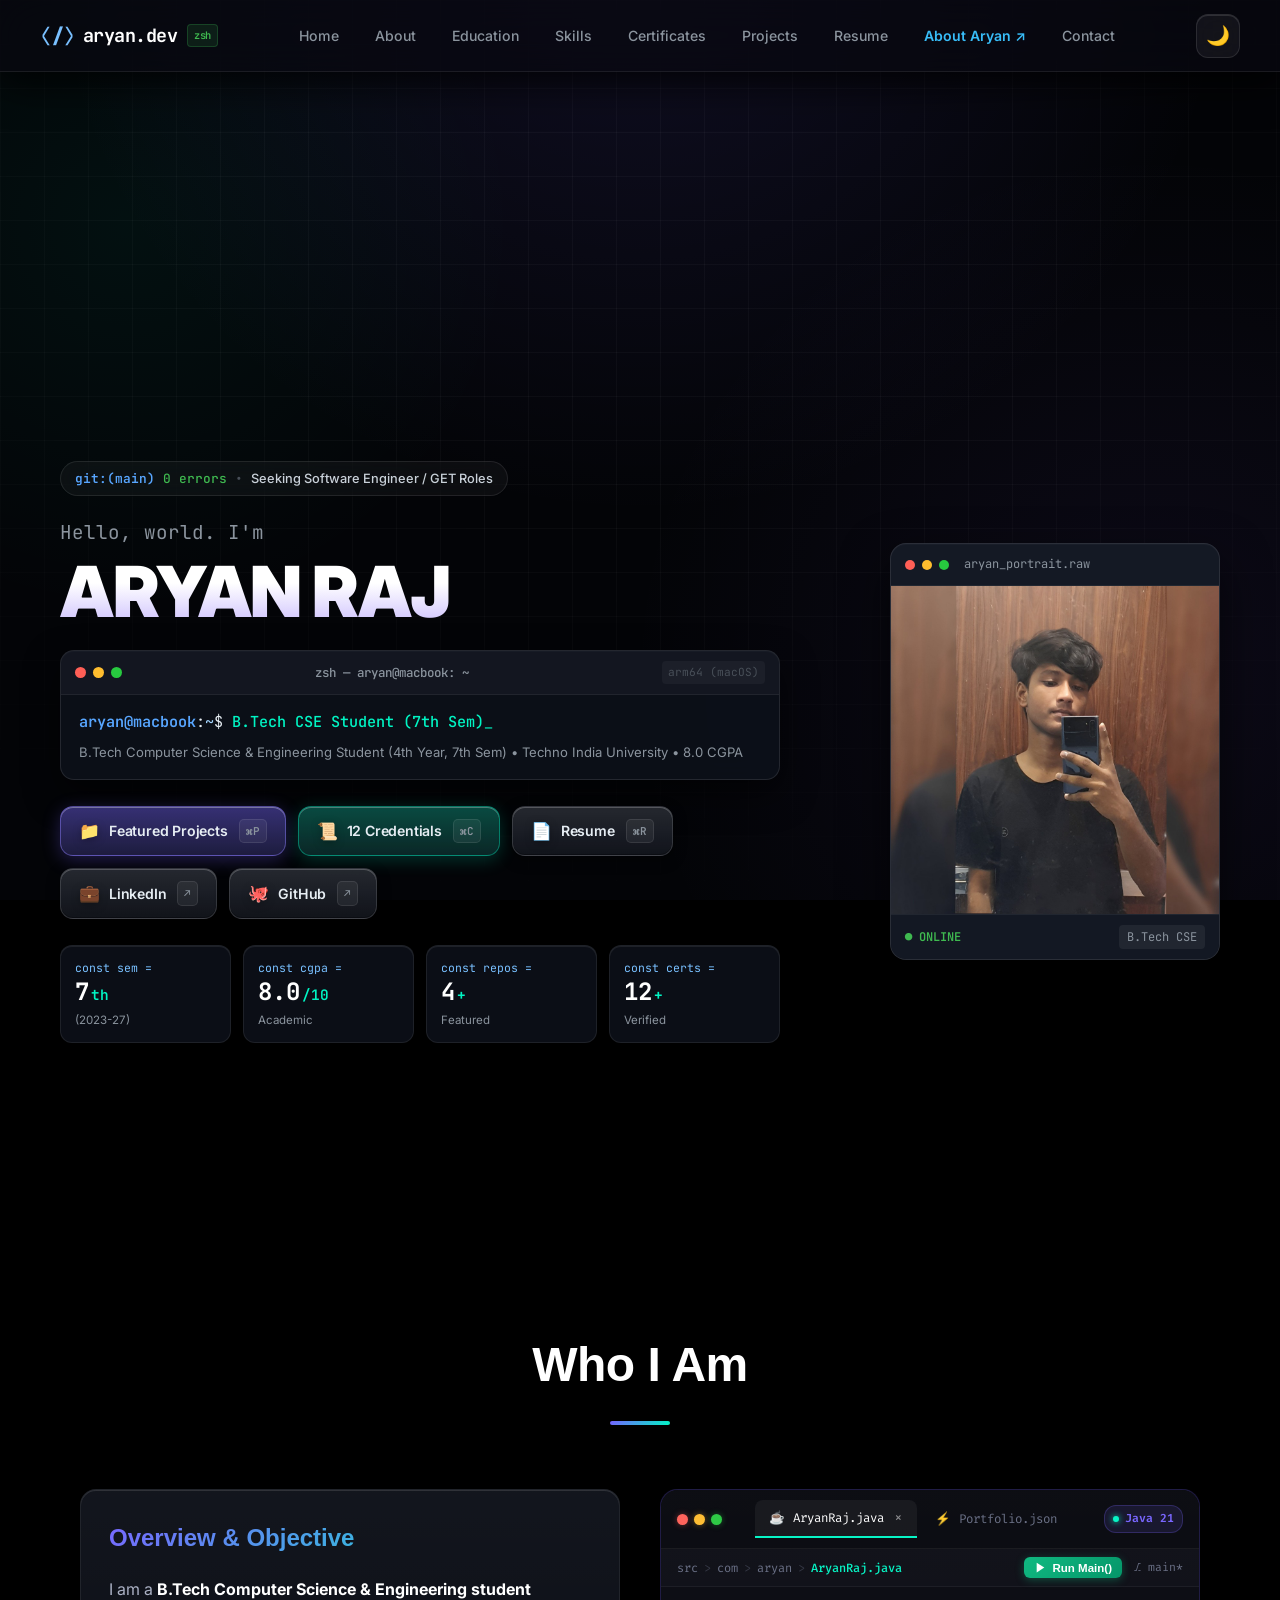
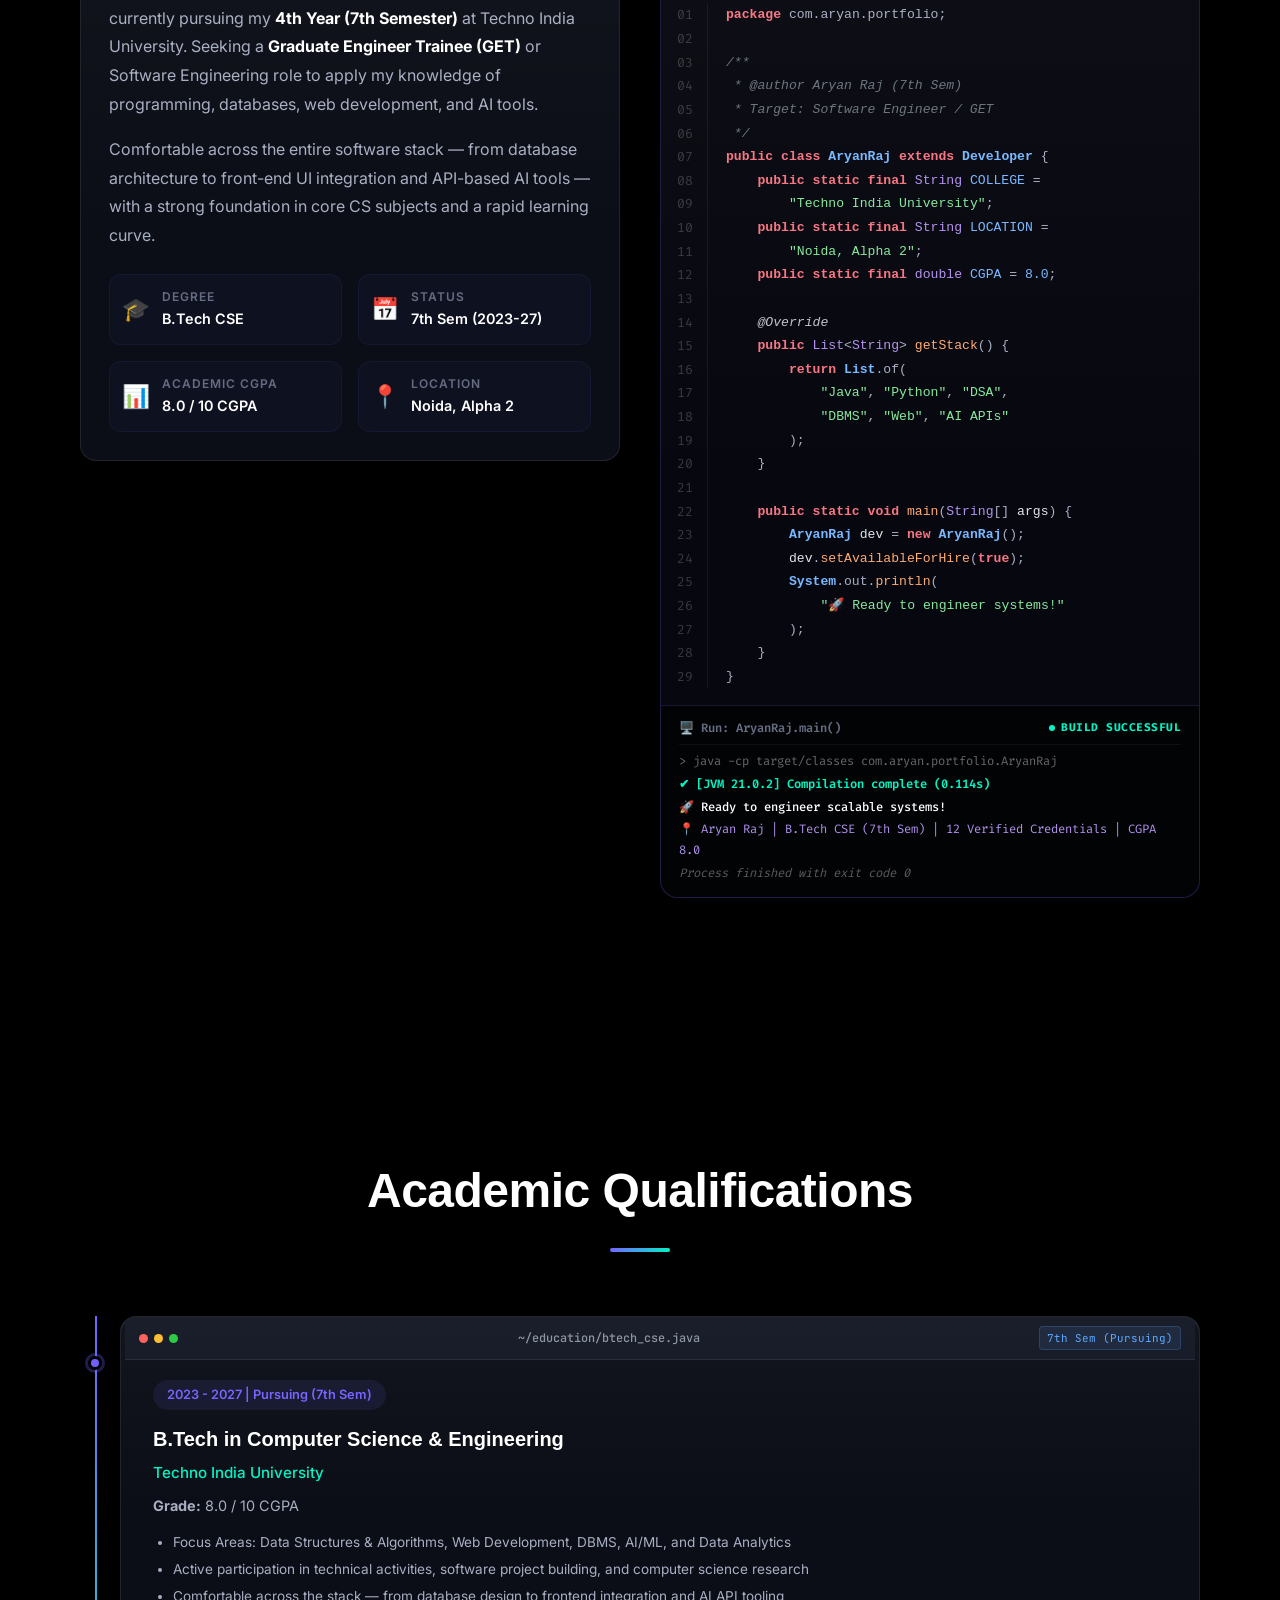
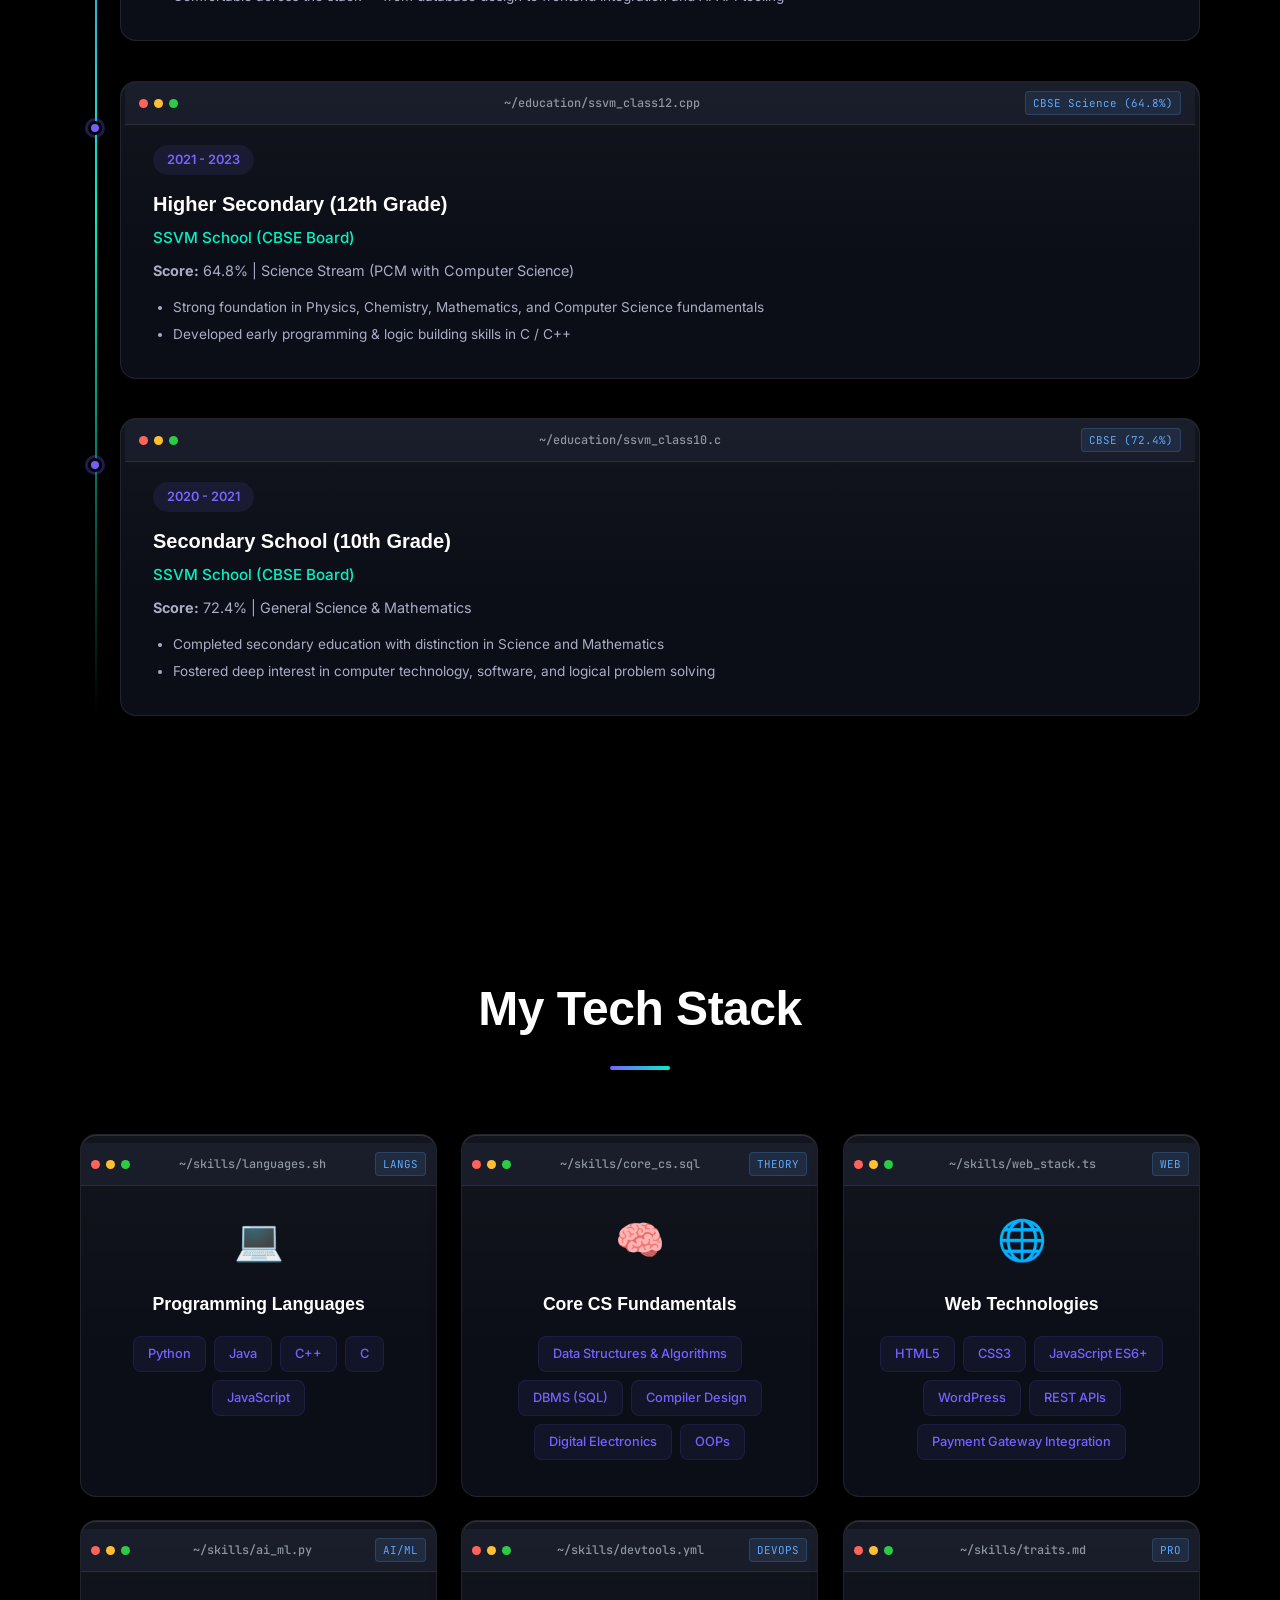
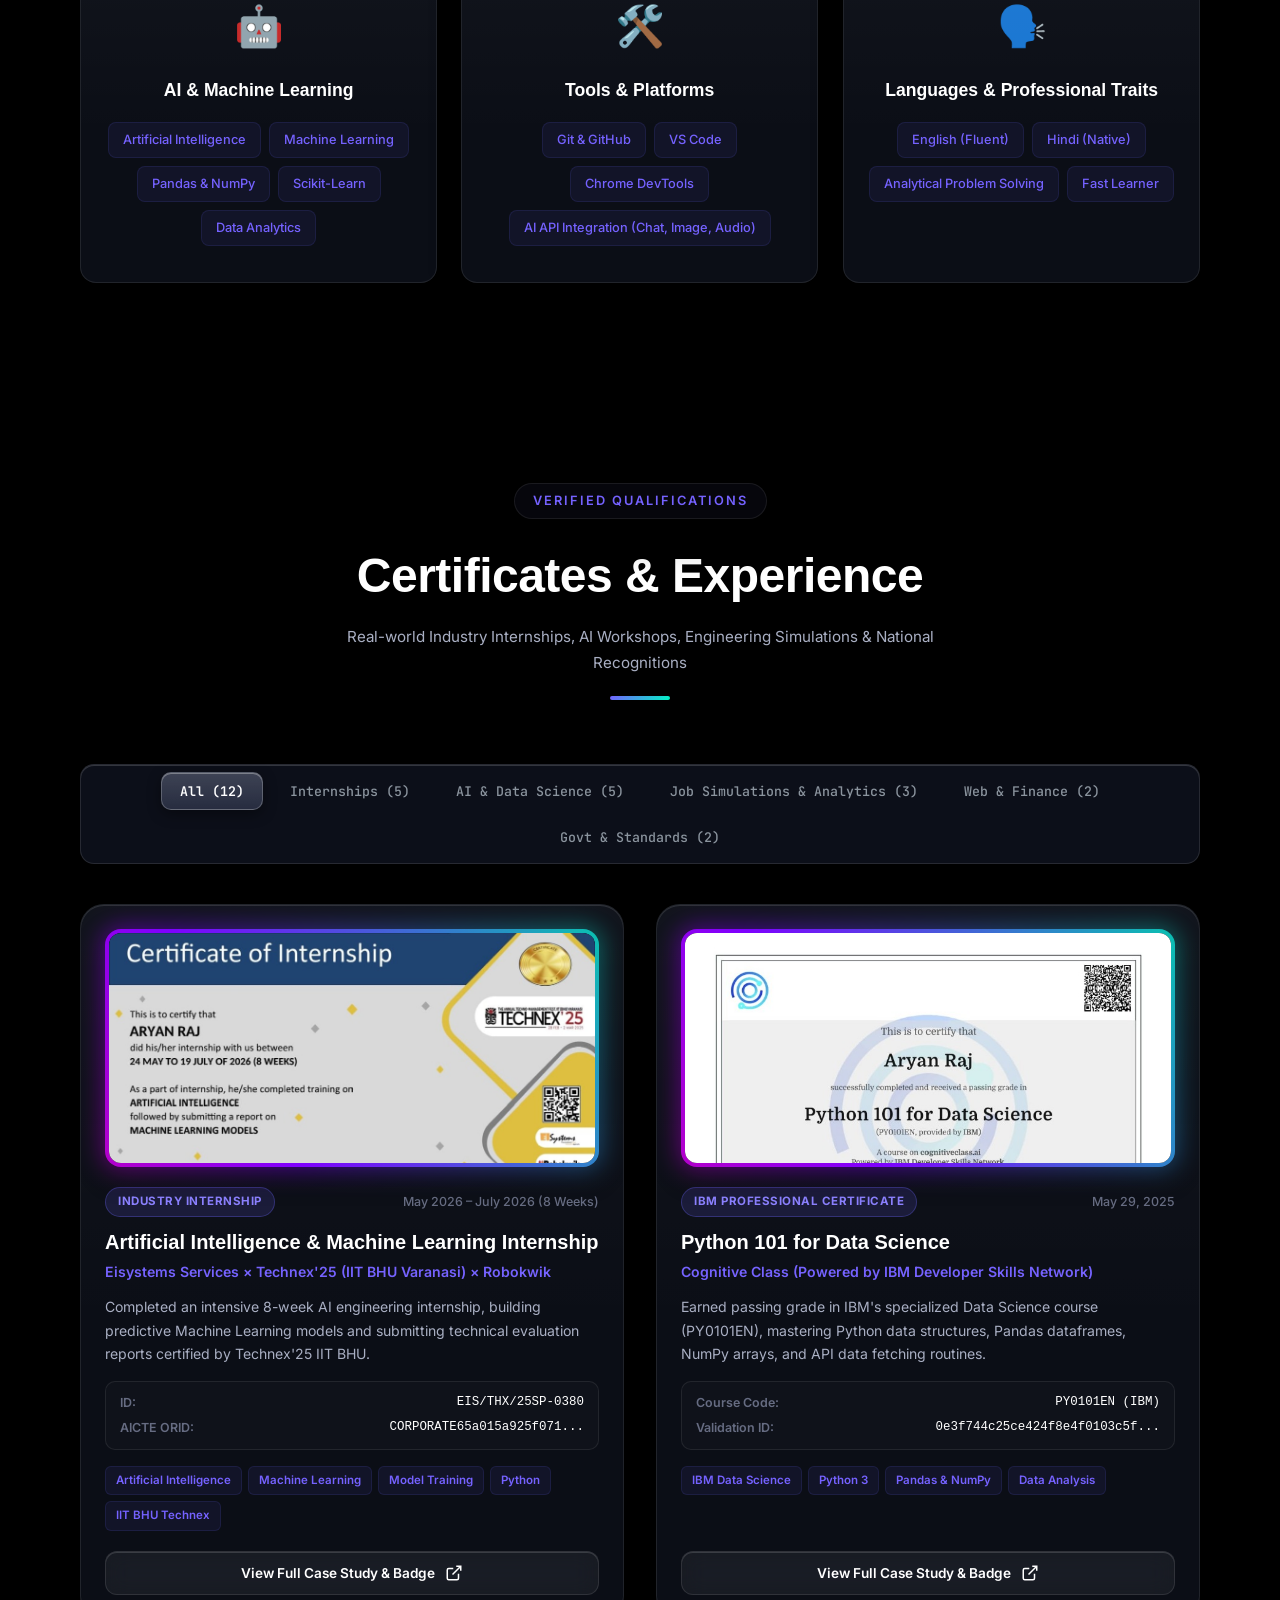
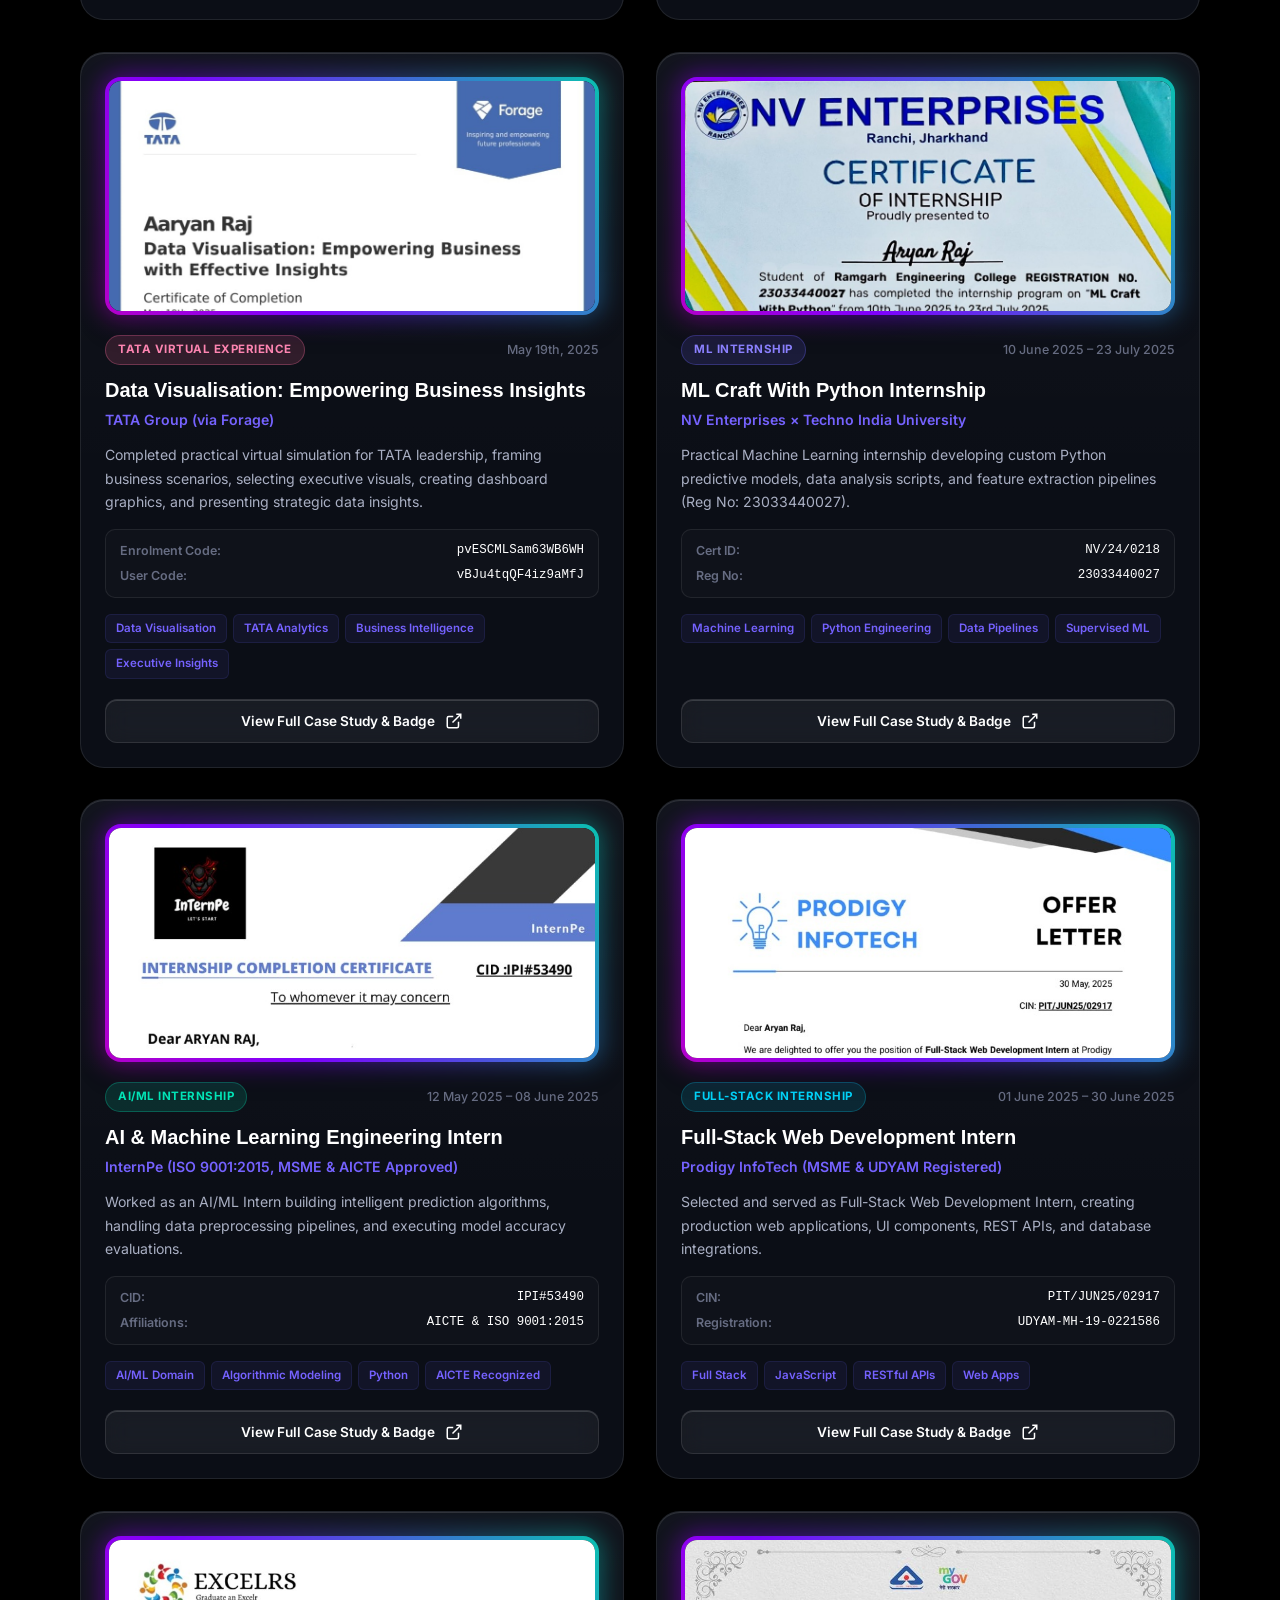
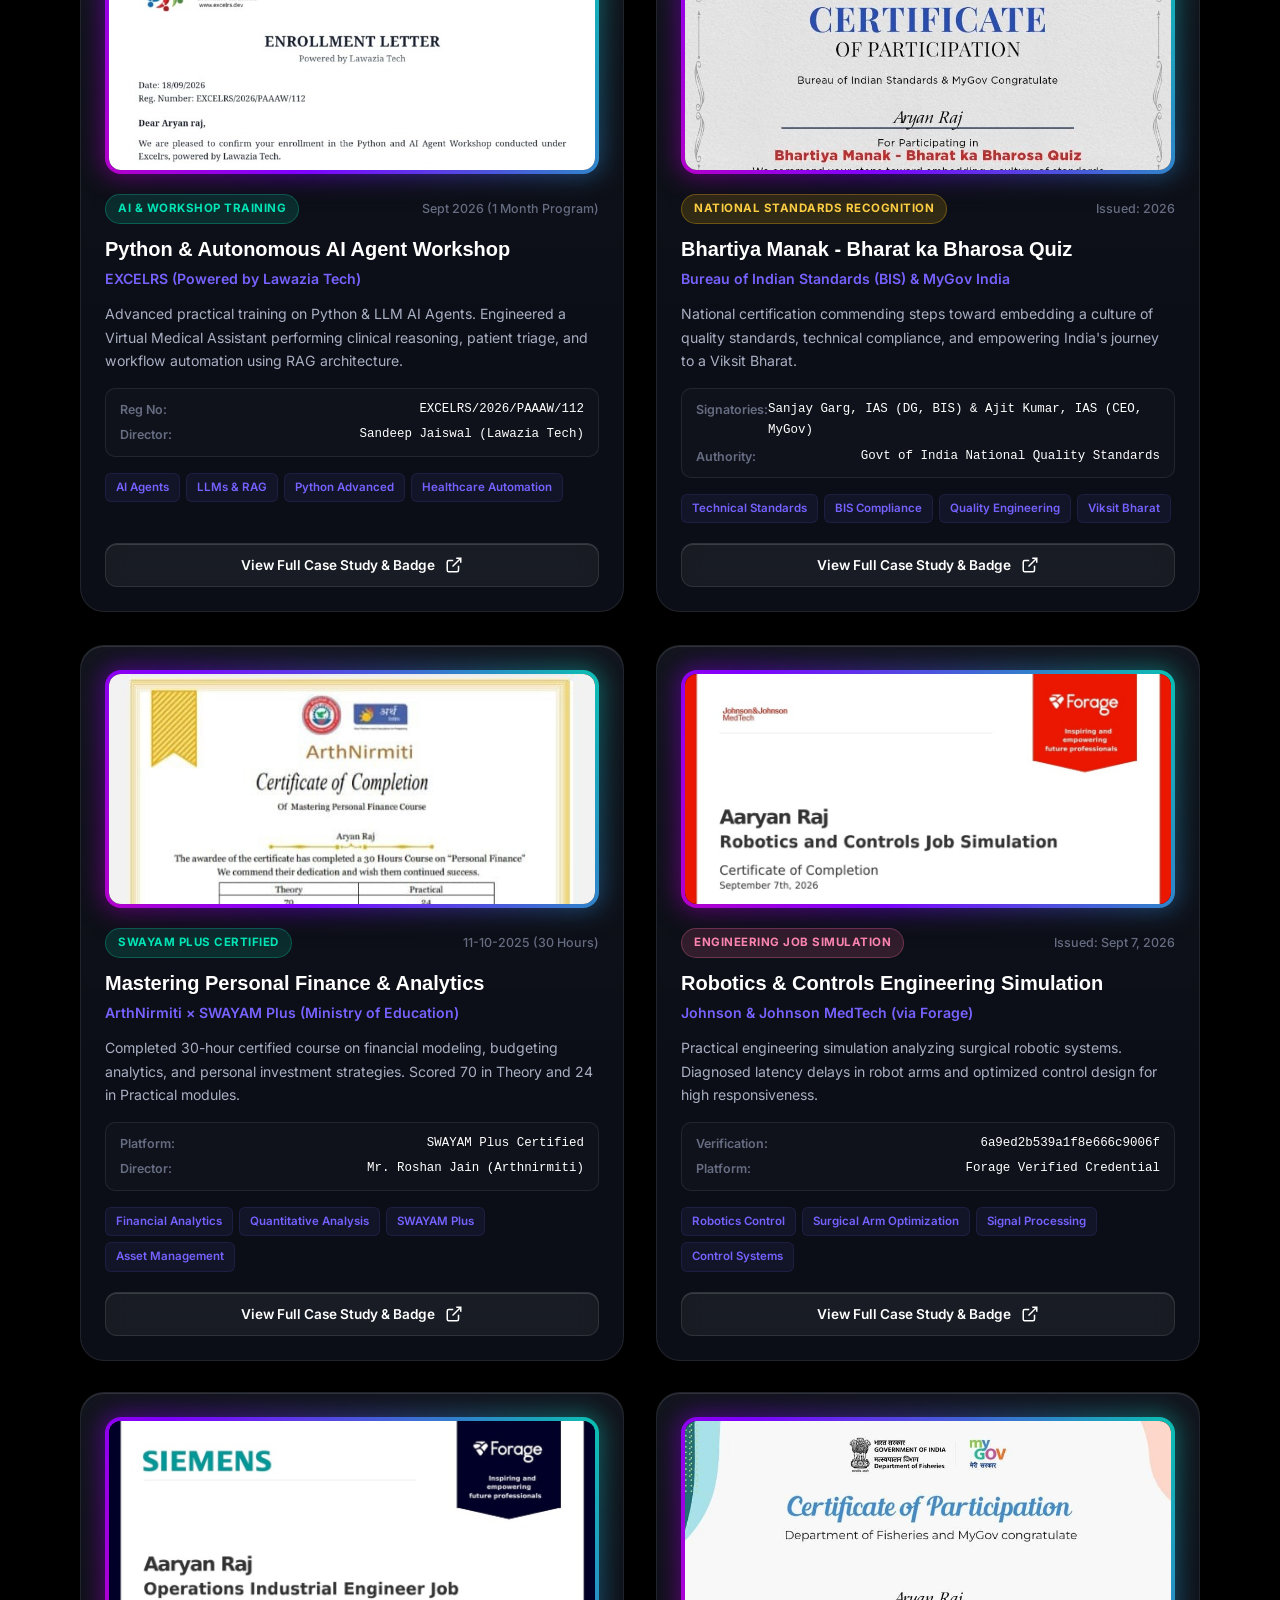
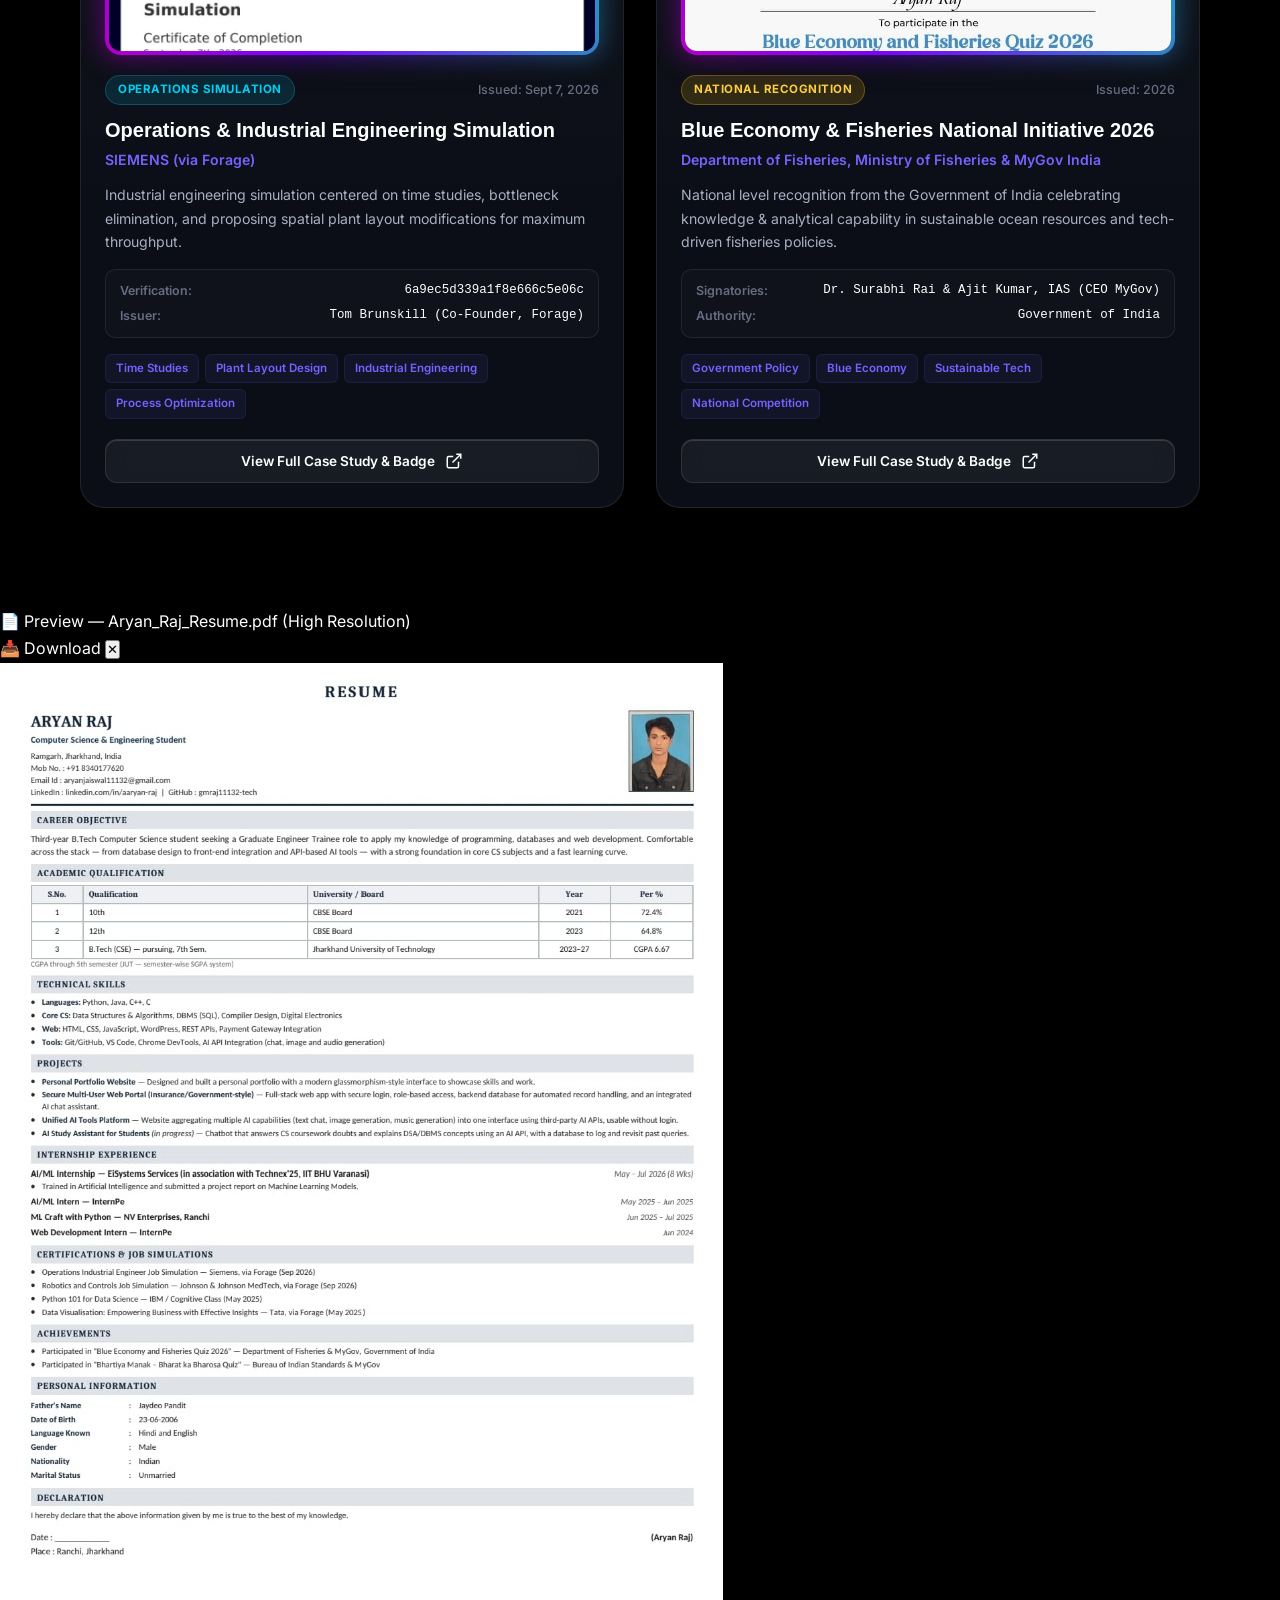
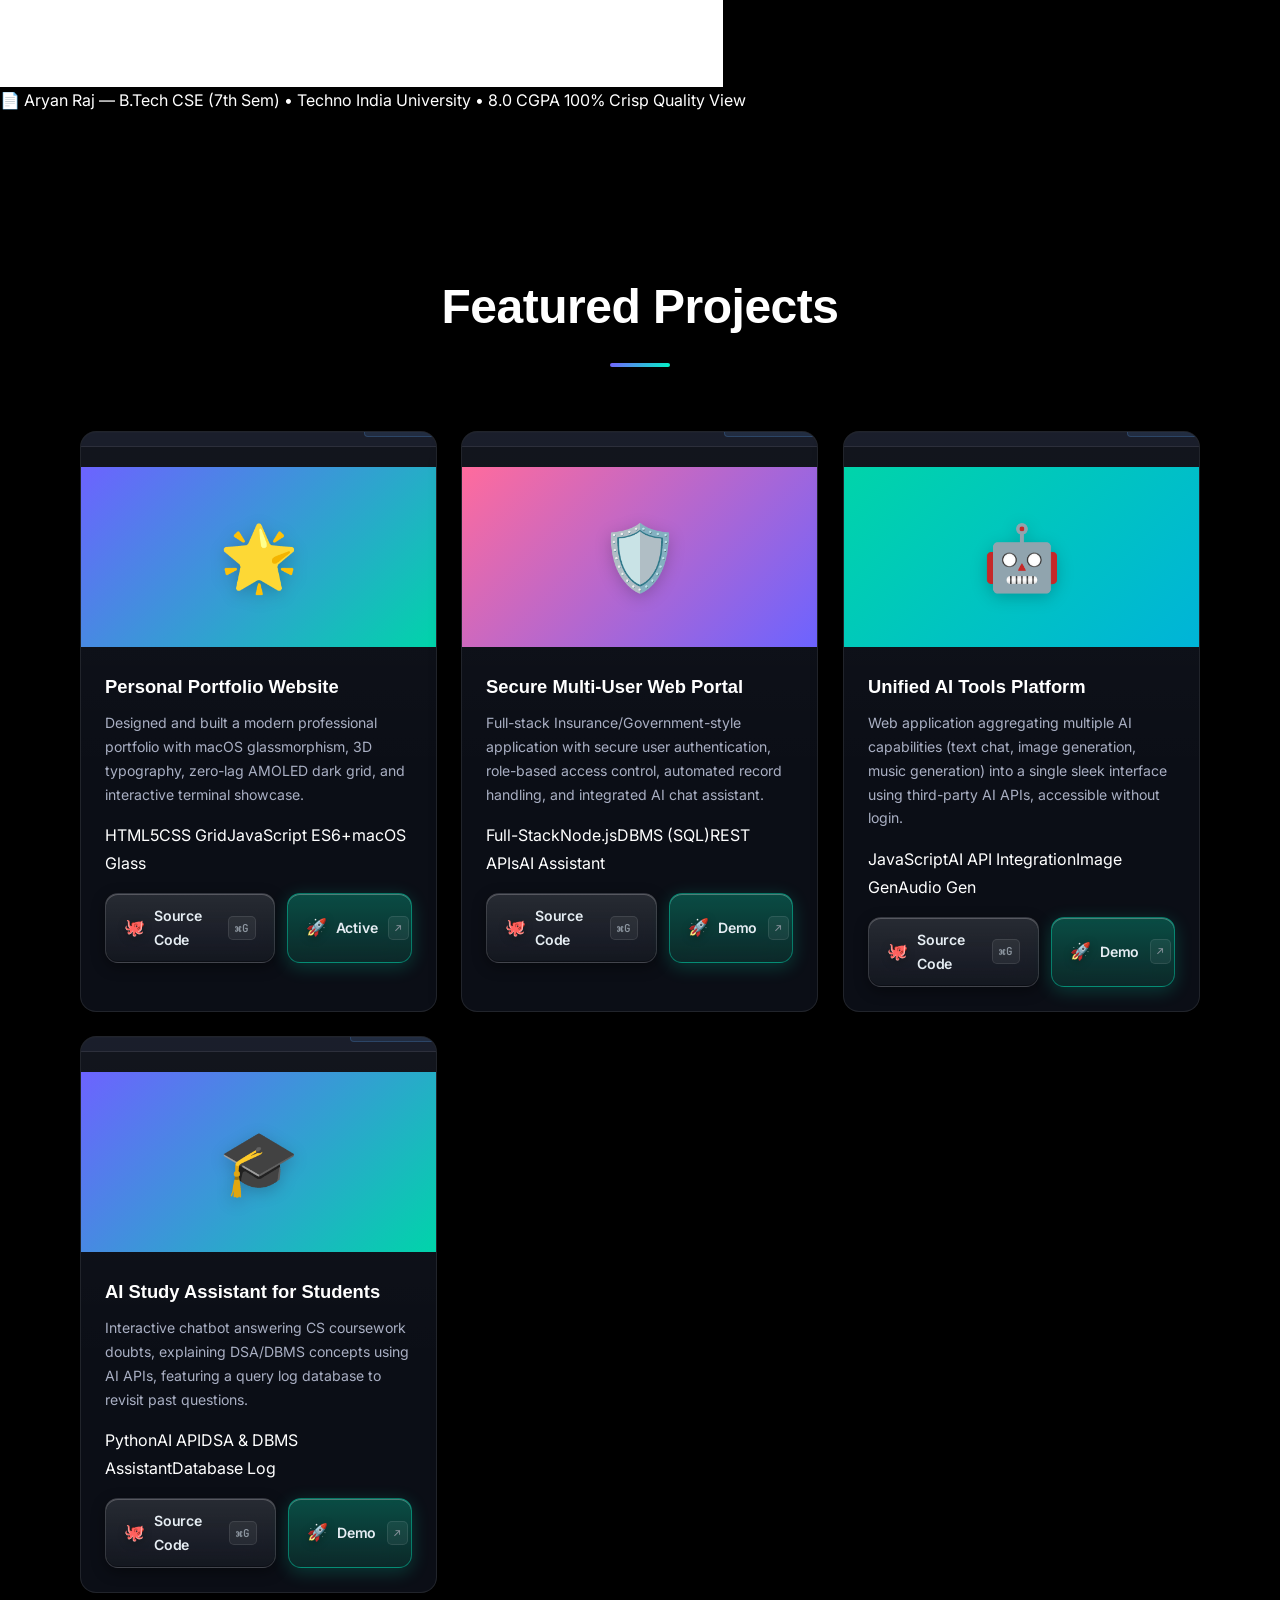
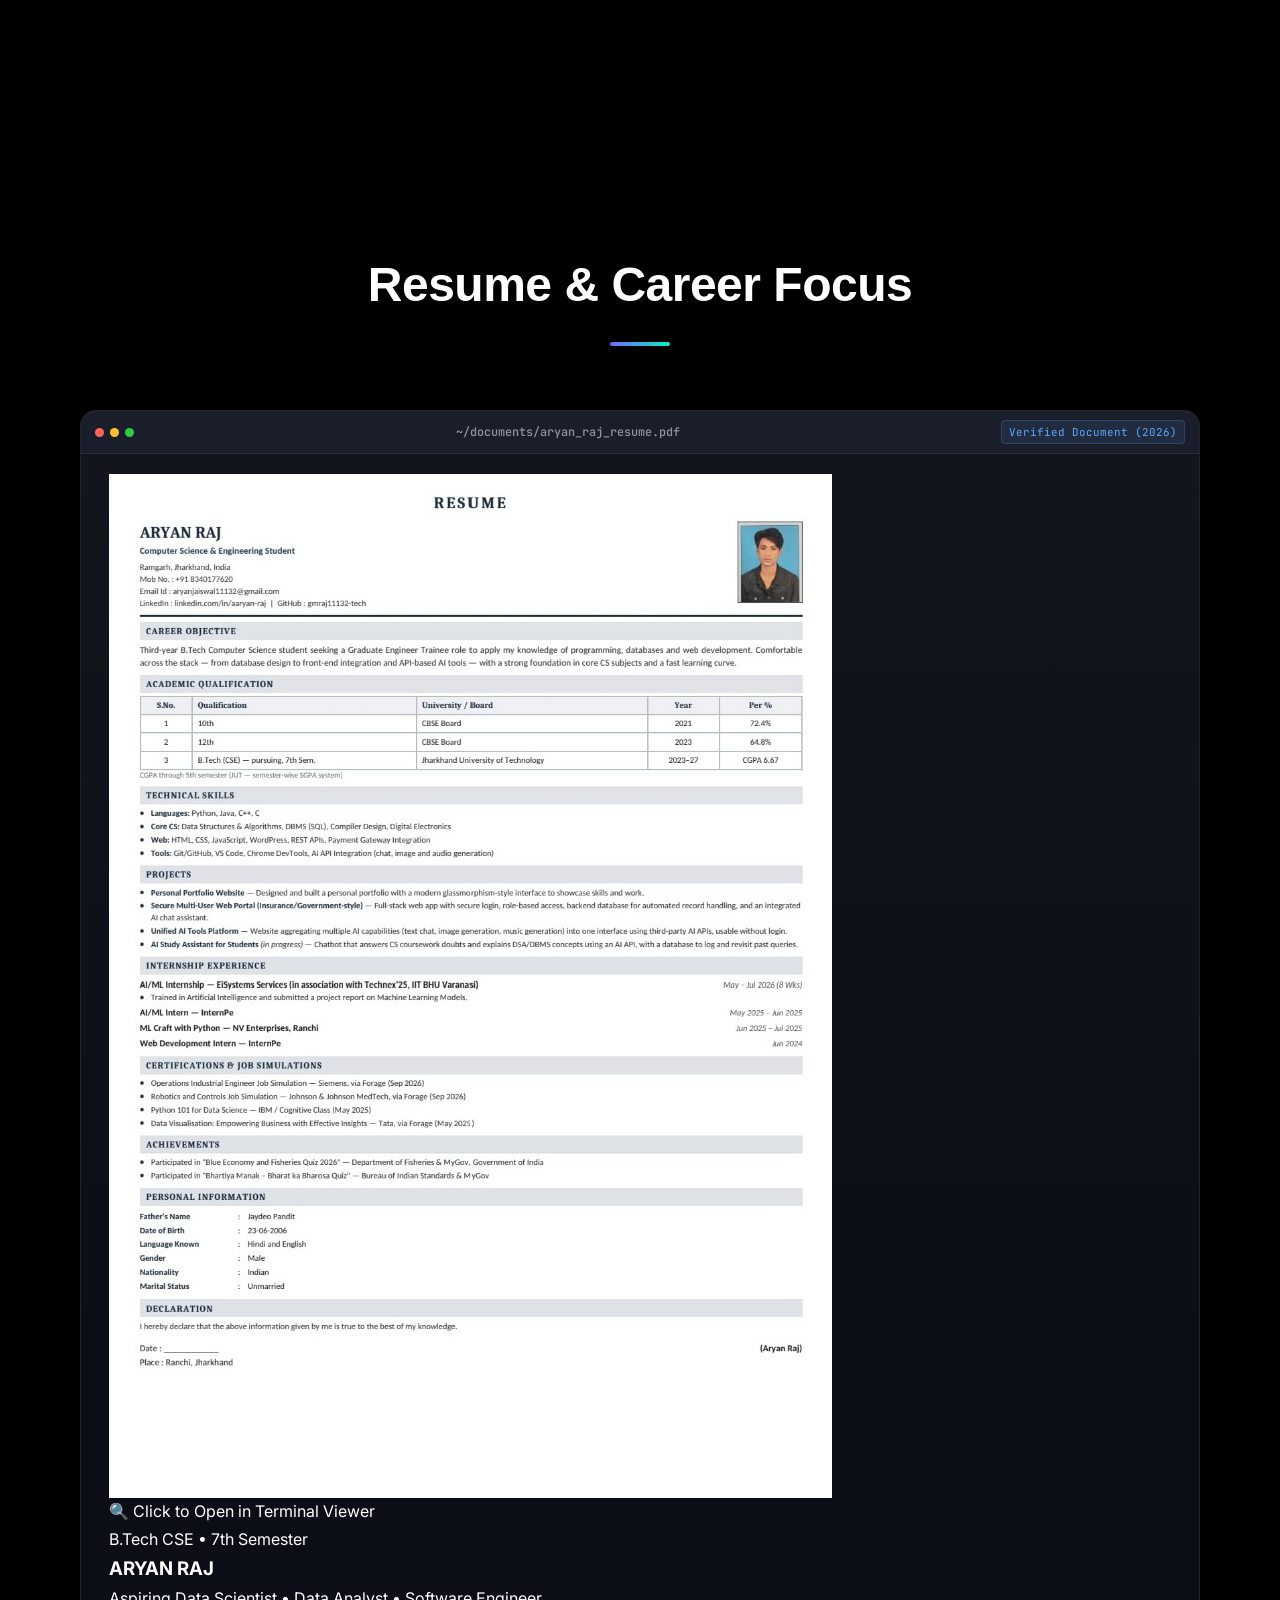
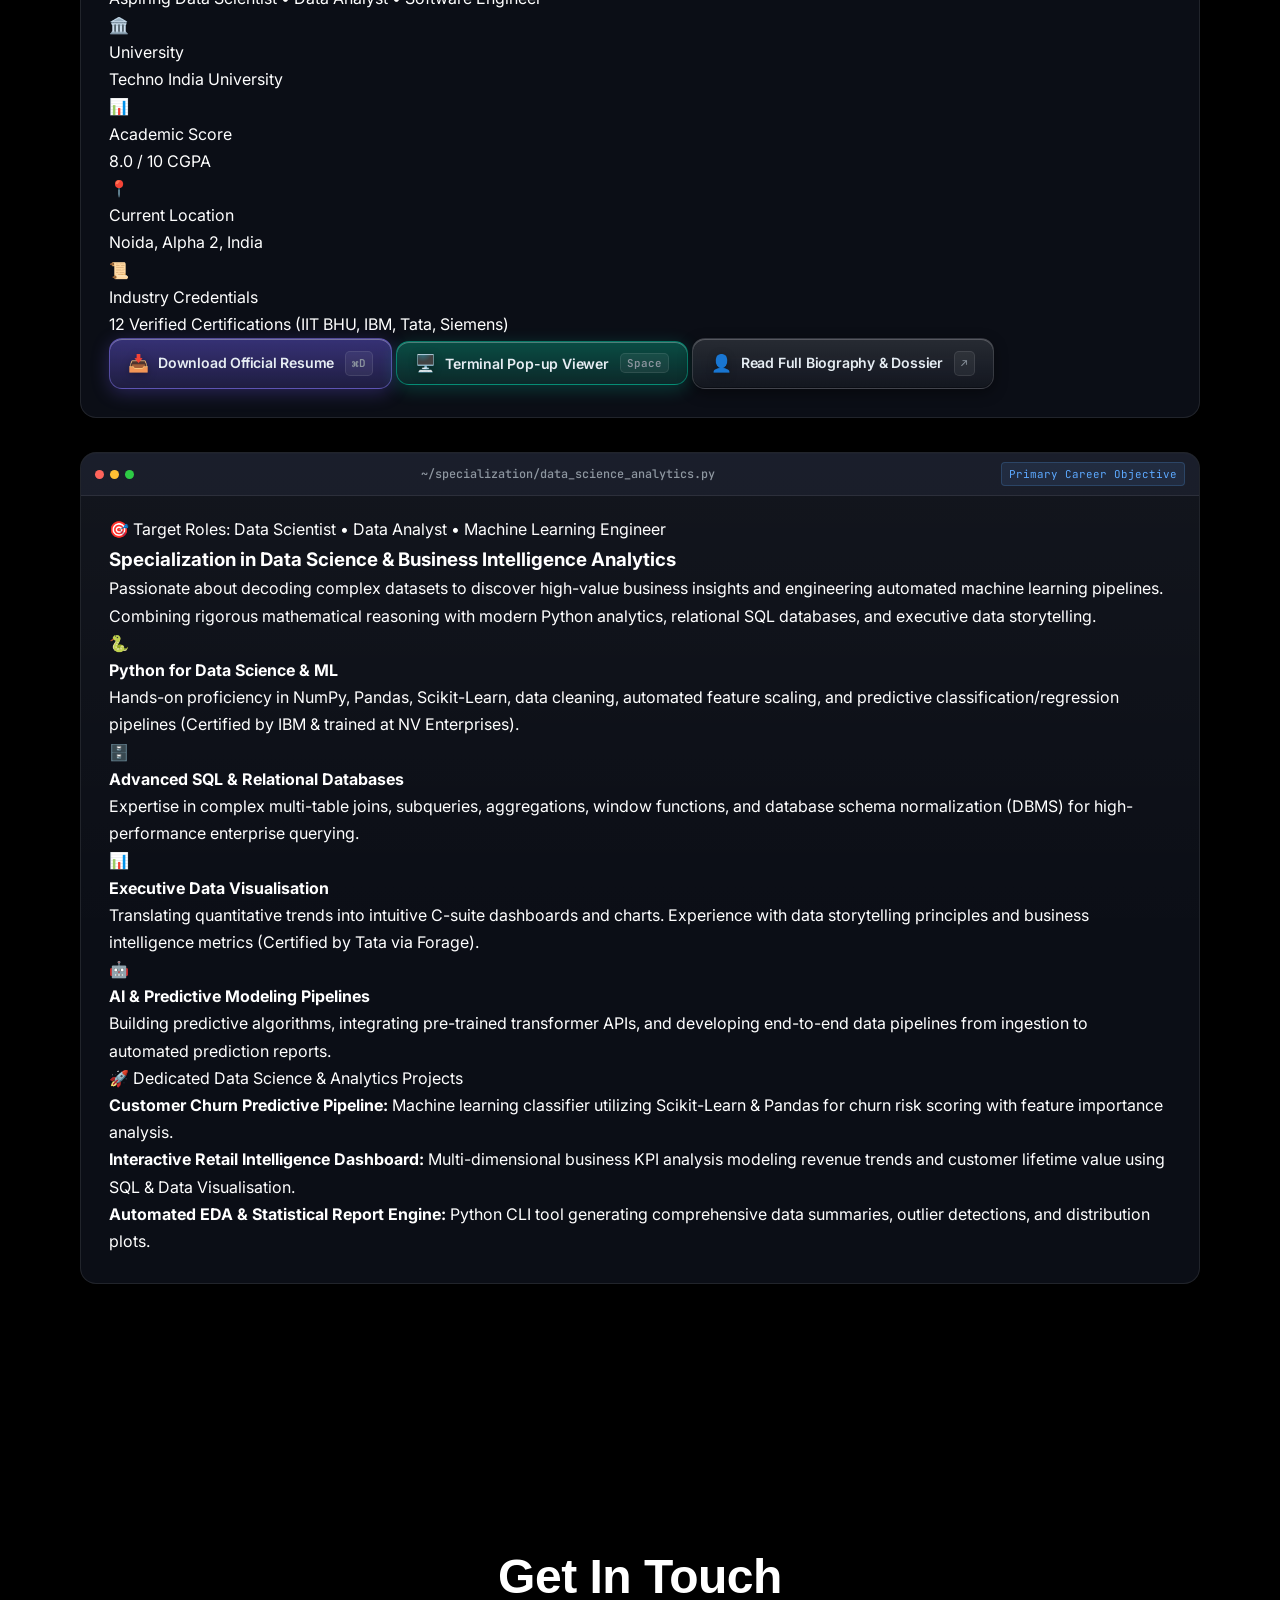
==== index.html @ 6167e554 "Fix Java IDE mobile slide, vertically stack certificate modal on mobile, and restore full visibility" ====
<!DOCTYPE html>
<html lang="en" data-theme="dark">

<head>
    <meta charset="UTF-8">
    <meta name="viewport" content="width=device-width, initial-scale=1.0, maximum-scale=5.0, viewport-fit=cover">
    <meta http-equiv="X-Content-Type-Options" content="nosniff">
    <meta name="referrer" content="strict-origin-when-cross-origin">
    <meta http-equiv="Permissions-Policy" content="camera=(), microphone=(), geolocation=()">
    <meta name="theme-color" content="#030407">
    <meta name="apple-mobile-web-app-capable" content="yes">
    <meta name="apple-mobile-web-app-status-bar-style" content="black-translucent">
    <meta name="description"
        content="Professional portfolio of Aryan Raj — B.Tech CSE Student, Full Stack Developer, AI & Machine Learning Engineer with 12 verified industry credentials.">
    <title>Aryan Raj | B.Tech CSE — Software Engineer & AI Developer</title>
    <link rel="preconnect" href="https://fonts.googleapis.com">
    <link rel="preconnect" href="https://fonts.gstatic.com" crossorigin>
    <link
        href="https://fonts.googleapis.com/css2?family=Fira+Code:wght@400;500;600;700&family=Inter:wght@300;400;500;600;700;800&family=JetBrains+Mono:wght@400;500;600;700&display=swap"
        rel="stylesheet">
    <link rel="icon" type="image/svg+xml" href="favicon.svg">
    <link rel="alternate icon" href="favicon.svg">
    <link rel="stylesheet" href="style.css">
</head>

<body>
    <!-- MacBook Terminal Coding Boot Loader Screen -->
    <div id="bootScreen" class="boot-screen" role="dialog" aria-label="System Boot Sequence">
        <div class="boot-terminal mac-window">
            <div class="boot-titlebar">
                <div class="boot-traffic-lights">
                    <span class="boot-light red"></span>
                    <span class="boot-light yellow"></span>
                    <span class="boot-light green"></span>
                </div>
                <div class="boot-title">
                    <span class="boot-icon">💻</span>
                    <span>aryan@macbook-pro: ~ (boot.sh)</span>
                </div>
                <button class="boot-skip-btn" id="bootSkipBtn" type="button" onclick="dismissBootScreen()" aria-label="Skip boot sequence">Skip ↗</button>
            </div>
            <div class="boot-terminal-body">
                <div class="boot-line"><span class="boot-prompt">sys:~$</span> <span class="boot-cmd">bash ./boot_portfolio.sh --env=production</span></div>
                <div class="boot-logs" id="bootLogs"></div>
                <div class="boot-progress-wrap">
                    <div class="boot-progress-track">
                        <div class="boot-progress-fill" id="bootProgressBar"></div>
                    </div>
                    <span class="boot-percent" id="bootPercent">0%</span>
                </div>
            </div>
        </div>
    </div>
    <script>
        (function() {
            var screen = document.getElementById('bootScreen');
            var logs = document.getElementById('bootLogs');
            var bar = document.getElementById('bootProgressBar');
            var pct = document.getElementById('bootPercent');
            var isDismissed = false;

            function dismiss() {
                if (isDismissed) return;
                isDismissed = true;
                if (bar) bar.style.width = '100%';
                if (pct) pct.textContent = '100%';
                if (screen) {
                    screen.classList.add('dismissed');
                    setTimeout(function() {
                        if (screen && screen.parentNode) screen.style.display = 'none';
                    }, 500);
                }
            }
            window.dismissBootScreen = dismiss;

            var steps = [
                { tag: '[INIT]', text: 'Booting AryanOS JVM 21 environment...', status: 'OK', progress: 18, delay: 500 },
                { tag: '[CONFIG]', text: 'Target Location: Noida, Alpha 2, India', status: 'VERIFIED', progress: 38, delay: 700 },
                { tag: '[MODULES]', text: 'Loading: Java, Spring Boot, React, SQL...', status: 'LOADED', progress: 62, delay: 800 },
                { tag: '[SECURITY]', text: 'Verifying 12 Industry Credentials...', status: 'ACTIVE', progress: 84, delay: 800 },
                { tag: '[GUI]', text: 'Launching MacBook Crystal UI...', status: 'READY', progress: 96, delay: 650 },
                { tag: '[SUCCESS]', text: 'Welcome to Aryan Raj Portfolio!', status: '100%', progress: 100, delay: 500 }
            ];

            var idx = 0;
            function next() {
                if (isDismissed) return;
                if (idx >= steps.length) {
                    setTimeout(dismiss, 350);
                    return;
                }
                var s = steps[idx];
                if (logs) {
                    var el = document.createElement('div');
                    el.className = 'boot-log-entry';
                    el.innerHTML = '<span class="log-tag">' + s.tag + '</span><span class="log-text">' + s.text + '</span><span class="log-status">' + s.status + '</span>';
                    logs.appendChild(el);
                }
                if (bar) bar.style.width = s.progress + '%';
                if (pct) pct.textContent = s.progress + '%';
                idx++;
                setTimeout(next, s.delay);
            }

            // Start immediately
            setTimeout(next, 100);

            // Safety timeout: automatically close after 4.5 seconds no matter what
            setTimeout(dismiss, 4500);
        })();
    </script>

    <!-- Clean High-Performance macOS / Vercel Grid Background (Zero Lag) -->
    <div class="bg-clean-grid">
        <div class="ambient-glow"></div>
        <div class="grid-mesh"></div>
    </div>

    <!-- Navigation -->
    <nav class="navbar glass" id="navbar">
        <div class="nav-brand">
            <span class="brand-icon">⟨/⟩</span>
            <span class="brand-text">aryan.dev</span>
            <span class="brand-badge">zsh</span>
        </div>
        <ul class="nav-links" id="navLinks">
            <li><a href="#home" class="nav-link active">Home</a></li>
            <li><a href="#about" class="nav-link">About</a></li>
            <li><a href="#education" class="nav-link">Education</a></li>
            <li><a href="#skills" class="nav-link">Skills</a></li>
            <li><a href="#credentials" class="nav-link">Certificates</a></li>
            <li><a href="#projects" class="nav-link">Projects</a></li>
            <li><a href="#resume" class="nav-link">Resume</a></li>
            <li><a href="about.html" class="nav-link" style="color: #38bdf8; font-weight: 600;">About Aryan ↗</a></li>
            <li><a href="#contact" class="nav-link">Contact</a></li>
        </ul>
        <div class="nav-actions">
            <button class="theme-toggle glass-btn" id="themeToggle" aria-label="Toggle theme">
                <span class="toggle-icon">🌙</span>
            </button>
            <button class="hamburger" id="hamburger" aria-label="Menu">
                <span></span><span></span><span></span>
            </button>
        </div>
    </nav>

    <!-- Hero Section -->
    <section class="hero" id="home">
        <div class="hero-content">
            <div class="hero-terminal-pill">
                <span class="git-badge">git:(main)</span>
                <span class="badge-status">0 errors</span>
                <span class="pill-divider">•</span>
                <span class="badge-accent">Seeking Software Engineer / GET Roles</span>
            </div>

            <h1 class="hero-title">
                <span class="title-greeting">Hello, world. I'm</span>
                <span class="title-name text-focus">ARYAN RAJ</span>
            </h1>

            <!-- MacBook Terminal CLI Box -->
            <div class="hero-cli-box">
                <div class="cli-top">
                    <div class="cli-dots">
                        <span class="cli-dot red"></span>
                        <span class="cli-dot yellow"></span>
                        <span class="cli-dot green"></span>
                    </div>
                    <span class="cli-title">zsh — aryan@macbook: ~</span>
                    <span class="cli-arch">arm64 (macOS)</span>
                </div>
                <div class="cli-body">
                    <p class="cli-prompt"><span class="cli-user">aryan@macbook</span>:<span class="cli-dir">~</span>$ <span class="typewriter" id="typewriter"></span><span class="cursor">_</span></p>
                    <p class="cli-sub">B.Tech Computer Science &amp; Engineering Student (4th Year, 7th Sem) • Techno India University • 8.0 CGPA</p>
                </div>
            </div>

            <!-- MacBook Crystal App-Icon Buttons -->
            <div class="hero-buttons">
                <a href="#projects" class="btn-crystal primary ripple-btn">
                    <span class="btn-icon">📁</span>
                    <span class="btn-text">Featured Projects</span>
                    <span class="btn-kbd">⌘P</span>
                </a>
                <a href="#credentials" class="btn-crystal secondary ripple-btn">
                    <span class="btn-icon">📜</span>
                    <span class="btn-text">12 Credentials</span>
                    <span class="btn-kbd">⌘C</span>
                </a>
                <a href="#resume" class="btn-crystal ripple-btn">
                    <span class="btn-icon">📄</span>
                    <span class="btn-text">Resume</span>
                    <span class="btn-kbd">⌘R</span>
                </a>
                <a href="https://www.linkedin.com/in/aryanrajcse" class="btn-crystal os-browser-trigger ripple-btn" data-url="https://www.linkedin.com/in/aryanrajcse" data-title="LinkedIn — Aryan Raj">
                    <span class="btn-icon">💼</span>
                    <span class="btn-text">LinkedIn</span>
                    <span class="btn-kbd">↗</span>
                </a>
                <a href="https://github.com/gmraj11132-tech" class="btn-crystal os-browser-trigger ripple-btn" data-url="https://github.com/gmraj11132-tech" data-title="GitHub — Aryan Raj">
                    <span class="btn-icon">🐙</span>
                    <span class="btn-text">GitHub</span>
                    <span class="btn-kbd">↗</span>
                </a>
            </div>

            <!-- Programmer Stats in macOS Window Card -->
            <div class="hero-stats-panel">
                <div class="stat-pill">
                    <span class="stat-code">const sem =</span>
                    <span class="stat-val" data-count="7">7</span><span class="stat-unit">th</span>
                    <span class="stat-name">(2023-27)</span>
                </div>
                <div class="stat-pill">
                    <span class="stat-code">const cgpa =</span>
                    <span class="stat-val">8.0</span><span class="stat-unit">/10</span>
                    <span class="stat-name">Academic</span>
                </div>
                <div class="stat-pill">
                    <span class="stat-code">const repos =</span>
                    <span class="stat-val" data-count="4">4</span><span class="stat-unit">+</span>
                    <span class="stat-name">Featured</span>
                </div>
                <div class="stat-pill">
                    <span class="stat-code">const certs =</span>
                    <span class="stat-val" data-count="12">12</span><span class="stat-unit">+</span>
                    <span class="stat-name">Verified</span>
                </div>
            </div>
        </div>

        <div class="hero-visual">
            <div class="macbook-avatar-frame">
                <div class="macbook-frame-header">
                    <span class="mini-dot red"></span>
                    <span class="mini-dot yellow"></span>
                    <span class="mini-dot green"></span>
                    <span class="macbook-user-tag">aryan_portrait.raw</span>
                </div>
                <div class="avatar-photo-wrapper">
                    <img src="profile.jpg" alt="Aryan Raj" class="profile-img">
                </div>
                <div class="macbook-frame-footer">
                    <span class="status-live">● ONLINE</span>
                    <span class="tech-tag">B.Tech CSE</span>
                </div>
            </div>
        </div>
    </section>

    <!-- About Section -->
    <section class="section" id="about">
        <div class="section-container">
            <div class="section-header">
                <span class="section-tag glass">About Me</span>
                <h2 class="section-title text-3d-subtle">Who I Am</h2>
                <div class="section-line"></div>
            </div>
            <div class="about-grid">
                <div class="about-text glass-card reveal-left">
                    <h3>Overview & Objective</h3>
                    <p>
                        I am a <strong>B.Tech Computer Science & Engineering student</strong> currently pursuing my 
                        <strong>4th Year (7th Semester)</strong> at Techno India University. Seeking a 
                        <strong>Graduate Engineer Trainee (GET)</strong> or Software Engineering role to apply my knowledge of 
                        programming, databases, web development, and AI tools.
                    </p>
                    <p>
                        Comfortable across the entire software stack — from database architecture to front-end UI integration 
                        and API-based AI tools — with a strong foundation in core CS subjects and a rapid learning curve.
                    </p>
                    <div class="about-info-grid">
                        <div class="info-item">
                            <span class="info-icon">🎓</span>
                            <div>
                                <span class="info-label">Degree</span>
                                <span class="info-value">B.Tech CSE</span>
                            </div>
                        </div>
                        <div class="info-item">
                            <span class="info-icon">📅</span>
                            <div>
                                <span class="info-label">Status</span>
                                <span class="info-value">7th Sem (2023-27)</span>
                            </div>
                        </div>
                        <div class="info-item">
                            <span class="info-icon">📊</span>
                            <div>
                                <span class="info-label">Academic CGPA</span>
                                <span class="info-value">8.0 / 10 CGPA</span>
                            </div>
                        </div>
                        <div class="info-item">
                            <span class="info-icon">📍</span>
                            <div>
                                <span class="info-label">Location</span>
                                <span class="info-value">Noida, Alpha 2</span>
                            </div>
                        </div>
                    </div>
                </div>
                <div class="about-visual reveal-right">
                    <div class="code-window java-ide glass-card">
                        <div class="ide-titlebar">
                            <div class="window-dots">
                                <span class="dot red"></span>
                                <span class="dot yellow"></span>
                                <span class="dot green"></span>
                            </div>
                            <div class="ide-tabs">
                                <div class="ide-tab active" id="tabJava">
                                    <span class="java-icon">☕</span>
                                    <span class="tab-name">AryanRaj.java</span>
                                    <span class="tab-close">×</span>
                                </div>
                                <div class="ide-tab" id="tabJson">
                                    <span class="file-icon">⚡</span>
                                    <span class="tab-name">Portfolio.json</span>
                                </div>
                            </div>
                            <div class="ide-sdk-badge">
                                <span class="sdk-dot"></span> Java 21
                            </div>
                        </div>
                        <div class="ide-toolbar">
                            <div class="ide-breadcrumb">
                                <span>src</span> <span class="bc-sep">&gt;</span> <span>com</span> <span class="bc-sep">&gt;</span> <span>aryan</span> <span class="bc-sep">&gt;</span> <span class="bc-current">AryanRaj.java</span>
                            </div>
                            <div class="ide-actions">
                                <button class="ide-run-btn ripple-btn" id="runJavaBtn" title="Run AryanRaj.main()">
                                    <svg width="13" height="13" viewBox="0 0 24 24" fill="currentColor">
                                        <polygon points="5 3 19 12 5 21 5 3"/>
                                    </svg>
                                    <span>Run Main()</span>
                                </button>
                                <span class="ide-git"><span class="git-icon">⎇</span> main*</span>
                            </div>
                        </div>
                        <div class="ide-editor">
                            <div class="line-numbers">
                                <span>01</span><span>02</span><span>03</span><span>04</span><span>05</span><span>06</span><span>07</span><span>08</span><span>09</span><span>10</span><span>11</span><span>12</span><span>13</span><span>14</span><span>15</span><span>16</span><span>17</span><span>18</span><span>19</span><span>20</span><span>21</span><span>22</span><span>23</span><span>24</span><span>25</span><span>26</span><span>27</span><span>28</span><span>29</span>
                            </div>
                            <pre class="code-content"><code><span class="code-keyword">package</span> com.aryan.portfolio;

<span class="code-comment">/**
 * @author Aryan Raj (7th Sem)
 * Target: Software Engineer / GET
 */</span>
<span class="code-keyword">public class</span> <span class="code-class">AryanRaj</span> <span class="code-keyword">extends</span> <span class="code-class">Developer</span> {
    <span class="code-keyword">public static final</span> <span class="code-type">String</span> <span class="code-const">COLLEGE</span> =
        <span class="code-string">"Techno India University"</span>;
    <span class="code-keyword">public static final</span> <span class="code-type">String</span> <span class="code-const">LOCATION</span> =
        <span class="code-string">"Noida, Alpha 2"</span>;
    <span class="code-keyword">public static final</span> <span class="code-type">double</span> <span class="code-const">CGPA</span> = <span class="code-number">8.0</span>;

    <span class="code-annotation">@Override</span>
    <span class="code-keyword">public</span> <span class="code-type">List</span>&lt;<span class="code-type">String</span>&gt; <span class="code-method">getStack</span>() {
        <span class="code-keyword">return</span> <span class="code-class">List</span>.of(
            <span class="code-string">"Java"</span>, <span class="code-string">"Python"</span>, <span class="code-string">"DSA"</span>,
            <span class="code-string">"DBMS"</span>, <span class="code-string">"Web"</span>, <span class="code-string">"AI APIs"</span>
        );
    }

    <span class="code-keyword">public static void</span> <span class="code-method">main</span>(<span class="code-type">String</span>[] <span class="code-var">args</span>) {
        <span class="code-class">AryanRaj</span> <span class="code-var">dev</span> = <span class="code-keyword">new</span> <span class="code-class">AryanRaj</span>();
        <span class="code-var">dev</span>.<span class="code-method">setAvailableForHire</span>(<span class="code-keyword">true</span>);
        <span class="code-class">System</span>.out.<span class="code-method">println</span>(
            <span class="code-string">"🚀 Ready to engineer systems!"</span>
        );
    }
}</code></pre>
                        </div>
                        <!-- Terminal Output Window -->
                        <div class="ide-terminal" id="ideTerminal">
                            <div class="terminal-bar">
                                <span class="term-title">🖥️ Run: AryanRaj.main()</span>
                                <span class="term-status"><span class="status-pulse"></span> BUILD SUCCESSFUL</span>
                            </div>
                            <div class="terminal-content">
                                <div class="term-line cmd">&gt; java -cp target/classes com.aryan.portfolio.AryanRaj</div>
                                <div class="term-line success">✔ [JVM 21.0.2] Compilation complete (0.114s)</div>
                                <div class="term-line output">🚀 Ready to engineer scalable systems!</div>
                                <div class="term-line info">📍 Aryan Raj | B.Tech CSE (7th Sem) | 12 Verified Credentials | CGPA 8.0</div>
                                <div class="term-line exit">Process finished with exit code 0</div>
                            </div>
                        </div>
                    </div>
                </div>
            </div>
        </div>
    </section>

    <!-- Education Section -->
    <section class="section" id="education">
        <div class="section-container">
            <div class="section-header">
                <span class="section-tag glass">Education</span>
                <h2 class="section-title text-3d-subtle">Academic Qualifications</h2>
                <div class="section-line"></div>
            </div>
            <div class="timeline">
                <!-- Degree: B.Tech CSE -->
                <div class="timeline-item reveal-left">
                    <div class="timeline-marker">
                        <div class="marker-dot"></div>
                    </div>
                    <div class="timeline-content glass-card">
                        <div class="mac-window-bar">
                            <div class="mac-dots"><span class="mac-dot red"></span><span class="mac-dot yellow"></span><span class="mac-dot green"></span></div>
                            <span class="mac-path">~/education/btech_cse.java</span>
                            <span class="mac-tag">7th Sem (Pursuing)</span>
                        </div>
                        <div class="timeline-badge">2023 - 2027 | Pursuing (7th Sem)</div>
                        <h3>B.Tech in Computer Science & Engineering</h3>
                        <h4>Techno India University</h4>
                        <p><strong>Grade:</strong> 8.0 / 10 CGPA</p>
                        <ul class="timeline-highlights">
                            <li>Focus Areas: Data Structures & Algorithms, Web Development, DBMS, AI/ML, and Data Analytics</li>
                            <li>Active participation in technical activities, software project building, and computer science research</li>
                            <li>Comfortable across the stack — from database design to frontend integration and AI API tooling</li>
                        </ul>
                    </div>
                </div>

                <!-- 12th Grade: SSVM School -->
                <div class="timeline-item reveal-right">
                    <div class="timeline-marker">
                        <div class="marker-dot"></div>
                    </div>
                    <div class="timeline-content glass-card">
                        <div class="mac-window-bar">
                            <div class="mac-dots"><span class="mac-dot red"></span><span class="mac-dot yellow"></span><span class="mac-dot green"></span></div>
                            <span class="mac-path">~/education/ssvm_class12.cpp</span>
                            <span class="mac-tag">CBSE Science (64.8%)</span>
                        </div>
                        <div class="timeline-badge">2021 - 2023</div>
                        <h3>Higher Secondary (12th Grade)</h3>
                        <h4>SSVM School (CBSE Board)</h4>
                        <p><strong>Score:</strong> 64.8% | Science Stream (PCM with Computer Science)</p>
                        <ul class="timeline-highlights">
                            <li>Strong foundation in Physics, Chemistry, Mathematics, and Computer Science fundamentals</li>
                            <li>Developed early programming & logic building skills in C / C++</li>
                        </ul>
                    </div>
                </div>

                <!-- 10th Grade: SSVM School -->
                <div class="timeline-item reveal-left">
                    <div class="timeline-marker">
                        <div class="marker-dot"></div>
                    </div>
                    <div class="timeline-content glass-card">
                        <div class="mac-window-bar">
                            <div class="mac-dots"><span class="mac-dot red"></span><span class="mac-dot yellow"></span><span class="mac-dot green"></span></div>
                            <span class="mac-path">~/education/ssvm_class10.c</span>
                            <span class="mac-tag">CBSE (72.4%)</span>
                        </div>
                        <div class="timeline-badge">2020 - 2021</div>
                        <h3>Secondary School (10th Grade)</h3>
                        <h4>SSVM School (CBSE Board)</h4>
                        <p><strong>Score:</strong> 72.4% | General Science & Mathematics</p>
                        <ul class="timeline-highlights">
                            <li>Completed secondary education with distinction in Science and Mathematics</li>
                            <li>Fostered deep interest in computer technology, software, and logical problem solving</li>
                        </ul>
                    </div>
                </div>
            </div>
        </div>
    </section>

    <!-- Skills Section -->
    <section class="section" id="skills">
        <div class="section-container">
            <div class="section-header">
                <span class="section-tag glass">Skills</span>
                <h2 class="section-title text-3d-subtle">My Tech Stack</h2>
                <div class="section-line"></div>
            </div>
            <div class="skills-grid">
                <div class="skill-category glass-card reveal-up">
                    <div class="mac-window-bar">
                        <div class="mac-dots"><span class="mac-dot red"></span><span class="mac-dot yellow"></span><span class="mac-dot green"></span></div>
                        <span class="mac-path">~/skills/languages.sh</span>
                        <span class="mac-tag">LANGS</span>
                    </div>
                    <div class="skill-icon">💻</div>
                    <h3>Programming Languages</h3>
                    <div class="skill-tags">
                        <span class="skill-tag">Python</span>
                        <span class="skill-tag">Java</span>
                        <span class="skill-tag">C++</span>
                        <span class="skill-tag">C</span>
                        <span class="skill-tag">JavaScript</span>
                    </div>
                </div>
                <div class="skill-category glass-card reveal-up" style="--delay: 0.1s">
                    <div class="mac-window-bar">
                        <div class="mac-dots"><span class="mac-dot red"></span><span class="mac-dot yellow"></span><span class="mac-dot green"></span></div>
                        <span class="mac-path">~/skills/core_cs.sql</span>
                        <span class="mac-tag">THEORY</span>
                    </div>
                    <div class="skill-icon">🧠</div>
                    <h3>Core CS Fundamentals</h3>
                    <div class="skill-tags">
                        <span class="skill-tag">Data Structures & Algorithms</span>
                        <span class="skill-tag">DBMS (SQL)</span>
                        <span class="skill-tag">Compiler Design</span>
                        <span class="skill-tag">Digital Electronics</span>
                        <span class="skill-tag">OOPs</span>
                    </div>
                </div>
                <div class="skill-category glass-card reveal-up" style="--delay: 0.2s">
                    <div class="mac-window-bar">
                        <div class="mac-dots"><span class="mac-dot red"></span><span class="mac-dot yellow"></span><span class="mac-dot green"></span></div>
                        <span class="mac-path">~/skills/web_stack.ts</span>
                        <span class="mac-tag">WEB</span>
                    </div>
                    <div class="skill-icon">🌐</div>
                    <h3>Web Technologies</h3>
                    <div class="skill-tags">
                        <span class="skill-tag">HTML5</span>
                        <span class="skill-tag">CSS3</span>
                        <span class="skill-tag">JavaScript ES6+</span>
                        <span class="skill-tag">WordPress</span>
                        <span class="skill-tag">REST APIs</span>
                        <span class="skill-tag">Payment Gateway Integration</span>
                    </div>
                </div>
                <div class="skill-category glass-card reveal-up" style="--delay: 0.3s">
                    <div class="mac-window-bar">
                        <div class="mac-dots"><span class="mac-dot red"></span><span class="mac-dot yellow"></span><span class="mac-dot green"></span></div>
                        <span class="mac-path">~/skills/ai_ml.py</span>
                        <span class="mac-tag">AI/ML</span>
                    </div>
                    <div class="skill-icon">🤖</div>
                    <h3>AI & Machine Learning</h3>
                    <div class="skill-tags">
                        <span class="skill-tag">Artificial Intelligence</span>
                        <span class="skill-tag">Machine Learning</span>
                        <span class="skill-tag">Pandas & NumPy</span>
                        <span class="skill-tag">Scikit-Learn</span>
                        <span class="skill-tag">Data Analytics</span>
                    </div>
                </div>
                <div class="skill-category glass-card reveal-up" style="--delay: 0.4s">
                    <div class="mac-window-bar">
                        <div class="mac-dots"><span class="mac-dot red"></span><span class="mac-dot yellow"></span><span class="mac-dot green"></span></div>
                        <span class="mac-path">~/skills/devtools.yml</span>
                        <span class="mac-tag">DEVOPS</span>
                    </div>
                    <div class="skill-icon">🛠️</div>
                    <h3>Tools & Platforms</h3>
                    <div class="skill-tags">
                        <span class="skill-tag">Git & GitHub</span>
                        <span class="skill-tag">VS Code</span>
                        <span class="skill-tag">Chrome DevTools</span>
                        <span class="skill-tag">AI API Integration (Chat, Image, Audio)</span>
                    </div>
                </div>
                <div class="skill-category glass-card reveal-up" style="--delay: 0.5s">
                    <div class="mac-window-bar">
                        <div class="mac-dots"><span class="mac-dot red"></span><span class="mac-dot yellow"></span><span class="mac-dot green"></span></div>
                        <span class="mac-path">~/skills/traits.md</span>
                        <span class="mac-tag">PRO</span>
                    </div>
                    <div class="skill-icon">🗣️</div>
                    <h3>Languages & Professional Traits</h3>
                    <div class="skill-tags">
                        <span class="skill-tag">English (Fluent)</span>
                        <span class="skill-tag">Hindi (Native)</span>
                        <span class="skill-tag">Analytical Problem Solving</span>
                        <span class="skill-tag">Fast Learner</span>
                    </div>
                </div>
            </div>
        </div>
    </section>

    <!-- Credentials, Internships & Achievements Section -->
    <section class="section" id="credentials">
        <div class="section-container">
            <div class="section-header">
                <span class="section-tag glass">Verified Qualifications</span>
                <h2 class="section-title text-3d-subtle">Certificates & Experience</h2>
                <p class="section-subtitle">Real-world Industry Internships, AI Workshops, Engineering Simulations &
                    National Recognitions</p>
                <div class="section-line"></div>
            </div>

            <!-- Category Filter Tabs -->
            <div class="filter-tabs glass">
                <button class="filter-btn active" data-filter="all">All (12)</button>
                <button class="filter-btn" data-filter="internship">Internships (5)</button>
                <button class="filter-btn" data-filter="ai">AI & Data Science (5)</button>
                <button class="filter-btn" data-filter="simulation">Job Simulations & Analytics (3)</button>
                <button class="filter-btn" data-filter="web">Web & Finance (2)</button>
                <button class="filter-btn" data-filter="national">Govt & Standards (2)</button>
            </div>

            <!-- Credentials Grid (12 Items) -->
            <div class="credentials-grid">

                <!-- Certificate 1: Eisystems & IIT BHU AI Internship -->
                <div class="credential-card glass-card reveal-up" data-category="internship ai" data-cert-id="iitbhu">
                    <div class="rgb-frame">
                        <div class="rgb-glow"></div>
                        <div class="cert-img-wrapper">
                            <img src="cert_iitbhu.jpg"
                                alt="Certificate of Internship - Eisystems Services & Technex'25 IIT BHU"
                                class="cert-thumbnail">
                            <div class="cert-overlay">
                                <span class="overlay-btn ripple-btn">Inspect Credentials 🔍</span>
                            </div>
                        </div>
                    </div>
                    <div class="cred-content">
                        <div class="cred-header">
                            <span class="cred-category-badge badge-ai">Industry Internship</span>
                            <span class="cred-date">May 2026 – July 2026 (8 Weeks)</span>
                        </div>
                        <h3 class="cred-title">Artificial Intelligence & Machine Learning Internship</h3>
                        <h4 class="cred-issuer">Eisystems Services × Technex'25 (IIT BHU Varanasi) × Robokwik</h4>
                        <p class="cred-summary">
                            Completed an intensive 8-week AI engineering internship, building predictive Machine
                            Learning models and submitting technical evaluation reports certified by Technex'25 IIT BHU.
                        </p>
                        <div class="cred-meta">
                            <div class="meta-row">
                                <span class="meta-key">ID:</span>
                                <span class="meta-val">EIS/THX/25SP-0380</span>
                            </div>
                            <div class="meta-row">
                                <span class="meta-key">AICTE ORID:</span>
                                <span class="meta-val">CORPORATE65a015a925f071...</span>
                            </div>
                        </div>
                        <div class="skill-badges">
                            <span class="badge">Artificial Intelligence</span>
                            <span class="badge">Machine Learning</span>
                            <span class="badge">Model Training</span>
                            <span class="badge">Python</span>
                            <span class="badge">IIT BHU Technex</span>
                        </div>
                        <button class="btn btn-secondary glass cred-view-btn open-modal-btn" data-cert="iitbhu">
                            <span>View Full Case Study & Badge</span>
                            <svg width="18" height="18" viewBox="0 0 24 24" fill="none" stroke="currentColor"
                                stroke-width="2">
                                <path d="M15 3h6v6M10 14L21 3M18 13v6a2 2 0 01-2 2H5a2 2 0 01-2-2V8a2 2 0 012-2h6" />
                            </svg>
                        </button>
                    </div>
                </div>

                <!-- Certificate 2: IBM Python 101 for Data Science -->
                <div class="credential-card glass-card reveal-up" data-category="ai" data-cert-id="ibm"
                    style="--delay: 0.05s">
                    <div class="rgb-frame">
                        <div class="rgb-glow"></div>
                        <div class="cert-img-wrapper">
                            <img src="cert_ibm_python.jpg"
                                alt="IBM Developer Skills Network Cognitive Class Python 101 for Data Science"
                                class="cert-thumbnail">
                            <div class="cert-overlay">
                                <span class="overlay-btn ripple-btn">Inspect Credentials 🔍</span>
                            </div>
                        </div>
                    </div>
                    <div class="cred-content">
                        <div class="cred-header">
                            <span class="cred-category-badge badge-ai">IBM Professional Certificate</span>
                            <span class="cred-date">May 29, 2025</span>
                        </div>
                        <h3 class="cred-title">Python 101 for Data Science</h3>
                        <h4 class="cred-issuer">Cognitive Class (Powered by IBM Developer Skills Network)</h4>
                        <p class="cred-summary">
                            Earned passing grade in IBM's specialized Data Science course (PY0101EN), mastering Python data structures, Pandas dataframes, NumPy arrays, and API data fetching routines.
                        </p>
                        <div class="cred-meta">
                            <div class="meta-row">
                                <span class="meta-key">Course Code:</span>
                                <span class="meta-val">PY0101EN (IBM)</span>
                            </div>
                            <div class="meta-row">
                                <span class="meta-key">Validation ID:</span>
                                <span class="meta-val">0e3f744c25ce424f8e4f0103c5f...</span>
                            </div>
                        </div>
                        <div class="skill-badges">
                            <span class="badge">IBM Data Science</span>
                            <span class="badge">Python 3</span>
                            <span class="badge">Pandas & NumPy</span>
                            <span class="badge">Data Analysis</span>
                        </div>
                        <button class="btn btn-secondary glass cred-view-btn open-modal-btn" data-cert="ibm">
                            <span>View Full Case Study & Badge</span>
                            <svg width="18" height="18" viewBox="0 0 24 24" fill="none" stroke="currentColor"
                                stroke-width="2">
                                <path d="M15 3h6v6M10 14L21 3M18 13v6a2 2 0 01-2 2H5a2 2 0 01-2-2V8a2 2 0 012-2h6" />
                            </svg>
                        </button>
                    </div>
                </div>

                <!-- Certificate 3: TATA Data Visualisation Simulation -->
                <div class="credential-card glass-card reveal-up" data-category="simulation ai" data-cert-id="tata"
                    style="--delay: 0.1s">
                    <div class="rgb-frame">
                        <div class="rgb-glow"></div>
                        <div class="cert-img-wrapper">
                            <img src="cert_tata_forage.jpg"
                                alt="TATA Data Visualisation Empowering Business with Effective Insights"
                                class="cert-thumbnail">
                            <div class="cert-overlay">
                                <span class="overlay-btn ripple-btn">Inspect Credentials 🔍</span>
                            </div>
                        </div>
                    </div>
                    <div class="cred-content">
                        <div class="cred-header">
                            <span class="cred-category-badge badge-simulation">TATA Virtual Experience</span>
                            <span class="cred-date">May 19th, 2025</span>
                        </div>
                        <h3 class="cred-title">Data Visualisation: Empowering Business Insights</h3>
                        <h4 class="cred-issuer">TATA Group (via Forage)</h4>
                        <p class="cred-summary">
                            Completed practical virtual simulation for TATA leadership, framing business scenarios, selecting executive visuals, creating dashboard graphics, and presenting strategic data insights.
                        </p>
                        <div class="cred-meta">
                            <div class="meta-row">
                                <span class="meta-key">Enrolment Code:</span>
                                <span class="meta-val">pvESCMLSam63WB6WH</span>
                            </div>
                            <div class="meta-row">
                                <span class="meta-key">User Code:</span>
                                <span class="meta-val">vBJu4tqQF4iz9aMfJ</span>
                            </div>
                        </div>
                        <div class="skill-badges">
                            <span class="badge">Data Visualisation</span>
                            <span class="badge">TATA Analytics</span>
                            <span class="badge">Business Intelligence</span>
                            <span class="badge">Executive Insights</span>
                        </div>
                        <button class="btn btn-secondary glass cred-view-btn open-modal-btn" data-cert="tata">
                            <span>View Full Case Study & Badge</span>
                            <svg width="18" height="18" viewBox="0 0 24 24" fill="none" stroke="currentColor"
                                stroke-width="2">
                                <path d="M15 3h6v6M10 14L21 3M18 13v6a2 2 0 01-2 2H5a2 2 0 01-2-2V8a2 2 0 012-2h6" />
                            </svg>
                        </button>
                    </div>
                </div>

                <!-- Certificate 4: NV Enterprises ML Craft Internship -->
                <div class="credential-card glass-card reveal-up" data-category="internship ai" data-cert-id="nventerprises"
                    style="--delay: 0.15s">
                    <div class="rgb-frame">
                        <div class="rgb-glow"></div>
                        <div class="cert-img-wrapper">
                            <img src="cert_nv_enterprises.jpg"
                                alt="Certificate of Internship - NV Enterprises ML Craft With Python"
                                class="cert-thumbnail">
                            <div class="cert-overlay">
                                <span class="overlay-btn ripple-btn">Inspect Credentials 🔍</span>
                            </div>
                        </div>
                    </div>
                    <div class="cred-content">
                        <div class="cred-header">
                            <span class="cred-category-badge badge-ai">ML Internship</span>
                            <span class="cred-date">10 June 2025 – 23 July 2025</span>
                        </div>
                        <h3 class="cred-title">ML Craft With Python Internship</h3>
                        <h4 class="cred-issuer">NV Enterprises × Techno India University</h4>
                        <p class="cred-summary">
                            Practical Machine Learning internship developing custom Python predictive models, data analysis scripts, and feature extraction pipelines (Reg No: 23033440027).
                        </p>
                        <div class="cred-meta">
                            <div class="meta-row">
                                <span class="meta-key">Cert ID:</span>
                                <span class="meta-val">NV/24/0218</span>
                            </div>
                            <div class="meta-row">
                                <span class="meta-key">Reg No:</span>
                                <span class="meta-val">23033440027</span>
                            </div>
                        </div>
                        <div class="skill-badges">
                            <span class="badge">Machine Learning</span>
                            <span class="badge">Python Engineering</span>
                            <span class="badge">Data Pipelines</span>
                            <span class="badge">Supervised ML</span>
                        </div>
                        <button class="btn btn-secondary glass cred-view-btn open-modal-btn" data-cert="nventerprises">
                            <span>View Full Case Study & Badge</span>
                            <svg width="18" height="18" viewBox="0 0 24 24" fill="none" stroke="currentColor"
                                stroke-width="2">
                                <path d="M15 3h6v6M10 14L21 3M18 13v6a2 2 0 01-2 2H5a2 2 0 01-2-2V8a2 2 0 012-2h6" />
                            </svg>
                        </button>
                    </div>
                </div>

                <!-- Certificate 5: InternPe AI/ML Internship -->
                <div class="credential-card glass-card reveal-up" data-category="internship ai" data-cert-id="internpe"
                    style="--delay: 0.2s">
                    <div class="rgb-frame">
                        <div class="rgb-glow"></div>
                        <div class="cert-img-wrapper">
                            <img src="cert_internpe.jpg"
                                alt="InternPe AI/ML Internship Completion Certificate"
                                class="cert-thumbnail">
                            <div class="cert-overlay">
                                <span class="overlay-btn ripple-btn">Inspect Credentials 🔍</span>
                            </div>
                        </div>
                    </div>
                    <div class="cred-content">
                        <div class="cred-header">
                            <span class="cred-category-badge badge-workshop">AI/ML Internship</span>
                            <span class="cred-date">12 May 2025 – 08 June 2025</span>
                        </div>
                        <h3 class="cred-title">AI & Machine Learning Engineering Intern</h3>
                        <h4 class="cred-issuer">InternPe (ISO 9001:2015, MSME & AICTE Approved)</h4>
                        <p class="cred-summary">
                            Worked as an AI/ML Intern building intelligent prediction algorithms, handling data preprocessing pipelines, and executing model accuracy evaluations.
                        </p>
                        <div class="cred-meta">
                            <div class="meta-row">
                                <span class="meta-key">CID:</span>
                                <span class="meta-val">IPI#53490</span>
                            </div>
                            <div class="meta-row">
                                <span class="meta-key">Affiliations:</span>
                                <span class="meta-val">AICTE & ISO 9001:2015</span>
                            </div>
                        </div>
                        <div class="skill-badges">
                            <span class="badge">AI/ML Domain</span>
                            <span class="badge">Algorithmic Modeling</span>
                            <span class="badge">Python</span>
                            <span class="badge">AICTE Recognized</span>
                        </div>
                        <button class="btn btn-secondary glass cred-view-btn open-modal-btn" data-cert="internpe">
                            <span>View Full Case Study & Badge</span>
                            <svg width="18" height="18" viewBox="0 0 24 24" fill="none" stroke="currentColor"
                                stroke-width="2">
                                <path d="M15 3h6v6M10 14L21 3M18 13v6a2 2 0 01-2 2H5a2 2 0 01-2-2V8a2 2 0 012-2h6" />
                            </svg>
                        </button>
                    </div>
                </div>

                <!-- Certificate 6: Prodigy InfoTech Full Stack Web Dev Internship -->
                <div class="credential-card glass-card reveal-up" data-category="internship web" data-cert-id="prodigy"
                    style="--delay: 0.25s">
                    <div class="rgb-frame">
                        <div class="rgb-glow"></div>
                        <div class="cert-img-wrapper">
                            <img src="cert_prodigy.jpg"
                                alt="Prodigy InfoTech Full Stack Web Development Internship Offer"
                                class="cert-thumbnail">
                            <div class="cert-overlay">
                                <span class="overlay-btn ripple-btn">Inspect Credentials 🔍</span>
                            </div>
                        </div>
                    </div>
                    <div class="cred-content">
                        <div class="cred-header">
                            <span class="cred-category-badge badge-eng">Full-Stack Internship</span>
                            <span class="cred-date">01 June 2025 – 30 June 2025</span>
                        </div>
                        <h3 class="cred-title">Full-Stack Web Development Intern</h3>
                        <h4 class="cred-issuer">Prodigy InfoTech (MSME & UDYAM Registered)</h4>
                        <p class="cred-summary">
                            Selected and served as Full-Stack Web Development Intern, creating production web applications, UI components, REST APIs, and database integrations.
                        </p>
                        <div class="cred-meta">
                            <div class="meta-row">
                                <span class="meta-key">CIN:</span>
                                <span class="meta-val">PIT/JUN25/02917</span>
                            </div>
                            <div class="meta-row">
                                <span class="meta-key">Registration:</span>
                                <span class="meta-val">UDYAM-MH-19-0221586</span>
                            </div>
                        </div>
                        <div class="skill-badges">
                            <span class="badge">Full Stack</span>
                            <span class="badge">JavaScript</span>
                            <span class="badge">RESTful APIs</span>
                            <span class="badge">Web Apps</span>
                        </div>
                        <button class="btn btn-secondary glass cred-view-btn open-modal-btn" data-cert="prodigy">
                            <span>View Full Case Study & Badge</span>
                            <svg width="18" height="18" viewBox="0 0 24 24" fill="none" stroke="currentColor"
                                stroke-width="2">
                                <path d="M15 3h6v6M10 14L21 3M18 13v6a2 2 0 01-2 2H5a2 2 0 01-2-2V8a2 2 0 012-2h6" />
                            </svg>
                        </button>
                    </div>
                </div>

                <!-- Certificate 7: EXCELRS Python & AI Agent Workshop -->
                <div class="credential-card glass-card reveal-up" data-category="ai internship" data-cert-id="excelrs"
                    style="--delay: 0.3s">
                    <div class="rgb-frame">
                        <div class="rgb-glow"></div>
                        <div class="cert-img-wrapper">
                            <img src="cert_excelrs.jpg"
                                alt="Enrollment & Training Letter - EXCELRS Powered by Lawazia Tech"
                                class="cert-thumbnail">
                            <div class="cert-overlay">
                                <span class="overlay-btn ripple-btn">Inspect Credentials 🔍</span>
                            </div>
                        </div>
                    </div>
                    <div class="cred-content">
                        <div class="cred-header">
                            <span class="cred-category-badge badge-workshop">AI & Workshop Training</span>
                            <span class="cred-date">Sept 2026 (1 Month Program)</span>
                        </div>
                        <h3 class="cred-title">Python & Autonomous AI Agent Workshop</h3>
                        <h4 class="cred-issuer">EXCELRS (Powered by Lawazia Tech)</h4>
                        <p class="cred-summary">
                            Advanced practical training on Python & LLM AI Agents. Engineered a Virtual Medical
                            Assistant performing clinical reasoning, patient triage, and workflow automation using RAG
                            architecture.
                        </p>
                        <div class="cred-meta">
                            <div class="meta-row">
                                <span class="meta-key">Reg No:</span>
                                <span class="meta-val">EXCELRS/2026/PAAAW/112</span>
                            </div>
                            <div class="meta-row">
                                <span class="meta-key">Director:</span>
                                <span class="meta-val">Sandeep Jaiswal (Lawazia Tech)</span>
                            </div>
                        </div>
                        <div class="skill-badges">
                            <span class="badge">AI Agents</span>
                            <span class="badge">LLMs & RAG</span>
                            <span class="badge">Python Advanced</span>
                            <span class="badge">Healthcare Automation</span>
                        </div>
                        <button class="btn btn-secondary glass cred-view-btn open-modal-btn" data-cert="excelrs">
                            <span>View Full Case Study & Badge</span>
                            <svg width="18" height="18" viewBox="0 0 24 24" fill="none" stroke="currentColor"
                                stroke-width="2">
                                <path d="M15 3h6v6M10 14L21 3M18 13v6a2 2 0 01-2 2H5a2 2 0 01-2-2V8a2 2 0 012-2h6" />
                            </svg>
                        </button>
                    </div>
                </div>

                <!-- Certificate 8: Bureau of Indian Standards & MyGov Quiz -->
                <div class="credential-card glass-card reveal-up" data-category="national" data-cert-id="bis"
                    style="--delay: 0.35s">
                    <div class="rgb-frame">
                        <div class="rgb-glow"></div>
                        <div class="cert-img-wrapper">
                            <img src="cert_bis_mygov.jpg"
                                alt="Bureau of Indian Standards & MyGov Bhartiya Manak Certificate"
                                class="cert-thumbnail">
                            <div class="cert-overlay">
                                <span class="overlay-btn ripple-btn">Inspect Credentials 🔍</span>
                            </div>
                        </div>
                    </div>
                    <div class="cred-content">
                        <div class="cred-header">
                            <span class="cred-category-badge badge-gov">National Standards Recognition</span>
                            <span class="cred-date">Issued: 2026</span>
                        </div>
                        <h3 class="cred-title">Bhartiya Manak - Bharat ka Bharosa Quiz</h3>
                        <h4 class="cred-issuer">Bureau of Indian Standards (BIS) & MyGov India</h4>
                        <p class="cred-summary">
                            National certification commending steps toward embedding a culture of quality standards, technical compliance, and empowering India's journey to a Viksit Bharat.
                        </p>
                        <div class="cred-meta">
                            <div class="meta-row">
                                <span class="meta-key">Signatories:</span>
                                <span class="meta-val">Sanjay Garg, IAS (DG, BIS) & Ajit Kumar, IAS (CEO, MyGov)</span>
                            </div>
                            <div class="meta-row">
                                <span class="meta-key">Authority:</span>
                                <span class="meta-val">Govt of India National Quality Standards</span>
                            </div>
                        </div>
                        <div class="skill-badges">
                            <span class="badge">Technical Standards</span>
                            <span class="badge">BIS Compliance</span>
                            <span class="badge">Quality Engineering</span>
                            <span class="badge">Viksit Bharat</span>
                        </div>
                        <button class="btn btn-secondary glass cred-view-btn open-modal-btn" data-cert="bis">
                            <span>View Full Case Study & Badge</span>
                            <svg width="18" height="18" viewBox="0 0 24 24" fill="none" stroke="currentColor"
                                stroke-width="2">
                                <path d="M15 3h6v6M10 14L21 3M18 13v6a2 2 0 01-2 2H5a2 2 0 01-2-2V8a2 2 0 012-2h6" />
                            </svg>
                        </button>
                    </div>
                </div>

                <!-- Certificate 9: SWAYAM Plus Mastering Personal Finance -->
                <div class="credential-card glass-card reveal-up" data-category="web" data-cert-id="swayam"
                    style="--delay: 0.4s">
                    <div class="rgb-frame">
                        <div class="rgb-glow"></div>
                        <div class="cert-img-wrapper">
                            <img src="cert_swayam_finance.jpg"
                                alt="SWAYAM Plus ArthNirmiti Personal Finance Certificate"
                                class="cert-thumbnail">
                            <div class="cert-overlay">
                                <span class="overlay-btn ripple-btn">Inspect Credentials 🔍</span>
                            </div>
                        </div>
                    </div>
                    <div class="cred-content">
                        <div class="cred-header">
                            <span class="cred-category-badge badge-workshop">SWAYAM Plus Certified</span>
                            <span class="cred-date">11-10-2025 (30 Hours)</span>
                        </div>
                        <h3 class="cred-title">Mastering Personal Finance & Analytics</h3>
                        <h4 class="cred-issuer">ArthNirmiti × SWAYAM Plus (Ministry of Education)</h4>
                        <p class="cred-summary">
                            Completed 30-hour certified course on financial modeling, budgeting analytics, and personal investment strategies. Scored 70 in Theory and 24 in Practical modules.
                        </p>
                        <div class="cred-meta">
                            <div class="meta-row">
                                <span class="meta-key">Platform:</span>
                                <span class="meta-val">SWAYAM Plus Certified</span>
                            </div>
                            <div class="meta-row">
                                <span class="meta-key">Director:</span>
                                <span class="meta-val">Mr. Roshan Jain (Arthnirmiti)</span>
                            </div>
                        </div>
                        <div class="skill-badges">
                            <span class="badge">Financial Analytics</span>
                            <span class="badge">Quantitative Analysis</span>
                            <span class="badge">SWAYAM Plus</span>
                            <span class="badge">Asset Management</span>
                        </div>
                        <button class="btn btn-secondary glass cred-view-btn open-modal-btn" data-cert="swayam">
                            <span>View Full Case Study & Badge</span>
                            <svg width="18" height="18" viewBox="0 0 24 24" fill="none" stroke="currentColor"
                                stroke-width="2">
                                <path d="M15 3h6v6M10 14L21 3M18 13v6a2 2 0 01-2 2H5a2 2 0 01-2-2V8a2 2 0 012-2h6" />
                            </svg>
                        </button>
                    </div>
                </div>

                <!-- Certificate 10: Johnson & Johnson Robotics Simulation -->
                <div class="credential-card glass-card reveal-up" data-category="simulation" data-cert-id="jnj"
                    style="--delay: 0.45s">
                    <div class="rgb-frame">
                        <div class="rgb-glow"></div>
                        <div class="cert-img-wrapper">
                            <img src="cert_jnj.jpg" alt="Johnson & Johnson MedTech Robotics & Controls Job Simulation"
                                class="cert-thumbnail">
                            <div class="cert-overlay">
                                <span class="overlay-btn ripple-btn">Inspect Credentials 🔍</span>
                            </div>
                        </div>
                    </div>
                    <div class="cred-content">
                        <div class="cred-header">
                            <span class="cred-category-badge badge-simulation">Engineering Job Simulation</span>
                            <span class="cred-date">Issued: Sept 7, 2026</span>
                        </div>
                        <h3 class="cred-title">Robotics & Controls Engineering Simulation</h3>
                        <h4 class="cred-issuer">Johnson & Johnson MedTech (via Forage)</h4>
                        <p class="cred-summary">
                            Practical engineering simulation analyzing surgical robotic systems. Diagnosed latency
                            delays in robot arms and optimized control design for high responsiveness.
                        </p>
                        <div class="cred-meta">
                            <div class="meta-row">
                                <span class="meta-key">Verification:</span>
                                <span class="meta-val">6a9ed2b539a1f8e666c9006f</span>
                            </div>
                            <div class="meta-row">
                                <span class="meta-key">Platform:</span>
                                <span class="meta-val">Forage Verified Credential</span>
                            </div>
                        </div>
                        <div class="skill-badges">
                            <span class="badge">Robotics Control</span>
                            <span class="badge">Surgical Arm Optimization</span>
                            <span class="badge">Signal Processing</span>
                            <span class="badge">Control Systems</span>
                        </div>
                        <button class="btn btn-secondary glass cred-view-btn open-modal-btn" data-cert="jnj">
                            <span>View Full Case Study & Badge</span>
                            <svg width="18" height="18" viewBox="0 0 24 24" fill="none" stroke="currentColor"
                                stroke-width="2">
                                <path d="M15 3h6v6M10 14L21 3M18 13v6a2 2 0 01-2 2H5a2 2 0 01-2-2V8a2 2 0 012-2h6" />
                            </svg>
                        </button>
                    </div>
                </div>

                <!-- Certificate 11: Siemens Operations Industrial Engineering -->
                <div class="credential-card glass-card reveal-up" data-category="simulation" data-cert-id="siemens"
                    style="--delay: 0.5s">
                    <div class="rgb-frame">
                        <div class="rgb-glow"></div>
                        <div class="cert-img-wrapper">
                            <img src="cert_siemens.jpg" alt="Siemens Operations Industrial Engineer Job Simulation"
                                class="cert-thumbnail">
                            <div class="cert-overlay">
                                <span class="overlay-btn ripple-btn">Inspect Credentials 🔍</span>
                            </div>
                        </div>
                    </div>
                    <div class="cred-content">
                        <div class="cred-header">
                            <span class="cred-category-badge badge-eng">Operations Simulation</span>
                            <span class="cred-date">Issued: Sept 7, 2026</span>
                        </div>
                        <h3 class="cred-title">Operations & Industrial Engineering Simulation</h3>
                        <h4 class="cred-issuer">SIEMENS (via Forage)</h4>
                        <p class="cred-summary">
                            Industrial engineering simulation centered on time studies, bottleneck elimination, and
                            proposing spatial plant layout modifications for maximum throughput.
                        </p>
                        <div class="cred-meta">
                            <div class="meta-row">
                                <span class="meta-key">Verification:</span>
                                <span class="meta-val">6a9ec5d339a1f8e666c5e06c</span>
                            </div>
                            <div class="meta-row">
                                <span class="meta-key">Issuer:</span>
                                <span class="meta-val">Tom Brunskill (Co-Founder, Forage)</span>
                            </div>
                        </div>
                        <div class="skill-badges">
                            <span class="badge">Time Studies</span>
                            <span class="badge">Plant Layout Design</span>
                            <span class="badge">Industrial Engineering</span>
                            <span class="badge">Process Optimization</span>
                        </div>
                        <button class="btn btn-secondary glass cred-view-btn open-modal-btn" data-cert="siemens">
                            <span>View Full Case Study & Badge</span>
                            <svg width="18" height="18" viewBox="0 0 24 24" fill="none" stroke="currentColor"
                                stroke-width="2">
                                <path d="M15 3h6v6M10 14L21 3M18 13v6a2 2 0 01-2 2H5a2 2 0 01-2-2V8a2 2 0 012-2h6" />
                            </svg>
                        </button>
                    </div>
                </div>

                <!-- Certificate 12: MyGov Govt of India Blue Economy Quiz -->
                <div class="credential-card glass-card reveal-up" data-category="national" data-cert-id="mygov"
                    style="--delay: 0.55s">
                    <div class="rgb-frame">
                        <div class="rgb-glow"></div>
                        <div class="cert-img-wrapper">
                            <img src="cert_mygov.jpg" alt="Government of India MyGov Blue Economy Certificate"
                                class="cert-thumbnail">
                            <div class="cert-overlay">
                                <span class="overlay-btn ripple-btn">Inspect Credentials 🔍</span>
                            </div>
                        </div>
                    </div>
                    <div class="cred-content">
                        <div class="cred-header">
                            <span class="cred-category-badge badge-gov">National Recognition</span>
                            <span class="cred-date">Issued: 2026</span>
                        </div>
                        <h3 class="cred-title">Blue Economy & Fisheries National Initiative 2026</h3>
                        <h4 class="cred-issuer">Department of Fisheries, Ministry of Fisheries & MyGov India</h4>
                        <p class="cred-summary">
                            National level recognition from the Government of India celebrating knowledge & analytical
                            capability in sustainable ocean resources and tech-driven fisheries policies.
                        </p>
                        <div class="cred-meta">
                            <div class="meta-row">
                                <span class="meta-key">Signatories:</span>
                                <span class="meta-val">Dr. Surabhi Rai & Ajit Kumar, IAS (CEO MyGov)</span>
                            </div>
                            <div class="meta-row">
                                <span class="meta-key">Authority:</span>
                                <span class="meta-val">Government of India</span>
                            </div>
                        </div>
                        <div class="skill-badges">
                            <span class="badge">Government Policy</span>
                            <span class="badge">Blue Economy</span>
                            <span class="badge">Sustainable Tech</span>
                            <span class="badge">National Competition</span>
                        </div>
                        <button class="btn btn-secondary glass cred-view-btn open-modal-btn" data-cert="mygov">
                            <span>View Full Case Study & Badge</span>
                            <svg width="18" height="18" viewBox="0 0 24 24" fill="none" stroke="currentColor"
                                stroke-width="2">
                                <path d="M15 3h6v6M10 14L21 3M18 13v6a2 2 0 01-2 2H5a2 2 0 01-2-2V8a2 2 0 012-2h6" />
                            </svg>
                        </button>
                    </div>
                </div>

            </div>
        </div>
    </section>

    <!-- iOS 18 Glassmorphic Interactive RGB Detail Modal -->
    <div class="cert-modal-backdrop" id="certModal">
        <div class="cert-modal-dialog glass">
            <button class="modal-close-btn" id="modalClose" aria-label="Close modal">✕</button>
            <div class="modal-body" id="modalBody">
                <!-- Dynamically populated via JS for each certificate -->
            </div>
        </div>
    </div>

    <!-- macOS In-App Browser Window (AryanOS Safari / Web Inspector) -->
    <div class="os-browser-backdrop" id="osBrowserModal">
        <div class="os-browser-window glass">
            <!-- macOS Window Header & Safari Toolbar -->
            <div class="os-browser-header">
                <div class="os-traffic-lights">
                    <button class="os-dot red" id="osCloseBtn" title="Close Window (Esc)">
                        <span class="dot-sym">✕</span>
                    </button>
                    <button class="os-dot yellow" id="osMinimizeBtn" title="Minimize Window">
                        <span class="dot-sym">−</span>
                    </button>
                    <button class="os-dot green" id="osMaximizeBtn" title="Toggle Fullscreen">
                        <span class="dot-sym">⤢</span>
                    </button>
                </div>
                
                <div class="os-nav-controls">
                    <button class="os-nav-btn" id="osBackBtn" title="Back">‹</button>
                    <button class="os-nav-btn" id="osForwardBtn" title="Forward">›</button>
                    <button class="os-nav-btn" id="osReloadBtn" title="Reload">⟳</button>
                </div>

                <!-- macOS Safari Smart Search & URL Bar -->
                <div class="os-address-bar">
                    <span class="os-lock-icon">🔒</span>
                    <input type="text" class="os-url-input" id="osUrlInput" value="https://www.linkedin.com/in/aryanrajcse" placeholder="Search Google or enter web address...">
                    <button class="os-go-btn" id="osGoBtn" title="Go / Search">↵</button>
                </div>

                <!-- Window Actions -->
                <div class="os-window-actions">
                    <button class="os-action-btn" id="osCopyUrlBtn" title="Copy URL">
                        <svg width="14" height="14" viewBox="0 0 24 24" fill="none" stroke="currentColor" stroke-width="2">
                            <rect x="9" y="9" width="13" height="13" rx="2" ry="2"></rect>
                            <path d="M5 15H4a2 2 0 0 1-2-2V4a2 2 0 0 1 2-2h9a2 2 0 0 1 2 2v1"></path>
                        </svg>
                        <span class="action-label">Copy</span>
                    </button>
                    <a href="https://www.linkedin.com/in/aryanrajcse" target="_blank" rel="noopener noreferrer" class="os-action-btn highlight" id="osExternalBtn" title="Open in External Tab">
                        <span>New Tab ↗</span>
                    </a>
                </div>
            </div>

            <!-- In-App Web View Content Container -->
            <div class="os-browser-content" id="osBrowserContent">
                <!-- Dynamically populated profile/web inspection view via JS -->
            </div>
            
            <!-- macOS Safari Status Bar -->
            <div class="os-browser-statusbar">
                <span class="os-status-text" id="osStatusText">Ready • AryanOS v26.4 In-App Engine</span>
                <span class="os-status-engine">WebKit / Apple Safari Core ⚡</span>
            </div>
        </div>
    </div>

    <!-- macOS Terminal Resume Pop-Up Modal -->
    <div class="resume-modal-backdrop" id="resumeModal" role="dialog" aria-modal="true" aria-label="Resume Document Preview">
        <div class="resume-modal-window mac-window">
            <div class="resume-modal-titlebar">
                <div class="resume-modal-dots">
                    <span class="dot red" id="resumeModalCloseDot" title="Close Preview"></span>
                    <span class="dot yellow" title="Minimize"></span>
                    <span class="dot green" title="Maximize"></span>
                </div>
                <div class="resume-modal-title">
                    <span class="title-icon">📄</span>
                    <span class="title-text">Preview — Aryan_Raj_Resume.pdf (High Resolution)</span>
                </div>
                <div class="resume-modal-actions">
                    <a href="resume_aryan_raj.jpg" download="Aryan_Raj_Resume.jpg" class="resume-action-btn primary" title="Download Document">
                        <span>📥 Download</span>
                    </a>
                    <button type="button" class="resume-action-btn close" id="resumeModalCloseBtn" title="Close Window">
                        ✕
                    </button>
                </div>
            </div>
            <div class="resume-modal-body">
                <div class="resume-scroll-container">
                    <img src="resume_aryan_raj.jpg" alt="Aryan Raj Full Resume Document" class="resume-full-img">
                </div>
            </div>
            <div class="resume-modal-statusbar">
                <span>📄 Aryan Raj — B.Tech CSE (7th Sem) • Techno India University • 8.0 CGPA</span>
                <span class="status-zoom">100% Crisp Quality View</span>
            </div>
        </div>
    </div>

    <!-- Projects Section -->
    <section class="section" id="projects">
        <div class="section-container">
            <div class="section-header">
                <span class="section-tag glass">Projects</span>
                <h2 class="section-title text-3d-subtle">Featured Projects</h2>
                <div class="section-line"></div>
            </div>
            <div class="projects-grid">
                <!-- Project 1: Personal Portfolio Website -->
                <div class="project-card glass-card reveal-up">
                    <div class="mac-window-bar">
                        <div class="mac-dots"><span class="mac-dot red"></span><span class="mac-dot yellow"></span><span class="mac-dot green"></span></div>
                        <span class="mac-path">~/projects/portfolio.ts</span>
                        <span class="mac-tag">TypeScript</span>
                    </div>
                    <div class="project-image gradient-bg-1">
                        <span class="project-emoji">🌟</span>
                    </div>
                    <div class="project-info">
                        <h3>Personal Portfolio Website</h3>
                        <p>Designed and built a modern professional portfolio with macOS glassmorphism, 3D typography, zero-lag AMOLED dark grid, and interactive terminal showcase.</p>
                        <div class="card-tags">
                            <span>HTML5</span><span>CSS Grid</span><span>JavaScript ES6+</span><span>macOS Glass</span>
                        </div>
                        <div class="project-links">
                            <a href="https://github.com/gmraj11132-tech" class="btn-crystal ripple-btn os-browser-trigger" data-url="https://github.com/gmraj11132-tech" data-title="GitHub — Aryan Raj Projects">
                                <span class="btn-icon">🐙</span>
                                <span class="btn-text">Source Code</span>
                                <span class="btn-kbd">⌘G</span>
                            </a>
                            <a href="#home" class="btn-crystal secondary ripple-btn">
                                <span class="btn-icon">🚀</span>
                                <span class="btn-text">Active</span>
                                <span class="btn-kbd">↗</span>
                            </a>
                        </div>
                    </div>
                </div>

                <!-- Project 2: Secure Multi-User Web Portal -->
                <div class="project-card glass-card reveal-up" style="--delay: 0.15s">
                    <div class="mac-window-bar">
                        <div class="mac-dots"><span class="mac-dot red"></span><span class="mac-dot yellow"></span><span class="mac-dot green"></span></div>
                        <span class="mac-path">~/projects/secure_portal.js</span>
                        <span class="mac-tag">Node.js + SQL</span>
                    </div>
                    <div class="project-image gradient-bg-2">
                        <span class="project-emoji">🛡️</span>
                    </div>
                    <div class="project-info">
                        <h3>Secure Multi-User Web Portal</h3>
                        <p>Full-stack Insurance/Government-style application with secure user authentication, role-based access control, automated record handling, and integrated AI chat assistant.</p>
                        <div class="card-tags">
                            <span>Full-Stack</span><span>Node.js</span><span>DBMS (SQL)</span><span>REST APIs</span><span>AI Assistant</span>
                        </div>
                        <div class="project-links">
                            <a href="https://github.com/gmraj11132-tech" class="btn-crystal ripple-btn os-browser-trigger" data-url="https://github.com/gmraj11132-tech" data-title="GitHub — Secure Multi-User Web Portal">
                                <span class="btn-icon">🐙</span>
                                <span class="btn-text">Source Code</span>
                                <span class="btn-kbd">⌘G</span>
                            </a>
                            <a href="https://github.com/gmraj11132-tech" class="btn-crystal secondary ripple-btn os-browser-trigger" data-url="https://github.com/gmraj11132-tech" data-title="GitHub — Secure Multi-User Web Portal Demo">
                                <span class="btn-icon">🚀</span>
                                <span class="btn-text">Demo</span>
                                <span class="btn-kbd">↗</span>
                            </a>
                        </div>
                    </div>
                </div>

                <!-- Project 3: Unified AI Tools Platform -->
                <div class="project-card glass-card reveal-up" style="--delay: 0.3s">
                    <div class="mac-window-bar">
                        <div class="mac-dots"><span class="mac-dot red"></span><span class="mac-dot yellow"></span><span class="mac-dot green"></span></div>
                        <span class="mac-path">~/projects/unified_ai_platform.py</span>
                        <span class="mac-tag">GenAI APIs</span>
                    </div>
                    <div class="project-image gradient-bg-3">
                        <span class="project-emoji">🤖</span>
                    </div>
                    <div class="project-info">
                        <h3>Unified AI Tools Platform</h3>
                        <p>Web application aggregating multiple AI capabilities (text chat, image generation, music generation) into a single sleek interface using third-party AI APIs, accessible without login.</p>
                        <div class="card-tags">
                            <span>JavaScript</span><span>AI API Integration</span><span>Image Gen</span><span>Audio Gen</span>
                        </div>
                        <div class="project-links">
                            <a href="https://github.com/gmraj11132-tech" class="btn-crystal ripple-btn os-browser-trigger" data-url="https://github.com/gmraj11132-tech" data-title="GitHub — Unified AI Tools Platform">
                                <span class="btn-icon">🐙</span>
                                <span class="btn-text">Source Code</span>
                                <span class="btn-kbd">⌘G</span>
                            </a>
                            <a href="https://github.com/gmraj11132-tech" class="btn-crystal secondary ripple-btn os-browser-trigger" data-url="https://github.com/gmraj11132-tech" data-title="GitHub — Unified AI Platform Demo">
                                <span class="btn-icon">🚀</span>
                                <span class="btn-text">Demo</span>
                                <span class="btn-kbd">↗</span>
                            </a>
                        </div>
                    </div>
                </div>

                <!-- Project 4: AI Study Assistant for Students -->
                <div class="project-card glass-card reveal-up" style="--delay: 0.45s">
                    <div class="mac-window-bar">
                        <div class="mac-dots"><span class="mac-dot red"></span><span class="mac-dot yellow"></span><span class="mac-dot green"></span></div>
                        <span class="mac-path">~/projects/ai_study_assistant.py</span>
                        <span class="mac-tag">Python + RAG</span>
                    </div>
                    <div class="project-image gradient-bg-1">
                        <span class="project-emoji">🎓</span>
                    </div>
                    <div class="project-info">
                        <h3>AI Study Assistant for Students</h3>
                        <p>Interactive chatbot answering CS coursework doubts, explaining DSA/DBMS concepts using AI APIs, featuring a query log database to revisit past questions.</p>
                        <div class="card-tags">
                            <span>Python</span><span>AI API</span><span>DSA & DBMS Assistant</span><span>Database Log</span>
                        </div>
                        <div class="project-links">
                            <a href="https://github.com/gmraj11132-tech" class="btn-crystal ripple-btn os-browser-trigger" data-url="https://github.com/gmraj11132-tech" data-title="GitHub — AI Study Assistant">
                                <span class="btn-icon">🐙</span>
                                <span class="btn-text">Source Code</span>
                                <span class="btn-kbd">⌘G</span>
                            </a>
                            <a href="https://github.com/gmraj11132-tech" class="btn-crystal secondary ripple-btn os-browser-trigger" data-url="https://github.com/gmraj11132-tech" data-title="GitHub — AI Study Assistant Demo">
                                <span class="btn-icon">🚀</span>
                                <span class="btn-text">Demo</span>
                                <span class="btn-kbd">↗</span>
                            </a>
                        </div>
                    </div>
                </div>
            </div>
        </div>
    </section>

    <!-- Resume & Data Science / Analytics Career Section -->
    <section class="section" id="resume">
        <div class="section-container">
            <div class="section-header">
                <span class="section-tag glass">Curriculum Vitae</span>
                <h2 class="section-title text-3d-subtle">Resume & Career Focus</h2>
                <div class="section-line"></div>
            </div>

            <!-- Resume macOS Deck -->
            <div class="resume-deck glass-card reveal-up">
                <div class="mac-window-bar">
                    <div class="mac-dots">
                        <span class="mac-dot red"></span>
                        <span class="mac-dot yellow"></span>
                        <span class="mac-dot green"></span>
                    </div>
                    <span class="mac-path">~/documents/aryan_raj_resume.pdf</span>
                    <span class="mac-tag">Verified Document (2026)</span>
                </div>

                <div class="resume-grid">
                    <!-- Left: Resume Interactive Preview -->
                    <div class="resume-preview-col">
                        <div class="resume-sheet-wrap" id="resumeTriggerWrap" title="Click to View in Terminal Pop-up">
                            <img src="resume_aryan_raj.jpg" alt="Aryan Raj Professional Resume" class="resume-thumb-img">
                            <div class="resume-sheet-overlay">
                                <span class="resume-overlay-badge">🔍 Click to Open in Terminal Viewer</span>
                            </div>
                        </div>
                    </div>

                    <!-- Right: Quick Specs & Direct Download Actions -->
                    <div class="resume-details-col">
                        <div class="resume-header-box">
                            <span class="resume-badge">B.Tech CSE • 7th Semester</span>
                            <h3 class="resume-candidate-name">ARYAN RAJ</h3>
                            <p class="resume-candidate-sub">Aspiring Data Scientist • Data Analyst • Software Engineer</p>
                        </div>

                        <div class="resume-meta-list">
                            <div class="meta-item">
                                <span class="meta-icon">🏛️</span>
                                <div>
                                    <div class="meta-label">University</div>
                                    <div class="meta-value">Techno India University</div>
                                </div>
                            </div>
                            <div class="meta-item">
                                <span class="meta-icon">📊</span>
                                <div>
                                    <div class="meta-label">Academic Score</div>
                                    <div class="meta-value">8.0 / 10 CGPA</div>
                                </div>
                            </div>
                            <div class="meta-item">
                                <span class="meta-icon">📍</span>
                                <div>
                                    <div class="meta-label">Current Location</div>
                                    <div class="meta-value">Noida, Alpha 2, India</div>
                                </div>
                            </div>
                            <div class="meta-item">
                                <span class="meta-icon">📜</span>
                                <div>
                                    <div class="meta-label">Industry Credentials</div>
                                    <div class="meta-value">12 Verified Certifications (IIT BHU, IBM, Tata, Siemens)</div>
                                </div>
                            </div>
                        </div>

                        <div class="resume-actions-group">
                            <a href="resume_aryan_raj.jpg" download="Aryan_Raj_Resume.jpg" class="btn-crystal primary ripple-btn" id="resumeDownloadBtn">
                                <span class="btn-icon">📥</span>
                                <span class="btn-text">Download Official Resume</span>
                                <span class="btn-kbd">⌘D</span>
                            </a>
                            <button type="button" class="btn-crystal secondary ripple-btn" id="resumeOpenModalBtn">
                                <span class="btn-icon">🖥️</span>
                                <span class="btn-text">Terminal Pop-up Viewer</span>
                                <span class="btn-kbd">Space</span>
                            </button>
                            <a href="about.html" class="btn-crystal ripple-btn">
                                <span class="btn-icon">👤</span>
                                <span class="btn-text">Read Full Biography &amp; Dossier</span>
                                <span class="btn-kbd">↗</span>
                            </a>
                        </div>
                    </div>
                </div>
            </div>

            <!-- Dedicated Career Specialization: Data Science & Analytics Engineering -->
            <div class="ds-specialization-card glass-card reveal-up" style="margin-top: 35px;">
                <div class="mac-window-bar">
                    <div class="mac-dots">
                        <span class="mac-dot red"></span>
                        <span class="mac-dot yellow"></span>
                        <span class="mac-dot green"></span>
                    </div>
                    <span class="mac-path">~/specialization/data_science_analytics.py</span>
                    <span class="mac-tag">Primary Career Objective</span>
                </div>

                <div class="ds-card-body">
                    <div class="ds-header-block">
                        <div class="ds-tag-badge">🎯 Target Roles: Data Scientist • Data Analyst • Machine Learning Engineer</div>
                        <h3 class="ds-title">Specialization in Data Science &amp; Business Intelligence Analytics</h3>
                        <p class="ds-desc">
                            Passionate about decoding complex datasets to discover high-value business insights and engineering automated machine learning pipelines. Combining rigorous mathematical reasoning with modern Python analytics, relational SQL databases, and executive data storytelling.
                        </p>
                    </div>

                    <div class="ds-pillars-grid">
                        <div class="ds-pillar">
                            <div class="pillar-icon">🐍</div>
                            <h4>Python for Data Science &amp; ML</h4>
                            <p>Hands-on proficiency in NumPy, Pandas, Scikit-Learn, data cleaning, automated feature scaling, and predictive classification/regression pipelines (Certified by IBM &amp; trained at NV Enterprises).</p>
                        </div>
                        <div class="ds-pillar">
                            <div class="pillar-icon">🗄️</div>
                            <h4>Advanced SQL &amp; Relational Databases</h4>
                            <p>Expertise in complex multi-table joins, subqueries, aggregations, window functions, and database schema normalization (DBMS) for high-performance enterprise querying.</p>
                        </div>
                        <div class="ds-pillar">
                            <div class="pillar-icon">📊</div>
                            <h4>Executive Data Visualisation</h4>
                            <p>Translating quantitative trends into intuitive C-suite dashboards and charts. Experience with data storytelling principles and business intelligence metrics (Certified by Tata via Forage).</p>
                        </div>
                        <div class="ds-pillar">
                            <div class="pillar-icon">🤖</div>
                            <h4>AI &amp; Predictive Modeling Pipelines</h4>
                            <p>Building predictive algorithms, integrating pre-trained transformer APIs, and developing end-to-end data pipelines from ingestion to automated prediction reports.</p>
                        </div>
                    </div>

                    <!-- Upcoming & Active Data Science Projects -->
                    <div class="ds-projects-banner">
                        <div class="ds-banner-title">
                            <span>🚀</span>
                            <span>Dedicated Data Science &amp; Analytics Projects</span>
                        </div>
                        <div class="ds-project-chips">
                            <div class="ds-chip">
                                <strong>Customer Churn Predictive Pipeline:</strong> Machine learning classifier utilizing Scikit-Learn &amp; Pandas for churn risk scoring with feature importance analysis.
                            </div>
                            <div class="ds-chip">
                                <strong>Interactive Retail Intelligence Dashboard:</strong> Multi-dimensional business KPI analysis modeling revenue trends and customer lifetime value using SQL &amp; Data Visualisation.
                            </div>
                            <div class="ds-chip">
                                <strong>Automated EDA &amp; Statistical Report Engine:</strong> Python CLI tool generating comprehensive data summaries, outlier detections, and distribution plots.
                            </div>
                        </div>
                    </div>
                </div>
            </div>
        </div>
    </section>

    <!-- Contact Section -->
    <section class="section" id="contact">
        <div class="section-container">
            <div class="section-header">
                <span class="section-tag glass">Contact</span>
                <h2 class="section-title text-3d-subtle">Get In Touch</h2>
                <div class="section-line"></div>
            </div>
            <div class="contact-grid">
                <div class="contact-info reveal-left">
                    <h3>Let's Connect</h3>
                    <p>I'm always open to discussing new opportunities, creative projects, or just having a tech
                        conversation. Feel free to reach out!</p>
                    <div class="contact-items">
                        <a href="mailto:aryanjaiswal11132@gmail.com" class="contact-item glass-card">
                            <div class="contact-icon">📧</div>
                            <div>
                                <span class="contact-label">Email</span>
                                <span class="contact-value">aryanjaiswal11132@gmail.com</span>
                            </div>
                        </a>
                        <a href="https://www.linkedin.com/in/aryanrajcse" class="contact-item glass-card os-browser-trigger" data-url="https://www.linkedin.com/in/aryanrajcse" data-title="LinkedIn — Aryan Raj">
                            <div class="contact-icon">💼</div>
                            <div>
                                <span class="contact-label">LinkedIn</span>
                                <span class="contact-value">linkedin.com/in/aryanrajcse</span>
                            </div>
                        </a>
                        <a href="https://github.com/gmraj11132-tech" class="contact-item glass-card os-browser-trigger" data-url="https://github.com/gmraj11132-tech" data-title="GitHub — gmraj11132-tech">
                            <div class="contact-icon">🐙</div>
                            <div>
                                <span class="contact-label">GitHub</span>
                                <span class="contact-value">github.com/gmraj11132-tech</span>
                            </div>
                        </a>
                        <a href="tel:+918340177620" class="contact-item glass-card">
                            <div class="contact-icon">📱</div>
                            <div>
                                <span class="contact-label">Phone</span>
                                <span class="contact-value">+91 8340177620</span>
                            </div>
                        </a>
                    </div>
                </div>
                <div class="contact-form-wrapper reveal-right">
                    <form class="contact-form glass-card" id="contactForm" autocomplete="on">
                        <div class="mac-window-bar">
                            <div class="mac-dots"><span class="mac-dot red"></span><span class="mac-dot yellow"></span><span class="mac-dot green"></span></div>
                            <span class="mac-path">~/contact/send_message.sh</span>
                            <span class="mac-tag">Gmail Dispatcher</span>
                        </div>
                        
                        <!-- Anti-Bot Honeypot -->
                        <input type="text" name="_honey" style="display:none" tabindex="-1" autocomplete="off">

                        <!-- Status Message Box -->
                        <div class="form-status-msg" id="formStatusMsg" style="display:none;"></div>

                        <div class="form-group">
                            <input type="text" id="formName" name="name" required placeholder=" " autocomplete="name">
                            <label for="formName">Your Name</label>
                            <div class="input-line"></div>
                        </div>
                        <div class="form-group">
                            <input type="email" id="formEmail" name="email" required placeholder=" " autocomplete="email">
                            <label for="formEmail">Your Email</label>
                            <div class="input-line"></div>
                        </div>
                        <div class="form-group">
                            <input type="text" id="formSubject" name="subject" required placeholder=" " autocomplete="off">
                            <label for="formSubject">Subject</label>
                            <div class="input-line"></div>
                        </div>
                        <div class="form-group">
                            <textarea id="formMessage" name="message" rows="4" required placeholder=" "></textarea>
                            <label for="formMessage">Message</label>
                            <div class="input-line"></div>
                        </div>
                        <button type="submit" class="btn-crystal primary ripple-btn form-submit" id="formSubmitBtn">
                            <span class="btn-icon">📨</span>
                            <span class="btn-text">Send Direct to Aryan's Gmail</span>
                            <span class="btn-kbd">⌘↵</span>
                        </button>
                    </form>
                </div>
            </div>
        </div>
    </section>

    <!-- Footer -->
    <footer class="footer glass">
        <div class="footer-content">
            <div class="footer-brand">
                <span class="brand-icon">⟨/⟩</span>
                <span>Designed & Built with ❤️ for ARYAN RAJ</span>
            </div>
            <div class="footer-socials">
                <a href="https://github.com/gmraj11132-tech" class="social-link ripple-btn os-browser-trigger" data-url="https://github.com/gmraj11132-tech" data-title="GitHub — gmraj11132-tech" aria-label="GitHub">
                    <svg width="20" height="20" viewBox="0 0 24 24" fill="currentColor">
                        <path
                            d="M12 0c-6.626 0-12 5.373-12 12 0 5.302 3.438 9.8 8.207 11.387.599.111.793-.261.793-.577v-2.234c-3.338.726-4.033-1.416-4.033-1.416-.546-1.387-1.333-1.756-1.333-1.756-1.089-.745.083-.729.083-.729 1.205.084 1.839 1.237 1.839 1.237 1.07 1.834 2.807 1.304 3.492.997.107-.775.418-1.305.762-1.604-2.665-.305-5.467-1.334-5.467-5.931 0-1.311.469-2.381 1.236-3.221-.124-.303-.535-1.524.117-3.176 0 0 1.008-.322 3.301 1.23.957-.266 1.983-.399 3.003-.404 1.02.005 2.047.138 3.006.404 2.291-1.552 3.297-1.23 3.297-1.23.653 1.653.242 2.874.118 3.176.77.84 1.235 1.911 1.235 3.221 0 4.609-2.807 5.624-5.479 5.921.43.372.823 1.102.823 2.222v3.293c0 .319.192.694.801.576 4.765-1.589 8.199-6.086 8.199-11.386 0-6.627-5.373-12-12-12z" />
                    </svg>
                </a>
                <a href="https://www.linkedin.com/in/aryanrajcse" class="social-link ripple-btn os-browser-trigger" data-url="https://www.linkedin.com/in/aryanrajcse" data-title="LinkedIn — Aryan Raj" aria-label="LinkedIn">
                    <svg width="20" height="20" viewBox="0 0 24 24" fill="currentColor">
                        <path
                            d="M20.447 20.452h-3.554v-5.569c0-1.328-.027-3.037-1.852-3.037-1.853 0-2.136 1.445-2.136 2.939v5.667H9.351V9h3.414v1.561h.046c.477-.9 1.637-1.85 3.37-1.85 3.601 0 4.267 2.37 4.267 5.455v6.286zM5.337 7.433c-1.144 0-2.063-.926-2.063-2.065 0-1.138.92-2.063 2.063-2.063 1.14 0 2.064.925 2.064 2.063 0 1.139-.925 2.065-2.064 2.065zm1.782 13.019H3.555V9h3.564v11.452zM22.225 0H1.771C.792 0 0 .774 0 1.729v20.542C0 23.227.792 24 1.771 24h20.451C23.2 24 24 23.227 24 22.271V1.729C24 .774 23.2 0 22.222 0h.003z" />
                    </svg>
                </a>
            </div>
            <p class="footer-copy">© 2026 ARYAN RAJ. All rights reserved.</p>
        </div>
    </footer>

    <script src="script.js"></script>
</body>

</html>
---- style.css ----
/* ============================================
   CSS DESIGN SYSTEM — iOS Glassmorphism Portfolio
   ============================================ */

/* --- CSS Custom Properties --- */
:root {
    /* Pure AMOLED Dark Theme (Default) */
    --bg-primary: #000000;
    --bg-secondary: #050508;
    --bg-tertiary: #090a14;
    --text-primary: #ffffff;
    --text-secondary: #a9afc3;
    --text-muted: #666c82;
    --accent-primary: #7562ff;
    --accent-secondary: #00f5c4;
    --accent-tertiary: #ff2d78;
    --accent-amber: #ffb703;
    --glass-bg: rgba(8, 9, 16, 0.76);
    --glass-border: rgba(255, 255, 255, 0.08);
    --glass-shadow: 0 10px 40px rgba(0, 0, 0, 0.85);
    --glass-blur: 24px;
    --card-bg: rgba(9, 10, 18, 0.82);
    --card-border: rgba(255, 255, 255, 0.07);
    --card-hover-border: rgba(117, 98, 255, 0.45);
    --gradient-primary: linear-gradient(135deg, #7562ff 0%, #00f5c4 100%);
    --gradient-secondary: linear-gradient(135deg, #ff2d78 0%, #7562ff 100%);
    --gradient-tertiary: linear-gradient(135deg, #00f5c4 0%, #00b4d8 100%);
    --gradient-galaxy: linear-gradient(135deg, #ff007f 0%, #7000ff 50%, #00f5c4 100%);
    --nav-height: 72px;
    --section-padding: 100px;
    --transition-smooth: cubic-bezier(0.4, 0, 0.2, 1);
    --transition-bounce: cubic-bezier(0.68, -0.55, 0.265, 1.55);
    --transition-ios: cubic-bezier(0.25, 0.46, 0.45, 0.94);
}

[data-theme="light"] {
    --bg-primary: #f5f5fa;
    --bg-secondary: #ffffff;
    --bg-tertiary: #e8e8f0;
    --text-primary: #12131e;
    --text-secondary: #4a4a5e;
    --text-muted: #8888a0;
    --glass-bg: rgba(255, 255, 255, 0.72);
    --glass-border: rgba(0, 0, 0, 0.08);
    --glass-shadow: 0 8px 32px rgba(0, 0, 0, 0.08);
    --card-bg: rgba(255, 255, 255, 0.85);
    --card-border: rgba(0, 0, 0, 0.06);
    --card-hover-border: rgba(117, 98, 255, 0.4);
}

/* --- Reset & Base --- */
*, *::before, *::after {
    margin: 0;
    padding: 0;
    box-sizing: border-box;
    -webkit-tap-highlight-color: transparent;
}

html {
    scroll-behavior: smooth;
    scroll-padding-top: var(--nav-height);
    -webkit-font-smoothing: antialiased;
    -moz-osx-font-smoothing: grayscale;
    overflow-x: hidden;
    max-width: 100%;
    width: 100%;
}

body {
    font-family: 'Inter', -apple-system, BlinkMacSystemFont, 'Segoe UI', Roboto, sans-serif;
    background: var(--bg-primary);
    color: var(--text-primary);
    line-height: 1.7;
    overflow-x: hidden;
    width: 100%;
    max-width: 100%;
    position: relative;
    transition: background 0.4s var(--transition-ios), color 0.4s var(--transition-ios);
}

a { color: inherit; text-decoration: none; }
ul { list-style: none; }
img { max-width: 100%; height: auto; display: block; }

::selection {
    background: rgba(117, 98, 255, 0.35);
    color: var(--text-primary);
}

/* Custom AMOLED Scrollbar */
::-webkit-scrollbar { width: 6px; }
::-webkit-scrollbar-track { background: var(--bg-primary); }
::-webkit-scrollbar-thumb {
    background: linear-gradient(180deg, var(--accent-primary), var(--accent-secondary));
    border-radius: 4px;
}

/* ============================================
   ZERO-LAG MACOS / VERCEL CLEAN AMBIENT GRID
   ============================================ */
.bg-clean-grid {
    position: fixed;
    top: 0;
    left: 0;
    width: 100%;
    max-width: 100%;
    height: 100vh;
    z-index: 0;
    pointer-events: none;
    overflow: hidden;
    background-color: #030407;
}

.ambient-glow {
    position: absolute;
    inset: 0;
    background:
        radial-gradient(circle 850px at 50% -80px, rgba(117, 98, 255, 0.12), transparent 70%),
        radial-gradient(circle 650px at 10% 25%, rgba(0, 245, 196, 0.05), transparent 60%),
        radial-gradient(circle 750px at 90% 75%, rgba(139, 92, 246, 0.07), transparent 70%);
}

.grid-mesh {
    position: absolute;
    inset: 0;
    background-size: 44px 44px;
    background-image: 
        linear-gradient(to right, rgba(255, 255, 255, 0.032) 1px, transparent 1px),
        linear-gradient(to bottom, rgba(255, 255, 255, 0.032) 1px, transparent 1px);
    mask-image: radial-gradient(ellipse 95% 80% at 50% 30%, #000 35%, transparent 95%);
    -webkit-mask-image: radial-gradient(ellipse 95% 80% at 50% 30%, #000 35%, transparent 95%);
}

[data-theme="light"] .bg-clean-grid {
    background-color: #f6f7fb;
}

[data-theme="light"] .ambient-glow {
    background:
        radial-gradient(circle 700px at 50% -50px, rgba(117, 98, 255, 0.08), transparent 70%),
        radial-gradient(circle 600px at 90% 70%, rgba(0, 180, 216, 0.05), transparent 65%);
}

[data-theme="light"] .grid-mesh {
    background-image: 
        linear-gradient(to right, rgba(0, 0, 0, 0.035) 1px, transparent 1px),
        linear-gradient(to bottom, rgba(0, 0, 0, 0.035) 1px, transparent 1px);
}

/* ============================================
   GLASS MORPHISM SYSTEM
   ============================================ */
.glass {
    background: var(--glass-bg);
    backdrop-filter: blur(var(--glass-blur));
    -webkit-backdrop-filter: blur(var(--glass-blur));
    border: 1px solid var(--glass-border);
    box-shadow: var(--glass-shadow);
}

.glass-card {
    background: rgba(14, 18, 28, 0.82);
    backdrop-filter: blur(18px);
    -webkit-backdrop-filter: blur(18px);
    border: 1px solid rgba(255, 255, 255, 0.09);
    border-radius: 16px;
    padding: 28px;
    transition: transform 0.3s cubic-bezier(0.16, 1, 0.3, 1), border-color 0.3s ease, box-shadow 0.3s ease;
    position: relative;
    overflow: hidden;
    box-shadow: 
        inset 0 1px 0 rgba(255, 255, 255, 0.12),
        0 10px 30px rgba(0, 0, 0, 0.45);
}

.glass-card::before {
    content: '';
    position: absolute;
    top: 0; left: 0;
    width: 100%; height: 100%;
    background: linear-gradient(180deg, rgba(255,255,255,0.03) 0%, transparent 60%);
    pointer-events: none;
}

.glass-card:hover {
    border-color: rgba(255, 255, 255, 0.2);
    transform: translateY(-4px);
    box-shadow: 
        inset 0 1px 0 rgba(255, 255, 255, 0.22),
        0 18px 45px rgba(0, 0, 0, 0.6);
}

/* macOS Window Panel Header */
.mac-window-bar {
    display: flex;
    align-items: center;
    justify-content: space-between;
    padding: 9px 14px;
    margin: -28px -28px 20px -28px;
    background: rgba(20, 25, 38, 0.9);
    border-bottom: 1px solid rgba(255, 255, 255, 0.08);
}

.mac-dots {
    display: flex;
    gap: 6px;
    align-items: center;
}

.mac-dot {
    width: 9px;
    height: 9px;
    border-radius: 50%;
    display: inline-block;
}

.mac-dot.red { background: #ff5f56; }
.mac-dot.yellow { background: #ffbd2e; }
.mac-dot.green { background: #27c93f; }

.mac-path {
    font-family: 'JetBrains Mono', monospace;
    font-size: 0.74rem;
    color: #8b949e;
    font-weight: 500;
}

.mac-tag {
    font-family: 'JetBrains Mono', monospace;
    font-size: 0.68rem;
    color: #58a6ff;
    background: rgba(88, 166, 255, 0.1);
    border: 1px solid rgba(88, 166, 255, 0.2);
    padding: 2px 7px;
    border-radius: 4px;
}

.glass-btn {
    background: rgba(255, 255, 255, 0.05);
    backdrop-filter: blur(12px);
    -webkit-backdrop-filter: blur(12px);
    border: 1px solid rgba(255, 255, 255, 0.1);
    border-radius: 12px;
    cursor: pointer;
    box-shadow: inset 0 1px 0 rgba(255, 255, 255, 0.12);
    transition: all 0.2s cubic-bezier(0.16, 1, 0.3, 1);
}

.glass-btn:hover {
    background: rgba(255, 255, 255, 0.1);
    border-color: rgba(255, 255, 255, 0.2);
}

.glass-btn:active {
    transform: scale(0.95);
}

/* ============================================
   NAVIGATION
   ============================================ */
.navbar {
    position: fixed;
    top: 0; left: 0;
    width: 100%;
    height: var(--nav-height);
    display: flex;
    align-items: center;
    justify-content: space-between;
    padding: 0 40px;
    z-index: 1000;
    border-radius: 0;
    border-top: none;
    border-left: none;
    border-right: none;
    transition: all 0.4s var(--transition-ios);
}

.navbar.scrolled {
    background: var(--glass-bg);
    backdrop-filter: blur(24px);
    -webkit-backdrop-filter: blur(24px);
    box-shadow: 0 4px 30px rgba(0, 0, 0, 0.15);
}

.nav-brand {
    display: flex;
    align-items: center;
    gap: 8px;
    font-family: 'JetBrains Mono', -apple-system, BlinkMacSystemFont, monospace;
    font-weight: 700;
    font-size: 1.15rem;
    letter-spacing: -0.5px;
}

.brand-icon {
    color: #79c0ff;
    font-size: 1.25rem;
    font-weight: 800;
}

.brand-text {
    color: #ffffff;
}

.brand-badge {
    font-size: 0.65rem;
    color: #3fb950;
    background: rgba(63, 185, 80, 0.12);
    border: 1px solid rgba(63, 185, 80, 0.25);
    padding: 2px 6px;
    border-radius: 4px;
    font-weight: 600;
    margin-left: 2px;
}

.nav-links {
    display: flex;
    align-items: center;
    gap: 8px;
}

.nav-link {
    padding: 7px 14px;
    border-radius: 9px;
    font-size: 0.88rem;
    font-weight: 500;
    color: #8b949e;
    transition: all 0.2s cubic-bezier(0.16, 1, 0.3, 1);
    position: relative;
}

.nav-link:hover {
    color: #ffffff;
    background: rgba(255, 255, 255, 0.08);
}

.nav-link.active {
    color: #ffffff;
    background: rgba(255, 255, 255, 0.12);
    box-shadow: inset 0 1px 0 rgba(255, 255, 255, 0.18);
}

.nav-actions {
    display: flex;
    align-items: center;
    gap: 12px;
}

.theme-toggle {
    width: 44px; height: 44px;
    display: flex;
    align-items: center;
    justify-content: center;
    font-size: 1.2rem;
    padding: 0;
}

.toggle-icon {
    transition: transform 0.5s var(--transition-bounce);
}

.theme-toggle:hover .toggle-icon {
    transform: rotate(30deg) scale(1.1);
}

.hamburger {
    display: none;
    flex-direction: column;
    gap: 5px;
    background: none;
    border: none;
    cursor: pointer;
    padding: 8px;
}

.hamburger span {
    width: 24px;
    height: 2px;
    background: var(--text-primary);
    border-radius: 2px;
    transition: all 0.3s var(--transition-ios);
}

.hamburger.active span:nth-child(1) {
    transform: rotate(45deg) translate(5px, 5px);
}

.hamburger.active span:nth-child(2) {
    opacity: 0;
}

.hamburger.active span:nth-child(3) {
    transform: rotate(-45deg) translate(5px, -5px);
}

/* ============================================
   BUTTONS & MACBOOK OS CRYSTAL APP-ICON SYSTEM
   ============================================ */
.btn {
    display: inline-flex;
    align-items: center;
    gap: 10px;
    padding: 12px 24px;
    border-radius: 12px;
    font-family: 'Inter', sans-serif;
    font-size: 0.92rem;
    font-weight: 600;
    border: 1px solid rgba(255, 255, 255, 0.1);
    cursor: pointer;
    transition: all 0.2s cubic-bezier(0.16, 1, 0.3, 1);
    position: relative;
    overflow: hidden;
    backdrop-filter: blur(12px);
    -webkit-backdrop-filter: blur(12px);
}

.btn-primary {
    background: linear-gradient(180deg, rgba(117, 98, 255, 0.45) 0%, rgba(117, 98, 255, 0.2) 100%), rgba(20, 22, 38, 0.9);
    color: #fff;
    border-color: rgba(142, 126, 255, 0.4);
    box-shadow: 
        inset 0 1px 0 rgba(255, 255, 255, 0.3),
        0 4px 16px rgba(117, 98, 255, 0.3);
}

.btn-primary:hover {
    transform: translateY(-2px);
    border-color: rgba(165, 153, 255, 0.6);
    box-shadow: 
        inset 0 1px 0 rgba(255, 255, 255, 0.45),
        0 8px 24px rgba(117, 98, 255, 0.45);
}

.btn-primary:active {
    transform: scale(0.96);
}

.btn-secondary {
    background: rgba(255, 255, 255, 0.05);
    color: var(--text-primary);
    border-color: rgba(255, 255, 255, 0.1);
    box-shadow: inset 0 1px 0 rgba(255, 255, 255, 0.15);
}

.btn-secondary:hover {
    transform: translateY(-2px);
    background: rgba(255, 255, 255, 0.1);
    border-color: rgba(255, 255, 255, 0.2);
}

.btn-secondary:active {
    transform: scale(0.96);
}

/* MacBook OS Crystal App-Icon Buttons */
.btn-crystal {
    display: inline-flex;
    align-items: center;
    gap: 9px;
    padding: 10px 18px;
    border-radius: 13px;
    font-family: 'JetBrains Mono', -apple-system, BlinkMacSystemFont, monospace;
    font-size: 0.88rem;
    font-weight: 500;
    text-decoration: none;
    cursor: pointer;
    position: relative;
    overflow: hidden;
    color: #e6edf3;
    background: linear-gradient(180deg, rgba(255, 255, 255, 0.10) 0%, rgba(255, 255, 255, 0.02) 100%), rgba(16, 20, 30, 0.75);
    border: 1px solid rgba(255, 255, 255, 0.13);
    box-shadow: 
        inset 0 1px 0 rgba(255, 255, 255, 0.22),
        inset 0 -1px 0 rgba(0, 0, 0, 0.35),
        0 4px 14px rgba(0, 0, 0, 0.4);
    backdrop-filter: blur(16px);
    -webkit-backdrop-filter: blur(16px);
    transition: all 0.2s cubic-bezier(0.16, 1, 0.3, 1);
    user-select: none;
}

.btn-crystal .btn-icon {
    font-size: 1.05rem;
    display: flex;
    align-items: center;
    filter: drop-shadow(0 2px 4px rgba(0, 0, 0, 0.3));
    transition: transform 0.2s ease;
}

.btn-crystal .btn-text {
    font-family: 'Inter', -apple-system, BlinkMacSystemFont, sans-serif;
    font-weight: 600;
    letter-spacing: -0.2px;
}

.btn-crystal .btn-kbd {
    display: inline-flex;
    align-items: center;
    justify-content: center;
    padding: 2px 6px;
    border-radius: 5px;
    font-size: 0.68rem;
    font-family: 'JetBrains Mono', monospace;
    font-weight: 600;
    color: #8b949e;
    background: rgba(255, 255, 255, 0.06);
    border: 1px solid rgba(255, 255, 255, 0.09);
    margin-left: 2px;
    transition: all 0.2s ease;
}

.btn-crystal:hover {
    transform: translateY(-2px);
    color: #ffffff;
    background: linear-gradient(180deg, rgba(255, 255, 255, 0.16) 0%, rgba(255, 255, 255, 0.05) 100%), rgba(22, 28, 44, 0.88);
    border-color: rgba(255, 255, 255, 0.24);
    box-shadow: 
        inset 0 1px 0 rgba(255, 255, 255, 0.38),
        inset 0 -1px 0 rgba(0, 0, 0, 0.45),
        0 8px 24px rgba(0, 0, 0, 0.5);
}

.btn-crystal:hover .btn-icon {
    transform: scale(1.12);
}

.btn-crystal:hover .btn-kbd {
    color: #ffffff;
    background: rgba(255, 255, 255, 0.12);
    border-color: rgba(255, 255, 255, 0.2);
}

.btn-crystal:active {
    transform: scale(0.96);
    box-shadow: 
        inset 0 2px 4px rgba(0, 0, 0, 0.5),
        0 2px 6px rgba(0, 0, 0, 0.4);
}

/* Primary Crystal Button - Deep Indigo Sheen */
.btn-crystal.primary {
    background: linear-gradient(180deg, rgba(117, 98, 255, 0.38) 0%, rgba(117, 98, 255, 0.14) 100%), rgba(18, 20, 36, 0.88);
    border-color: rgba(142, 126, 255, 0.45);
    box-shadow: 
        inset 0 1px 0 rgba(255, 255, 255, 0.32),
        0 4px 18px rgba(117, 98, 255, 0.28);
}

.btn-crystal.primary:hover {
    background: linear-gradient(180deg, rgba(117, 98, 255, 0.55) 0%, rgba(117, 98, 255, 0.24) 100%), rgba(26, 30, 54, 0.95);
    border-color: rgba(165, 153, 255, 0.65);
    box-shadow: 
        inset 0 1px 0 rgba(255, 255, 255, 0.45),
        0 8px 28px rgba(117, 98, 255, 0.45);
}

/* Secondary Crystal Button - Cyan Aurora Sheen */
.btn-crystal.secondary {
    background: linear-gradient(180deg, rgba(0, 245, 196, 0.24) 0%, rgba(0, 245, 196, 0.08) 100%), rgba(14, 26, 30, 0.82);
    border-color: rgba(0, 245, 196, 0.38);
    box-shadow: 
        inset 0 1px 0 rgba(255, 255, 255, 0.28),
        0 4px 18px rgba(0, 245, 196, 0.2);
}

.btn-crystal.secondary:hover {
    background: linear-gradient(180deg, rgba(0, 245, 196, 0.38) 0%, rgba(0, 245, 196, 0.15) 100%), rgba(18, 38, 44, 0.92);
    border-color: rgba(0, 245, 196, 0.6);
    box-shadow: 
        inset 0 1px 0 rgba(255, 255, 255, 0.42),
        0 8px 28px rgba(0, 245, 196, 0.35);
}

/* Ripple Effect */
.ripple-btn {
    position: relative;
    overflow: hidden;
}

.ripple-btn .ripple {
    position: absolute;
    border-radius: 50%;
    background: rgba(255, 255, 255, 0.3);
    transform: scale(0);
    animation: rippleAnim 0.6s linear;
    pointer-events: none;
}

@keyframes rippleAnim {
    to {
        transform: scale(4);
        opacity: 0;
    }
}

/* ============================================
   HERO SECTION — MACOS TERMINAL & CRYSTAL CLI
   ============================================ */
.hero {
    min-height: 100vh;
    display: flex;
    align-items: center;
    justify-content: space-between;
    padding: calc(var(--nav-height) + 36px) 60px 48px;
    position: relative;
    z-index: 1;
    gap: 48px;
    max-width: 1400px;
    margin: 0 auto;
}

.hero-content {
    flex: 1;
    max-width: 720px;
}

/* Hero Terminal Status Pill */
.hero-terminal-pill {
    display: inline-flex;
    align-items: center;
    gap: 8px;
    padding: 6px 14px;
    border-radius: 999px;
    background: rgba(255, 255, 255, 0.04);
    border: 1px solid rgba(255, 255, 255, 0.09);
    backdrop-filter: blur(12px);
    -webkit-backdrop-filter: blur(12px);
    font-family: 'JetBrains Mono', monospace;
    font-size: 0.8rem;
    margin-bottom: 20px;
}

.hero-terminal-pill .git-badge {
    color: #58a6ff;
    font-weight: 600;
}

.hero-terminal-pill .badge-status {
    color: #3fb950;
    font-weight: 500;
}

.hero-terminal-pill .pill-divider {
    color: #484f58;
}

.hero-terminal-pill .badge-accent {
    color: #c9d1d9;
    font-family: 'Inter', sans-serif;
    font-weight: 500;
}

/* Hero Title */
.hero-title {
    margin-bottom: 20px;
}

.title-greeting {
    font-family: 'JetBrains Mono', monospace;
    font-size: clamp(0.95rem, 1.8vw, 1.2rem);
    color: #8b949e;
    display: block;
    margin-bottom: 6px;
    font-weight: 400;
}

.title-name {
    font-family: 'Inter', -apple-system, BlinkMacSystemFont, sans-serif;
    font-size: clamp(2.8rem, 5.5vw, 4.6rem);
    font-weight: 900;
    letter-spacing: -1.5px;
    line-height: 1.05;
    background: linear-gradient(180deg, #ffffff 40%, #c4b5fd 100%);
    -webkit-background-clip: text;
    -webkit-text-fill-color: transparent;
    background-clip: text;
}

/* MacBook Terminal CLI Box */
.hero-cli-box {
    background: rgba(13, 17, 26, 0.9);
    border: 1px solid rgba(255, 255, 255, 0.1);
    border-radius: 14px;
    overflow: hidden;
    margin-bottom: 26px;
    box-shadow: 
        inset 0 1px 0 rgba(255, 255, 255, 0.12),
        0 14px 34px rgba(0, 0, 0, 0.55);
    backdrop-filter: blur(20px);
    -webkit-backdrop-filter: blur(20px);
}

.cli-top {
    display: flex;
    align-items: center;
    justify-content: space-between;
    padding: 10px 14px;
    background: rgba(20, 24, 35, 0.85);
    border-bottom: 1px solid rgba(255, 255, 255, 0.06);
}

.cli-dots {
    display: flex;
    gap: 7px;
}

.cli-dot {
    width: 11px;
    height: 11px;
    border-radius: 50%;
    display: inline-block;
}

.cli-dot.red { background: #ff5f56; }
.cli-dot.yellow { background: #ffbd2e; }
.cli-dot.green { background: #27c93f; }

.cli-title {
    font-family: 'JetBrains Mono', monospace;
    font-size: 0.78rem;
    color: #8b949e;
    font-weight: 500;
}

.cli-arch {
    font-family: 'JetBrains Mono', monospace;
    font-size: 0.7rem;
    color: #484f58;
    background: rgba(255, 255, 255, 0.04);
    padding: 2px 6px;
    border-radius: 4px;
}

.cli-body {
    padding: 16px 18px;
    font-family: 'JetBrains Mono', monospace;
}

.cli-prompt {
    font-size: 0.95rem;
    color: #e6edf3;
    line-height: 1.5;
    margin-bottom: 8px;
}

.cli-user {
    color: #58a6ff;
    font-weight: 600;
}

.cli-dir {
    color: #a5d6ff;
}

.typewriter {
    color: #00f5c4;
    font-weight: 500;
}

.cursor {
    animation: blink 1s step-end infinite;
    color: #00f5c4;
    font-weight: 400;
}

@keyframes blink {
    0%, 100% { opacity: 1; }
    50% { opacity: 0; }
}

.cli-sub {
    font-size: 0.82rem;
    color: #8b949e;
    line-height: 1.6;
    font-family: 'Inter', sans-serif;
}

/* Hero Crystal Buttons Row */
.hero-buttons {
    display: flex;
    gap: 12px;
    margin-bottom: 26px;
    flex-wrap: wrap;
}

/* Programmer Stats Panel */
.hero-stats-panel {
    display: grid;
    grid-template-columns: repeat(4, 1fr);
    gap: 12px;
    margin-top: 10px;
}

.stat-pill {
    background: rgba(16, 20, 32, 0.7);
    border: 1px solid rgba(255, 255, 255, 0.08);
    border-radius: 12px;
    padding: 12px 14px;
    backdrop-filter: blur(14px);
    -webkit-backdrop-filter: blur(14px);
    box-shadow: inset 0 1px 0 rgba(255, 255, 255, 0.08);
    transition: transform 0.2s ease, border-color 0.2s ease;
}

.stat-pill:hover {
    transform: translateY(-2px);
    border-color: rgba(117, 98, 255, 0.4);
}

.stat-code {
    display: block;
    font-family: 'JetBrains Mono', monospace;
    font-size: 0.72rem;
    color: #79c0ff;
    margin-bottom: 2px;
}

.stat-val {
    font-family: 'JetBrains Mono', monospace;
    font-size: 1.5rem;
    font-weight: 700;
    color: #ffffff;
    line-height: 1.1;
}

.stat-unit {
    font-family: 'JetBrains Mono', monospace;
    font-size: 0.9rem;
    color: #00f5c4;
    font-weight: 600;
    margin-left: 2px;
}

.stat-name {
    display: block;
    font-family: 'Inter', sans-serif;
    font-size: 0.72rem;
    color: #8b949e;
    margin-top: 2px;
}

/* MacBook Avatar Frame Visual */
.hero-visual {
    flex-shrink: 0;
}

.macbook-avatar-frame {
    width: 330px;
    background: rgba(16, 20, 32, 0.85);
    border: 1px solid rgba(255, 255, 255, 0.12);
    border-radius: 16px;
    overflow: hidden;
    box-shadow: 
        inset 0 1px 0 rgba(255, 255, 255, 0.15),
        0 20px 48px rgba(0, 0, 0, 0.65);
    backdrop-filter: blur(20px);
    -webkit-backdrop-filter: blur(20px);
    transition: transform 0.4s cubic-bezier(0.16, 1, 0.3, 1), box-shadow 0.4s ease;
}

.macbook-avatar-frame:hover {
    transform: translateY(-6px);
    box-shadow: 
        inset 0 1px 0 rgba(255, 255, 255, 0.25),
        0 26px 56px rgba(0, 0, 0, 0.75);
}

.macbook-frame-header {
    display: flex;
    align-items: center;
    padding: 10px 14px;
    background: rgba(22, 27, 38, 0.85);
    border-bottom: 1px solid rgba(255, 255, 255, 0.06);
    gap: 7px;
}

.mini-dot {
    width: 10px;
    height: 10px;
    border-radius: 50%;
    display: inline-block;
}

.mini-dot.red { background: #ff5f56; }
.mini-dot.yellow { background: #ffbd2e; }
.mini-dot.green { background: #27c93f; }

.macbook-user-tag {
    font-family: 'JetBrains Mono', monospace;
    font-size: 0.75rem;
    color: #8b949e;
    margin-left: 8px;
}

.avatar-photo-wrapper {
    position: relative;
    width: 100%;
    aspect-ratio: 1;
    overflow: hidden;
    background: #000;
}

.avatar-photo-wrapper .profile-img {
    width: 100%;
    height: 100%;
    object-fit: cover;
    object-position: center 20%;
    border-radius: 0;
    transition: transform 0.5s ease;
}

.macbook-avatar-frame:hover .profile-img {
    transform: scale(1.04);
}

.macbook-frame-footer {
    display: flex;
    justify-content: space-between;
    align-items: center;
    padding: 10px 14px;
    background: rgba(20, 25, 36, 0.9);
    border-top: 1px solid rgba(255, 255, 255, 0.06);
    font-family: 'JetBrains Mono', monospace;
    font-size: 0.75rem;
}

.status-live {
    color: #3fb950;
    font-weight: 600;
    display: flex;
    align-items: center;
    gap: 4px;
}

.tech-tag {
    color: #8b949e;
    background: rgba(255, 255, 255, 0.06);
    padding: 2px 8px;
    border-radius: 4px;
}

/* Scroll Indicator */
.scroll-indicator {
    position: absolute;
    bottom: 30px;
    left: 50%;
    transform: translateX(-50%);
    display: flex;
    flex-direction: column;
    align-items: center;
    gap: 8px;
    color: var(--text-muted);
    font-size: 0.75rem;
    font-weight: 500;
    letter-spacing: 1px;
    text-transform: uppercase;
    animation: scrollFloat 2s ease-in-out infinite;
}

@keyframes scrollFloat {
    0%, 100% { transform: translateX(-50%) translateY(0); }
    50% { transform: translateX(-50%) translateY(8px); }
}

.mouse {
    width: 24px; height: 38px;
    border: 2px solid var(--text-muted);
    border-radius: 12px;
    position: relative;
}

.wheel {
    width: 3px; height: 8px;
    background: var(--text-muted);
    border-radius: 3px;
    position: absolute;
    top: 6px;
    left: 50%;
    transform: translateX(-50%);
    animation: wheelScroll 2s ease-in-out infinite;
}

@keyframes wheelScroll {
    0% { transform: translateX(-50%) translateY(0); opacity: 1; }
    100% { transform: translateX(-50%) translateY(12px); opacity: 0; }
}

/* ============================================
   SECTIONS
   ============================================ */
.section {
    padding: var(--section-padding) 0;
    position: relative;
    z-index: 1;
}

.section-container {
    max-width: 1200px;
    margin: 0 auto;
    padding: 0 40px;
    width: 100%;
    min-width: 0;
    box-sizing: border-box;
}

.section-header {
    text-align: center;
    margin-bottom: 64px;
    width: 100%;
}

.section-tag {
    display: inline-block;
    padding: 6px 18px;
    border-radius: 50px;
    font-size: 0.8rem;
    font-weight: 600;
    color: var(--accent-primary);
    text-transform: uppercase;
    letter-spacing: 2px;
    margin-bottom: 16px;
}

.section-title {
    font-family: 'Outfit', sans-serif;
    font-size: clamp(2rem, 4vw, 3rem);
    font-weight: 800;
    margin-bottom: 16px;
    letter-spacing: -0.5px;
}

.section-line {
    width: 60px;
    height: 4px;
    background: var(--gradient-primary);
    border-radius: 2px;
    margin: 0 auto;
}

/* ============================================
   ABOUT SECTION
   ============================================ */
.about-grid {
    display: grid;
    grid-template-columns: minmax(0, 1fr) minmax(0, 1fr);
    gap: 40px;
    align-items: start;
    width: 100%;
    min-width: 0;
}

.about-text {
    min-width: 0;
}

.about-visual {
    width: 100%;
    min-width: 0;
    max-width: 100%;
    overflow: hidden;
}

.about-text h3 {
    font-family: 'Outfit', sans-serif;
    font-size: 1.5rem;
    font-weight: 700;
    margin-bottom: 16px;
    background: var(--gradient-primary);
    -webkit-background-clip: text;
    -webkit-text-fill-color: transparent;
    background-clip: text;
}

.about-text p {
    color: var(--text-secondary);
    margin-bottom: 16px;
    line-height: 1.8;
}

.about-text strong {
    color: var(--text-primary);
}

.about-info-grid {
    display: grid;
    grid-template-columns: 1fr 1fr;
    gap: 16px;
    margin-top: 24px;
}

.info-item {
    display: flex;
    align-items: center;
    gap: 12px;
    padding: 12px;
    border-radius: 12px;
    background: rgba(108, 99, 255, 0.04);
    border: 1px solid rgba(108, 99, 255, 0.08);
    transition: all 0.3s var(--transition-ios);
}

.info-item:hover {
    background: rgba(108, 99, 255, 0.08);
    border-color: rgba(108, 99, 255, 0.15);
    transform: translateX(4px);
}

.info-icon {
    font-size: 1.4rem;
}

.info-label {
    display: block;
    font-size: 0.75rem;
    color: var(--text-muted);
    text-transform: uppercase;
    letter-spacing: 1px;
    font-weight: 600;
}

.info-value {
    display: block;
    font-weight: 600;
    font-size: 0.9rem;
}

/* ============================================
   JAVA IDE COMPONENT (IntelliJ / Modern Tech Stack)
   ============================================ */
.java-ide {
    padding: 0;
    overflow: hidden;
    background: rgba(10, 11, 19, 0.88);
    border: 1px solid rgba(117, 98, 255, 0.22);
    box-shadow: 0 16px 48px rgba(0, 0, 0, 0.9), 0 0 1px rgba(117, 98, 255, 0.4);
    border-radius: 18px;
    font-family: 'Fira Code', 'SF Mono', 'Consolas', monospace;
    transition: border-color 0.3s ease, box-shadow 0.3s ease;
    width: 100%;
    max-width: 100%;
    min-width: 0;
}

.java-ide:hover {
    border-color: rgba(0, 245, 196, 0.35);
    box-shadow: 0 20px 60px rgba(0, 0, 0, 0.95), 0 0 20px rgba(117, 98, 255, 0.15);
}

/* IDE Titlebar */
.ide-titlebar {
    display: flex;
    align-items: center;
    justify-content: space-between;
    padding: 10px 16px;
    background: rgba(6, 7, 12, 0.95);
    border-bottom: 1px solid rgba(255, 255, 255, 0.06);
    gap: 12px;
    width: 100%;
    min-width: 0;
}

.window-dots {
    display: flex;
    gap: 6px;
    flex-shrink: 0;
}

.dot {
    width: 11px; height: 11px;
    border-radius: 50%;
}

.dot.red { background: #ff5f57; box-shadow: 0 0 6px rgba(255, 95, 87, 0.4); }
.dot.yellow { background: #febc2e; box-shadow: 0 0 6px rgba(254, 188, 46, 0.4); }
.dot.green { background: #28c840; box-shadow: 0 0 6px rgba(40, 200, 64, 0.4); }

.ide-tabs {
    display: flex;
    gap: 4px;
    overflow-x: auto;
    scrollbar-width: none;
}

.ide-tabs::-webkit-scrollbar { display: none; }

.ide-tab {
    display: inline-flex;
    align-items: center;
    gap: 8px;
    padding: 6px 14px;
    font-size: 0.78rem;
    color: var(--text-muted);
    border-radius: 8px 8px 0 0;
    cursor: pointer;
    background: transparent;
    transition: all 0.2s ease;
    white-space: nowrap;
}

.ide-tab.active {
    background: rgba(255, 255, 255, 0.05);
    color: var(--text-primary);
    border-bottom: 2px solid var(--accent-secondary);
}

.tab-close {
    font-size: 0.9rem;
    opacity: 0.5;
    margin-left: 2px;
}

.tab-close:hover { opacity: 1; }

.ide-sdk-badge {
    display: inline-flex;
    align-items: center;
    gap: 6px;
    font-size: 0.72rem;
    padding: 3px 8px;
    background: rgba(117, 98, 255, 0.12);
    border: 1px solid rgba(117, 98, 255, 0.25);
    border-radius: 12px;
    color: var(--accent-primary);
    font-weight: 600;
    flex-shrink: 0;
}

.sdk-dot {
    width: 6px; height: 6px;
    background: var(--accent-secondary);
    border-radius: 50%;
    box-shadow: 0 0 6px var(--accent-secondary);
}

/* IDE Toolbar */
.ide-toolbar {
    display: flex;
    align-items: center;
    justify-content: space-between;
    padding: 8px 16px;
    background: rgba(12, 13, 22, 0.85);
    border-bottom: 1px solid rgba(255, 255, 255, 0.05);
    font-size: 0.75rem;
    color: var(--text-muted);
}

.ide-breadcrumb {
    display: flex;
    align-items: center;
    gap: 6px;
}

.bc-sep { opacity: 0.4; }
.bc-current { color: var(--accent-secondary); font-weight: 500; }

.ide-actions {
    display: flex;
    align-items: center;
    gap: 12px;
}

.ide-run-btn {
    display: inline-flex;
    align-items: center;
    gap: 6px;
    background: linear-gradient(135deg, #10b981, #059669);
    color: #ffffff;
    border: none;
    border-radius: 6px;
    padding: 4px 10px;
    font-size: 0.72rem;
    font-weight: 600;
    cursor: pointer;
    box-shadow: 0 2px 8px rgba(16, 185, 129, 0.35);
    transition: all 0.2s ease;
}

.ide-run-btn:hover {
    transform: translateY(-1px);
    box-shadow: 0 4px 12px rgba(16, 185, 129, 0.55);
}

.ide-run-btn:active {
    transform: scale(0.96);
}

.ide-git {
    color: var(--text-muted);
    font-size: 0.72rem;
}

/* IDE Editor Body */
.ide-editor {
    display: flex;
    padding: 16px 0;
    background: rgba(8, 9, 15, 0.95);
    overflow-x: auto;
    -webkit-overflow-scrolling: touch;
    width: 100%;
    max-width: 100%;
    min-width: 0;
}

.line-numbers {
    display: flex;
    flex-direction: column;
    padding: 0 14px 0 16px;
    color: rgba(255, 255, 255, 0.2);
    font-size: 0.82rem;
    line-height: 1.8;
    user-select: none;
    text-align: right;
    border-right: 1px solid rgba(255, 255, 255, 0.06);
    flex-shrink: 0;
}

.code-content {
    padding: 0 18px;
    font-size: 0.82rem;
    line-height: 1.8;
    color: var(--text-secondary);
    white-space: pre;
    tab-size: 4;
    min-width: 0;
    flex: 1;
}

/* Java Syntax Colors */
.code-keyword { color: #f97583; font-weight: 600; }
.code-class { color: #79b8ff; font-weight: 600; }
.code-type { color: #b392f0; }
.code-annotation { color: #e1e4e8; opacity: 0.85; font-style: italic; }
.code-method { color: #ffab70; }
.code-var { color: #e1e4e8; }
.code-const { color: #79b8ff; }
.code-string { color: #85e89d; }
.code-number { color: #79b8ff; }
.code-comment { color: #6a737d; font-style: italic; }

/* IDE Interactive Terminal Output */
.ide-terminal {
    background: #020305;
    border-top: 1px solid rgba(117, 98, 255, 0.2);
    padding: 12px 18px;
    font-size: 0.76rem;
    line-height: 1.7;
    animation: terminalFade 0.4s ease;
}

@keyframes terminalFade {
    from { opacity: 0; transform: translateY(6px); }
    to { opacity: 1; transform: translateY(0); }
}

.terminal-bar {
    display: flex;
    justify-content: space-between;
    align-items: center;
    padding-bottom: 6px;
    margin-bottom: 6px;
    border-bottom: 1px solid rgba(255, 255, 255, 0.05);
}

.term-title {
    color: var(--text-muted);
    font-weight: 600;
}

.term-status {
    display: inline-flex;
    align-items: center;
    gap: 6px;
    color: var(--accent-secondary);
    font-weight: 700;
    font-size: 0.7rem;
    letter-spacing: 0.5px;
}

.status-pulse {
    width: 6px; height: 6px;
    background: var(--accent-secondary);
    border-radius: 50%;
    animation: termPulse 1.5s infinite;
}

@keyframes termPulse {
    0%, 100% { opacity: 1; transform: scale(1); }
    50% { opacity: 0.4; transform: scale(1.4); }
}

.term-line { margin: 2px 0; }
.term-line.cmd { color: rgba(255, 255, 255, 0.4); }
.term-line.success { color: #00f5c4; font-weight: 600; }
.term-line.output { color: #ffffff; font-weight: 500; }
.term-line.info { color: #b392f0; }
.term-line.exit { color: rgba(255, 255, 255, 0.35); font-style: italic; }

/* ============================================
   TIMELINE (EDUCATION)
   ============================================ */
.timeline {
    position: relative;
    padding-left: 40px;
}

.timeline::before {
    content: '';
    position: absolute;
    left: 15px;
    top: 0;
    bottom: 0;
    width: 2px;
    background: linear-gradient(to bottom, var(--accent-primary), var(--accent-secondary), transparent);
}

.timeline-item {
    position: relative;
    margin-bottom: 40px;
}

.timeline-item:last-child {
    margin-bottom: 0;
}

.timeline-marker {
    position: absolute;
    left: -40px;
    top: 32px;
    width: 30px;
    height: 30px;
    display: flex;
    align-items: center;
    justify-content: center;
}

.marker-dot {
    width: 14px; height: 14px;
    border-radius: 50%;
    background: var(--accent-primary);
    border: 3px solid var(--bg-primary);
    box-shadow: 0 0 0 3px rgba(108, 99, 255, 0.3);
    transition: all 0.3s var(--transition-ios);
}

.timeline-item:hover .marker-dot {
    transform: scale(1.3);
    box-shadow: 0 0 0 6px rgba(108, 99, 255, 0.2);
}

.timeline-content {
    padding: 28px 32px;
}

.timeline-badge {
    display: inline-block;
    padding: 4px 14px;
    border-radius: 50px;
    background: rgba(108, 99, 255, 0.1);
    color: var(--accent-primary);
    font-size: 0.8rem;
    font-weight: 600;
    margin-bottom: 12px;
}

.timeline-content h3 {
    font-family: 'Outfit', sans-serif;
    font-size: 1.25rem;
    font-weight: 700;
    margin-bottom: 4px;
}

.timeline-content h4 {
    color: var(--accent-secondary);
    font-size: 0.95rem;
    font-weight: 500;
    margin-bottom: 8px;
}

.timeline-content p {
    color: var(--text-secondary);
    font-size: 0.9rem;
    margin-bottom: 12px;
}

.timeline-highlights {
    padding-left: 20px;
}

.timeline-highlights li {
    list-style: disc;
    color: var(--text-secondary);
    font-size: 0.85rem;
    margin-bottom: 4px;
}

/* ============================================
   SKILLS GRID
   ============================================ */
.skills-grid {
    display: grid;
    grid-template-columns: repeat(3, 1fr);
    gap: 24px;
}

.skill-category {
    text-align: center;
    padding: 36px 24px;
}

.skill-icon {
    font-size: 2.5rem;
    margin-bottom: 16px;
    display: inline-block;
    animation: iconBounce 3s ease-in-out infinite;
    animation-delay: var(--delay, 0s);
}

@keyframes iconBounce {
    0%, 100% { transform: translateY(0); }
    50% { transform: translateY(-6px); }
}

.skill-category h3 {
    font-family: 'Outfit', sans-serif;
    font-size: 1.1rem;
    font-weight: 700;
    margin-bottom: 16px;
}

.skill-tags {
    display: flex;
    flex-wrap: wrap;
    gap: 8px;
    justify-content: center;
}

.skill-tag {
    padding: 6px 14px;
    border-radius: 8px;
    font-size: 0.8rem;
    font-weight: 500;
    background: rgba(108, 99, 255, 0.08);
    color: var(--accent-primary);
    border: 1px solid rgba(108, 99, 255, 0.12);
    transition: all 0.3s var(--transition-ios);
}

.skill-tag:hover {
    background: rgba(108, 99, 255, 0.15);
    transform: translateY(-2px);
    box-shadow: 0 4px 12px rgba(108, 99, 255, 0.15);
}

/* ============================================
   CREDENTIALS SHOWCASE & RGB AI FRAMES
   ============================================ */
.section-subtitle {
    font-size: 0.95rem;
    color: var(--text-secondary);
    max-width: 600px;
    margin: -8px auto 20px;
}

/* macOS Crystal Segmented Control Dock Bar */
.filter-tabs {
    display: flex;
    align-items: center;
    justify-content: center;
    gap: 8px;
    padding: 7px;
    border-radius: 14px;
    margin: 0 auto 40px;
    max-width: max-content;
    background: rgba(16, 20, 32, 0.78);
    border: 1px solid rgba(255, 255, 255, 0.11);
    box-shadow: 
        inset 0 1px 0 rgba(255, 255, 255, 0.16),
        0 8px 24px rgba(0, 0, 0, 0.45);
    backdrop-filter: blur(18px);
    -webkit-backdrop-filter: blur(18px);
    flex-wrap: wrap;
}

.filter-btn {
    padding: 9px 18px;
    border-radius: 10px;
    border: 1px solid transparent;
    background: transparent;
    color: #8b949e;
    font-family: 'JetBrains Mono', monospace;
    font-size: 0.83rem;
    font-weight: 500;
    cursor: pointer;
    transition: all 0.2s cubic-bezier(0.16, 1, 0.3, 1);
    user-select: none;
    position: relative;
}

.filter-btn:hover {
    color: #ffffff;
    background: rgba(255, 255, 255, 0.07);
    border-color: rgba(255, 255, 255, 0.1);
}

.filter-btn:active {
    transform: scale(0.96);
}

.filter-btn.active {
    background: linear-gradient(180deg, rgba(255, 255, 255, 0.14) 0%, rgba(255, 255, 255, 0.04) 100%), rgba(32, 38, 58, 0.95);
    color: #ffffff;
    font-weight: 600;
    border: 1px solid rgba(255, 255, 255, 0.22);
    box-shadow: 
        inset 0 1px 0 rgba(255, 255, 255, 0.32),
        0 4px 14px rgba(0, 0, 0, 0.4);
}

/* Credentials Grid */
.credentials-grid {
    display: grid;
    grid-template-columns: repeat(2, 1fr);
    gap: 32px;
}

.credential-card {
    display: flex;
    flex-direction: column;
    padding: 24px;
    border-radius: 24px;
    transition: all 0.4s var(--transition-ios);
}

.credential-card.hidden {
    display: none;
}

/* RGB AI Frame & Cyber Glow */
.rgb-frame {
    position: relative;
    border-radius: 16px;
    padding: 4px;
    background: linear-gradient(60deg, #ff007f, #7f00ff, #00d4aa, #ff007f, #00b4d8);
    background-size: 300% 300%;
    animation: rgbShift 6s ease infinite;
    margin-bottom: 20px;
    box-shadow: 0 8px 30px rgba(0, 0, 0, 0.3);
    transition: all 0.4s var(--transition-ios);
}

.rgb-glow {
    position: absolute;
    inset: -3px;
    border-radius: 18px;
    background: linear-gradient(60deg, #ff007f, #7f00ff, #00d4aa, #ff007f, #00b4d8);
    background-size: 300% 300%;
    animation: rgbShift 6s ease infinite;
    filter: blur(12px);
    opacity: 0.5;
    z-index: 0;
    transition: opacity 0.4s var(--transition-ios);
}

.credential-card:hover .rgb-glow {
    opacity: 0.9;
    filter: blur(16px);
}

@keyframes rgbShift {
    0% { background-position: 0% 50%; }
    50% { background-position: 100% 50%; }
    100% { background-position: 0% 50%; }
}

.cert-img-wrapper {
    position: relative;
    border-radius: 12px;
    overflow: hidden;
    height: 230px;
    background: #000;
    z-index: 1;
}

.cert-thumbnail {
    width: 100%;
    height: 100%;
    object-fit: cover;
    object-position: top center;
    transition: transform 0.6s var(--transition-ios);
}

.credential-card:hover .cert-thumbnail {
    transform: scale(1.05);
}

.cert-overlay {
    position: absolute;
    inset: 0;
    background: rgba(10, 10, 15, 0.65);
    backdrop-filter: blur(4px);
    -webkit-backdrop-filter: blur(4px);
    display: flex;
    align-items: center;
    justify-content: center;
    opacity: 0;
    transition: opacity 0.3s var(--transition-ios);
}

.credential-card:hover .cert-overlay {
    opacity: 1;
}

.overlay-btn {
    padding: 10px 20px;
    border-radius: 30px;
    background: var(--gradient-primary);
    color: #fff;
    font-size: 0.85rem;
    font-weight: 700;
    box-shadow: 0 4px 20px rgba(0, 212, 170, 0.4);
    pointer-events: none;
}

/* Credential Content */
.cred-content {
    display: flex;
    flex-direction: column;
    flex: 1;
}

.cred-header {
    display: flex;
    align-items: center;
    justify-content: space-between;
    margin-bottom: 12px;
    flex-wrap: wrap;
    gap: 8px;
}

.cred-category-badge {
    padding: 4px 12px;
    border-radius: 50px;
    font-size: 0.72rem;
    font-weight: 700;
    text-transform: uppercase;
    letter-spacing: 0.5px;
}

.badge-ai { background: rgba(108, 99, 255, 0.15); color: #8b80ff; border: 1px solid rgba(108, 99, 255, 0.3); }
.badge-workshop { background: rgba(0, 212, 170, 0.15); color: #00e6b8; border: 1px solid rgba(0, 212, 170, 0.3); }
.badge-simulation { background: rgba(255, 107, 157, 0.15); color: #ff85b2; border: 1px solid rgba(255, 107, 157, 0.3); }
.badge-eng { background: rgba(0, 180, 216, 0.15); color: #00d2f8; border: 1px solid rgba(0, 180, 216, 0.3); }
.badge-gov { background: rgba(255, 193, 7, 0.15); color: #ffd043; border: 1px solid rgba(255, 193, 7, 0.3); }

.cred-date {
    font-size: 0.78rem;
    color: var(--text-muted);
    font-weight: 500;
}

.cred-title {
    font-family: 'Outfit', sans-serif;
    font-size: 1.25rem;
    font-weight: 800;
    color: var(--text-primary);
    margin-bottom: 4px;
    line-height: 1.35;
}

.cred-issuer {
    font-size: 0.88rem;
    color: var(--accent-primary);
    font-weight: 600;
    margin-bottom: 12px;
}

.cred-summary {
    font-size: 0.88rem;
    color: var(--text-secondary);
    line-height: 1.65;
    margin-bottom: 16px;
}

.cred-meta {
    display: flex;
    flex-direction: column;
    gap: 4px;
    margin-bottom: 16px;
    padding: 10px 14px;
    border-radius: 10px;
    background: rgba(255, 255, 255, 0.02);
    border: 1px solid var(--glass-border);
}

.meta-row {
    display: flex;
    justify-content: space-between;
    font-size: 0.78rem;
}

.meta-key { color: var(--text-muted); font-weight: 600; }
.meta-val { color: var(--text-primary); font-family: monospace; }

.skill-badges {
    display: flex;
    flex-wrap: wrap;
    gap: 6px;
    margin-bottom: 20px;
}

.skill-badges .badge {
    padding: 4px 10px;
    border-radius: 6px;
    font-size: 0.72rem;
    font-weight: 600;
    background: rgba(108, 99, 255, 0.08);
    color: var(--accent-primary);
    border: 1px solid rgba(108, 99, 255, 0.12);
}

.cred-view-btn {
    width: 100%;
    justify-content: center;
    margin-top: auto;
    padding: 12px;
    font-size: 0.85rem;
}

/* ============================================
   iOS 18 GLASSMORPHIC RGB DETAIL MODAL
   ============================================ */
.cert-modal-backdrop {
    position: fixed;
    inset: 0;
    background: rgba(5, 5, 10, 0.8);
    backdrop-filter: blur(24px);
    -webkit-backdrop-filter: blur(24px);
    z-index: 2000;
    display: flex;
    align-items: center;
    justify-content: center;
    padding: 20px;
    opacity: 0;
    pointer-events: none;
    transition: opacity 0.4s var(--transition-ios);
}

.cert-modal-backdrop.active {
    opacity: 1;
    pointer-events: auto;
}

.cert-modal-dialog {
    width: 100%;
    max-width: 920px;
    max-height: 90vh;
    border-radius: 28px;
    position: relative;
    overflow-y: auto;
    border: 1px solid rgba(255, 255, 255, 0.15);
    box-shadow: 0 25px 60px rgba(0, 0, 0, 0.5), 0 0 50px rgba(108, 99, 255, 0.2);
    transform: scale(0.9) translateY(20px);
    transition: transform 0.4s var(--transition-ios);
}

.cert-modal-backdrop.active .cert-modal-dialog {
    transform: scale(1) translateY(0);
}

.modal-close-btn {
    position: absolute;
    top: 20px;
    right: 20px;
    width: 40px;
    height: 40px;
    border-radius: 50%;
    border: 1px solid rgba(255, 255, 255, 0.2);
    background: rgba(255, 255, 255, 0.1);
    color: #fff;
    font-size: 1.2rem;
    cursor: pointer;
    z-index: 10;
    display: flex;
    align-items: center;
    justify-content: center;
    transition: all 0.3s var(--transition-ios);
}

.modal-close-btn:hover {
    background: rgba(255, 77, 77, 0.8);
    transform: rotate(90deg);
}

/* Modal Inner Body Layout */
.modal-body {
    padding: 40px;
}

.modal-grid {
    display: grid;
    grid-template-columns: 1fr 1fr;
    gap: 36px;
    align-items: start;
}

.modal-img-container {
    position: relative;
}

.modal-rgb-frame {
    padding: 6px;
    border-radius: 20px;
    background: linear-gradient(60deg, #ff007f, #7f00ff, #00d4aa, #ff007f);
    background-size: 300% 300%;
    animation: rgbShift 6s ease infinite;
    box-shadow: 0 10px 40px rgba(0,0,0,0.5);
}

.modal-cert-img {
    width: 100%;
    border-radius: 14px;
    display: block;
    cursor: zoom-in;
    box-shadow: 0 5px 20px rgba(0,0,0,0.3);
}

.modal-info-col h2 {
    font-family: 'Outfit', sans-serif;
    font-size: 1.6rem;
    font-weight: 800;
    color: var(--text-primary);
    margin-bottom: 6px;
    line-height: 1.3;
}

.modal-issuer-tag {
    color: var(--accent-secondary);
    font-weight: 700;
    font-size: 0.95rem;
    margin-bottom: 16px;
    display: block;
}

.modal-section-title {
    font-size: 0.85rem;
    font-weight: 700;
    text-transform: uppercase;
    letter-spacing: 1px;
    color: var(--accent-primary);
    margin: 20px 0 8px;
}

.modal-desc-text {
    font-size: 0.92rem;
    color: var(--text-secondary);
    line-height: 1.7;
}

.modal-highlights-list {
    padding-left: 18px;
    margin-bottom: 20px;
}

.modal-highlights-list li {
    font-size: 0.88rem;
    color: var(--text-secondary);
    margin-bottom: 6px;
    list-style: square;
}

/* ============================================
   RESPONSIVE CERTIFICATE MODAL (Mobile & Tablet)
   Image stacked on top, details below, no mini squish
   ============================================ */
@media (max-width: 850px) {
    .cert-modal-backdrop {
        padding: 12px !important;
        align-items: center !important;
        justify-content: center !important;
    }

    .cert-modal-dialog {
        width: 100% !important;
        max-width: 100% !important;
        max-height: 88vh !important;
        border-radius: 20px !important;
        margin: auto !important;
        overflow-y: auto !important;
        -webkit-overflow-scrolling: touch !important;
    }

    .modal-body {
        padding: 38px 16px 20px 16px !important;
    }

    .modal-close-btn {
        top: 10px !important;
        right: 10px !important;
        width: 36px !important;
        height: 36px !important;
        font-size: 1.15rem !important;
        background: rgba(20, 22, 35, 0.92) !important;
        border: 1px solid rgba(255, 255, 255, 0.25) !important;
        box-shadow: 0 4px 14px rgba(0, 0, 0, 0.6) !important;
        z-index: 50 !important;
    }

    .modal-grid {
        display: flex !important;
        flex-direction: column !important;
        gap: 16px !important;
        align-items: stretch !important;
    }

    .modal-img-col {
        order: 1 !important;
        width: 100% !important;
        max-width: 100% !important;
        text-align: center !important;
    }

    .modal-rgb-frame {
        width: 100% !important;
        padding: 4px !important;
        border-radius: 14px !important;
        box-shadow: 0 8px 30px rgba(0, 0, 0, 0.6) !important;
        box-sizing: border-box !important;
    }

    .modal-cert-img {
        width: 100% !important;
        max-height: 240px !important;
        object-fit: contain !important;
        background: rgba(0, 0, 0, 0.6) !important;
        border-radius: 10px !important;
        margin: 0 auto !important;
        display: block !important;
    }

    .modal-info-col {
        order: 2 !important;
        width: 100% !important;
        max-width: 100% !important;
        padding-top: 4px !important;
    }

    .modal-info-col h2 {
        font-size: 1.25rem !important;
        line-height: 1.35 !important;
        margin-bottom: 6px !important;
    }

    .modal-issuer-tag {
        font-size: 0.86rem !important;
        margin-bottom: 12px !important;
    }

    .cred-meta {
        font-size: 0.8rem !important;
        margin-bottom: 14px !important;
        padding: 10px 12px !important;
        border-radius: 10px !important;
    }

    .meta-row {
        flex-direction: column !important;
        align-items: flex-start !important;
        gap: 2px !important;
        margin-bottom: 6px !important;
    }

    .meta-key {
        font-size: 0.72rem !important;
        color: var(--text-muted) !important;
    }

    .meta-val {
        font-size: 0.82rem !important;
    }

    .modal-section-title {
        font-size: 0.8rem !important;
        margin: 14px 0 6px !important;
    }

    .modal-desc-text {
        font-size: 0.85rem !important;
        line-height: 1.6 !important;
    }

    .modal-highlights-list {
        padding-left: 16px !important;
        margin-bottom: 14px !important;
    }

    .modal-highlights-list li {
        font-size: 0.82rem !important;
        line-height: 1.5 !important;
        margin-bottom: 4px !important;
    }
}

/* ============================================
   macOS IN-APP BROWSER WINDOW (AryanOS Safari)
   ============================================ */
.os-browser-backdrop {
    position: fixed;
    top: 0; left: 0;
    width: 100%; height: 100%;
    background: rgba(0, 0, 0, 0.78);
    backdrop-filter: blur(24px);
    -webkit-backdrop-filter: blur(24px);
    z-index: 2100;
    display: flex;
    align-items: center;
    justify-content: center;
    opacity: 0;
    visibility: hidden;
    transition: opacity 0.3s cubic-bezier(0.16, 1, 0.3, 1), visibility 0.3s ease;
    padding: 24px;
}

.os-browser-backdrop.active {
    opacity: 1;
    visibility: visible;
}

.os-browser-window {
    width: 92%;
    max-width: 1060px;
    height: 84vh;
    max-height: 740px;
    background: rgba(11, 12, 22, 0.92);
    border: 1px solid rgba(255, 255, 255, 0.12);
    border-radius: 18px;
    box-shadow: 0 28px 90px rgba(0, 0, 0, 0.95), 0 0 1px rgba(255, 255, 255, 0.2);
    display: flex;
    flex-direction: column;
    overflow: hidden;
    transform: scale(0.92) translateY(24px);
    transition: transform 0.35s cubic-bezier(0.16, 1, 0.3, 1), width 0.3s ease, height 0.3s ease;
}

.os-browser-backdrop.active .os-browser-window {
    transform: scale(1) translateY(0);
}

.os-browser-window.fullscreen {
    width: 98vw;
    max-width: 98vw;
    height: 96vh;
    max-height: 96vh;
    border-radius: 12px;
}

.os-browser-window.minimized {
    transform: scale(0.2) translateY(300px);
    opacity: 0;
    pointer-events: none;
}

/* macOS Window Header & Safari Toolbar */
.os-browser-header {
    display: flex;
    align-items: center;
    gap: 14px;
    padding: 12px 18px;
    background: rgba(16, 18, 30, 0.95);
    border-bottom: 1px solid rgba(255, 255, 255, 0.08);
    user-select: none;
    flex-shrink: 0;
}

/* macOS Traffic Lights */
.os-traffic-lights {
    display: flex;
    align-items: center;
    gap: 8px;
}

.os-dot {
    width: 13px; height: 13px;
    border-radius: 50%;
    border: none;
    cursor: pointer;
    display: flex;
    align-items: center;
    justify-content: center;
    transition: all 0.2s ease;
    padding: 0;
}

.os-dot .dot-sym {
    font-size: 8px;
    font-weight: 800;
    opacity: 0;
    transition: opacity 0.15s ease;
    line-height: 1;
}

.os-traffic-lights:hover .os-dot .dot-sym {
    opacity: 0.85;
}

.os-dot.red { background: #ff5f57; color: #4d0000; box-shadow: 0 0 8px rgba(255, 95, 87, 0.45); }
.os-dot.yellow { background: #febc2e; color: #594000; box-shadow: 0 0 8px rgba(254, 188, 46, 0.45); }
.os-dot.green { background: #28c840; color: #004d10; box-shadow: 0 0 8px rgba(40, 200, 64, 0.45); }

/* Navigation buttons */
.os-nav-controls {
    display: flex;
    gap: 4px;
}

.os-nav-btn {
    background: rgba(255, 255, 255, 0.06);
    border: 1px solid rgba(255, 255, 255, 0.05);
    color: var(--text-secondary);
    width: 28px;
    height: 28px;
    border-radius: 8px;
    display: flex;
    align-items: center;
    justify-content: center;
    font-size: 0.95rem;
    cursor: pointer;
    transition: all 0.2s ease;
}

.os-nav-btn:hover {
    background: rgba(255, 255, 255, 0.12);
    color: var(--text-primary);
}

/* Safari Smart Search Address Bar */
.os-address-bar {
    flex: 1;
    display: flex;
    align-items: center;
    gap: 8px;
    background: rgba(0, 0, 0, 0.45);
    border: 1px solid rgba(255, 255, 255, 0.1);
    border-radius: 10px;
    padding: 6px 14px;
    transition: border-color 0.2s ease, box-shadow 0.2s ease;
}

.os-address-bar:focus-within {
    border-color: var(--accent-primary);
    box-shadow: 0 0 0 2px rgba(117, 98, 255, 0.25);
}

.os-lock-icon {
    font-size: 0.8rem;
    opacity: 0.7;
}

.os-url-input {
    flex: 1;
    background: transparent;
    border: none;
    color: var(--text-primary);
    font-family: -apple-system, BlinkMacSystemFont, 'Segoe UI', Roboto, sans-serif;
    font-size: 0.84rem;
    outline: none;
    letter-spacing: 0.2px;
}

.os-go-btn {
    background: transparent;
    border: none;
    color: var(--accent-secondary);
    font-size: 0.9rem;
    cursor: pointer;
    padding: 0 4px;
    font-weight: 700;
}

/* Window Action Buttons */
.os-window-actions {
    display: flex;
    align-items: center;
    gap: 8px;
}

.os-action-btn {
    display: inline-flex;
    align-items: center;
    gap: 6px;
    padding: 6px 12px;
    border-radius: 8px;
    font-size: 0.78rem;
    font-weight: 600;
    background: rgba(255, 255, 255, 0.06);
    border: 1px solid rgba(255, 255, 255, 0.08);
    color: var(--text-secondary);
    cursor: pointer;
    transition: all 0.2s ease;
    white-space: nowrap;
}

.os-action-btn:hover {
    background: rgba(255, 255, 255, 0.12);
    color: var(--text-primary);
}

.os-action-btn.highlight {
    background: linear-gradient(135deg, var(--accent-primary), var(--accent-secondary));
    color: #ffffff;
    border: none;
}

.os-action-btn.highlight:hover {
    box-shadow: 0 4px 14px rgba(117, 98, 255, 0.4);
    transform: translateY(-1px);
}

/* Browser Body Content */
.os-browser-content {
    flex: 1;
    overflow-y: auto;
    -webkit-overflow-scrolling: touch;
    background: #000000;
    position: relative;
}

/* In-App LinkedIn Profile View */
.inapp-linkedin-view {
    max-width: 820px;
    margin: 20px auto;
    padding: 0 16px 30px;
    font-family: -apple-system, BlinkMacSystemFont, 'Segoe UI', Roboto, sans-serif;
}

.li-card {
    background: #0d1117;
    border: 1px solid rgba(255, 255, 255, 0.1);
    border-radius: 14px;
    overflow: hidden;
    margin-bottom: 18px;
    box-shadow: 0 8px 30px rgba(0, 0, 0, 0.6);
}

.li-banner {
    height: 140px;
    background: linear-gradient(135deg, #0a66c2 0%, #004182 50%, #001f3f 100%);
    position: relative;
    overflow: hidden;
}

.li-banner::after {
    content: '';
    position: absolute;
    inset: 0;
    background: radial-gradient(circle at 80% 20%, rgba(0, 245, 196, 0.25), transparent 50%);
}

.li-profile-body {
    padding: 0 24px 24px;
    position: relative;
}

.li-avatar-row {
    display: flex;
    justify-content: space-between;
    align-items: flex-end;
    margin-top: -60px;
    margin-bottom: 14px;
}

.li-avatar {
    width: 120px;
    height: 120px;
    border-radius: 50%;
    border: 4px solid #0d1117;
    object-fit: cover;
    background: #161b22;
    box-shadow: 0 4px 16px rgba(0, 0, 0, 0.6);
}

.li-actions {
    display: flex;
    gap: 10px;
}

.li-btn {
    padding: 8px 18px;
    border-radius: 24px;
    font-size: 0.88rem;
    font-weight: 600;
    cursor: pointer;
    display: inline-flex;
    align-items: center;
    gap: 6px;
    transition: all 0.2s ease;
    border: none;
}

.li-btn.primary {
    background: #0a66c2;
    color: #ffffff;
}

.li-btn.primary:hover {
    background: #004182;
}

.li-btn.secondary {
    background: transparent;
    border: 1px solid #0a66c2;
    color: #70b5f9;
}

.li-btn.secondary:hover {
    background: rgba(10, 102, 194, 0.15);
}

.li-name {
    font-size: 1.6rem;
    font-weight: 700;
    color: #ffffff;
    display: flex;
    align-items: center;
    gap: 8px;
    margin-bottom: 4px;
}

.li-badge {
    background: #0a66c2;
    color: #ffffff;
    font-size: 0.72rem;
    padding: 2px 7px;
    border-radius: 12px;
    font-weight: 600;
}

.li-headline {
    color: #c9d1d9;
    font-size: 0.95rem;
    line-height: 1.5;
    margin-bottom: 8px;
}

.li-meta {
    font-size: 0.84rem;
    color: #8b949e;
    display: flex;
    gap: 12px;
    flex-wrap: wrap;
    margin-bottom: 12px;
}

.li-connections {
    color: #70b5f9;
    font-weight: 600;
}

.li-section-title {
    font-size: 1.15rem;
    font-weight: 700;
    color: #ffffff;
    margin-bottom: 12px;
}

.li-exp-item {
    display: flex;
    gap: 14px;
    padding: 12px 0;
    border-bottom: 1px solid rgba(255, 255, 255, 0.06);
}

.li-exp-item:last-child {
    border-bottom: none;
}

.li-exp-icon {
    width: 44px;
    height: 44px;
    border-radius: 8px;
    background: rgba(10, 102, 194, 0.15);
    display: flex;
    align-items: center;
    justify-content: center;
    font-size: 1.3rem;
    flex-shrink: 0;
}

.li-exp-role {
    font-weight: 600;
    color: #ffffff;
    font-size: 0.95rem;
}

.li-exp-company {
    font-size: 0.85rem;
    color: #8b949e;
}

.li-exp-date {
    font-size: 0.78rem;
    color: #6e7681;
}

/* In-App GitHub Profile View */
.inapp-github-view {
    max-width: 860px;
    margin: 20px auto;
    padding: 0 16px 30px;
    font-family: -apple-system, BlinkMacSystemFont, 'Segoe UI', Roboto, sans-serif;
}

.gh-header {
    display: flex;
    align-items: center;
    gap: 20px;
    background: #0d1117;
    border: 1px solid #30363d;
    border-radius: 12px;
    padding: 22px;
    margin-bottom: 20px;
}

.gh-avatar {
    width: 88px;
    height: 88px;
    border-radius: 50%;
    border: 2px solid #58a6ff;
    object-fit: cover;
}

.gh-user-info h2 {
    font-size: 1.45rem;
    color: #ffffff;
    margin-bottom: 2px;
}

.gh-handle {
    font-size: 0.92rem;
    color: #8b949e;
    margin-bottom: 6px;
}

.gh-bio {
    font-size: 0.88rem;
    color: #c9d1d9;
    margin-bottom: 10px;
}

.gh-stats-row {
    display: flex;
    gap: 16px;
    font-size: 0.84rem;
    color: #8b949e;
}

.gh-stats-row strong {
    color: #ffffff;
}

.gh-repo-grid {
    display: grid;
    grid-template-columns: repeat(2, 1fr);
    gap: 14px;
}

.gh-repo-card {
    background: #0d1117;
    border: 1px solid #30363d;
    border-radius: 10px;
    padding: 16px;
    transition: border-color 0.2s ease;
}

.gh-repo-card:hover {
    border-color: #58a6ff;
}

.gh-repo-title {
    font-size: 0.95rem;
    font-weight: 600;
    color: #58a6ff;
    display: flex;
    align-items: center;
    gap: 8px;
    margin-bottom: 6px;
}

.gh-repo-desc {
    font-size: 0.82rem;
    color: #8b949e;
    margin-bottom: 12px;
    line-height: 1.5;
}

.gh-repo-meta {
    display: flex;
    align-items: center;
    gap: 14px;
    font-size: 0.75rem;
    color: #8b949e;
}

.gh-lang-dot {
    width: 8px;
    height: 8px;
    border-radius: 50%;
    display: inline-block;
    margin-right: 4px;
}

.dot-js { background: #f1e05a; }
.dot-py { background: #3572A5; }
.dot-java { background: #b07219; }

/* Status Bar */
.os-browser-statusbar {
    display: flex;
    justify-content: space-between;
    align-items: center;
    padding: 6px 18px;
    background: rgba(14, 16, 26, 0.96);
    border-top: 1px solid rgba(255, 255, 255, 0.06);
    font-size: 0.72rem;
    color: var(--text-muted);
}

.os-status-engine {
    color: var(--accent-secondary);
    font-weight: 500;
}

/* Toast Notification for Copy URL */
.os-toast {
    position: fixed;
    bottom: 24px;
    left: 50%;
    transform: translateX(-50%) translateY(100px);
    background: rgba(18, 20, 32, 0.92);
    border: 1px solid var(--accent-secondary);
    box-shadow: 0 10px 30px rgba(0, 0, 0, 0.8);
    color: #ffffff;
    padding: 10px 22px;
    border-radius: 30px;
    font-size: 0.85rem;
    font-weight: 600;
    z-index: 2500;
    display: flex;
    align-items: center;
    gap: 8px;
    opacity: 0;
    transition: all 0.3s cubic-bezier(0.16, 1, 0.3, 1);
    pointer-events: none;
}

.os-toast.show {
    transform: translateX(-50%) translateY(0);
    opacity: 1;
}

/* Mobile Adjustments for macOS Browser */
@media (max-width: 768px) {
    .os-browser-backdrop {
        padding: 10px;
    }

    .os-browser-window {
        width: 100%;
        height: 92vh;
        max-height: 92vh;
        border-radius: 16px;
    }

    .os-browser-header {
        flex-wrap: wrap;
        padding: 10px 12px;
        gap: 8px;
    }

    .os-nav-controls {
        display: none;
    }

    .os-address-bar {
        order: 3;
        width: 100%;
        margin-top: 4px;
        padding: 5px 10px;
    }

    .gh-repo-grid {
        grid-template-columns: 1fr;
    }

    .li-avatar {
        width: 90px;
        height: 90px;
    }

    .li-avatar-row {
        margin-top: -45px;
    }

    .li-name {
        font-size: 1.3rem;
    }
}

/* ============================================
   PROJECTS
   ============================================ */
.projects-grid {
    display: grid;
    grid-template-columns: repeat(3, 1fr);
    gap: 24px;
}

.project-card {
    padding: 0;
    overflow: hidden;
}

.project-image {
    height: 180px;
    display: flex;
    align-items: center;
    justify-content: center;
    position: relative;
}

.gradient-bg-1 { background: linear-gradient(135deg, #6c63ff, #00d4aa); }
.gradient-bg-2 { background: linear-gradient(135deg, #ff6b9d, #6c63ff); }
.gradient-bg-3 { background: linear-gradient(135deg, #00d4aa, #00b4d8); }

.project-emoji {
    font-size: 4rem;
    filter: drop-shadow(0 4px 8px rgba(0,0,0,0.2));
}

.project-info {
    padding: 24px;
}

.project-info h3 {
    font-family: 'Outfit', sans-serif;
    font-size: 1.15rem;
    font-weight: 700;
    margin-bottom: 8px;
}

.project-info p {
    color: var(--text-secondary);
    font-size: 0.88rem;
    line-height: 1.7;
    margin-bottom: 16px;
}

.project-links {
    display: flex;
    gap: 12px;
    margin-top: 16px;
}

.project-link {
    display: inline-flex;
    align-items: center;
    gap: 6px;
    font-size: 0.85rem;
    font-weight: 600;
    color: var(--accent-primary);
    padding: 8px 16px;
    border-radius: 10px;
    border: 1px solid rgba(108, 99, 255, 0.15);
    transition: all 0.3s var(--transition-ios);
}

.project-link:hover {
    background: rgba(108, 99, 255, 0.1);
    border-color: rgba(108, 99, 255, 0.3);
    transform: translateY(-2px);
}

/* ============================================
   CONTACT
   ============================================ */
.contact-grid {
    display: grid;
    grid-template-columns: 1fr 1fr;
    gap: 40px;
    align-items: start;
}

.contact-info h3 {
    font-family: 'Outfit', sans-serif;
    font-size: 1.5rem;
    font-weight: 700;
    margin-bottom: 12px;
}

.contact-info > p {
    color: var(--text-secondary);
    margin-bottom: 28px;
    line-height: 1.8;
}

.contact-items {
    display: flex;
    flex-direction: column;
    gap: 12px;
}

.contact-item {
    display: flex;
    align-items: center;
    gap: 16px;
    padding: 16px 20px;
    cursor: pointer;
}

.contact-icon {
    font-size: 1.5rem;
    flex-shrink: 0;
}

.contact-label {
    display: block;
    font-size: 0.75rem;
    color: var(--text-muted);
    text-transform: uppercase;
    letter-spacing: 1px;
    font-weight: 600;
}

.contact-value {
    display: block;
    font-size: 0.9rem;
    font-weight: 500;
    color: var(--text-primary);
}

/* Contact Form */
.contact-form {
    display: flex;
    flex-direction: column;
    gap: 24px;
}

.form-group {
    position: relative;
}

.form-group input,
.form-group textarea {
    width: 100%;
    padding: 16px 0 8px;
    font-family: 'Inter', sans-serif;
    font-size: 0.95rem;
    color: var(--text-primary);
    background: transparent;
    border: none;
    border-bottom: 2px solid var(--card-border);
    outline: none;
    transition: border-color 0.3s var(--transition-ios);
    resize: none;
}

.form-group label {
    position: absolute;
    top: 16px; left: 0;
    font-size: 0.95rem;
    color: var(--text-muted);
    pointer-events: none;
    transition: all 0.3s var(--transition-ios);
}

.form-group input:focus,
.form-group textarea:focus {
    border-color: var(--accent-primary);
}

.form-group input:focus + label,
.form-group input:not(:placeholder-shown) + label,
.form-group textarea:focus + label,
.form-group textarea:not(:placeholder-shown) + label {
    top: -4px;
    font-size: 0.72rem;
    color: var(--accent-primary);
    font-weight: 600;
    text-transform: uppercase;
    letter-spacing: 1px;
}

.input-line {
    position: absolute;
    bottom: 0; left: 0;
    width: 0; height: 2px;
    background: var(--gradient-primary);
    transition: width 0.4s var(--transition-ios);
}

.form-group input:focus ~ .input-line,
.form-group textarea:focus ~ .input-line {
    width: 100%;
}

.form-submit {
    align-self: flex-start;
    width: 100%;
    justify-content: center;
    min-height: 46px;
}

/* Contact Form Status Feedback & Spinners */
.form-status-msg {
    padding: 12px 16px;
    border-radius: 12px;
    font-size: 0.84rem;
    font-family: 'JetBrains Mono', monospace;
    line-height: 1.5;
    margin-bottom: 12px;
    animation: fadeIn 0.3s ease;
}

.form-status-msg.success {
    background: rgba(0, 245, 196, 0.12);
    border: 1px solid rgba(0, 245, 196, 0.35);
    color: #00f5c4;
}

.form-status-msg.error {
    background: rgba(255, 95, 86, 0.12);
    border: 1px solid rgba(255, 95, 86, 0.35);
    color: #ff7b72;
}

.form-status-msg.info {
    background: rgba(117, 98, 255, 0.12);
    border: 1px solid rgba(117, 98, 255, 0.35);
    color: #c4b5fd;
}

.btn-spinner {
    width: 15px;
    height: 15px;
    border: 2px solid rgba(255, 255, 255, 0.25);
    border-top-color: #ffffff;
    border-radius: 50%;
    display: inline-block;
    animation: spinBtn 0.7s linear infinite;
    margin-right: 8px;
    vertical-align: middle;
}

@keyframes spinBtn {
    to { transform: rotate(360deg); }
}

/* ============================================
   FOOTER
   ============================================ */
.footer {
    padding: 32px 40px;
    border-radius: 0;
    border-bottom: none;
    border-left: none;
    border-right: none;
    position: relative;
    z-index: 1;
}

.footer-content {
    max-width: 1200px;
    margin: 0 auto;
    display: flex;
    align-items: center;
    justify-content: space-between;
    flex-wrap: wrap;
    gap: 16px;
}

.footer-brand {
    display: flex;
    align-items: center;
    gap: 10px;
    font-size: 0.9rem;
    color: var(--text-secondary);
}

.footer-socials {
    display: flex;
    gap: 12px;
}

.social-link {
    width: 40px; height: 40px;
    border-radius: 10px;
    display: flex;
    align-items: center;
    justify-content: center;
    color: var(--text-secondary);
    background: rgba(108, 99, 255, 0.06);
    border: 1px solid rgba(108, 99, 255, 0.08);
    transition: all 0.3s var(--transition-ios);
}

.social-link:hover {
    color: var(--accent-primary);
    background: rgba(108, 99, 255, 0.12);
    border-color: rgba(108, 99, 255, 0.2);
    transform: translateY(-3px);
}

.footer-copy {
    font-size: 0.8rem;
    color: var(--text-muted);
}

/* ============================================
   ANIMATIONS
   ============================================ */
.animate-fade-in {
    opacity: 0;
    animation: fadeIn 0.8s var(--transition-ios) forwards;
    animation-delay: var(--delay, 0s);
}

@keyframes fadeIn {
    from { opacity: 0; transform: translateY(10px); }
    to { opacity: 1; transform: translateY(0); }
}

.animate-slide-up {
    opacity: 0;
    animation: slideUp 0.8s var(--transition-ios) forwards;
    animation-delay: var(--delay, 0s);
}

@keyframes slideUp {
    from { opacity: 0; transform: translateY(30px); }
    to { opacity: 1; transform: translateY(0); }
}

/* Scroll Reveal */
.reveal-left,
.reveal-right,
.reveal-up {
    opacity: 0;
    transition: all 0.8s var(--transition-ios);
    transition-delay: var(--delay, 0s);
}

.reveal-left { transform: translateX(-40px); }
.reveal-right { transform: translateX(40px); }
.reveal-up { transform: translateY(40px); }

.reveal-left.revealed,
.reveal-right.revealed,
.reveal-up.revealed {
    opacity: 1;
    transform: translate(0, 0);
}

@media (max-width: 768px) {
    .reveal-left,
    .reveal-right {
        transform: translateY(20px);
    }
}

/* ============================================
   3D SCROLL & PERSPECTIVE SYSTEM
   ============================================ */
.section {
    perspective: 1200px;
    width: 100%;
    max-width: 100%;
    overflow-x: clip;
}

.glass-card,
.credential-card,
.project-card,
.java-ide {
    transform-style: preserve-3d;
    will-change: transform, box-shadow;
    transition: transform 0.45s var(--transition-ios), box-shadow 0.45s ease, border-color 0.4s ease;
}

/* Hover 3D Lift */
@media (hover: hover) and (pointer: fine) {
    .glass-card:hover {
        transform: translateY(-6px) rotateX(2deg) translateZ(8px);
    }

    .credential-card:hover {
        transform: translateY(-8px) scale(1.01) translateZ(12px);
    }

    .project-card:hover {
        transform: translateY(-8px) rotateX(2deg) translateZ(10px);
    }
}

/* 3D dynamic tilt class */
.tilt-3d {
    transition: transform 0.15s ease-out;
}

/* ============================================
   RESPONSIVE DESIGN (All Mobiles, Tablets, iPhones)
   ============================================ */
/* Tablets & Small Laptops (max-width: 1024px) */
@media (max-width: 1024px) {
    :root {
        --section-padding: 80px;
    }

    .section-container {
        padding: 0 28px;
    }

    .skills-grid,
    .projects-grid,
    .credentials-grid {
        grid-template-columns: repeat(2, 1fr);
        gap: 24px;
    }

    .about-grid {
        grid-template-columns: 1fr;
        gap: 36px;
    }

    .about-visual {
        max-width: 650px;
        margin: 0 auto;
        width: 100%;
    }
}

/* Tablets Portrait & Large Mobiles (max-width: 768px) */
/* Tablets Portrait & Large Mobiles (max-width: 768px) */
@media (max-width: 768px) {
    :root {
        --section-padding: 48px;
        --nav-height: 64px;
    }

    /* iOS Safe Area Insets & Full Screen Containment */
    body {
        padding-left: env(safe-area-inset-left, 0);
        padding-right: env(safe-area-inset-right, 0);
        width: 100%;
        max-width: 100%;
        overflow-x: hidden;
    }

    /* Disable 3D transforms on mobile to ensure crispness, stable layout, and eliminate GPU jitter */
    .glass-card,
    .credential-card,
    .project-card,
    .java-ide {
        transform-style: flat !important;
        transform: none !important;
        perspective: none !important;
    }

    .section-container {
        padding: 0 16px;
        width: 100%;
        max-width: 100%;
        min-width: 0;
        box-sizing: border-box;
    }

    .section-header {
        margin-bottom: 36px;
    }

    .section-title {
        font-size: 1.85rem;
    }

    .section-subtitle {
        font-size: 0.88rem;
    }

    /* Navbar Mobile - Constant Stable Height */
    .navbar,
    .navbar.scrolled {
        height: 64px !important;
        padding: 0 16px;
        padding-left: max(16px, env(safe-area-inset-left));
        padding-right: max(16px, env(safe-area-inset-right));
    }

    .nav-brand .brand-text {
        font-size: 1.05rem;
    }

    .nav-links {
        position: fixed;
        top: 64px;
        left: 0;
        width: 100%;
        max-height: calc(100vh - 64px);
        overflow-y: auto;
        -webkit-overflow-scrolling: touch;
        flex-direction: column;
        background: rgba(4, 5, 10, 0.96);
        backdrop-filter: blur(32px);
        -webkit-backdrop-filter: blur(32px);
        padding: 16px 20px calc(24px + env(safe-area-inset-bottom, 16px));
        gap: 6px;
        transform: translateY(-130%);
        transition: transform 0.35s cubic-bezier(0.16, 1, 0.3, 1);
        border-bottom: 1px solid rgba(117, 98, 255, 0.2);
        box-shadow: 0 20px 40px rgba(0, 0, 0, 0.9);
        z-index: 999;
    }

    .nav-links.open {
        transform: translateY(0);
    }

    .nav-link {
        padding: 11px 16px;
        border-radius: 10px;
        font-size: 0.95rem;
        display: flex;
        align-items: center;
        width: 100%;
        min-height: 44px;
    }

    .nav-link.active {
        background: rgba(117, 98, 255, 0.16);
        border-left: 3px solid var(--accent-secondary);
    }

    .hamburger {
        display: flex;
        width: 44px;
        height: 44px;
        align-items: center;
        justify-content: center;
        border-radius: 10px;
    }

    .hamburger span {
        transition: all 0.3s var(--transition-ios);
    }

    .hamburger.active span:nth-child(1) {
        transform: translateY(7px) rotate(45deg);
    }

    .hamburger.active span:nth-child(2) {
        opacity: 0;
        transform: scale(0.2);
    }

    .hamburger.active span:nth-child(3) {
        transform: translateY(-7px) rotate(-45deg);
    }

    /* Hero Section Mobile */
    .hero {
        flex-direction: column-reverse;
        padding: calc(var(--nav-height) + 16px) 16px 40px;
        text-align: center;
        gap: 24px;
        min-height: auto;
        width: 100%;
        max-width: 100%;
    }

    .hero-content {
        display: flex;
        flex-direction: column;
        align-items: center;
        width: 100%;
        max-width: 100%;
        min-width: 0;
    }

    .hero-terminal-pill {
        margin-bottom: 12px;
        font-size: 0.72rem;
        padding: 4px 10px;
        flex-wrap: wrap;
        justify-content: center;
        max-width: 100%;
    }

    .hero-title {
        text-align: center;
        margin-bottom: 14px;
    }

    .title-name {
        font-size: clamp(2rem, 7.5vw, 2.8rem);
    }

    .hero-cli-box {
        width: 100%;
        max-width: 100%;
        min-width: 0;
        text-align: left;
        margin-bottom: 18px;
    }

    .cli-top {
        padding: 8px 12px;
    }

    .cli-title {
        font-size: 0.72rem;
        max-width: 170px;
        overflow: hidden;
        text-overflow: ellipsis;
        white-space: nowrap;
    }

    .cli-arch {
        font-size: 0.65rem;
    }

    .cli-body {
        padding: 10px 12px;
    }

    .cli-prompt {
        font-size: 0.8rem;
        word-break: break-all;
    }

    .cli-sub {
        font-size: 0.74rem;
        line-height: 1.5;
    }

    /* Hero Buttons - Balanced Grid Layout */
    .hero-buttons {
        display: grid;
        grid-template-columns: 1fr 1fr;
        gap: 8px;
        width: 100%;
        max-width: 100%;
        margin-bottom: 20px;
    }

    .hero-buttons .btn-crystal:first-child {
        grid-column: span 2;
    }

    .btn,
    .btn-crystal {
        width: 100%;
        justify-content: center;
        min-height: 44px;
        font-size: 0.82rem;
        padding: 8px 12px;
    }

    .btn-crystal .btn-kbd {
        display: none;
    }

    /* Hero Stats in Responsive 2-col Grid */
    .hero-stats-panel {
        display: grid;
        grid-template-columns: repeat(2, 1fr);
        gap: 8px;
        width: 100%;
        max-width: 100%;
    }

    .stat-pill {
        padding: 8px 10px;
    }

    .stat-val {
        font-size: 1.25rem;
    }

    .stat-name {
        font-size: 0.7rem;
    }

    /* MacBook Avatar Frame Mobile */
    .macbook-avatar-frame {
        width: 200px;
        max-width: 100%;
        margin: 0 auto;
    }

    .avatar-photo-wrapper img {
        width: 100%;
        height: auto;
    }

    /* Grids to Single Column with Zero Overflow */
    .about-grid {
        grid-template-columns: minmax(0, 1fr);
        gap: 24px;
        width: 100%;
        min-width: 0;
    }

    .about-visual {
        max-width: 100%;
        margin: 0 auto;
        width: 100%;
        min-width: 0;
        overflow: hidden;
    }

    /* Java IDE Component - Locked Fitting with Zero Horizontal Slide */
    .java-ide {
        width: 100% !important;
        max-width: 100% !important;
        min-width: 0 !important;
        border-radius: 14px !important;
        overflow: hidden !important;
        box-shadow: 0 12px 36px rgba(0, 0, 0, 0.7) !important;
    }

    .ide-titlebar {
        padding: 8px 10px !important;
        gap: 6px !important;
        flex-wrap: wrap !important;
        justify-content: space-between !important;
    }

    .window-dots {
        gap: 4px !important;
    }

    .window-dots .dot {
        width: 9px !important;
        height: 9px !important;
    }

    .ide-tabs {
        gap: 4px !important;
    }

    .ide-tab {
        padding: 4px 8px !important;
        font-size: 0.72rem !important;
        border-radius: 6px !important;
    }

    .ide-tab .tab-name {
        max-width: 110px !important;
        overflow: hidden !important;
        text-overflow: ellipsis !important;
        white-space: nowrap !important;
    }

    .ide-sdk-badge {
        font-size: 0.68rem !important;
        padding: 2px 7px !important;
    }

    .ide-toolbar {
        padding: 6px 10px !important;
        flex-wrap: wrap !important;
        gap: 6px !important;
        font-size: 0.72rem !important;
        justify-content: space-between !important;
    }

    .ide-breadcrumb {
        font-size: 0.7rem !important;
        max-width: 130px !important;
        overflow: hidden !important;
        text-overflow: ellipsis !important;
        white-space: nowrap !important;
    }

    .ide-actions {
        gap: 6px !important;
    }

    .ide-run-btn {
        padding: 4px 8px !important;
        font-size: 0.7rem !important;
        border-radius: 6px !important;
    }

    .ide-git {
        font-size: 0.68rem !important;
    }

    .ide-editor {
        display: flex !important;
        padding: 10px 0 !important;
        overflow-x: hidden !important; /* ZERO SLIDE */
        width: 100% !important;
        max-width: 100% !important;
        min-width: 0 !important;
        box-sizing: border-box !important;
    }

    .line-numbers {
        padding: 0 6px 0 8px !important;
        font-size: 0.7rem !important;
        line-height: 1.55 !important;
        flex-shrink: 0 !important;
    }

    .code-content {
        padding: 0 8px !important;
        font-size: 0.72rem !important;
        line-height: 1.55 !important;
        white-space: pre-wrap !important;
        word-break: break-word !important;
        overflow-x: hidden !important;
        flex: 1 !important;
        min-width: 0 !important;
        box-sizing: border-box !important;
    }

    .code-content code {
        white-space: pre-wrap !important;
        word-break: break-word !important;
        display: block !important;
    }

    .ide-terminal {
        padding: 8px 10px !important;
        font-size: 0.72rem !important;
        max-height: 150px !important;
        overflow-y: auto !important;
    }

    .about-info-grid {
        grid-template-columns: 1fr;
        gap: 10px;
        width: 100%;
        min-width: 0;
    }

    .skills-grid,
    .credentials-grid,
    .projects-grid,
    .contact-grid {
        grid-template-columns: minmax(0, 1fr);
        gap: 16px;
        width: 100%;
        min-width: 0;
    }

    /* macOS Window Bar in Cards */
    .mac-window-bar {
        margin: -20px -16px 14px -16px;
        padding: 7px 12px;
        flex-wrap: wrap;
        gap: 6px;
    }

    .mac-path {
        font-size: 0.7rem;
        max-width: 150px;
        overflow: hidden;
        text-overflow: ellipsis;
        white-space: nowrap;
    }

    .mac-tag {
        font-size: 0.65rem;
        padding: 2px 6px;
        white-space: nowrap;
    }

    /* Category Filter Tabs - Stable, Non-Overflowing Touch Scroll */
    .filter-tabs {
        display: flex;
        flex-wrap: nowrap;
        overflow-x: auto;
        -webkit-overflow-scrolling: touch;
        scrollbar-width: none;
        padding: 6px 8px;
        margin: 0 0 24px 0;
        gap: 8px;
        width: 100%;
        max-width: 100%;
        box-sizing: border-box;
        border-radius: 12px;
        background: rgba(16, 20, 32, 0.8);
        border: 1px solid rgba(255, 255, 255, 0.1);
        justify-content: flex-start;
    }

    .filter-tabs::-webkit-scrollbar {
        display: none;
    }

    .filter-btn {
        flex-shrink: 0;
        white-space: nowrap;
        padding: 7px 13px;
        font-size: 0.78rem;
        background: rgba(20, 26, 40, 0.88);
        border: 1px solid rgba(255, 255, 255, 0.12);
        border-radius: 8px;
        box-shadow: inset 0 1px 0 rgba(255, 255, 255, 0.12);
    }

    .filter-btn.active {
        background: linear-gradient(180deg, rgba(255, 255, 255, 0.16) 0%, rgba(255, 255, 255, 0.05) 100%), rgba(32, 38, 58, 0.98);
        border-color: rgba(255, 255, 255, 0.25);
        box-shadow: 
            inset 0 1px 0 rgba(255, 255, 255, 0.35),
            0 4px 14px rgba(0, 0, 0, 0.45);
        color: #ffffff;
    }

/* Compact Smartphones (max-width: 480px) */
@media (max-width: 480px) {
    .section-container {
        padding: 0 14px;
    }

    .hero-title .title-name {
        font-size: clamp(1.85rem, 8vw, 2.3rem);
    }

    .hero-buttons {
        grid-template-columns: 1fr 1fr;
        gap: 6px;
    }

    .btn,
    .btn-crystal {
        padding: 8px 8px;
        font-size: 0.78rem;
        min-height: 42px;
    }

    .macbook-avatar-frame {
        width: 180px;
    }

    .cert-img-wrapper {
        height: 180px;
    }

    .section-title {
        font-size: 1.65rem;
    }

    .contact-form {
        padding: 16px 12px;
    }

    .contact-item {
        padding: 10px;
    }

    .dossier-projects-grid,
    .dossier-credentials-grid {
        grid-template-columns: 1fr !important;
        gap: 12px;
    }
}

/* Extra-Compact Screens (max-width: 360px - Samsung Galaxy Note 10 & Small Androids) */
@media (max-width: 360px) {
    .section-container {
        padding: 0 10px;
    }

    .hero {
        padding-left: 10px;
        padding-right: 10px;
    }

    .hero-title .title-name {
        font-size: 1.75rem;
    }

    .hero-buttons {
        grid-template-columns: 1fr;
        gap: 6px;
    }

    .hero-buttons .btn-crystal:first-child {
        grid-column: span 1;
    }

    .macbook-avatar-frame {
        width: 160px;
    }

    .stat-pill {
        padding: 6px 8px;
    }

    .stat-val {
        font-size: 1.1rem;
    }

    .boot-terminal-body {
        padding: 0.75rem 0.65rem;
    }

    .boot-title {
        font-size: 0.65rem;
        max-width: 140px;
    }

    .boot-log-entry .log-text {
        max-width: 120px;
    }
}

/* ============================================================
   MacBook Terminal Coding Boot Loader Screen
   ============================================================ */
.boot-screen {
    position: fixed;
    inset: 0;
    z-index: 999999;
    background: #040508;
    display: flex;
    align-items: center;
    justify-content: center;
    padding: 1.5rem;
    opacity: 1;
    visibility: visible;
    transform: scale(1);
    transition: opacity 0.5s cubic-bezier(0.16, 1, 0.3, 1),
                transform 0.5s cubic-bezier(0.16, 1, 0.3, 1),
                visibility 0.5s;
    animation: bootFailsafe 5.5s cubic-bezier(0.16, 1, 0.3, 1) forwards;
}

@keyframes bootFailsafe {
    0%, 85% { opacity: 1; visibility: visible; }
    100% { opacity: 0; visibility: hidden; pointer-events: none; }
}

.boot-screen.dismissed {
    opacity: 0 !important;
    transform: scale(1.04) !important;
    visibility: hidden !important;
    pointer-events: none !important;
}

.boot-terminal {
    width: 100%;
    max-width: 540px;
    background: rgba(13, 17, 23, 0.95);
    border: 1px solid rgba(56, 189, 248, 0.3);
    border-radius: 14px;
    box-shadow: 0 25px 60px -15px rgba(0, 0, 0, 0.9),
                0 0 35px rgba(56, 189, 248, 0.15);
    backdrop-filter: blur(24px);
    -webkit-backdrop-filter: blur(24px);
    overflow: hidden;
    font-family: 'JetBrains Mono', 'Fira Code', monospace;
    animation: bootTerminalPop 0.4s cubic-bezier(0.16, 1, 0.3, 1);
}

@keyframes bootTerminalPop {
    0% { transform: scale(0.92); opacity: 0; }
    100% { transform: scale(1); opacity: 1; }
}

.boot-titlebar {
    display: flex;
    align-items: center;
    justify-content: space-between;
    padding: 0.75rem 1rem;
    background: rgba(22, 27, 34, 0.85);
    border-bottom: 1px solid rgba(255, 255, 255, 0.08);
}

.boot-traffic-lights {
    display: flex;
    gap: 7px;
}

.boot-light {
    width: 11px;
    height: 11px;
    border-radius: 50%;
    display: inline-block;
}

.boot-light.red { background: #ff5f56; box-shadow: 0 0 6px rgba(255, 95, 86, 0.5); }
.boot-light.yellow { background: #ffbd2e; box-shadow: 0 0 6px rgba(255, 189, 46, 0.5); }
.boot-light.green { background: #27c93f; box-shadow: 0 0 6px rgba(39, 201, 63, 0.5); }

.boot-title {
    font-size: 0.78rem;
    color: #94a3b8;
    font-weight: 500;
    display: flex;
    align-items: center;
    gap: 0.45rem;
}

.boot-skip-btn {
    padding: 0.25rem 0.65rem;
    font-size: 0.72rem;
    font-family: inherit;
    font-weight: 600;
    border-radius: 6px;
    background: rgba(255, 255, 255, 0.06);
    border: 1px solid rgba(255, 255, 255, 0.14);
    color: #94a3b8;
    cursor: pointer;
    transition: all 0.2s ease;
}

.boot-skip-btn:hover {
    background: rgba(56, 189, 248, 0.15);
    border-color: #38bdf8;
    color: #ffffff;
}

.boot-terminal-body {
    padding: 1.25rem 1.25rem 1.4rem;
    font-size: 0.84rem;
    color: #cbd5e1;
}

.boot-line {
    display: flex;
    align-items: center;
    gap: 0.5rem;
    font-size: 0.88rem;
    margin-bottom: 0.75rem;
}

.boot-prompt {
    color: #38bdf8;
    font-weight: 700;
}

.boot-cmd {
    color: #f1f5f9;
}

.boot-logs {
    min-height: 145px;
    display: flex;
    flex-direction: column;
    gap: 0.45rem;
    margin-bottom: 1rem;
}

.boot-log-entry {
    display: flex;
    align-items: center;
    justify-content: space-between;
    font-size: 0.8rem;
    animation: bootLogFade 0.2s ease forwards;
}

@keyframes bootLogFade {
    0% { opacity: 0; transform: translateX(-6px); }
    100% { opacity: 1; transform: translateX(0); }
}

.boot-log-entry .log-tag {
    color: #38bdf8;
    font-weight: 600;
    margin-right: 0.5rem;
}

.boot-log-entry .log-text {
    color: #94a3b8;
    flex: 1;
    white-space: nowrap;
    overflow: hidden;
    text-overflow: ellipsis;
}

.boot-log-entry .log-status {
    color: #34d399;
    font-weight: 700;
    margin-left: 0.5rem;
}

.boot-progress-wrap {
    display: flex;
    align-items: center;
    gap: 0.75rem;
    margin-top: 0.75rem;
    padding-top: 0.75rem;
    border-top: 1px solid rgba(255, 255, 255, 0.06);
}

.boot-progress-track {
    flex: 1;
    height: 6px;
    background: rgba(255, 255, 255, 0.08);
    border-radius: 999px;
    overflow: hidden;
}

.boot-progress-fill {
    width: 0%;
    height: 100%;
    background: linear-gradient(90deg, #38bdf8, #818cf8, #34d399);
    border-radius: 999px;
    transition: width 0.18s ease-out;
    box-shadow: 0 0 10px rgba(56, 189, 248, 0.5);
}

.boot-percent {
    font-size: 0.78rem;
    color: #38bdf8;
    font-weight: 700;
    min-width: 38px;
    text-align: right;
}

@media (max-width: 480px) {
    .boot-terminal {
        border-radius: 12px;
    }
    .boot-terminal-body {
        padding: 1rem 0.9rem;
    }
    .boot-log-entry {
        font-size: 0.74rem;
    }
    .boot-title {
        font-size: 0.7rem;
    }
}

/* ============================================================
   Resume & Data Science Specialization Section
   ============================================================ */
.resume-deck {
    border-radius: 18px;
    overflow: hidden;
    padding: 0;
}

.resume-grid {
    display: grid;
    grid-template-columns: 320px 1fr;
    gap: 36px;
    padding: 28px;
    align-items: center;
}

.resume-sheet-wrap {
    position: relative;
    border-radius: 12px;
    overflow: hidden;
    box-shadow: 0 16px 40px rgba(0, 0, 0, 0.7), 0 0 25px rgba(56, 189, 248, 0.15);
    border: 1px solid rgba(255, 255, 255, 0.12);
    cursor: pointer;
    background: #090d14;
    transition: transform 0.35s cubic-bezier(0.16, 1, 0.3, 1), box-shadow 0.35s ease;
}

.resume-sheet-wrap:hover {
    transform: translateY(-4px) scale(1.015);
    box-shadow: 0 24px 55px rgba(0, 0, 0, 0.85), 0 0 35px rgba(56, 189, 248, 0.3);
}

.resume-thumb-img {
    width: 100%;
    height: 420px;
    object-fit: cover;
    object-position: top;
    display: block;
}

.resume-sheet-overlay {
    position: absolute;
    inset: 0;
    background: rgba(4, 7, 13, 0.65);
    backdrop-filter: blur(4px);
    -webkit-backdrop-filter: blur(4px);
    opacity: 0;
    transition: opacity 0.25s ease;
    display: flex;
    align-items: center;
    justify-content: center;
    padding: 1.25rem;
}

.resume-sheet-wrap:hover .resume-sheet-overlay {
    opacity: 1;
}

.resume-overlay-badge {
    padding: 0.6rem 1.15rem;
    border-radius: 999px;
    background: rgba(56, 189, 248, 0.2);
    border: 1px solid #38bdf8;
    color: #ffffff;
    font-size: 0.82rem;
    font-weight: 600;
    box-shadow: 0 0 20px rgba(56, 189, 248, 0.4);
    text-align: center;
}

.resume-details-col {
    display: flex;
    flex-direction: column;
}

.resume-badge {
    display: inline-block;
    padding: 4px 12px;
    border-radius: 999px;
    background: rgba(56, 189, 248, 0.12);
    border: 1px solid rgba(56, 189, 248, 0.3);
    color: #38bdf8;
    font-size: 0.76rem;
    font-weight: 600;
    margin-bottom: 8px;
    font-family: 'JetBrains Mono', monospace;
}

.resume-candidate-name {
    font-size: 2rem;
    font-weight: 800;
    color: #ffffff;
    letter-spacing: -0.5px;
    margin-bottom: 4px;
}

.resume-candidate-sub {
    color: #94a3b8;
    font-size: 0.95rem;
    margin-bottom: 20px;
}

.resume-meta-list {
    display: grid;
    grid-template-columns: repeat(2, 1fr);
    gap: 12px;
    margin-bottom: 24px;
}

.resume-meta-list .meta-item {
    display: flex;
    align-items: center;
    gap: 10px;
    padding: 10px 14px;
    background: rgba(255, 255, 255, 0.03);
    border: 1px solid rgba(255, 255, 255, 0.06);
    border-radius: 10px;
}

.resume-meta-list .meta-icon {
    font-size: 1.25rem;
}

.resume-meta-list .meta-label {
    font-size: 0.72rem;
    color: #64748b;
    text-transform: uppercase;
    letter-spacing: 0.5px;
}

.resume-meta-list .meta-value {
    font-size: 0.85rem;
    color: #e2e8f0;
    font-weight: 600;
}

.resume-actions-group {
    display: flex;
    flex-wrap: wrap;
    gap: 12px;
}

/* Data Science Specialization Card */
.ds-specialization-card {
    border-radius: 18px;
    overflow: hidden;
    padding: 0;
    border: 1px solid rgba(129, 140, 248, 0.25);
    box-shadow: 0 20px 45px rgba(0, 0, 0, 0.6), 0 0 30px rgba(129, 140, 248, 0.1);
}

.ds-card-body {
    padding: 26px 30px;
}

.ds-tag-badge {
    display: inline-block;
    padding: 5px 14px;
    border-radius: 999px;
    background: rgba(129, 140, 248, 0.14);
    border: 1px solid #818cf8;
    color: #c7d2fe;
    font-size: 0.82rem;
    font-weight: 600;
    margin-bottom: 12px;
    font-family: 'JetBrains Mono', monospace;
}

.ds-title {
    font-size: 1.45rem;
    font-weight: 700;
    color: #ffffff;
    margin-bottom: 8px;
}

.ds-desc {
    color: #94a3b8;
    font-size: 0.94rem;
    line-height: 1.65;
    margin-bottom: 24px;
    max-width: 950px;
}

.ds-pillars-grid {
    display: grid;
    grid-template-columns: repeat(auto-fit, minmax(240px, 1fr));
    gap: 18px;
    margin-bottom: 24px;
}

.ds-pillar {
    padding: 18px 20px;
    border-radius: 12px;
    background: rgba(255, 255, 255, 0.025);
    border: 1px solid rgba(255, 255, 255, 0.07);
    transition: transform 0.25s ease, border-color 0.25s ease;
}

.ds-pillar:hover {
    transform: translateY(-3px);
    border-color: rgba(56, 189, 248, 0.35);
    background: rgba(255, 255, 255, 0.04);
}

.ds-pillar .pillar-icon {
    font-size: 1.7rem;
    margin-bottom: 10px;
}

.ds-pillar h4 {
    font-size: 0.98rem;
    font-weight: 600;
    color: #f1f5f9;
    margin-bottom: 6px;
}

.ds-pillar p {
    font-size: 0.83rem;
    color: #94a3b8;
    line-height: 1.55;
}

.ds-projects-banner {
    padding: 18px 22px;
    border-radius: 12px;
    background: rgba(56, 189, 248, 0.04);
    border: 1px solid rgba(56, 189, 248, 0.18);
}

.ds-banner-title {
    font-size: 0.92rem;
    font-weight: 700;
    color: #38bdf8;
    display: flex;
    align-items: center;
    gap: 8px;
    margin-bottom: 10px;
}

.ds-project-chips {
    display: flex;
    flex-direction: column;
    gap: 8px;
}

.ds-chip {
    font-size: 0.84rem;
    color: #cbd5e1;
    line-height: 1.55;
    padding: 6px 0;
    border-bottom: 1px solid rgba(255, 255, 255, 0.04);
}

.ds-chip:last-child {
    border-bottom: none;
}

.ds-chip strong {
    color: #f8fafc;
}

/* ============================================================
   macOS Terminal Resume Modal Pop-Up
   ============================================================ */
.resume-modal-backdrop {
    position: fixed;
    inset: 0;
    z-index: 99999;
    background: rgba(3, 5, 8, 0.85);
    backdrop-filter: blur(14px);
    -webkit-backdrop-filter: blur(14px);
    display: none;
    align-items: center;
    justify-content: center;
    padding: 20px;
    opacity: 0;
    transition: opacity 0.3s cubic-bezier(0.16, 1, 0.3, 1);
}

.resume-modal-backdrop.active {
    display: flex;
    opacity: 1;
}

.resume-modal-window {
    width: 100%;
    max-width: 860px;
    max-height: 92vh;
    background: #0b0f17;
    border: 1px solid rgba(56, 189, 248, 0.25);
    border-radius: 14px;
    box-shadow: 0 30px 80px rgba(0, 0, 0, 0.9), 0 0 45px rgba(56, 189, 248, 0.15);
    display: flex;
    flex-direction: column;
    overflow: hidden;
    animation: modalPop 0.3s cubic-bezier(0.16, 1, 0.3, 1);
}

.resume-modal-titlebar {
    display: flex;
    align-items: center;
    justify-content: space-between;
    padding: 11px 18px;
    background: rgba(20, 26, 36, 0.95);
    border-bottom: 1px solid rgba(255, 255, 255, 0.08);
}

.resume-modal-dots {
    display: flex;
    gap: 7px;
}

.resume-modal-title {
    font-size: 0.78rem;
    color: #94a3b8;
    font-weight: 500;
    display: flex;
    align-items: center;
    gap: 6px;
    font-family: 'JetBrains Mono', monospace;
}

.resume-modal-actions {
    display: flex;
    align-items: center;
    gap: 8px;
}

.resume-action-btn {
    padding: 5px 12px;
    font-size: 0.75rem;
    font-family: inherit;
    font-weight: 600;
    border-radius: 6px;
    border: 1px solid rgba(255, 255, 255, 0.12);
    background: rgba(255, 255, 255, 0.05);
    color: #cbd5e1;
    cursor: pointer;
    transition: all 0.2s ease;
    text-decoration: none;
    display: inline-flex;
    align-items: center;
    gap: 5px;
}

.resume-action-btn.primary {
    background: rgba(56, 189, 248, 0.18);
    border-color: #38bdf8;
    color: #ffffff;
}

.resume-action-btn:hover {
    background: rgba(56, 189, 248, 0.25);
    color: #ffffff;
}

.resume-action-btn.close:hover {
    background: rgba(239, 68, 68, 0.2);
    border-color: #ef4444;
    color: #fca5a5;
}

.resume-modal-body {
    flex: 1;
    overflow-y: auto;
    padding: 22px;
    background: #04060a;
    display: flex;
    justify-content: center;
}

.resume-scroll-container {
    width: 100%;
    max-width: 780px;
    display: flex;
    justify-content: center;
}

.resume-full-img {
    width: 100%;
    height: auto;
    border-radius: 8px;
    box-shadow: 0 12px 35px rgba(0, 0, 0, 0.8);
    display: block;
}

.resume-modal-statusbar {
    padding: 8px 18px;
    font-size: 0.74rem;
    color: #64748b;
    background: rgba(14, 18, 26, 0.95);
    border-top: 1px solid rgba(255, 255, 255, 0.06);
    display: flex;
    align-items: center;
    justify-content: space-between;
    font-family: 'JetBrains Mono', monospace;
}

@media (max-width: 900px) {
    .resume-grid {
        grid-template-columns: 1fr;
        padding: 20px;
    }
    .resume-thumb-img {
        height: 340px;
    }
    .resume-meta-list {
        grid-template-columns: 1fr;
    }
    .resume-actions-group .btn-crystal {
        width: 100%;
    }
}

/* ============================================================
   Dossier & Standalone Pages Responsive Grids (about.html)
   ============================================================ */
.dossier-projects-grid {
    display: grid;
    grid-template-columns: repeat(auto-fit, minmax(min(100%, 300px), 1fr));
    gap: 20px;
    width: 100%;
}

.dossier-credentials-grid {
    display: grid;
    grid-template-columns: repeat(auto-fit, minmax(min(100%, 280px), 1fr));
    gap: 16px;
    width: 100%;
}

@media (max-width: 768px) {
    .dossier-projects-grid,
    .dossier-credentials-grid {
        grid-template-columns: minmax(0, 1fr) !important;
        gap: 14px;
        width: 100%;
    }

    .resume-modal-backdrop {
        padding: 10px;
    }

    .resume-modal-window {
        width: 100%;
        max-width: 100%;
        max-height: 92vh;
        border-radius: 14px;
    }

    .resume-modal-titlebar {
        padding: 8px 12px;
        flex-wrap: wrap;
        gap: 8px;
    }

    .resume-modal-title {
        font-size: 0.72rem;
        max-width: 170px;
        overflow: hidden;
        text-overflow: ellipsis;
        white-space: nowrap;
    }

    .resume-modal-actions {
        margin-left: auto;
        gap: 6px;
    }

    .resume-action-btn {
        padding: 4px 8px;
        font-size: 0.72rem;
    }

    .resume-modal-body {
        padding: 10px;
    }

    .resume-modal-statusbar {
        padding: 6px 12px;
        font-size: 0.68rem;
        flex-wrap: wrap;
        gap: 4px;
    }
}

/* ============================================================
   ABOUT.HTML DOSSIER VISIBILITY GUARANTEE (Zero Blank Pages)
   ============================================================ */
.about-main-wrapper .reveal-up,
.about-main-wrapper .reveal-left,
.about-main-wrapper .reveal-right {
    opacity: 1 !important;
    transform: none !important;
    visibility: visible !important;
}

/* Dossier Certificate Image Cards in about.html */
.dossier-cert-card {
    padding: 16px;
    border-radius: 12px;
    background: rgba(255, 255, 255, 0.025);
    border: 1px solid rgba(255, 255, 255, 0.08);
    display: flex;
    flex-direction: column;
    justify-content: space-between;
    transition: transform 0.3s ease, border-color 0.3s ease, box-shadow 0.3s ease;
}

.dossier-cert-card:hover {
    transform: translateY(-3px);
    border-color: rgba(56, 189, 248, 0.4);
    box-shadow: 0 10px 25px rgba(0, 0, 0, 0.6);
}

.dossier-cert-thumb {
    width: 100%;
    height: 140px;
    object-fit: cover;
    object-position: top;
    border-radius: 8px;
    margin-bottom: 12px;
    border: 1px solid rgba(255, 255, 255, 0.1);
    background: #000;
    cursor: pointer;
    transition: transform 0.3s ease, border-color 0.3s ease;
    display: block;
}

.dossier-cert-thumb:hover {
    transform: scale(1.02);
    border-color: #38bdf8;
}
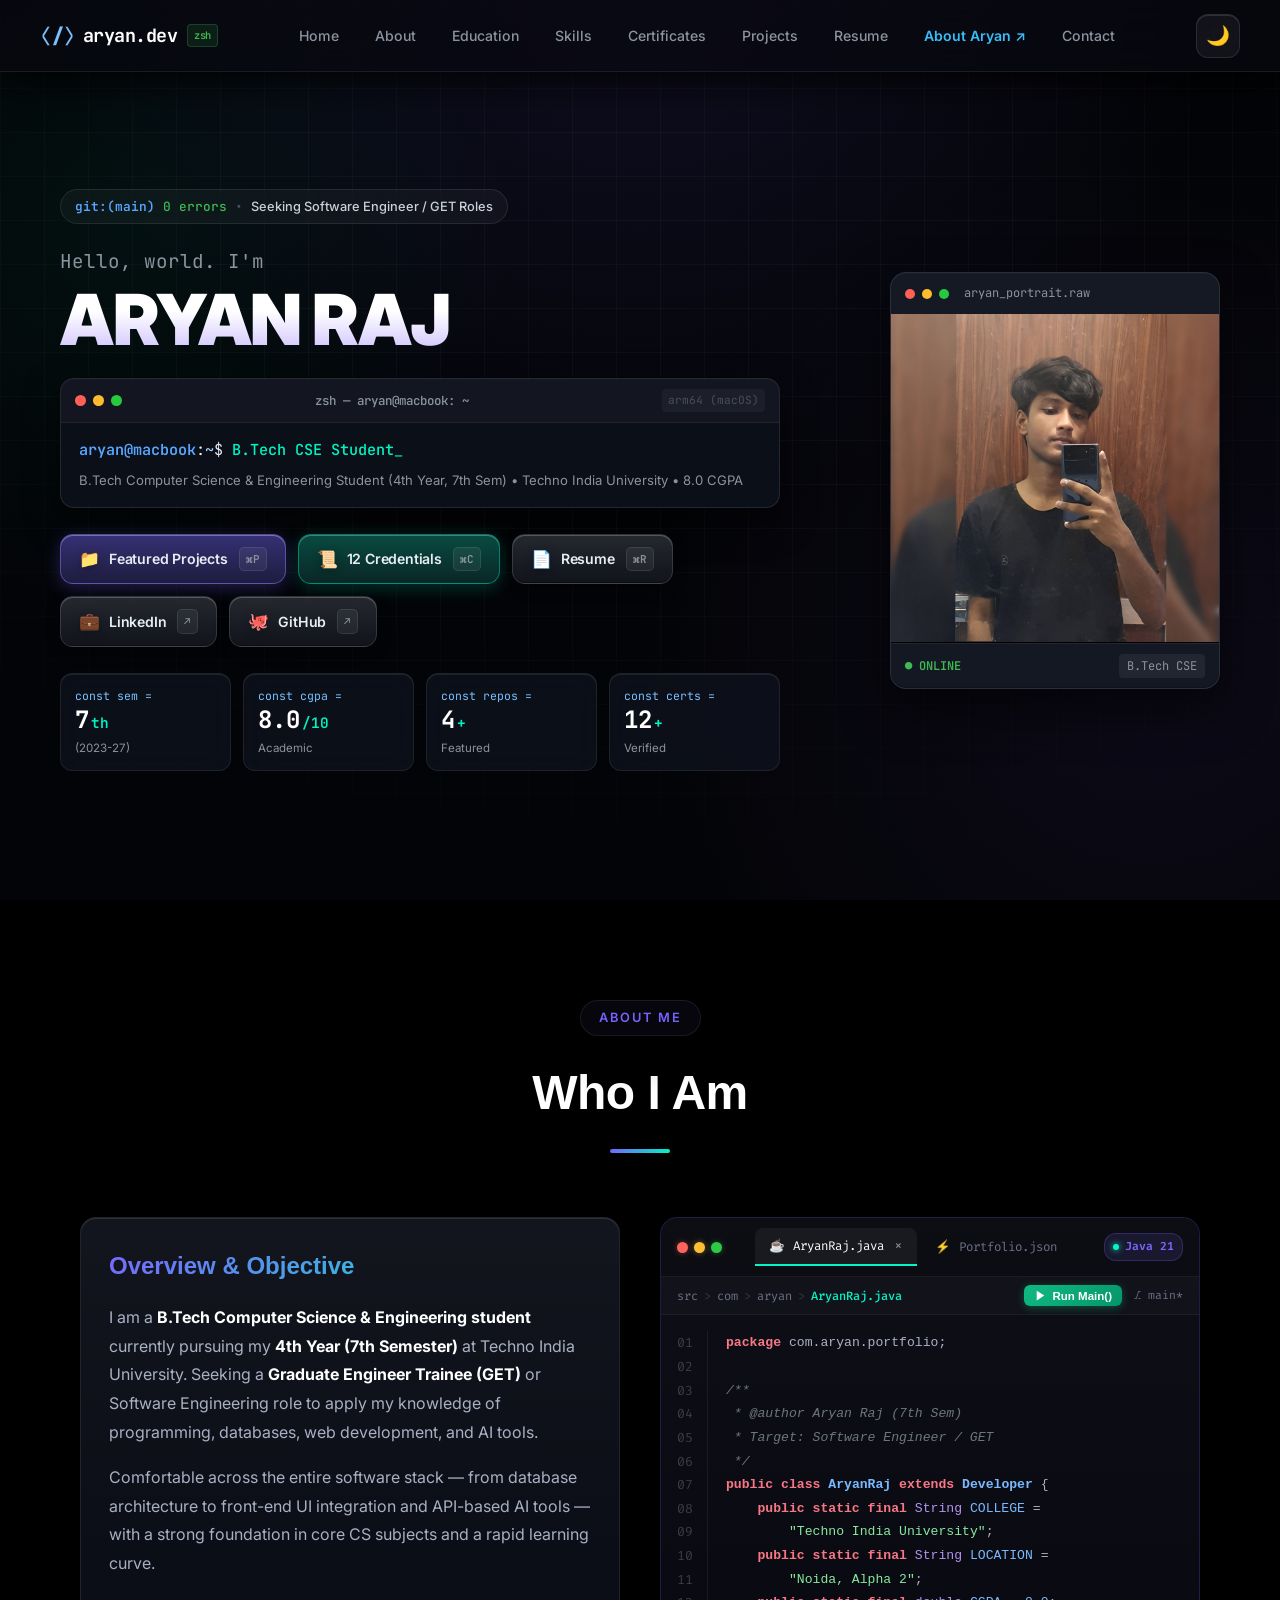
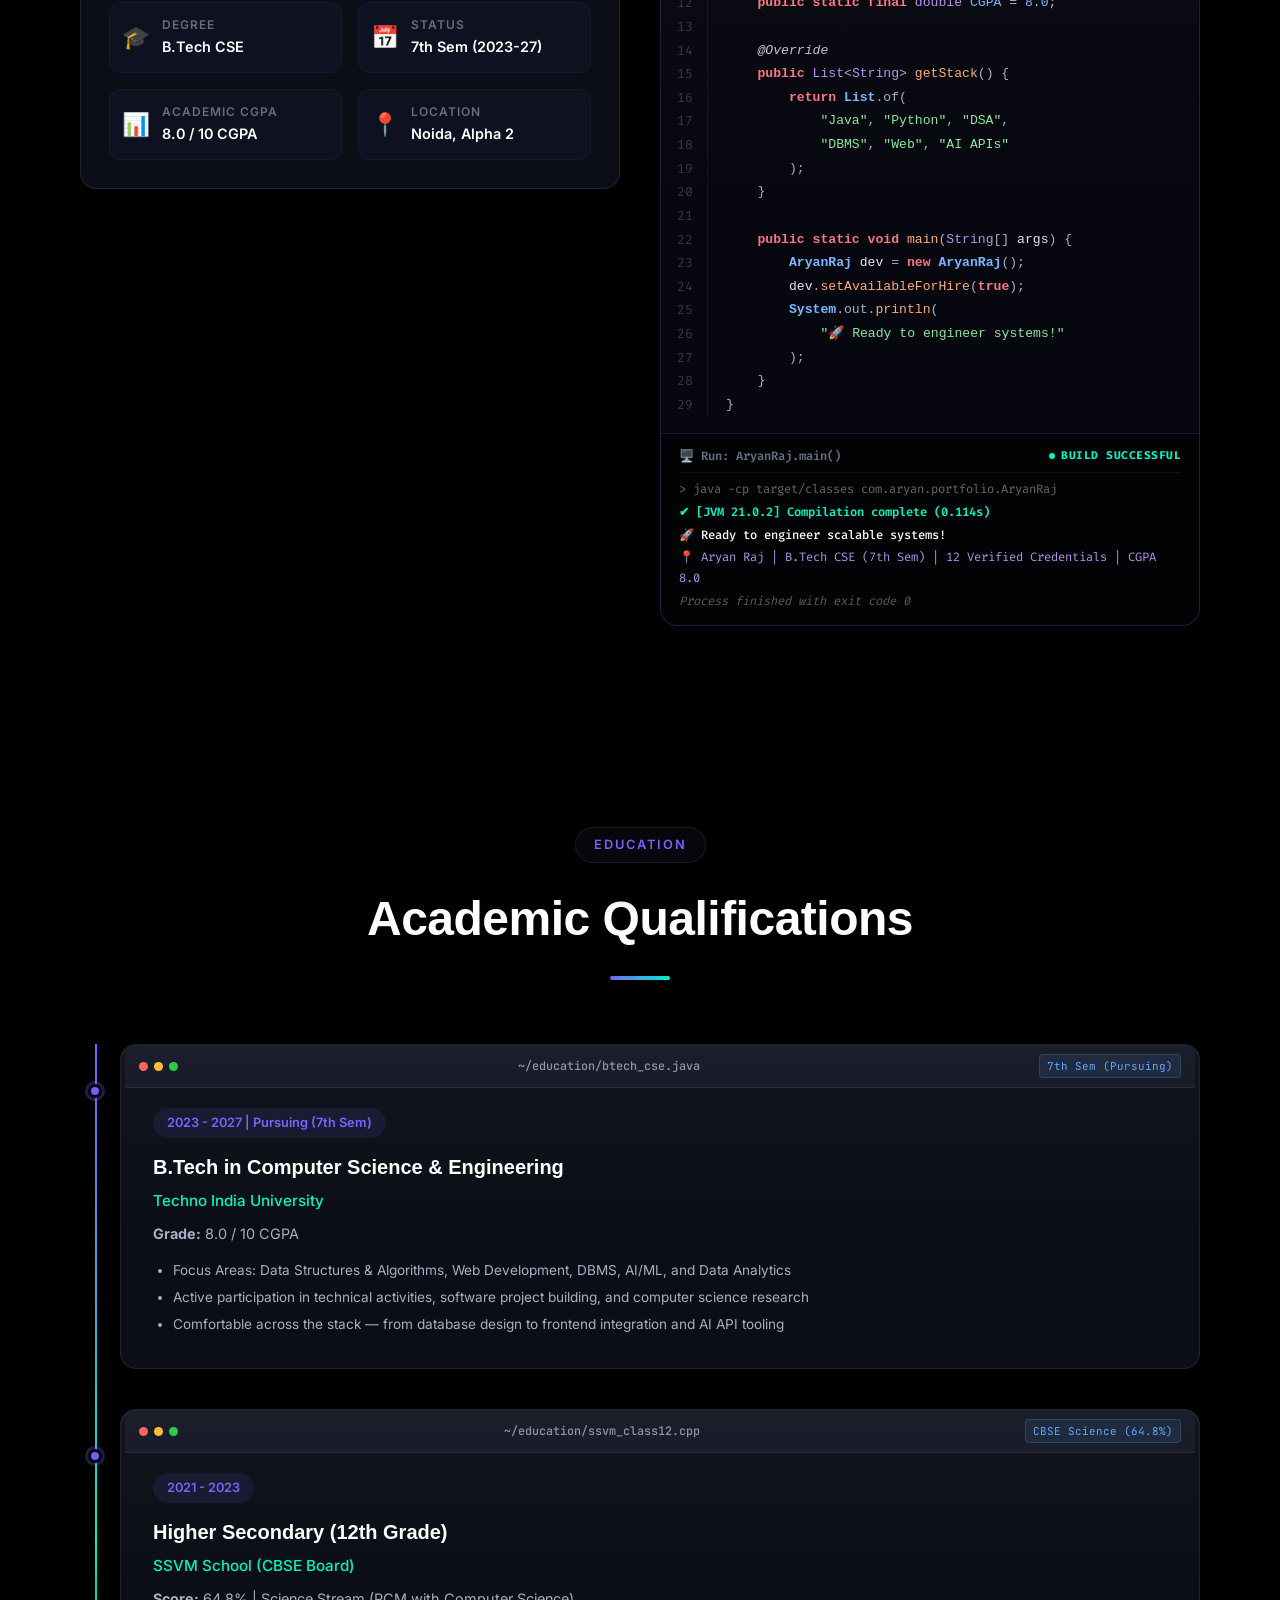
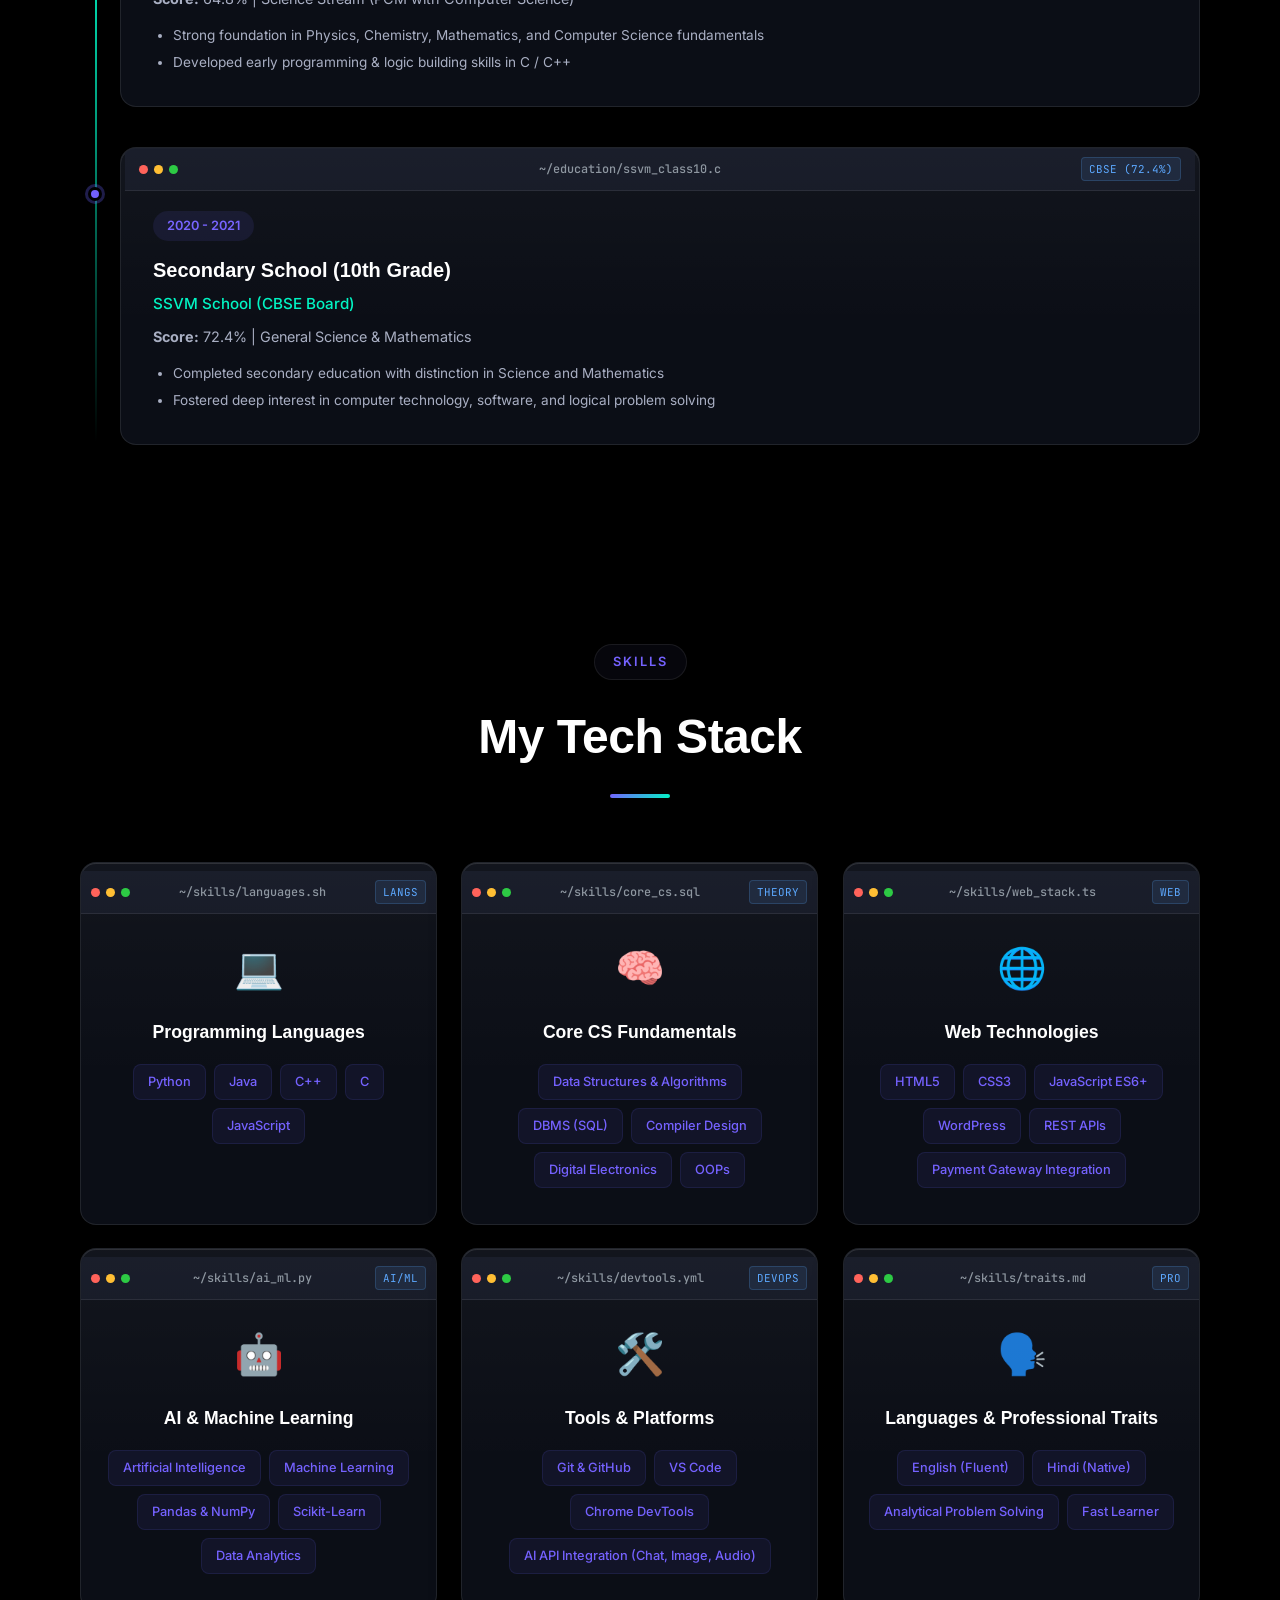
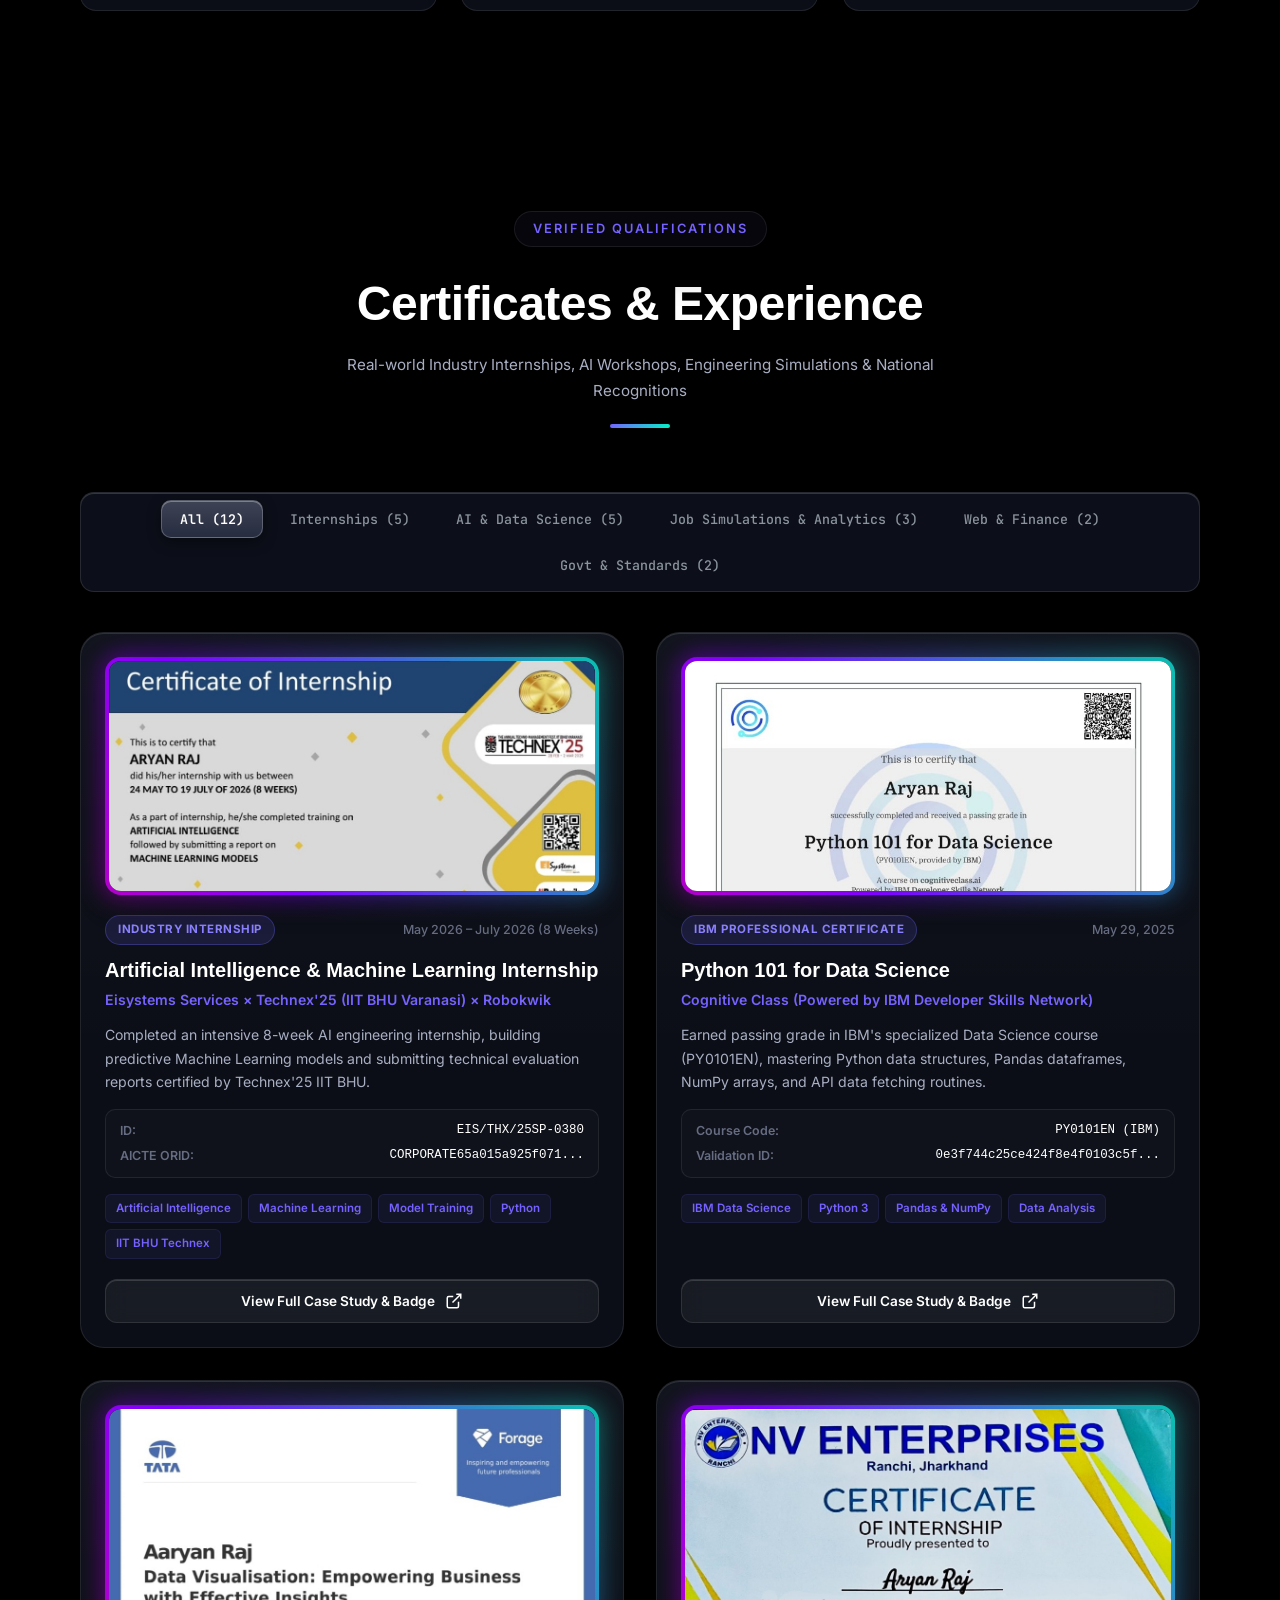
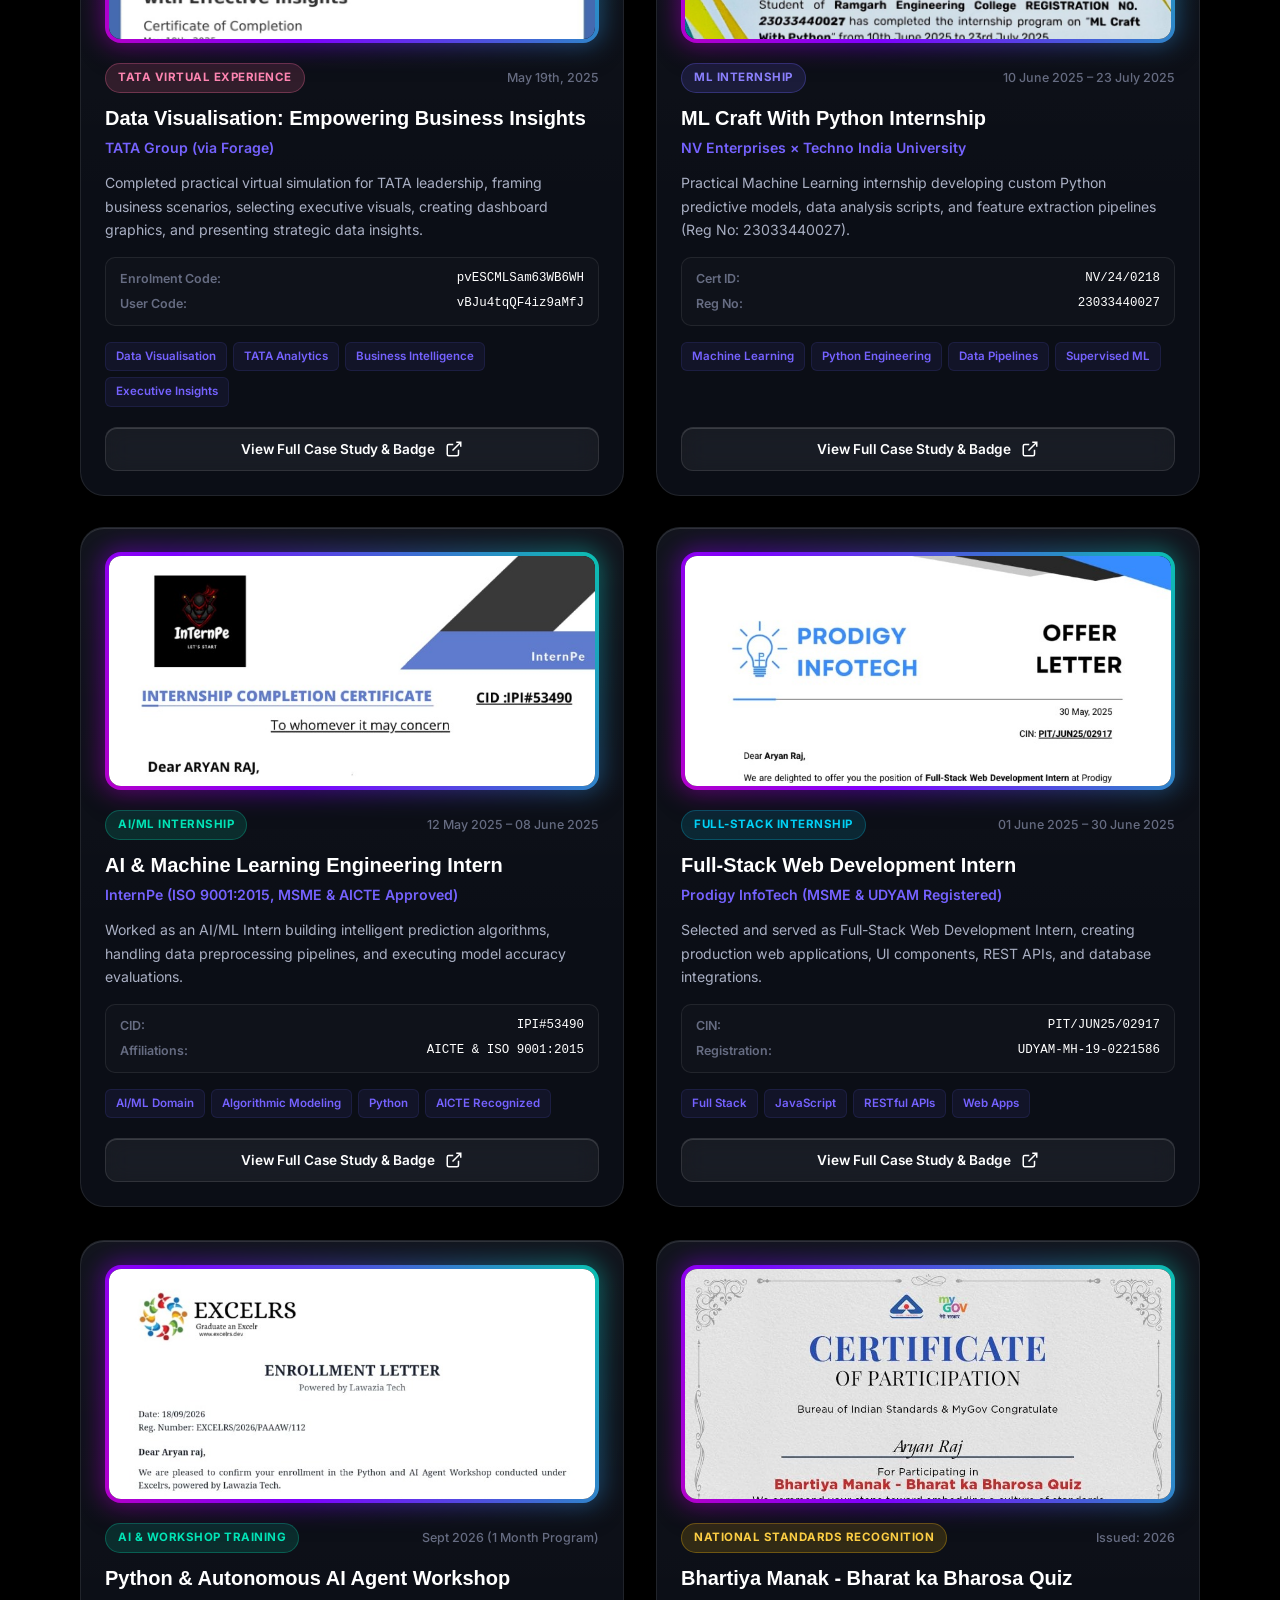
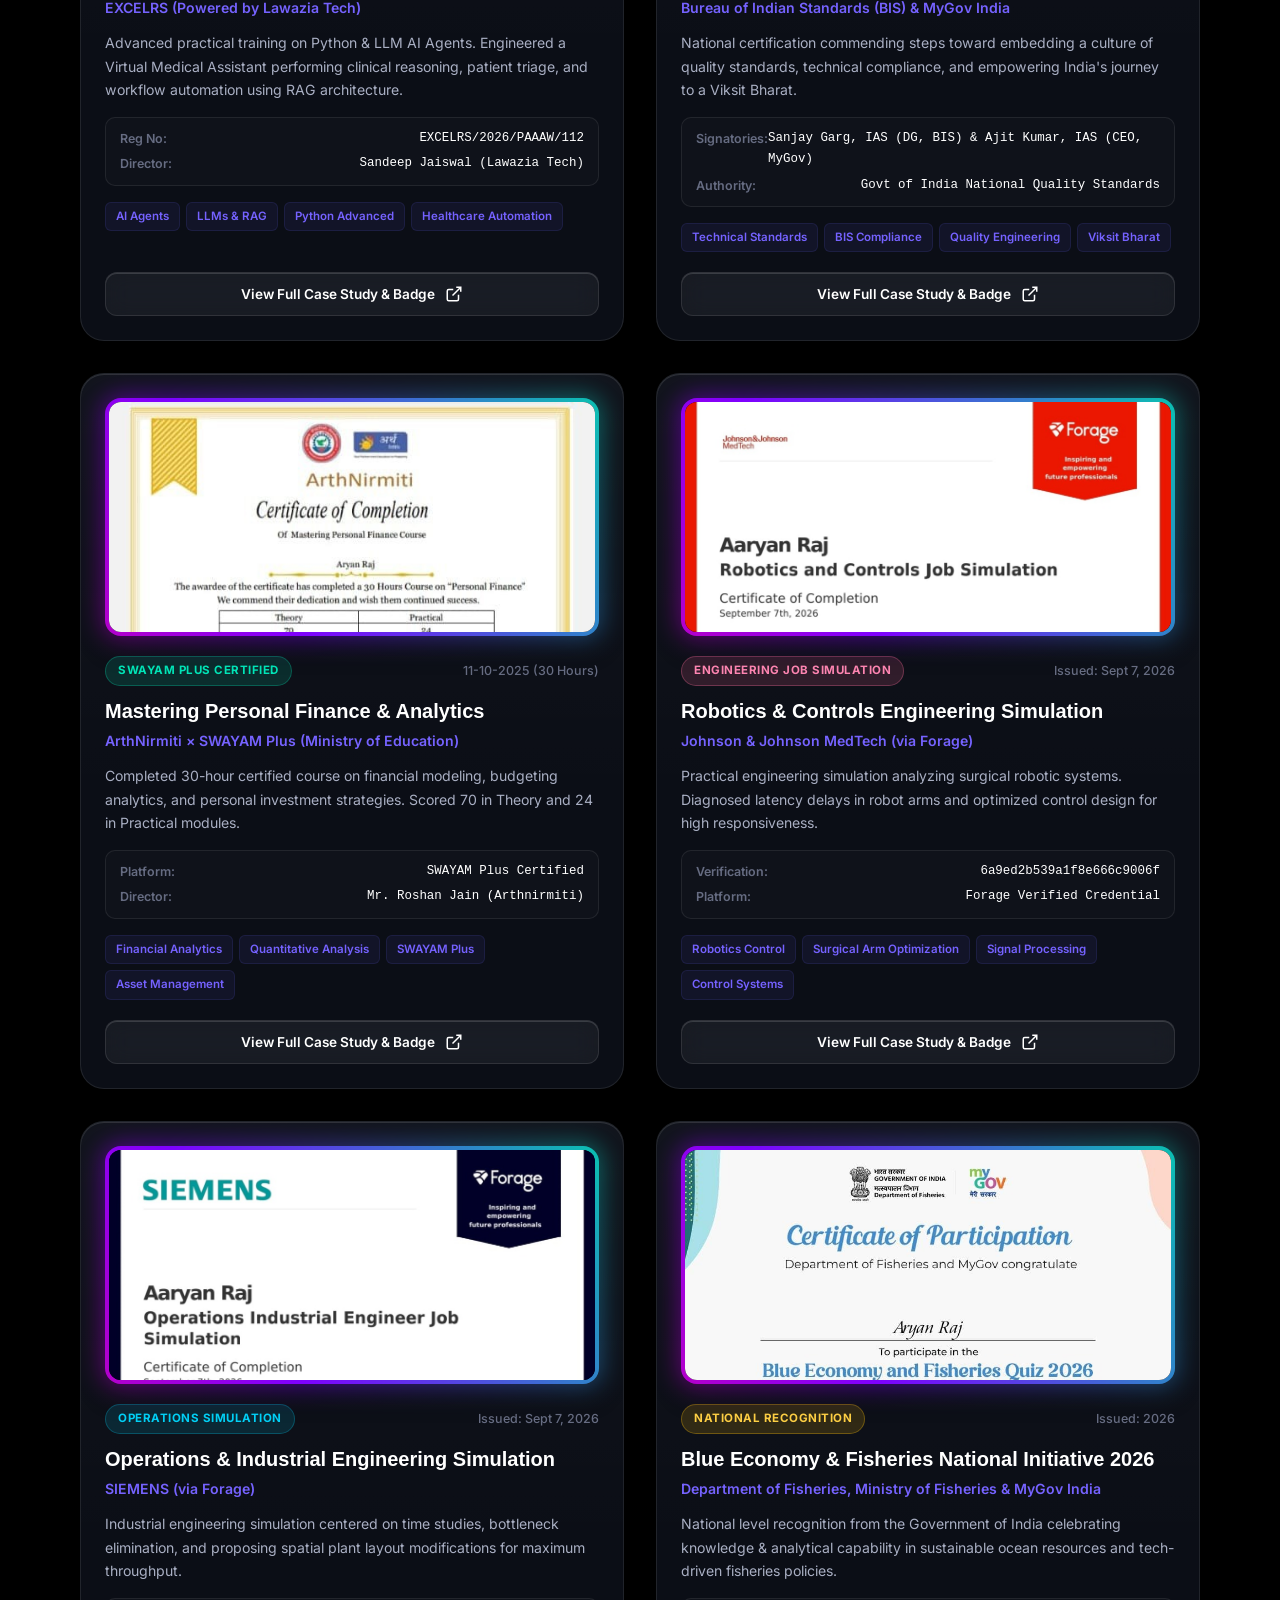
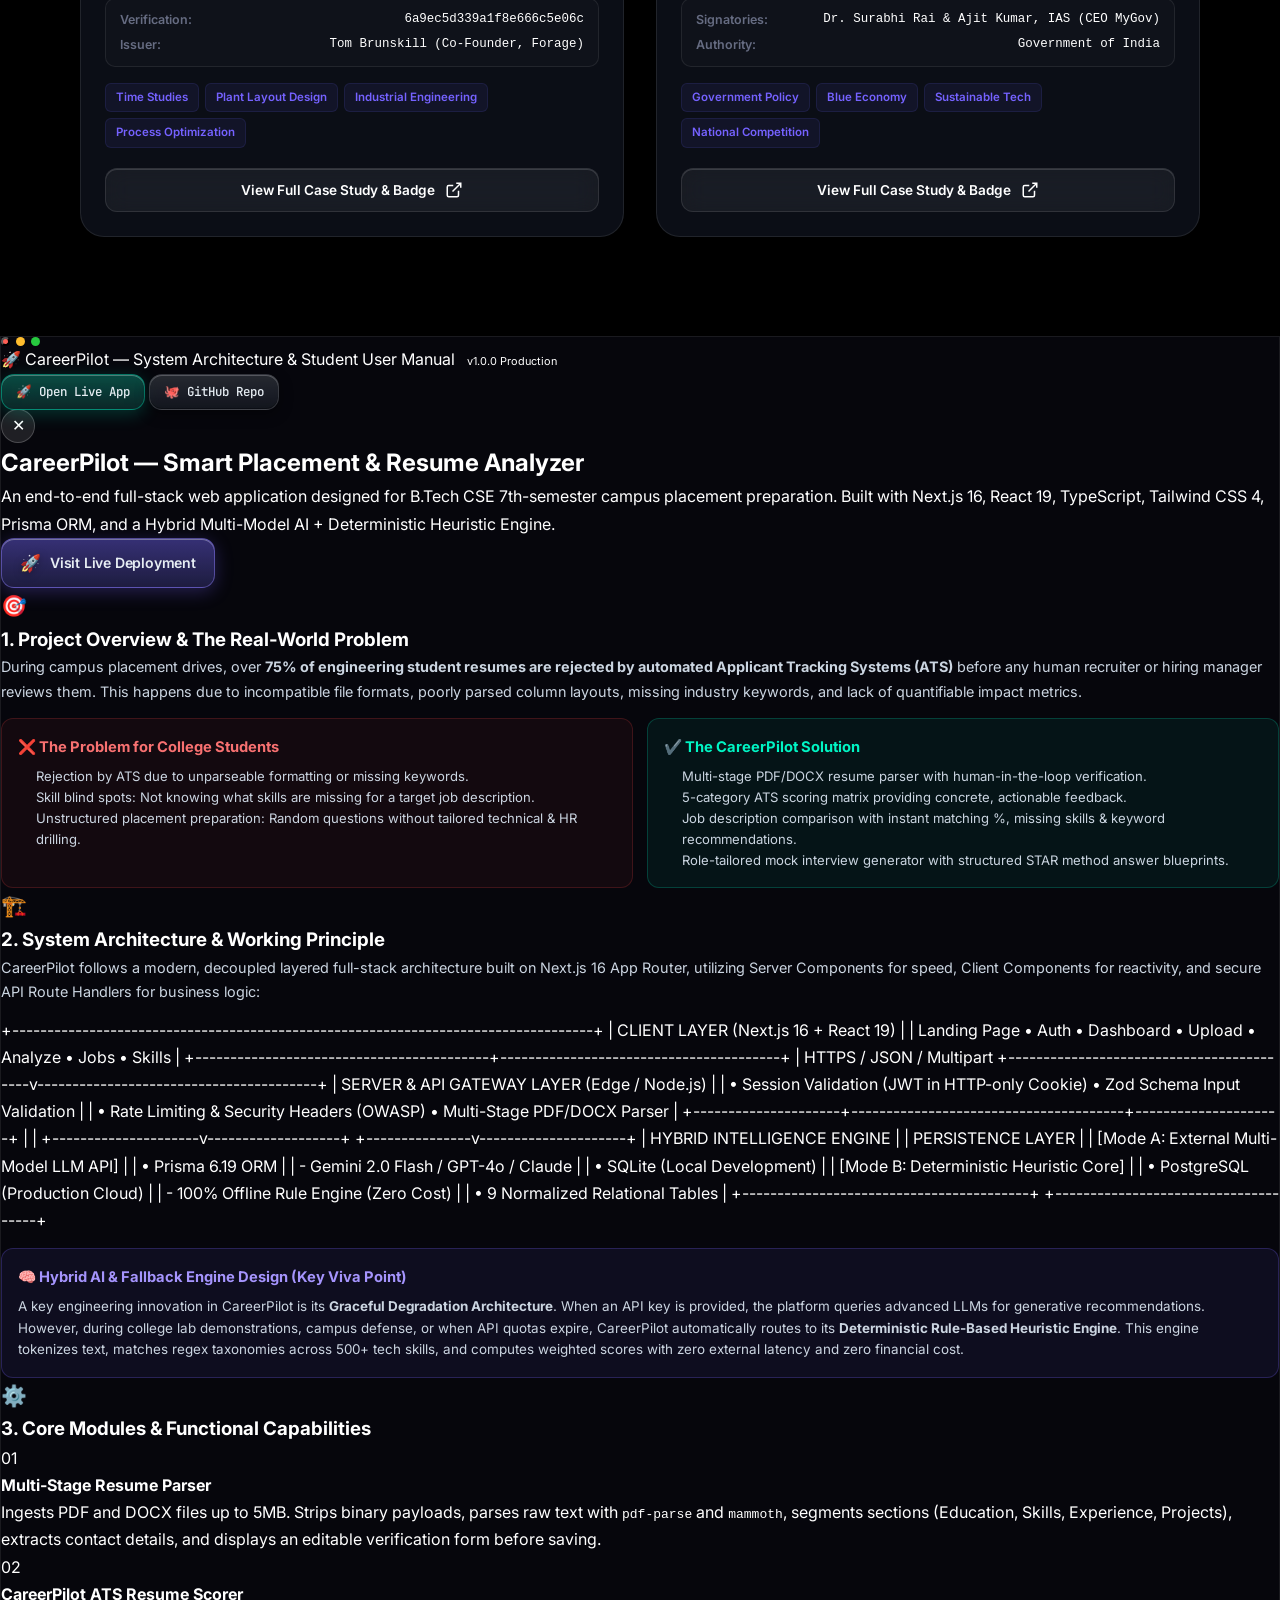
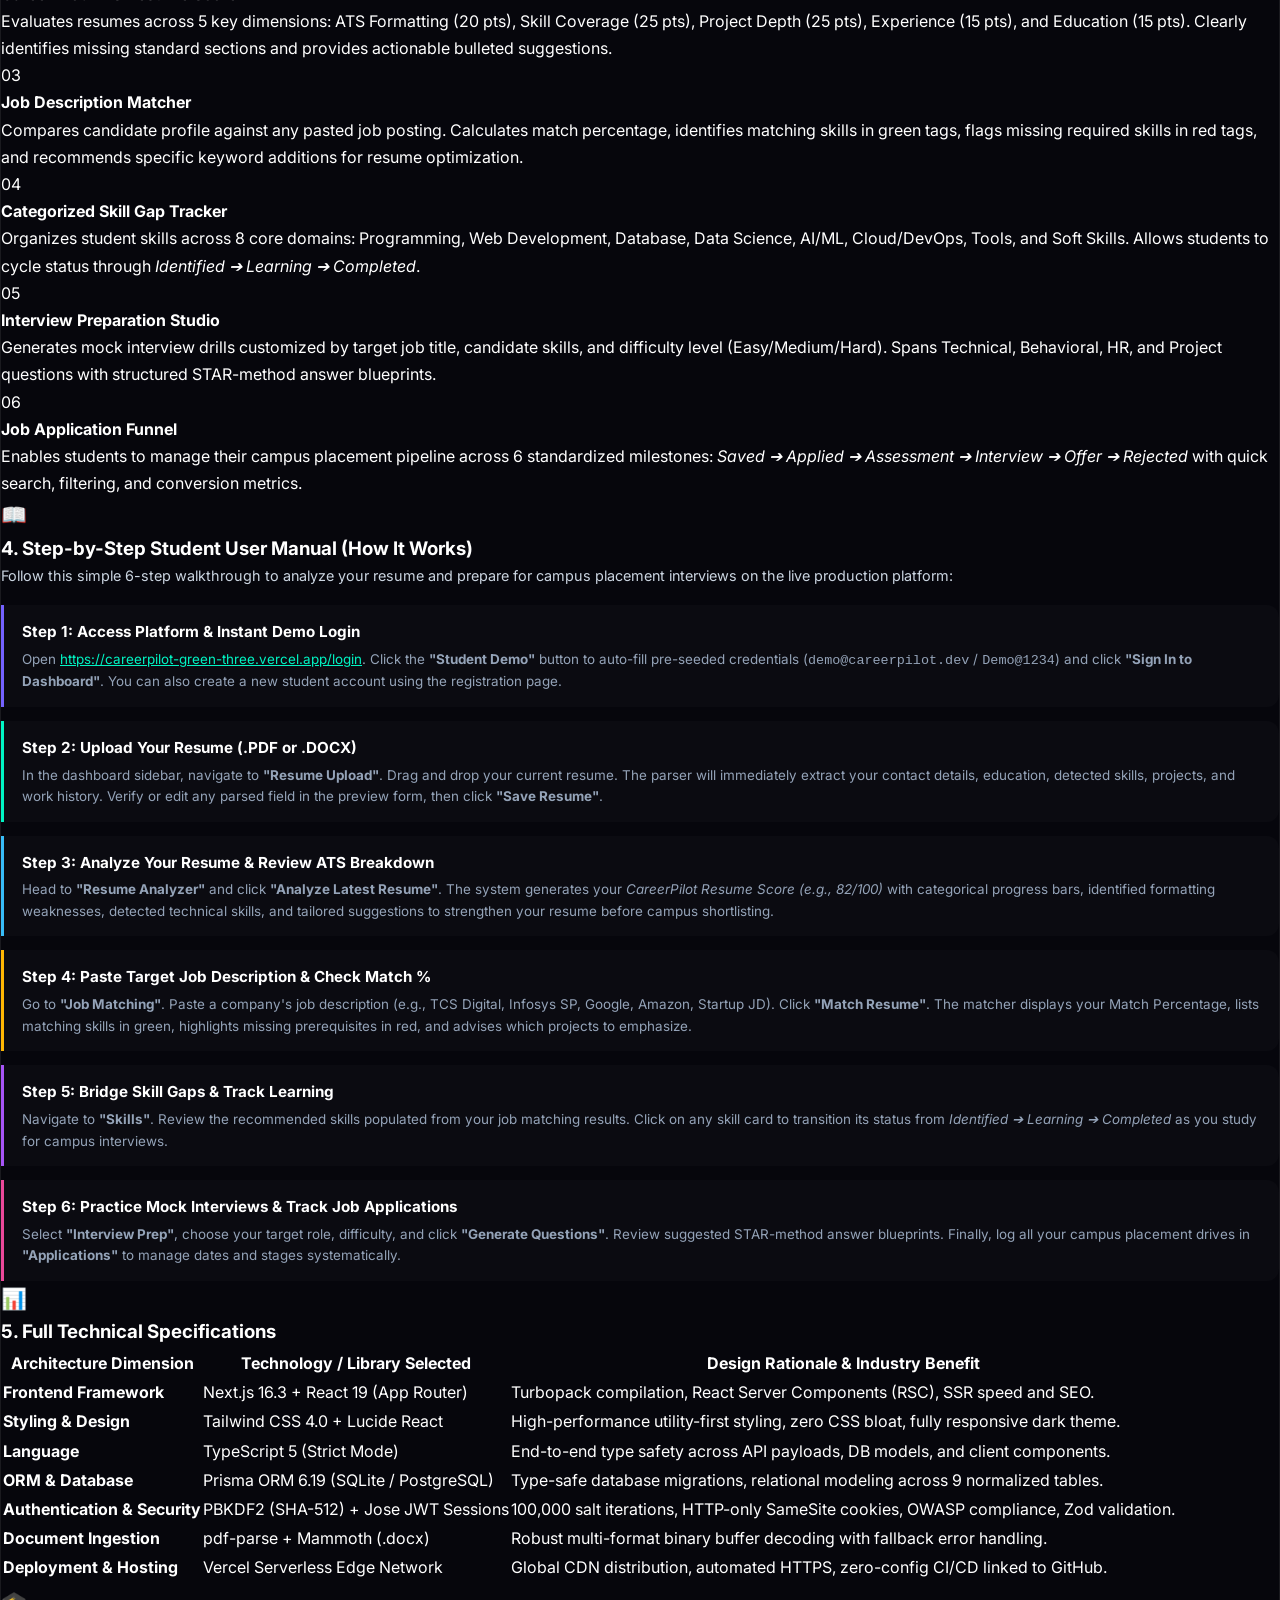
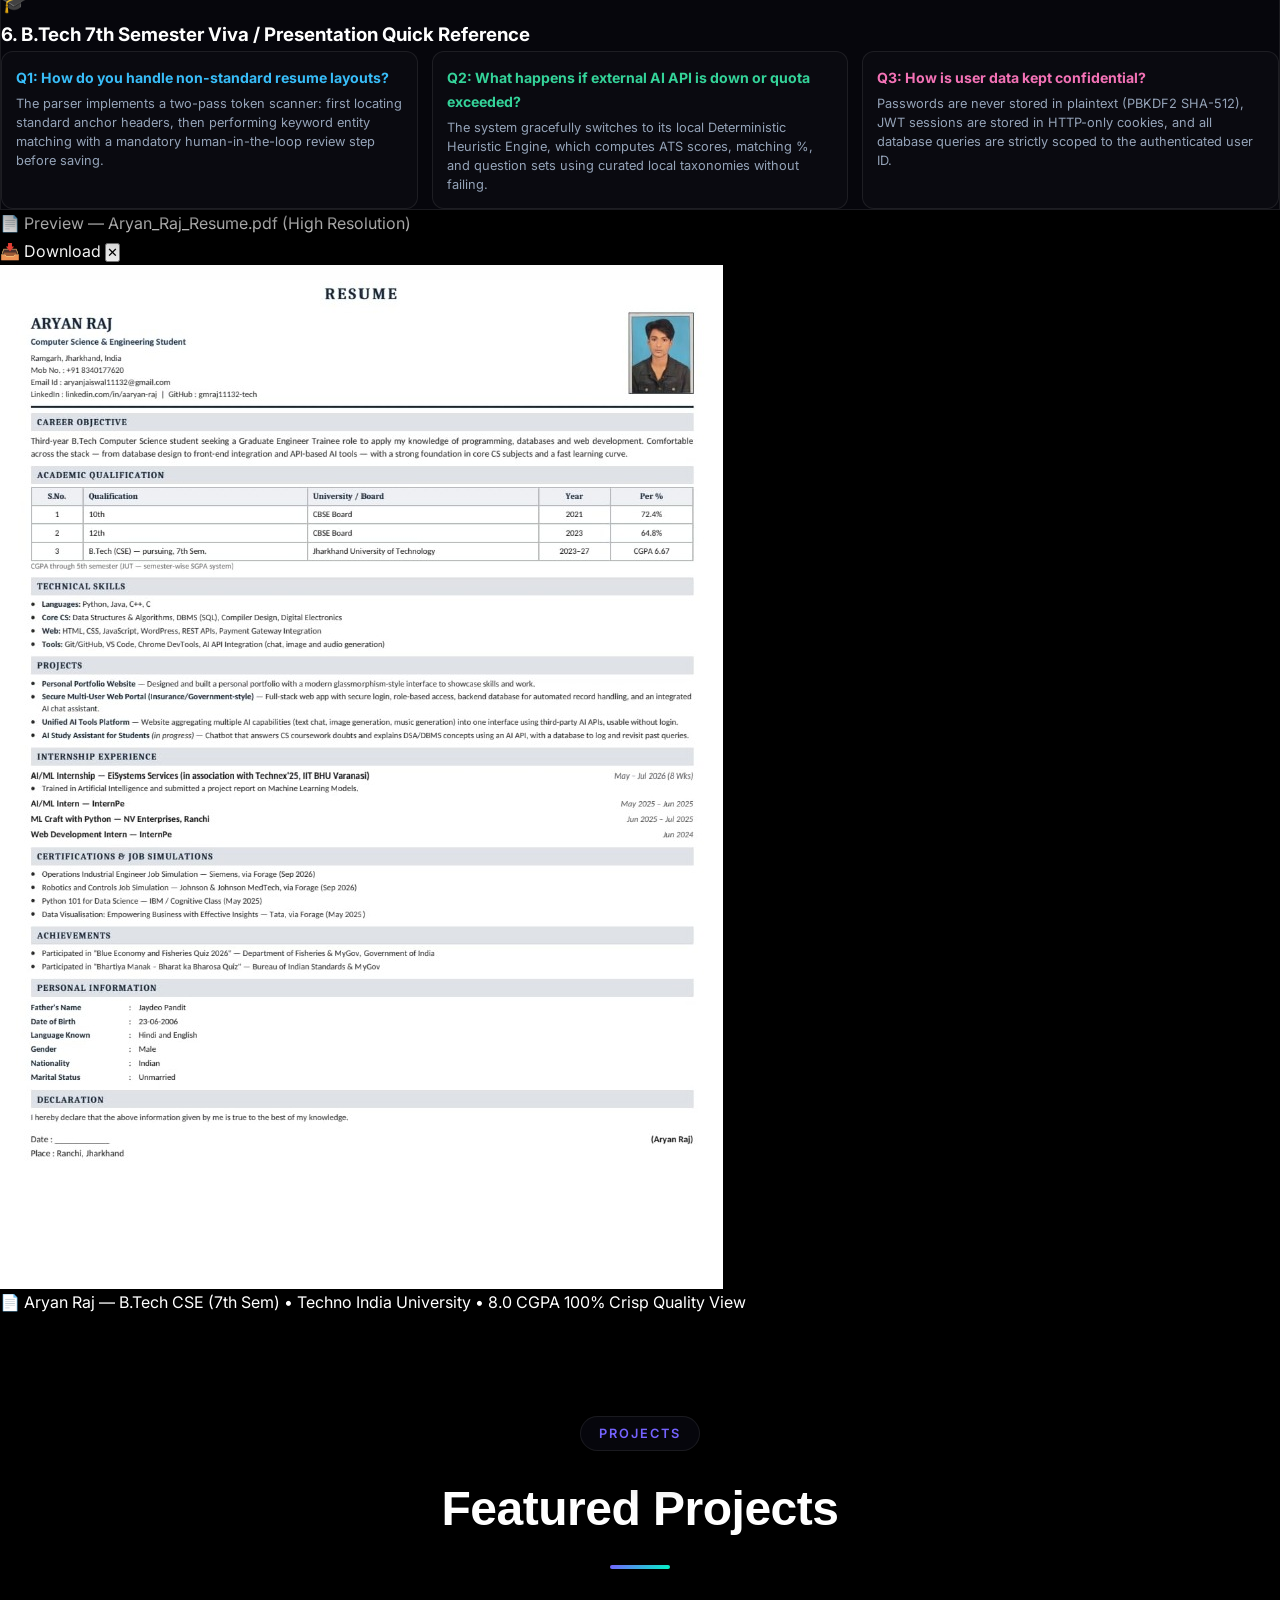
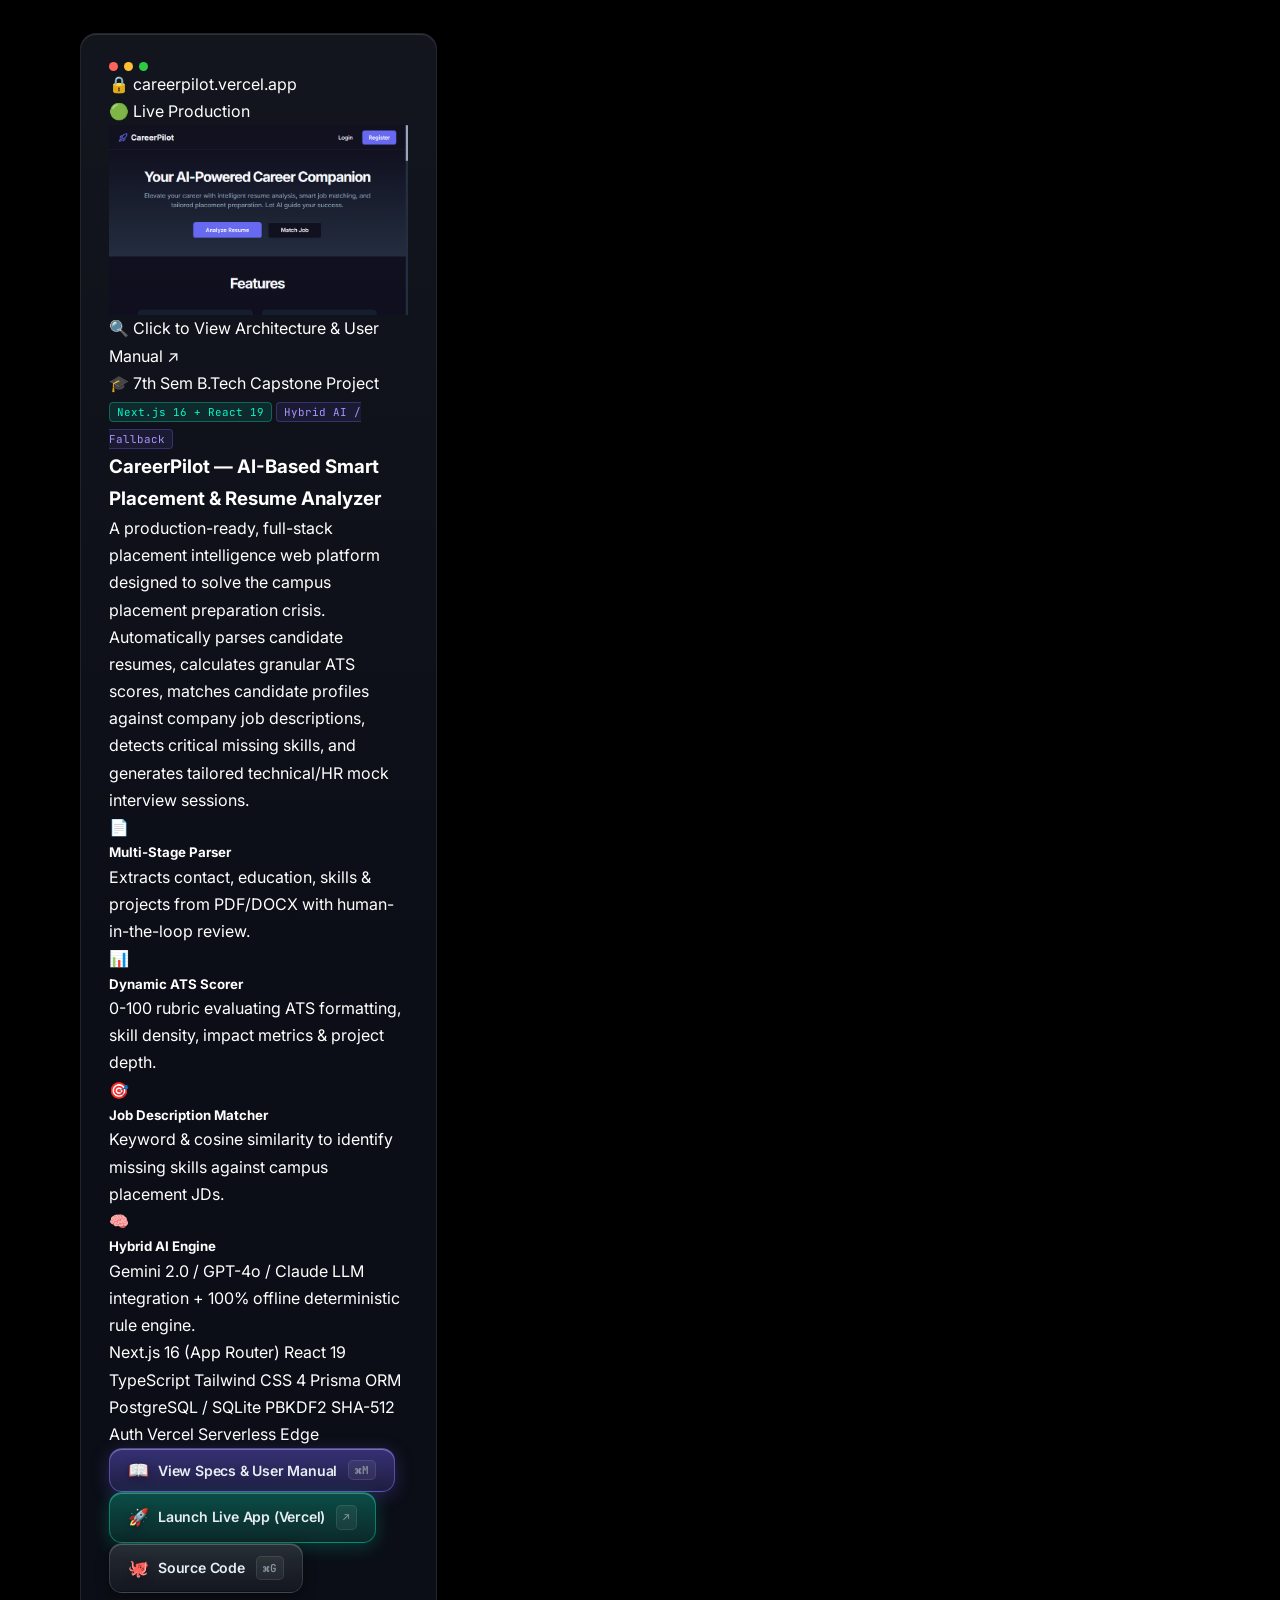
==== commit db269e51: "feat(projects): feature CareerPilot AI placement suite as flagship project with screenshot and inter" ====
--- a/index.html
+++ b/index.html
@@ -1220,6 +1220,303 @@
         </div>
     </div>
 
+    <!-- CareerPilot Project Deep Dive & Complete Student User Manual Modal -->
+    <div class="project-modal-backdrop" id="careerpilotModal" role="dialog" aria-modal="true" aria-labelledby="careerpilotModalTitle">
+        <div class="project-modal-window glass">
+            <!-- macOS Topbar -->
+            <div class="project-modal-topbar">
+                <div class="project-modal-topbar-left">
+                    <div class="mac-dots">
+                        <button class="mac-dot red close-careerpilot-modal" title="Close (Esc)" aria-label="Close modal"></button>
+                        <span class="mac-dot yellow"></span>
+                        <span class="mac-dot green"></span>
+                    </div>
+                    <div class="project-modal-title" id="careerpilotModalTitle">
+                        <span>🚀</span>
+                        <span>CareerPilot — System Architecture &amp; Student User Manual</span>
+                        <span class="flagship-live-badge" style="font-size: 0.68rem; padding: 2px 8px;">v1.0.0 Production</span>
+                    </div>
+                </div>
+                <div class="project-modal-topbar-actions">
+                    <a href="https://careerpilot-green-three.vercel.app" target="_blank" rel="noopener noreferrer" class="btn-crystal secondary" style="padding: 6px 14px; font-size: 0.78rem;">
+                        <span>🚀 Open Live App</span>
+                    </a>
+                    <a href="https://github.com/gmraj11132-tech/careerpilot-ai-resume-analyzer" target="_blank" rel="noopener noreferrer" class="btn-crystal" style="padding: 6px 14px; font-size: 0.78rem;">
+                        <span>🐙 GitHub Repo</span>
+                    </a>
+                    <button class="modal-close-btn close-careerpilot-modal" style="position: static; width: 34px; height: 34px; font-size: 1rem;" aria-label="Close modal">✕</button>
+                </div>
+            </div>
+
+            <!-- Modal Body (Comprehensive Specifications & User Manual) -->
+            <div class="project-modal-body">
+                <!-- Hero Highlight Banner -->
+                <div class="manual-banner">
+                    <div class="manual-banner-text">
+                        <h2>CareerPilot — Smart Placement &amp; Resume Analyzer</h2>
+                        <p>
+                            An end-to-end full-stack web application designed for B.Tech CSE 7th-semester campus placement preparation. Built with Next.js 16, React 19, TypeScript, Tailwind CSS 4, Prisma ORM, and a Hybrid Multi-Model AI + Deterministic Heuristic Engine.
+                        </p>
+                    </div>
+                    <div class="manual-banner-links">
+                        <a href="https://careerpilot-green-three.vercel.app" target="_blank" rel="noopener noreferrer" class="btn-crystal primary ripple-btn">
+                            <span class="btn-icon">🚀</span>
+                            <span class="btn-text">Visit Live Deployment</span>
+                        </a>
+                    </div>
+                </div>
+
+                <!-- Section 1: Executive Summary & Real-World Problem -->
+                <div class="manual-section-card">
+                    <div class="manual-sec-header">
+                        <span style="font-size: 1.3rem;">🎯</span>
+                        <h3>1. Project Overview &amp; The Real-World Problem</h3>
+                    </div>
+                    <p style="color: #cbd5e1; font-size: 0.9rem; line-height: 1.7; margin-bottom: 14px;">
+                        During campus placement drives, over <strong>75% of engineering student resumes are rejected by automated Applicant Tracking Systems (ATS)</strong> before any human recruiter or hiring manager reviews them. This happens due to incompatible file formats, poorly parsed column layouts, missing industry keywords, and lack of quantifiable impact metrics.
+                    </p>
+                    <div style="display: grid; grid-template-columns: repeat(auto-fit, minmax(280px, 1fr)); gap: 14px;">
+                        <div style="background: rgba(239, 68, 68, 0.06); border: 1px solid rgba(239, 68, 68, 0.2); padding: 16px; border-radius: 12px;">
+                            <h4 style="color: #f87171; font-size: 0.92rem; margin-bottom: 6px;">❌ The Problem for College Students</h4>
+                            <ul style="color: #cbd5e1; font-size: 0.82rem; line-height: 1.6; padding-left: 18px; margin: 0;">
+                                <li>Rejection by ATS due to unparseable formatting or missing keywords.</li>
+                                <li>Skill blind spots: Not knowing what skills are missing for a target job description.</li>
+                                <li>Unstructured placement preparation: Random questions without tailored technical &amp; HR drilling.</li>
+                            </ul>
+                        </div>
+                        <div style="background: rgba(0, 245, 196, 0.06); border: 1px solid rgba(0, 245, 196, 0.2); padding: 16px; border-radius: 12px;">
+                            <h4 style="color: #00f5c4; font-size: 0.92rem; margin-bottom: 6px;">✔️ The CareerPilot Solution</h4>
+                            <ul style="color: #cbd5e1; font-size: 0.82rem; line-height: 1.6; padding-left: 18px; margin: 0;">
+                                <li>Multi-stage PDF/DOCX resume parser with human-in-the-loop verification.</li>
+                                <li>5-category ATS scoring matrix providing concrete, actionable feedback.</li>
+                                <li>Job description comparison with instant matching %, missing skills &amp; keyword recommendations.</li>
+                                <li>Role-tailored mock interview generator with structured STAR method answer blueprints.</li>
+                            </ul>
+                        </div>
+                    </div>
+                </div>
+
+                <!-- Section 2: Architecture & Working Principle -->
+                <div class="manual-section-card">
+                    <div class="manual-sec-header">
+                        <span style="font-size: 1.3rem;">🏗️</span>
+                        <h3>2. System Architecture &amp; Working Principle</h3>
+                    </div>
+                    <p style="color: #cbd5e1; font-size: 0.9rem; line-height: 1.7; margin-bottom: 12px;">
+                        CareerPilot follows a modern, decoupled layered full-stack architecture built on Next.js 16 App Router, utilizing Server Components for speed, Client Components for reactivity, and secure API Route Handlers for business logic:
+                    </p>
+
+                    <div class="manual-arch-diagram">
++-----------------------------------------------------------------------------------+
+|                           CLIENT LAYER (Next.js 16 + React 19)                    |
+|   Landing Page  •  Auth  •  Dashboard  •  Upload  •  Analyze  •  Jobs  •  Skills  |
++------------------------------------------+----------------------------------------+
+                                           | HTTPS / JSON / Multipart
++------------------------------------------v----------------------------------------+
+|                     SERVER &amp; API GATEWAY LAYER (Edge / Node.js)                   |
+|   • Session Validation (JWT in HTTP-only Cookie)   • Zod Schema Input Validation  |
+|   • Rate Limiting &amp; Security Headers (OWASP)       • Multi-Stage PDF/DOCX Parser   |
++---------------------+---------------------------------------+---------------------+
+                      |                                       |
++---------------------v-------------------+   +---------------v---------------------+
+|      HYBRID INTELLIGENCE ENGINE         |   |          PERSISTENCE LAYER          |
+|  [Mode A: External Multi-Model LLM API] |   |   • Prisma 6.19 ORM                 |
+|  - Gemini 2.0 Flash / GPT-4o / Claude   |   |   • SQLite (Local Development)      |
+|  [Mode B: Deterministic Heuristic Core] |   |   • PostgreSQL (Production Cloud)   |
+|  - 100% Offline Rule Engine (Zero Cost) |   |   • 9 Normalized Relational Tables  |
++-----------------------------------------+   +-------------------------------------+
+                    </div>
+
+                    <div style="background: rgba(117, 98, 255, 0.08); border: 1px solid rgba(117, 98, 255, 0.25); border-radius: 12px; padding: 16px; margin-top: 14px;">
+                        <h4 style="color: #a594fd; font-size: 0.92rem; margin-bottom: 6px;">🧠 Hybrid AI &amp; Fallback Engine Design (Key Viva Point)</h4>
+                        <p style="color: #cbd5e1; font-size: 0.84rem; line-height: 1.6; margin: 0;">
+                            A key engineering innovation in CareerPilot is its <strong>Graceful Degradation Architecture</strong>. When an API key is provided, the platform queries advanced LLMs for generative recommendations. However, during college lab demonstrations, campus defense, or when API quotas expire, CareerPilot automatically routes to its <strong>Deterministic Rule-Based Heuristic Engine</strong>. This engine tokenizes text, matches regex taxonomies across 500+ tech skills, and computes weighted scores with zero external latency and zero financial cost.
+                        </p>
+                    </div>
+                </div>
+
+                <!-- Section 3: Core Modules & Functionality -->
+                <div class="manual-section-card">
+                    <div class="manual-sec-header">
+                        <span style="font-size: 1.3rem;">⚙️</span>
+                        <h3>3. Core Modules &amp; Functional Capabilities</h3>
+                    </div>
+                    <div class="manual-step-grid">
+                        <div class="manual-step-item">
+                            <div class="manual-step-num">01</div>
+                            <h4>Multi-Stage Resume Parser</h4>
+                            <p>Ingests PDF and DOCX files up to 5MB. Strips binary payloads, parses raw text with <code>pdf-parse</code> and <code>mammoth</code>, segments sections (Education, Skills, Experience, Projects), extracts contact details, and displays an editable verification form before saving.</p>
+                        </div>
+                        <div class="manual-step-item">
+                            <div class="manual-step-num">02</div>
+                            <h4>CareerPilot ATS Resume Scorer</h4>
+                            <p>Evaluates resumes across 5 key dimensions: ATS Formatting (20 pts), Skill Coverage (25 pts), Project Depth (25 pts), Experience (15 pts), and Education (15 pts). Clearly identifies missing standard sections and provides actionable bulleted suggestions.</p>
+                        </div>
+                        <div class="manual-step-item">
+                            <div class="manual-step-num">03</div>
+                            <h4>Job Description Matcher</h4>
+                            <p>Compares candidate profile against any pasted job posting. Calculates match percentage, identifies matching skills in green tags, flags missing required skills in red tags, and recommends specific keyword additions for resume optimization.</p>
+                        </div>
+                        <div class="manual-step-item">
+                            <div class="manual-step-num">04</div>
+                            <h4>Categorized Skill Gap Tracker</h4>
+                            <p>Organizes student skills across 8 core domains: Programming, Web Development, Database, Data Science, AI/ML, Cloud/DevOps, Tools, and Soft Skills. Allows students to cycle status through <em>Identified ➔ Learning ➔ Completed</em>.</p>
+                        </div>
+                        <div class="manual-step-item">
+                            <div class="manual-step-num">05</div>
+                            <h4>Interview Preparation Studio</h4>
+                            <p>Generates mock interview drills customized by target job title, candidate skills, and difficulty level (Easy/Medium/Hard). Spans Technical, Behavioral, HR, and Project questions with structured STAR-method answer blueprints.</p>
+                        </div>
+                        <div class="manual-step-item">
+                            <div class="manual-step-num">06</div>
+                            <h4>Job Application Funnel</h4>
+                            <p>Enables students to manage their campus placement pipeline across 6 standardized milestones: <em>Saved ➔ Applied ➔ Assessment ➔ Interview ➔ Offer ➔ Rejected</em> with quick search, filtering, and conversion metrics.</p>
+                        </div>
+                    </div>
+                </div>
+
+                <!-- Section 4: Complete Student User Manual -->
+                <div class="manual-section-card">
+                    <div class="manual-sec-header">
+                        <span style="font-size: 1.3rem;">📖</span>
+                        <h3>4. Step-by-Step Student User Manual (How It Works)</h3>
+                    </div>
+                    <p style="color: #cbd5e1; font-size: 0.9rem; line-height: 1.7; margin-bottom: 16px;">
+                        Follow this simple 6-step walkthrough to analyze your resume and prepare for campus placement interviews on the live production platform:
+                    </p>
+
+                    <div style="display: flex; flex-direction: column; gap: 14px;">
+                        <div style="background: rgba(255, 255, 255, 0.02); border-left: 3px solid #7562ff; padding: 14px 18px; border-radius: 0 12px 12px 0;">
+                            <h4 style="color: #ffffff; font-size: 0.95rem; margin-bottom: 4px;">Step 1: Access Platform &amp; Instant Demo Login</h4>
+                            <p style="color: #94a3b8; font-size: 0.84rem; line-height: 1.6; margin: 0;">
+                                Open <a href="https://careerpilot-green-three.vercel.app/login" target="_blank" style="color: #00f5c4; text-decoration: underline;">https://careerpilot-green-three.vercel.app/login</a>. Click the <strong>"Student Demo"</strong> button to auto-fill pre-seeded credentials (<code>demo@careerpilot.dev</code> / <code>Demo@1234</code>) and click <strong>"Sign In to Dashboard"</strong>. You can also create a new student account using the registration page.
+                            </p>
+                        </div>
+
+                        <div style="background: rgba(255, 255, 255, 0.02); border-left: 3px solid #00f5c4; padding: 14px 18px; border-radius: 0 12px 12px 0;">
+                            <h4 style="color: #ffffff; font-size: 0.95rem; margin-bottom: 4px;">Step 2: Upload Your Resume (.PDF or .DOCX)</h4>
+                            <p style="color: #94a3b8; font-size: 0.84rem; line-height: 1.6; margin: 0;">
+                                In the dashboard sidebar, navigate to <strong>"Resume Upload"</strong>. Drag and drop your current resume. The parser will immediately extract your contact details, education, detected skills, projects, and work history. Verify or edit any parsed field in the preview form, then click <strong>"Save Resume"</strong>.
+                            </p>
+                        </div>
+
+                        <div style="background: rgba(255, 255, 255, 0.02); border-left: 3px solid #38bdf8; padding: 14px 18px; border-radius: 0 12px 12px 0;">
+                            <h4 style="color: #ffffff; font-size: 0.95rem; margin-bottom: 4px;">Step 3: Analyze Your Resume &amp; Review ATS Breakdown</h4>
+                            <p style="color: #94a3b8; font-size: 0.84rem; line-height: 1.6; margin: 0;">
+                                Head to <strong>"Resume Analyzer"</strong> and click <strong>"Analyze Latest Resume"</strong>. The system generates your <em>CareerPilot Resume Score (e.g., 82/100)</em> with categorical progress bars, identified formatting weaknesses, detected technical skills, and tailored suggestions to strengthen your resume before campus shortlisting.
+                            </p>
+                        </div>
+
+                        <div style="background: rgba(255, 255, 255, 0.02); border-left: 3px solid #ffb703; padding: 14px 18px; border-radius: 0 12px 12px 0;">
+                            <h4 style="color: #ffffff; font-size: 0.95rem; margin-bottom: 4px;">Step 4: Paste Target Job Description &amp; Check Match %</h4>
+                            <p style="color: #94a3b8; font-size: 0.84rem; line-height: 1.6; margin: 0;">
+                                Go to <strong>"Job Matching"</strong>. Paste a company's job description (e.g., TCS Digital, Infosys SP, Google, Amazon, Startup JD). Click <strong>"Match Resume"</strong>. The matcher displays your Match Percentage, lists matching skills in green, highlights missing prerequisites in red, and advises which projects to emphasize.
+                            </p>
+                        </div>
+
+                        <div style="background: rgba(255, 255, 255, 0.02); border-left: 3px solid #a855f7; padding: 14px 18px; border-radius: 0 12px 12px 0;">
+                            <h4 style="color: #ffffff; font-size: 0.95rem; margin-bottom: 4px;">Step 5: Bridge Skill Gaps &amp; Track Learning</h4>
+                            <p style="color: #94a3b8; font-size: 0.84rem; line-height: 1.6; margin: 0;">
+                                Navigate to <strong>"Skills"</strong>. Review the recommended skills populated from your job matching results. Click on any skill card to transition its status from <em>Identified ➔ Learning ➔ Completed</em> as you study for campus interviews.
+                            </p>
+                        </div>
+
+                        <div style="background: rgba(255, 255, 255, 0.02); border-left: 3px solid #ec4899; padding: 14px 18px; border-radius: 0 12px 12px 0;">
+                            <h4 style="color: #ffffff; font-size: 0.95rem; margin-bottom: 4px;">Step 6: Practice Mock Interviews &amp; Track Job Applications</h4>
+                            <p style="color: #94a3b8; font-size: 0.84rem; line-height: 1.6; margin: 0;">
+                                Select <strong>"Interview Prep"</strong>, choose your target role, difficulty, and click <strong>"Generate Questions"</strong>. Review suggested STAR-method answer blueprints. Finally, log all your campus placement drives in <strong>"Applications"</strong> to manage dates and stages systematically.
+                            </p>
+                        </div>
+                    </div>
+                </div>
+
+                <!-- Section 5: Technical Specifications Table -->
+                <div class="manual-section-card">
+                    <div class="manual-sec-header">
+                        <span style="font-size: 1.3rem;">📊</span>
+                        <h3>5. Full Technical Specifications</h3>
+                    </div>
+                    <div class="manual-table-wrap">
+                        <table class="manual-table">
+                            <thead>
+                                <tr>
+                                    <th>Architecture Dimension</th>
+                                    <th>Technology / Library Selected</th>
+                                    <th>Design Rationale &amp; Industry Benefit</th>
+                                </tr>
+                            </thead>
+                            <tbody>
+                                <tr>
+                                    <td><strong>Frontend Framework</strong></td>
+                                    <td>Next.js 16.3 + React 19 (App Router)</td>
+                                    <td>Turbopack compilation, React Server Components (RSC), SSR speed and SEO.</td>
+                                </tr>
+                                <tr>
+                                    <td><strong>Styling &amp; Design</strong></td>
+                                    <td>Tailwind CSS 4.0 + Lucide React</td>
+                                    <td>High-performance utility-first styling, zero CSS bloat, fully responsive dark theme.</td>
+                                </tr>
+                                <tr>
+                                    <td><strong>Language</strong></td>
+                                    <td>TypeScript 5 (Strict Mode)</td>
+                                    <td>End-to-end type safety across API payloads, DB models, and client components.</td>
+                                </tr>
+                                <tr>
+                                    <td><strong>ORM &amp; Database</strong></td>
+                                    <td>Prisma ORM 6.19 (SQLite / PostgreSQL)</td>
+                                    <td>Type-safe database migrations, relational modeling across 9 normalized tables.</td>
+                                </tr>
+                                <tr>
+                                    <td><strong>Authentication &amp; Security</strong></td>
+                                    <td>PBKDF2 (SHA-512) + Jose JWT Sessions</td>
+                                    <td>100,000 salt iterations, HTTP-only SameSite cookies, OWASP compliance, Zod validation.</td>
+                                </tr>
+                                <tr>
+                                    <td><strong>Document Ingestion</strong></td>
+                                    <td>pdf-parse + Mammoth (.docx)</td>
+                                    <td>Robust multi-format binary buffer decoding with fallback error handling.</td>
+                                </tr>
+                                <tr>
+                                    <td><strong>Deployment &amp; Hosting</strong></td>
+                                    <td>Vercel Serverless Edge Network</td>
+                                    <td>Global CDN distribution, automated HTTPS, zero-config CI/CD linked to GitHub.</td>
+                                </tr>
+                            </tbody>
+                        </table>
+                    </div>
+                </div>
+
+                <!-- Section 6: College Viva / Defense Quick Reference -->
+                <div class="manual-section-card" style="margin-bottom: 0;">
+                    <div class="manual-sec-header">
+                        <span style="font-size: 1.3rem;">🎓</span>
+                        <h3>6. B.Tech 7th Semester Viva / Presentation Quick Reference</h3>
+                    </div>
+                    <div style="display: grid; grid-template-columns: repeat(auto-fit, minmax(280px, 1fr)); gap: 14px;">
+                        <div style="background: rgba(255, 255, 255, 0.02); border: 1px solid rgba(255, 255, 255, 0.08); padding: 14px; border-radius: 12px;">
+                            <strong style="color: #38bdf8; font-size: 0.88rem; display: block; margin-bottom: 4px;">Q1: How do you handle non-standard resume layouts?</strong>
+                            <p style="color: #94a3b8; font-size: 0.8rem; line-height: 1.5; margin: 0;">
+                                The parser implements a two-pass token scanner: first locating standard anchor headers, then performing keyword entity matching with a mandatory human-in-the-loop review step before saving.
+                            </p>
+                        </div>
+                        <div style="background: rgba(255, 255, 255, 0.02); border: 1px solid rgba(255, 255, 255, 0.08); padding: 14px; border-radius: 12px;">
+                            <strong style="color: #34d399; font-size: 0.88rem; display: block; margin-bottom: 4px;">Q2: What happens if external AI API is down or quota exceeded?</strong>
+                            <p style="color: #94a3b8; font-size: 0.8rem; line-height: 1.5; margin: 0;">
+                                The system gracefully switches to its local Deterministic Heuristic Engine, which computes ATS scores, matching %, and question sets using curated local taxonomies without failing.
+                            </p>
+                        </div>
+                        <div style="background: rgba(255, 255, 255, 0.02); border: 1px solid rgba(255, 255, 255, 0.08); padding: 14px; border-radius: 12px;">
+                            <strong style="color: #f472b6; font-size: 0.88rem; display: block; margin-bottom: 4px;">Q3: How is user data kept confidential?</strong>
+                            <p style="color: #94a3b8; font-size: 0.8rem; line-height: 1.5; margin: 0;">
+                                Passwords are never stored in plaintext (PBKDF2 SHA-512), JWT sessions are stored in HTTP-only cookies, and all database queries are strictly scoped to the authenticated user ID.
+                            </p>
+                        </div>
+                    </div>
+                </div>
+            </div>
+        </div>
+    </div>
+
     <!-- macOS In-App Browser Window (AryanOS Safari / Web Inspector) -->
     <div class="os-browser-backdrop" id="osBrowserModal">
         <div class="os-browser-window glass">
@@ -1321,125 +1618,108 @@
                 <div class="section-line"></div>
             </div>
             <div class="projects-grid">
-                <!-- Project 1: Personal Portfolio Website -->
-                <div class="project-card glass-card reveal-up">
-                    <div class="mac-window-bar">
-                        <div class="mac-dots"><span class="mac-dot red"></span><span class="mac-dot yellow"></span><span class="mac-dot green"></span></div>
-                        <span class="mac-path">~/projects/portfolio.ts</span>
-                        <span class="mac-tag">TypeScript</span>
-                    </div>
-                    <div class="project-image gradient-bg-1">
-                        <span class="project-emoji">🌟</span>
-                    </div>
-                    <div class="project-info">
-                        <h3>Personal Portfolio Website</h3>
-                        <p>Designed and built a modern professional portfolio with macOS glassmorphism, 3D typography, zero-lag AMOLED dark grid, and interactive terminal showcase.</p>
-                        <div class="card-tags">
-                            <span>HTML5</span><span>CSS Grid</span><span>JavaScript ES6+</span><span>macOS Glass</span>
-                        </div>
-                        <div class="project-links">
-                            <a href="https://github.com/gmraj11132-tech" class="btn-crystal ripple-btn os-browser-trigger" data-url="https://github.com/gmraj11132-tech" data-title="GitHub — Aryan Raj Projects">
+                <!-- Flagship Project: CareerPilot — AI-Based Smart Placement & Resume Analyzer -->
+                <div class="flagship-project-card glass-card reveal-up" id="careerpilotCard">
+                    <!-- Left: Interactive Visual with Real Live Screenshot -->
+                    <div class="flagship-visual open-careerpilot-modal-btn" title="Click to open Full Project Architecture & Student User Manual">
+                        <div class="flagship-window-bar">
+                            <div class="mac-dots">
+                                <span class="mac-dot red"></span>
+                                <span class="mac-dot yellow"></span>
+                                <span class="mac-dot green"></span>
+                            </div>
+                            <div class="flagship-url-pill">
+                                <span>🔒</span> careerpilot.vercel.app
+                            </div>
+                            <span class="flagship-live-badge">🟢 Live Production</span>
+                        </div>
+                        <div class="flagship-img-wrapper">
+                            <img src="careerpilot_thumbnail.png" alt="CareerPilot — AI-Based Smart Placement & Resume Analyzer Screenshot" loading="lazy">
+                            <div class="flagship-visual-overlay">
+                                <div class="flagship-inspect-hint">
+                                    <span>🔍 Click to View Architecture &amp; User Manual</span>
+                                    <span>↗</span>
+                                </div>
+                            </div>
+                        </div>
+                    </div>
+
+                    <!-- Right: Project Information, Specs & CTAs -->
+                    <div class="flagship-content">
+                        <div>
+                            <div class="flagship-tag-bar">
+                                <span class="flagship-badge-capstone">🎓 7th Sem B.Tech Capstone Project</span>
+                                <span class="mac-tag" style="background: rgba(0, 245, 196, 0.1); color: #00f5c4; border: 1px solid rgba(0, 245, 196, 0.3);">Next.js 16 + React 19</span>
+                                <span class="mac-tag" style="background: rgba(117, 98, 255, 0.1); color: #a594fd; border: 1px solid rgba(117, 98, 255, 0.3);">Hybrid AI / Fallback</span>
+                            </div>
+
+                            <h3 class="flagship-title">CareerPilot — AI-Based Smart Placement &amp; Resume Analyzer</h3>
+                            
+                            <p class="flagship-desc">
+                                A production-ready, full-stack placement intelligence web platform designed to solve the campus placement preparation crisis. Automatically parses candidate resumes, calculates granular ATS scores, matches candidate profiles against company job descriptions, detects critical missing skills, and generates tailored technical/HR mock interview sessions.
+                            </p>
+
+                            <!-- Key Capabilities Matrix -->
+                            <div class="flagship-features-grid">
+                                <div class="flagship-feat-item">
+                                    <span class="flagship-feat-icon">📄</span>
+                                    <div class="flagship-feat-text">
+                                        <h5>Multi-Stage Parser</h5>
+                                        <p>Extracts contact, education, skills &amp; projects from PDF/DOCX with human-in-the-loop review.</p>
+                                    </div>
+                                </div>
+                                <div class="flagship-feat-item">
+                                    <span class="flagship-feat-icon">📊</span>
+                                    <div class="flagship-feat-text">
+                                        <h5>Dynamic ATS Scorer</h5>
+                                        <p>0-100 rubric evaluating ATS formatting, skill density, impact metrics &amp; project depth.</p>
+                                    </div>
+                                </div>
+                                <div class="flagship-feat-item">
+                                    <span class="flagship-feat-icon">🎯</span>
+                                    <div class="flagship-feat-text">
+                                        <h5>Job Description Matcher</h5>
+                                        <p>Keyword &amp; cosine similarity to identify missing skills against campus placement JDs.</p>
+                                    </div>
+                                </div>
+                                <div class="flagship-feat-item">
+                                    <span class="flagship-feat-icon">🧠</span>
+                                    <div class="flagship-feat-text">
+                                        <h5>Hybrid AI Engine</h5>
+                                        <p>Gemini 2.0 / GPT-4o / Claude LLM integration + 100% offline deterministic rule engine.</p>
+                                    </div>
+                                </div>
+                            </div>
+
+                            <!-- Tech Stack Badges -->
+                            <div class="flagship-tech-stack">
+                                <span class="flagship-tech-chip">Next.js 16 (App Router)</span>
+                                <span class="flagship-tech-chip">React 19</span>
+                                <span class="flagship-tech-chip">TypeScript</span>
+                                <span class="flagship-tech-chip">Tailwind CSS 4</span>
+                                <span class="flagship-tech-chip">Prisma ORM</span>
+                                <span class="flagship-tech-chip">PostgreSQL / SQLite</span>
+                                <span class="flagship-tech-chip">PBKDF2 SHA-512 Auth</span>
+                                <span class="flagship-tech-chip">Vercel Serverless Edge</span>
+                            </div>
+                        </div>
+
+                        <!-- Action Buttons -->
+                        <div class="flagship-actions">
+                            <button type="button" class="btn-crystal primary ripple-btn open-careerpilot-modal-btn" style="cursor: pointer;">
+                                <span class="btn-icon">📖</span>
+                                <span class="btn-text">View Specs &amp; User Manual</span>
+                                <span class="btn-kbd">⌘M</span>
+                            </button>
+                            <a href="https://careerpilot-green-three.vercel.app" target="_blank" rel="noopener noreferrer" class="btn-crystal secondary ripple-btn">
+                                <span class="btn-icon">🚀</span>
+                                <span class="btn-text">Launch Live App (Vercel)</span>
+                                <span class="btn-kbd">↗</span>
+                            </a>
+                            <a href="https://github.com/gmraj11132-tech/careerpilot-ai-resume-analyzer" target="_blank" rel="noopener noreferrer" class="btn-crystal ripple-btn">
                                 <span class="btn-icon">🐙</span>
                                 <span class="btn-text">Source Code</span>
                                 <span class="btn-kbd">⌘G</span>
-                            </a>
-                            <a href="#home" class="btn-crystal secondary ripple-btn">
-                                <span class="btn-icon">🚀</span>
-                                <span class="btn-text">Active</span>
-                                <span class="btn-kbd">↗</span>
-                            </a>
-                        </div>
-                    </div>
-                </div>
-
-                <!-- Project 2: Secure Multi-User Web Portal -->
-                <div class="project-card glass-card reveal-up" style="--delay: 0.15s">
-                    <div class="mac-window-bar">
-                        <div class="mac-dots"><span class="mac-dot red"></span><span class="mac-dot yellow"></span><span class="mac-dot green"></span></div>
-                        <span class="mac-path">~/projects/secure_portal.js</span>
-                        <span class="mac-tag">Node.js + SQL</span>
-                    </div>
-                    <div class="project-image gradient-bg-2">
-                        <span class="project-emoji">🛡️</span>
-                    </div>
-                    <div class="project-info">
-                        <h3>Secure Multi-User Web Portal</h3>
-                        <p>Full-stack Insurance/Government-style application with secure user authentication, role-based access control, automated record handling, and integrated AI chat assistant.</p>
-                        <div class="card-tags">
-                            <span>Full-Stack</span><span>Node.js</span><span>DBMS (SQL)</span><span>REST APIs</span><span>AI Assistant</span>
-                        </div>
-                        <div class="project-links">
-                            <a href="https://github.com/gmraj11132-tech" class="btn-crystal ripple-btn os-browser-trigger" data-url="https://github.com/gmraj11132-tech" data-title="GitHub — Secure Multi-User Web Portal">
-                                <span class="btn-icon">🐙</span>
-                                <span class="btn-text">Source Code</span>
-                                <span class="btn-kbd">⌘G</span>
-                            </a>
-                            <a href="https://github.com/gmraj11132-tech" class="btn-crystal secondary ripple-btn os-browser-trigger" data-url="https://github.com/gmraj11132-tech" data-title="GitHub — Secure Multi-User Web Portal Demo">
-                                <span class="btn-icon">🚀</span>
-                                <span class="btn-text">Demo</span>
-                                <span class="btn-kbd">↗</span>
-                            </a>
-                        </div>
-                    </div>
-                </div>
-
-                <!-- Project 3: Unified AI Tools Platform -->
-                <div class="project-card glass-card reveal-up" style="--delay: 0.3s">
-                    <div class="mac-window-bar">
-                        <div class="mac-dots"><span class="mac-dot red"></span><span class="mac-dot yellow"></span><span class="mac-dot green"></span></div>
-                        <span class="mac-path">~/projects/unified_ai_platform.py</span>
-                        <span class="mac-tag">GenAI APIs</span>
-                    </div>
-                    <div class="project-image gradient-bg-3">
-                        <span class="project-emoji">🤖</span>
-                    </div>
-                    <div class="project-info">
-                        <h3>Unified AI Tools Platform</h3>
-                        <p>Web application aggregating multiple AI capabilities (text chat, image generation, music generation) into a single sleek interface using third-party AI APIs, accessible without login.</p>
-                        <div class="card-tags">
-                            <span>JavaScript</span><span>AI API Integration</span><span>Image Gen</span><span>Audio Gen</span>
-                        </div>
-                        <div class="project-links">
-                            <a href="https://github.com/gmraj11132-tech" class="btn-crystal ripple-btn os-browser-trigger" data-url="https://github.com/gmraj11132-tech" data-title="GitHub — Unified AI Tools Platform">
-                                <span class="btn-icon">🐙</span>
-                                <span class="btn-text">Source Code</span>
-                                <span class="btn-kbd">⌘G</span>
-                            </a>
-                            <a href="https://github.com/gmraj11132-tech" class="btn-crystal secondary ripple-btn os-browser-trigger" data-url="https://github.com/gmraj11132-tech" data-title="GitHub — Unified AI Platform Demo">
-                                <span class="btn-icon">🚀</span>
-                                <span class="btn-text">Demo</span>
-                                <span class="btn-kbd">↗</span>
-                            </a>
-                        </div>
-                    </div>
-                </div>
-
-                <!-- Project 4: AI Study Assistant for Students -->
-                <div class="project-card glass-card reveal-up" style="--delay: 0.45s">
-                    <div class="mac-window-bar">
-                        <div class="mac-dots"><span class="mac-dot red"></span><span class="mac-dot yellow"></span><span class="mac-dot green"></span></div>
-                        <span class="mac-path">~/projects/ai_study_assistant.py</span>
-                        <span class="mac-tag">Python + RAG</span>
-                    </div>
-                    <div class="project-image gradient-bg-1">
-                        <span class="project-emoji">🎓</span>
-                    </div>
-                    <div class="project-info">
-                        <h3>AI Study Assistant for Students</h3>
-                        <p>Interactive chatbot answering CS coursework doubts, explaining DSA/DBMS concepts using AI APIs, featuring a query log database to revisit past questions.</p>
-                        <div class="card-tags">
-                            <span>Python</span><span>AI API</span><span>DSA & DBMS Assistant</span><span>Database Log</span>
-                        </div>
-                        <div class="project-links">
-                            <a href="https://github.com/gmraj11132-tech" class="btn-crystal ripple-btn os-browser-trigger" data-url="https://github.com/gmraj11132-tech" data-title="GitHub — AI Study Assistant">
-                                <span class="btn-icon">🐙</span>
-                                <span class="btn-text">Source Code</span>
-                                <span class="btn-kbd">⌘G</span>
-                            </a>
-                            <a href="https://github.com/gmraj11132-tech" class="btn-crystal secondary ripple-btn os-browser-trigger" data-url="https://github.com/gmraj11132-tech" data-title="GitHub — AI Study Assistant Demo">
-                                <span class="btn-icon">🚀</span>
-                                <span class="btn-text">Demo</span>
-                                <span class="btn-kbd">↗</span>
                             </a>
                         </div>
                     </div>
--- a/style.css
+++ b/style.css
@@ -4469,3 +4469,488 @@
     transform: scale(1.02);
     border-color: #38bdf8;
 }
+
+/* ============================================
+   FLAGSHIP FEATURED PROJECT — CareerPilot Showcase & Modal
+   ============================================ */
+
+.flagship-project-card {
+    grid-column: 1 / -1;
+    display: grid;
+    grid-template-columns: 1.15fr 1fr;
+    gap: 32px;
+    padding: 28px;
+    border-radius: 24px;
+    background: rgba(12, 14, 26, 0.85);
+    border: 1px solid rgba(117, 98, 255, 0.25);
+    box-shadow: 0 20px 50px rgba(0, 0, 0, 0.7), 0 0 35px rgba(117, 98, 255, 0.15);
+    position: relative;
+    overflow: hidden;
+    transition: all 0.4s var(--transition-smooth);
+}
+
+.flagship-project-card:hover {
+    border-color: rgba(0, 245, 196, 0.45);
+    box-shadow: 0 25px 60px rgba(0, 0, 0, 0.8), 0 0 45px rgba(0, 245, 196, 0.2);
+    transform: translateY(-4px);
+}
+
+.flagship-visual {
+    position: relative;
+    border-radius: 16px;
+    overflow: hidden;
+    border: 1px solid rgba(255, 255, 255, 0.12);
+    background: #02040a;
+    display: flex;
+    flex-direction: column;
+    box-shadow: 0 15px 35px rgba(0, 0, 0, 0.6);
+    cursor: pointer;
+}
+
+.flagship-window-bar {
+    background: rgba(15, 18, 30, 0.95);
+    padding: 10px 16px;
+    display: flex;
+    align-items: center;
+    justify-content: space-between;
+    border-bottom: 1px solid rgba(255, 255, 255, 0.08);
+}
+
+.flagship-window-bar .mac-dots {
+    display: flex;
+    gap: 6px;
+}
+
+.flagship-url-pill {
+    background: rgba(255, 255, 255, 0.05);
+    border: 1px solid rgba(255, 255, 255, 0.1);
+    padding: 3px 12px;
+    border-radius: 20px;
+    font-size: 0.76rem;
+    font-family: 'JetBrains Mono', monospace;
+    color: #a9afc3;
+    display: flex;
+    align-items: center;
+    gap: 6px;
+}
+
+.flagship-live-badge {
+    display: inline-flex;
+    align-items: center;
+    gap: 6px;
+    background: rgba(0, 245, 196, 0.12);
+    color: #00f5c4;
+    border: 1px solid rgba(0, 245, 196, 0.3);
+    padding: 3px 10px;
+    border-radius: 20px;
+    font-size: 0.72rem;
+    font-weight: 600;
+}
+
+.flagship-img-wrapper {
+    position: relative;
+    width: 100%;
+    height: 100%;
+    min-height: 280px;
+    overflow: hidden;
+    background: #000;
+}
+
+.flagship-img-wrapper img {
+    width: 100%;
+    height: 100%;
+    object-fit: cover;
+    object-position: top;
+    display: block;
+    transition: transform 0.5s ease;
+}
+
+.flagship-visual:hover .flagship-img-wrapper img {
+    transform: scale(1.03);
+}
+
+.flagship-visual-overlay {
+    position: absolute;
+    inset: 0;
+    background: linear-gradient(180deg, transparent 40%, rgba(0, 0, 0, 0.85) 100%);
+    display: flex;
+    align-items: flex-end;
+    padding: 20px;
+    opacity: 0.9;
+    transition: opacity 0.3s ease;
+}
+
+.flagship-visual:hover .flagship-visual-overlay {
+    opacity: 1;
+}
+
+.flagship-inspect-hint {
+    background: rgba(117, 98, 255, 0.85);
+    backdrop-filter: blur(12px);
+    color: #fff;
+    padding: 8px 16px;
+    border-radius: 30px;
+    font-size: 0.8rem;
+    font-weight: 600;
+    display: inline-flex;
+    align-items: center;
+    gap: 8px;
+    box-shadow: 0 4px 15px rgba(117, 98, 255, 0.5);
+}
+
+.flagship-content {
+    display: flex;
+    flex-direction: column;
+    justify-content: space-between;
+}
+
+.flagship-tag-bar {
+    display: flex;
+    flex-wrap: wrap;
+    gap: 8px;
+    margin-bottom: 12px;
+}
+
+.flagship-badge-capstone {
+    background: linear-gradient(135deg, rgba(117, 98, 255, 0.2), rgba(0, 245, 196, 0.15));
+    border: 1px solid rgba(117, 98, 255, 0.4);
+    color: #ffffff;
+    font-size: 0.74rem;
+    font-weight: 700;
+    padding: 4px 12px;
+    border-radius: 20px;
+    text-transform: uppercase;
+    letter-spacing: 0.5px;
+}
+
+.flagship-title {
+    font-family: 'Outfit', sans-serif;
+    font-size: 1.6rem;
+    font-weight: 800;
+    color: #ffffff;
+    line-height: 1.25;
+    margin-bottom: 10px;
+}
+
+.flagship-desc {
+    color: #a9afc3;
+    font-size: 0.9rem;
+    line-height: 1.65;
+    margin-bottom: 16px;
+}
+
+.flagship-features-grid {
+    display: grid;
+    grid-template-columns: 1fr 1fr;
+    gap: 10px;
+    margin-bottom: 18px;
+}
+
+.flagship-feat-item {
+    background: rgba(255, 255, 255, 0.03);
+    border: 1px solid rgba(255, 255, 255, 0.07);
+    border-radius: 12px;
+    padding: 10px 12px;
+    display: flex;
+    align-items: flex-start;
+    gap: 10px;
+}
+
+.flagship-feat-icon {
+    font-size: 1.1rem;
+    flex-shrink: 0;
+    margin-top: 2px;
+}
+
+.flagship-feat-text h5 {
+    font-size: 0.82rem;
+    font-weight: 700;
+    color: #ffffff;
+    margin-bottom: 2px;
+}
+
+.flagship-feat-text p {
+    font-size: 0.75rem;
+    color: #8890a6;
+    line-height: 1.4;
+    margin: 0;
+}
+
+.flagship-tech-stack {
+    display: flex;
+    flex-wrap: wrap;
+    gap: 6px;
+    margin-bottom: 20px;
+}
+
+.flagship-tech-chip {
+    background: rgba(117, 98, 255, 0.08);
+    border: 1px solid rgba(117, 98, 255, 0.2);
+    color: #cbd5e1;
+    font-family: 'JetBrains Mono', monospace;
+    font-size: 0.72rem;
+    padding: 4px 9px;
+    border-radius: 6px;
+}
+
+.flagship-actions {
+    display: flex;
+    flex-wrap: wrap;
+    gap: 12px;
+    align-items: center;
+}
+
+/* Modal for Project Deep Dive & User Manual */
+.project-modal-backdrop {
+    position: fixed;
+    inset: 0;
+    background: rgba(4, 5, 12, 0.88);
+    backdrop-filter: blur(28px);
+    -webkit-backdrop-filter: blur(28px);
+    z-index: 2500;
+    display: flex;
+    align-items: center;
+    justify-content: center;
+    padding: 24px;
+    opacity: 0;
+    pointer-events: none;
+    transition: opacity 0.35s var(--transition-ios);
+}
+
+.project-modal-backdrop.active {
+    opacity: 1;
+    pointer-events: auto;
+}
+
+.project-modal-window {
+    width: 100%;
+    max-width: 1080px;
+    max-height: 92vh;
+    border-radius: 24px;
+    background: rgba(10, 12, 22, 0.95);
+    border: 1px solid rgba(117, 98, 255, 0.3);
+    box-shadow: 0 30px 80px rgba(0, 0, 0, 0.8), 0 0 60px rgba(117, 98, 255, 0.2);
+    display: flex;
+    flex-direction: column;
+    overflow: hidden;
+    transform: scale(0.92) translateY(24px);
+    transition: transform 0.4s var(--transition-ios);
+}
+
+.project-modal-backdrop.active .project-modal-window {
+    transform: scale(1) translateY(0);
+}
+
+.project-modal-topbar {
+    background: rgba(15, 18, 32, 0.98);
+    padding: 14px 24px;
+    display: flex;
+    align-items: center;
+    justify-content: space-between;
+    border-bottom: 1px solid rgba(255, 255, 255, 0.08);
+    flex-shrink: 0;
+}
+
+.project-modal-topbar-left {
+    display: flex;
+    align-items: center;
+    gap: 16px;
+}
+
+.project-modal-title {
+    font-family: 'Outfit', sans-serif;
+    font-size: 1.05rem;
+    font-weight: 700;
+    color: #ffffff;
+    display: flex;
+    align-items: center;
+    gap: 10px;
+}
+
+.project-modal-topbar-actions {
+    display: flex;
+    align-items: center;
+    gap: 10px;
+}
+
+.project-modal-body {
+    padding: 32px 36px;
+    overflow-y: auto;
+    scrollbar-width: thin;
+    scrollbar-color: rgba(117, 98, 255, 0.5) rgba(255, 255, 255, 0.02);
+}
+
+.project-modal-body::-webkit-scrollbar {
+    width: 8px;
+}
+.project-modal-body::-webkit-scrollbar-track {
+    background: rgba(255, 255, 255, 0.02);
+}
+.project-modal-body::-webkit-scrollbar-thumb {
+    background: rgba(117, 98, 255, 0.4);
+    border-radius: 4px;
+}
+
+/* Modal Content Sections */
+.manual-banner {
+    border-radius: 16px;
+    padding: 24px;
+    background: linear-gradient(135deg, rgba(117, 98, 255, 0.15) 0%, rgba(0, 245, 196, 0.08) 100%);
+    border: 1px solid rgba(117, 98, 255, 0.25);
+    margin-bottom: 30px;
+    display: flex;
+    align-items: center;
+    justify-content: space-between;
+    flex-wrap: wrap;
+    gap: 20px;
+}
+
+.manual-banner-text h2 {
+    font-size: 1.45rem;
+    font-weight: 800;
+    color: #ffffff;
+    margin-bottom: 6px;
+}
+
+.manual-banner-text p {
+    font-size: 0.9rem;
+    color: #cbd5e1;
+    max-width: 620px;
+    line-height: 1.5;
+}
+
+.manual-banner-links {
+    display: flex;
+    gap: 12px;
+}
+
+.manual-section-card {
+    background: rgba(255, 255, 255, 0.025);
+    border: 1px solid rgba(255, 255, 255, 0.07);
+    border-radius: 18px;
+    padding: 26px;
+    margin-bottom: 24px;
+}
+
+.manual-sec-header {
+    display: flex;
+    align-items: center;
+    gap: 12px;
+    margin-bottom: 16px;
+    border-bottom: 1px solid rgba(255, 255, 255, 0.06);
+    padding-bottom: 12px;
+}
+
+.manual-sec-header h3 {
+    font-size: 1.18rem;
+    font-weight: 700;
+    color: #ffffff;
+}
+
+.manual-step-grid {
+    display: grid;
+    grid-template-columns: repeat(auto-fit, minmax(280px, 1fr));
+    gap: 16px;
+    margin-top: 16px;
+}
+
+.manual-step-item {
+    background: rgba(255, 255, 255, 0.02);
+    border: 1px solid rgba(255, 255, 255, 0.06);
+    border-radius: 14px;
+    padding: 18px;
+    transition: all 0.3s ease;
+}
+
+.manual-step-item:hover {
+    border-color: rgba(0, 245, 196, 0.3);
+    background: rgba(0, 245, 196, 0.02);
+}
+
+.manual-step-num {
+    display: inline-flex;
+    align-items: center;
+    justify-content: center;
+    width: 28px;
+    height: 28px;
+    border-radius: 50%;
+    background: linear-gradient(135deg, #7562ff, #00f5c4);
+    color: #000;
+    font-weight: 800;
+    font-size: 0.8rem;
+    margin-bottom: 12px;
+}
+
+.manual-step-item h4 {
+    font-size: 0.95rem;
+    font-weight: 700;
+    color: #ffffff;
+    margin-bottom: 6px;
+}
+
+.manual-step-item p {
+    font-size: 0.82rem;
+    color: #94a3b8;
+    line-height: 1.55;
+    margin: 0;
+}
+
+.manual-arch-diagram {
+    background: rgba(0, 0, 0, 0.4);
+    border: 1px solid rgba(117, 98, 255, 0.2);
+    border-radius: 14px;
+    padding: 20px;
+    font-family: 'JetBrains Mono', monospace;
+    font-size: 0.82rem;
+    color: #00f5c4;
+    line-height: 1.6;
+    overflow-x: auto;
+    margin: 16px 0;
+}
+
+.manual-table-wrap {
+    overflow-x: auto;
+    margin: 16px 0;
+}
+
+.manual-table {
+    width: 100%;
+    border-collapse: collapse;
+    font-size: 0.84rem;
+    text-align: left;
+}
+
+.manual-table th {
+    background: rgba(117, 98, 255, 0.15);
+    color: #ffffff;
+    padding: 12px 14px;
+    border-bottom: 1px solid rgba(117, 98, 255, 0.3);
+    font-weight: 700;
+}
+
+.manual-table td {
+    padding: 12px 14px;
+    border-bottom: 1px solid rgba(255, 255, 255, 0.05);
+    color: #cbd5e1;
+}
+
+.manual-table tr:hover td {
+    background: rgba(255, 255, 255, 0.02);
+}
+
+@media (max-width: 900px) {
+    .flagship-project-card {
+        grid-template-columns: 1fr;
+        padding: 20px;
+    }
+    .flagship-img-wrapper {
+        min-height: 200px;
+    }
+    .project-modal-body {
+        padding: 20px;
+    }
+    .manual-step-grid {
+        grid-template-columns: 1fr;
+    }
+}
+
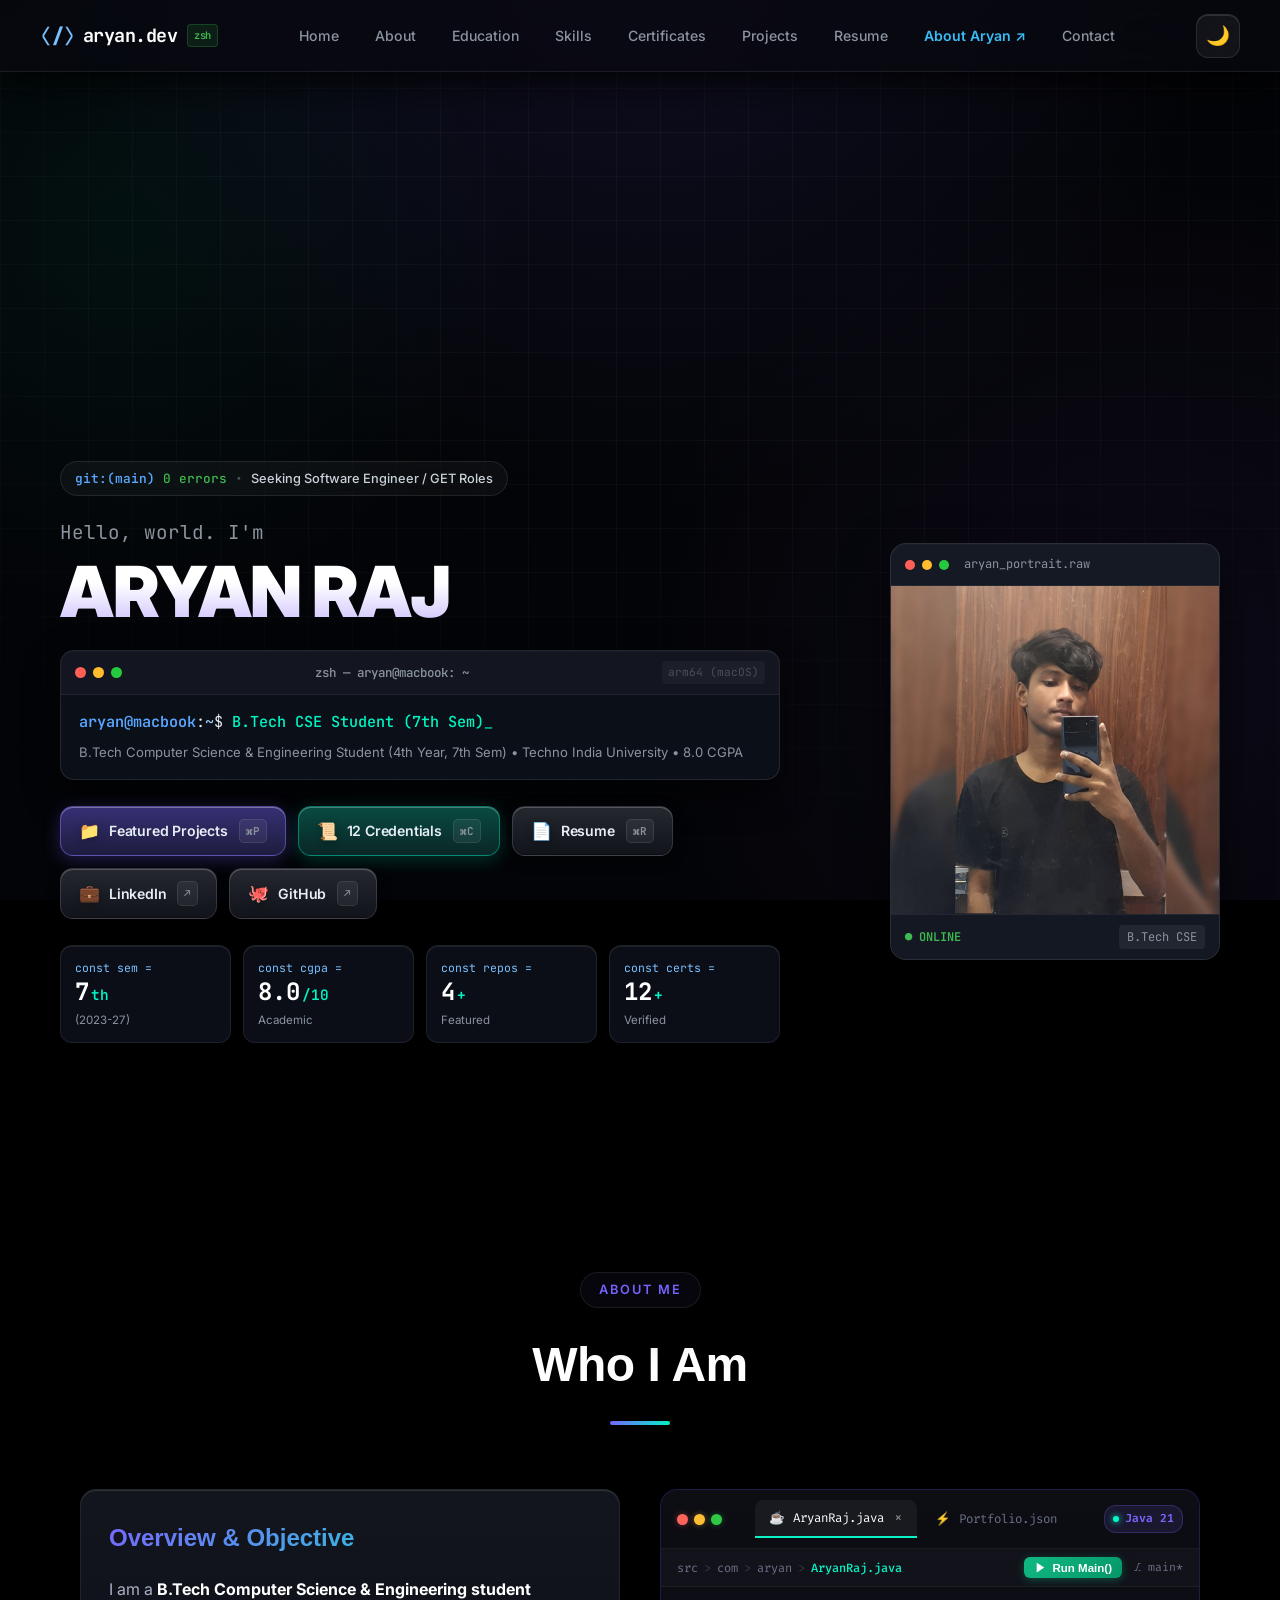
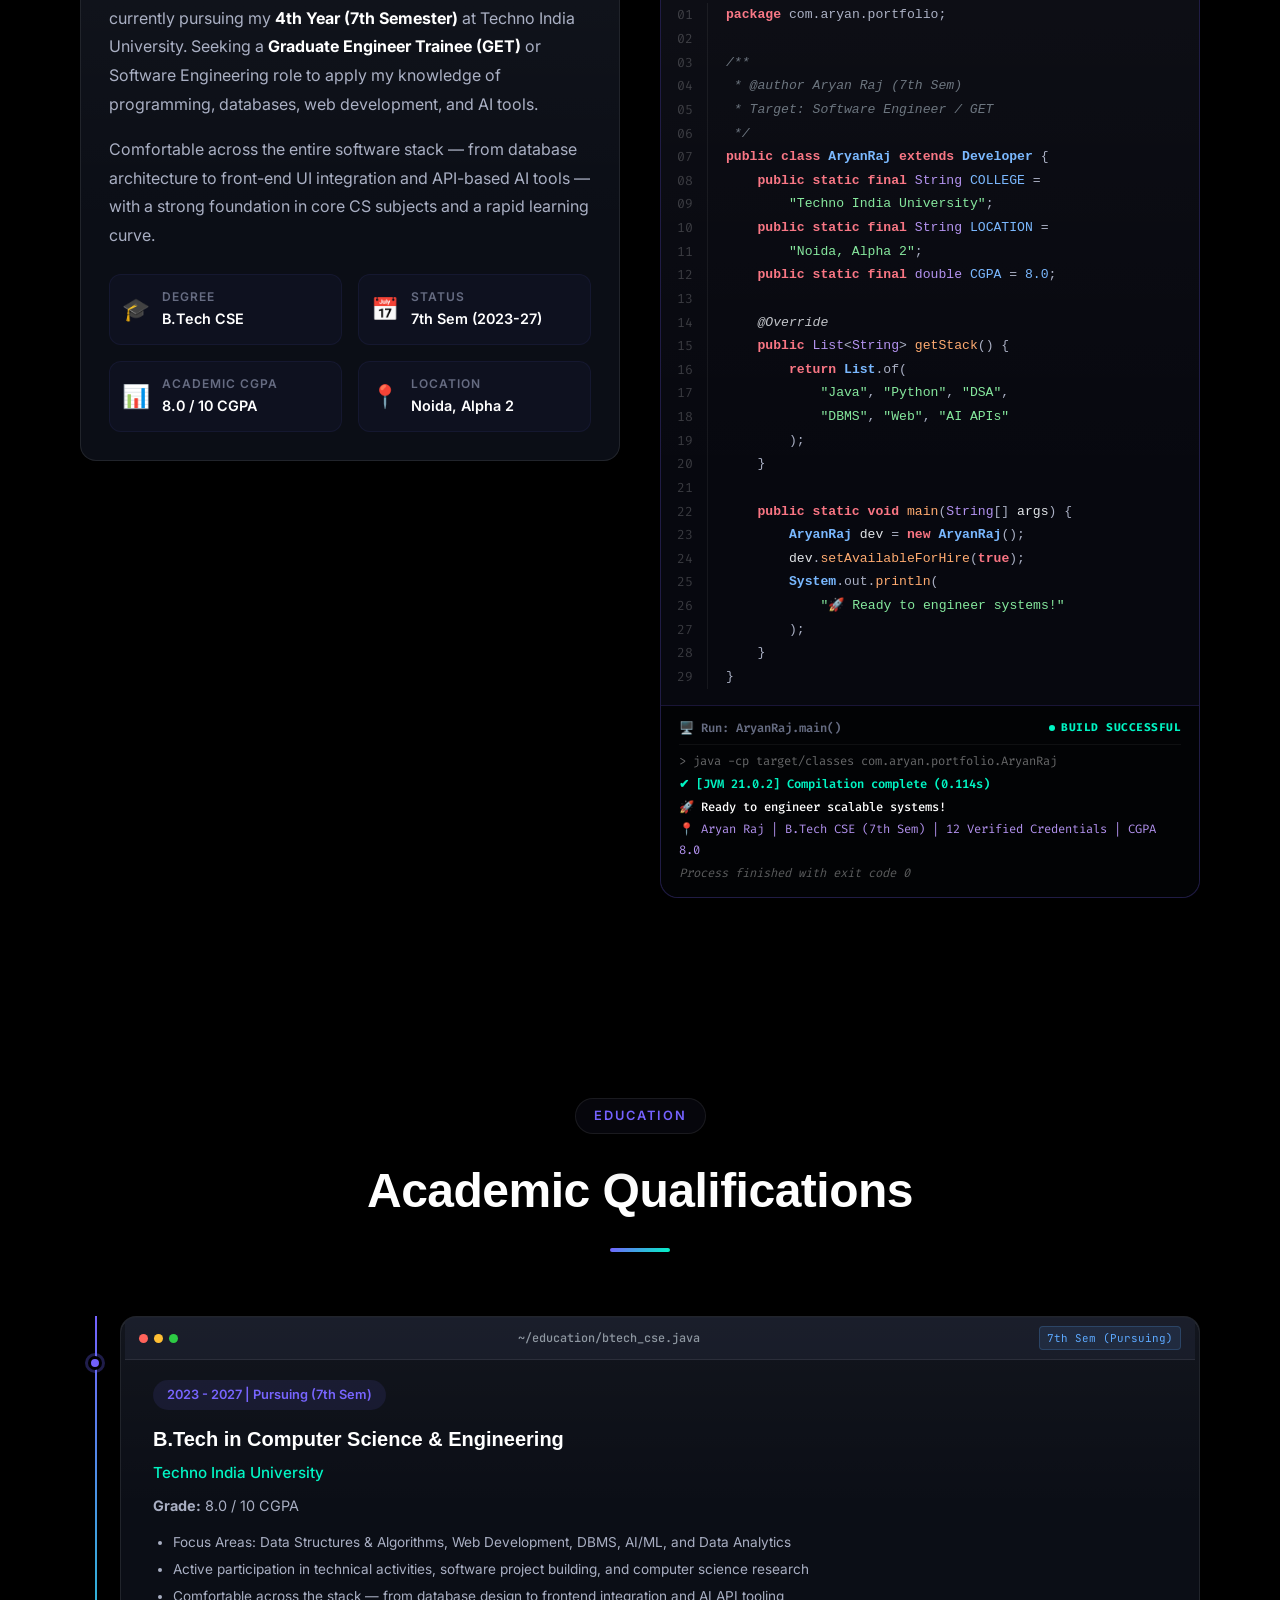
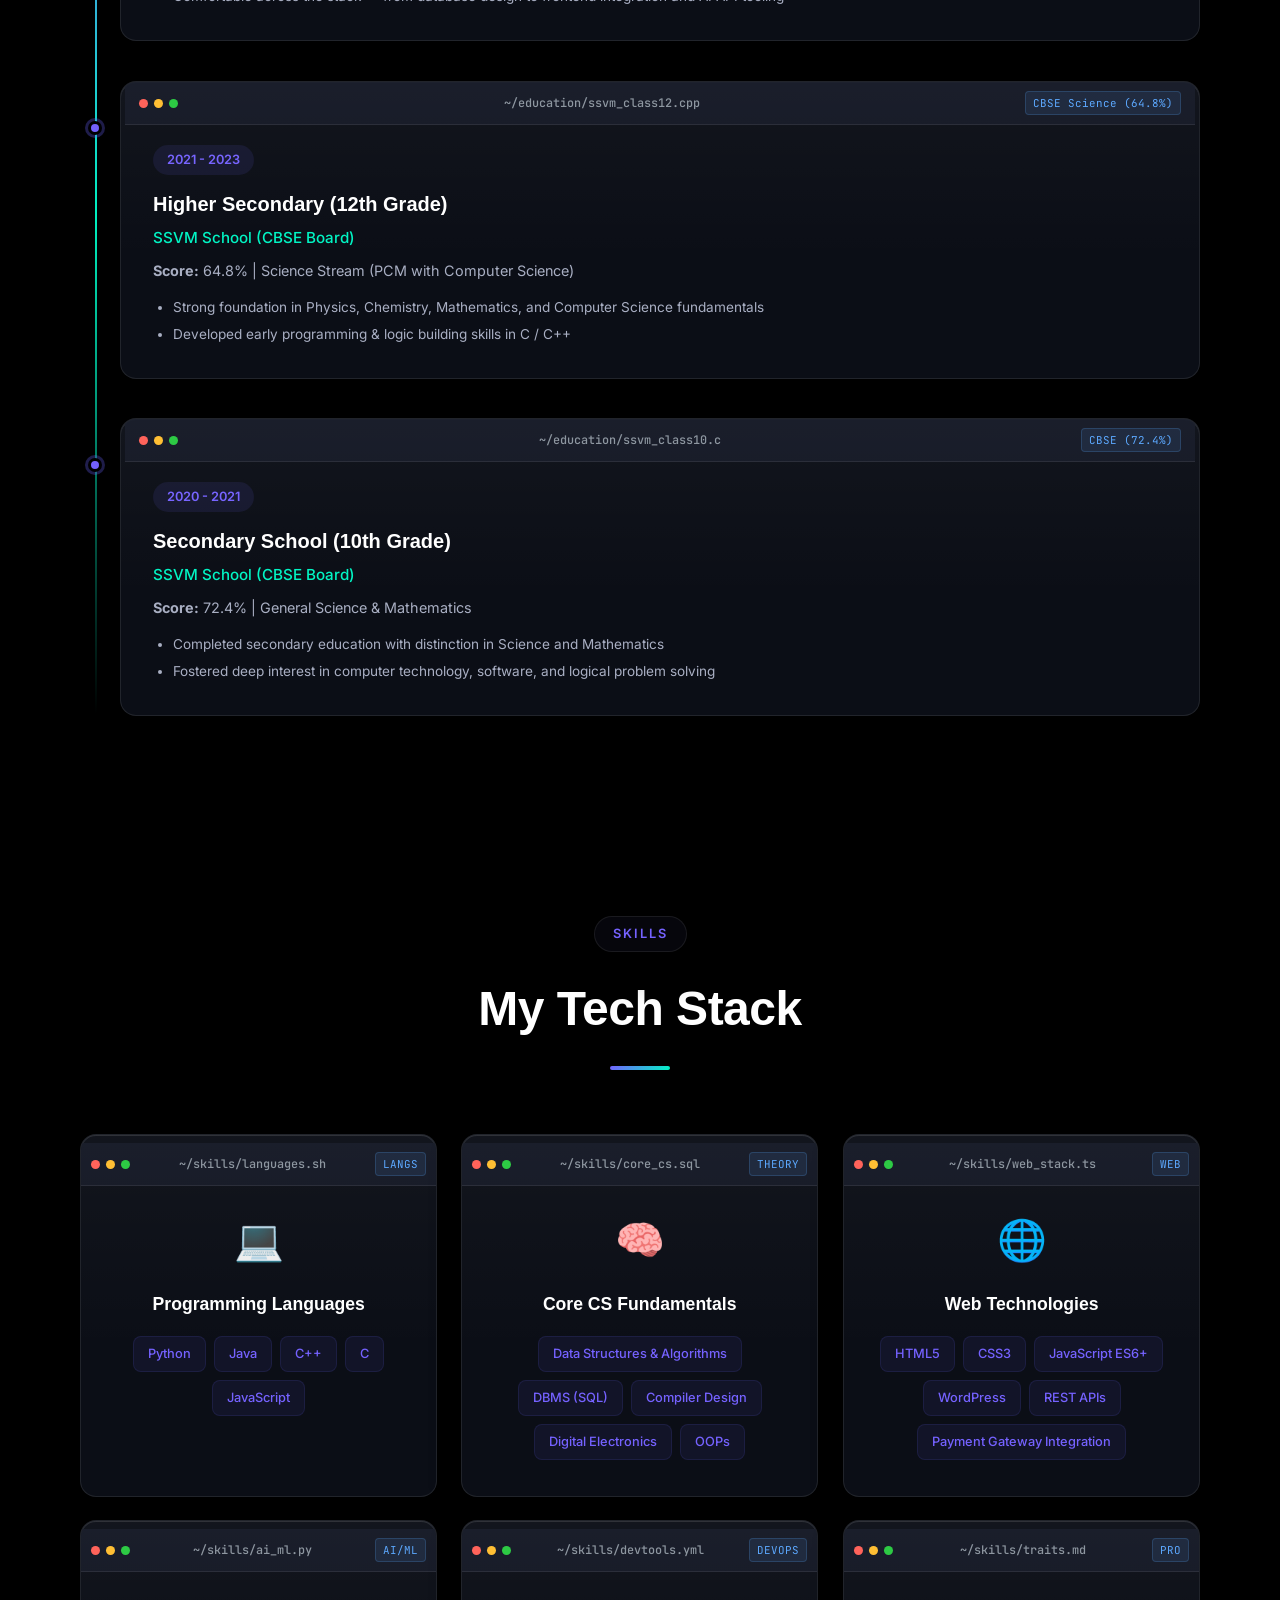
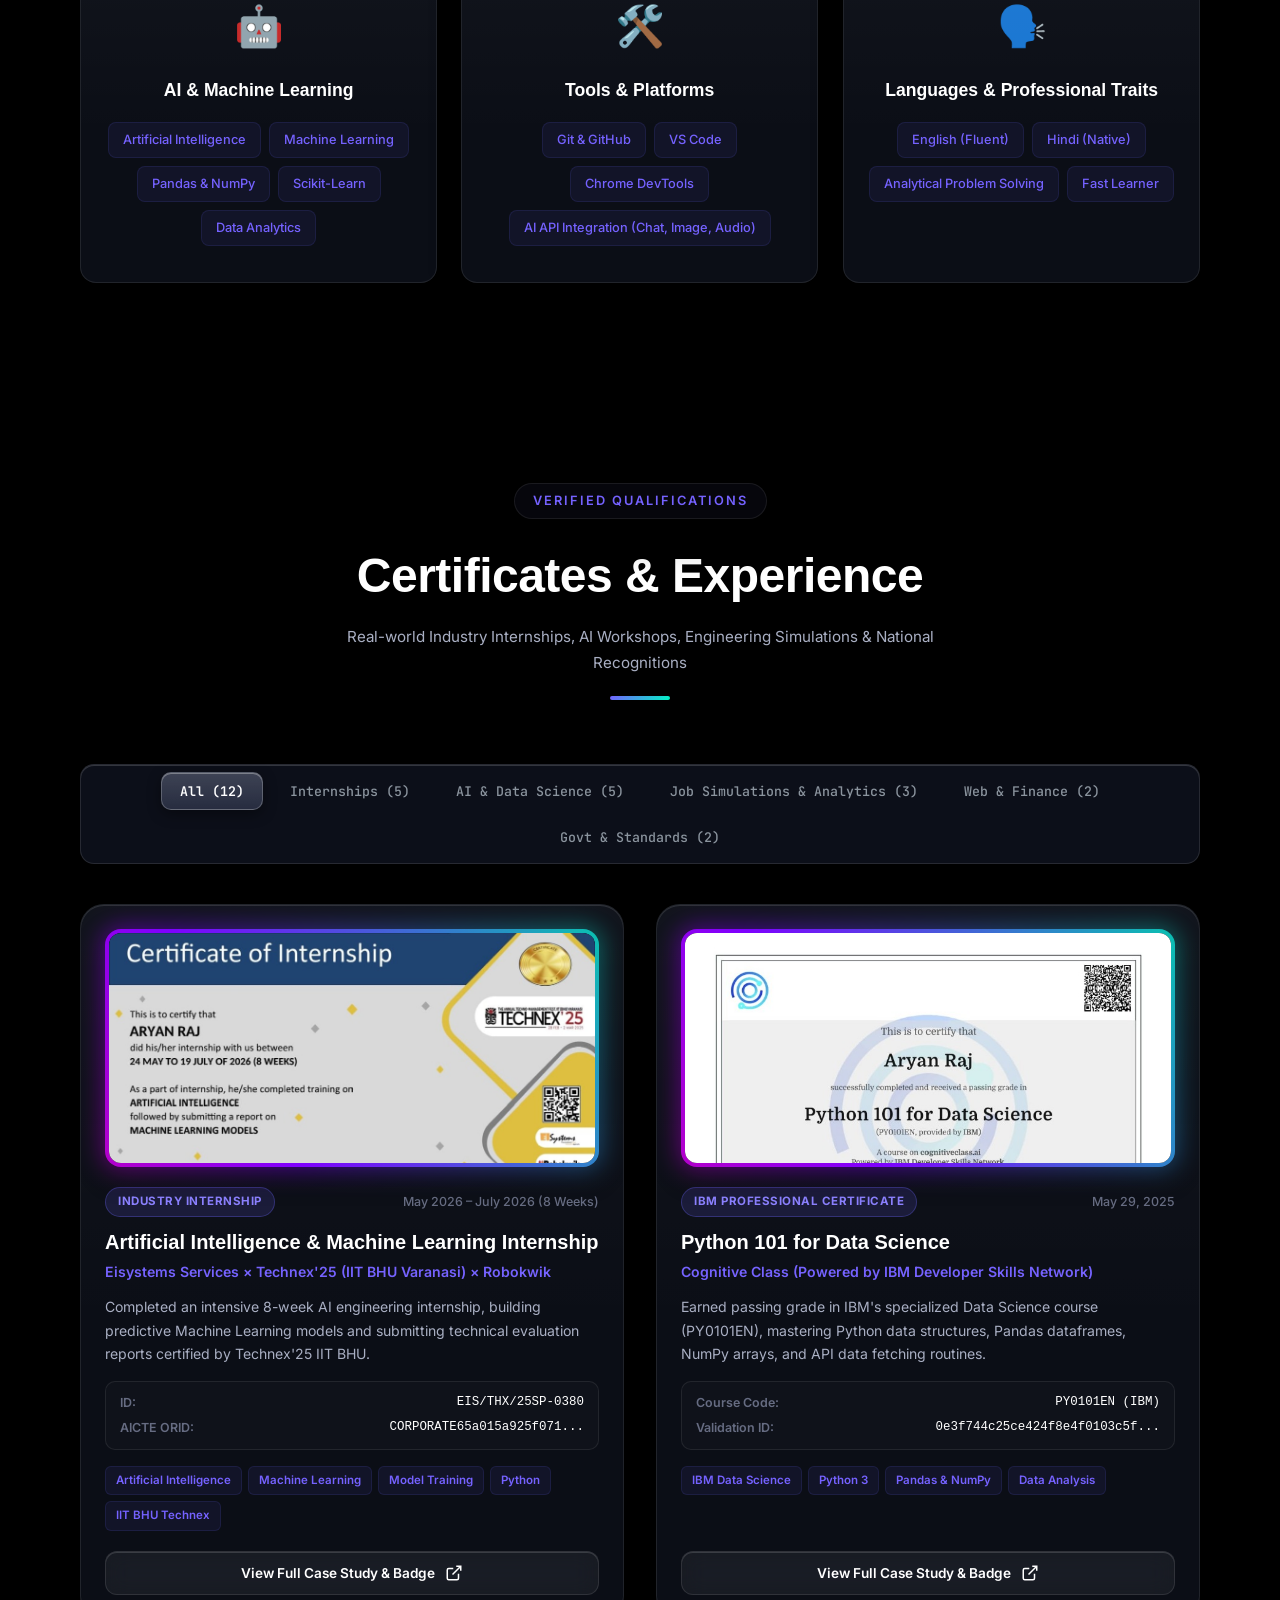
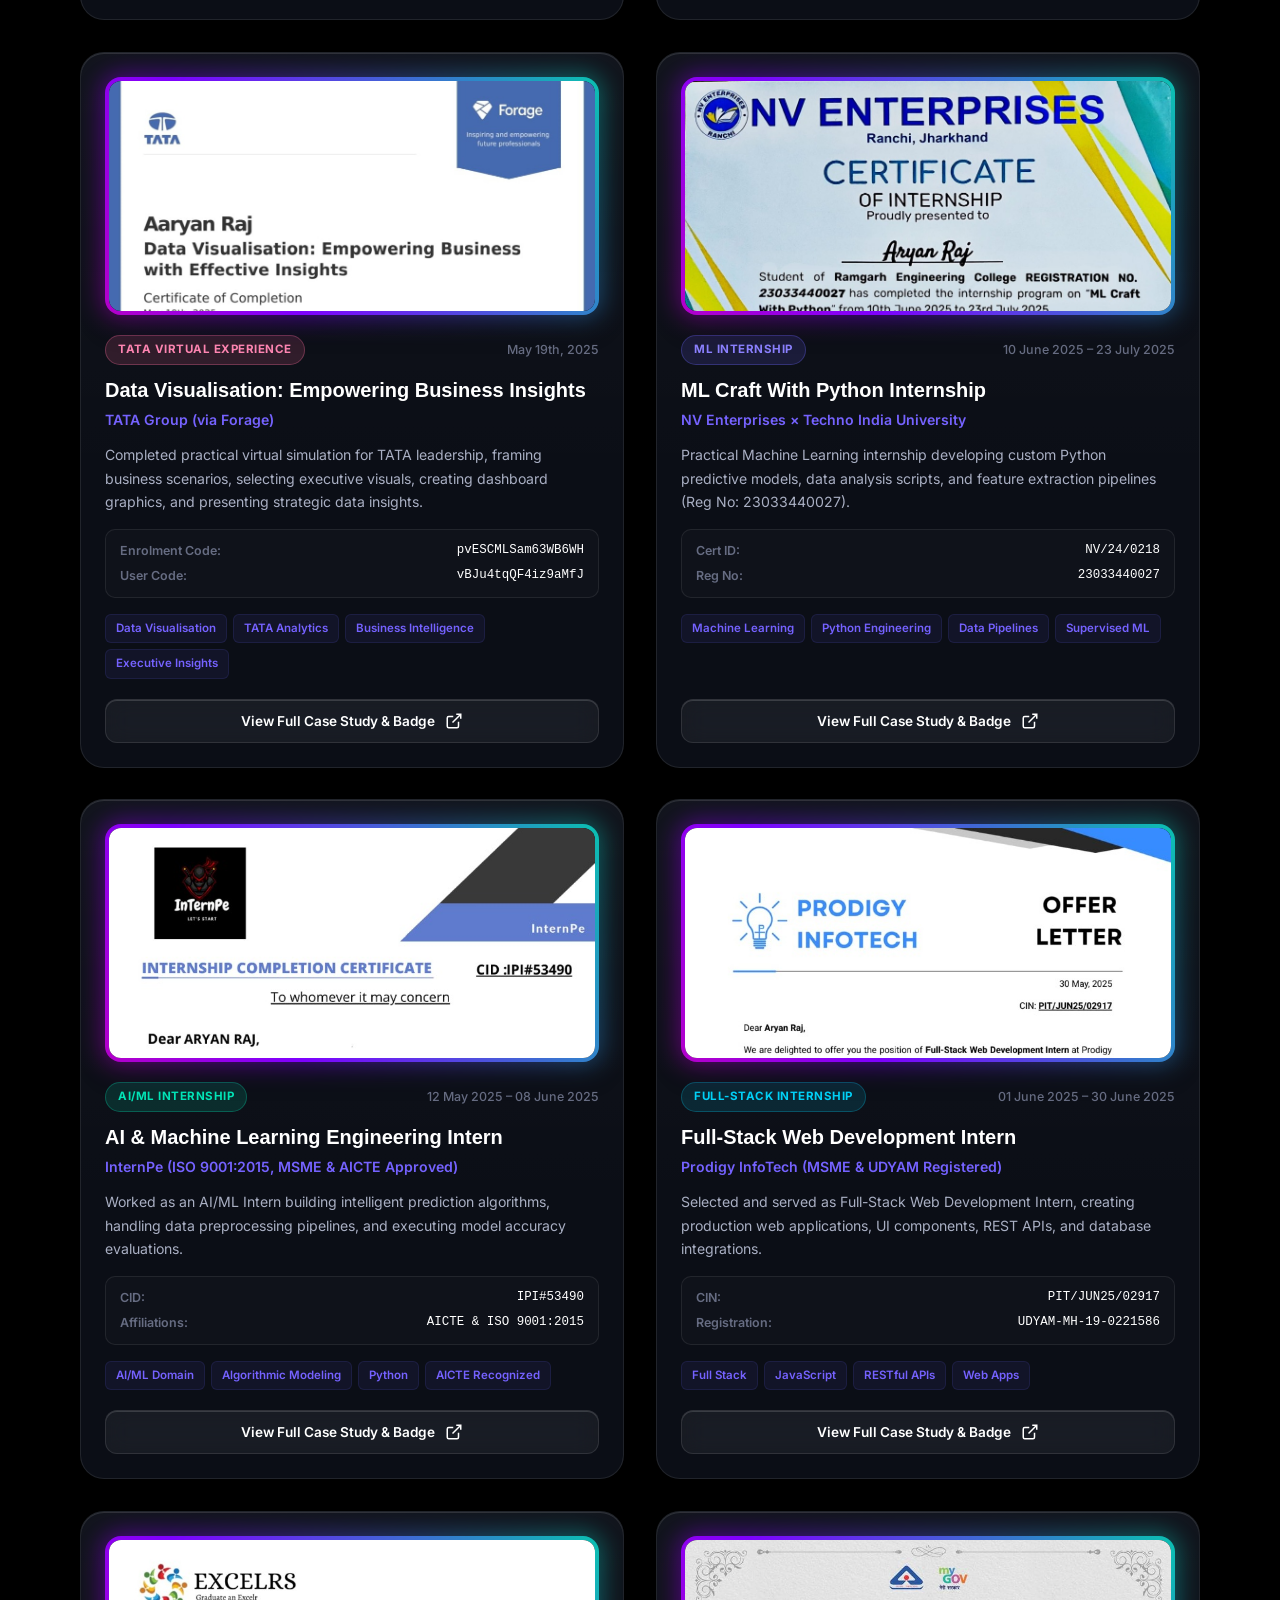
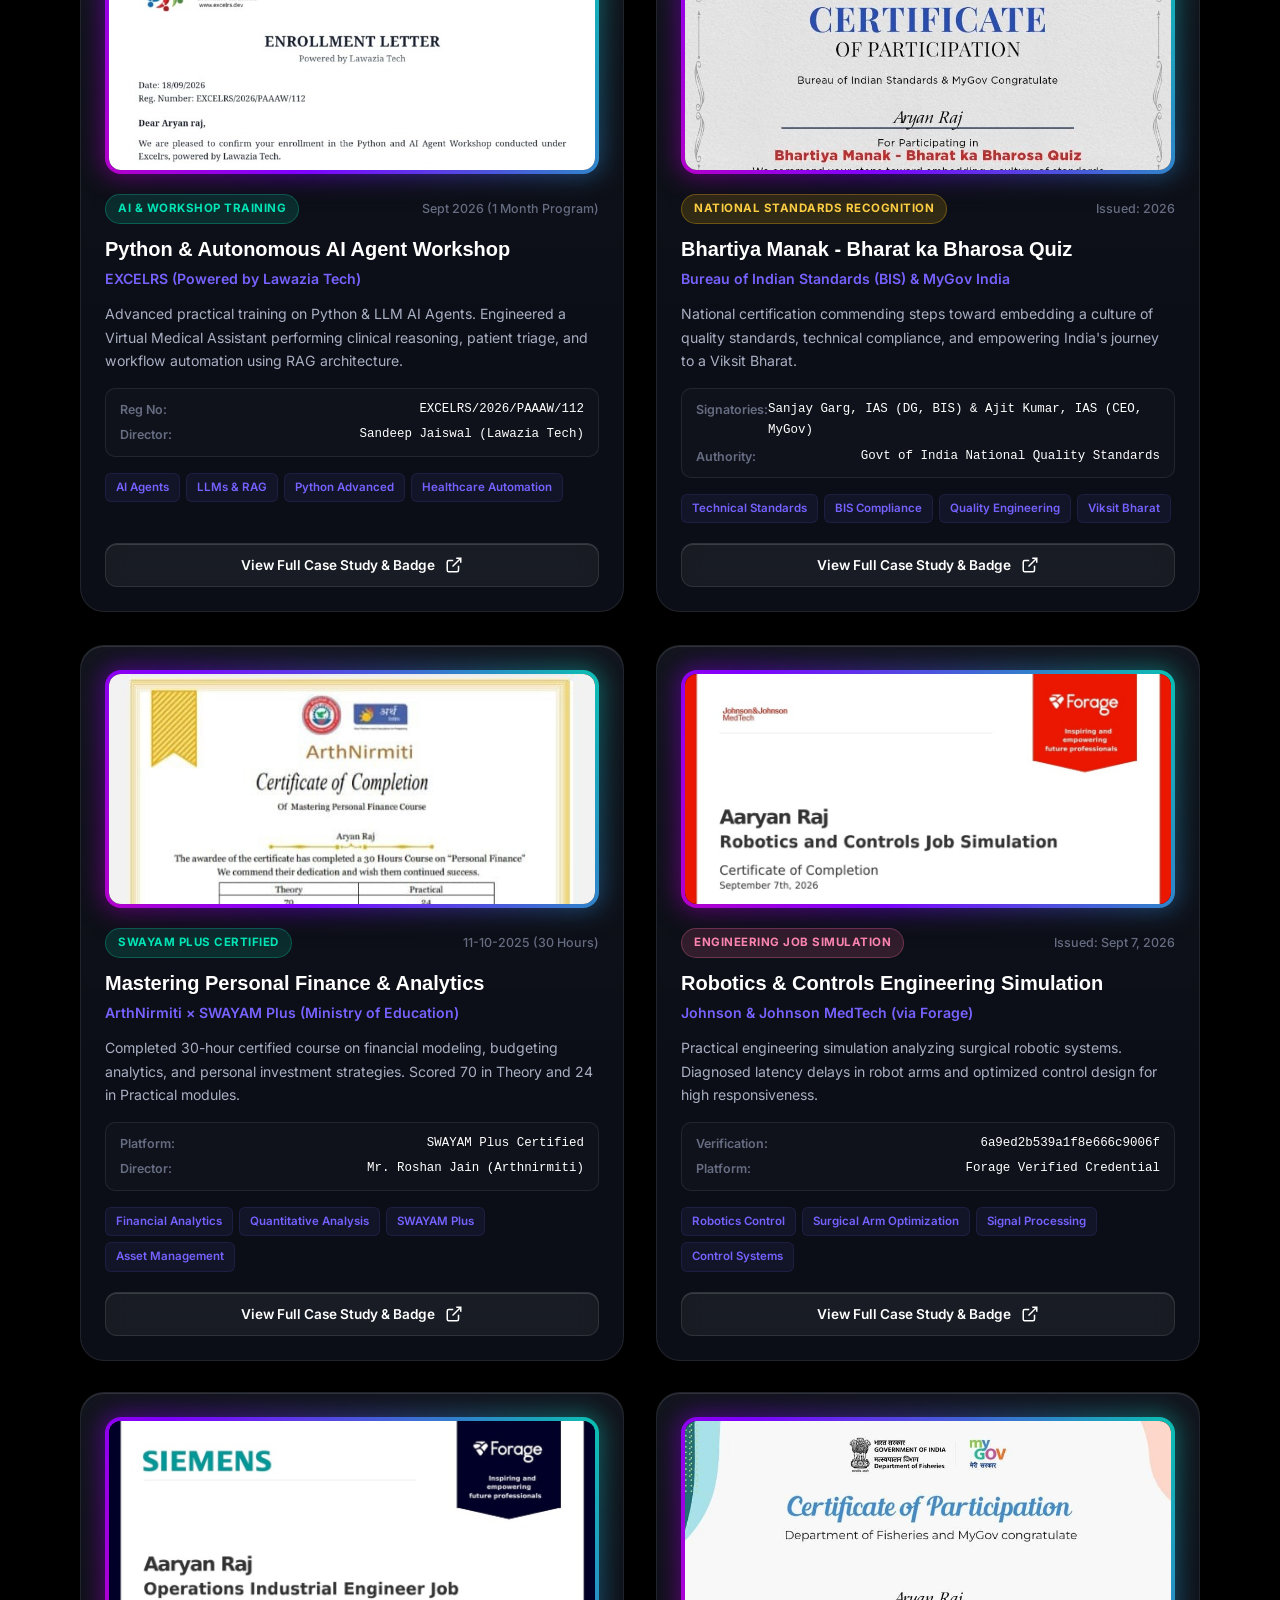
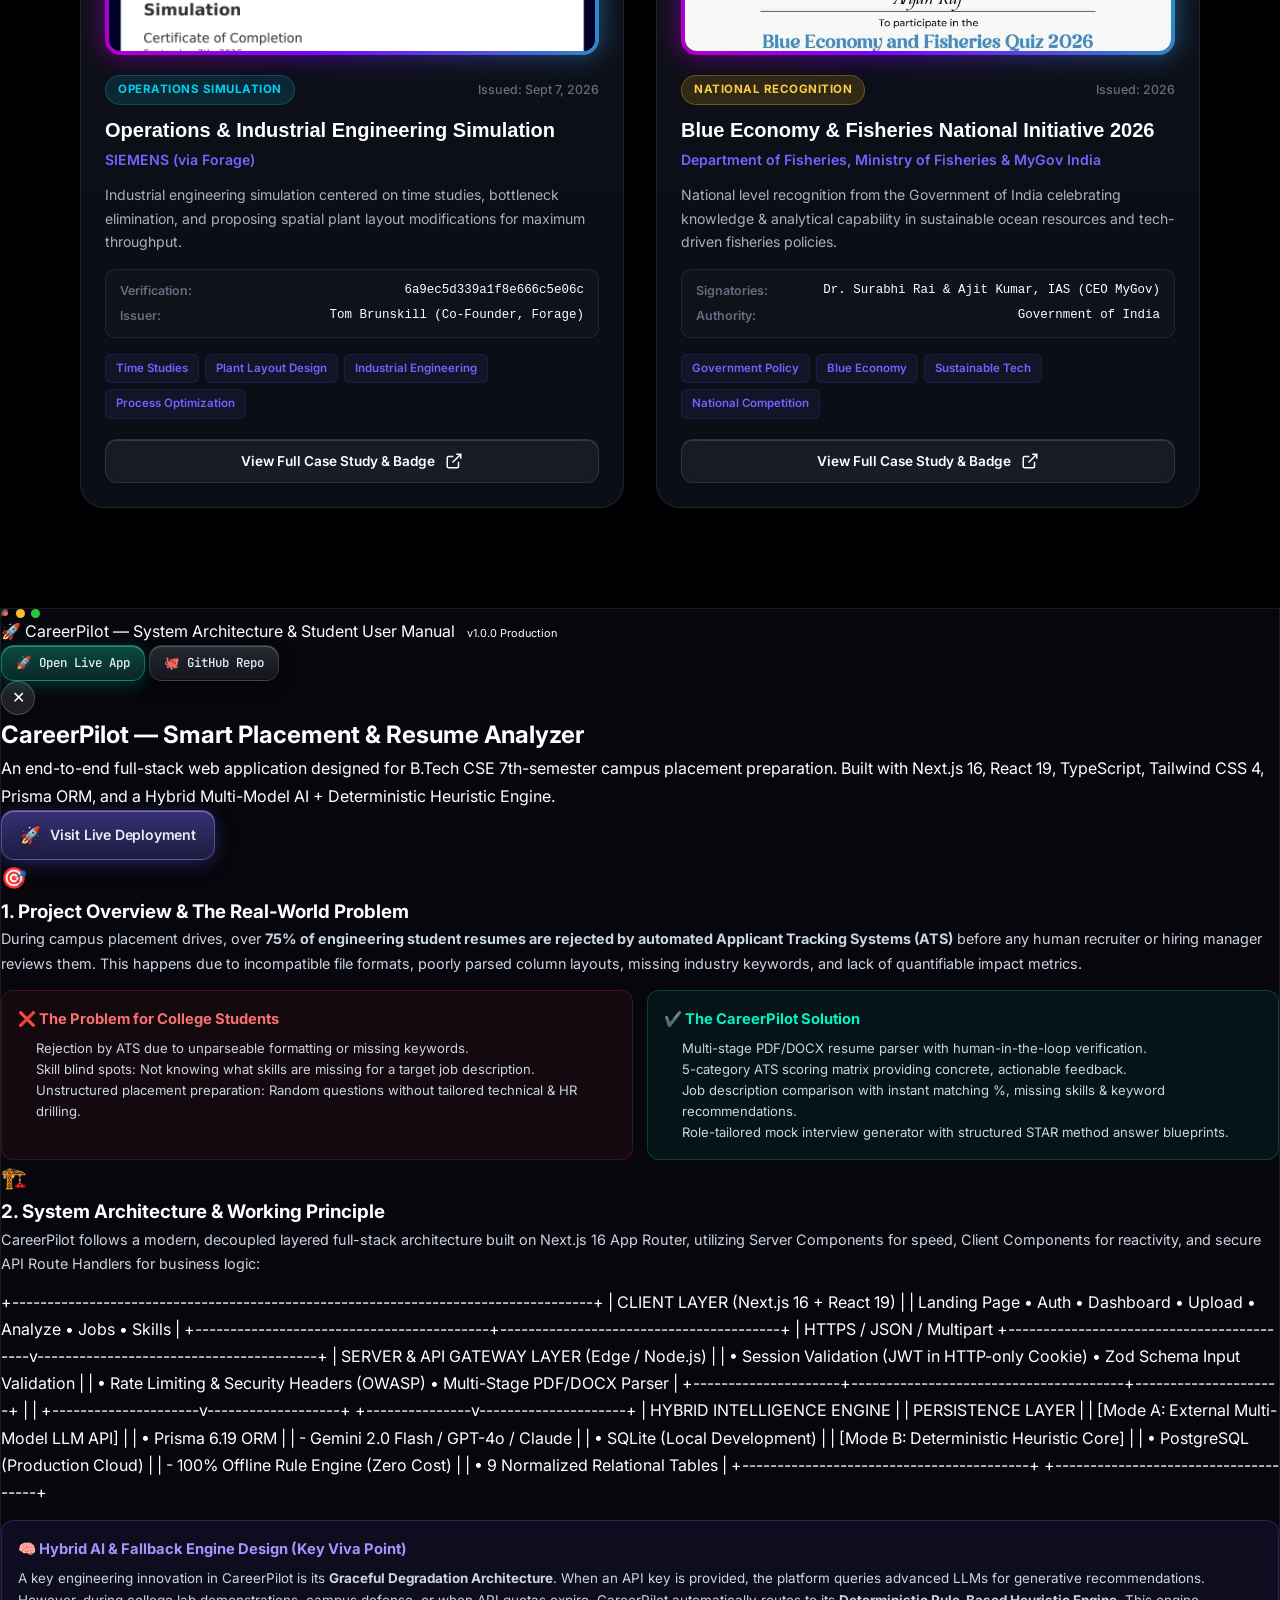
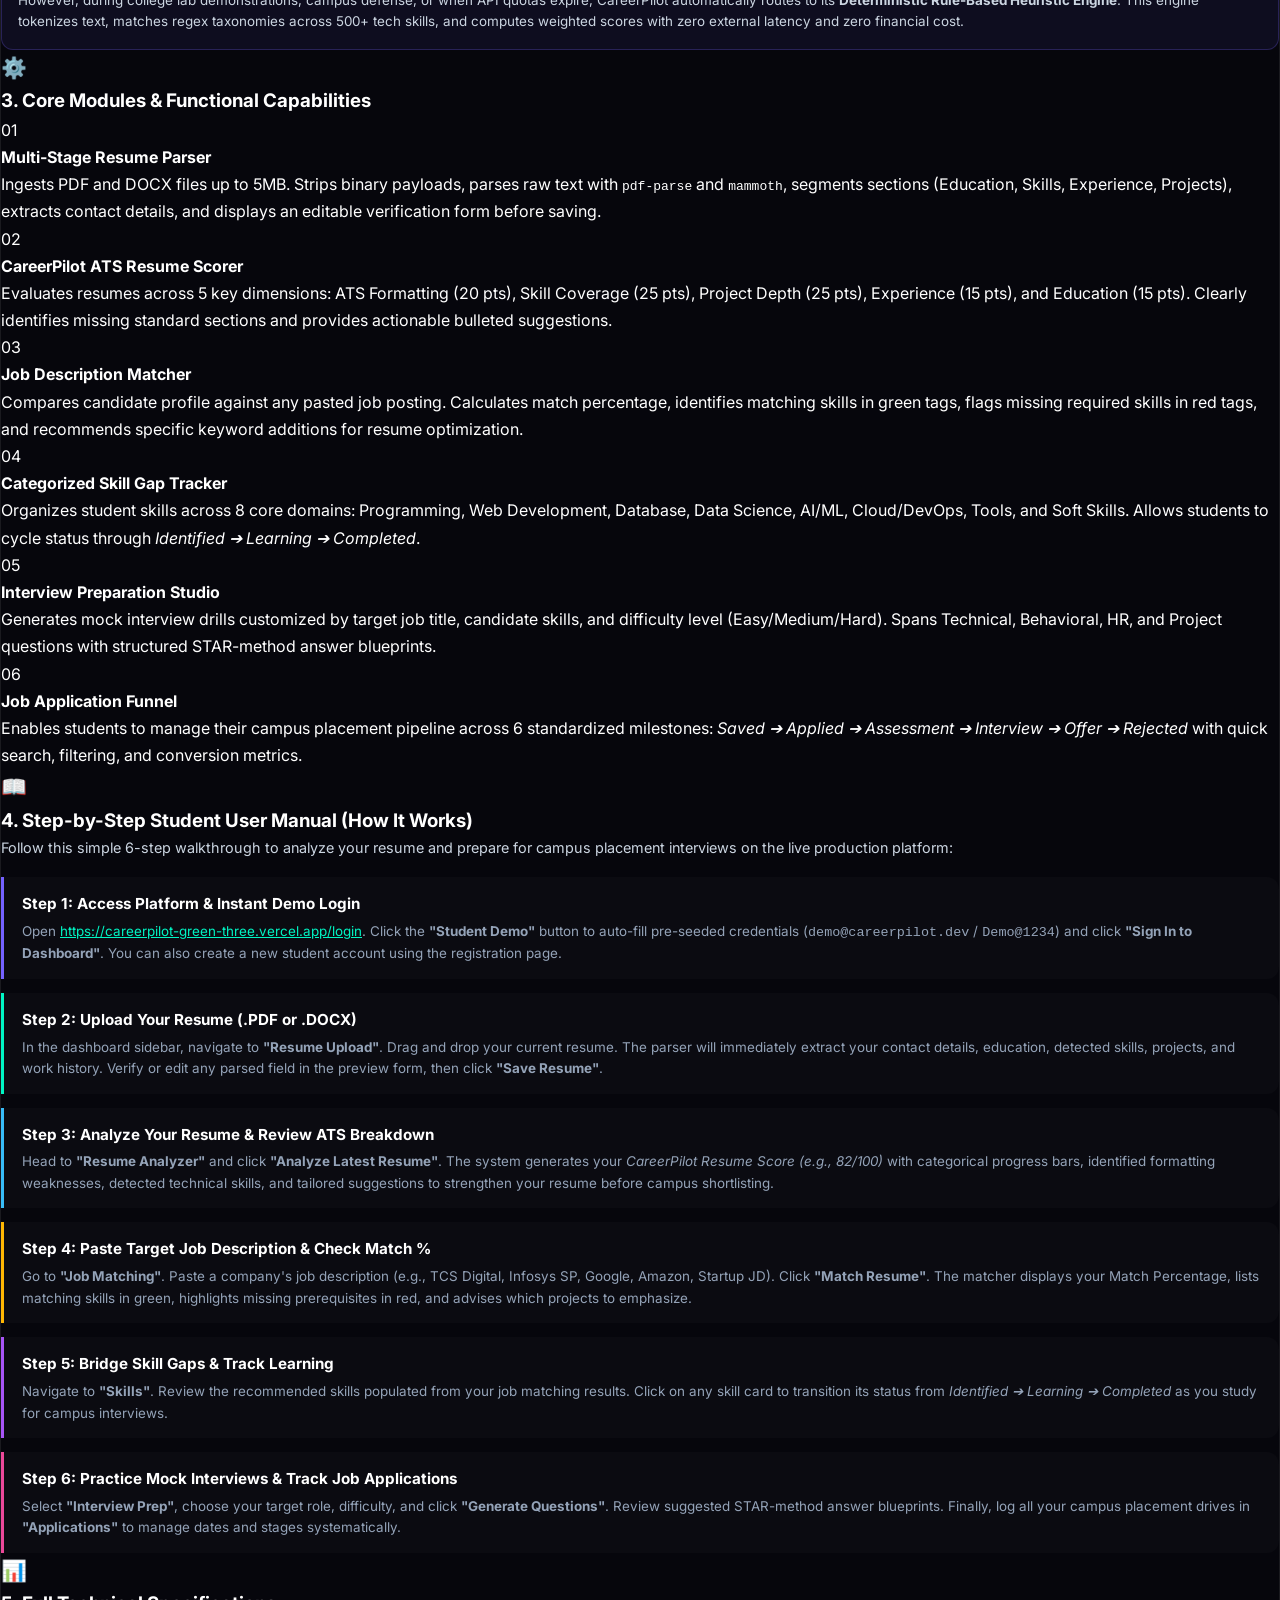
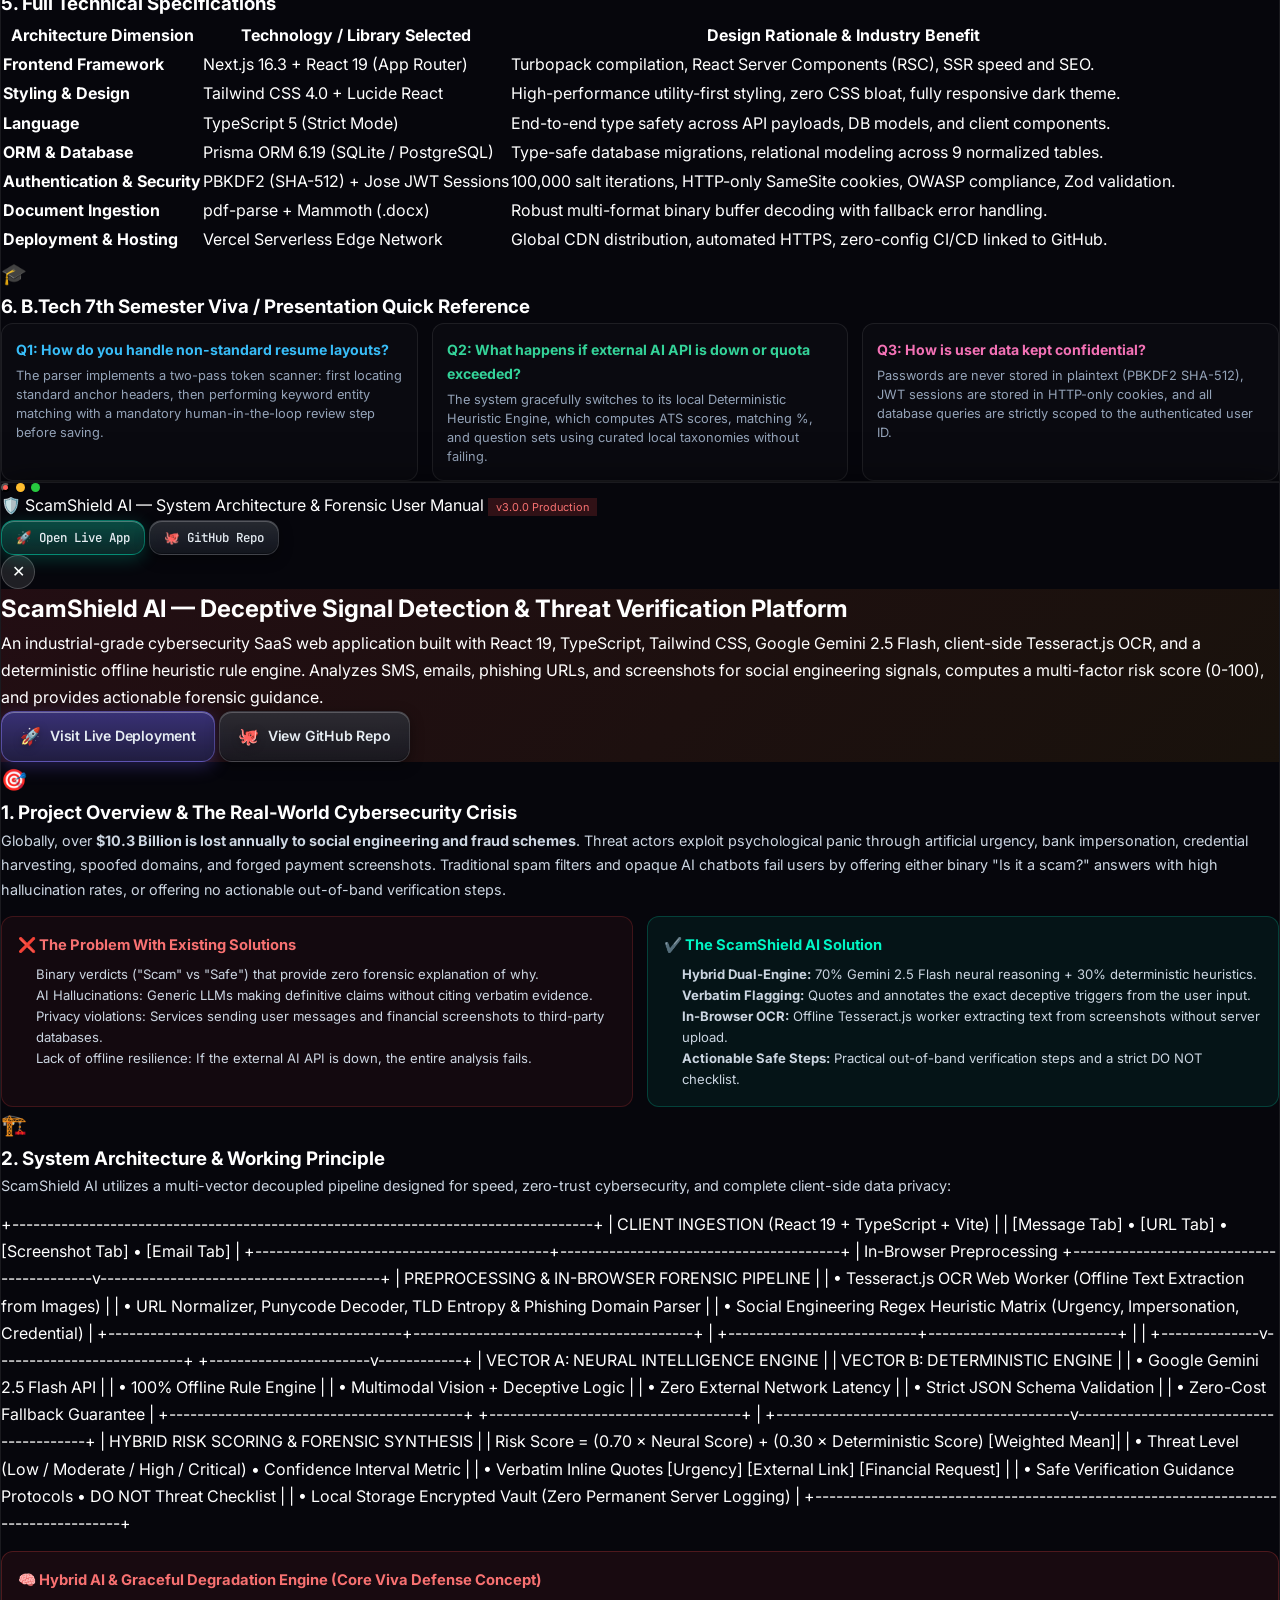
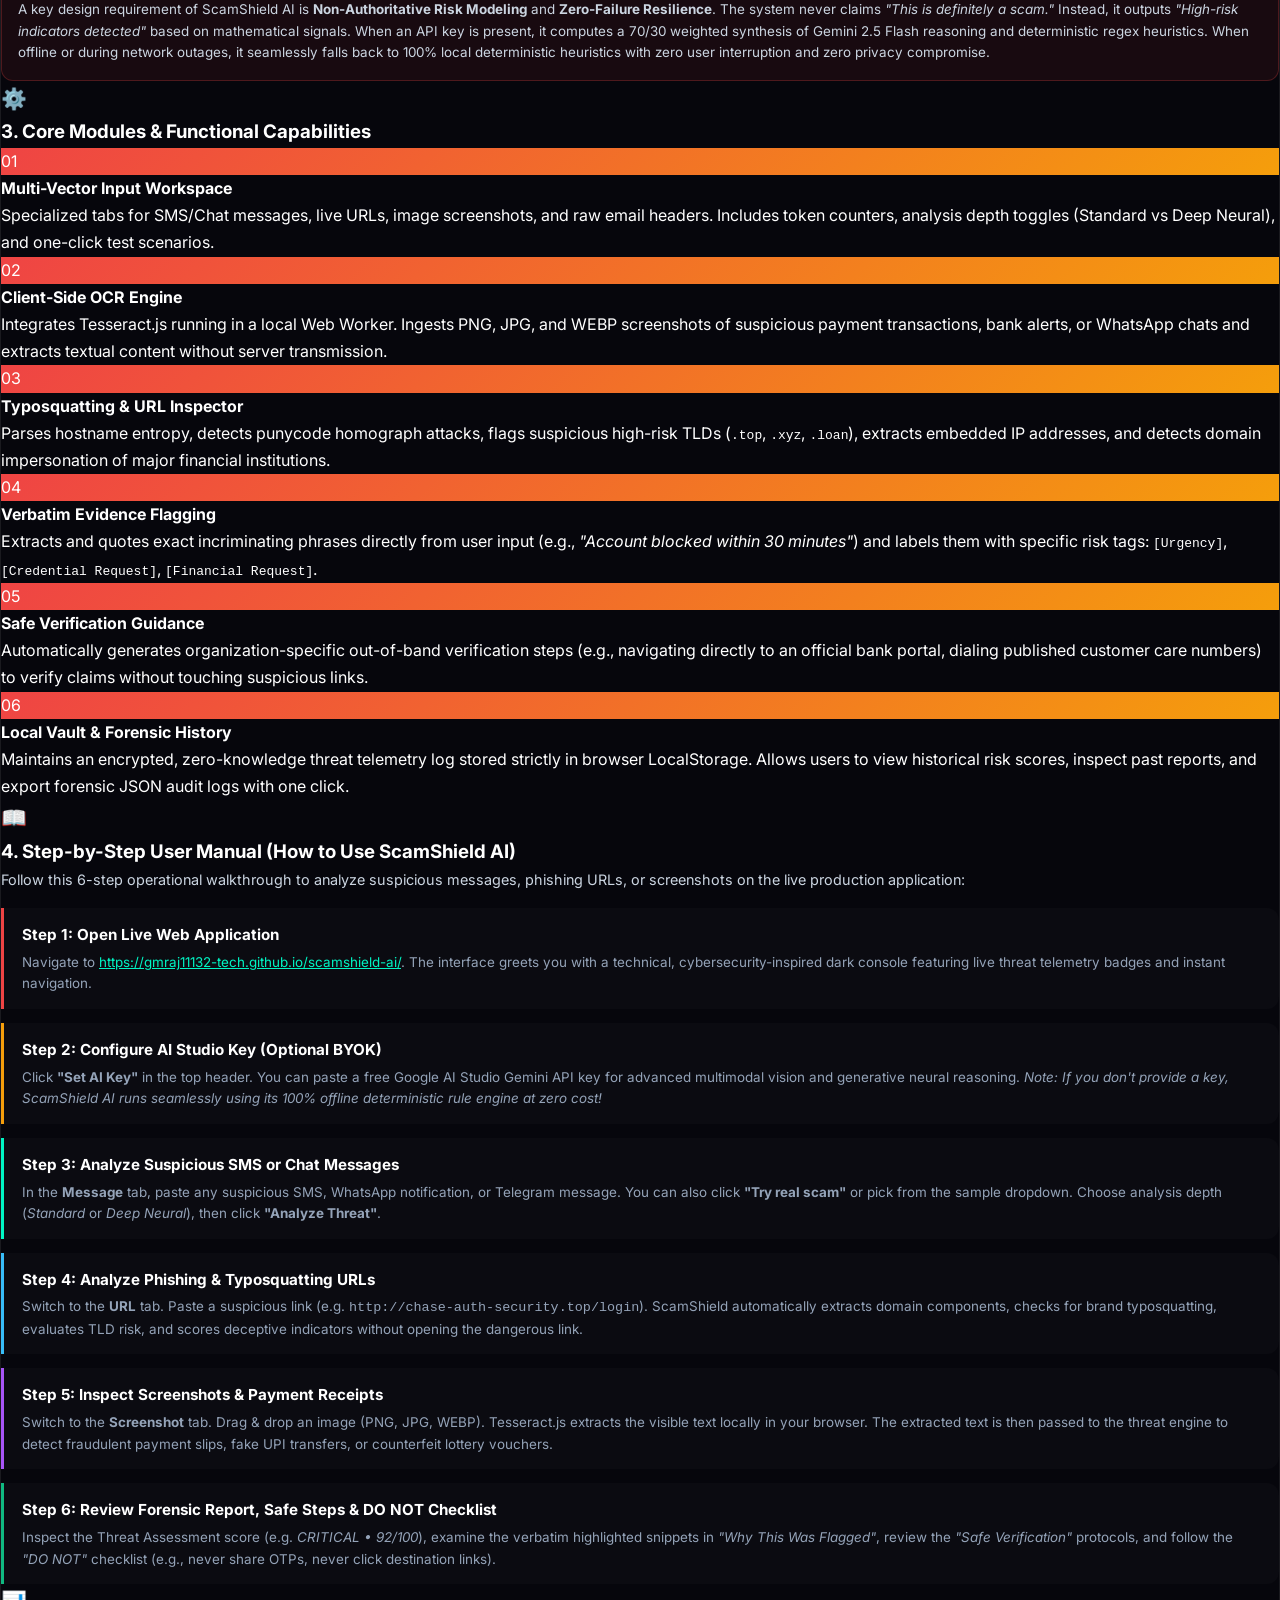
==== commit 5f97cbe9: "feat(projects): add ScamShield AI cybersecurity platform to Featured Projects with real screenshot a" ====
--- a/index.html
+++ b/index.html
@@ -1221,13 +1221,13 @@
     </div>
 
     <!-- CareerPilot Project Deep Dive & Complete Student User Manual Modal -->
-    <div class="project-modal-backdrop" id="careerpilotModal" role="dialog" aria-modal="true" aria-labelledby="careerpilotModalTitle">
+    <div class="project-modal-backdrop" id="careerpilotModal" role="dialog" aria-modal="true" aria-labelledby="careerpilotModalTitle" onclick="if (event.target === this) closeCareerpilotModal()">
         <div class="project-modal-window glass">
             <!-- macOS Topbar -->
             <div class="project-modal-topbar">
                 <div class="project-modal-topbar-left">
                     <div class="mac-dots">
-                        <button class="mac-dot red close-careerpilot-modal" title="Close (Esc)" aria-label="Close modal"></button>
+                        <button class="mac-dot red close-careerpilot-modal" title="Close (Esc)" aria-label="Close modal" onclick="closeCareerpilotModal()"></button>
                         <span class="mac-dot yellow"></span>
                         <span class="mac-dot green"></span>
                     </div>
@@ -1244,7 +1244,7 @@
                     <a href="https://github.com/gmraj11132-tech/careerpilot-ai-resume-analyzer" target="_blank" rel="noopener noreferrer" class="btn-crystal" style="padding: 6px 14px; font-size: 0.78rem;">
                         <span>🐙 GitHub Repo</span>
                     </a>
-                    <button class="modal-close-btn close-careerpilot-modal" style="position: static; width: 34px; height: 34px; font-size: 1rem;" aria-label="Close modal">✕</button>
+                    <button class="modal-close-btn close-careerpilot-modal" style="position: static; width: 34px; height: 34px; font-size: 1rem;" aria-label="Close modal" onclick="closeCareerpilotModal()">✕</button>
                 </div>
             </div>
 
@@ -1517,6 +1517,364 @@
         </div>
     </div>
 
+    <!-- CareerPilot Modal Controller Script (Immediate Global Execution) -->
+    <script>
+        function openCareerpilotModal() {
+            var m = document.getElementById('careerpilotModal');
+            if (m) {
+                m.classList.add('active');
+                document.body.style.overflow = 'hidden';
+            }
+        }
+        function closeCareerpilotModal() {
+            var m = document.getElementById('careerpilotModal');
+            if (m) {
+                m.classList.remove('active');
+                document.body.style.overflow = '';
+            }
+        }
+        window.openCareerpilotModal = openCareerpilotModal;
+        window.closeCareerpilotModal = closeCareerpilotModal;
+    </script>
+
+    <!-- ScamShield AI Project Deep Dive & Complete Forensic User Manual Modal -->
+    <div class="project-modal-backdrop" id="scamshieldModal" role="dialog" aria-modal="true" aria-labelledby="scamshieldModalTitle">
+        <div class="project-modal-window glass">
+            <!-- macOS Topbar -->
+            <div class="project-modal-topbar">
+                <div class="project-modal-topbar-left">
+                    <div class="mac-dots">
+                        <button class="mac-dot red close-scamshield-modal" title="Close (Esc)" aria-label="Close modal"></button>
+                        <span class="mac-dot yellow"></span>
+                        <span class="mac-dot green"></span>
+                    </div>
+                    <div class="project-modal-title" id="scamshieldModalTitle">
+                        <span>🛡️</span>
+                        <span>ScamShield AI — System Architecture &amp; Forensic User Manual</span>
+                        <span class="flagship-live-badge" style="font-size: 0.68rem; padding: 2px 8px; background: rgba(239, 68, 68, 0.18); border-color: rgba(239, 68, 68, 0.45); color: #f87171;">v3.0.0 Production</span>
+                    </div>
+                </div>
+                <div class="project-modal-topbar-actions">
+                    <a href="https://gmraj11132-tech.github.io/scamshield-ai/" target="_blank" rel="noopener noreferrer" class="btn-crystal secondary" style="padding: 6px 14px; font-size: 0.78rem;">
+                        <span>🚀 Open Live App</span>
+                    </a>
+                    <a href="https://github.com/gmraj11132-tech/scamshield-ai" target="_blank" rel="noopener noreferrer" class="btn-crystal" style="padding: 6px 14px; font-size: 0.78rem;">
+                        <span>🐙 GitHub Repo</span>
+                    </a>
+                    <button class="modal-close-btn close-scamshield-modal" style="position: static; width: 34px; height: 34px; font-size: 1rem;" aria-label="Close modal">✕</button>
+                </div>
+            </div>
+
+            <!-- Modal Body (Comprehensive Specifications & User Manual) -->
+            <div class="project-modal-body">
+                <!-- Hero Highlight Banner -->
+                <div class="manual-banner" style="background: linear-gradient(135deg, rgba(239, 68, 68, 0.12) 0%, rgba(245, 158, 11, 0.08) 100%); border-color: rgba(239, 68, 68, 0.25);">
+                    <div class="manual-banner-text">
+                        <h2>ScamShield AI — Deceptive Signal Detection &amp; Threat Verification Platform</h2>
+                        <p>
+                            An industrial-grade cybersecurity SaaS web application built with React 19, TypeScript, Tailwind CSS, Google Gemini 2.5 Flash, client-side Tesseract.js OCR, and a deterministic offline heuristic rule engine. Analyzes SMS, emails, phishing URLs, and screenshots for social engineering signals, computes a multi-factor risk score (0-100), and provides actionable forensic guidance.
+                        </p>
+                    </div>
+                    <div class="manual-banner-links">
+                        <a href="https://gmraj11132-tech.github.io/scamshield-ai/" target="_blank" rel="noopener noreferrer" class="btn-crystal primary ripple-btn">
+                            <span class="btn-icon">🚀</span>
+                            <span class="btn-text">Visit Live Deployment</span>
+                        </a>
+                        <a href="https://github.com/gmraj11132-tech/scamshield-ai" target="_blank" rel="noopener noreferrer" class="btn-crystal ripple-btn">
+                            <span class="btn-icon">🐙</span>
+                            <span class="btn-text">View GitHub Repo</span>
+                        </a>
+                    </div>
+                </div>
+
+                <!-- Section 1: Executive Summary & The Real-World Cyber Threat Crisis -->
+                <div class="manual-section-card">
+                    <div class="manual-sec-header">
+                        <span style="font-size: 1.3rem;">🎯</span>
+                        <h3>1. Project Overview &amp; The Real-World Cybersecurity Crisis</h3>
+                    </div>
+                    <p style="color: #cbd5e1; font-size: 0.9rem; line-height: 1.7; margin-bottom: 14px;">
+                        Globally, over <strong>$10.3 Billion is lost annually to social engineering and fraud schemes</strong>. Threat actors exploit psychological panic through artificial urgency, bank impersonation, credential harvesting, spoofed domains, and forged payment screenshots. Traditional spam filters and opaque AI chatbots fail users by offering either binary "Is it a scam?" answers with high hallucination rates, or offering no actionable out-of-band verification steps.
+                    </p>
+                    <div style="display: grid; grid-template-columns: repeat(auto-fit, minmax(280px, 1fr)); gap: 14px;">
+                        <div style="background: rgba(239, 68, 68, 0.06); border: 1px solid rgba(239, 68, 68, 0.2); padding: 16px; border-radius: 12px;">
+                            <h4 style="color: #f87171; font-size: 0.92rem; margin-bottom: 6px;">❌ The Problem With Existing Solutions</h4>
+                            <ul style="color: #cbd5e1; font-size: 0.82rem; line-height: 1.6; padding-left: 18px; margin: 0;">
+                                <li>Binary verdicts ("Scam" vs "Safe") that provide zero forensic explanation of why.</li>
+                                <li>AI Hallucinations: Generic LLMs making definitive claims without citing verbatim evidence.</li>
+                                <li>Privacy violations: Services sending user messages and financial screenshots to third-party databases.</li>
+                                <li>Lack of offline resilience: If the external AI API is down, the entire analysis fails.</li>
+                            </ul>
+                        </div>
+                        <div style="background: rgba(0, 245, 196, 0.06); border: 1px solid rgba(0, 245, 196, 0.2); padding: 16px; border-radius: 12px;">
+                            <h4 style="color: #00f5c4; font-size: 0.92rem; margin-bottom: 6px;">✔️ The ScamShield AI Solution</h4>
+                            <ul style="color: #cbd5e1; font-size: 0.82rem; line-height: 1.6; padding-left: 18px; margin: 0;">
+                                <li><strong>Hybrid Dual-Engine:</strong> 70% Gemini 2.5 Flash neural reasoning + 30% deterministic heuristics.</li>
+                                <li><strong>Verbatim Flagging:</strong> Quotes and annotates the exact deceptive triggers from the user input.</li>
+                                <li><strong>In-Browser OCR:</strong> Offline Tesseract.js worker extracting text from screenshots without server upload.</li>
+                                <li><strong>Actionable Safe Steps:</strong> Practical out-of-band verification steps and a strict DO NOT checklist.</li>
+                            </ul>
+                        </div>
+                    </div>
+                </div>
+
+                <!-- Section 2: Architecture & Working Principle -->
+                <div class="manual-section-card">
+                    <div class="manual-sec-header">
+                        <span style="font-size: 1.3rem;">🏗️</span>
+                        <h3>2. System Architecture &amp; Working Principle</h3>
+                    </div>
+                    <p style="color: #cbd5e1; font-size: 0.9rem; line-height: 1.7; margin-bottom: 12px;">
+                        ScamShield AI utilizes a multi-vector decoupled pipeline designed for speed, zero-trust cybersecurity, and complete client-side data privacy:
+                    </p>
+
+                    <div class="manual-arch-diagram">
++-----------------------------------------------------------------------------------+
+|                       CLIENT INGESTION (React 19 + TypeScript + Vite)             |
+|    [Message Tab]    •    [URL Tab]    •    [Screenshot Tab]    •    [Email Tab]   |
++------------------------------------------+----------------------------------------+
+                                           | In-Browser Preprocessing
++------------------------------------------v----------------------------------------+
+|                PREPROCESSING & IN-BROWSER FORENSIC PIPELINE                       |
+|  • Tesseract.js OCR Web Worker (Offline Text Extraction from Images)               |
+|  • URL Normalizer, Punycode Decoder, TLD Entropy & Phishing Domain Parser         |
+|  • Social Engineering Regex Heuristic Matrix (Urgency, Impersonation, Credential)  |
++------------------------------------------+----------------------------------------+
+                                           |
+               +---------------------------+---------------------------+
+               |                                                       |
++--------------v---------------------------+   +-----------------------v------------+
+|   VECTOR A: NEURAL INTELLIGENCE ENGINE   |   |   VECTOR B: DETERMINISTIC ENGINE   |
+|   • Google Gemini 2.5 Flash API          |   |   • 100% Offline Rule Engine       |
+|   • Multimodal Vision + Deceptive Logic  |   |   • Zero External Network Latency  |
+|   • Strict JSON Schema Validation        |   |   • Zero-Cost Fallback Guarantee   |
++------------------------------------------+   +------------------------------------+
+                                           |
++------------------------------------------v----------------------------------------+
+|                  HYBRID RISK SCORING & FORENSIC SYNTHESIS                         |
+|  Risk Score = (0.70 × Neural Score) + (0.30 × Deterministic Score) [Weighted Mean]|
+|  • Threat Level (Low / Moderate / High / Critical)  • Confidence Interval Metric  |
+|  • Verbatim Inline Quotes [Urgency] [External Link] [Financial Request]           |
+|  • Safe Verification Guidance Protocols             • DO NOT Threat Checklist     |
+|  • Local Storage Encrypted Vault (Zero Permanent Server Logging)                  |
++-----------------------------------------------------------------------------------+
+                    </div>
+
+                    <div style="background: rgba(239, 68, 68, 0.08); border: 1px solid rgba(239, 68, 68, 0.25); border-radius: 12px; padding: 16px; margin-top: 14px;">
+                        <h4 style="color: #f87171; font-size: 0.92rem; margin-bottom: 6px;">🧠 Hybrid AI &amp; Graceful Degradation Engine (Core Viva Defense Concept)</h4>
+                        <p style="color: #cbd5e1; font-size: 0.84rem; line-height: 1.6; margin: 0;">
+                            A key design requirement of ScamShield AI is <strong>Non-Authoritative Risk Modeling</strong> and <strong>Zero-Failure Resilience</strong>. The system never claims <em>"This is definitely a scam."</em> Instead, it outputs <em>"High-risk indicators detected"</em> based on mathematical signals. When an API key is present, it computes a 70/30 weighted synthesis of Gemini 2.5 Flash reasoning and deterministic regex heuristics. When offline or during network outages, it seamlessly falls back to 100% local deterministic heuristics with zero user interruption and zero privacy compromise.
+                        </p>
+                    </div>
+                </div>
+
+                <!-- Section 3: Core Functional Capabilities -->
+                <div class="manual-section-card">
+                    <div class="manual-sec-header">
+                        <span style="font-size: 1.3rem;">⚙️</span>
+                        <h3>3. Core Modules &amp; Functional Capabilities</h3>
+                    </div>
+                    <div class="manual-step-grid">
+                        <div class="manual-step-item">
+                            <div class="manual-step-num" style="background: linear-gradient(135deg, #ef4444, #f59e0b);">01</div>
+                            <h4>Multi-Vector Input Workspace</h4>
+                            <p>Specialized tabs for SMS/Chat messages, live URLs, image screenshots, and raw email headers. Includes token counters, analysis depth toggles (Standard vs Deep Neural), and one-click test scenarios.</p>
+                        </div>
+                        <div class="manual-step-item">
+                            <div class="manual-step-num" style="background: linear-gradient(135deg, #ef4444, #f59e0b);">02</div>
+                            <h4>Client-Side OCR Engine</h4>
+                            <p>Integrates Tesseract.js running in a local Web Worker. Ingests PNG, JPG, and WEBP screenshots of suspicious payment transactions, bank alerts, or WhatsApp chats and extracts textual content without server transmission.</p>
+                        </div>
+                        <div class="manual-step-item">
+                            <div class="manual-step-num" style="background: linear-gradient(135deg, #ef4444, #f59e0b);">03</div>
+                            <h4>Typosquatting &amp; URL Inspector</h4>
+                            <p>Parses hostname entropy, detects punycode homograph attacks, flags suspicious high-risk TLDs (<code>.top</code>, <code>.xyz</code>, <code>.loan</code>), extracts embedded IP addresses, and detects domain impersonation of major financial institutions.</p>
+                        </div>
+                        <div class="manual-step-item">
+                            <div class="manual-step-num" style="background: linear-gradient(135deg, #ef4444, #f59e0b);">04</div>
+                            <h4>Verbatim Evidence Flagging</h4>
+                            <p>Extracts and quotes exact incriminating phrases directly from user input (e.g., <em>"Account blocked within 30 minutes"</em>) and labels them with specific risk tags: <code>[Urgency]</code>, <code>[Credential Request]</code>, <code>[Financial Request]</code>.</p>
+                        </div>
+                        <div class="manual-step-item">
+                            <div class="manual-step-num" style="background: linear-gradient(135deg, #ef4444, #f59e0b);">05</div>
+                            <h4>Safe Verification Guidance</h4>
+                            <p>Automatically generates organization-specific out-of-band verification steps (e.g., navigating directly to an official bank portal, dialing published customer care numbers) to verify claims without touching suspicious links.</p>
+                        </div>
+                        <div class="manual-step-item">
+                            <div class="manual-step-num" style="background: linear-gradient(135deg, #ef4444, #f59e0b);">06</div>
+                            <h4>Local Vault &amp; Forensic History</h4>
+                            <p>Maintains an encrypted, zero-knowledge threat telemetry log stored strictly in browser LocalStorage. Allows users to view historical risk scores, inspect past reports, and export forensic JSON audit logs with one click.</p>
+                        </div>
+                    </div>
+                </div>
+
+                <!-- Section 4: Complete Step-by-Step User Manual -->
+                <div class="manual-section-card">
+                    <div class="manual-sec-header">
+                        <span style="font-size: 1.3rem;">📖</span>
+                        <h3>4. Step-by-Step User Manual (How to Use ScamShield AI)</h3>
+                    </div>
+                    <p style="color: #cbd5e1; font-size: 0.9rem; line-height: 1.7; margin-bottom: 16px;">
+                        Follow this 6-step operational walkthrough to analyze suspicious messages, phishing URLs, or screenshots on the live production application:
+                    </p>
+
+                    <div style="display: flex; flex-direction: column; gap: 14px;">
+                        <div style="background: rgba(255, 255, 255, 0.02); border-left: 3px solid #ef4444; padding: 14px 18px; border-radius: 0 12px 12px 0;">
+                            <h4 style="color: #ffffff; font-size: 0.95rem; margin-bottom: 4px;">Step 1: Open Live Web Application</h4>
+                            <p style="color: #94a3b8; font-size: 0.84rem; line-height: 1.6; margin: 0;">
+                                Navigate to <a href="https://gmraj11132-tech.github.io/scamshield-ai/" target="_blank" style="color: #00f5c4; text-decoration: underline;">https://gmraj11132-tech.github.io/scamshield-ai/</a>. The interface greets you with a technical, cybersecurity-inspired dark console featuring live threat telemetry badges and instant navigation.
+                            </p>
+                        </div>
+
+                        <div style="background: rgba(255, 255, 255, 0.02); border-left: 3px solid #f59e0b; padding: 14px 18px; border-radius: 0 12px 12px 0;">
+                            <h4 style="color: #ffffff; font-size: 0.95rem; margin-bottom: 4px;">Step 2: Configure AI Studio Key (Optional BYOK)</h4>
+                            <p style="color: #94a3b8; font-size: 0.84rem; line-height: 1.6; margin: 0;">
+                                Click <strong>"Set AI Key"</strong> in the top header. You can paste a free Google AI Studio Gemini API key for advanced multimodal vision and generative neural reasoning. <em>Note: If you don't provide a key, ScamShield AI runs seamlessly using its 100% offline deterministic rule engine at zero cost!</em>
+                            </p>
+                        </div>
+
+                        <div style="background: rgba(255, 255, 255, 0.02); border-left: 3px solid #00f5c4; padding: 14px 18px; border-radius: 0 12px 12px 0;">
+                            <h4 style="color: #ffffff; font-size: 0.95rem; margin-bottom: 4px;">Step 3: Analyze Suspicious SMS or Chat Messages</h4>
+                            <p style="color: #94a3b8; font-size: 0.84rem; line-height: 1.6; margin: 0;">
+                                In the <strong>Message</strong> tab, paste any suspicious SMS, WhatsApp notification, or Telegram message. You can also click <strong>"Try real scam"</strong> or pick from the sample dropdown. Choose analysis depth (<em>Standard</em> or <em>Deep Neural</em>), then click <strong>"Analyze Threat"</strong>.
+                            </p>
+                        </div>
+
+                        <div style="background: rgba(255, 255, 255, 0.02); border-left: 3px solid #38bdf8; padding: 14px 18px; border-radius: 0 12px 12px 0;">
+                            <h4 style="color: #ffffff; font-size: 0.95rem; margin-bottom: 4px;">Step 4: Analyze Phishing &amp; Typosquatting URLs</h4>
+                            <p style="color: #94a3b8; font-size: 0.84rem; line-height: 1.6; margin: 0;">
+                                Switch to the <strong>URL</strong> tab. Paste a suspicious link (e.g. <code>http://chase-auth-security.top/login</code>). ScamShield automatically extracts domain components, checks for brand typosquatting, evaluates TLD risk, and scores deceptive indicators without opening the dangerous link.
+                            </p>
+                        </div>
+
+                        <div style="background: rgba(255, 255, 255, 0.02); border-left: 3px solid #a855f7; padding: 14px 18px; border-radius: 0 12px 12px 0;">
+                            <h4 style="color: #ffffff; font-size: 0.95rem; margin-bottom: 4px;">Step 5: Inspect Screenshots &amp; Payment Receipts</h4>
+                            <p style="color: #94a3b8; font-size: 0.84rem; line-height: 1.6; margin: 0;">
+                                Switch to the <strong>Screenshot</strong> tab. Drag &amp; drop an image (PNG, JPG, WEBP). Tesseract.js extracts the visible text locally in your browser. The extracted text is then passed to the threat engine to detect fraudulent payment slips, fake UPI transfers, or counterfeit lottery vouchers.
+                            </p>
+                        </div>
+
+                        <div style="background: rgba(255, 255, 255, 0.02); border-left: 3px solid #10b981; padding: 14px 18px; border-radius: 0 12px 12px 0;">
+                            <h4 style="color: #ffffff; font-size: 0.95rem; margin-bottom: 4px;">Step 6: Review Forensic Report, Safe Steps &amp; DO NOT Checklist</h4>
+                            <p style="color: #94a3b8; font-size: 0.84rem; line-height: 1.6; margin: 0;">
+                                Inspect the Threat Assessment score (e.g. <em>CRITICAL • 92/100</em>), examine the verbatim highlighted snippets in <em>"Why This Was Flagged"</em>, review the <em>"Safe Verification"</em> protocols, and follow the <em>"DO NOT"</em> checklist (e.g., never share OTPs, never click destination links).
+                            </p>
+                        </div>
+                    </div>
+                </div>
+
+                <!-- Section 5: Technical Specifications Table -->
+                <div class="manual-section-card">
+                    <div class="manual-sec-header">
+                        <span style="font-size: 1.3rem;">📊</span>
+                        <h3>5. Full Technical Specifications</h3>
+                    </div>
+                    <div class="manual-table-wrap">
+                        <table class="manual-table">
+                            <thead>
+                                <tr>
+                                    <th>Architecture Dimension</th>
+                                    <th>Technology / Library Selected</th>
+                                    <th>Design Rationale &amp; Industry Benefit</th>
+                                </tr>
+                            </thead>
+                            <tbody>
+                                <tr>
+                                    <td><strong>Frontend Framework</strong></td>
+                                    <td>React 19 + TypeScript (Strict Mode)</td>
+                                    <td>Modern concurrency, fast component rendering, strict type-checking across threat schemas.</td>
+                                </tr>
+                                <tr>
+                                    <td><strong>Build Tooling &amp; Bundler</strong></td>
+                                    <td>Vite 6 + Rolldown Engine</td>
+                                    <td>Sub-second HMR development, optimized production chunking, zero build bloat.</td>
+                                </tr>
+                                <tr>
+                                    <td><strong>AI Neural Engine</strong></td>
+                                    <td>Google Gemini 2.5 Flash (@google/genai SDK)</td>
+                                    <td>High-speed, low-latency reasoning with structured JSON Schema enforcement.</td>
+                                </tr>
+                                <tr>
+                                    <td><strong>Offline Rule Engine</strong></td>
+                                    <td>Deterministic Regex &amp; Entropy Parser</td>
+                                    <td>100% offline fallback; zero financial API cost, zero external downtime dependency.</td>
+                                </tr>
+                                <tr>
+                                    <td><strong>In-Browser OCR</strong></td>
+                                    <td>Tesseract.js v5 Web Worker</td>
+                                    <td>Decentralized text extraction running locally in client thread; protects user image privacy.</td>
+                                </tr>
+                                <tr>
+                                    <td><strong>Styling &amp; Aesthetic</strong></td>
+                                    <td>Tailwind CSS + JetBrains Mono Font</td>
+                                    <td>Cybersecurity SaaS developer-console visual aesthetic inspired by OpenAI &amp; Linear.</td>
+                                </tr>
+                                <tr>
+                                    <td><strong>Privacy &amp; Data Vault</strong></td>
+                                    <td>In-Browser LocalStorage / IndexedDB</td>
+                                    <td>Zero server-side persistence; no user messages or screenshots ever stored on remote databases.</td>
+                                </tr>
+                                <tr>
+                                    <td><strong>Hosting &amp; CI/CD</strong></td>
+                                    <td>GitHub Pages + GitHub Actions CI/CD</td>
+                                    <td>Automated build pipeline, global CDN edge delivery with 100% uptime and SSL.</td>
+                                </tr>
+                            </tbody>
+                        </table>
+                    </div>
+                </div>
+
+                <!-- Section 6: College Viva / Defense Quick Reference -->
+                <div class="manual-section-card" style="margin-bottom: 0;">
+                    <div class="manual-sec-header">
+                        <span style="font-size: 1.3rem;">🎓</span>
+                        <h3>6. Technical Defense &amp; Viva Quick Reference</h3>
+                    </div>
+                    <div style="display: grid; grid-template-columns: repeat(auto-fit, minmax(280px, 1fr)); gap: 14px;">
+                        <div style="background: rgba(255, 255, 255, 0.02); border: 1px solid rgba(255, 255, 255, 0.08); padding: 14px; border-radius: 12px;">
+                            <strong style="color: #38bdf8; font-size: 0.88rem; display: block; margin-bottom: 4px;">Q1: Why combine Neural AI with a Deterministic Rule Engine?</strong>
+                            <p style="color: #94a3b8; font-size: 0.8rem; line-height: 1.5; margin: 0;">
+                                Pure LLMs can hallucinate false threats or miss known malicious regex signatures. Combining 70% neural reasoning with 30% deterministic heuristics grounds the score in verifiable regex patterns while handling creative social engineering.
+                            </p>
+                        </div>
+                        <div style="background: rgba(255, 255, 255, 0.02); border: 1px solid rgba(255, 255, 255, 0.08); padding: 14px; border-radius: 12px;">
+                            <strong style="color: #34d399; font-size: 0.88rem; display: block; margin-bottom: 4px;">Q2: How is user data kept confidential during analysis?</strong>
+                            <p style="color: #94a3b8; font-size: 0.8rem; line-height: 1.5; margin: 0;">
+                                OCR extraction occurs 100% locally in the browser via Tesseract.js Web Workers. In deterministic mode, zero packets leave the user's browser. When Gemini is queried, only the ephemeral prompt is sent without permanent backend logging.
+                            </p>
+                        </div>
+                        <div style="background: rgba(255, 255, 255, 0.02); border: 1px solid rgba(255, 255, 255, 0.08); padding: 14px; border-radius: 12px;">
+                            <strong style="color: #f472b6; font-size: 0.88rem; display: block; margin-bottom: 4px;">Q3: How does the system avoid false alarms on legitimate bank OTPs?</strong>
+                            <p style="color: #94a3b8; font-size: 0.8rem; line-height: 1.5; margin: 0;">
+                                The signal engine checks for coercive elements. Legitimate bank OTPs state <em>"Do not share this code"</em> (protective intent), whereas phishing messages command <em>"Submit OTP to prevent account suspension within 10 minutes"</em> (coercive intent).
+                            </p>
+                        </div>
+                    </div>
+                </div>
+            </div>
+        </div>
+    </div>
+
+    <!-- ScamShield Modal Controller Script (Immediate Global Execution) -->
+    <script>
+        function openScamshieldModal() {
+            var m = document.getElementById('scamshieldModal');
+            if (m) {
+                m.classList.add('active');
+                document.body.style.overflow = 'hidden';
+            }
+        }
+        function closeScamshieldModal() {
+            var m = document.getElementById('scamshieldModal');
+            if (m) {
+                m.classList.remove('active');
+                document.body.style.overflow = '';
+            }
+        }
+        window.openScamshieldModal = openScamshieldModal;
+        window.closeScamshieldModal = closeScamshieldModal;
+    </script>
+
     <!-- macOS In-App Browser Window (AryanOS Safari / Web Inspector) -->
     <div class="os-browser-backdrop" id="osBrowserModal">
         <div class="os-browser-window glass">
@@ -1617,108 +1975,127 @@
                 <h2 class="section-title text-3d-subtle">Featured Projects</h2>
                 <div class="section-line"></div>
             </div>
-            <div class="projects-grid">
-                <!-- Flagship Project: CareerPilot — AI-Based Smart Placement & Resume Analyzer -->
-                <div class="flagship-project-card glass-card reveal-up" id="careerpilotCard">
-                    <!-- Left: Interactive Visual with Real Live Screenshot -->
-                    <div class="flagship-visual open-careerpilot-modal-btn" title="Click to open Full Project Architecture & Student User Manual">
-                        <div class="flagship-window-bar">
-                            <div class="mac-dots">
-                                <span class="mac-dot red"></span>
-                                <span class="mac-dot yellow"></span>
-                                <span class="mac-dot green"></span>
-                            </div>
-                            <div class="flagship-url-pill">
-                                <span>🔒</span> careerpilot.vercel.app
-                            </div>
-                            <span class="flagship-live-badge">🟢 Live Production</span>
-                        </div>
-                        <div class="flagship-img-wrapper">
-                            <img src="careerpilot_thumbnail.png" alt="CareerPilot — AI-Based Smart Placement & Resume Analyzer Screenshot" loading="lazy">
-                            <div class="flagship-visual-overlay">
-                                <div class="flagship-inspect-hint">
-                                    <span>🔍 Click to View Architecture &amp; User Manual</span>
-                                    <span>↗</span>
-                                </div>
-                            </div>
-                        </div>
-                    </div>
-
-                    <!-- Right: Project Information, Specs & CTAs -->
-                    <div class="flagship-content">
-                        <div>
-                            <div class="flagship-tag-bar">
-                                <span class="flagship-badge-capstone">🎓 7th Sem B.Tech Capstone Project</span>
-                                <span class="mac-tag" style="background: rgba(0, 245, 196, 0.1); color: #00f5c4; border: 1px solid rgba(0, 245, 196, 0.3);">Next.js 16 + React 19</span>
-                                <span class="mac-tag" style="background: rgba(117, 98, 255, 0.1); color: #a594fd; border: 1px solid rgba(117, 98, 255, 0.3);">Hybrid AI / Fallback</span>
-                            </div>
-
-                            <h3 class="flagship-title">CareerPilot — AI-Based Smart Placement &amp; Resume Analyzer</h3>
-                            
-                            <p class="flagship-desc">
-                                A production-ready, full-stack placement intelligence web platform designed to solve the campus placement preparation crisis. Automatically parses candidate resumes, calculates granular ATS scores, matches candidate profiles against company job descriptions, detects critical missing skills, and generates tailored technical/HR mock interview sessions.
-                            </p>
-
-                            <!-- Key Capabilities Matrix -->
-                            <div class="flagship-features-grid">
-                                <div class="flagship-feat-item">
-                                    <span class="flagship-feat-icon">📄</span>
-                                    <div class="flagship-feat-text">
-                                        <h5>Multi-Stage Parser</h5>
-                                        <p>Extracts contact, education, skills &amp; projects from PDF/DOCX with human-in-the-loop review.</p>
-                                    </div>
-                                </div>
-                                <div class="flagship-feat-item">
-                                    <span class="flagship-feat-icon">📊</span>
-                                    <div class="flagship-feat-text">
-                                        <h5>Dynamic ATS Scorer</h5>
-                                        <p>0-100 rubric evaluating ATS formatting, skill density, impact metrics &amp; project depth.</p>
-                                    </div>
-                                </div>
-                                <div class="flagship-feat-item">
-                                    <span class="flagship-feat-icon">🎯</span>
-                                    <div class="flagship-feat-text">
-                                        <h5>Job Description Matcher</h5>
-                                        <p>Keyword &amp; cosine similarity to identify missing skills against campus placement JDs.</p>
-                                    </div>
-                                </div>
-                                <div class="flagship-feat-item">
-                                    <span class="flagship-feat-icon">🧠</span>
-                                    <div class="flagship-feat-text">
-                                        <h5>Hybrid AI Engine</h5>
-                                        <p>Gemini 2.0 / GPT-4o / Claude LLM integration + 100% offline deterministic rule engine.</p>
-                                    </div>
-                                </div>
-                            </div>
-
-                            <!-- Tech Stack Badges -->
-                            <div class="flagship-tech-stack">
-                                <span class="flagship-tech-chip">Next.js 16 (App Router)</span>
-                                <span class="flagship-tech-chip">React 19</span>
-                                <span class="flagship-tech-chip">TypeScript</span>
-                                <span class="flagship-tech-chip">Tailwind CSS 4</span>
-                                <span class="flagship-tech-chip">Prisma ORM</span>
-                                <span class="flagship-tech-chip">PostgreSQL / SQLite</span>
-                                <span class="flagship-tech-chip">PBKDF2 SHA-512 Auth</span>
-                                <span class="flagship-tech-chip">Vercel Serverless Edge</span>
-                            </div>
-                        </div>
-
-                        <!-- Action Buttons -->
-                        <div class="flagship-actions">
-                            <button type="button" class="btn-crystal primary ripple-btn open-careerpilot-modal-btn" style="cursor: pointer;">
+            <div class="projects-grid two-projects-grid">
+                <!-- Single Featured Project 1: CareerPilot — AI-Based Smart Placement & Resume Analyzer -->
+                <div class="project-card glass-card reveal-up" id="careerpilotCard">
+                    <!-- macOS Window Header Bar -->
+                    <div class="mac-window-bar">
+                        <div class="mac-dots">
+                            <span class="mac-dot red"></span>
+                            <span class="mac-dot yellow"></span>
+                            <span class="mac-dot green"></span>
+                        </div>
+                        <span class="mac-path">~/projects/careerpilot-ai.tsx</span>
+                        <span class="mac-tag">Next.js 16 + AI</span>
+                    </div>
+
+                    <!-- Clean Standard-Height Preview Image (Real Production Screenshot) -->
+                    <div class="project-image careerpilot-preview" onclick="openCareerpilotModal()" title="Click to View Architecture &amp; User Manual" style="cursor: pointer;">
+                        <img src="careerpilot_thumbnail.png" alt="CareerPilot — AI Placement &amp; Resume Analyzer Live App Preview" loading="lazy">
+                        <div class="careerpilot-status-badge">
+                            <span class="status-pulse-dot"></span>
+                            <span>Production Live</span>
+                        </div>
+                        <div class="project-img-overlay">
+                            <span class="overlay-hint">🔍 View Architecture &amp; Manual ↗</span>
+                        </div>
+                    </div>
+
+                    <!-- Card Body Content -->
+                    <div class="project-info">
+                        <div class="project-badge-row">
+                            <span class="capstone-badge">🎓 7th Sem Capstone Project</span>
+                            <span class="model-badge">Hybrid AI / Offline Fallback</span>
+                        </div>
+                        <h3>CareerPilot — AI Placement &amp; Resume Analyzer</h3>
+                        <p>Full-stack campus placement suite. Features multi-stage PDF/DOCX resume parsing, 0–100 ATS scoring matrix, JD match algorithm, and role-tailored mock interview prep with hybrid AI &amp; offline fallback.</p>
+                        
+                        <div class="card-tags">
+                            <span class="skill-tag">Next.js 16</span>
+                            <span class="skill-tag">React 19</span>
+                            <span class="skill-tag">TypeScript</span>
+                            <span class="skill-tag">Tailwind CSS</span>
+                            <span class="skill-tag">Prisma ORM</span>
+                            <span class="skill-tag">Multi-Model AI</span>
+                        </div>
+
+                        <div class="project-links">
+                            <button type="button" class="btn-crystal primary ripple-btn" onclick="openCareerpilotModal()" title="View System Architecture &amp; Student User Manual" style="cursor: pointer;">
                                 <span class="btn-icon">📖</span>
-                                <span class="btn-text">View Specs &amp; User Manual</span>
+                                <span class="btn-text">Specs &amp; Manual</span>
                                 <span class="btn-kbd">⌘M</span>
                             </button>
-                            <a href="https://careerpilot-green-three.vercel.app" target="_blank" rel="noopener noreferrer" class="btn-crystal secondary ripple-btn">
+                            <a href="https://careerpilot-green-three.vercel.app" target="_blank" rel="noopener noreferrer" class="btn-crystal secondary ripple-btn" title="Open Live Vercel App">
                                 <span class="btn-icon">🚀</span>
-                                <span class="btn-text">Launch Live App (Vercel)</span>
+                                <span class="btn-text">Live App</span>
                                 <span class="btn-kbd">↗</span>
                             </a>
-                            <a href="https://github.com/gmraj11132-tech/careerpilot-ai-resume-analyzer" target="_blank" rel="noopener noreferrer" class="btn-crystal ripple-btn">
+                            <a href="https://github.com/gmraj11132-tech/careerpilot-ai-resume-analyzer" target="_blank" rel="noopener noreferrer" class="btn-crystal ripple-btn" title="View Source on GitHub">
                                 <span class="btn-icon">🐙</span>
-                                <span class="btn-text">Source Code</span>
+                                <span class="btn-text">Source</span>
+                                <span class="btn-kbd">⌘G</span>
+                            </a>
+                        </div>
+                    </div>
+                </div>
+
+                <!-- Featured Project 2: ScamShield AI — Multi-Vector Cyber Threat & Fraud Signal Analysis Platform -->
+                <div class="project-card glass-card reveal-up scamshield-card" id="scamshieldCard">
+                    <!-- macOS Window Header Bar -->
+                    <div class="mac-window-bar">
+                        <div class="mac-dots">
+                            <span class="mac-dot red"></span>
+                            <span class="mac-dot yellow"></span>
+                            <span class="mac-dot green"></span>
+                        </div>
+                        <span class="mac-path">~/cybersecurity/scamshield-core-3.0.tsx</span>
+                        <span class="mac-tag" style="background: rgba(239, 68, 68, 0.1); color: #f87171; border: 1px solid rgba(239, 68, 68, 0.3);">Dual AI / Threat Intel</span>
+                    </div>
+
+                    <!-- Clean Standard-Height Preview Image (Real Production Screenshot) -->
+                    <div class="project-image scamshield-preview" onclick="openScamshieldModal()" title="Click to View Architecture &amp; User Manual" style="cursor: pointer;">
+                        <img src="scamshield_thumbnail.png" alt="ScamShield AI — Cyber Threat &amp; Fraud Signal Analysis Live App Preview" loading="lazy">
+                        <div class="careerpilot-status-badge" style="background: rgba(239, 68, 68, 0.18); border-color: rgba(239, 68, 68, 0.45); color: #f87171;">
+                            <span class="status-pulse-dot" style="background: #ef4444; box-shadow: 0 0 8px #ef4444;"></span>
+                            <span>Production Live</span>
+                        </div>
+                        <div class="project-img-overlay">
+                            <span class="overlay-hint" style="border-color: rgba(239, 68, 68, 0.45); box-shadow: 0 8px 20px rgba(239, 68, 68, 0.25);">🔍 View Architecture &amp; Manual ↗</span>
+                        </div>
+                    </div>
+
+                    <!-- Card Body Content -->
+                    <div class="project-info">
+                        <div class="project-badge-row">
+                            <span class="capstone-badge" style="background: rgba(239, 68, 68, 0.12); color: #fca5a5; border-color: rgba(239, 68, 68, 0.3);">🛡️ Cybersecurity SaaS</span>
+                            <span class="model-badge" style="background: rgba(245, 158, 11, 0.1); color: #fbbf24; border-color: rgba(245, 158, 11, 0.3);">Gemini 2.5 + Tesseract.js</span>
+                        </div>
+                        <h3>ScamShield AI — Dual-Engine Cyber Threat Analysis</h3>
+                        <p>Production cybersecurity platform analyzing deceptive SMS, spoofed emails, malicious typosquatting URLs, and fraudulent screenshots. Features a hybrid dual-engine (Gemini 2.5 Flash + offline deterministic rules), in-browser OCR, verbatim flagged annotations, and safe verification protocols.</p>
+                        
+                        <div class="card-tags">
+                            <span class="skill-tag">React 19</span>
+                            <span class="skill-tag">TypeScript</span>
+                            <span class="skill-tag">Gemini 2.5 Flash</span>
+                            <span class="skill-tag">Tesseract.js OCR</span>
+                            <span class="skill-tag">Tailwind CSS</span>
+                            <span class="skill-tag">Client Vault</span>
+                        </div>
+
+                        <div class="project-links">
+                            <button type="button" class="btn-crystal primary ripple-btn open-scamshield-modal-btn" onclick="openScamshieldModal()" title="View System Architecture &amp; Forensic User Manual" style="cursor: pointer;">
+                                <span class="btn-icon">📖</span>
+                                <span class="btn-text">Specs &amp; Manual</span>
+                                <span class="btn-kbd">⌘M</span>
+                            </button>
+                            <a href="https://gmraj11132-tech.github.io/scamshield-ai/" target="_blank" rel="noopener noreferrer" class="btn-crystal secondary ripple-btn" title="Open Live ScamShield AI Web App">
+                                <span class="btn-icon">🚀</span>
+                                <span class="btn-text">Live App</span>
+                                <span class="btn-kbd">↗</span>
+                            </a>
+                            <a href="https://github.com/gmraj11132-tech/scamshield-ai" target="_blank" rel="noopener noreferrer" class="btn-crystal ripple-btn" title="View Source on GitHub">
+                                <span class="btn-icon">🐙</span>
+                                <span class="btn-text">Source</span>
                                 <span class="btn-kbd">⌘G</span>
                             </a>
                         </div>
--- a/style.css
+++ b/style.css
@@ -4471,233 +4471,189 @@
 }
 
 /* ============================================
-   FLAGSHIP FEATURED PROJECT — CareerPilot Showcase & Modal
+   SINGLE FEATURED PROJECT — CareerPilot Card
    ============================================ */
 
-.flagship-project-card {
-    grid-column: 1 / -1;
-    display: grid;
-    grid-template-columns: 1.15fr 1fr;
-    gap: 32px;
-    padding: 28px;
-    border-radius: 24px;
-    background: rgba(12, 14, 26, 0.85);
-    border: 1px solid rgba(117, 98, 255, 0.25);
-    box-shadow: 0 20px 50px rgba(0, 0, 0, 0.7), 0 0 35px rgba(117, 98, 255, 0.15);
+.projects-grid.single-project-grid {
+    display: flex;
+    justify-content: center;
+    align-items: stretch;
+    width: 100%;
+    margin: 0 auto;
+}
+
+.single-project-grid .project-card {
+    max-width: 560px;
+    width: 100%;
+    margin: 0 auto;
+    display: flex;
+    flex-direction: column;
+}
+
+.careerpilot-preview,
+.scamshield-preview {
+    height: 220px;
     position: relative;
     overflow: hidden;
-    transition: all 0.4s var(--transition-smooth);
-}
-
-.flagship-project-card:hover {
-    border-color: rgba(0, 245, 196, 0.45);
-    box-shadow: 0 25px 60px rgba(0, 0, 0, 0.8), 0 0 45px rgba(0, 245, 196, 0.2);
-    transform: translateY(-4px);
-}
-
-.flagship-visual {
-    position: relative;
-    border-radius: 16px;
-    overflow: hidden;
-    border: 1px solid rgba(255, 255, 255, 0.12);
-    background: #02040a;
-    display: flex;
-    flex-direction: column;
-    box-shadow: 0 15px 35px rgba(0, 0, 0, 0.6);
+    background: #080a14;
+    display: flex;
+    align-items: center;
+    justify-content: center;
     cursor: pointer;
 }
 
-.flagship-window-bar {
-    background: rgba(15, 18, 30, 0.95);
-    padding: 10px 16px;
-    display: flex;
-    align-items: center;
-    justify-content: space-between;
-    border-bottom: 1px solid rgba(255, 255, 255, 0.08);
-}
-
-.flagship-window-bar .mac-dots {
-    display: flex;
-    gap: 6px;
-}
-
-.flagship-url-pill {
-    background: rgba(255, 255, 255, 0.05);
-    border: 1px solid rgba(255, 255, 255, 0.1);
-    padding: 3px 12px;
-    border-radius: 20px;
-    font-size: 0.76rem;
-    font-family: 'JetBrains Mono', monospace;
-    color: #a9afc3;
-    display: flex;
-    align-items: center;
-    gap: 6px;
-}
-
-.flagship-live-badge {
-    display: inline-flex;
-    align-items: center;
-    gap: 6px;
-    background: rgba(0, 245, 196, 0.12);
-    color: #00f5c4;
-    border: 1px solid rgba(0, 245, 196, 0.3);
-    padding: 3px 10px;
-    border-radius: 20px;
-    font-size: 0.72rem;
-    font-weight: 600;
-}
-
-.flagship-img-wrapper {
-    position: relative;
-    width: 100%;
-    height: 100%;
-    min-height: 280px;
-    overflow: hidden;
-    background: #000;
-}
-
-.flagship-img-wrapper img {
+.scamshield-preview {
+    background: #05060b;
+}
+
+.careerpilot-preview img,
+.scamshield-preview img {
     width: 100%;
     height: 100%;
     object-fit: cover;
     object-position: top;
-    display: block;
-    transition: transform 0.5s ease;
-}
-
-.flagship-visual:hover .flagship-img-wrapper img {
-    transform: scale(1.03);
-}
-
-.flagship-visual-overlay {
+    transition: transform 0.4s var(--transition-smooth);
+}
+
+.careerpilot-preview:hover img,
+.scamshield-preview:hover img {
+    transform: scale(1.04);
+}
+
+.careerpilot-status-badge {
+    position: absolute;
+    top: 12px;
+    right: 12px;
+    background: rgba(0, 245, 196, 0.18);
+    border: 1px solid rgba(0, 245, 196, 0.45);
+    color: #00f5c4;
+    font-size: 0.72rem;
+    font-weight: 700;
+    padding: 4px 10px;
+    border-radius: 20px;
+    backdrop-filter: blur(8px);
+    display: flex;
+    align-items: center;
+    gap: 6px;
+    z-index: 2;
+}
+
+.status-pulse-dot {
+    width: 6px;
+    height: 6px;
+    border-radius: 50%;
+    background: #00f5c4;
+    box-shadow: 0 0 8px #00f5c4;
+    animation: statusPulse 2s infinite;
+}
+
+@keyframes statusPulse {
+    0%, 100% { opacity: 1; transform: scale(1); }
+    50% { opacity: 0.4; transform: scale(0.85); }
+}
+
+.project-img-overlay {
     position: absolute;
     inset: 0;
-    background: linear-gradient(180deg, transparent 40%, rgba(0, 0, 0, 0.85) 100%);
-    display: flex;
-    align-items: flex-end;
-    padding: 20px;
-    opacity: 0.9;
+    background: rgba(4, 6, 15, 0.6);
+    backdrop-filter: blur(3px);
+    display: flex;
+    align-items: center;
+    justify-content: center;
+    opacity: 0;
     transition: opacity 0.3s ease;
-}
-
-.flagship-visual:hover .flagship-visual-overlay {
+    z-index: 3;
+}
+
+.careerpilot-preview:hover .project-img-overlay,
+.scamshield-preview:hover .project-img-overlay {
     opacity: 1;
 }
 
-.flagship-inspect-hint {
-    background: rgba(117, 98, 255, 0.85);
-    backdrop-filter: blur(12px);
-    color: #fff;
-    padding: 8px 16px;
-    border-radius: 30px;
-    font-size: 0.8rem;
+.overlay-hint {
+    background: rgba(15, 18, 32, 0.85);
+    color: #ffffff;
+    padding: 7px 16px;
+    border-radius: 20px;
+    font-size: 0.78rem;
     font-weight: 600;
-    display: inline-flex;
-    align-items: center;
-    gap: 8px;
-    box-shadow: 0 4px 15px rgba(117, 98, 255, 0.5);
-}
-
-.flagship-content {
+    border: 1px solid rgba(117, 98, 255, 0.4);
+    box-shadow: 0 8px 20px rgba(0, 0, 0, 0.5);
+}
+
+/* Two Featured Projects Layout */
+.two-projects-grid {
+    display: grid;
+    grid-template-columns: repeat(2, minmax(0, 1fr));
+    gap: 28px;
+    align-items: stretch;
+}
+
+.two-projects-grid .project-card {
     display: flex;
     flex-direction: column;
-    justify-content: space-between;
-}
-
-.flagship-tag-bar {
-    display: flex;
-    flex-wrap: wrap;
+    height: 100%;
+}
+
+.two-projects-grid .project-card .project-info {
+    display: flex;
+    flex-direction: column;
+    flex-grow: 1;
+}
+
+.two-projects-grid .project-card .project-links {
+    margin-top: auto;
+}
+
+.scamshield-card {
+    border-color: rgba(239, 68, 68, 0.25);
+}
+
+.scamshield-card:hover {
+    border-color: rgba(239, 68, 68, 0.45);
+    box-shadow: 0 20px 45px rgba(0, 0, 0, 0.7), 0 0 35px rgba(239, 68, 68, 0.18);
+}
+
+@media (max-width: 950px) {
+    .two-projects-grid {
+        grid-template-columns: 1fr;
+        gap: 24px;
+    }
+}
+
+.project-badge-row {
+    display: flex;
+    align-items: center;
     gap: 8px;
     margin-bottom: 12px;
-}
-
-.flagship-badge-capstone {
-    background: linear-gradient(135deg, rgba(117, 98, 255, 0.2), rgba(0, 245, 196, 0.15));
-    border: 1px solid rgba(117, 98, 255, 0.4);
-    color: #ffffff;
-    font-size: 0.74rem;
-    font-weight: 700;
-    padding: 4px 12px;
-    border-radius: 20px;
-    text-transform: uppercase;
-    letter-spacing: 0.5px;
-}
-
-.flagship-title {
-    font-family: 'Outfit', sans-serif;
-    font-size: 1.6rem;
-    font-weight: 800;
-    color: #ffffff;
-    line-height: 1.25;
-    margin-bottom: 10px;
-}
-
-.flagship-desc {
-    color: #a9afc3;
-    font-size: 0.9rem;
-    line-height: 1.65;
+    flex-wrap: wrap;
+}
+
+.capstone-badge {
+    font-size: 0.72rem;
+    background: rgba(117, 98, 255, 0.15);
+    color: #a594fd;
+    border: 1px solid rgba(117, 98, 255, 0.3);
+    padding: 3px 10px;
+    border-radius: 12px;
+    font-weight: 600;
+}
+
+.model-badge {
+    font-size: 0.72rem;
+    background: rgba(0, 245, 196, 0.1);
+    color: #00f5c4;
+    border: 1px solid rgba(0, 245, 196, 0.25);
+    padding: 3px 10px;
+    border-radius: 12px;
+    font-weight: 600;
+}
+
+.card-tags {
+    display: flex;
+    flex-wrap: wrap;
+    gap: 7px;
     margin-bottom: 16px;
-}
-
-.flagship-features-grid {
-    display: grid;
-    grid-template-columns: 1fr 1fr;
-    gap: 10px;
-    margin-bottom: 18px;
-}
-
-.flagship-feat-item {
-    background: rgba(255, 255, 255, 0.03);
-    border: 1px solid rgba(255, 255, 255, 0.07);
-    border-radius: 12px;
-    padding: 10px 12px;
-    display: flex;
-    align-items: flex-start;
-    gap: 10px;
-}
-
-.flagship-feat-icon {
-    font-size: 1.1rem;
-    flex-shrink: 0;
-    margin-top: 2px;
-}
-
-.flagship-feat-text h5 {
-    font-size: 0.82rem;
-    font-weight: 700;
-    color: #ffffff;
-    margin-bottom: 2px;
-}
-
-.flagship-feat-text p {
-    font-size: 0.75rem;
-    color: #8890a6;
-    line-height: 1.4;
-    margin: 0;
-}
-
-.flagship-tech-stack {
-    display: flex;
-    flex-wrap: wrap;
-    gap: 6px;
-    margin-bottom: 20px;
-}
-
-.flagship-tech-chip {
-    background: rgba(117, 98, 255, 0.08);
-    border: 1px solid rgba(117, 98, 255, 0.2);
-    color: #cbd5e1;
-    font-family: 'JetBrains Mono', monospace;
-    font-size: 0.72rem;
-    padding: 4px 9px;
-    border-radius: 6px;
-}
-
-.flagship-actions {
-    display: flex;
-    flex-wrap: wrap;
-    gap: 12px;
-    align-items: center;
 }
 
 /* Modal for Project Deep Dive & User Manual */
@@ -4707,7 +4663,7 @@
     background: rgba(4, 5, 12, 0.88);
     backdrop-filter: blur(28px);
     -webkit-backdrop-filter: blur(28px);
-    z-index: 2500;
+    z-index: 100000 !important;
     display: flex;
     align-items: center;
     justify-content: center;
@@ -4718,8 +4674,9 @@
 }
 
 .project-modal-backdrop.active {
-    opacity: 1;
-    pointer-events: auto;
+    opacity: 1 !important;
+    pointer-events: auto !important;
+    display: flex !important;
 }
 
 .project-modal-window {
@@ -4939,18 +4896,64 @@
 }
 
 @media (max-width: 900px) {
-    .flagship-project-card {
-        grid-template-columns: 1fr;
-        padding: 20px;
-    }
-    .flagship-img-wrapper {
-        min-height: 200px;
+    .single-project-grid .project-card {
+        max-width: 100%;
+        margin: 0;
+    }
+    .careerpilot-preview {
+        height: 200px;
+    }
+    .project-modal-backdrop {
+        padding: 12px;
+    }
+    .project-modal-window {
+        max-height: 94vh;
+        border-radius: 16px;
+    }
+    .project-modal-topbar {
+        padding: 12px 16px;
     }
     .project-modal-body {
-        padding: 20px;
+        padding: 18px 16px;
+    }
+    .manual-banner {
+        padding: 18px 14px;
+    }
+    .manual-banner-text h2 {
+        font-size: 1.2rem;
     }
     .manual-step-grid {
         grid-template-columns: 1fr;
     }
-}
-
+    .project-links {
+        display: flex;
+        flex-wrap: wrap;
+        gap: 8px;
+    }
+    .project-links .btn-crystal {
+        flex: 1 1 calc(50% - 6px);
+        min-width: 110px;
+        justify-content: center;
+        padding: 8px 10px;
+        font-size: 0.78rem;
+    }
+}
+
+@media (max-width: 480px) {
+    .careerpilot-preview {
+        height: 180px;
+    }
+    .project-links .btn-crystal {
+        flex: 1 1 100%;
+    }
+    .project-modal-title span:nth-child(2) {
+        max-width: 160px;
+        overflow: hidden;
+        text-overflow: ellipsis;
+        white-space: nowrap;
+    }
+    .project-modal-topbar-actions a span:last-child {
+        display: none;
+    }
+}
+
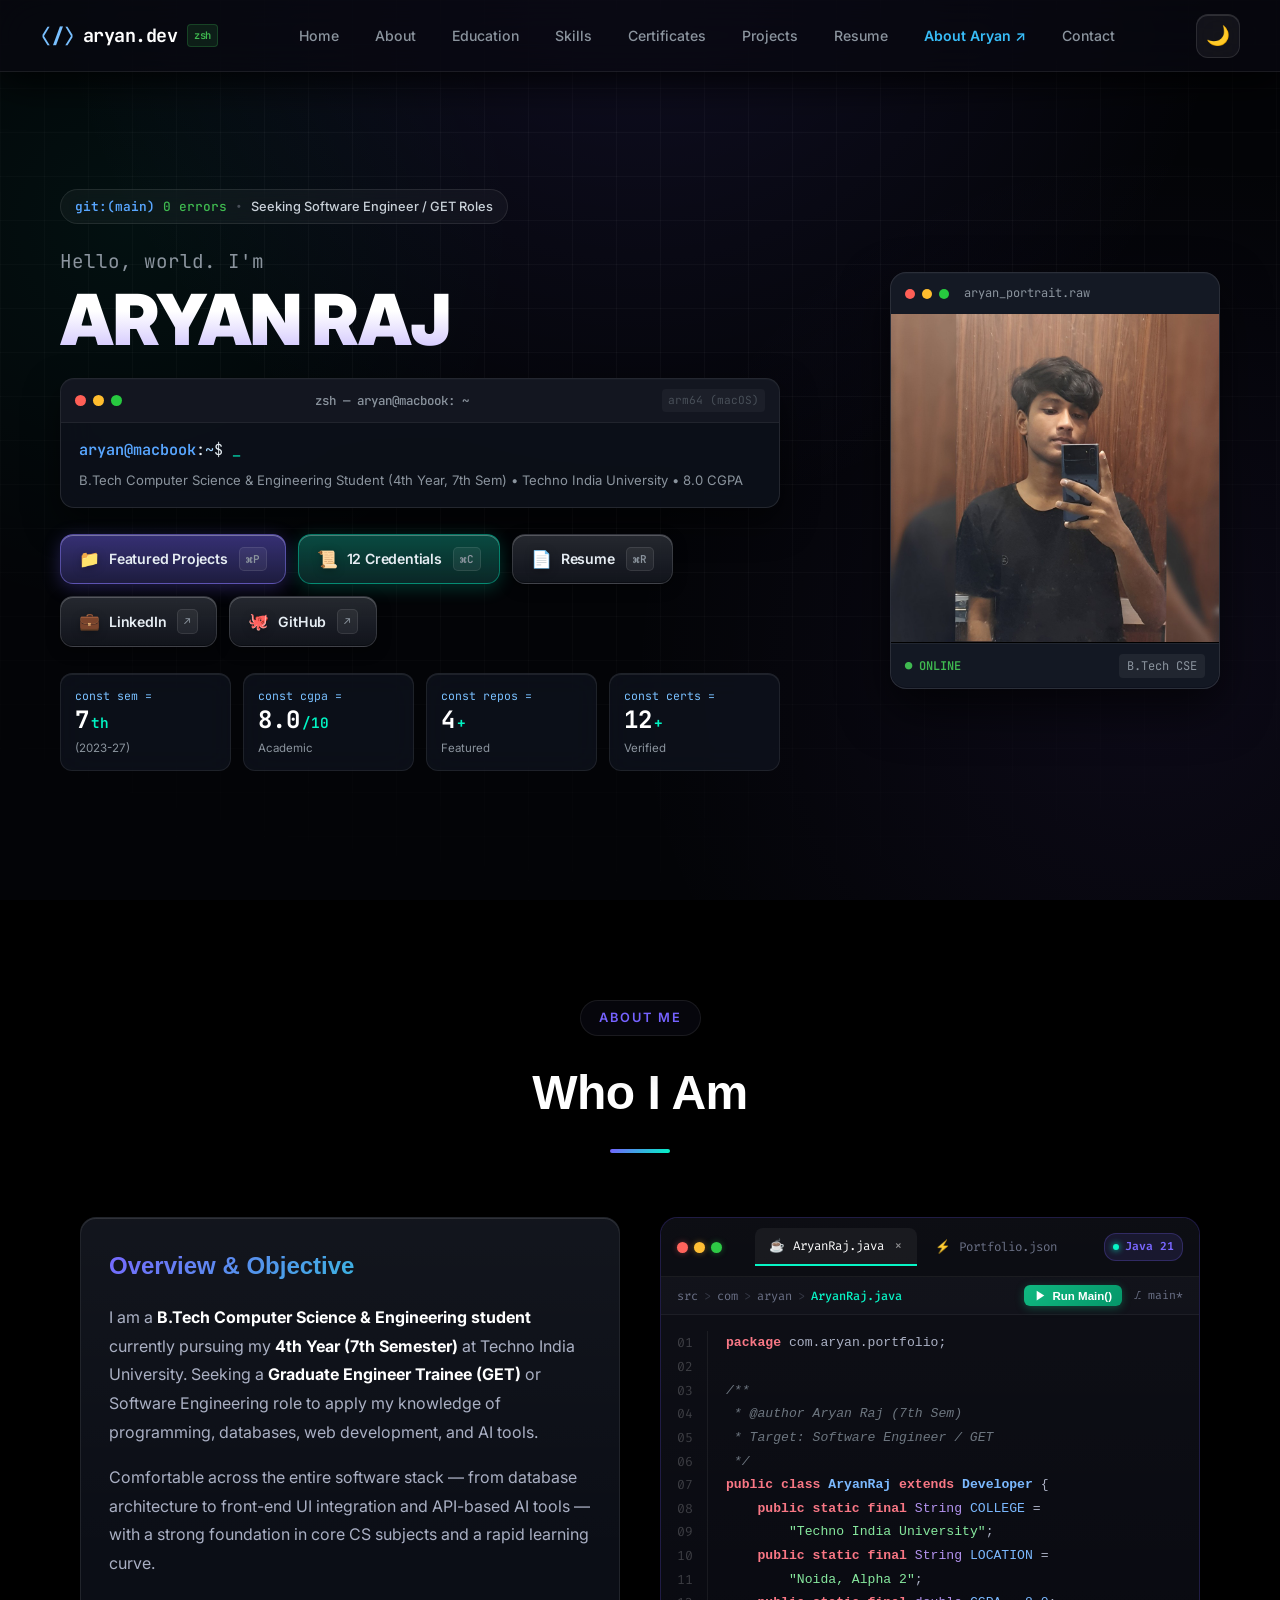
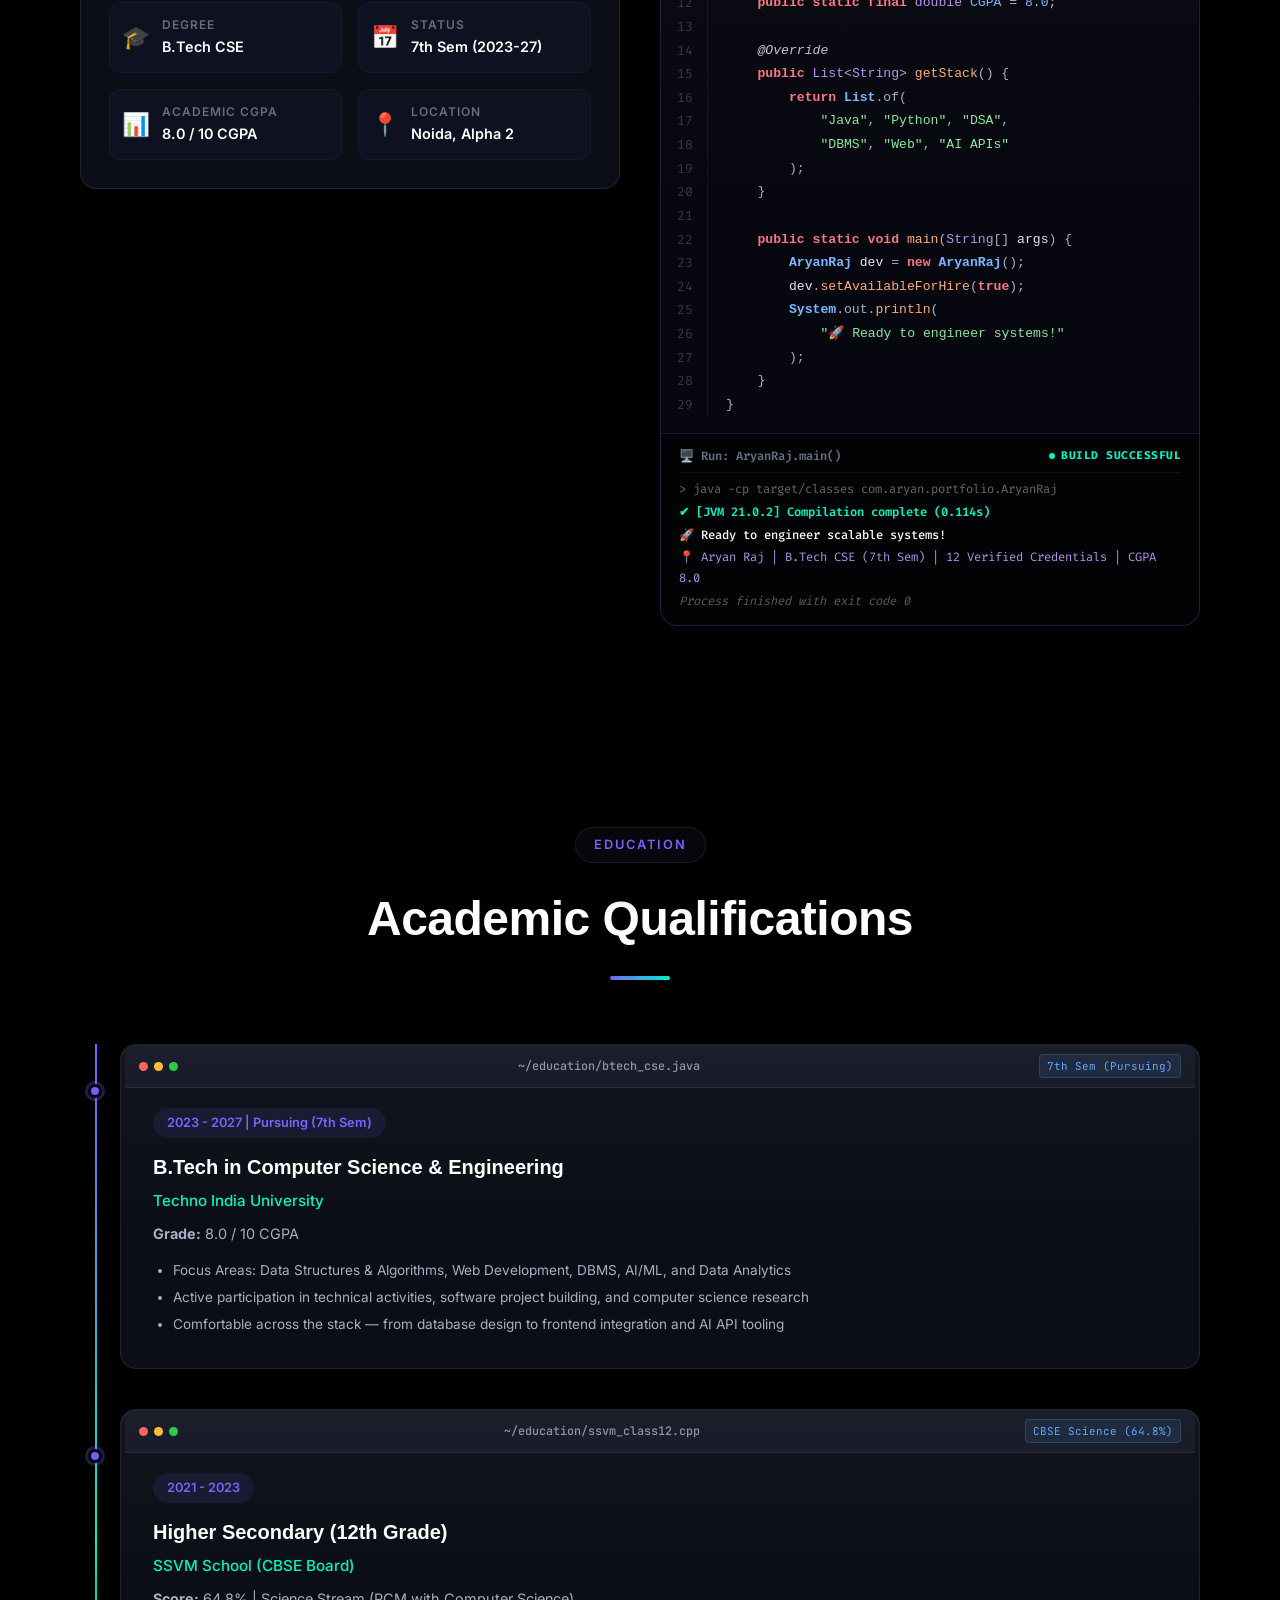
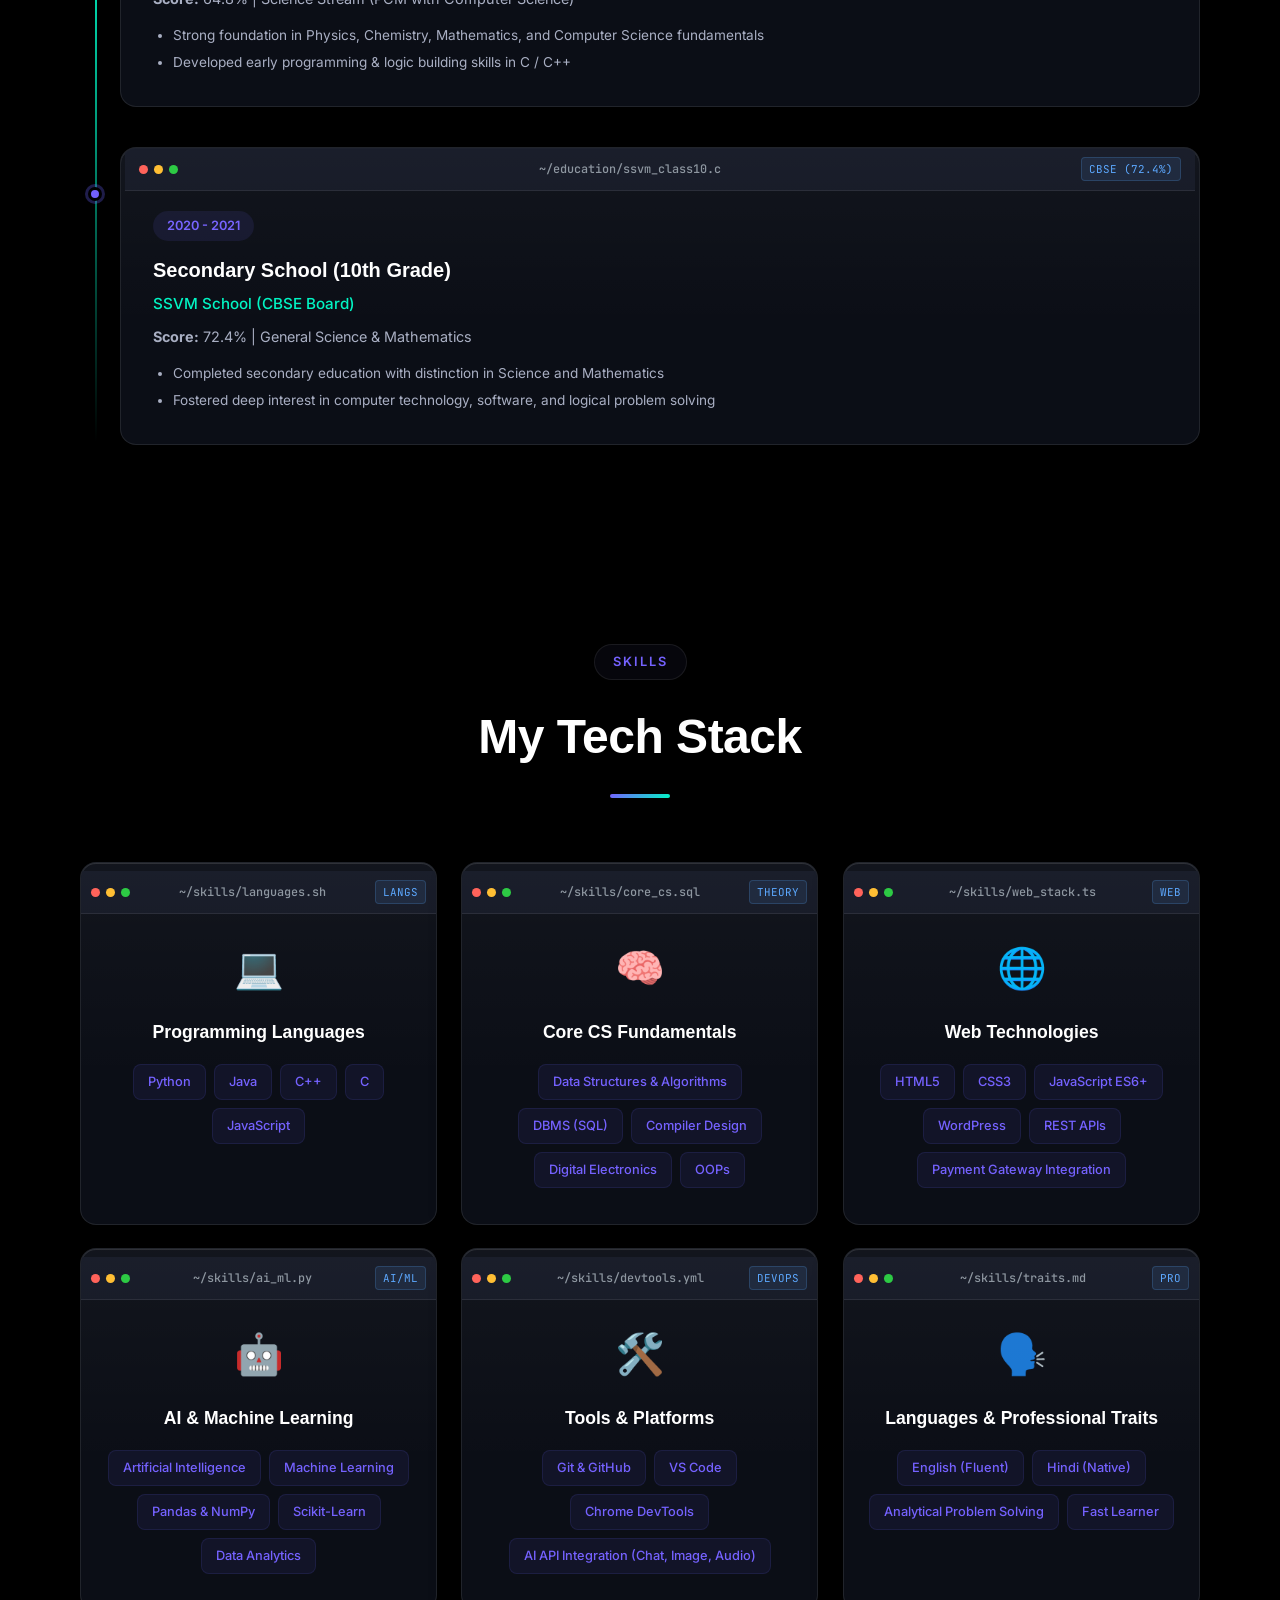
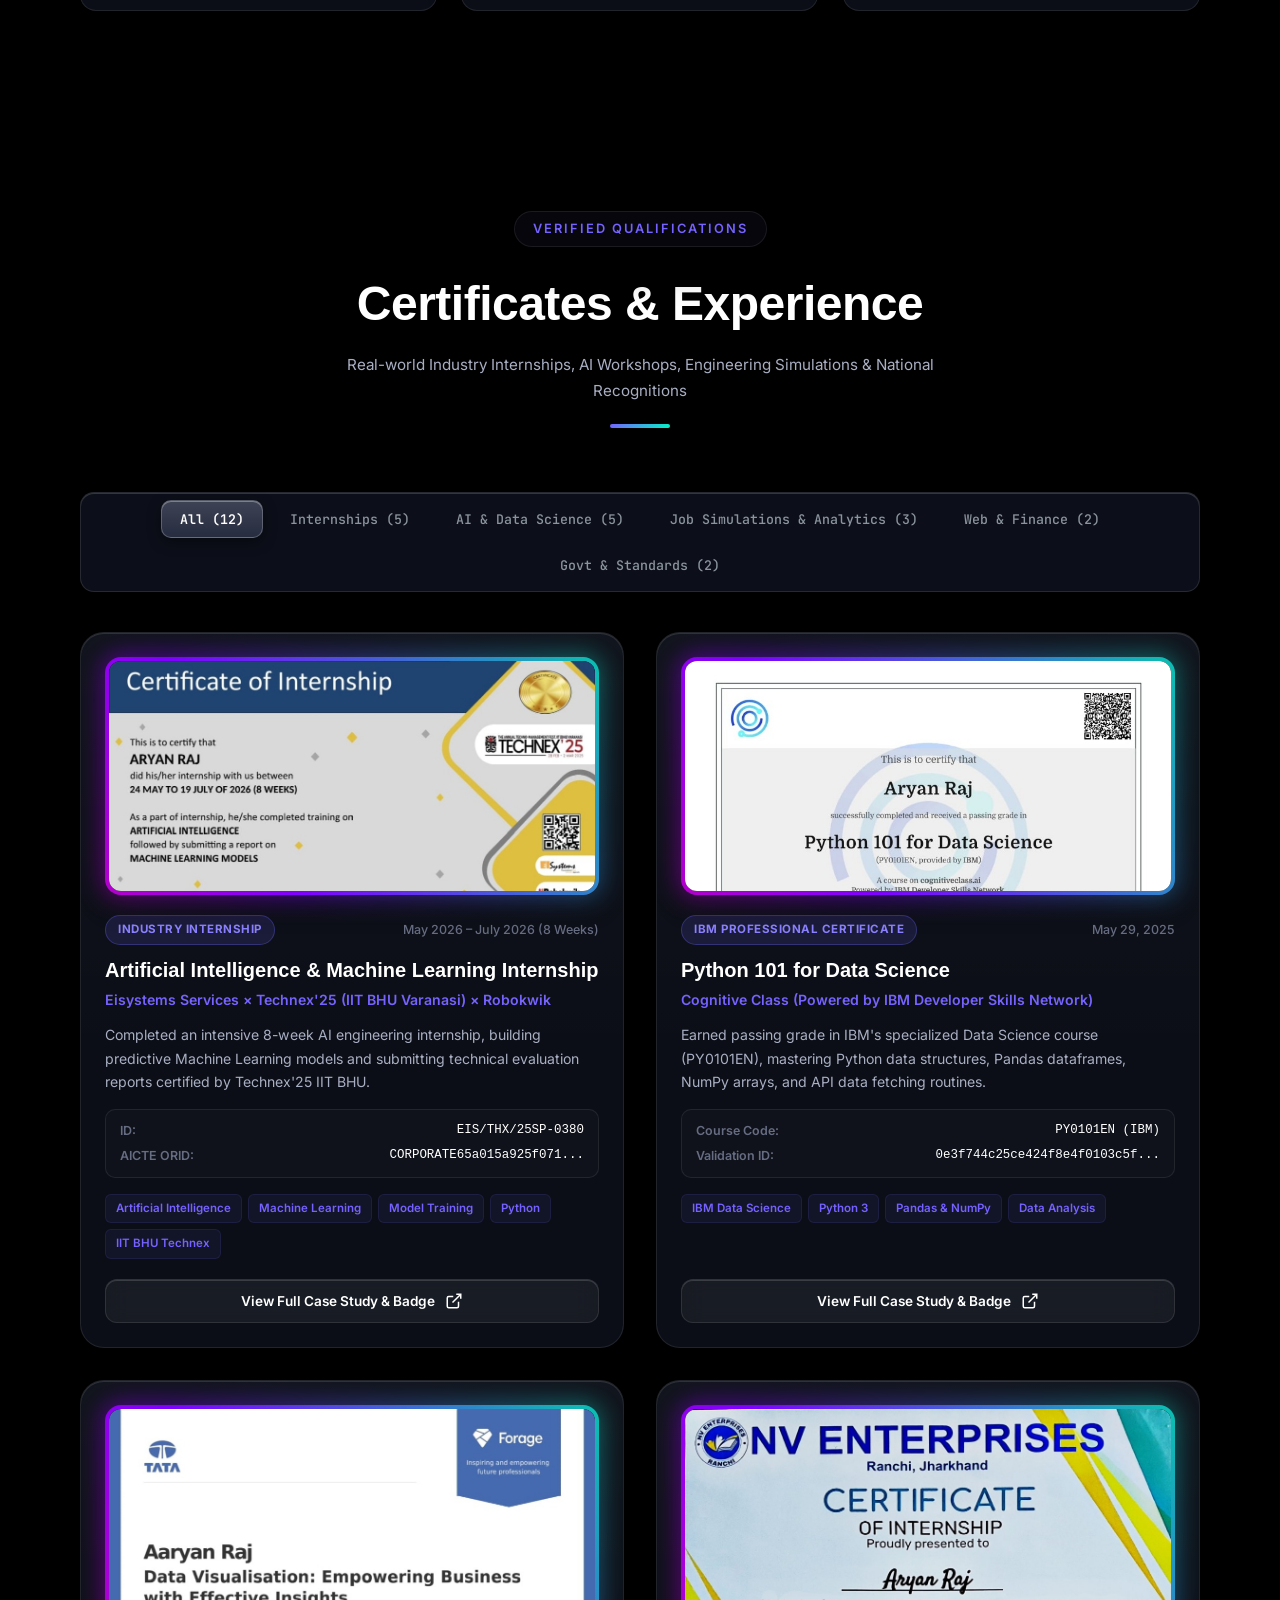
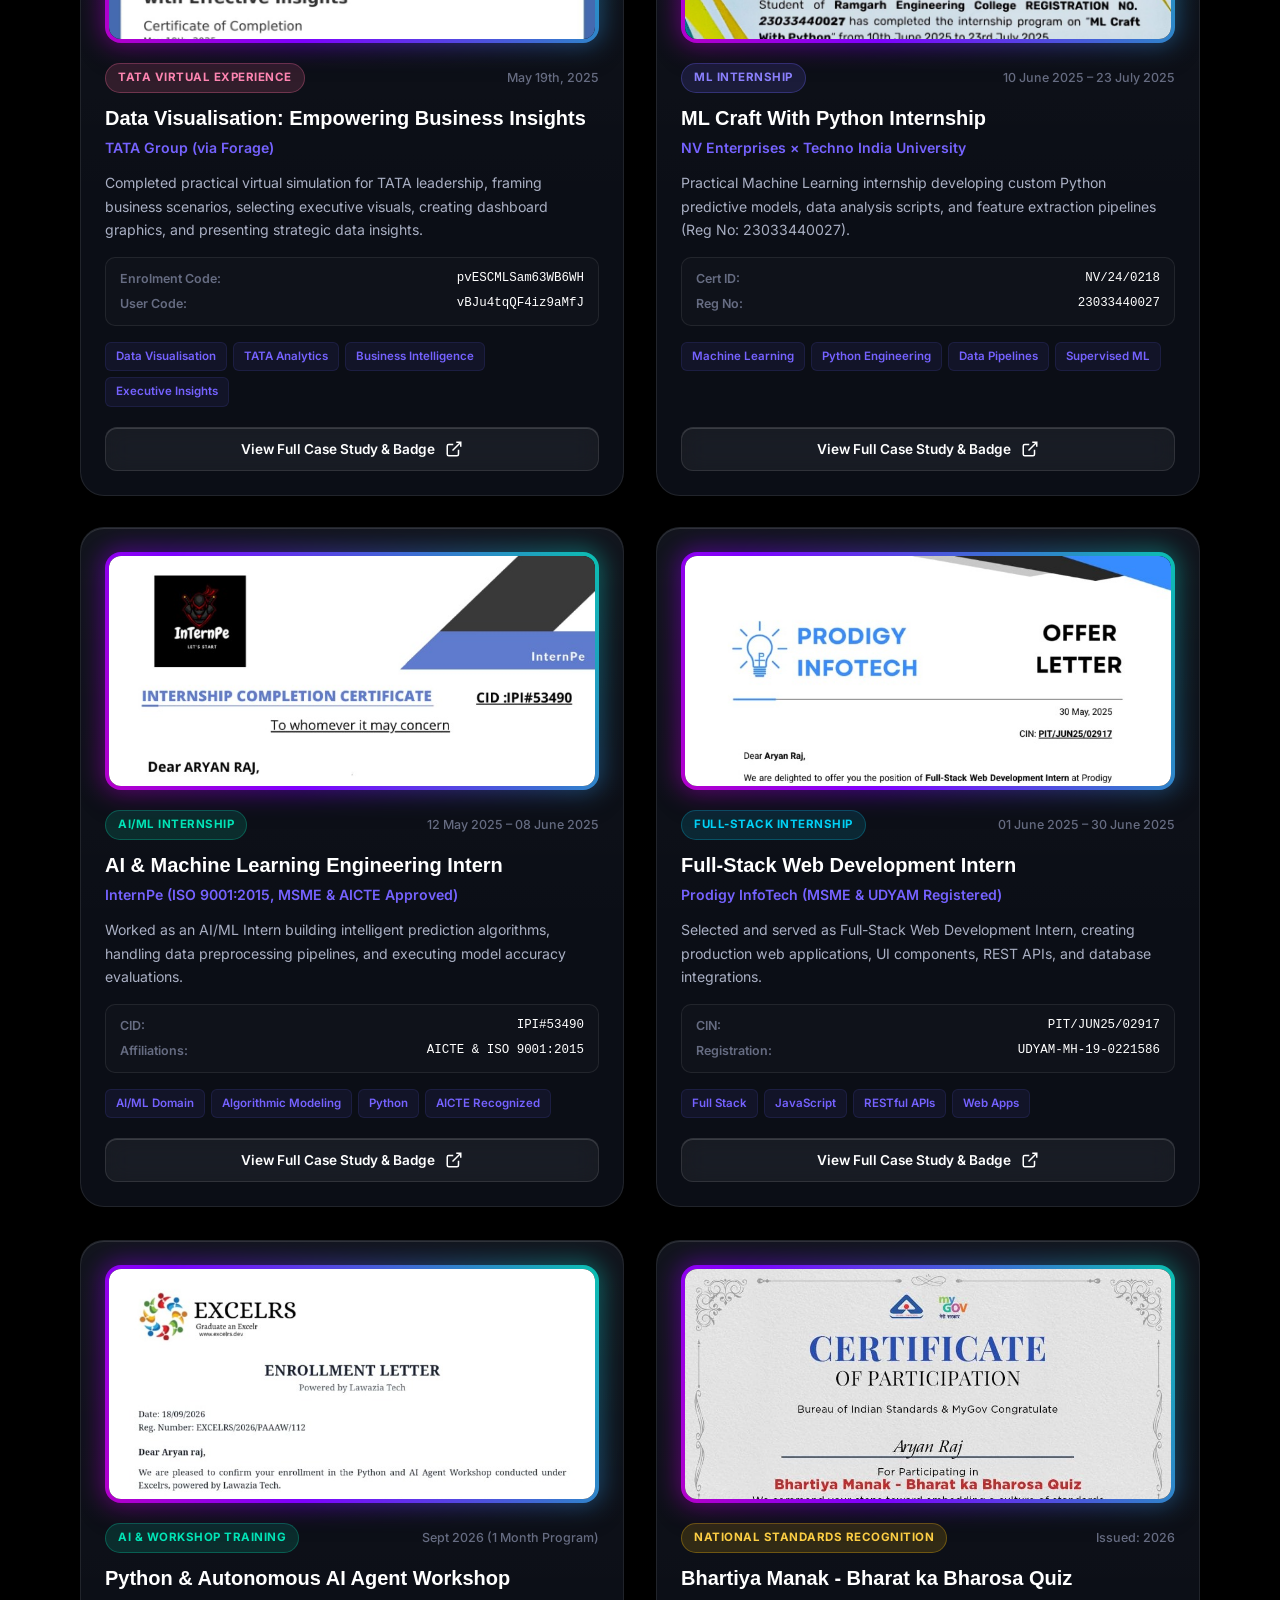
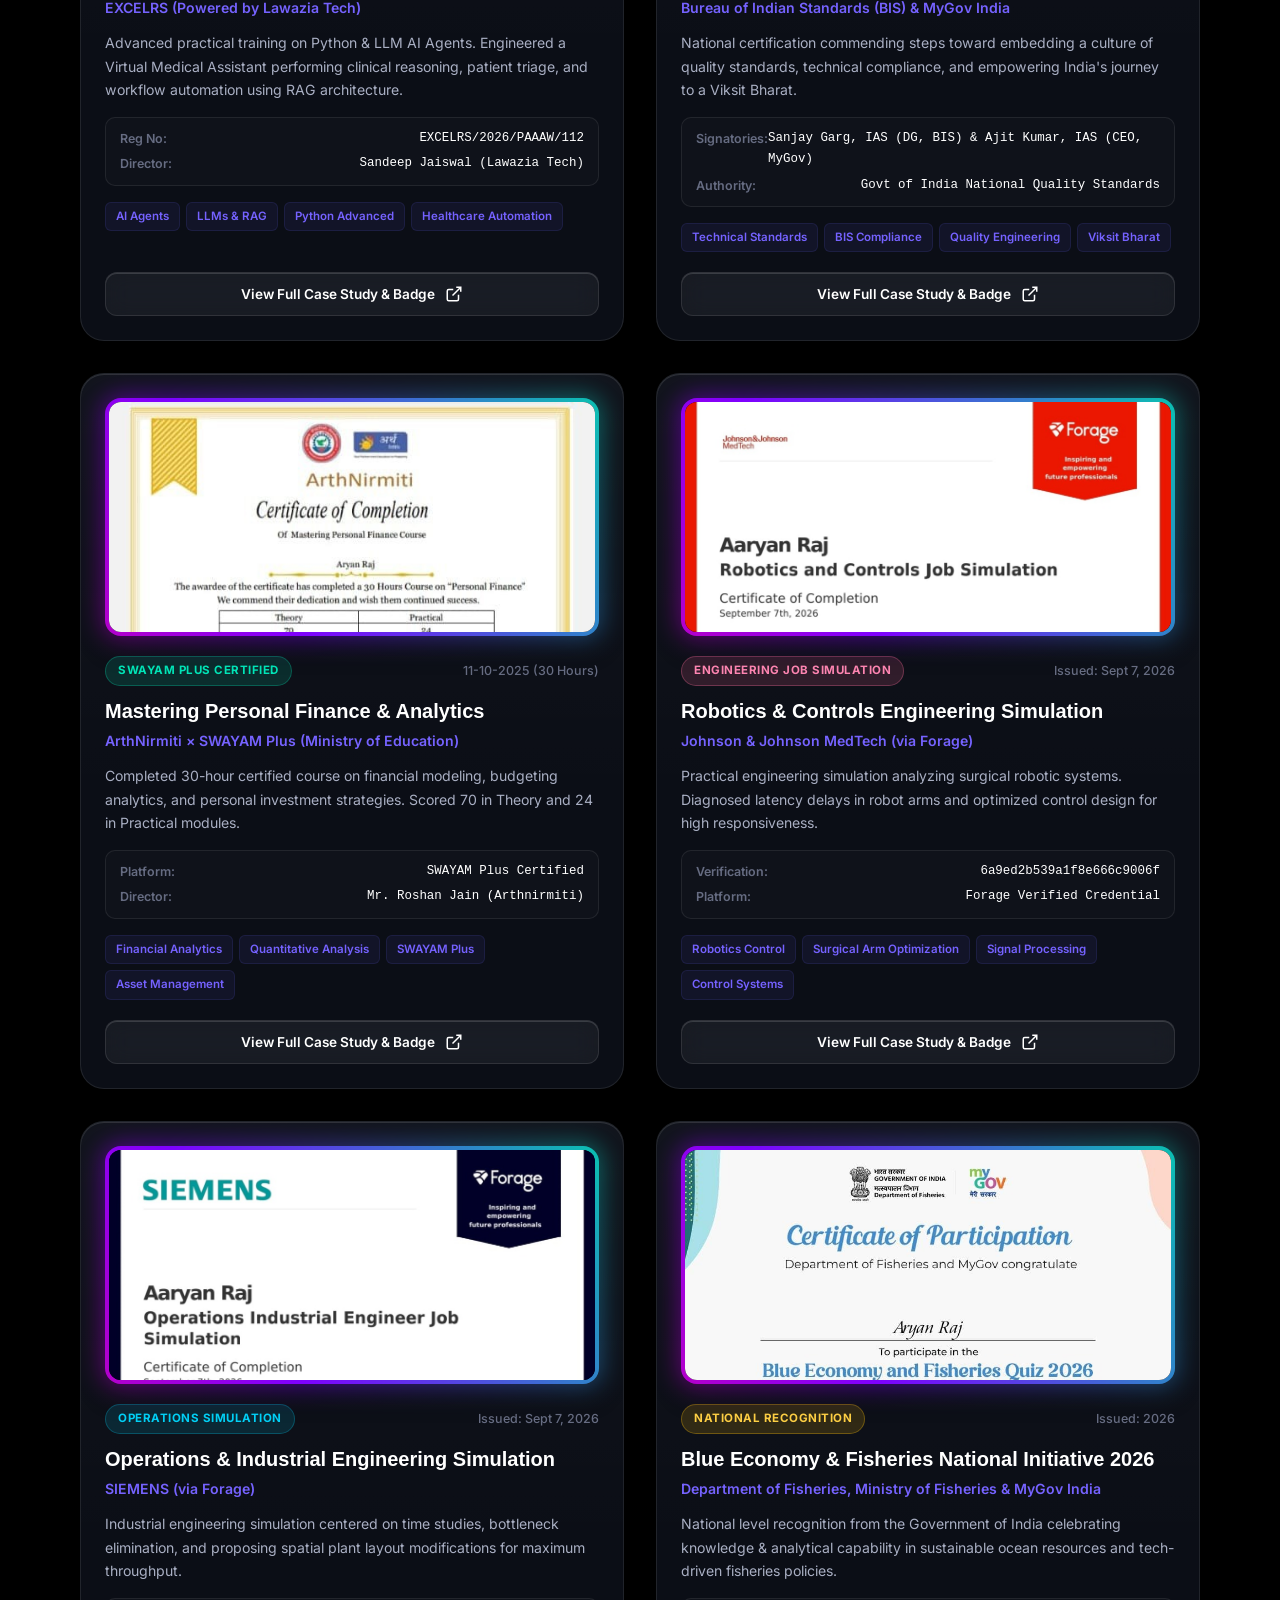
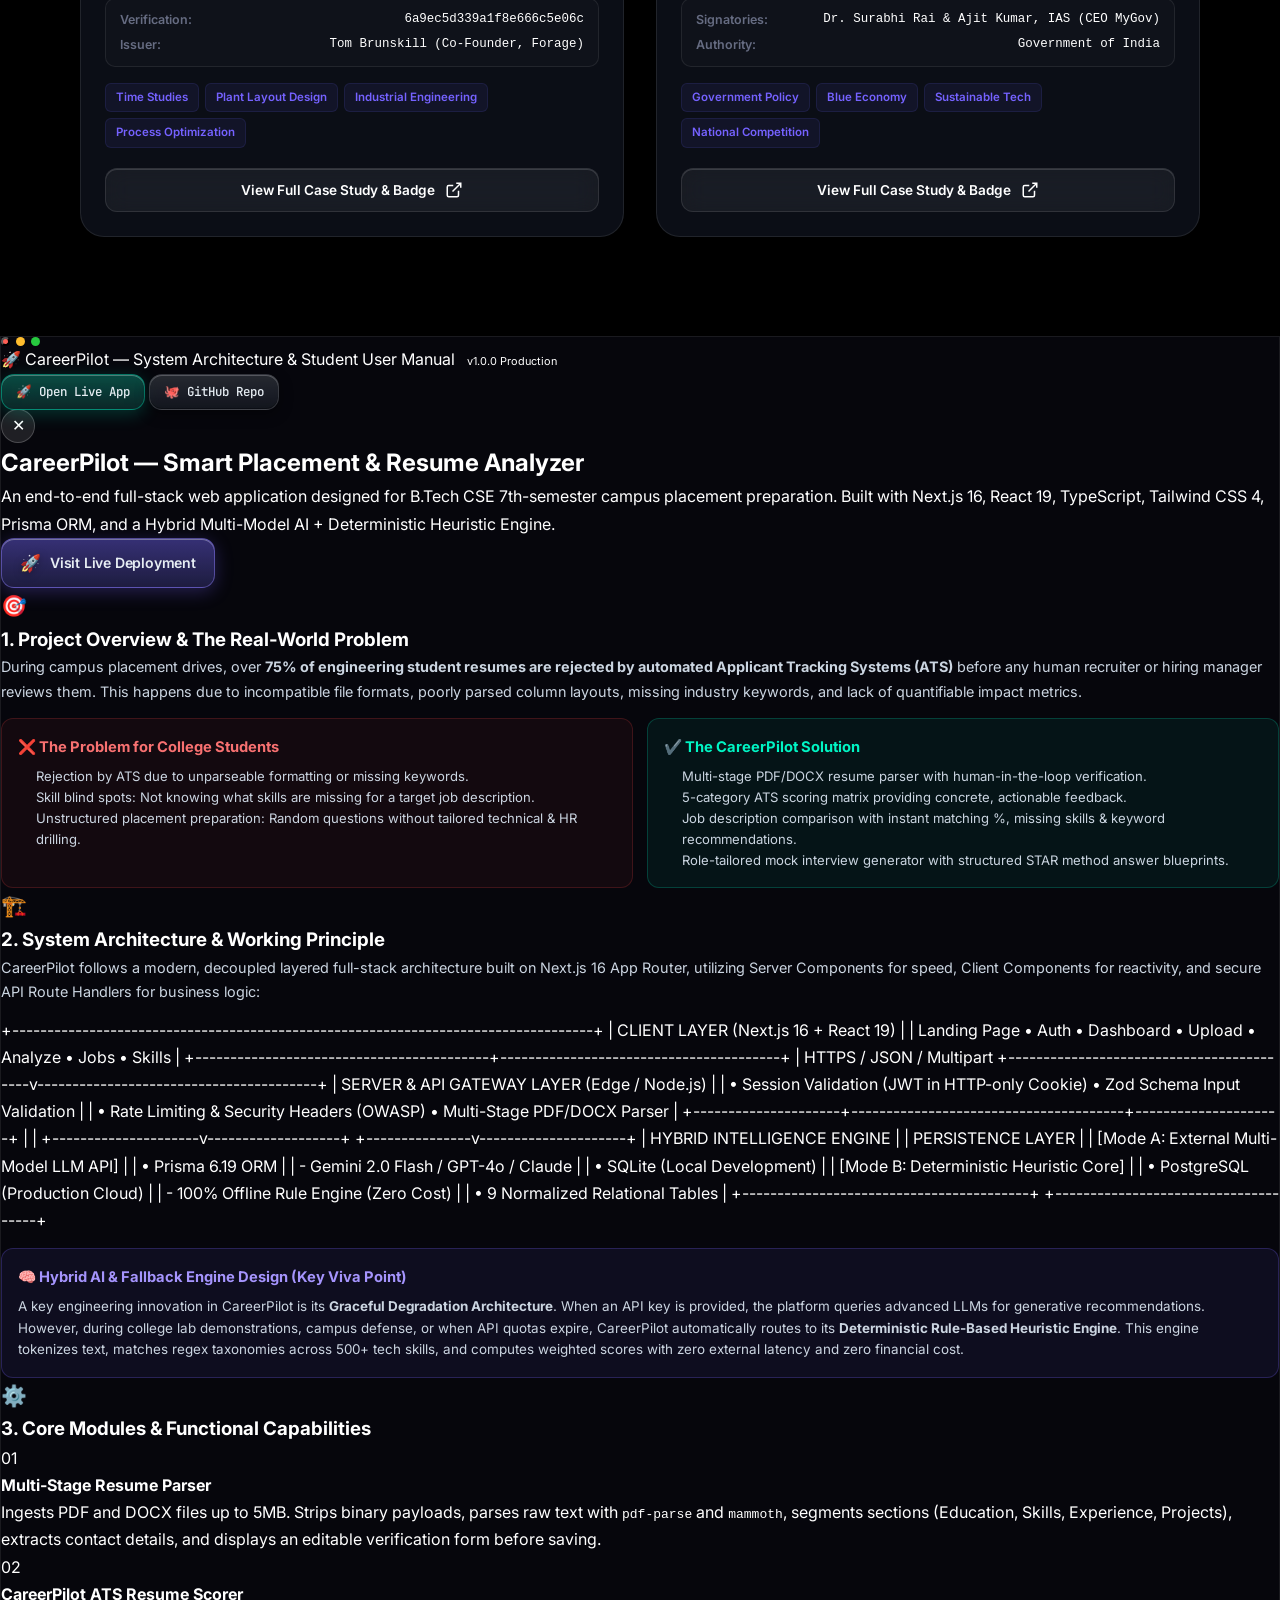
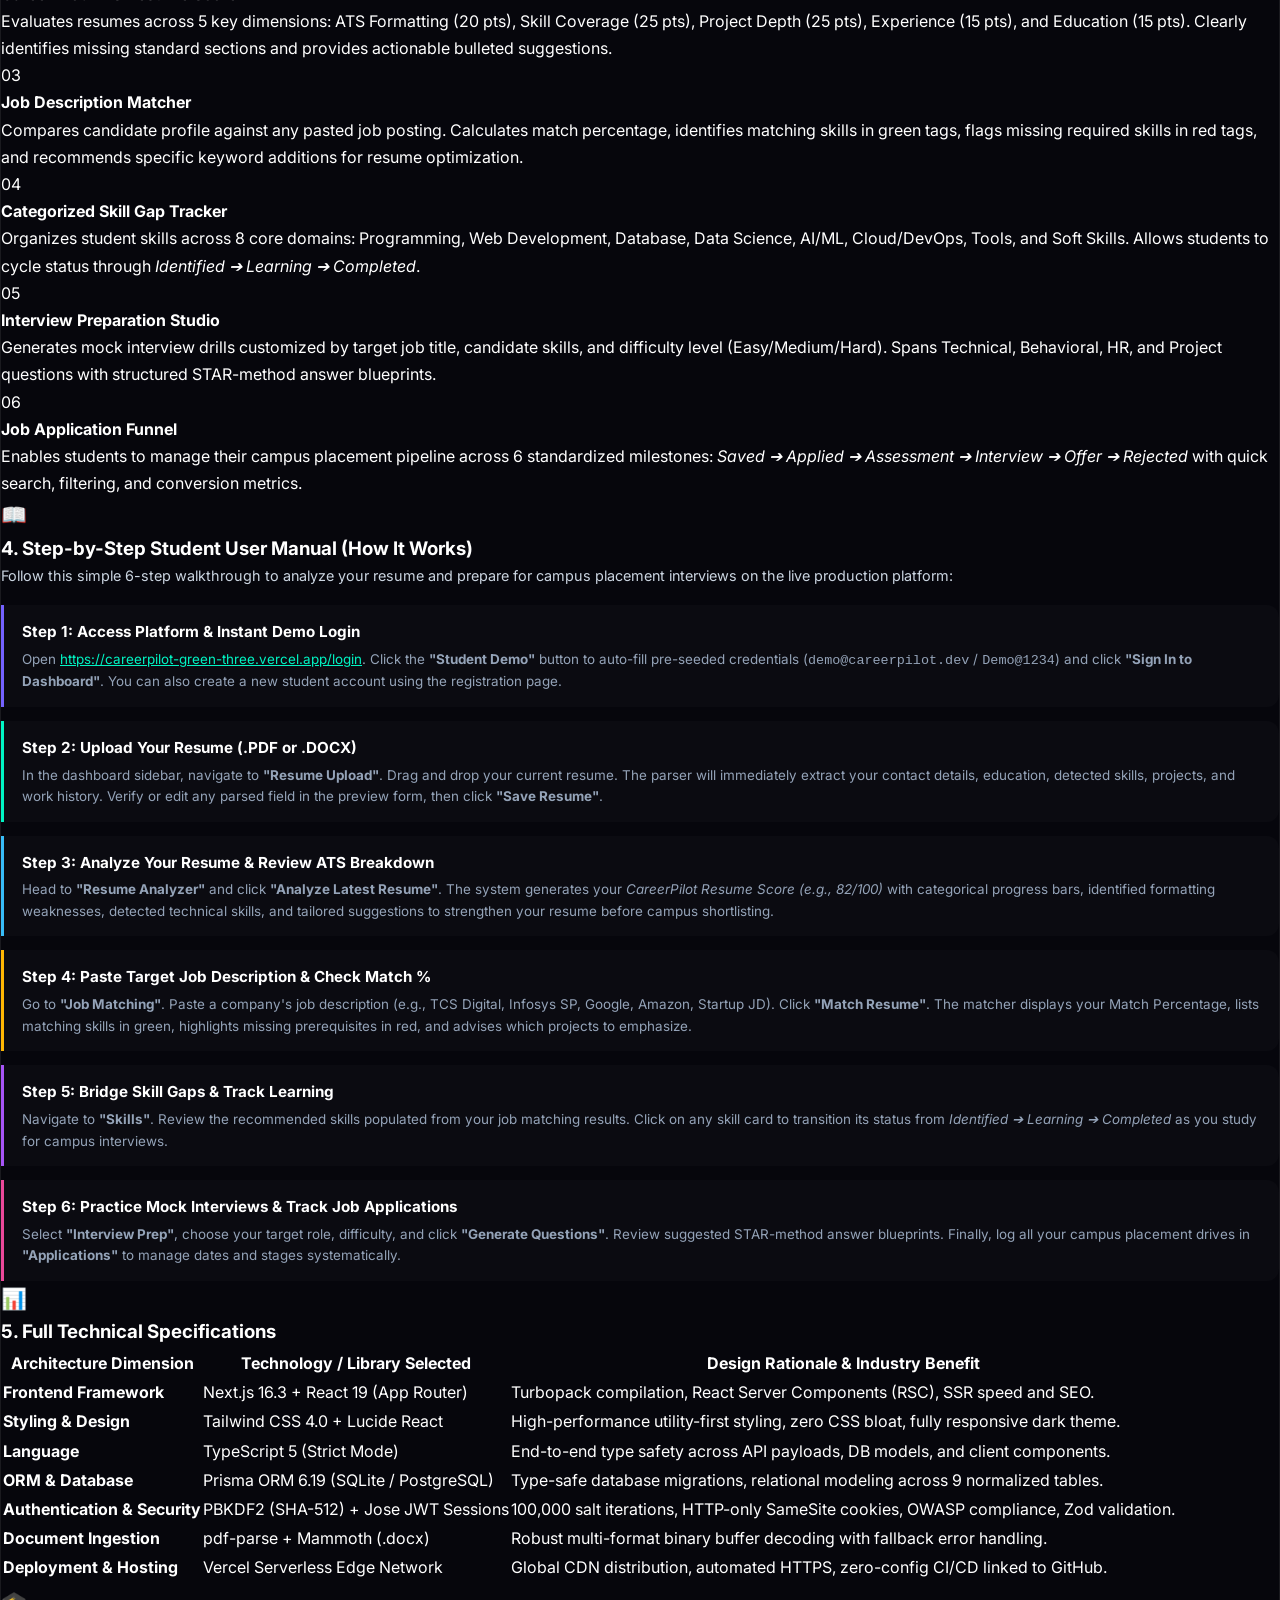
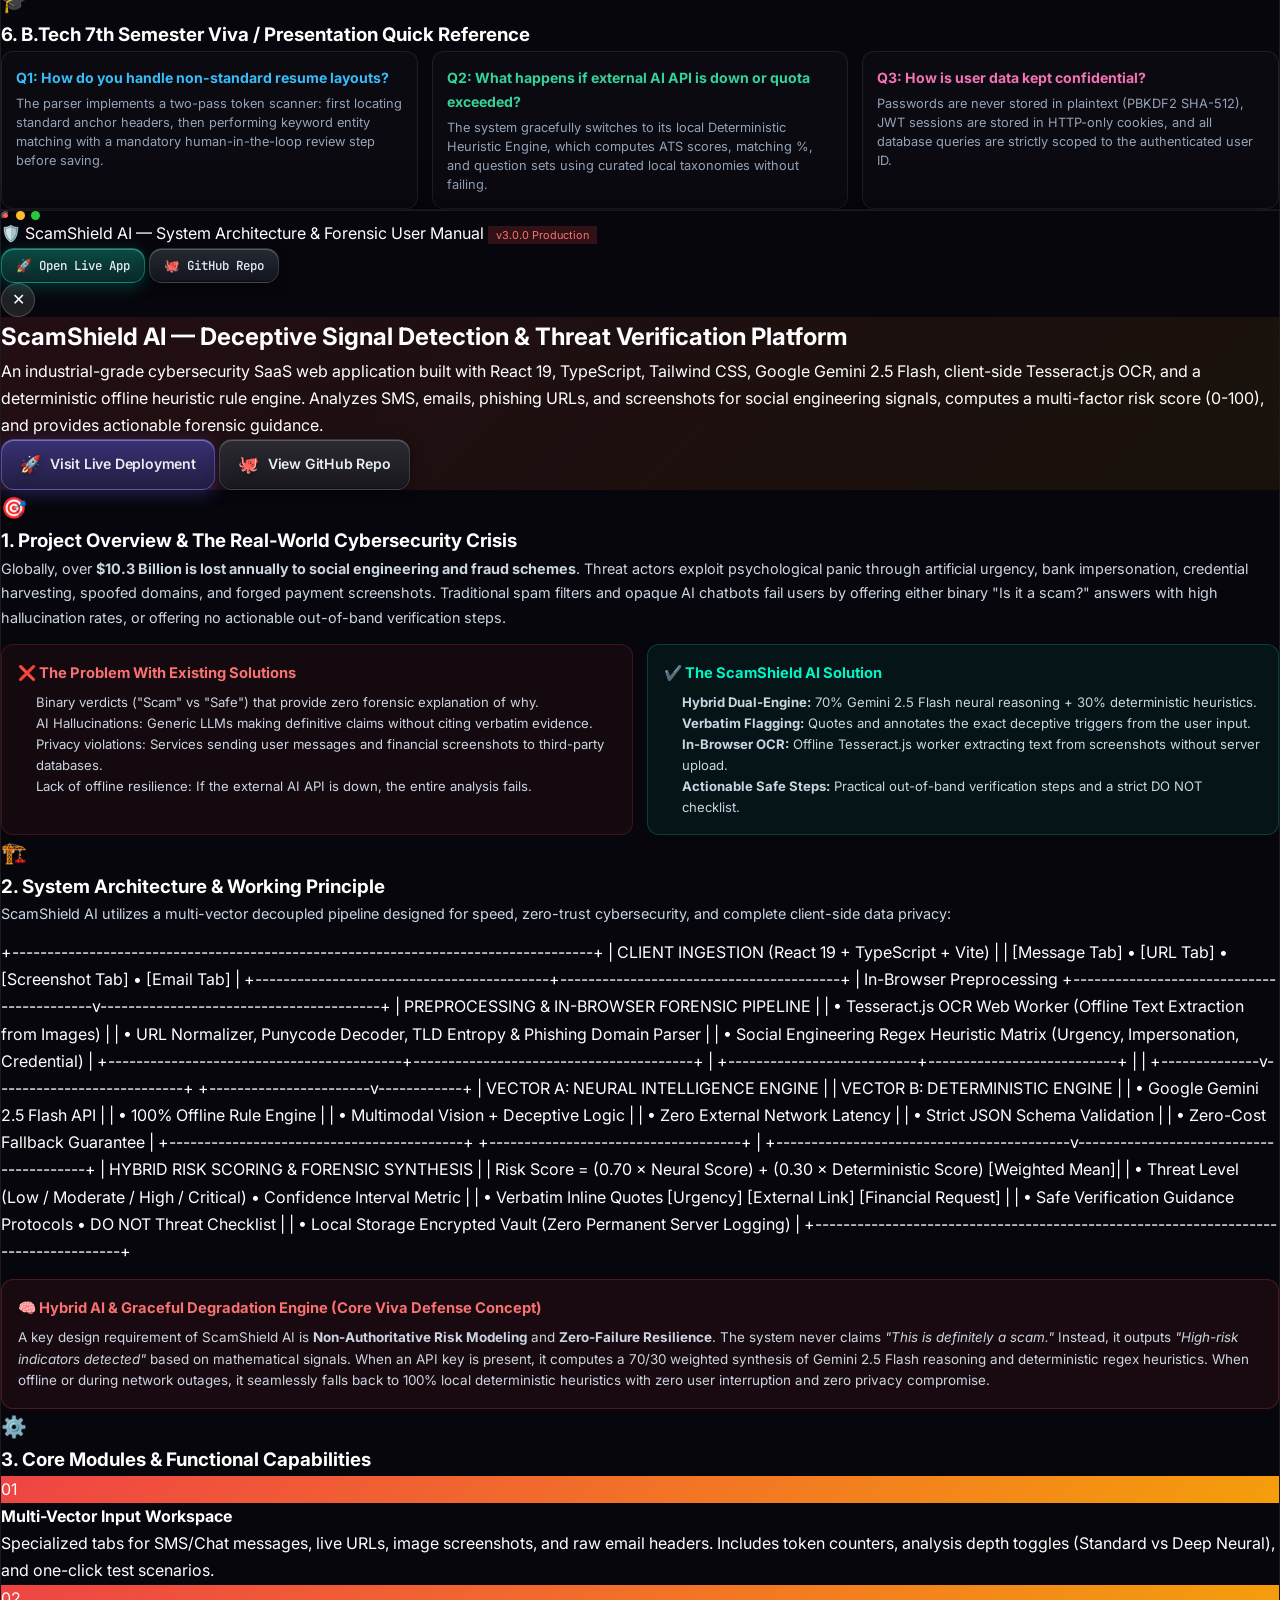
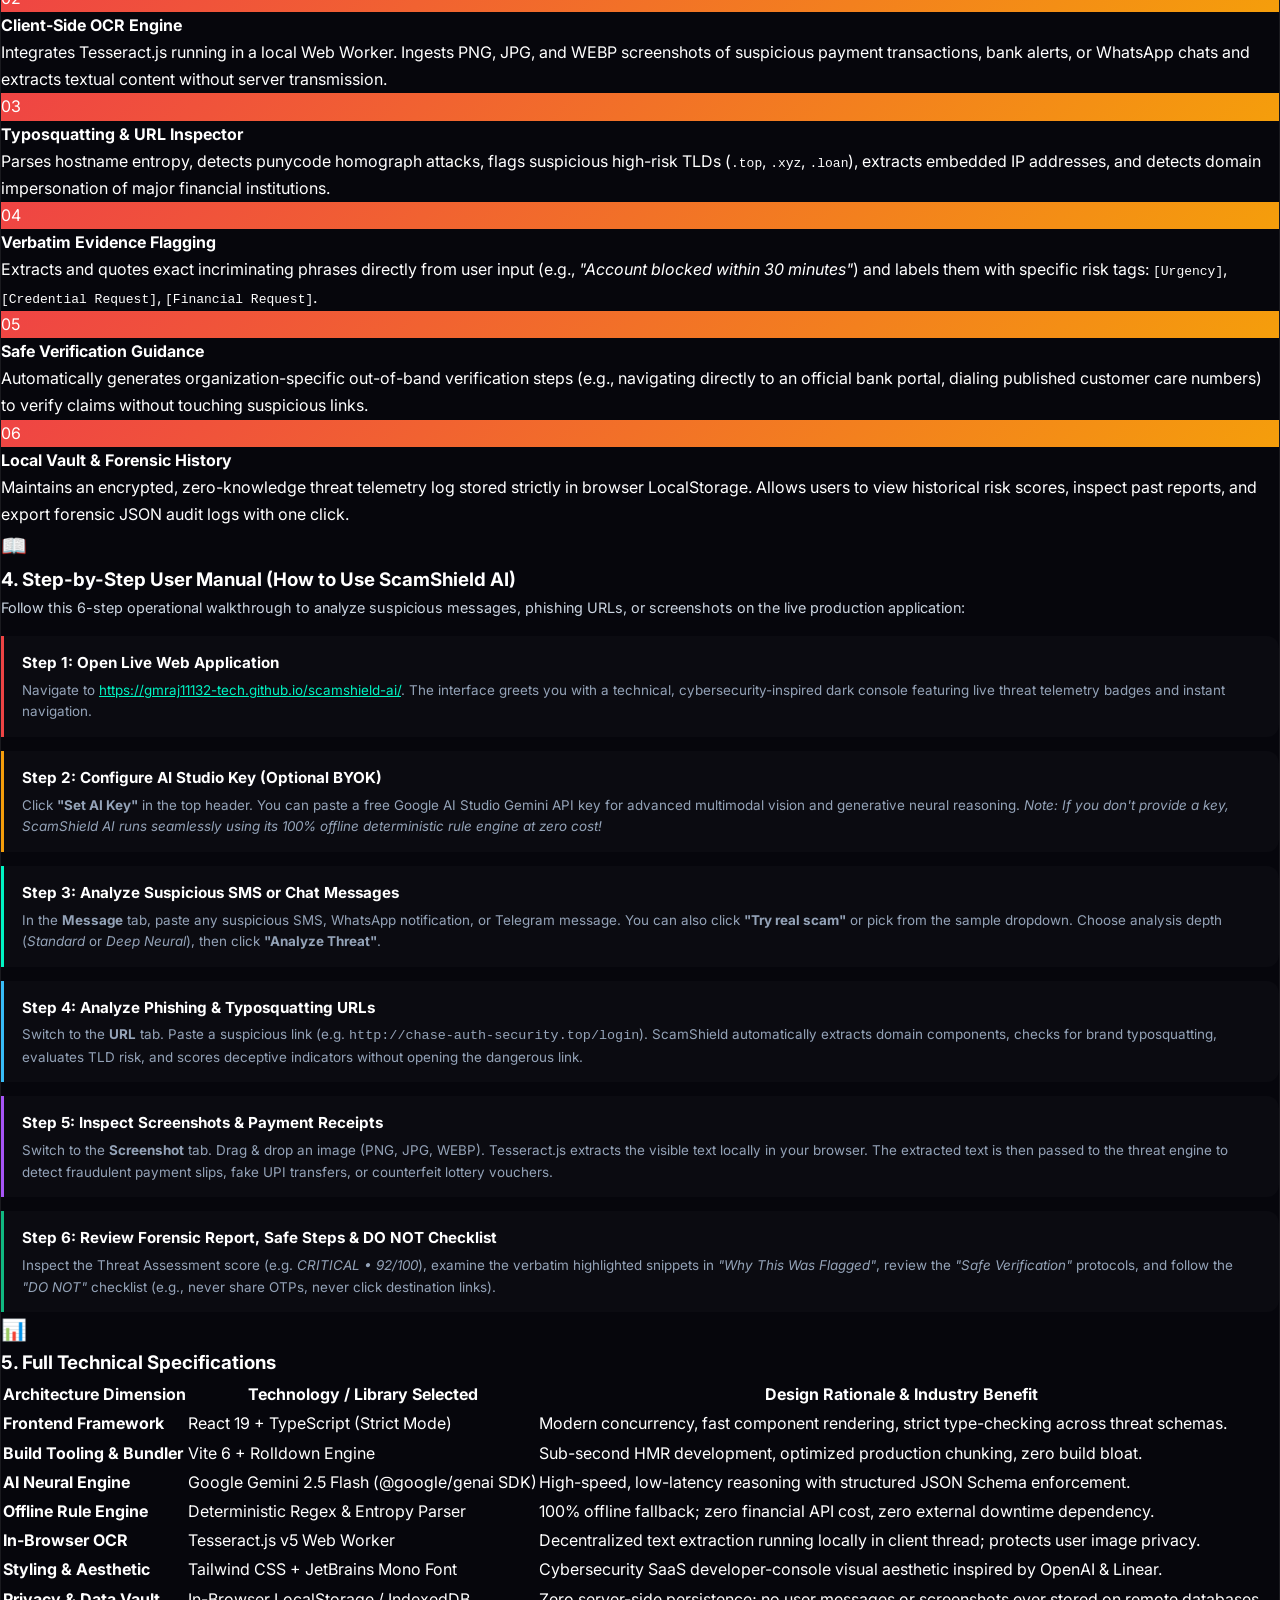
==== commit a0ac95e8: "fix(modal): add inline onclick close handlers and backdrop dismiss to ScamShield modal" ====
--- a/index.html
+++ b/index.html
@@ -1538,13 +1538,13 @@
     </script>
 
     <!-- ScamShield AI Project Deep Dive & Complete Forensic User Manual Modal -->
-    <div class="project-modal-backdrop" id="scamshieldModal" role="dialog" aria-modal="true" aria-labelledby="scamshieldModalTitle">
+    <div class="project-modal-backdrop" id="scamshieldModal" role="dialog" aria-modal="true" aria-labelledby="scamshieldModalTitle" onclick="if (event.target === this) closeScamshieldModal()">
         <div class="project-modal-window glass">
             <!-- macOS Topbar -->
             <div class="project-modal-topbar">
                 <div class="project-modal-topbar-left">
                     <div class="mac-dots">
-                        <button class="mac-dot red close-scamshield-modal" title="Close (Esc)" aria-label="Close modal"></button>
+                        <button class="mac-dot red close-scamshield-modal" title="Close (Esc)" aria-label="Close modal" onclick="closeScamshieldModal()"></button>
                         <span class="mac-dot yellow"></span>
                         <span class="mac-dot green"></span>
                     </div>
@@ -1561,7 +1561,7 @@
                     <a href="https://github.com/gmraj11132-tech/scamshield-ai" target="_blank" rel="noopener noreferrer" class="btn-crystal" style="padding: 6px 14px; font-size: 0.78rem;">
                         <span>🐙 GitHub Repo</span>
                     </a>
-                    <button class="modal-close-btn close-scamshield-modal" style="position: static; width: 34px; height: 34px; font-size: 1rem;" aria-label="Close modal">✕</button>
+                    <button class="modal-close-btn close-scamshield-modal" style="position: static; width: 34px; height: 34px; font-size: 1rem;" aria-label="Close modal" onclick="closeScamshieldModal()">✕</button>
                 </div>
             </div>
 
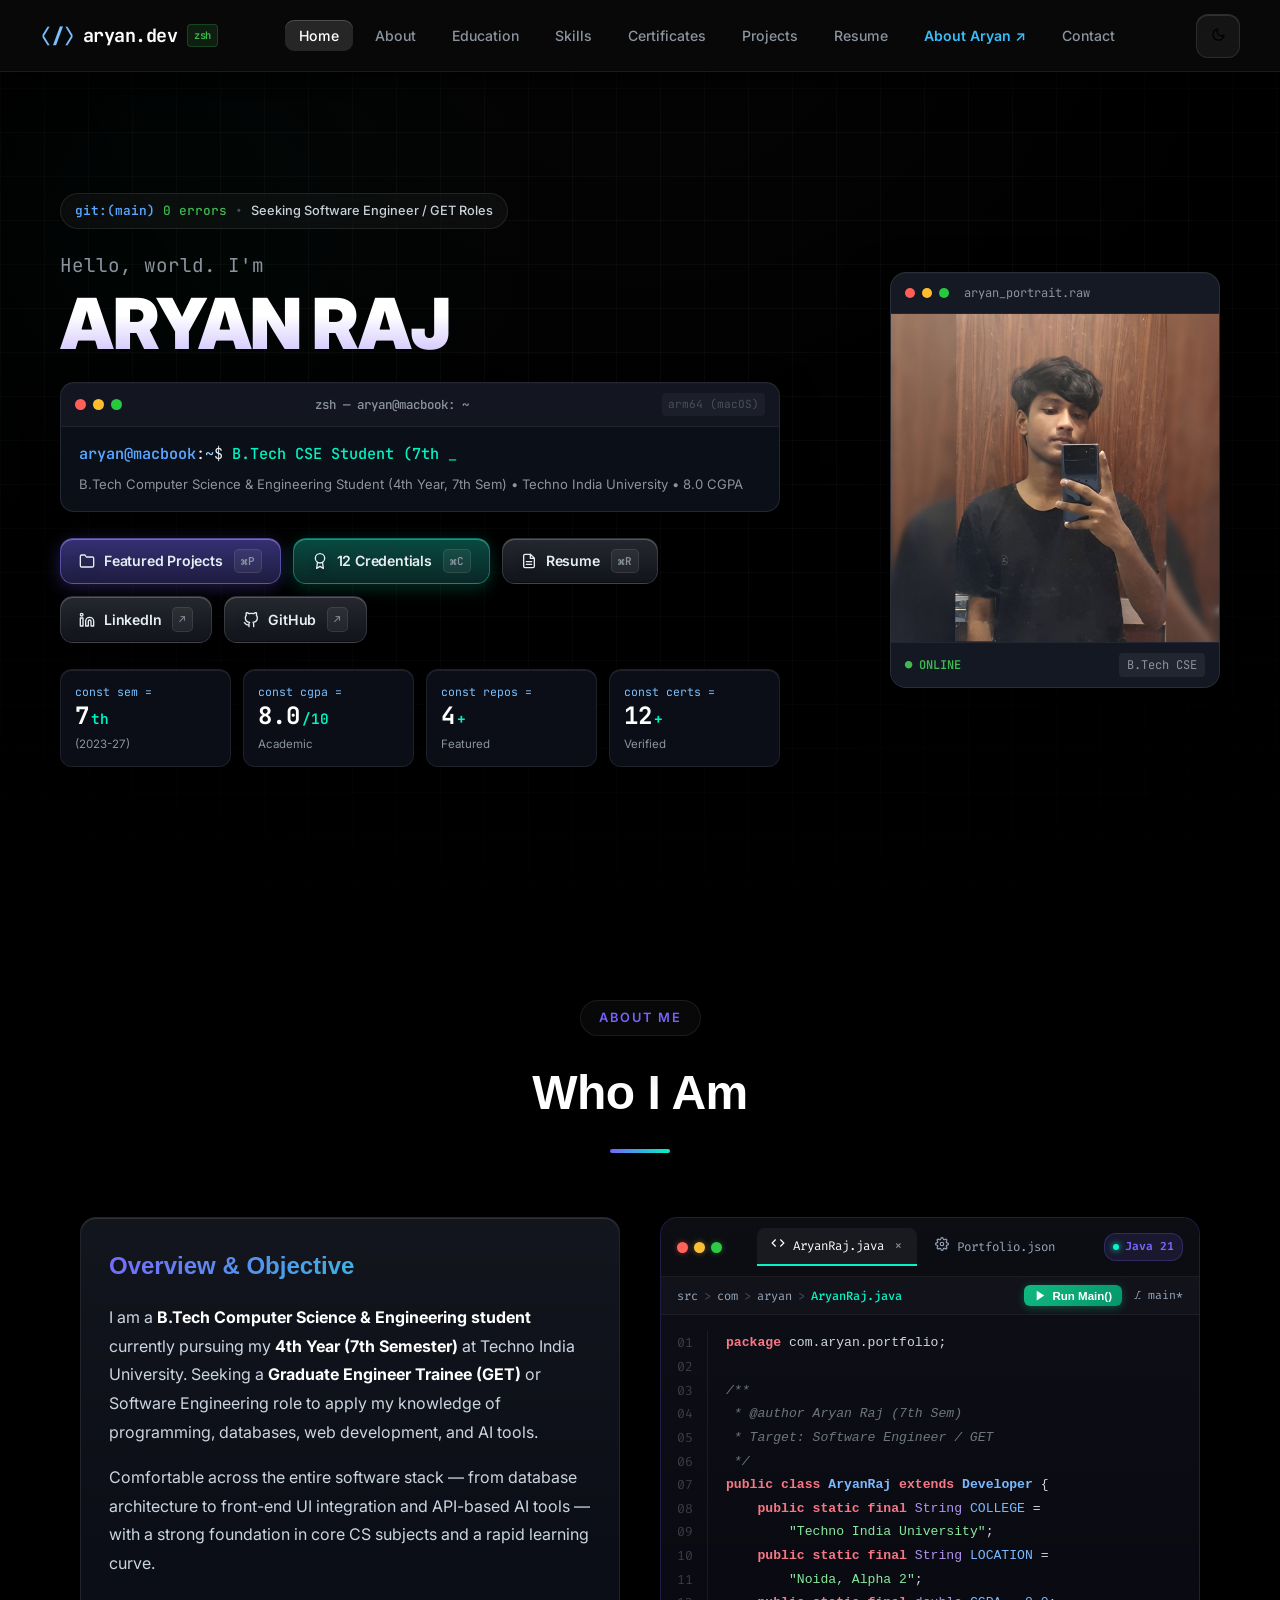
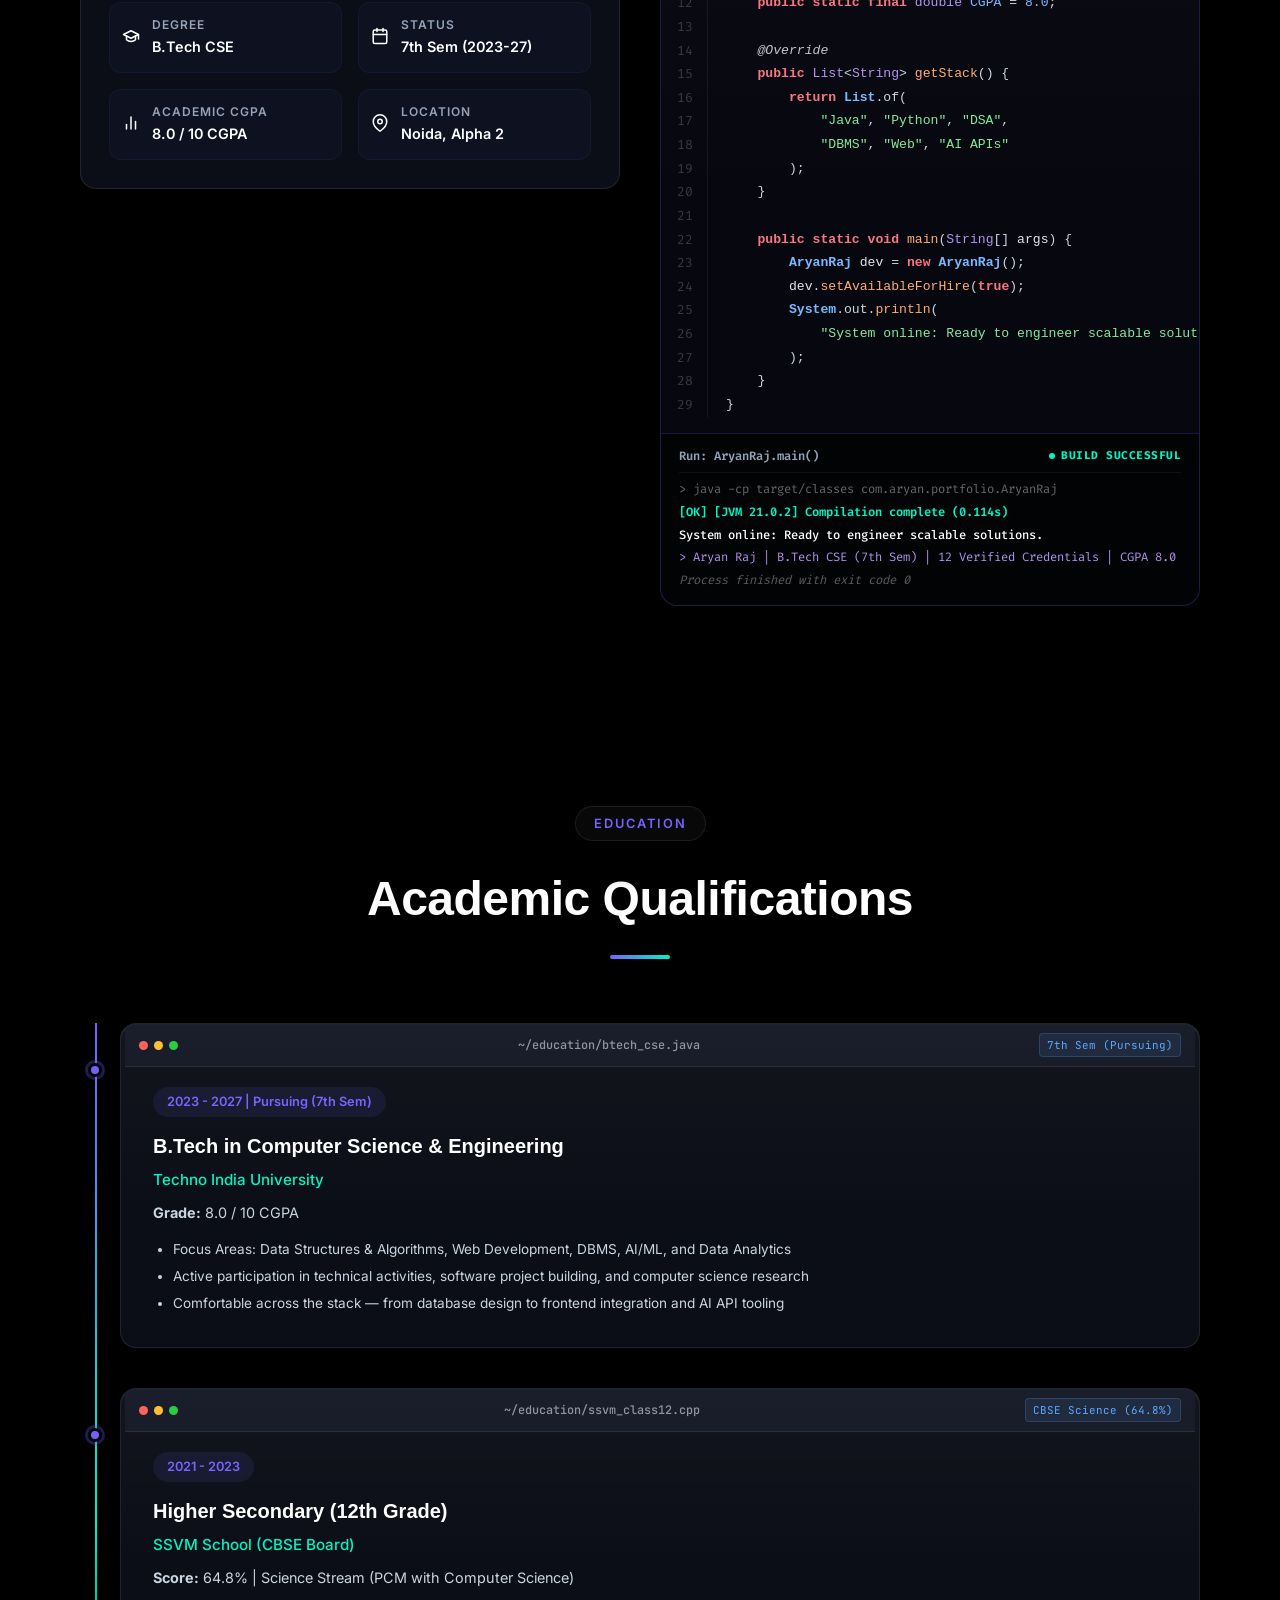
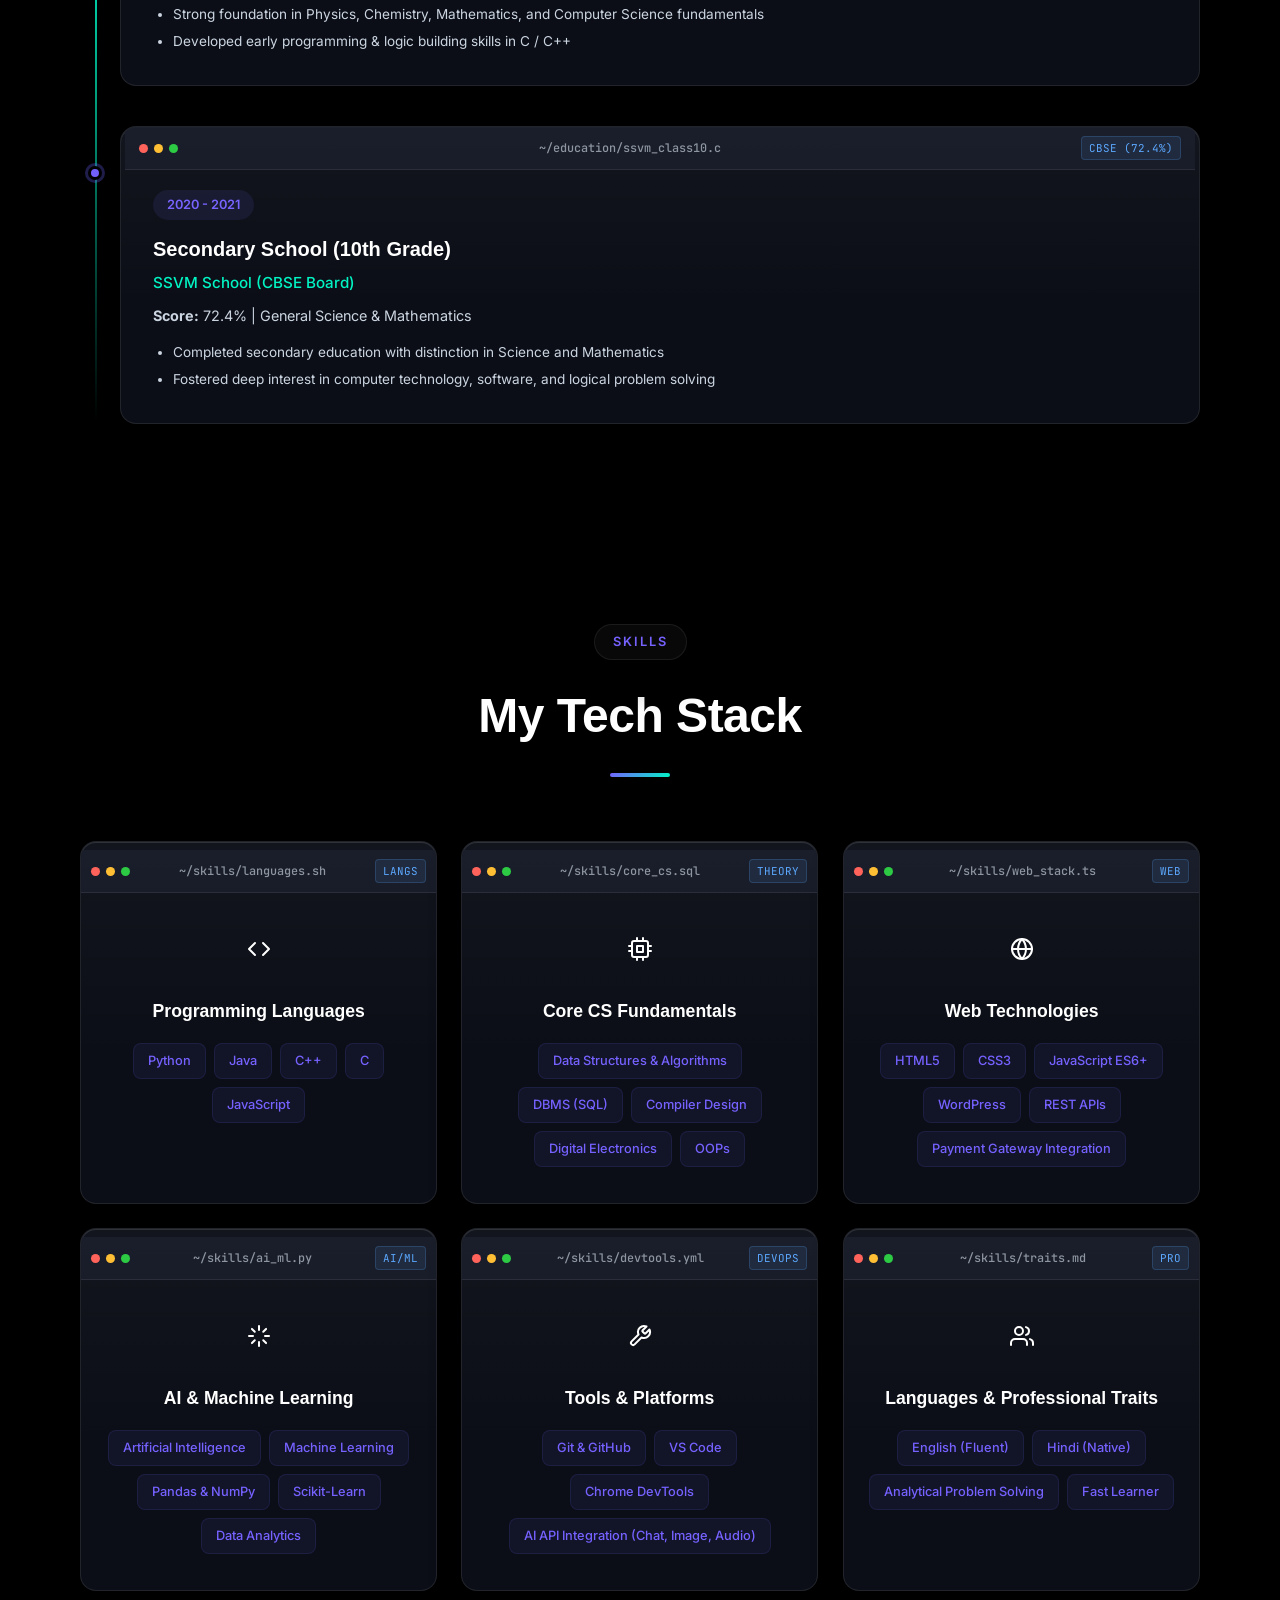
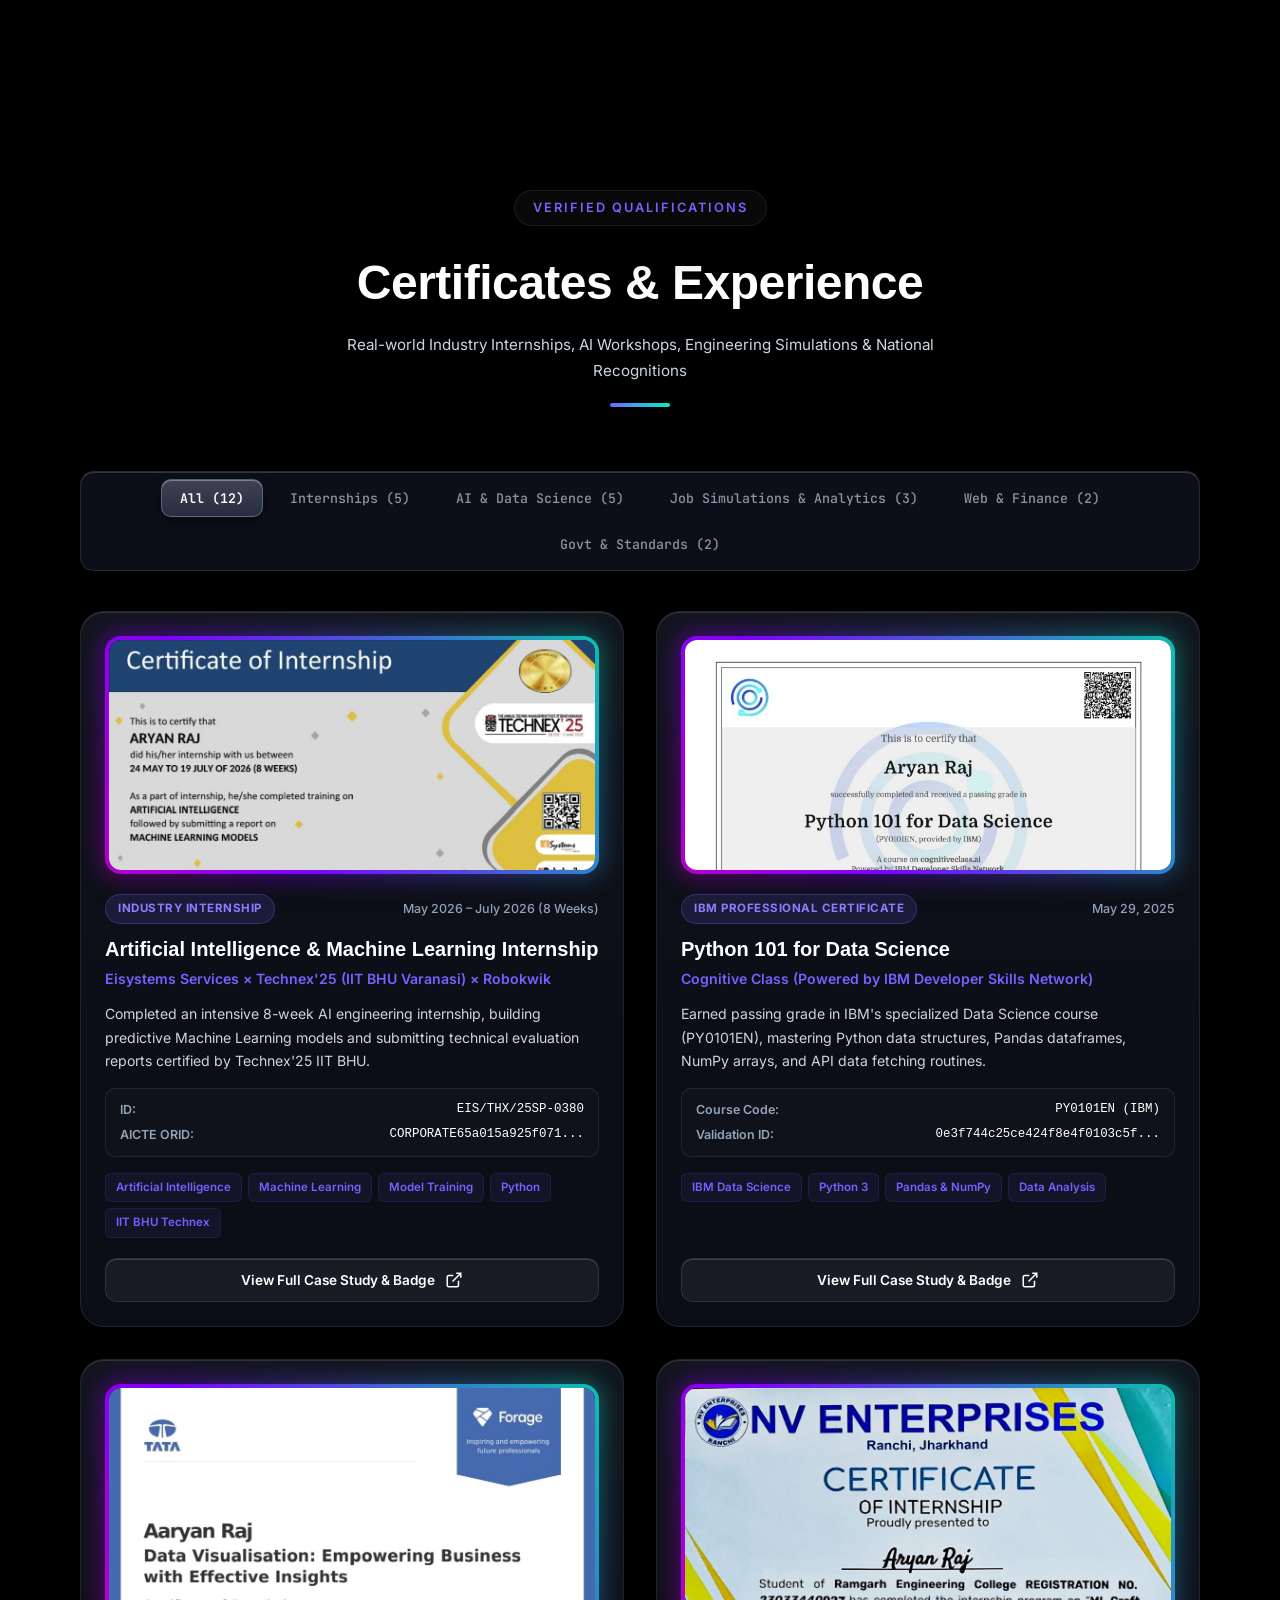
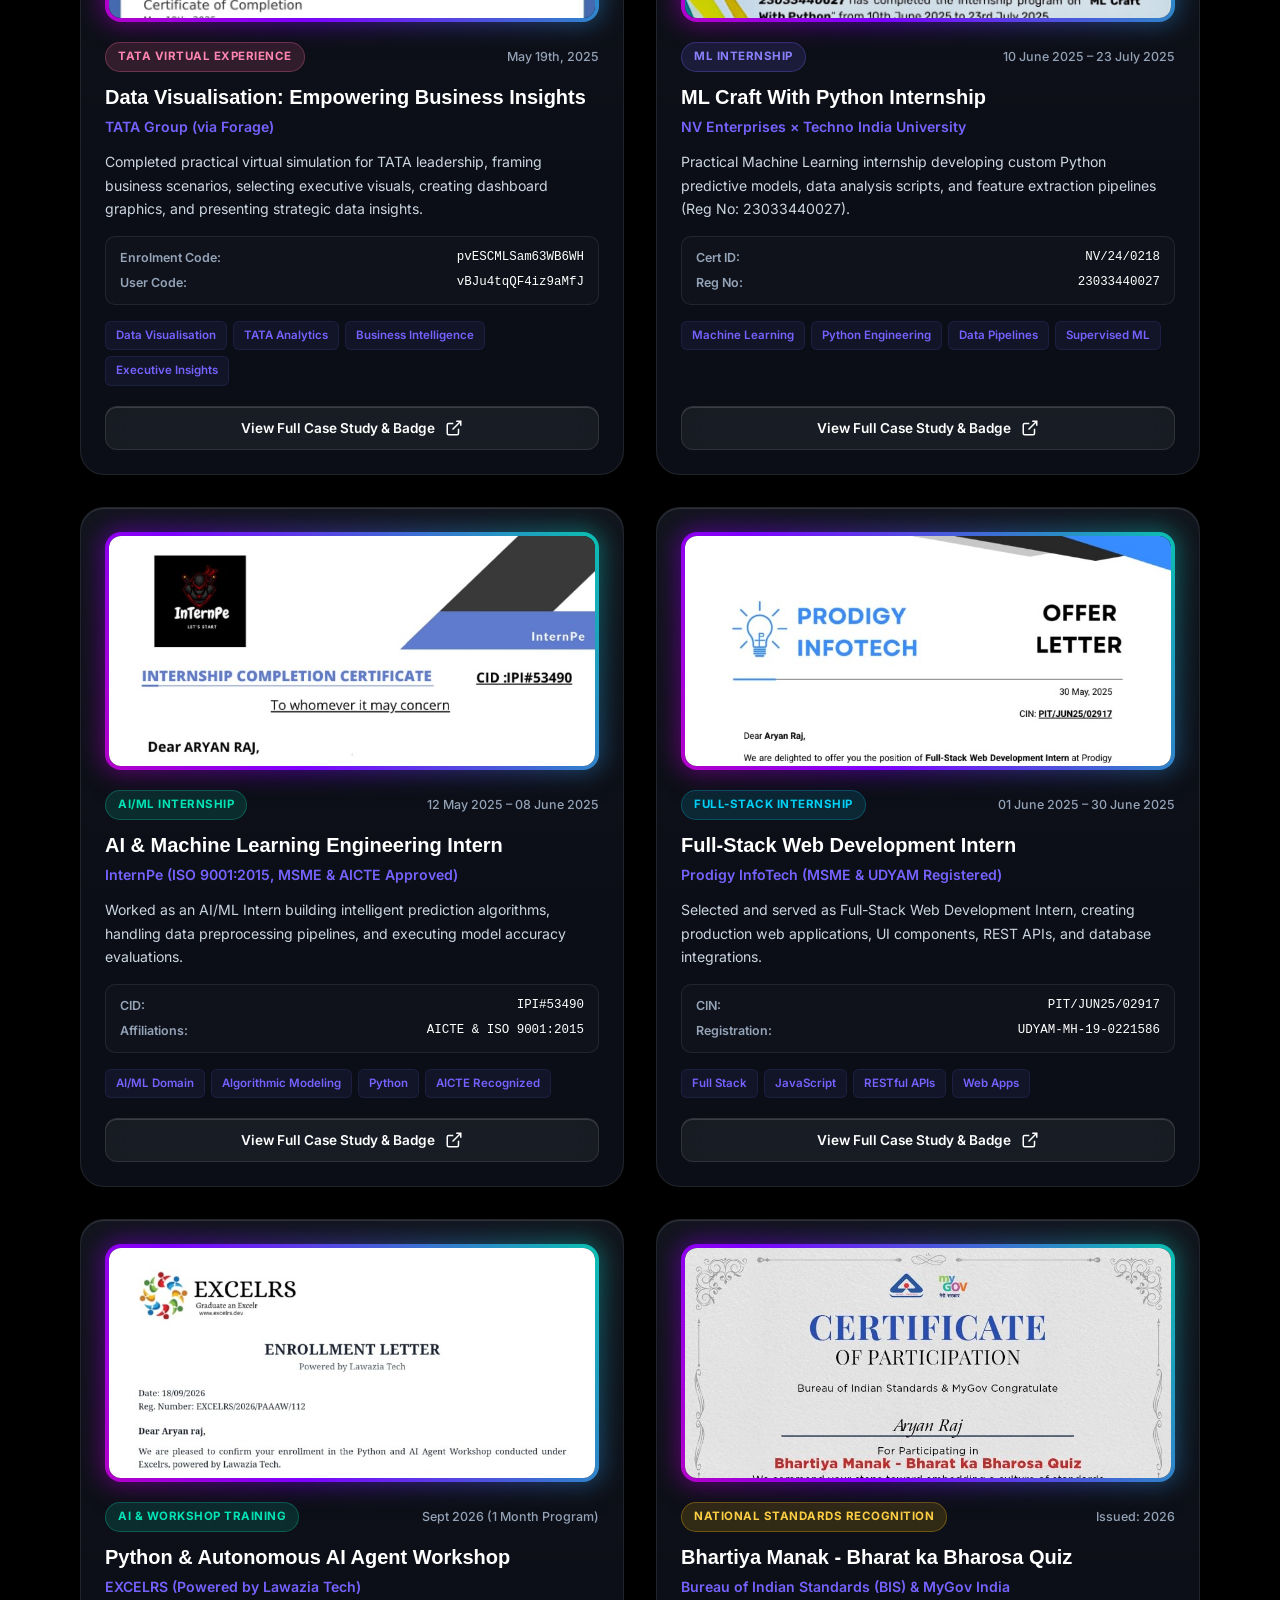
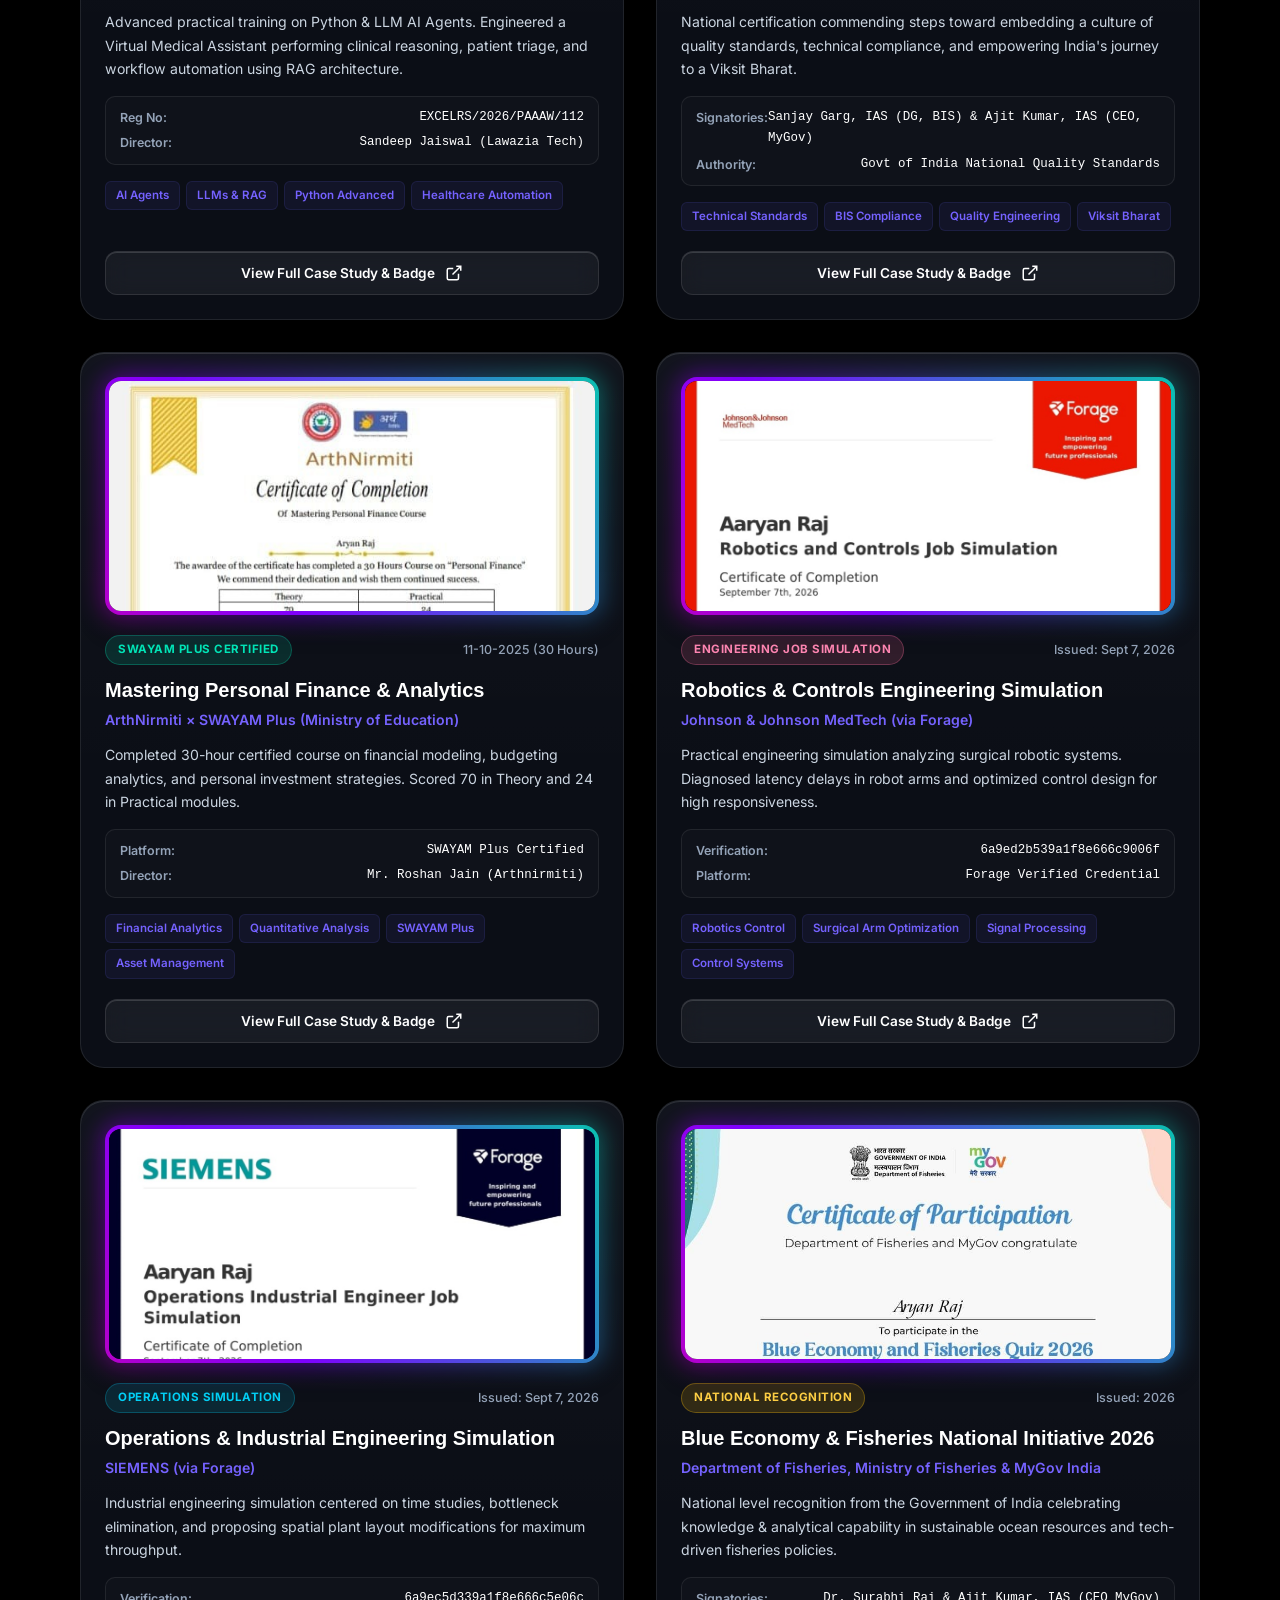
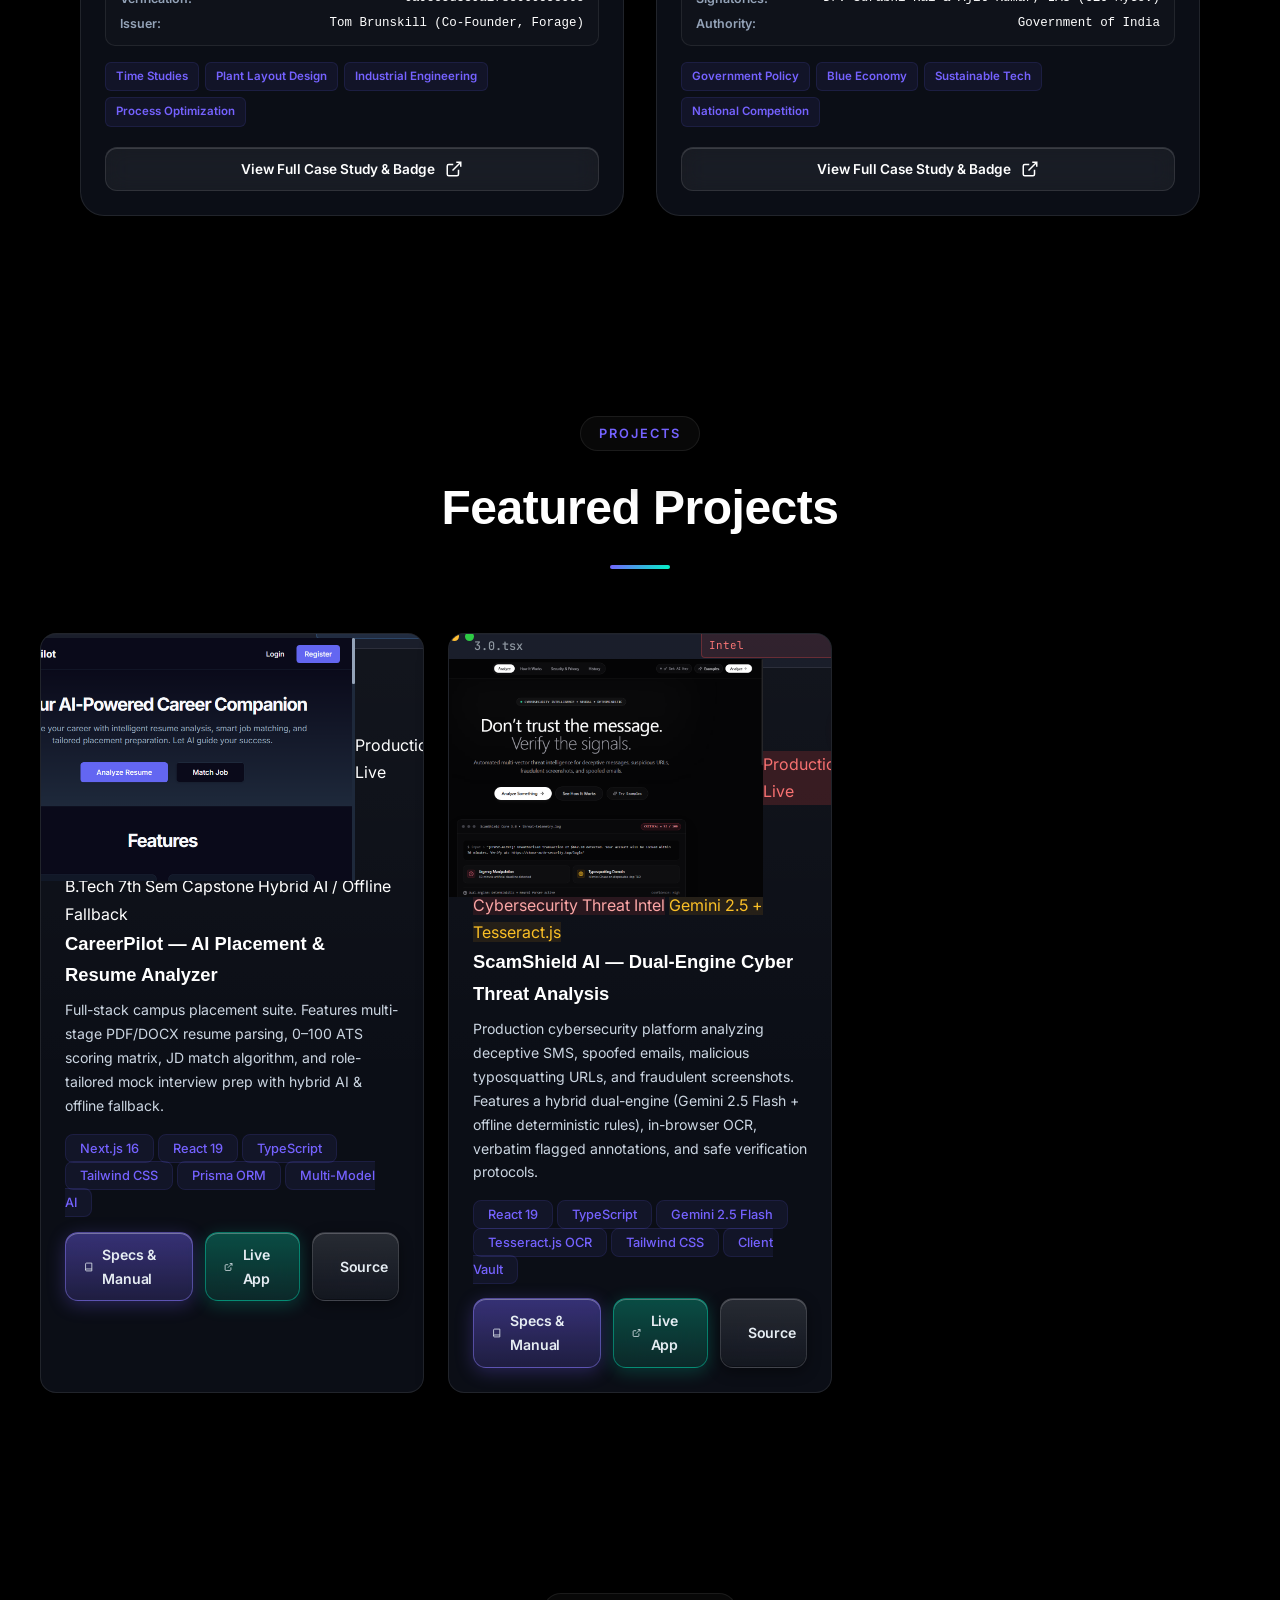
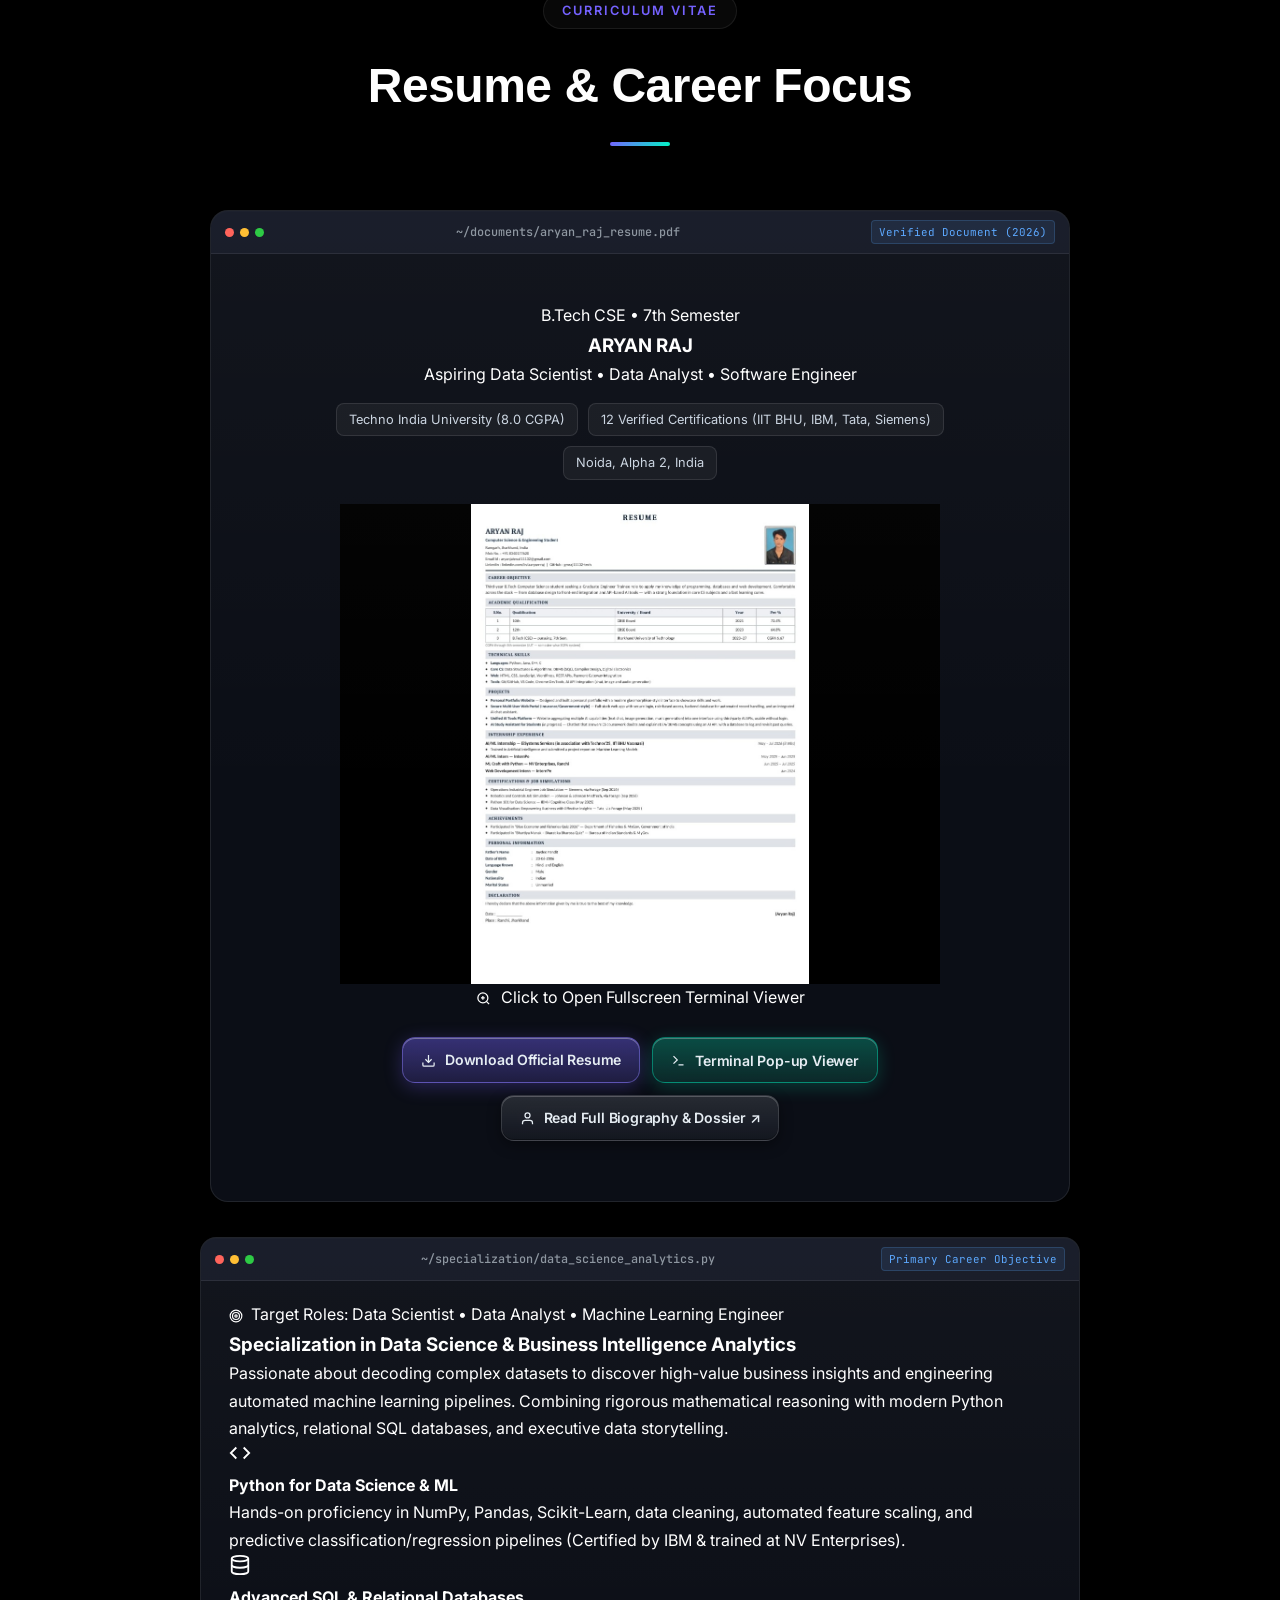
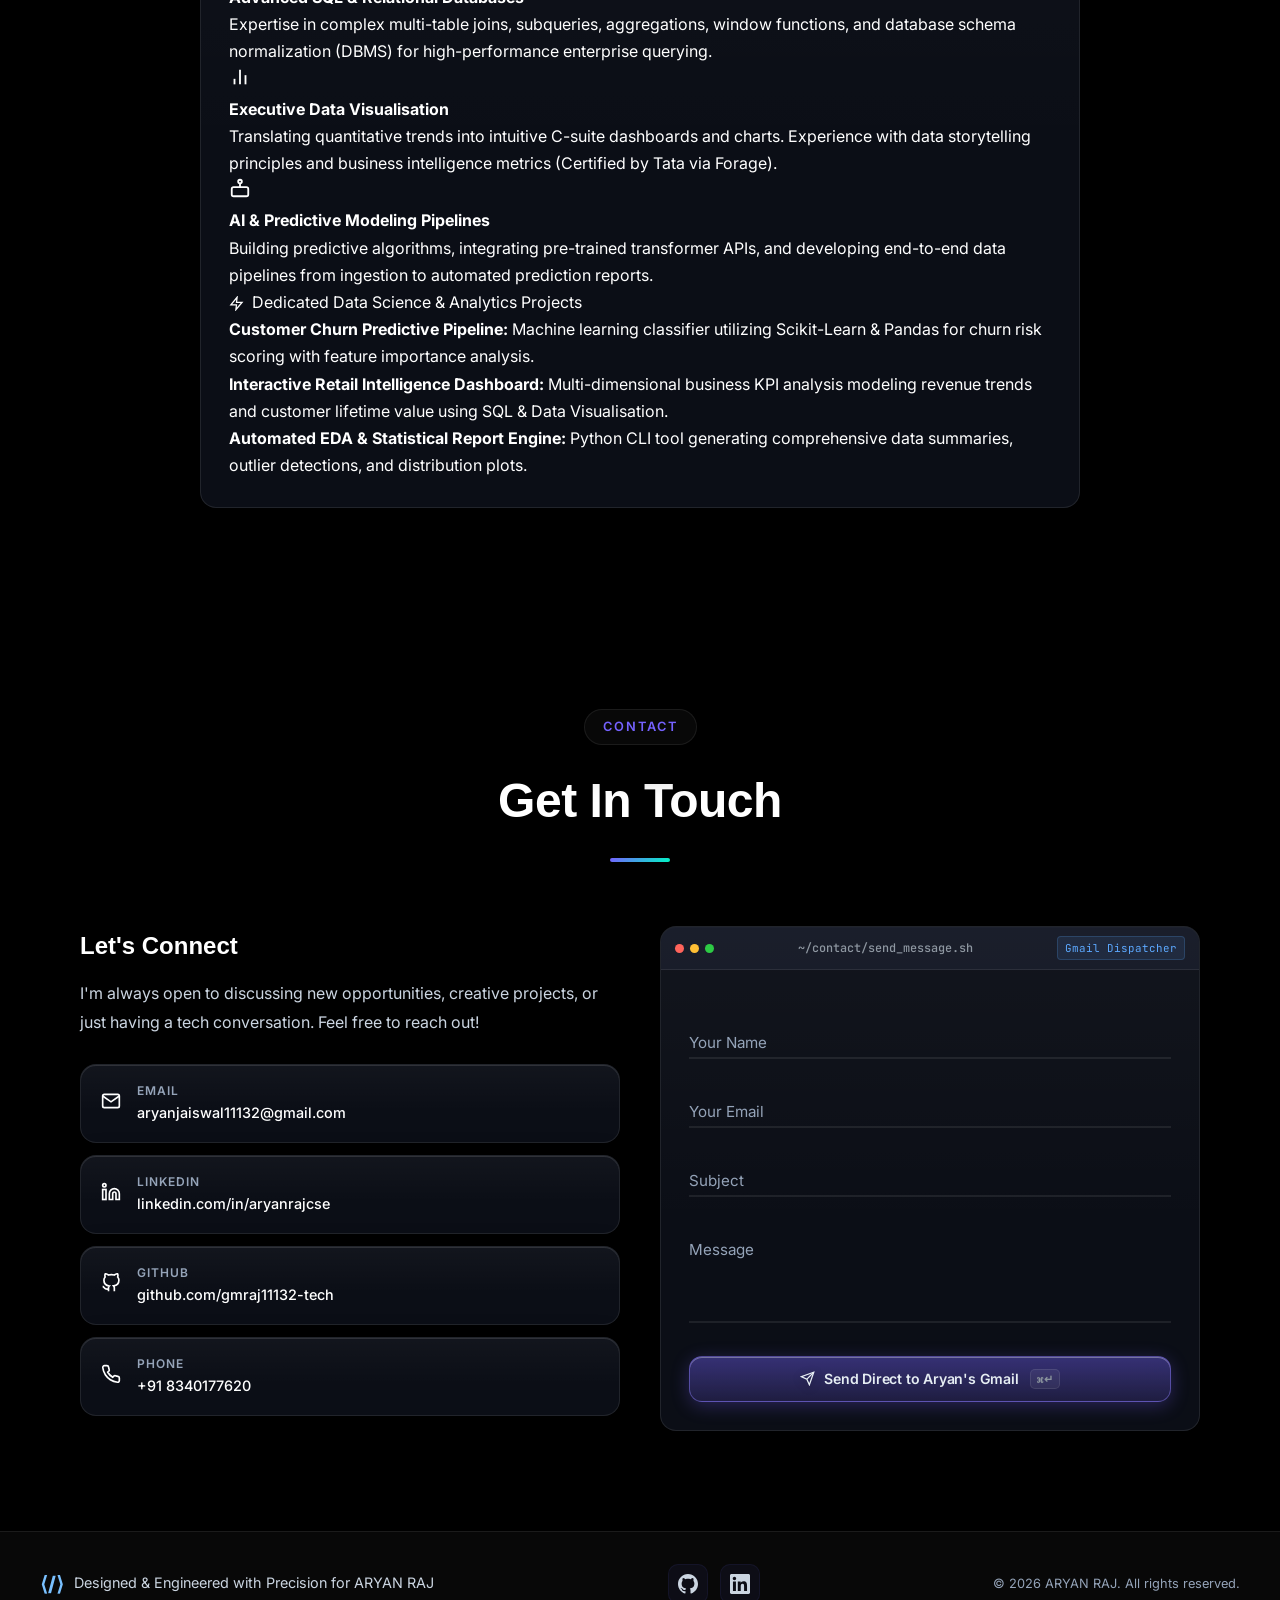
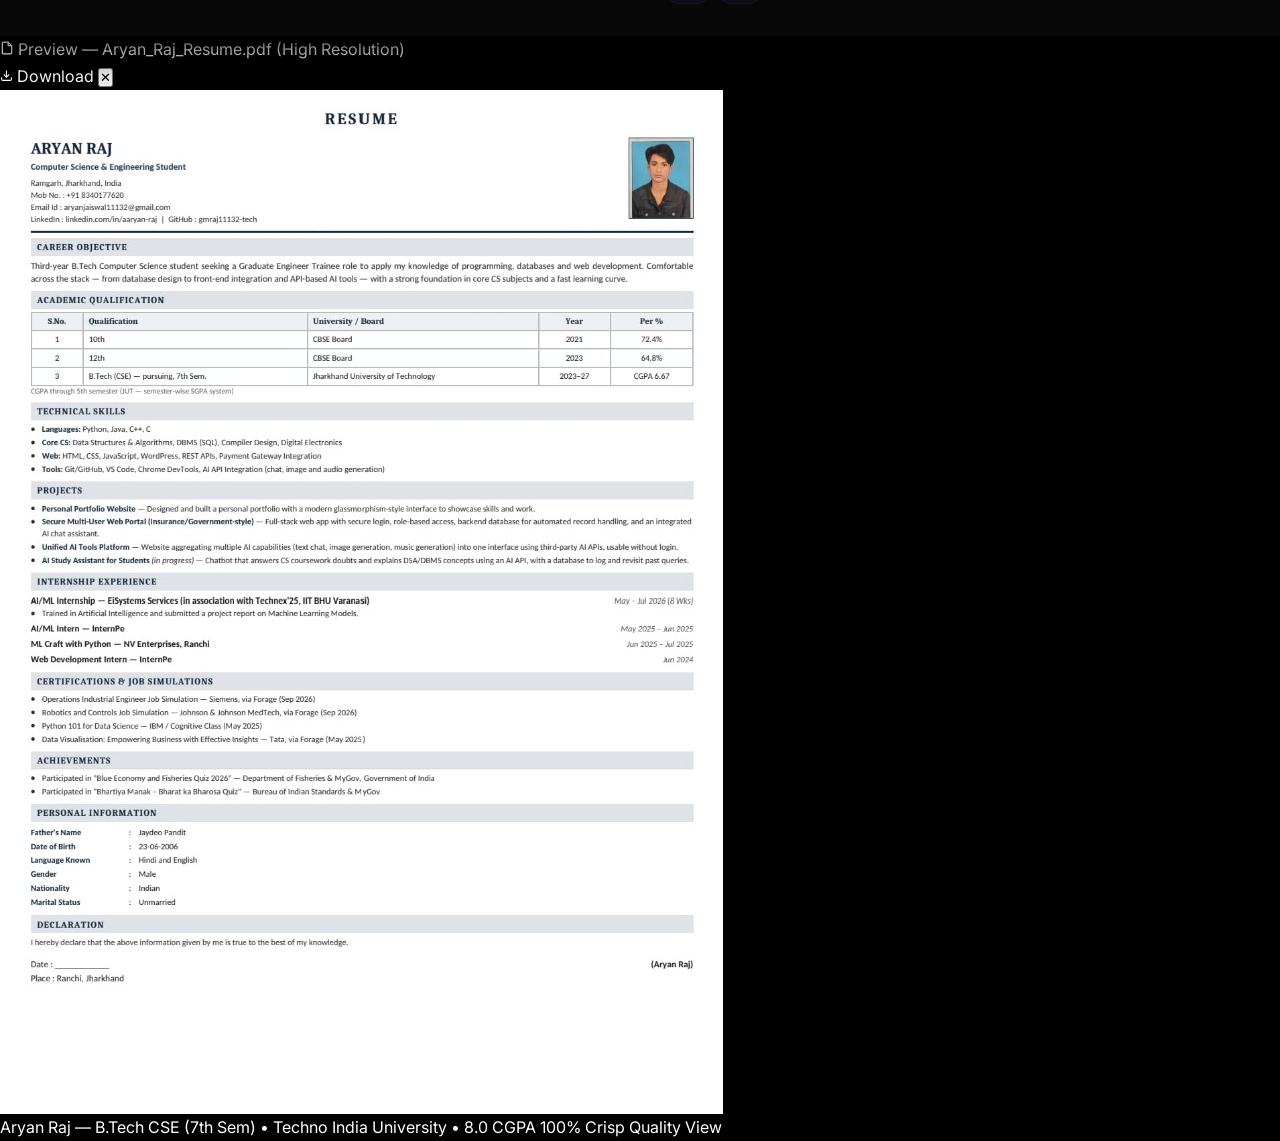
==== commit a5879d5d: "feat: complete AMOLED black overhaul, dedicated user manuals, centered resume deck, professional SVG" ====
--- a/index.html
+++ b/index.html
@@ -34,7 +34,9 @@
                     <span class="boot-light green"></span>
                 </div>
                 <div class="boot-title">
-                    <span class="boot-icon">💻</span>
+                    <span class="boot-icon">
+                        <svg width="13" height="13" viewBox="0 0 24 24" fill="none" stroke="currentColor" stroke-width="2.5"><polyline points="4 17 10 11 4 5"/><line x1="12" y1="19" x2="20" y2="19"/></svg>
+                    </span>
                     <span>aryan@macbook-pro: ~ (boot.sh)</span>
                 </div>
                 <button class="boot-skip-btn" id="bootSkipBtn" type="button" onclick="dismissBootScreen()" aria-label="Skip boot sequence">Skip ↗</button>
@@ -68,25 +70,25 @@
                     screen.classList.add('dismissed');
                     setTimeout(function() {
                         if (screen && screen.parentNode) screen.style.display = 'none';
-                    }, 500);
+                    }, 400);
                 }
             }
             window.dismissBootScreen = dismiss;
 
             var steps = [
-                { tag: '[INIT]', text: 'Booting AryanOS JVM 21 environment...', status: 'OK', progress: 18, delay: 500 },
-                { tag: '[CONFIG]', text: 'Target Location: Noida, Alpha 2, India', status: 'VERIFIED', progress: 38, delay: 700 },
-                { tag: '[MODULES]', text: 'Loading: Java, Spring Boot, React, SQL...', status: 'LOADED', progress: 62, delay: 800 },
-                { tag: '[SECURITY]', text: 'Verifying 12 Industry Credentials...', status: 'ACTIVE', progress: 84, delay: 800 },
-                { tag: '[GUI]', text: 'Launching MacBook Crystal UI...', status: 'READY', progress: 96, delay: 650 },
-                { tag: '[SUCCESS]', text: 'Welcome to Aryan Raj Portfolio!', status: '100%', progress: 100, delay: 500 }
+                { tag: '[INIT]', text: 'Booting AryanOS JVM 21 environment...', status: 'OK', progress: 18, delay: 180 },
+                { tag: '[CONFIG]', text: 'Target Location: Noida, Alpha 2, India', status: 'VERIFIED', progress: 38, delay: 200 },
+                { tag: '[MODULES]', text: 'Loading: Java, Spring Boot, React, SQL...', status: 'LOADED', progress: 62, delay: 220 },
+                { tag: '[SECURITY]', text: 'Verifying 12 Industry Credentials...', status: 'ACTIVE', progress: 84, delay: 200 },
+                { tag: '[GUI]', text: 'Launching MacBook Crystal UI...', status: 'READY', progress: 96, delay: 180 },
+                { tag: '[SUCCESS]', text: 'Welcome to Aryan Raj Portfolio!', status: '100%', progress: 100, delay: 220 }
             ];
 
             var idx = 0;
             function next() {
                 if (isDismissed) return;
                 if (idx >= steps.length) {
-                    setTimeout(dismiss, 350);
+                    setTimeout(dismiss, 300);
                     return;
                 }
                 var s = steps[idx];
@@ -95,6 +97,7 @@
                     el.className = 'boot-log-entry';
                     el.innerHTML = '<span class="log-tag">' + s.tag + '</span><span class="log-text">' + s.text + '</span><span class="log-status">' + s.status + '</span>';
                     logs.appendChild(el);
+                    logs.scrollTop = logs.scrollHeight;
                 }
                 if (bar) bar.style.width = s.progress + '%';
                 if (pct) pct.textContent = s.progress + '%';
@@ -103,10 +106,10 @@
             }
 
             // Start immediately
-            setTimeout(next, 100);
-
-            // Safety timeout: automatically close after 4.5 seconds no matter what
-            setTimeout(dismiss, 4500);
+            setTimeout(next, 50);
+
+            // Safety failsafe
+            setTimeout(dismiss, 3500);
         })();
     </script>
 
@@ -136,7 +139,7 @@
         </ul>
         <div class="nav-actions">
             <button class="theme-toggle glass-btn" id="themeToggle" aria-label="Toggle theme">
-                <span class="toggle-icon">🌙</span>
+                <span class="toggle-icon"><svg width="15" height="15" viewBox="0 0 24 24" fill="none" stroke="currentColor" stroke-width="2" stroke-linecap="round" stroke-linejoin="round"><path d="M21 12.79A9 9 0 1 1 11.21 3 7 7 0 0 0 21 12.79z"></path></svg></span>
             </button>
             <button class="hamburger" id="hamburger" aria-label="Menu">
                 <span></span><span></span><span></span>
@@ -179,27 +182,37 @@
             <!-- MacBook Crystal App-Icon Buttons -->
             <div class="hero-buttons">
                 <a href="#projects" class="btn-crystal primary ripple-btn">
-                    <span class="btn-icon">📁</span>
+                    <span class="btn-icon">
+                        <svg width="16" height="16" viewBox="0 0 24 24" fill="none" stroke="currentColor" stroke-width="2" stroke-linecap="round" stroke-linejoin="round"><path d="M22 19a2 2 0 0 1-2 2H4a2 2 0 0 1-2-2V5a2 2 0 0 1 2-2h5l2 3h9a2 2 0 0 1 2 2z"></path></svg>
+                    </span>
                     <span class="btn-text">Featured Projects</span>
                     <span class="btn-kbd">⌘P</span>
                 </a>
                 <a href="#credentials" class="btn-crystal secondary ripple-btn">
-                    <span class="btn-icon">📜</span>
+                    <span class="btn-icon">
+                        <svg width="16" height="16" viewBox="0 0 24 24" fill="none" stroke="currentColor" stroke-width="2" stroke-linecap="round" stroke-linejoin="round"><circle cx="12" cy="8" r="7"></circle><polyline points="8.21 13.89 7 23 12 20 17 23 15.79 13.88"></polyline></svg>
+                    </span>
                     <span class="btn-text">12 Credentials</span>
                     <span class="btn-kbd">⌘C</span>
                 </a>
                 <a href="#resume" class="btn-crystal ripple-btn">
-                    <span class="btn-icon">📄</span>
+                    <span class="btn-icon">
+                        <svg width="16" height="16" viewBox="0 0 24 24" fill="none" stroke="currentColor" stroke-width="2" stroke-linecap="round" stroke-linejoin="round"><path d="M14 2H6a2 2 0 0 0-2 2v16a2 2 0 0 0 2 2h12a2 2 0 0 0 2-2V8z"></path><polyline points="14 2 14 8 20 8"></polyline><line x1="16" y1="13" x2="8" y2="13"></line><line x1="16" y1="17" x2="8" y2="17"></line></svg>
+                    </span>
                     <span class="btn-text">Resume</span>
                     <span class="btn-kbd">⌘R</span>
                 </a>
                 <a href="https://www.linkedin.com/in/aryanrajcse" class="btn-crystal os-browser-trigger ripple-btn" data-url="https://www.linkedin.com/in/aryanrajcse" data-title="LinkedIn — Aryan Raj">
-                    <span class="btn-icon">💼</span>
+                    <span class="btn-icon">
+                        <svg width="16" height="16" viewBox="0 0 24 24" fill="none" stroke="currentColor" stroke-width="2" stroke-linecap="round" stroke-linejoin="round"><path d="M16 8a6 6 0 0 1 6 6v7h-4v-7a2 2 0 0 0-2-2 2 2 0 0 0-2 2v7h-4v-7a6 6 0 0 1 6-6z"></path><rect x="2" y="9" width="4" height="12"></rect><circle cx="4" cy="4" r="2"></circle></svg>
+                    </span>
                     <span class="btn-text">LinkedIn</span>
                     <span class="btn-kbd">↗</span>
                 </a>
                 <a href="https://github.com/gmraj11132-tech" class="btn-crystal os-browser-trigger ripple-btn" data-url="https://github.com/gmraj11132-tech" data-title="GitHub — Aryan Raj">
-                    <span class="btn-icon">🐙</span>
+                    <span class="btn-icon">
+                        <svg width="16" height="16" viewBox="0 0 24 24" fill="none" stroke="currentColor" stroke-width="2" stroke-linecap="round" stroke-linejoin="round"><path d="M9 19c-5 1.5-5-2.5-7-3m14 6v-3.87a3.37 3.37 0 0 0-.94-2.61c3.14-.35 6.44-1.54 6.44-7A5.44 5.44 0 0 0 20 4.77 5.07 5.07 0 0 0 19.91 1S18.73.65 16 2.48a13.38 13.38 0 0 0-7 0C6.27.65 5.09 1 5.09 1A5.07 5.07 0 0 0 5 4.77a5.44 5.44 0 0 0-1.5 3.78c0 5.42 3.3 6.61 6.44 7A3.37 3.37 0 0 0 9 18.13V22"></path></svg>
+                    </span>
                     <span class="btn-text">GitHub</span>
                     <span class="btn-kbd">↗</span>
                 </a>
@@ -272,28 +285,36 @@
                     </p>
                     <div class="about-info-grid">
                         <div class="info-item">
-                            <span class="info-icon">🎓</span>
+                            <span class="info-icon">
+                                <svg width="18" height="18" viewBox="0 0 24 24" fill="none" stroke="currentColor" stroke-width="2" stroke-linecap="round" stroke-linejoin="round"><path d="M22 10v6M2 10l10-5 10 5-10 5z"></path><path d="M6 12v5c3 3 9 3 12 0v-5"></path></svg>
+                            </span>
                             <div>
                                 <span class="info-label">Degree</span>
                                 <span class="info-value">B.Tech CSE</span>
                             </div>
                         </div>
                         <div class="info-item">
-                            <span class="info-icon">📅</span>
+                            <span class="info-icon">
+                                <svg width="18" height="18" viewBox="0 0 24 24" fill="none" stroke="currentColor" stroke-width="2" stroke-linecap="round" stroke-linejoin="round"><rect x="3" y="4" width="18" height="18" rx="2" ry="2"></rect><line x1="16" y1="2" x2="16" y2="6"></line><line x1="8" y1="2" x2="8" y2="6"></line><line x1="3" y1="10" x2="21" y2="10"></line></svg>
+                            </span>
                             <div>
                                 <span class="info-label">Status</span>
                                 <span class="info-value">7th Sem (2023-27)</span>
                             </div>
                         </div>
                         <div class="info-item">
-                            <span class="info-icon">📊</span>
+                            <span class="info-icon">
+                                <svg width="18" height="18" viewBox="0 0 24 24" fill="none" stroke="currentColor" stroke-width="2" stroke-linecap="round" stroke-linejoin="round"><line x1="18" y1="20" x2="18" y2="10"></line><line x1="12" y1="20" x2="12" y2="4"></line><line x1="6" y1="20" x2="6" y2="14"></line></svg>
+                            </span>
                             <div>
                                 <span class="info-label">Academic CGPA</span>
                                 <span class="info-value">8.0 / 10 CGPA</span>
                             </div>
                         </div>
                         <div class="info-item">
-                            <span class="info-icon">📍</span>
+                            <span class="info-icon">
+                                <svg width="18" height="18" viewBox="0 0 24 24" fill="none" stroke="currentColor" stroke-width="2" stroke-linecap="round" stroke-linejoin="round"><path d="M21 10c0 7-9 13-9 13s-9-6-9-13a9 9 0 0 1 18 0z"></path><circle cx="12" cy="10" r="3"></circle></svg>
+                            </span>
                             <div>
                                 <span class="info-label">Location</span>
                                 <span class="info-value">Noida, Alpha 2</span>
@@ -311,12 +332,12 @@
                             </div>
                             <div class="ide-tabs">
                                 <div class="ide-tab active" id="tabJava">
-                                    <span class="java-icon">☕</span>
+                                    <span class="java-icon"><svg width="14" height="14" viewBox="0 0 24 24" fill="none" stroke="currentColor" stroke-width="2"><polyline points="16 18 22 12 16 6"></polyline><polyline points="8 6 2 12 8 18"></polyline></svg></span>
                                     <span class="tab-name">AryanRaj.java</span>
                                     <span class="tab-close">×</span>
                                 </div>
                                 <div class="ide-tab" id="tabJson">
-                                    <span class="file-icon">⚡</span>
+                                    <span class="file-icon"><svg width="14" height="14" viewBox="0 0 24 24" fill="none" stroke="currentColor" stroke-width="2"><circle cx="12" cy="12" r="3"></circle><path d="M19.4 15a1.65 1.65 0 0 0 .33 1.82l.06.06a2 2 0 0 1 0 2.83 2 2 0 0 1-2.83 0l-.06-.06a1.65 1.65 0 0 0-1.82-.33 1.65 1.65 0 0 0-1 1.51V21a2 2 0 0 1-2 2 2 2 0 0 1-2-2v-.09A1.65 1.65 0 0 0 9 19.4a1.65 1.65 0 0 0-1.82.33l-.06.06a2 2 0 0 1-2.83 0 2 2 0 0 1 0-2.83l.06-.06a1.65 1.65 0 0 0 .33-1.82 1.65 1.65 0 0 0-1.51-1H3a2 2 0 0 1-2-2 2 2 0 0 1 2-2h.09A1.65 1.65 0 0 0 4.6 9a1.65 1.65 0 0 0-.33-1.82l-.06-.06a2 2 0 0 1 0-2.83 2 2 0 0 1 2.83 0l.06.06a1.65 1.65 0 0 0 1.82.33H9a1.65 1.65 0 0 0 1-1.51V3a2 2 0 0 1 2-2 2 2 0 0 1 2 2v.09a1.65 1.65 0 0 0 1 1.51 1.65 1.65 0 0 0 1.82-.33l.06-.06a2 2 0 0 1 2.83 0 2 2 0 0 1 0 2.83l-.06.06a1.65 1.65 0 0 0-.33 1.82V9a1.65 1.65 0 0 0 1.51 1H21a2 2 0 0 1 2 2 2 2 0 0 1-2 2h-.09a1.65 1.65 0 0 0-1.51 1z"></path></svg></span>
                                     <span class="tab-name">Portfolio.json</span>
                                 </div>
                             </div>
@@ -367,7 +388,7 @@
         <span class="code-class">AryanRaj</span> <span class="code-var">dev</span> = <span class="code-keyword">new</span> <span class="code-class">AryanRaj</span>();
         <span class="code-var">dev</span>.<span class="code-method">setAvailableForHire</span>(<span class="code-keyword">true</span>);
         <span class="code-class">System</span>.out.<span class="code-method">println</span>(
-            <span class="code-string">"🚀 Ready to engineer systems!"</span>
+            <span class="code-string">"System online: Ready to engineer scalable solutions."</span>
         );
     }
 }</code></pre>
@@ -375,14 +396,14 @@
                         <!-- Terminal Output Window -->
                         <div class="ide-terminal" id="ideTerminal">
                             <div class="terminal-bar">
-                                <span class="term-title">🖥️ Run: AryanRaj.main()</span>
+                                <span class="term-title">Run: AryanRaj.main()</span>
                                 <span class="term-status"><span class="status-pulse"></span> BUILD SUCCESSFUL</span>
                             </div>
                             <div class="terminal-content">
                                 <div class="term-line cmd">&gt; java -cp target/classes com.aryan.portfolio.AryanRaj</div>
-                                <div class="term-line success">✔ [JVM 21.0.2] Compilation complete (0.114s)</div>
-                                <div class="term-line output">🚀 Ready to engineer scalable systems!</div>
-                                <div class="term-line info">📍 Aryan Raj | B.Tech CSE (7th Sem) | 12 Verified Credentials | CGPA 8.0</div>
+                                <div class="term-line success">[OK] [JVM 21.0.2] Compilation complete (0.114s)</div>
+                                <div class="term-line output">System online: Ready to engineer scalable solutions.</div>
+                                <div class="term-line info">&gt; Aryan Raj | B.Tech CSE (7th Sem) | 12 Verified Credentials | CGPA 8.0</div>
                                 <div class="term-line exit">Process finished with exit code 0</div>
                             </div>
                         </div>
@@ -486,7 +507,9 @@
                         <span class="mac-path">~/skills/languages.sh</span>
                         <span class="mac-tag">LANGS</span>
                     </div>
-                    <div class="skill-icon">💻</div>
+                    <div class="skill-icon">
+                        <svg width="24" height="24" viewBox="0 0 24 24" fill="none" stroke="currentColor" stroke-width="2" stroke-linecap="round" stroke-linejoin="round"><polyline points="16 18 22 12 16 6"></polyline><polyline points="8 6 2 12 8 18"></polyline></svg>
+                    </div>
                     <h3>Programming Languages</h3>
                     <div class="skill-tags">
                         <span class="skill-tag">Python</span>
@@ -502,7 +525,9 @@
                         <span class="mac-path">~/skills/core_cs.sql</span>
                         <span class="mac-tag">THEORY</span>
                     </div>
-                    <div class="skill-icon">🧠</div>
+                    <div class="skill-icon">
+                        <svg width="24" height="24" viewBox="0 0 24 24" fill="none" stroke="currentColor" stroke-width="2" stroke-linecap="round" stroke-linejoin="round"><rect x="4" y="4" width="16" height="16" rx="2" ry="2"></rect><rect x="9" y="9" width="6" height="6"></rect><line x1="9" y1="1" x2="9" y2="4"></line><line x1="15" y1="1" x2="15" y2="4"></line><line x1="9" y1="20" x2="9" y2="23"></line><line x1="15" y1="20" x2="15" y2="23"></line><line x1="20" y1="9" x2="23" y2="9"></line><line x1="20" y1="14" x2="23" y2="14"></line><line x1="1" y1="9" x2="4" y2="9"></line><line x1="1" y1="14" x2="4" y2="14"></line></svg>
+                    </div>
                     <h3>Core CS Fundamentals</h3>
                     <div class="skill-tags">
                         <span class="skill-tag">Data Structures & Algorithms</span>
@@ -518,7 +543,9 @@
                         <span class="mac-path">~/skills/web_stack.ts</span>
                         <span class="mac-tag">WEB</span>
                     </div>
-                    <div class="skill-icon">🌐</div>
+                    <div class="skill-icon">
+                        <svg width="24" height="24" viewBox="0 0 24 24" fill="none" stroke="currentColor" stroke-width="2" stroke-linecap="round" stroke-linejoin="round"><circle cx="12" cy="12" r="10"></circle><line x1="2" y1="12" x2="22" y2="12"></line><path d="M12 2a15.3 15.3 0 0 1 4 10 15.3 15.3 0 0 1-4 10 15.3 15.3 0 0 1-4-10 15.3 15.3 0 0 1 4-10z"></path></svg>
+                    </div>
                     <h3>Web Technologies</h3>
                     <div class="skill-tags">
                         <span class="skill-tag">HTML5</span>
@@ -535,7 +562,9 @@
                         <span class="mac-path">~/skills/ai_ml.py</span>
                         <span class="mac-tag">AI/ML</span>
                     </div>
-                    <div class="skill-icon">🤖</div>
+                    <div class="skill-icon">
+                        <svg width="24" height="24" viewBox="0 0 24 24" fill="none" stroke="currentColor" stroke-width="2" stroke-linecap="round" stroke-linejoin="round"><path d="M12 2v4M12 18v4M4.93 4.93l2.83 2.83M16.24 16.24l2.83 2.83M2 12h4M18 12h4M4.93 19.07l2.83-2.83M16.24 7.76l2.83-2.83"></path></svg>
+                    </div>
                     <h3>AI & Machine Learning</h3>
                     <div class="skill-tags">
                         <span class="skill-tag">Artificial Intelligence</span>
@@ -551,7 +580,9 @@
                         <span class="mac-path">~/skills/devtools.yml</span>
                         <span class="mac-tag">DEVOPS</span>
                     </div>
-                    <div class="skill-icon">🛠️</div>
+                    <div class="skill-icon">
+                        <svg width="24" height="24" viewBox="0 0 24 24" fill="none" stroke="currentColor" stroke-width="2" stroke-linecap="round" stroke-linejoin="round"><path d="M14.7 6.3a1 1 0 0 0 0 1.4l1.6 1.6a1 1 0 0 0 1.4 0l3.77-3.77a6 6 0 0 1-7.94 7.94l-6.91 6.91a2.12 2.12 0 0 1-3-3l6.91-6.91a6 6 0 0 1 7.94-7.94l-3.76 3.76z"></path></svg>
+                    </div>
                     <h3>Tools & Platforms</h3>
                     <div class="skill-tags">
                         <span class="skill-tag">Git & GitHub</span>
@@ -566,7 +597,9 @@
                         <span class="mac-path">~/skills/traits.md</span>
                         <span class="mac-tag">PRO</span>
                     </div>
-                    <div class="skill-icon">🗣️</div>
+                    <div class="skill-icon">
+                        <svg width="24" height="24" viewBox="0 0 24 24" fill="none" stroke="currentColor" stroke-width="2" stroke-linecap="round" stroke-linejoin="round"><path d="M17 21v-2a4 4 0 0 0-4-4H5a4 4 0 0 0-4 4v2"></path><circle cx="9" cy="7" r="4"></circle><path d="M23 21v-2a4 4 0 0 0-3-3.87"></path><path d="M16 3.13a4 4 0 0 1 0 7.75"></path></svg>
+                    </div>
                     <h3>Languages & Professional Traits</h3>
                     <div class="skill-tags">
                         <span class="skill-tag">English (Fluent)</span>
@@ -612,7 +645,7 @@
                                 alt="Certificate of Internship - Eisystems Services & Technex'25 IIT BHU"
                                 class="cert-thumbnail">
                             <div class="cert-overlay">
-                                <span class="overlay-btn ripple-btn">Inspect Credentials 🔍</span>
+                                <span class="overlay-btn ripple-btn">Inspect Credential <svg width="13" height="13" viewBox="0 0 24 24" fill="none" stroke="currentColor" stroke-width="2" style="display:inline-block; vertical-align:middle; margin-left:4px;"><circle cx="11" cy="11" r="8"></circle><line x1="21" y1="21" x2="16.65" y2="16.65"></line></svg></span>
                             </div>
                         </div>
                     </div>
@@ -664,7 +697,7 @@
                                 alt="IBM Developer Skills Network Cognitive Class Python 101 for Data Science"
                                 class="cert-thumbnail">
                             <div class="cert-overlay">
-                                <span class="overlay-btn ripple-btn">Inspect Credentials 🔍</span>
+                                <span class="overlay-btn ripple-btn">Inspect Credential <svg width="13" height="13" viewBox="0 0 24 24" fill="none" stroke="currentColor" stroke-width="2" style="display:inline-block; vertical-align:middle; margin-left:4px;"><circle cx="11" cy="11" r="8"></circle><line x1="21" y1="21" x2="16.65" y2="16.65"></line></svg></span>
                             </div>
                         </div>
                     </div>
@@ -714,7 +747,7 @@
                                 alt="TATA Data Visualisation Empowering Business with Effective Insights"
                                 class="cert-thumbnail">
                             <div class="cert-overlay">
-                                <span class="overlay-btn ripple-btn">Inspect Credentials 🔍</span>
+                                <span class="overlay-btn ripple-btn">Inspect Credential <svg width="13" height="13" viewBox="0 0 24 24" fill="none" stroke="currentColor" stroke-width="2" style="display:inline-block; vertical-align:middle; margin-left:4px;"><circle cx="11" cy="11" r="8"></circle><line x1="21" y1="21" x2="16.65" y2="16.65"></line></svg></span>
                             </div>
                         </div>
                     </div>
@@ -764,7 +797,7 @@
                                 alt="Certificate of Internship - NV Enterprises ML Craft With Python"
                                 class="cert-thumbnail">
                             <div class="cert-overlay">
-                                <span class="overlay-btn ripple-btn">Inspect Credentials 🔍</span>
+                                <span class="overlay-btn ripple-btn">Inspect Credential <svg width="13" height="13" viewBox="0 0 24 24" fill="none" stroke="currentColor" stroke-width="2" style="display:inline-block; vertical-align:middle; margin-left:4px;"><circle cx="11" cy="11" r="8"></circle><line x1="21" y1="21" x2="16.65" y2="16.65"></line></svg></span>
                             </div>
                         </div>
                     </div>
@@ -814,7 +847,7 @@
                                 alt="InternPe AI/ML Internship Completion Certificate"
                                 class="cert-thumbnail">
                             <div class="cert-overlay">
-                                <span class="overlay-btn ripple-btn">Inspect Credentials 🔍</span>
+                                <span class="overlay-btn ripple-btn">Inspect Credential <svg width="13" height="13" viewBox="0 0 24 24" fill="none" stroke="currentColor" stroke-width="2" style="display:inline-block; vertical-align:middle; margin-left:4px;"><circle cx="11" cy="11" r="8"></circle><line x1="21" y1="21" x2="16.65" y2="16.65"></line></svg></span>
                             </div>
                         </div>
                     </div>
@@ -864,7 +897,7 @@
                                 alt="Prodigy InfoTech Full Stack Web Development Internship Offer"
                                 class="cert-thumbnail">
                             <div class="cert-overlay">
-                                <span class="overlay-btn ripple-btn">Inspect Credentials 🔍</span>
+                                <span class="overlay-btn ripple-btn">Inspect Credential <svg width="13" height="13" viewBox="0 0 24 24" fill="none" stroke="currentColor" stroke-width="2" style="display:inline-block; vertical-align:middle; margin-left:4px;"><circle cx="11" cy="11" r="8"></circle><line x1="21" y1="21" x2="16.65" y2="16.65"></line></svg></span>
                             </div>
                         </div>
                     </div>
@@ -914,7 +947,7 @@
                                 alt="Enrollment & Training Letter - EXCELRS Powered by Lawazia Tech"
                                 class="cert-thumbnail">
                             <div class="cert-overlay">
-                                <span class="overlay-btn ripple-btn">Inspect Credentials 🔍</span>
+                                <span class="overlay-btn ripple-btn">Inspect Credential <svg width="13" height="13" viewBox="0 0 24 24" fill="none" stroke="currentColor" stroke-width="2" style="display:inline-block; vertical-align:middle; margin-left:4px;"><circle cx="11" cy="11" r="8"></circle><line x1="21" y1="21" x2="16.65" y2="16.65"></line></svg></span>
                             </div>
                         </div>
                     </div>
@@ -966,7 +999,7 @@
                                 alt="Bureau of Indian Standards & MyGov Bhartiya Manak Certificate"
                                 class="cert-thumbnail">
                             <div class="cert-overlay">
-                                <span class="overlay-btn ripple-btn">Inspect Credentials 🔍</span>
+                                <span class="overlay-btn ripple-btn">Inspect Credential <svg width="13" height="13" viewBox="0 0 24 24" fill="none" stroke="currentColor" stroke-width="2" style="display:inline-block; vertical-align:middle; margin-left:4px;"><circle cx="11" cy="11" r="8"></circle><line x1="21" y1="21" x2="16.65" y2="16.65"></line></svg></span>
                             </div>
                         </div>
                     </div>
@@ -1016,7 +1049,7 @@
                                 alt="SWAYAM Plus ArthNirmiti Personal Finance Certificate"
                                 class="cert-thumbnail">
                             <div class="cert-overlay">
-                                <span class="overlay-btn ripple-btn">Inspect Credentials 🔍</span>
+                                <span class="overlay-btn ripple-btn">Inspect Credential <svg width="13" height="13" viewBox="0 0 24 24" fill="none" stroke="currentColor" stroke-width="2" style="display:inline-block; vertical-align:middle; margin-left:4px;"><circle cx="11" cy="11" r="8"></circle><line x1="21" y1="21" x2="16.65" y2="16.65"></line></svg></span>
                             </div>
                         </div>
                     </div>
@@ -1065,7 +1098,7 @@
                             <img src="cert_jnj.jpg" alt="Johnson & Johnson MedTech Robotics & Controls Job Simulation"
                                 class="cert-thumbnail">
                             <div class="cert-overlay">
-                                <span class="overlay-btn ripple-btn">Inspect Credentials 🔍</span>
+                                <span class="overlay-btn ripple-btn">Inspect Credential <svg width="13" height="13" viewBox="0 0 24 24" fill="none" stroke="currentColor" stroke-width="2" style="display:inline-block; vertical-align:middle; margin-left:4px;"><circle cx="11" cy="11" r="8"></circle><line x1="21" y1="21" x2="16.65" y2="16.65"></line></svg></span>
                             </div>
                         </div>
                     </div>
@@ -1115,7 +1148,7 @@
                             <img src="cert_siemens.jpg" alt="Siemens Operations Industrial Engineer Job Simulation"
                                 class="cert-thumbnail">
                             <div class="cert-overlay">
-                                <span class="overlay-btn ripple-btn">Inspect Credentials 🔍</span>
+                                <span class="overlay-btn ripple-btn">Inspect Credential <svg width="13" height="13" viewBox="0 0 24 24" fill="none" stroke="currentColor" stroke-width="2" style="display:inline-block; vertical-align:middle; margin-left:4px;"><circle cx="11" cy="11" r="8"></circle><line x1="21" y1="21" x2="16.65" y2="16.65"></line></svg></span>
                             </div>
                         </div>
                     </div>
@@ -1165,7 +1198,7 @@
                             <img src="cert_mygov.jpg" alt="Government of India MyGov Blue Economy Certificate"
                                 class="cert-thumbnail">
                             <div class="cert-overlay">
-                                <span class="overlay-btn ripple-btn">Inspect Credentials 🔍</span>
+                                <span class="overlay-btn ripple-btn">Inspect Credential <svg width="13" height="13" viewBox="0 0 24 24" fill="none" stroke="currentColor" stroke-width="2" style="display:inline-block; vertical-align:middle; margin-left:4px;"><circle cx="11" cy="11" r="8"></circle><line x1="21" y1="21" x2="16.65" y2="16.65"></line></svg></span>
                             </div>
                         </div>
                     </div>
@@ -1220,660 +1253,381 @@
         </div>
     </div>
 
-    <!-- CareerPilot Project Deep Dive & Complete Student User Manual Modal -->
-    <div class="project-modal-backdrop" id="careerpilotModal" role="dialog" aria-modal="true" aria-labelledby="careerpilotModalTitle" onclick="if (event.target === this) closeCareerpilotModal()">
-        <div class="project-modal-window glass">
-            <!-- macOS Topbar -->
-            <div class="project-modal-topbar">
-                <div class="project-modal-topbar-left">
+    <!-- Projects Section -->
+    <section class="section" id="projects">
+        <div class="section-container" style="max-width: 1280px;">
+            <div class="section-header">
+                <span class="section-tag glass">Projects</span>
+                <h2 class="section-title text-3d-subtle">Featured Projects</h2>
+                <div class="section-line"></div>
+            </div>
+            <div class="projects-grid two-projects-grid">
+                <!-- Single Featured Project 1: CareerPilot — AI-Based Smart Placement & Resume Analyzer -->
+                <div class="project-card glass-card reveal-up" id="careerpilotCard">
+                    <!-- macOS Window Header Bar -->
+                    <div class="mac-window-bar">
+                        <div class="mac-dots">
+                            <span class="mac-dot red"></span>
+                            <span class="mac-dot yellow"></span>
+                            <span class="mac-dot green"></span>
+                        </div>
+                        <span class="mac-path">~/projects/careerpilot-ai.tsx</span>
+                        <span class="mac-tag">Next.js 16 + AI</span>
+                    </div>
+
+                    <!-- Clickable Preview Image linking to dedicated user manual -->
+                    <a href="careerpilot-manual.html" target="_blank" class="project-image careerpilot-preview" title="Open CareerPilot Specifications &amp; Student User Manual">
+                        <img src="careerpilot_thumbnail.png" alt="CareerPilot — AI Placement &amp; Resume Analyzer Live App Preview" loading="lazy">
+                        <div class="careerpilot-status-badge">
+                            <span class="status-pulse-dot"></span>
+                            <span>Production Live</span>
+                        </div>
+                        <div class="project-img-overlay">
+                            <span class="overlay-hint">View Specs &amp; Manual ↗</span>
+                        </div>
+                    </a>
+
+                    <!-- Card Body Content -->
+                    <div class="project-info">
+                        <div class="project-badge-row">
+                            <span class="capstone-badge">B.Tech 7th Sem Capstone</span>
+                            <span class="model-badge">Hybrid AI / Offline Fallback</span>
+                        </div>
+                        <h3><a href="careerpilot-manual.html" target="_blank" class="project-title-link">CareerPilot — AI Placement &amp; Resume Analyzer</a></h3>
+                        <p>Full-stack campus placement suite. Features multi-stage PDF/DOCX resume parsing, 0–100 ATS scoring matrix, JD match algorithm, and role-tailored mock interview prep with hybrid AI &amp; offline fallback.</p>
+                        
+                        <div class="card-tags">
+                            <span class="skill-tag">Next.js 16</span>
+                            <span class="skill-tag">React 19</span>
+                            <span class="skill-tag">TypeScript</span>
+                            <span class="skill-tag">Tailwind CSS</span>
+                            <span class="skill-tag">Prisma ORM</span>
+                            <span class="skill-tag">Multi-Model AI</span>
+                        </div>
+
+                        <div class="project-links">
+                            <a href="careerpilot-manual.html" target="_blank" class="btn-crystal primary ripple-btn" title="View System Architecture &amp; Student User Manual">
+                                <svg width="14" height="14" viewBox="0 0 24 24" fill="none" stroke="currentColor" stroke-width="2"><path d="M4 19.5A2.5 2.5 0 0 1 6.5 17H20"/><path d="M6.5 2H20v20H6.5A2.5 2.5 0 0 1 4 19.5v-15A2.5 2.5 0 0 1 6.5 2z"/></svg>
+                                <span class="btn-text">Specs &amp; Manual</span>
+                            </a>
+                            <a href="https://careerpilot-green-three.vercel.app" target="_blank" rel="noopener noreferrer" class="btn-crystal secondary ripple-btn" title="Open Live Vercel App">
+                                <svg width="14" height="14" viewBox="0 0 24 24" fill="none" stroke="currentColor" stroke-width="2"><path d="M18 13v6a2 2 0 0 1-2 2H5a2 2 0 0 1-2-2V8a2 2 0 0 1 2-2h6"/><polyline points="15 3 21 3 21 9"/><line x1="10" y1="14" x2="21" y2="3"/></svg>
+                                <span class="btn-text">Live App</span>
+                            </a>
+                            <a href="https://github.com/gmraj11132-tech/careerpilot-ai-resume-analyzer" target="_blank" rel="noopener noreferrer" class="btn-crystal ripple-btn" title="View Source on GitHub">
+                                <svg width="14" height="14" viewBox="0 0 24 24" fill="currentColor"><path d="M12 0c-6.626 0-12 5.373-12 12 0 5.302 3.438 9.8 8.207 11.387.599.111.793-.261.793-.577v-2.234c-3.338.726-4.033-1.416-4.033-1.416-.546-1.387-1.333-1.756-1.333-1.756-1.089-.745.083-.729.083-.729 1.205.084 1.839 1.237 1.839 1.237 1.07 1.834 2.807 1.304 3.492.997.107-.775.418-1.305.762-1.604-2.665-.305-5.467-1.334-5.467-5.931 0-1.311.469-2.381 1.236-3.221-.124-.303-.535-1.524.117-3.176 0 0 1.008-.322 3.301 1.23.957-.266 1.983-.399 3.003-.404 1.02.005 2.047.138 3.006.404 2.291-1.552 3.297-1.23 3.297-1.23.653 1.653.242 2.874.118 3.176.77.84 1.235 1.911 1.235 3.221 0 4.609-2.807 5.624-5.479 5.921.43.372.823 1.102.823 2.222v3.293c0 .319.192.694.801.576 4.765-1.589 8.199-6.086 8.199-11.386 0-6.627-5.373-12-12-12z"/></svg>
+                                <span class="btn-text">Source</span>
+                            </a>
+                        </div>
+                    </div>
+                </div>
+
+                <!-- Featured Project 2: ScamShield AI — Multi-Vector Cyber Threat & Fraud Signal Analysis Platform -->
+                <div class="project-card glass-card reveal-up scamshield-card" id="scamshieldCard">
+                    <!-- macOS Window Header Bar -->
+                    <div class="mac-window-bar">
+                        <div class="mac-dots">
+                            <span class="mac-dot red"></span>
+                            <span class="mac-dot yellow"></span>
+                            <span class="mac-dot green"></span>
+                        </div>
+                        <span class="mac-path">~/cybersecurity/scamshield-core-3.0.tsx</span>
+                        <span class="mac-tag" style="background: rgba(239, 68, 68, 0.1); color: #f87171; border: 1px solid rgba(239, 68, 68, 0.3);">Dual AI / Threat Intel</span>
+                    </div>
+
+                    <!-- Clickable Preview Image linking to dedicated user manual -->
+                    <a href="scamshield-manual.html" target="_blank" class="project-image scamshield-preview" title="Open ScamShield Specifications &amp; Forensic User Manual">
+                        <img src="scamshield_thumbnail.png" alt="ScamShield AI — Cyber Threat &amp; Fraud Signal Analysis Live App Preview" loading="lazy">
+                        <div class="careerpilot-status-badge" style="background: rgba(239, 68, 68, 0.18); border-color: rgba(239, 68, 68, 0.45); color: #f87171;">
+                            <span class="status-pulse-dot" style="background: #ef4444; box-shadow: 0 0 8px #ef4444;"></span>
+                            <span>Production Live</span>
+                        </div>
+                        <div class="project-img-overlay">
+                            <span class="overlay-hint" style="border-color: rgba(239, 68, 68, 0.45); box-shadow: 0 8px 20px rgba(239, 68, 68, 0.25);">View Specs &amp; Manual ↗</span>
+                        </div>
+                    </a>
+
+                    <!-- Card Body Content -->
+                    <div class="project-info">
+                        <div class="project-badge-row">
+                            <span class="capstone-badge" style="background: rgba(239, 68, 68, 0.12); color: #fca5a5; border-color: rgba(239, 68, 68, 0.3);">Cybersecurity Threat Intel</span>
+                            <span class="model-badge" style="background: rgba(245, 158, 11, 0.1); color: #fbbf24; border-color: rgba(245, 158, 11, 0.3);">Gemini 2.5 + Tesseract.js</span>
+                        </div>
+                        <h3><a href="scamshield-manual.html" target="_blank" class="project-title-link">ScamShield AI — Dual-Engine Cyber Threat Analysis</a></h3>
+                        <p>Production cybersecurity platform analyzing deceptive SMS, spoofed emails, malicious typosquatting URLs, and fraudulent screenshots. Features a hybrid dual-engine (Gemini 2.5 Flash + offline deterministic rules), in-browser OCR, verbatim flagged annotations, and safe verification protocols.</p>
+                        
+                        <div class="card-tags">
+                            <span class="skill-tag">React 19</span>
+                            <span class="skill-tag">TypeScript</span>
+                            <span class="skill-tag">Gemini 2.5 Flash</span>
+                            <span class="skill-tag">Tesseract.js OCR</span>
+                            <span class="skill-tag">Tailwind CSS</span>
+                            <span class="skill-tag">Client Vault</span>
+                        </div>
+
+                        <div class="project-links">
+                            <a href="scamshield-manual.html" target="_blank" class="btn-crystal primary ripple-btn" title="View System Architecture &amp; Forensic User Manual">
+                                <svg width="14" height="14" viewBox="0 0 24 24" fill="none" stroke="currentColor" stroke-width="2"><path d="M4 19.5A2.5 2.5 0 0 1 6.5 17H20"/><path d="M6.5 2H20v20H6.5A2.5 2.5 0 0 1 4 19.5v-15A2.5 2.5 0 0 1 6.5 2z"/></svg>
+                                <span class="btn-text">Specs &amp; Manual</span>
+                            </a>
+                            <a href="https://gmraj11132-tech.github.io/scamshield-ai/" target="_blank" rel="noopener noreferrer" class="btn-crystal secondary ripple-btn" title="Open Live ScamShield AI Web App">
+                                <svg width="14" height="14" viewBox="0 0 24 24" fill="none" stroke="currentColor" stroke-width="2"><path d="M18 13v6a2 2 0 0 1-2 2H5a2 2 0 0 1-2-2V8a2 2 0 0 1 2-2h6"/><polyline points="15 3 21 3 21 9"/><line x1="10" y1="14" x2="21" y2="3"/></svg>
+                                <span class="btn-text">Live App</span>
+                            </a>
+                            <a href="https://github.com/gmraj11132-tech/scamshield-ai" target="_blank" rel="noopener noreferrer" class="btn-crystal ripple-btn" title="View Source on GitHub">
+                                <svg width="14" height="14" viewBox="0 0 24 24" fill="currentColor"><path d="M12 0c-6.626 0-12 5.373-12 12 0 5.302 3.438 9.8 8.207 11.387.599.111.793-.261.793-.577v-2.234c-3.338.726-4.033-1.416-4.033-1.416-.546-1.387-1.333-1.756-1.333-1.756-1.089-.745.083-.729.083-.729 1.205.084 1.839 1.237 1.839 1.237 1.07 1.834 2.807 1.304 3.492.997.107-.775.418-1.305.762-1.604-2.665-.305-5.467-1.334-5.467-5.931 0-1.311.469-2.381 1.236-3.221-.124-.303-.535-1.524.117-3.176 0 0 1.008-.322 3.301 1.23.957-.266 1.983-.399 3.003-.404 1.02.005 2.047.138 3.006.404 2.291-1.552 3.297-1.23 3.297-1.23.653 1.653.242 2.874.118 3.176.77.84 1.235 1.911 1.235 3.221 0 4.609-2.807 5.624-5.479 5.921.43.372.823 1.102.823 2.222v3.293c0 .319.192.694.801.576 4.765-1.589 8.199-6.086 8.199-11.386 0-6.627-5.373-12-12-12z"/></svg>
+                                <span class="btn-text">Source</span>
+                            </a>
+                        </div>
+                    </div>
+                </div>
+            </div>
+        </div>
+    </section>
+
+    <!-- Resume & Data Science / Analytics Career Section -->
+    <section class="section" id="resume">
+        <div class="section-container" style="max-width: 960px;">
+            <div class="section-header">
+                <span class="section-tag glass">Curriculum Vitae</span>
+                <h2 class="section-title text-3d-subtle">Resume &amp; Career Focus</h2>
+                <div class="section-line"></div>
+            </div>
+
+            <!-- Resume macOS Deck (Centered Large Window Panel) -->
+            <div class="resume-deck glass-card reveal-up" style="max-width: 860px; margin: 0 auto; overflow: hidden; border-radius: 18px;">
+                <div class="mac-window-bar">
                     <div class="mac-dots">
-                        <button class="mac-dot red close-careerpilot-modal" title="Close (Esc)" aria-label="Close modal" onclick="closeCareerpilotModal()"></button>
+                        <span class="mac-dot red"></span>
                         <span class="mac-dot yellow"></span>
                         <span class="mac-dot green"></span>
                     </div>
-                    <div class="project-modal-title" id="careerpilotModalTitle">
-                        <span>🚀</span>
-                        <span>CareerPilot — System Architecture &amp; Student User Manual</span>
-                        <span class="flagship-live-badge" style="font-size: 0.68rem; padding: 2px 8px;">v1.0.0 Production</span>
-                    </div>
-                </div>
-                <div class="project-modal-topbar-actions">
-                    <a href="https://careerpilot-green-three.vercel.app" target="_blank" rel="noopener noreferrer" class="btn-crystal secondary" style="padding: 6px 14px; font-size: 0.78rem;">
-                        <span>🚀 Open Live App</span>
-                    </a>
-                    <a href="https://github.com/gmraj11132-tech/careerpilot-ai-resume-analyzer" target="_blank" rel="noopener noreferrer" class="btn-crystal" style="padding: 6px 14px; font-size: 0.78rem;">
-                        <span>🐙 GitHub Repo</span>
-                    </a>
-                    <button class="modal-close-btn close-careerpilot-modal" style="position: static; width: 34px; height: 34px; font-size: 1rem;" aria-label="Close modal" onclick="closeCareerpilotModal()">✕</button>
-                </div>
-            </div>
-
-            <!-- Modal Body (Comprehensive Specifications & User Manual) -->
-            <div class="project-modal-body">
-                <!-- Hero Highlight Banner -->
-                <div class="manual-banner">
-                    <div class="manual-banner-text">
-                        <h2>CareerPilot — Smart Placement &amp; Resume Analyzer</h2>
-                        <p>
-                            An end-to-end full-stack web application designed for B.Tech CSE 7th-semester campus placement preparation. Built with Next.js 16, React 19, TypeScript, Tailwind CSS 4, Prisma ORM, and a Hybrid Multi-Model AI + Deterministic Heuristic Engine.
-                        </p>
-                    </div>
-                    <div class="manual-banner-links">
-                        <a href="https://careerpilot-green-three.vercel.app" target="_blank" rel="noopener noreferrer" class="btn-crystal primary ripple-btn">
-                            <span class="btn-icon">🚀</span>
-                            <span class="btn-text">Visit Live Deployment</span>
+                    <span class="mac-path">~/documents/aryan_raj_resume.pdf</span>
+                    <span class="mac-tag">Verified Document (2026)</span>
+                </div>
+
+                <div class="resume-deck-centered-content" style="padding: 28px 24px 32px; display: flex; flex-direction: column; align-items: center; text-align: center;">
+                    <!-- Candidate Profile Bio Card -->
+                    <div class="resume-header-box" style="margin-bottom: 24px; max-width: 720px; width: 100%;">
+                        <span class="resume-badge">B.Tech CSE • 7th Semester</span>
+                        <h3 class="resume-candidate-name">ARYAN RAJ</h3>
+                        <p class="resume-candidate-sub">Aspiring Data Scientist • Data Analyst • Software Engineer</p>
+                        <div class="resume-quick-meta" style="display: flex; justify-content: center; gap: 10px; flex-wrap: wrap; margin-top: 14px;">
+                            <span class="meta-pill" style="background: rgba(255, 255, 255, 0.05); border: 1px solid rgba(255, 255, 255, 0.1); padding: 5px 12px; border-radius: 8px; font-size: 0.8rem; color: #cbd5e1;">Techno India University (8.0 CGPA)</span>
+                            <span class="meta-pill" style="background: rgba(255, 255, 255, 0.05); border: 1px solid rgba(255, 255, 255, 0.1); padding: 5px 12px; border-radius: 8px; font-size: 0.8rem; color: #cbd5e1;">12 Verified Certifications (IIT BHU, IBM, Tata, Siemens)</span>
+                            <span class="meta-pill" style="background: rgba(255, 255, 255, 0.05); border: 1px solid rgba(255, 255, 255, 0.1); padding: 5px 12px; border-radius: 8px; font-size: 0.8rem; color: #cbd5e1;">Noida, Alpha 2, India</span>
+                        </div>
+                    </div>
+
+                    <!-- Centered Resume Preview Sheet -->
+                    <div class="resume-sheet-wrap" id="resumeTriggerWrap" title="Click to View in Terminal Pop-up" style="max-width: 600px; width: 100%; margin: 0 auto 26px;">
+                        <img src="resume_aryan_raj.jpg" alt="Aryan Raj Professional Resume Document" class="resume-thumb-img" style="height: auto; max-height: 480px; width: 100%; object-fit: contain; background: #000000;">
+                        <div class="resume-sheet-overlay">
+                            <span class="resume-overlay-badge">
+                                <svg width="15" height="15" viewBox="0 0 24 24" fill="none" stroke="currentColor" stroke-width="2" style="display: inline-block; vertical-align: middle; margin-right: 6px;"><circle cx="11" cy="11" r="8"/><line x1="21" y1="21" x2="16.65" y2="16.65"/><line x1="11" y1="8" x2="11" y2="14"/><line x1="8" y1="11" x2="14" y2="11"/></svg>
+                                Click to Open Fullscreen Terminal Viewer
+                            </span>
+                        </div>
+                    </div>
+
+                    <!-- Centered Actions Group -->
+                    <div class="resume-actions-group" style="display: flex; gap: 12px; flex-wrap: wrap; justify-content: center; width: 100%; max-width: 680px;">
+                        <a href="resume_aryan_raj.jpg" download="Aryan_Raj_Resume.jpg" class="btn-crystal primary ripple-btn" id="resumeDownloadBtn">
+                            <svg width="15" height="15" viewBox="0 0 24 24" fill="none" stroke="currentColor" stroke-width="2"><path d="M21 15v4a2 2 0 0 1-2 2H5a2 2 0 0 1-2-2v-4"/><polyline points="7 10 12 15 17 10"/><line x1="12" y1="15" x2="12" y2="3"/></svg>
+                            <span class="btn-text">Download Official Resume</span>
                         </a>
-                    </div>
-                </div>
-
-                <!-- Section 1: Executive Summary & Real-World Problem -->
-                <div class="manual-section-card">
-                    <div class="manual-sec-header">
-                        <span style="font-size: 1.3rem;">🎯</span>
-                        <h3>1. Project Overview &amp; The Real-World Problem</h3>
-                    </div>
-                    <p style="color: #cbd5e1; font-size: 0.9rem; line-height: 1.7; margin-bottom: 14px;">
-                        During campus placement drives, over <strong>75% of engineering student resumes are rejected by automated Applicant Tracking Systems (ATS)</strong> before any human recruiter or hiring manager reviews them. This happens due to incompatible file formats, poorly parsed column layouts, missing industry keywords, and lack of quantifiable impact metrics.
-                    </p>
-                    <div style="display: grid; grid-template-columns: repeat(auto-fit, minmax(280px, 1fr)); gap: 14px;">
-                        <div style="background: rgba(239, 68, 68, 0.06); border: 1px solid rgba(239, 68, 68, 0.2); padding: 16px; border-radius: 12px;">
-                            <h4 style="color: #f87171; font-size: 0.92rem; margin-bottom: 6px;">❌ The Problem for College Students</h4>
-                            <ul style="color: #cbd5e1; font-size: 0.82rem; line-height: 1.6; padding-left: 18px; margin: 0;">
-                                <li>Rejection by ATS due to unparseable formatting or missing keywords.</li>
-                                <li>Skill blind spots: Not knowing what skills are missing for a target job description.</li>
-                                <li>Unstructured placement preparation: Random questions without tailored technical &amp; HR drilling.</li>
-                            </ul>
-                        </div>
-                        <div style="background: rgba(0, 245, 196, 0.06); border: 1px solid rgba(0, 245, 196, 0.2); padding: 16px; border-radius: 12px;">
-                            <h4 style="color: #00f5c4; font-size: 0.92rem; margin-bottom: 6px;">✔️ The CareerPilot Solution</h4>
-                            <ul style="color: #cbd5e1; font-size: 0.82rem; line-height: 1.6; padding-left: 18px; margin: 0;">
-                                <li>Multi-stage PDF/DOCX resume parser with human-in-the-loop verification.</li>
-                                <li>5-category ATS scoring matrix providing concrete, actionable feedback.</li>
-                                <li>Job description comparison with instant matching %, missing skills &amp; keyword recommendations.</li>
-                                <li>Role-tailored mock interview generator with structured STAR method answer blueprints.</li>
-                            </ul>
-                        </div>
-                    </div>
-                </div>
-
-                <!-- Section 2: Architecture & Working Principle -->
-                <div class="manual-section-card">
-                    <div class="manual-sec-header">
-                        <span style="font-size: 1.3rem;">🏗️</span>
-                        <h3>2. System Architecture &amp; Working Principle</h3>
-                    </div>
-                    <p style="color: #cbd5e1; font-size: 0.9rem; line-height: 1.7; margin-bottom: 12px;">
-                        CareerPilot follows a modern, decoupled layered full-stack architecture built on Next.js 16 App Router, utilizing Server Components for speed, Client Components for reactivity, and secure API Route Handlers for business logic:
-                    </p>
-
-                    <div class="manual-arch-diagram">
-+-----------------------------------------------------------------------------------+
-|                           CLIENT LAYER (Next.js 16 + React 19)                    |
-|   Landing Page  •  Auth  •  Dashboard  •  Upload  •  Analyze  •  Jobs  •  Skills  |
-+------------------------------------------+----------------------------------------+
-                                           | HTTPS / JSON / Multipart
-+------------------------------------------v----------------------------------------+
-|                     SERVER &amp; API GATEWAY LAYER (Edge / Node.js)                   |
-|   • Session Validation (JWT in HTTP-only Cookie)   • Zod Schema Input Validation  |
-|   • Rate Limiting &amp; Security Headers (OWASP)       • Multi-Stage PDF/DOCX Parser   |
-+---------------------+---------------------------------------+---------------------+
-                      |                                       |
-+---------------------v-------------------+   +---------------v---------------------+
-|      HYBRID INTELLIGENCE ENGINE         |   |          PERSISTENCE LAYER          |
-|  [Mode A: External Multi-Model LLM API] |   |   • Prisma 6.19 ORM                 |
-|  - Gemini 2.0 Flash / GPT-4o / Claude   |   |   • SQLite (Local Development)      |
-|  [Mode B: Deterministic Heuristic Core] |   |   • PostgreSQL (Production Cloud)   |
-|  - 100% Offline Rule Engine (Zero Cost) |   |   • 9 Normalized Relational Tables  |
-+-----------------------------------------+   +-------------------------------------+
-                    </div>
-
-                    <div style="background: rgba(117, 98, 255, 0.08); border: 1px solid rgba(117, 98, 255, 0.25); border-radius: 12px; padding: 16px; margin-top: 14px;">
-                        <h4 style="color: #a594fd; font-size: 0.92rem; margin-bottom: 6px;">🧠 Hybrid AI &amp; Fallback Engine Design (Key Viva Point)</h4>
-                        <p style="color: #cbd5e1; font-size: 0.84rem; line-height: 1.6; margin: 0;">
-                            A key engineering innovation in CareerPilot is its <strong>Graceful Degradation Architecture</strong>. When an API key is provided, the platform queries advanced LLMs for generative recommendations. However, during college lab demonstrations, campus defense, or when API quotas expire, CareerPilot automatically routes to its <strong>Deterministic Rule-Based Heuristic Engine</strong>. This engine tokenizes text, matches regex taxonomies across 500+ tech skills, and computes weighted scores with zero external latency and zero financial cost.
-                        </p>
-                    </div>
-                </div>
-
-                <!-- Section 3: Core Modules & Functionality -->
-                <div class="manual-section-card">
-                    <div class="manual-sec-header">
-                        <span style="font-size: 1.3rem;">⚙️</span>
-                        <h3>3. Core Modules &amp; Functional Capabilities</h3>
-                    </div>
-                    <div class="manual-step-grid">
-                        <div class="manual-step-item">
-                            <div class="manual-step-num">01</div>
-                            <h4>Multi-Stage Resume Parser</h4>
-                            <p>Ingests PDF and DOCX files up to 5MB. Strips binary payloads, parses raw text with <code>pdf-parse</code> and <code>mammoth</code>, segments sections (Education, Skills, Experience, Projects), extracts contact details, and displays an editable verification form before saving.</p>
-                        </div>
-                        <div class="manual-step-item">
-                            <div class="manual-step-num">02</div>
-                            <h4>CareerPilot ATS Resume Scorer</h4>
-                            <p>Evaluates resumes across 5 key dimensions: ATS Formatting (20 pts), Skill Coverage (25 pts), Project Depth (25 pts), Experience (15 pts), and Education (15 pts). Clearly identifies missing standard sections and provides actionable bulleted suggestions.</p>
-                        </div>
-                        <div class="manual-step-item">
-                            <div class="manual-step-num">03</div>
-                            <h4>Job Description Matcher</h4>
-                            <p>Compares candidate profile against any pasted job posting. Calculates match percentage, identifies matching skills in green tags, flags missing required skills in red tags, and recommends specific keyword additions for resume optimization.</p>
-                        </div>
-                        <div class="manual-step-item">
-                            <div class="manual-step-num">04</div>
-                            <h4>Categorized Skill Gap Tracker</h4>
-                            <p>Organizes student skills across 8 core domains: Programming, Web Development, Database, Data Science, AI/ML, Cloud/DevOps, Tools, and Soft Skills. Allows students to cycle status through <em>Identified ➔ Learning ➔ Completed</em>.</p>
-                        </div>
-                        <div class="manual-step-item">
-                            <div class="manual-step-num">05</div>
-                            <h4>Interview Preparation Studio</h4>
-                            <p>Generates mock interview drills customized by target job title, candidate skills, and difficulty level (Easy/Medium/Hard). Spans Technical, Behavioral, HR, and Project questions with structured STAR-method answer blueprints.</p>
-                        </div>
-                        <div class="manual-step-item">
-                            <div class="manual-step-num">06</div>
-                            <h4>Job Application Funnel</h4>
-                            <p>Enables students to manage their campus placement pipeline across 6 standardized milestones: <em>Saved ➔ Applied ➔ Assessment ➔ Interview ➔ Offer ➔ Rejected</em> with quick search, filtering, and conversion metrics.</p>
-                        </div>
-                    </div>
-                </div>
-
-                <!-- Section 4: Complete Student User Manual -->
-                <div class="manual-section-card">
-                    <div class="manual-sec-header">
-                        <span style="font-size: 1.3rem;">📖</span>
-                        <h3>4. Step-by-Step Student User Manual (How It Works)</h3>
-                    </div>
-                    <p style="color: #cbd5e1; font-size: 0.9rem; line-height: 1.7; margin-bottom: 16px;">
-                        Follow this simple 6-step walkthrough to analyze your resume and prepare for campus placement interviews on the live production platform:
-                    </p>
-
-                    <div style="display: flex; flex-direction: column; gap: 14px;">
-                        <div style="background: rgba(255, 255, 255, 0.02); border-left: 3px solid #7562ff; padding: 14px 18px; border-radius: 0 12px 12px 0;">
-                            <h4 style="color: #ffffff; font-size: 0.95rem; margin-bottom: 4px;">Step 1: Access Platform &amp; Instant Demo Login</h4>
-                            <p style="color: #94a3b8; font-size: 0.84rem; line-height: 1.6; margin: 0;">
-                                Open <a href="https://careerpilot-green-three.vercel.app/login" target="_blank" style="color: #00f5c4; text-decoration: underline;">https://careerpilot-green-three.vercel.app/login</a>. Click the <strong>"Student Demo"</strong> button to auto-fill pre-seeded credentials (<code>demo@careerpilot.dev</code> / <code>Demo@1234</code>) and click <strong>"Sign In to Dashboard"</strong>. You can also create a new student account using the registration page.
-                            </p>
-                        </div>
-
-                        <div style="background: rgba(255, 255, 255, 0.02); border-left: 3px solid #00f5c4; padding: 14px 18px; border-radius: 0 12px 12px 0;">
-                            <h4 style="color: #ffffff; font-size: 0.95rem; margin-bottom: 4px;">Step 2: Upload Your Resume (.PDF or .DOCX)</h4>
-                            <p style="color: #94a3b8; font-size: 0.84rem; line-height: 1.6; margin: 0;">
-                                In the dashboard sidebar, navigate to <strong>"Resume Upload"</strong>. Drag and drop your current resume. The parser will immediately extract your contact details, education, detected skills, projects, and work history. Verify or edit any parsed field in the preview form, then click <strong>"Save Resume"</strong>.
-                            </p>
-                        </div>
-
-                        <div style="background: rgba(255, 255, 255, 0.02); border-left: 3px solid #38bdf8; padding: 14px 18px; border-radius: 0 12px 12px 0;">
-                            <h4 style="color: #ffffff; font-size: 0.95rem; margin-bottom: 4px;">Step 3: Analyze Your Resume &amp; Review ATS Breakdown</h4>
-                            <p style="color: #94a3b8; font-size: 0.84rem; line-height: 1.6; margin: 0;">
-                                Head to <strong>"Resume Analyzer"</strong> and click <strong>"Analyze Latest Resume"</strong>. The system generates your <em>CareerPilot Resume Score (e.g., 82/100)</em> with categorical progress bars, identified formatting weaknesses, detected technical skills, and tailored suggestions to strengthen your resume before campus shortlisting.
-                            </p>
-                        </div>
-
-                        <div style="background: rgba(255, 255, 255, 0.02); border-left: 3px solid #ffb703; padding: 14px 18px; border-radius: 0 12px 12px 0;">
-                            <h4 style="color: #ffffff; font-size: 0.95rem; margin-bottom: 4px;">Step 4: Paste Target Job Description &amp; Check Match %</h4>
-                            <p style="color: #94a3b8; font-size: 0.84rem; line-height: 1.6; margin: 0;">
-                                Go to <strong>"Job Matching"</strong>. Paste a company's job description (e.g., TCS Digital, Infosys SP, Google, Amazon, Startup JD). Click <strong>"Match Resume"</strong>. The matcher displays your Match Percentage, lists matching skills in green, highlights missing prerequisites in red, and advises which projects to emphasize.
-                            </p>
-                        </div>
-
-                        <div style="background: rgba(255, 255, 255, 0.02); border-left: 3px solid #a855f7; padding: 14px 18px; border-radius: 0 12px 12px 0;">
-                            <h4 style="color: #ffffff; font-size: 0.95rem; margin-bottom: 4px;">Step 5: Bridge Skill Gaps &amp; Track Learning</h4>
-                            <p style="color: #94a3b8; font-size: 0.84rem; line-height: 1.6; margin: 0;">
-                                Navigate to <strong>"Skills"</strong>. Review the recommended skills populated from your job matching results. Click on any skill card to transition its status from <em>Identified ➔ Learning ➔ Completed</em> as you study for campus interviews.
-                            </p>
-                        </div>
-
-                        <div style="background: rgba(255, 255, 255, 0.02); border-left: 3px solid #ec4899; padding: 14px 18px; border-radius: 0 12px 12px 0;">
-                            <h4 style="color: #ffffff; font-size: 0.95rem; margin-bottom: 4px;">Step 6: Practice Mock Interviews &amp; Track Job Applications</h4>
-                            <p style="color: #94a3b8; font-size: 0.84rem; line-height: 1.6; margin: 0;">
-                                Select <strong>"Interview Prep"</strong>, choose your target role, difficulty, and click <strong>"Generate Questions"</strong>. Review suggested STAR-method answer blueprints. Finally, log all your campus placement drives in <strong>"Applications"</strong> to manage dates and stages systematically.
-                            </p>
-                        </div>
-                    </div>
-                </div>
-
-                <!-- Section 5: Technical Specifications Table -->
-                <div class="manual-section-card">
-                    <div class="manual-sec-header">
-                        <span style="font-size: 1.3rem;">📊</span>
-                        <h3>5. Full Technical Specifications</h3>
-                    </div>
-                    <div class="manual-table-wrap">
-                        <table class="manual-table">
-                            <thead>
-                                <tr>
-                                    <th>Architecture Dimension</th>
-                                    <th>Technology / Library Selected</th>
-                                    <th>Design Rationale &amp; Industry Benefit</th>
-                                </tr>
-                            </thead>
-                            <tbody>
-                                <tr>
-                                    <td><strong>Frontend Framework</strong></td>
-                                    <td>Next.js 16.3 + React 19 (App Router)</td>
-                                    <td>Turbopack compilation, React Server Components (RSC), SSR speed and SEO.</td>
-                                </tr>
-                                <tr>
-                                    <td><strong>Styling &amp; Design</strong></td>
-                                    <td>Tailwind CSS 4.0 + Lucide React</td>
-                                    <td>High-performance utility-first styling, zero CSS bloat, fully responsive dark theme.</td>
-                                </tr>
-                                <tr>
-                                    <td><strong>Language</strong></td>
-                                    <td>TypeScript 5 (Strict Mode)</td>
-                                    <td>End-to-end type safety across API payloads, DB models, and client components.</td>
-                                </tr>
-                                <tr>
-                                    <td><strong>ORM &amp; Database</strong></td>
-                                    <td>Prisma ORM 6.19 (SQLite / PostgreSQL)</td>
-                                    <td>Type-safe database migrations, relational modeling across 9 normalized tables.</td>
-                                </tr>
-                                <tr>
-                                    <td><strong>Authentication &amp; Security</strong></td>
-                                    <td>PBKDF2 (SHA-512) + Jose JWT Sessions</td>
-                                    <td>100,000 salt iterations, HTTP-only SameSite cookies, OWASP compliance, Zod validation.</td>
-                                </tr>
-                                <tr>
-                                    <td><strong>Document Ingestion</strong></td>
-                                    <td>pdf-parse + Mammoth (.docx)</td>
-                                    <td>Robust multi-format binary buffer decoding with fallback error handling.</td>
-                                </tr>
-                                <tr>
-                                    <td><strong>Deployment &amp; Hosting</strong></td>
-                                    <td>Vercel Serverless Edge Network</td>
-                                    <td>Global CDN distribution, automated HTTPS, zero-config CI/CD linked to GitHub.</td>
-                                </tr>
-                            </tbody>
-                        </table>
-                    </div>
-                </div>
-
-                <!-- Section 6: College Viva / Defense Quick Reference -->
-                <div class="manual-section-card" style="margin-bottom: 0;">
-                    <div class="manual-sec-header">
-                        <span style="font-size: 1.3rem;">🎓</span>
-                        <h3>6. B.Tech 7th Semester Viva / Presentation Quick Reference</h3>
-                    </div>
-                    <div style="display: grid; grid-template-columns: repeat(auto-fit, minmax(280px, 1fr)); gap: 14px;">
-                        <div style="background: rgba(255, 255, 255, 0.02); border: 1px solid rgba(255, 255, 255, 0.08); padding: 14px; border-radius: 12px;">
-                            <strong style="color: #38bdf8; font-size: 0.88rem; display: block; margin-bottom: 4px;">Q1: How do you handle non-standard resume layouts?</strong>
-                            <p style="color: #94a3b8; font-size: 0.8rem; line-height: 1.5; margin: 0;">
-                                The parser implements a two-pass token scanner: first locating standard anchor headers, then performing keyword entity matching with a mandatory human-in-the-loop review step before saving.
-                            </p>
-                        </div>
-                        <div style="background: rgba(255, 255, 255, 0.02); border: 1px solid rgba(255, 255, 255, 0.08); padding: 14px; border-radius: 12px;">
-                            <strong style="color: #34d399; font-size: 0.88rem; display: block; margin-bottom: 4px;">Q2: What happens if external AI API is down or quota exceeded?</strong>
-                            <p style="color: #94a3b8; font-size: 0.8rem; line-height: 1.5; margin: 0;">
-                                The system gracefully switches to its local Deterministic Heuristic Engine, which computes ATS scores, matching %, and question sets using curated local taxonomies without failing.
-                            </p>
-                        </div>
-                        <div style="background: rgba(255, 255, 255, 0.02); border: 1px solid rgba(255, 255, 255, 0.08); padding: 14px; border-radius: 12px;">
-                            <strong style="color: #f472b6; font-size: 0.88rem; display: block; margin-bottom: 4px;">Q3: How is user data kept confidential?</strong>
-                            <p style="color: #94a3b8; font-size: 0.8rem; line-height: 1.5; margin: 0;">
-                                Passwords are never stored in plaintext (PBKDF2 SHA-512), JWT sessions are stored in HTTP-only cookies, and all database queries are strictly scoped to the authenticated user ID.
-                            </p>
-                        </div>
-                    </div>
-                </div>
-            </div>
-        </div>
-    </div>
-
-    <!-- CareerPilot Modal Controller Script (Immediate Global Execution) -->
-    <script>
-        function openCareerpilotModal() {
-            var m = document.getElementById('careerpilotModal');
-            if (m) {
-                m.classList.add('active');
-                document.body.style.overflow = 'hidden';
-            }
-        }
-        function closeCareerpilotModal() {
-            var m = document.getElementById('careerpilotModal');
-            if (m) {
-                m.classList.remove('active');
-                document.body.style.overflow = '';
-            }
-        }
-        window.openCareerpilotModal = openCareerpilotModal;
-        window.closeCareerpilotModal = closeCareerpilotModal;
-    </script>
-
-    <!-- ScamShield AI Project Deep Dive & Complete Forensic User Manual Modal -->
-    <div class="project-modal-backdrop" id="scamshieldModal" role="dialog" aria-modal="true" aria-labelledby="scamshieldModalTitle" onclick="if (event.target === this) closeScamshieldModal()">
-        <div class="project-modal-window glass">
-            <!-- macOS Topbar -->
-            <div class="project-modal-topbar">
-                <div class="project-modal-topbar-left">
+                        <button type="button" class="btn-crystal secondary ripple-btn" id="resumeOpenModalBtn">
+                            <svg width="15" height="15" viewBox="0 0 24 24" fill="none" stroke="currentColor" stroke-width="2"><polyline points="4 17 10 11 4 5"/><line x1="12" y1="19" x2="20" y2="19"/></svg>
+                            <span class="btn-text">Terminal Pop-up Viewer</span>
+                        </button>
+                        <a href="about.html" class="btn-crystal ripple-btn">
+                            <svg width="15" height="15" viewBox="0 0 24 24" fill="none" stroke="currentColor" stroke-width="2"><path d="M20 21v-2a4 4 0 0 0-4-4H8a4 4 0 0 0-4 4v2"/><circle cx="12" cy="7" r="4"/></svg>
+                            <span class="btn-text">Read Full Biography &amp; Dossier ↗</span>
+                        </a>
+                    </div>
+                </div>
+            </div>
+
+            <!-- Dedicated Career Specialization: Data Science & Analytics Engineering -->
+            <div class="ds-specialization-card glass-card reveal-up" style="margin-top: 35px;">
+                <div class="mac-window-bar">
                     <div class="mac-dots">
-                        <button class="mac-dot red close-scamshield-modal" title="Close (Esc)" aria-label="Close modal" onclick="closeScamshieldModal()"></button>
+                        <span class="mac-dot red"></span>
                         <span class="mac-dot yellow"></span>
                         <span class="mac-dot green"></span>
                     </div>
-                    <div class="project-modal-title" id="scamshieldModalTitle">
-                        <span>🛡️</span>
-                        <span>ScamShield AI — System Architecture &amp; Forensic User Manual</span>
-                        <span class="flagship-live-badge" style="font-size: 0.68rem; padding: 2px 8px; background: rgba(239, 68, 68, 0.18); border-color: rgba(239, 68, 68, 0.45); color: #f87171;">v3.0.0 Production</span>
-                    </div>
-                </div>
-                <div class="project-modal-topbar-actions">
-                    <a href="https://gmraj11132-tech.github.io/scamshield-ai/" target="_blank" rel="noopener noreferrer" class="btn-crystal secondary" style="padding: 6px 14px; font-size: 0.78rem;">
-                        <span>🚀 Open Live App</span>
-                    </a>
-                    <a href="https://github.com/gmraj11132-tech/scamshield-ai" target="_blank" rel="noopener noreferrer" class="btn-crystal" style="padding: 6px 14px; font-size: 0.78rem;">
-                        <span>🐙 GitHub Repo</span>
-                    </a>
-                    <button class="modal-close-btn close-scamshield-modal" style="position: static; width: 34px; height: 34px; font-size: 1rem;" aria-label="Close modal" onclick="closeScamshieldModal()">✕</button>
-                </div>
-            </div>
-
-            <!-- Modal Body (Comprehensive Specifications & User Manual) -->
-            <div class="project-modal-body">
-                <!-- Hero Highlight Banner -->
-                <div class="manual-banner" style="background: linear-gradient(135deg, rgba(239, 68, 68, 0.12) 0%, rgba(245, 158, 11, 0.08) 100%); border-color: rgba(239, 68, 68, 0.25);">
-                    <div class="manual-banner-text">
-                        <h2>ScamShield AI — Deceptive Signal Detection &amp; Threat Verification Platform</h2>
-                        <p>
-                            An industrial-grade cybersecurity SaaS web application built with React 19, TypeScript, Tailwind CSS, Google Gemini 2.5 Flash, client-side Tesseract.js OCR, and a deterministic offline heuristic rule engine. Analyzes SMS, emails, phishing URLs, and screenshots for social engineering signals, computes a multi-factor risk score (0-100), and provides actionable forensic guidance.
+                    <span class="mac-path">~/specialization/data_science_analytics.py</span>
+                    <span class="mac-tag">Primary Career Objective</span>
+                </div>
+
+                <div class="ds-card-body">
+                    <div class="ds-header-block">
+                        <div class="ds-tag-badge"><svg width="14" height="14" viewBox="0 0 24 24" fill="none" stroke="currentColor" stroke-width="2" style="display:inline-block; vertical-align:middle; margin-right:4px;"><circle cx="12" cy="12" r="10"></circle><circle cx="12" cy="12" r="6"></circle><circle cx="12" cy="12" r="2"></circle></svg> Target Roles: Data Scientist • Data Analyst • Machine Learning Engineer</div>
+                        <h3 class="ds-title">Specialization in Data Science &amp; Business Intelligence Analytics</h3>
+                        <p class="ds-desc">
+                            Passionate about decoding complex datasets to discover high-value business insights and engineering automated machine learning pipelines. Combining rigorous mathematical reasoning with modern Python analytics, relational SQL databases, and executive data storytelling.
                         </p>
                     </div>
-                    <div class="manual-banner-links">
-                        <a href="https://gmraj11132-tech.github.io/scamshield-ai/" target="_blank" rel="noopener noreferrer" class="btn-crystal primary ripple-btn">
-                            <span class="btn-icon">🚀</span>
-                            <span class="btn-text">Visit Live Deployment</span>
+
+                    <div class="ds-pillars-grid">
+                        <div class="ds-pillar">
+                            <div class="pillar-icon"><svg width="22" height="22" viewBox="0 0 24 24" fill="none" stroke="currentColor" stroke-width="2"><polyline points="16 18 22 12 16 6"></polyline><polyline points="8 6 2 12 8 18"></polyline></svg></div>
+                            <h4>Python for Data Science &amp; ML</h4>
+                            <p>Hands-on proficiency in NumPy, Pandas, Scikit-Learn, data cleaning, automated feature scaling, and predictive classification/regression pipelines (Certified by IBM &amp; trained at NV Enterprises).</p>
+                        </div>
+                        <div class="ds-pillar">
+                            <div class="pillar-icon"><svg width="22" height="22" viewBox="0 0 24 24" fill="none" stroke="currentColor" stroke-width="2"><ellipse cx="12" cy="5" rx="9" ry="3"></ellipse><path d="M21 12c0 1.66-4 3-9 3s-9-1.34-9-3"></path><path d="M3 5v14c0 1.66 4 3 9 3s9-1.34 9-3V5"></path></svg></div>
+                            <h4>Advanced SQL &amp; Relational Databases</h4>
+                            <p>Expertise in complex multi-table joins, subqueries, aggregations, window functions, and database schema normalization (DBMS) for high-performance enterprise querying.</p>
+                        </div>
+                        <div class="ds-pillar">
+                            <div class="pillar-icon"><svg width="22" height="22" viewBox="0 0 24 24" fill="none" stroke="currentColor" stroke-width="2"><line x1="18" y1="20" x2="18" y2="10"></line><line x1="12" y1="20" x2="12" y2="4"></line><line x1="6" y1="20" x2="6" y2="14"></line></svg></div>
+                            <h4>Executive Data Visualisation</h4>
+                            <p>Translating quantitative trends into intuitive C-suite dashboards and charts. Experience with data storytelling principles and business intelligence metrics (Certified by Tata via Forage).</p>
+                        </div>
+                        <div class="ds-pillar">
+                            <div class="pillar-icon"><svg width="22" height="22" viewBox="0 0 24 24" fill="none" stroke="currentColor" stroke-width="2"><rect x="3" y="11" width="18" height="10" rx="2"></rect><circle cx="12" cy="5" r="2"></circle><path d="M12 7v4"></path><line x1="8" y1="16" x2="8" y2="16"></line><line x1="16" y1="16" x2="16" y2="16"></line></svg></div>
+                            <h4>AI &amp; Predictive Modeling Pipelines</h4>
+                            <p>Building predictive algorithms, integrating pre-trained transformer APIs, and developing end-to-end data pipelines from ingestion to automated prediction reports.</p>
+                        </div>
+                    </div>
+
+                    <!-- Upcoming & Active Data Science Projects -->
+                    <div class="ds-projects-banner">
+                        <div class="ds-banner-title">
+                            <svg width="15" height="15" viewBox="0 0 24 24" fill="none" stroke="currentColor" stroke-width="2" style="display:inline-block; vertical-align:middle; margin-right:4px;"><polygon points="13 2 3 14 12 14 11 22 21 10 12 10 13 2"></polygon></svg>
+                            <span>Dedicated Data Science &amp; Analytics Projects</span>
+                        </div>
+                        <div class="ds-project-chips">
+                            <div class="ds-chip">
+                                <strong>Customer Churn Predictive Pipeline:</strong> Machine learning classifier utilizing Scikit-Learn &amp; Pandas for churn risk scoring with feature importance analysis.
+                            </div>
+                            <div class="ds-chip">
+                                <strong>Interactive Retail Intelligence Dashboard:</strong> Multi-dimensional business KPI analysis modeling revenue trends and customer lifetime value using SQL &amp; Data Visualisation.
+                            </div>
+                            <div class="ds-chip">
+                                <strong>Automated EDA &amp; Statistical Report Engine:</strong> Python CLI tool generating comprehensive data summaries, outlier detections, and distribution plots.
+                            </div>
+                        </div>
+                    </div>
+                </div>
+            </div>
+        </div>
+    </section>
+
+    <!-- Contact Section -->
+    <section class="section" id="contact">
+        <div class="section-container">
+            <div class="section-header">
+                <span class="section-tag glass">Contact</span>
+                <h2 class="section-title text-3d-subtle">Get In Touch</h2>
+                <div class="section-line"></div>
+            </div>
+            <div class="contact-grid">
+                <div class="contact-info reveal-left">
+                    <h3>Let's Connect</h3>
+                    <p>I'm always open to discussing new opportunities, creative projects, or just having a tech
+                        conversation. Feel free to reach out!</p>
+                    <div class="contact-items">
+                        <a href="mailto:aryanjaiswal11132@gmail.com" class="contact-item glass-card">
+                            <div class="contact-icon"><svg width="20" height="20" viewBox="0 0 24 24" fill="none" stroke="currentColor" stroke-width="2"><path d="M4 4h16c1.1 0 2 .9 2 2v12c0 1.1-.9 2-2 2H4c-1.1 0-2-.9-2-2V6c0-1.1.9-2 2-2z"></path><polyline points="22,6 12,13 2,6"></polyline></svg></div>
+                            <div>
+                                <span class="contact-label">Email</span>
+                                <span class="contact-value">aryanjaiswal11132@gmail.com</span>
+                            </div>
                         </a>
-                        <a href="https://github.com/gmraj11132-tech/scamshield-ai" target="_blank" rel="noopener noreferrer" class="btn-crystal ripple-btn">
-                            <span class="btn-icon">🐙</span>
-                            <span class="btn-text">View GitHub Repo</span>
+                        <a href="https://www.linkedin.com/in/aryanrajcse" class="contact-item glass-card os-browser-trigger" data-url="https://www.linkedin.com/in/aryanrajcse" data-title="LinkedIn — Aryan Raj">
+                            <div class="contact-icon"><svg width="20" height="20" viewBox="0 0 24 24" fill="none" stroke="currentColor" stroke-width="2"><path d="M16 8a6 6 0 0 1 6 6v7h-4v-7a2 2 0 0 0-2-2 2 2 0 0 0-2 2v7h-4v-7a6 6 0 0 1 6-6z"></path><rect x="2" y="9" width="4" height="12"></rect><circle cx="4" cy="4" r="2"></circle></svg></div>
+                            <div>
+                                <span class="contact-label">LinkedIn</span>
+                                <span class="contact-value">linkedin.com/in/aryanrajcse</span>
+                            </div>
                         </a>
-                    </div>
-                </div>
-
-                <!-- Section 1: Executive Summary & The Real-World Cyber Threat Crisis -->
-                <div class="manual-section-card">
-                    <div class="manual-sec-header">
-                        <span style="font-size: 1.3rem;">🎯</span>
-                        <h3>1. Project Overview &amp; The Real-World Cybersecurity Crisis</h3>
-                    </div>
-                    <p style="color: #cbd5e1; font-size: 0.9rem; line-height: 1.7; margin-bottom: 14px;">
-                        Globally, over <strong>$10.3 Billion is lost annually to social engineering and fraud schemes</strong>. Threat actors exploit psychological panic through artificial urgency, bank impersonation, credential harvesting, spoofed domains, and forged payment screenshots. Traditional spam filters and opaque AI chatbots fail users by offering either binary "Is it a scam?" answers with high hallucination rates, or offering no actionable out-of-band verification steps.
-                    </p>
-                    <div style="display: grid; grid-template-columns: repeat(auto-fit, minmax(280px, 1fr)); gap: 14px;">
-                        <div style="background: rgba(239, 68, 68, 0.06); border: 1px solid rgba(239, 68, 68, 0.2); padding: 16px; border-radius: 12px;">
-                            <h4 style="color: #f87171; font-size: 0.92rem; margin-bottom: 6px;">❌ The Problem With Existing Solutions</h4>
-                            <ul style="color: #cbd5e1; font-size: 0.82rem; line-height: 1.6; padding-left: 18px; margin: 0;">
-                                <li>Binary verdicts ("Scam" vs "Safe") that provide zero forensic explanation of why.</li>
-                                <li>AI Hallucinations: Generic LLMs making definitive claims without citing verbatim evidence.</li>
-                                <li>Privacy violations: Services sending user messages and financial screenshots to third-party databases.</li>
-                                <li>Lack of offline resilience: If the external AI API is down, the entire analysis fails.</li>
-                            </ul>
-                        </div>
-                        <div style="background: rgba(0, 245, 196, 0.06); border: 1px solid rgba(0, 245, 196, 0.2); padding: 16px; border-radius: 12px;">
-                            <h4 style="color: #00f5c4; font-size: 0.92rem; margin-bottom: 6px;">✔️ The ScamShield AI Solution</h4>
-                            <ul style="color: #cbd5e1; font-size: 0.82rem; line-height: 1.6; padding-left: 18px; margin: 0;">
-                                <li><strong>Hybrid Dual-Engine:</strong> 70% Gemini 2.5 Flash neural reasoning + 30% deterministic heuristics.</li>
-                                <li><strong>Verbatim Flagging:</strong> Quotes and annotates the exact deceptive triggers from the user input.</li>
-                                <li><strong>In-Browser OCR:</strong> Offline Tesseract.js worker extracting text from screenshots without server upload.</li>
-                                <li><strong>Actionable Safe Steps:</strong> Practical out-of-band verification steps and a strict DO NOT checklist.</li>
-                            </ul>
-                        </div>
-                    </div>
-                </div>
-
-                <!-- Section 2: Architecture & Working Principle -->
-                <div class="manual-section-card">
-                    <div class="manual-sec-header">
-                        <span style="font-size: 1.3rem;">🏗️</span>
-                        <h3>2. System Architecture &amp; Working Principle</h3>
-                    </div>
-                    <p style="color: #cbd5e1; font-size: 0.9rem; line-height: 1.7; margin-bottom: 12px;">
-                        ScamShield AI utilizes a multi-vector decoupled pipeline designed for speed, zero-trust cybersecurity, and complete client-side data privacy:
-                    </p>
-
-                    <div class="manual-arch-diagram">
-+-----------------------------------------------------------------------------------+
-|                       CLIENT INGESTION (React 19 + TypeScript + Vite)             |
-|    [Message Tab]    •    [URL Tab]    •    [Screenshot Tab]    •    [Email Tab]   |
-+------------------------------------------+----------------------------------------+
-                                           | In-Browser Preprocessing
-+------------------------------------------v----------------------------------------+
-|                PREPROCESSING & IN-BROWSER FORENSIC PIPELINE                       |
-|  • Tesseract.js OCR Web Worker (Offline Text Extraction from Images)               |
-|  • URL Normalizer, Punycode Decoder, TLD Entropy & Phishing Domain Parser         |
-|  • Social Engineering Regex Heuristic Matrix (Urgency, Impersonation, Credential)  |
-+------------------------------------------+----------------------------------------+
-                                           |
-               +---------------------------+---------------------------+
-               |                                                       |
-+--------------v---------------------------+   +-----------------------v------------+
-|   VECTOR A: NEURAL INTELLIGENCE ENGINE   |   |   VECTOR B: DETERMINISTIC ENGINE   |
-|   • Google Gemini 2.5 Flash API          |   |   • 100% Offline Rule Engine       |
-|   • Multimodal Vision + Deceptive Logic  |   |   • Zero External Network Latency  |
-|   • Strict JSON Schema Validation        |   |   • Zero-Cost Fallback Guarantee   |
-+------------------------------------------+   +------------------------------------+
-                                           |
-+------------------------------------------v----------------------------------------+
-|                  HYBRID RISK SCORING & FORENSIC SYNTHESIS                         |
-|  Risk Score = (0.70 × Neural Score) + (0.30 × Deterministic Score) [Weighted Mean]|
-|  • Threat Level (Low / Moderate / High / Critical)  • Confidence Interval Metric  |
-|  • Verbatim Inline Quotes [Urgency] [External Link] [Financial Request]           |
-|  • Safe Verification Guidance Protocols             • DO NOT Threat Checklist     |
-|  • Local Storage Encrypted Vault (Zero Permanent Server Logging)                  |
-+-----------------------------------------------------------------------------------+
-                    </div>
-
-                    <div style="background: rgba(239, 68, 68, 0.08); border: 1px solid rgba(239, 68, 68, 0.25); border-radius: 12px; padding: 16px; margin-top: 14px;">
-                        <h4 style="color: #f87171; font-size: 0.92rem; margin-bottom: 6px;">🧠 Hybrid AI &amp; Graceful Degradation Engine (Core Viva Defense Concept)</h4>
-                        <p style="color: #cbd5e1; font-size: 0.84rem; line-height: 1.6; margin: 0;">
-                            A key design requirement of ScamShield AI is <strong>Non-Authoritative Risk Modeling</strong> and <strong>Zero-Failure Resilience</strong>. The system never claims <em>"This is definitely a scam."</em> Instead, it outputs <em>"High-risk indicators detected"</em> based on mathematical signals. When an API key is present, it computes a 70/30 weighted synthesis of Gemini 2.5 Flash reasoning and deterministic regex heuristics. When offline or during network outages, it seamlessly falls back to 100% local deterministic heuristics with zero user interruption and zero privacy compromise.
-                        </p>
-                    </div>
-                </div>
-
-                <!-- Section 3: Core Functional Capabilities -->
-                <div class="manual-section-card">
-                    <div class="manual-sec-header">
-                        <span style="font-size: 1.3rem;">⚙️</span>
-                        <h3>3. Core Modules &amp; Functional Capabilities</h3>
-                    </div>
-                    <div class="manual-step-grid">
-                        <div class="manual-step-item">
-                            <div class="manual-step-num" style="background: linear-gradient(135deg, #ef4444, #f59e0b);">01</div>
-                            <h4>Multi-Vector Input Workspace</h4>
-                            <p>Specialized tabs for SMS/Chat messages, live URLs, image screenshots, and raw email headers. Includes token counters, analysis depth toggles (Standard vs Deep Neural), and one-click test scenarios.</p>
-                        </div>
-                        <div class="manual-step-item">
-                            <div class="manual-step-num" style="background: linear-gradient(135deg, #ef4444, #f59e0b);">02</div>
-                            <h4>Client-Side OCR Engine</h4>
-                            <p>Integrates Tesseract.js running in a local Web Worker. Ingests PNG, JPG, and WEBP screenshots of suspicious payment transactions, bank alerts, or WhatsApp chats and extracts textual content without server transmission.</p>
-                        </div>
-                        <div class="manual-step-item">
-                            <div class="manual-step-num" style="background: linear-gradient(135deg, #ef4444, #f59e0b);">03</div>
-                            <h4>Typosquatting &amp; URL Inspector</h4>
-                            <p>Parses hostname entropy, detects punycode homograph attacks, flags suspicious high-risk TLDs (<code>.top</code>, <code>.xyz</code>, <code>.loan</code>), extracts embedded IP addresses, and detects domain impersonation of major financial institutions.</p>
-                        </div>
-                        <div class="manual-step-item">
-                            <div class="manual-step-num" style="background: linear-gradient(135deg, #ef4444, #f59e0b);">04</div>
-                            <h4>Verbatim Evidence Flagging</h4>
-                            <p>Extracts and quotes exact incriminating phrases directly from user input (e.g., <em>"Account blocked within 30 minutes"</em>) and labels them with specific risk tags: <code>[Urgency]</code>, <code>[Credential Request]</code>, <code>[Financial Request]</code>.</p>
-                        </div>
-                        <div class="manual-step-item">
-                            <div class="manual-step-num" style="background: linear-gradient(135deg, #ef4444, #f59e0b);">05</div>
-                            <h4>Safe Verification Guidance</h4>
-                            <p>Automatically generates organization-specific out-of-band verification steps (e.g., navigating directly to an official bank portal, dialing published customer care numbers) to verify claims without touching suspicious links.</p>
-                        </div>
-                        <div class="manual-step-item">
-                            <div class="manual-step-num" style="background: linear-gradient(135deg, #ef4444, #f59e0b);">06</div>
-                            <h4>Local Vault &amp; Forensic History</h4>
-                            <p>Maintains an encrypted, zero-knowledge threat telemetry log stored strictly in browser LocalStorage. Allows users to view historical risk scores, inspect past reports, and export forensic JSON audit logs with one click.</p>
-                        </div>
-                    </div>
-                </div>
-
-                <!-- Section 4: Complete Step-by-Step User Manual -->
-                <div class="manual-section-card">
-                    <div class="manual-sec-header">
-                        <span style="font-size: 1.3rem;">📖</span>
-                        <h3>4. Step-by-Step User Manual (How to Use ScamShield AI)</h3>
-                    </div>
-                    <p style="color: #cbd5e1; font-size: 0.9rem; line-height: 1.7; margin-bottom: 16px;">
-                        Follow this 6-step operational walkthrough to analyze suspicious messages, phishing URLs, or screenshots on the live production application:
-                    </p>
-
-                    <div style="display: flex; flex-direction: column; gap: 14px;">
-                        <div style="background: rgba(255, 255, 255, 0.02); border-left: 3px solid #ef4444; padding: 14px 18px; border-radius: 0 12px 12px 0;">
-                            <h4 style="color: #ffffff; font-size: 0.95rem; margin-bottom: 4px;">Step 1: Open Live Web Application</h4>
-                            <p style="color: #94a3b8; font-size: 0.84rem; line-height: 1.6; margin: 0;">
-                                Navigate to <a href="https://gmraj11132-tech.github.io/scamshield-ai/" target="_blank" style="color: #00f5c4; text-decoration: underline;">https://gmraj11132-tech.github.io/scamshield-ai/</a>. The interface greets you with a technical, cybersecurity-inspired dark console featuring live threat telemetry badges and instant navigation.
-                            </p>
-                        </div>
-
-                        <div style="background: rgba(255, 255, 255, 0.02); border-left: 3px solid #f59e0b; padding: 14px 18px; border-radius: 0 12px 12px 0;">
-                            <h4 style="color: #ffffff; font-size: 0.95rem; margin-bottom: 4px;">Step 2: Configure AI Studio Key (Optional BYOK)</h4>
-                            <p style="color: #94a3b8; font-size: 0.84rem; line-height: 1.6; margin: 0;">
-                                Click <strong>"Set AI Key"</strong> in the top header. You can paste a free Google AI Studio Gemini API key for advanced multimodal vision and generative neural reasoning. <em>Note: If you don't provide a key, ScamShield AI runs seamlessly using its 100% offline deterministic rule engine at zero cost!</em>
-                            </p>
-                        </div>
-
-                        <div style="background: rgba(255, 255, 255, 0.02); border-left: 3px solid #00f5c4; padding: 14px 18px; border-radius: 0 12px 12px 0;">
-                            <h4 style="color: #ffffff; font-size: 0.95rem; margin-bottom: 4px;">Step 3: Analyze Suspicious SMS or Chat Messages</h4>
-                            <p style="color: #94a3b8; font-size: 0.84rem; line-height: 1.6; margin: 0;">
-                                In the <strong>Message</strong> tab, paste any suspicious SMS, WhatsApp notification, or Telegram message. You can also click <strong>"Try real scam"</strong> or pick from the sample dropdown. Choose analysis depth (<em>Standard</em> or <em>Deep Neural</em>), then click <strong>"Analyze Threat"</strong>.
-                            </p>
-                        </div>
-
-                        <div style="background: rgba(255, 255, 255, 0.02); border-left: 3px solid #38bdf8; padding: 14px 18px; border-radius: 0 12px 12px 0;">
-                            <h4 style="color: #ffffff; font-size: 0.95rem; margin-bottom: 4px;">Step 4: Analyze Phishing &amp; Typosquatting URLs</h4>
-                            <p style="color: #94a3b8; font-size: 0.84rem; line-height: 1.6; margin: 0;">
-                                Switch to the <strong>URL</strong> tab. Paste a suspicious link (e.g. <code>http://chase-auth-security.top/login</code>). ScamShield automatically extracts domain components, checks for brand typosquatting, evaluates TLD risk, and scores deceptive indicators without opening the dangerous link.
-                            </p>
-                        </div>
-
-                        <div style="background: rgba(255, 255, 255, 0.02); border-left: 3px solid #a855f7; padding: 14px 18px; border-radius: 0 12px 12px 0;">
-                            <h4 style="color: #ffffff; font-size: 0.95rem; margin-bottom: 4px;">Step 5: Inspect Screenshots &amp; Payment Receipts</h4>
-                            <p style="color: #94a3b8; font-size: 0.84rem; line-height: 1.6; margin: 0;">
-                                Switch to the <strong>Screenshot</strong> tab. Drag &amp; drop an image (PNG, JPG, WEBP). Tesseract.js extracts the visible text locally in your browser. The extracted text is then passed to the threat engine to detect fraudulent payment slips, fake UPI transfers, or counterfeit lottery vouchers.
-                            </p>
-                        </div>
-
-                        <div style="background: rgba(255, 255, 255, 0.02); border-left: 3px solid #10b981; padding: 14px 18px; border-radius: 0 12px 12px 0;">
-                            <h4 style="color: #ffffff; font-size: 0.95rem; margin-bottom: 4px;">Step 6: Review Forensic Report, Safe Steps &amp; DO NOT Checklist</h4>
-                            <p style="color: #94a3b8; font-size: 0.84rem; line-height: 1.6; margin: 0;">
-                                Inspect the Threat Assessment score (e.g. <em>CRITICAL • 92/100</em>), examine the verbatim highlighted snippets in <em>"Why This Was Flagged"</em>, review the <em>"Safe Verification"</em> protocols, and follow the <em>"DO NOT"</em> checklist (e.g., never share OTPs, never click destination links).
-                            </p>
-                        </div>
-                    </div>
-                </div>
-
-                <!-- Section 5: Technical Specifications Table -->
-                <div class="manual-section-card">
-                    <div class="manual-sec-header">
-                        <span style="font-size: 1.3rem;">📊</span>
-                        <h3>5. Full Technical Specifications</h3>
-                    </div>
-                    <div class="manual-table-wrap">
-                        <table class="manual-table">
-                            <thead>
-                                <tr>
-                                    <th>Architecture Dimension</th>
-                                    <th>Technology / Library Selected</th>
-                                    <th>Design Rationale &amp; Industry Benefit</th>
-                                </tr>
-                            </thead>
-                            <tbody>
-                                <tr>
-                                    <td><strong>Frontend Framework</strong></td>
-                                    <td>React 19 + TypeScript (Strict Mode)</td>
-                                    <td>Modern concurrency, fast component rendering, strict type-checking across threat schemas.</td>
-                                </tr>
-                                <tr>
-                                    <td><strong>Build Tooling &amp; Bundler</strong></td>
-                                    <td>Vite 6 + Rolldown Engine</td>
-                                    <td>Sub-second HMR development, optimized production chunking, zero build bloat.</td>
-                                </tr>
-                                <tr>
-                                    <td><strong>AI Neural Engine</strong></td>
-                                    <td>Google Gemini 2.5 Flash (@google/genai SDK)</td>
-                                    <td>High-speed, low-latency reasoning with structured JSON Schema enforcement.</td>
-                                </tr>
-                                <tr>
-                                    <td><strong>Offline Rule Engine</strong></td>
-                                    <td>Deterministic Regex &amp; Entropy Parser</td>
-                                    <td>100% offline fallback; zero financial API cost, zero external downtime dependency.</td>
-                                </tr>
-                                <tr>
-                                    <td><strong>In-Browser OCR</strong></td>
-                                    <td>Tesseract.js v5 Web Worker</td>
-                                    <td>Decentralized text extraction running locally in client thread; protects user image privacy.</td>
-                                </tr>
-                                <tr>
-                                    <td><strong>Styling &amp; Aesthetic</strong></td>
-                                    <td>Tailwind CSS + JetBrains Mono Font</td>
-                                    <td>Cybersecurity SaaS developer-console visual aesthetic inspired by OpenAI &amp; Linear.</td>
-                                </tr>
-                                <tr>
-                                    <td><strong>Privacy &amp; Data Vault</strong></td>
-                                    <td>In-Browser LocalStorage / IndexedDB</td>
-                                    <td>Zero server-side persistence; no user messages or screenshots ever stored on remote databases.</td>
-                                </tr>
-                                <tr>
-                                    <td><strong>Hosting &amp; CI/CD</strong></td>
-                                    <td>GitHub Pages + GitHub Actions CI/CD</td>
-                                    <td>Automated build pipeline, global CDN edge delivery with 100% uptime and SSL.</td>
-                                </tr>
-                            </tbody>
-                        </table>
-                    </div>
-                </div>
-
-                <!-- Section 6: College Viva / Defense Quick Reference -->
-                <div class="manual-section-card" style="margin-bottom: 0;">
-                    <div class="manual-sec-header">
-                        <span style="font-size: 1.3rem;">🎓</span>
-                        <h3>6. Technical Defense &amp; Viva Quick Reference</h3>
-                    </div>
-                    <div style="display: grid; grid-template-columns: repeat(auto-fit, minmax(280px, 1fr)); gap: 14px;">
-                        <div style="background: rgba(255, 255, 255, 0.02); border: 1px solid rgba(255, 255, 255, 0.08); padding: 14px; border-radius: 12px;">
-                            <strong style="color: #38bdf8; font-size: 0.88rem; display: block; margin-bottom: 4px;">Q1: Why combine Neural AI with a Deterministic Rule Engine?</strong>
-                            <p style="color: #94a3b8; font-size: 0.8rem; line-height: 1.5; margin: 0;">
-                                Pure LLMs can hallucinate false threats or miss known malicious regex signatures. Combining 70% neural reasoning with 30% deterministic heuristics grounds the score in verifiable regex patterns while handling creative social engineering.
-                            </p>
-                        </div>
-                        <div style="background: rgba(255, 255, 255, 0.02); border: 1px solid rgba(255, 255, 255, 0.08); padding: 14px; border-radius: 12px;">
-                            <strong style="color: #34d399; font-size: 0.88rem; display: block; margin-bottom: 4px;">Q2: How is user data kept confidential during analysis?</strong>
-                            <p style="color: #94a3b8; font-size: 0.8rem; line-height: 1.5; margin: 0;">
-                                OCR extraction occurs 100% locally in the browser via Tesseract.js Web Workers. In deterministic mode, zero packets leave the user's browser. When Gemini is queried, only the ephemeral prompt is sent without permanent backend logging.
-                            </p>
-                        </div>
-                        <div style="background: rgba(255, 255, 255, 0.02); border: 1px solid rgba(255, 255, 255, 0.08); padding: 14px; border-radius: 12px;">
-                            <strong style="color: #f472b6; font-size: 0.88rem; display: block; margin-bottom: 4px;">Q3: How does the system avoid false alarms on legitimate bank OTPs?</strong>
-                            <p style="color: #94a3b8; font-size: 0.8rem; line-height: 1.5; margin: 0;">
-                                The signal engine checks for coercive elements. Legitimate bank OTPs state <em>"Do not share this code"</em> (protective intent), whereas phishing messages command <em>"Submit OTP to prevent account suspension within 10 minutes"</em> (coercive intent).
-                            </p>
-                        </div>
-                    </div>
+                        <a href="https://github.com/gmraj11132-tech" class="contact-item glass-card os-browser-trigger" data-url="https://github.com/gmraj11132-tech" data-title="GitHub — gmraj11132-tech">
+                            <div class="contact-icon"><svg width="20" height="20" viewBox="0 0 24 24" fill="none" stroke="currentColor" stroke-width="2"><path d="M9 19c-5 1.5-5-2.5-7-3m14 6v-3.87a3.37 3.37 0 0 0-.94-2.61c3.14-.35 6.44-1.54 6.44-7A5.44 5.44 0 0 0 20 4.77 5.07 5.07 0 0 0 19.91 1S18.73.65 16 2.48a13.38 13.38 0 0 0-7 0C6.27.65 5.09 1 5.09 1A5.07 5.07 0 0 0 5 4.77a5.44 5.44 0 0 0-1.5 3.78c0 5.42 3.3 6.61 6.44 7A3.37 3.37 0 0 0 9 18.13V22"></path></svg></div>
+                            <div>
+                                <span class="contact-label">GitHub</span>
+                                <span class="contact-value">github.com/gmraj11132-tech</span>
+                            </div>
+                        </a>
+                        <a href="tel:+918340177620" class="contact-item glass-card">
+                            <div class="contact-icon"><svg width="20" height="20" viewBox="0 0 24 24" fill="none" stroke="currentColor" stroke-width="2"><path d="M22 16.92v3a2 2 0 0 1-2.18 2 19.79 19.79 0 0 1-8.63-3.07 19.5 19.5 0 0 1-6-6 19.79 19.79 0 0 1-3.07-8.67A2 2 0 0 1 4.11 2h3a2 2 0 0 1 2 1.72 12.84 12.84 0 0 0 .7 2.81 2 2 0 0 1-.45 2.11L8.09 9.91a16 16 0 0 0 6 6l1.27-1.27a2 2 0 0 1 2.11-.45 12.84 12.84 0 0 0 2.81.7A2 2 0 0 1 22 16.92z"></path></svg></div>
+                            <div>
+                                <span class="contact-label">Phone</span>
+                                <span class="contact-value">+91 8340177620</span>
+                            </div>
+                        </a>
+                    </div>
+                </div>
+                <div class="contact-form-wrapper reveal-right">
+                    <form class="contact-form glass-card" id="contactForm" autocomplete="on">
+                        <div class="mac-window-bar">
+                            <div class="mac-dots"><span class="mac-dot red"></span><span class="mac-dot yellow"></span><span class="mac-dot green"></span></div>
+                            <span class="mac-path">~/contact/send_message.sh</span>
+                            <span class="mac-tag">Gmail Dispatcher</span>
+                        </div>
+                        
+                        <!-- Anti-Bot Honeypot -->
+                        <input type="text" name="_honey" style="display:none" tabindex="-1" autocomplete="off">
+
+                        <!-- Status Message Box -->
+                        <div class="form-status-msg" id="formStatusMsg" style="display:none;"></div>
+
+                        <div class="form-group">
+                            <input type="text" id="formName" name="name" required placeholder=" " autocomplete="name">
+                            <label for="formName">Your Name</label>
+                            <div class="input-line"></div>
+                        </div>
+                        <div class="form-group">
+                            <input type="email" id="formEmail" name="email" required placeholder=" " autocomplete="email">
+                            <label for="formEmail">Your Email</label>
+                            <div class="input-line"></div>
+                        </div>
+                        <div class="form-group">
+                            <input type="text" id="formSubject" name="subject" required placeholder=" " autocomplete="off">
+                            <label for="formSubject">Subject</label>
+                            <div class="input-line"></div>
+                        </div>
+                        <div class="form-group">
+                            <textarea id="formMessage" name="message" rows="4" required placeholder=" "></textarea>
+                            <label for="formMessage">Message</label>
+                            <div class="input-line"></div>
+                        </div>
+                        <button type="submit" class="btn-crystal primary ripple-btn form-submit" id="formSubmitBtn">
+                            <span class="btn-icon"><svg width="15" height="15" viewBox="0 0 24 24" fill="none" stroke="currentColor" stroke-width="2"><line x1="22" y1="2" x2="11" y2="13"></line><polygon points="22 2 15 22 11 13 2 9 22 2"></polygon></svg></span>
+                            <span class="btn-text">Send Direct to Aryan's Gmail</span>
+                            <span class="btn-kbd">⌘↵</span>
+                        </button>
+                    </form>
                 </div>
             </div>
         </div>
-    </div>
-
-    <!-- ScamShield Modal Controller Script (Immediate Global Execution) -->
-    <script>
-        function openScamshieldModal() {
-            var m = document.getElementById('scamshieldModal');
-            if (m) {
-                m.classList.add('active');
-                document.body.style.overflow = 'hidden';
-            }
-        }
-        function closeScamshieldModal() {
-            var m = document.getElementById('scamshieldModal');
-            if (m) {
-                m.classList.remove('active');
-                document.body.style.overflow = '';
-            }
-        }
-        window.openScamshieldModal = openScamshieldModal;
-        window.closeScamshieldModal = closeScamshieldModal;
-    </script>
+    </section>
+
+    <!-- Footer -->
+    <footer class="footer glass">
+        <div class="footer-content">
+            <div class="footer-brand">
+                <span class="brand-icon">⟨/⟩</span>
+                <span>Designed &amp; Engineered with Precision for ARYAN RAJ</span>
+            </div>
+            <div class="footer-socials">
+                <a href="https://github.com/gmraj11132-tech" class="social-link ripple-btn os-browser-trigger" data-url="https://github.com/gmraj11132-tech" data-title="GitHub — gmraj11132-tech" aria-label="GitHub">
+                    <svg width="20" height="20" viewBox="0 0 24 24" fill="currentColor">
+                        <path
+                            d="M12 0c-6.626 0-12 5.373-12 12 0 5.302 3.438 9.8 8.207 11.387.599.111.793-.261.793-.577v-2.234c-3.338.726-4.033-1.416-4.033-1.416-.546-1.387-1.333-1.756-1.333-1.756-1.089-.745.083-.729.083-.729 1.205.084 1.839 1.237 1.839 1.237 1.07 1.834 2.807 1.304 3.492.997.107-.775.418-1.305.762-1.604-2.665-.305-5.467-1.334-5.467-5.931 0-1.311.469-2.381 1.236-3.221-.124-.303-.535-1.524.117-3.176 0 0 1.008-.322 3.301 1.23.957-.266 1.983-.399 3.003-.404 1.02.005 2.047.138 3.006.404 2.291-1.552 3.297-1.23 3.297-1.23.653 1.653.242 2.874.118 3.176.77.84 1.235 1.911 1.235 3.221 0 4.609-2.807 5.624-5.479 5.921.43.372.823 1.102.823 2.222v3.293c0 .319.192.694.801.576 4.765-1.589 8.199-6.086 8.199-11.386 0-6.627-5.373-12-12-12z" />
+                    </svg>
+                </a>
+                <a href="https://www.linkedin.com/in/aryanrajcse" class="social-link ripple-btn os-browser-trigger" data-url="https://www.linkedin.com/in/aryanrajcse" data-title="LinkedIn — Aryan Raj" aria-label="LinkedIn">
+                    <svg width="20" height="20" viewBox="0 0 24 24" fill="currentColor">
+                        <path
+                            d="M20.447 20.452h-3.554v-5.569c0-1.328-.027-3.037-1.852-3.037-1.853 0-2.136 1.445-2.136 2.939v5.667H9.351V9h3.414v1.561h.046c.477-.9 1.637-1.85 3.37-1.85 3.601 0 4.267 2.37 4.267 5.455v6.286zM5.337 7.433c-1.144 0-2.063-.926-2.063-2.065 0-1.138.92-2.063 2.063-2.063 1.14 0 2.064.925 2.064 2.063 0 1.139-.925 2.065-2.064 2.065zm1.782 13.019H3.555V9h3.564v11.452zM22.225 0H1.771C.792 0 0 .774 0 1.729v20.542C0 23.227.792 24 1.771 24h20.451C23.2 24 24 23.227 24 22.271V1.729C24 .774 23.2 0 22.222 0h.003z" />
+                    </svg>
+                </a>
+            </div>
+            <p class="footer-copy">© 2026 ARYAN RAJ. All rights reserved.</p>
+        </div>
+    </footer>
 
     <!-- macOS In-App Browser Window (AryanOS Safari / Web Inspector) -->
     <div class="os-browser-backdrop" id="osBrowserModal">
@@ -1900,7 +1654,7 @@
 
                 <!-- macOS Safari Smart Search & URL Bar -->
                 <div class="os-address-bar">
-                    <span class="os-lock-icon">🔒</span>
+                    <span class="os-lock-icon"><svg width="12" height="12" viewBox="0 0 24 24" fill="none" stroke="currentColor" stroke-width="2"><rect x="3" y="11" width="18" height="11" rx="2" ry="2"></rect><path d="M7 11V7a5 5 0 0 1 10 0v4"></path></svg></span>
                     <input type="text" class="os-url-input" id="osUrlInput" value="https://www.linkedin.com/in/aryanrajcse" placeholder="Search Google or enter web address...">
                     <button class="os-go-btn" id="osGoBtn" title="Go / Search">↵</button>
                 </div>
@@ -1928,7 +1682,7 @@
             <!-- macOS Safari Status Bar -->
             <div class="os-browser-statusbar">
                 <span class="os-status-text" id="osStatusText">Ready • AryanOS v26.4 In-App Engine</span>
-                <span class="os-status-engine">WebKit / Apple Safari Core ⚡</span>
+                <span class="os-status-engine">WebKit / Apple Safari Core</span>
             </div>
         </div>
     </div>
@@ -1943,12 +1697,15 @@
                     <span class="dot green" title="Maximize"></span>
                 </div>
                 <div class="resume-modal-title">
-                    <span class="title-icon">📄</span>
+                    <span class="title-icon">
+                        <svg width="14" height="14" viewBox="0 0 24 24" fill="none" stroke="currentColor" stroke-width="2"><path d="M14 2H6a2 2 0 0 0-2 2v16a2 2 0 0 0 2 2h12a2 2 0 0 0 2-2V8z"/><polyline points="14 2 14 8 20 8"/></svg>
+                    </span>
                     <span class="title-text">Preview — Aryan_Raj_Resume.pdf (High Resolution)</span>
                 </div>
                 <div class="resume-modal-actions">
                     <a href="resume_aryan_raj.jpg" download="Aryan_Raj_Resume.jpg" class="resume-action-btn primary" title="Download Document">
-                        <span>📥 Download</span>
+                        <svg width="13" height="13" viewBox="0 0 24 24" fill="none" stroke="currentColor" stroke-width="2"><path d="M21 15v4a2 2 0 0 1-2 2H5a2 2 0 0 1-2-2v-4"/><polyline points="7 10 12 15 17 10"/><line x1="12" y1="15" x2="12" y2="3"/></svg>
+                        <span>Download</span>
                     </a>
                     <button type="button" class="resume-action-btn close" id="resumeModalCloseBtn" title="Close Window">
                         ✕
@@ -1961,423 +1718,12 @@
                 </div>
             </div>
             <div class="resume-modal-statusbar">
-                <span>📄 Aryan Raj — B.Tech CSE (7th Sem) • Techno India University • 8.0 CGPA</span>
+                <span>Aryan Raj — B.Tech CSE (7th Sem) • Techno India University • 8.0 CGPA</span>
                 <span class="status-zoom">100% Crisp Quality View</span>
             </div>
         </div>
     </div>
 
-    <!-- Projects Section -->
-    <section class="section" id="projects">
-        <div class="section-container">
-            <div class="section-header">
-                <span class="section-tag glass">Projects</span>
-                <h2 class="section-title text-3d-subtle">Featured Projects</h2>
-                <div class="section-line"></div>
-            </div>
-            <div class="projects-grid two-projects-grid">
-                <!-- Single Featured Project 1: CareerPilot — AI-Based Smart Placement & Resume Analyzer -->
-                <div class="project-card glass-card reveal-up" id="careerpilotCard">
-                    <!-- macOS Window Header Bar -->
-                    <div class="mac-window-bar">
-                        <div class="mac-dots">
-                            <span class="mac-dot red"></span>
-                            <span class="mac-dot yellow"></span>
-                            <span class="mac-dot green"></span>
-                        </div>
-                        <span class="mac-path">~/projects/careerpilot-ai.tsx</span>
-                        <span class="mac-tag">Next.js 16 + AI</span>
-                    </div>
-
-                    <!-- Clean Standard-Height Preview Image (Real Production Screenshot) -->
-                    <div class="project-image careerpilot-preview" onclick="openCareerpilotModal()" title="Click to View Architecture &amp; User Manual" style="cursor: pointer;">
-                        <img src="careerpilot_thumbnail.png" alt="CareerPilot — AI Placement &amp; Resume Analyzer Live App Preview" loading="lazy">
-                        <div class="careerpilot-status-badge">
-                            <span class="status-pulse-dot"></span>
-                            <span>Production Live</span>
-                        </div>
-                        <div class="project-img-overlay">
-                            <span class="overlay-hint">🔍 View Architecture &amp; Manual ↗</span>
-                        </div>
-                    </div>
-
-                    <!-- Card Body Content -->
-                    <div class="project-info">
-                        <div class="project-badge-row">
-                            <span class="capstone-badge">🎓 7th Sem Capstone Project</span>
-                            <span class="model-badge">Hybrid AI / Offline Fallback</span>
-                        </div>
-                        <h3>CareerPilot — AI Placement &amp; Resume Analyzer</h3>
-                        <p>Full-stack campus placement suite. Features multi-stage PDF/DOCX resume parsing, 0–100 ATS scoring matrix, JD match algorithm, and role-tailored mock interview prep with hybrid AI &amp; offline fallback.</p>
-                        
-                        <div class="card-tags">
-                            <span class="skill-tag">Next.js 16</span>
-                            <span class="skill-tag">React 19</span>
-                            <span class="skill-tag">TypeScript</span>
-                            <span class="skill-tag">Tailwind CSS</span>
-                            <span class="skill-tag">Prisma ORM</span>
-                            <span class="skill-tag">Multi-Model AI</span>
-                        </div>
-
-                        <div class="project-links">
-                            <button type="button" class="btn-crystal primary ripple-btn" onclick="openCareerpilotModal()" title="View System Architecture &amp; Student User Manual" style="cursor: pointer;">
-                                <span class="btn-icon">📖</span>
-                                <span class="btn-text">Specs &amp; Manual</span>
-                                <span class="btn-kbd">⌘M</span>
-                            </button>
-                            <a href="https://careerpilot-green-three.vercel.app" target="_blank" rel="noopener noreferrer" class="btn-crystal secondary ripple-btn" title="Open Live Vercel App">
-                                <span class="btn-icon">🚀</span>
-                                <span class="btn-text">Live App</span>
-                                <span class="btn-kbd">↗</span>
-                            </a>
-                            <a href="https://github.com/gmraj11132-tech/careerpilot-ai-resume-analyzer" target="_blank" rel="noopener noreferrer" class="btn-crystal ripple-btn" title="View Source on GitHub">
-                                <span class="btn-icon">🐙</span>
-                                <span class="btn-text">Source</span>
-                                <span class="btn-kbd">⌘G</span>
-                            </a>
-                        </div>
-                    </div>
-                </div>
-
-                <!-- Featured Project 2: ScamShield AI — Multi-Vector Cyber Threat & Fraud Signal Analysis Platform -->
-                <div class="project-card glass-card reveal-up scamshield-card" id="scamshieldCard">
-                    <!-- macOS Window Header Bar -->
-                    <div class="mac-window-bar">
-                        <div class="mac-dots">
-                            <span class="mac-dot red"></span>
-                            <span class="mac-dot yellow"></span>
-                            <span class="mac-dot green"></span>
-                        </div>
-                        <span class="mac-path">~/cybersecurity/scamshield-core-3.0.tsx</span>
-                        <span class="mac-tag" style="background: rgba(239, 68, 68, 0.1); color: #f87171; border: 1px solid rgba(239, 68, 68, 0.3);">Dual AI / Threat Intel</span>
-                    </div>
-
-                    <!-- Clean Standard-Height Preview Image (Real Production Screenshot) -->
-                    <div class="project-image scamshield-preview" onclick="openScamshieldModal()" title="Click to View Architecture &amp; User Manual" style="cursor: pointer;">
-                        <img src="scamshield_thumbnail.png" alt="ScamShield AI — Cyber Threat &amp; Fraud Signal Analysis Live App Preview" loading="lazy">
-                        <div class="careerpilot-status-badge" style="background: rgba(239, 68, 68, 0.18); border-color: rgba(239, 68, 68, 0.45); color: #f87171;">
-                            <span class="status-pulse-dot" style="background: #ef4444; box-shadow: 0 0 8px #ef4444;"></span>
-                            <span>Production Live</span>
-                        </div>
-                        <div class="project-img-overlay">
-                            <span class="overlay-hint" style="border-color: rgba(239, 68, 68, 0.45); box-shadow: 0 8px 20px rgba(239, 68, 68, 0.25);">🔍 View Architecture &amp; Manual ↗</span>
-                        </div>
-                    </div>
-
-                    <!-- Card Body Content -->
-                    <div class="project-info">
-                        <div class="project-badge-row">
-                            <span class="capstone-badge" style="background: rgba(239, 68, 68, 0.12); color: #fca5a5; border-color: rgba(239, 68, 68, 0.3);">🛡️ Cybersecurity SaaS</span>
-                            <span class="model-badge" style="background: rgba(245, 158, 11, 0.1); color: #fbbf24; border-color: rgba(245, 158, 11, 0.3);">Gemini 2.5 + Tesseract.js</span>
-                        </div>
-                        <h3>ScamShield AI — Dual-Engine Cyber Threat Analysis</h3>
-                        <p>Production cybersecurity platform analyzing deceptive SMS, spoofed emails, malicious typosquatting URLs, and fraudulent screenshots. Features a hybrid dual-engine (Gemini 2.5 Flash + offline deterministic rules), in-browser OCR, verbatim flagged annotations, and safe verification protocols.</p>
-                        
-                        <div class="card-tags">
-                            <span class="skill-tag">React 19</span>
-                            <span class="skill-tag">TypeScript</span>
-                            <span class="skill-tag">Gemini 2.5 Flash</span>
-                            <span class="skill-tag">Tesseract.js OCR</span>
-                            <span class="skill-tag">Tailwind CSS</span>
-                            <span class="skill-tag">Client Vault</span>
-                        </div>
-
-                        <div class="project-links">
-                            <button type="button" class="btn-crystal primary ripple-btn open-scamshield-modal-btn" onclick="openScamshieldModal()" title="View System Architecture &amp; Forensic User Manual" style="cursor: pointer;">
-                                <span class="btn-icon">📖</span>
-                                <span class="btn-text">Specs &amp; Manual</span>
-                                <span class="btn-kbd">⌘M</span>
-                            </button>
-                            <a href="https://gmraj11132-tech.github.io/scamshield-ai/" target="_blank" rel="noopener noreferrer" class="btn-crystal secondary ripple-btn" title="Open Live ScamShield AI Web App">
-                                <span class="btn-icon">🚀</span>
-                                <span class="btn-text">Live App</span>
-                                <span class="btn-kbd">↗</span>
-                            </a>
-                            <a href="https://github.com/gmraj11132-tech/scamshield-ai" target="_blank" rel="noopener noreferrer" class="btn-crystal ripple-btn" title="View Source on GitHub">
-                                <span class="btn-icon">🐙</span>
-                                <span class="btn-text">Source</span>
-                                <span class="btn-kbd">⌘G</span>
-                            </a>
-                        </div>
-                    </div>
-                </div>
-            </div>
-        </div>
-    </section>
-
-    <!-- Resume & Data Science / Analytics Career Section -->
-    <section class="section" id="resume">
-        <div class="section-container">
-            <div class="section-header">
-                <span class="section-tag glass">Curriculum Vitae</span>
-                <h2 class="section-title text-3d-subtle">Resume & Career Focus</h2>
-                <div class="section-line"></div>
-            </div>
-
-            <!-- Resume macOS Deck -->
-            <div class="resume-deck glass-card reveal-up">
-                <div class="mac-window-bar">
-                    <div class="mac-dots">
-                        <span class="mac-dot red"></span>
-                        <span class="mac-dot yellow"></span>
-                        <span class="mac-dot green"></span>
-                    </div>
-                    <span class="mac-path">~/documents/aryan_raj_resume.pdf</span>
-                    <span class="mac-tag">Verified Document (2026)</span>
-                </div>
-
-                <div class="resume-grid">
-                    <!-- Left: Resume Interactive Preview -->
-                    <div class="resume-preview-col">
-                        <div class="resume-sheet-wrap" id="resumeTriggerWrap" title="Click to View in Terminal Pop-up">
-                            <img src="resume_aryan_raj.jpg" alt="Aryan Raj Professional Resume" class="resume-thumb-img">
-                            <div class="resume-sheet-overlay">
-                                <span class="resume-overlay-badge">🔍 Click to Open in Terminal Viewer</span>
-                            </div>
-                        </div>
-                    </div>
-
-                    <!-- Right: Quick Specs & Direct Download Actions -->
-                    <div class="resume-details-col">
-                        <div class="resume-header-box">
-                            <span class="resume-badge">B.Tech CSE • 7th Semester</span>
-                            <h3 class="resume-candidate-name">ARYAN RAJ</h3>
-                            <p class="resume-candidate-sub">Aspiring Data Scientist • Data Analyst • Software Engineer</p>
-                        </div>
-
-                        <div class="resume-meta-list">
-                            <div class="meta-item">
-                                <span class="meta-icon">🏛️</span>
-                                <div>
-                                    <div class="meta-label">University</div>
-                                    <div class="meta-value">Techno India University</div>
-                                </div>
-                            </div>
-                            <div class="meta-item">
-                                <span class="meta-icon">📊</span>
-                                <div>
-                                    <div class="meta-label">Academic Score</div>
-                                    <div class="meta-value">8.0 / 10 CGPA</div>
-                                </div>
-                            </div>
-                            <div class="meta-item">
-                                <span class="meta-icon">📍</span>
-                                <div>
-                                    <div class="meta-label">Current Location</div>
-                                    <div class="meta-value">Noida, Alpha 2, India</div>
-                                </div>
-                            </div>
-                            <div class="meta-item">
-                                <span class="meta-icon">📜</span>
-                                <div>
-                                    <div class="meta-label">Industry Credentials</div>
-                                    <div class="meta-value">12 Verified Certifications (IIT BHU, IBM, Tata, Siemens)</div>
-                                </div>
-                            </div>
-                        </div>
-
-                        <div class="resume-actions-group">
-                            <a href="resume_aryan_raj.jpg" download="Aryan_Raj_Resume.jpg" class="btn-crystal primary ripple-btn" id="resumeDownloadBtn">
-                                <span class="btn-icon">📥</span>
-                                <span class="btn-text">Download Official Resume</span>
-                                <span class="btn-kbd">⌘D</span>
-                            </a>
-                            <button type="button" class="btn-crystal secondary ripple-btn" id="resumeOpenModalBtn">
-                                <span class="btn-icon">🖥️</span>
-                                <span class="btn-text">Terminal Pop-up Viewer</span>
-                                <span class="btn-kbd">Space</span>
-                            </button>
-                            <a href="about.html" class="btn-crystal ripple-btn">
-                                <span class="btn-icon">👤</span>
-                                <span class="btn-text">Read Full Biography &amp; Dossier</span>
-                                <span class="btn-kbd">↗</span>
-                            </a>
-                        </div>
-                    </div>
-                </div>
-            </div>
-
-            <!-- Dedicated Career Specialization: Data Science & Analytics Engineering -->
-            <div class="ds-specialization-card glass-card reveal-up" style="margin-top: 35px;">
-                <div class="mac-window-bar">
-                    <div class="mac-dots">
-                        <span class="mac-dot red"></span>
-                        <span class="mac-dot yellow"></span>
-                        <span class="mac-dot green"></span>
-                    </div>
-                    <span class="mac-path">~/specialization/data_science_analytics.py</span>
-                    <span class="mac-tag">Primary Career Objective</span>
-                </div>
-
-                <div class="ds-card-body">
-                    <div class="ds-header-block">
-                        <div class="ds-tag-badge">🎯 Target Roles: Data Scientist • Data Analyst • Machine Learning Engineer</div>
-                        <h3 class="ds-title">Specialization in Data Science &amp; Business Intelligence Analytics</h3>
-                        <p class="ds-desc">
-                            Passionate about decoding complex datasets to discover high-value business insights and engineering automated machine learning pipelines. Combining rigorous mathematical reasoning with modern Python analytics, relational SQL databases, and executive data storytelling.
-                        </p>
-                    </div>
-
-                    <div class="ds-pillars-grid">
-                        <div class="ds-pillar">
-                            <div class="pillar-icon">🐍</div>
-                            <h4>Python for Data Science &amp; ML</h4>
-                            <p>Hands-on proficiency in NumPy, Pandas, Scikit-Learn, data cleaning, automated feature scaling, and predictive classification/regression pipelines (Certified by IBM &amp; trained at NV Enterprises).</p>
-                        </div>
-                        <div class="ds-pillar">
-                            <div class="pillar-icon">🗄️</div>
-                            <h4>Advanced SQL &amp; Relational Databases</h4>
-                            <p>Expertise in complex multi-table joins, subqueries, aggregations, window functions, and database schema normalization (DBMS) for high-performance enterprise querying.</p>
-                        </div>
-                        <div class="ds-pillar">
-                            <div class="pillar-icon">📊</div>
-                            <h4>Executive Data Visualisation</h4>
-                            <p>Translating quantitative trends into intuitive C-suite dashboards and charts. Experience with data storytelling principles and business intelligence metrics (Certified by Tata via Forage).</p>
-                        </div>
-                        <div class="ds-pillar">
-                            <div class="pillar-icon">🤖</div>
-                            <h4>AI &amp; Predictive Modeling Pipelines</h4>
-                            <p>Building predictive algorithms, integrating pre-trained transformer APIs, and developing end-to-end data pipelines from ingestion to automated prediction reports.</p>
-                        </div>
-                    </div>
-
-                    <!-- Upcoming & Active Data Science Projects -->
-                    <div class="ds-projects-banner">
-                        <div class="ds-banner-title">
-                            <span>🚀</span>
-                            <span>Dedicated Data Science &amp; Analytics Projects</span>
-                        </div>
-                        <div class="ds-project-chips">
-                            <div class="ds-chip">
-                                <strong>Customer Churn Predictive Pipeline:</strong> Machine learning classifier utilizing Scikit-Learn &amp; Pandas for churn risk scoring with feature importance analysis.
-                            </div>
-                            <div class="ds-chip">
-                                <strong>Interactive Retail Intelligence Dashboard:</strong> Multi-dimensional business KPI analysis modeling revenue trends and customer lifetime value using SQL &amp; Data Visualisation.
-                            </div>
-                            <div class="ds-chip">
-                                <strong>Automated EDA &amp; Statistical Report Engine:</strong> Python CLI tool generating comprehensive data summaries, outlier detections, and distribution plots.
-                            </div>
-                        </div>
-                    </div>
-                </div>
-            </div>
-        </div>
-    </section>
-
-    <!-- Contact Section -->
-    <section class="section" id="contact">
-        <div class="section-container">
-            <div class="section-header">
-                <span class="section-tag glass">Contact</span>
-                <h2 class="section-title text-3d-subtle">Get In Touch</h2>
-                <div class="section-line"></div>
-            </div>
-            <div class="contact-grid">
-                <div class="contact-info reveal-left">
-                    <h3>Let's Connect</h3>
-                    <p>I'm always open to discussing new opportunities, creative projects, or just having a tech
-                        conversation. Feel free to reach out!</p>
-                    <div class="contact-items">
-                        <a href="mailto:aryanjaiswal11132@gmail.com" class="contact-item glass-card">
-                            <div class="contact-icon">📧</div>
-                            <div>
-                                <span class="contact-label">Email</span>
-                                <span class="contact-value">aryanjaiswal11132@gmail.com</span>
-                            </div>
-                        </a>
-                        <a href="https://www.linkedin.com/in/aryanrajcse" class="contact-item glass-card os-browser-trigger" data-url="https://www.linkedin.com/in/aryanrajcse" data-title="LinkedIn — Aryan Raj">
-                            <div class="contact-icon">💼</div>
-                            <div>
-                                <span class="contact-label">LinkedIn</span>
-                                <span class="contact-value">linkedin.com/in/aryanrajcse</span>
-                            </div>
-                        </a>
-                        <a href="https://github.com/gmraj11132-tech" class="contact-item glass-card os-browser-trigger" data-url="https://github.com/gmraj11132-tech" data-title="GitHub — gmraj11132-tech">
-                            <div class="contact-icon">🐙</div>
-                            <div>
-                                <span class="contact-label">GitHub</span>
-                                <span class="contact-value">github.com/gmraj11132-tech</span>
-                            </div>
-                        </a>
-                        <a href="tel:+918340177620" class="contact-item glass-card">
-                            <div class="contact-icon">📱</div>
-                            <div>
-                                <span class="contact-label">Phone</span>
-                                <span class="contact-value">+91 8340177620</span>
-                            </div>
-                        </a>
-                    </div>
-                </div>
-                <div class="contact-form-wrapper reveal-right">
-                    <form class="contact-form glass-card" id="contactForm" autocomplete="on">
-                        <div class="mac-window-bar">
-                            <div class="mac-dots"><span class="mac-dot red"></span><span class="mac-dot yellow"></span><span class="mac-dot green"></span></div>
-                            <span class="mac-path">~/contact/send_message.sh</span>
-                            <span class="mac-tag">Gmail Dispatcher</span>
-                        </div>
-                        
-                        <!-- Anti-Bot Honeypot -->
-                        <input type="text" name="_honey" style="display:none" tabindex="-1" autocomplete="off">
-
-                        <!-- Status Message Box -->
-                        <div class="form-status-msg" id="formStatusMsg" style="display:none;"></div>
-
-                        <div class="form-group">
-                            <input type="text" id="formName" name="name" required placeholder=" " autocomplete="name">
-                            <label for="formName">Your Name</label>
-                            <div class="input-line"></div>
-                        </div>
-                        <div class="form-group">
-                            <input type="email" id="formEmail" name="email" required placeholder=" " autocomplete="email">
-                            <label for="formEmail">Your Email</label>
-                            <div class="input-line"></div>
-                        </div>
-                        <div class="form-group">
-                            <input type="text" id="formSubject" name="subject" required placeholder=" " autocomplete="off">
-                            <label for="formSubject">Subject</label>
-                            <div class="input-line"></div>
-                        </div>
-                        <div class="form-group">
-                            <textarea id="formMessage" name="message" rows="4" required placeholder=" "></textarea>
-                            <label for="formMessage">Message</label>
-                            <div class="input-line"></div>
-                        </div>
-                        <button type="submit" class="btn-crystal primary ripple-btn form-submit" id="formSubmitBtn">
-                            <span class="btn-icon">📨</span>
-                            <span class="btn-text">Send Direct to Aryan's Gmail</span>
-                            <span class="btn-kbd">⌘↵</span>
-                        </button>
-                    </form>
-                </div>
-            </div>
-        </div>
-    </section>
-
-    <!-- Footer -->
-    <footer class="footer glass">
-        <div class="footer-content">
-            <div class="footer-brand">
-                <span class="brand-icon">⟨/⟩</span>
-                <span>Designed & Built with ❤️ for ARYAN RAJ</span>
-            </div>
-            <div class="footer-socials">
-                <a href="https://github.com/gmraj11132-tech" class="social-link ripple-btn os-browser-trigger" data-url="https://github.com/gmraj11132-tech" data-title="GitHub — gmraj11132-tech" aria-label="GitHub">
-                    <svg width="20" height="20" viewBox="0 0 24 24" fill="currentColor">
-                        <path
-                            d="M12 0c-6.626 0-12 5.373-12 12 0 5.302 3.438 9.8 8.207 11.387.599.111.793-.261.793-.577v-2.234c-3.338.726-4.033-1.416-4.033-1.416-.546-1.387-1.333-1.756-1.333-1.756-1.089-.745.083-.729.083-.729 1.205.084 1.839 1.237 1.839 1.237 1.07 1.834 2.807 1.304 3.492.997.107-.775.418-1.305.762-1.604-2.665-.305-5.467-1.334-5.467-5.931 0-1.311.469-2.381 1.236-3.221-.124-.303-.535-1.524.117-3.176 0 0 1.008-.322 3.301 1.23.957-.266 1.983-.399 3.003-.404 1.02.005 2.047.138 3.006.404 2.291-1.552 3.297-1.23 3.297-1.23.653 1.653.242 2.874.118 3.176.77.84 1.235 1.911 1.235 3.221 0 4.609-2.807 5.624-5.479 5.921.43.372.823 1.102.823 2.222v3.293c0 .319.192.694.801.576 4.765-1.589 8.199-6.086 8.199-11.386 0-6.627-5.373-12-12-12z" />
-                    </svg>
-                </a>
-                <a href="https://www.linkedin.com/in/aryanrajcse" class="social-link ripple-btn os-browser-trigger" data-url="https://www.linkedin.com/in/aryanrajcse" data-title="LinkedIn — Aryan Raj" aria-label="LinkedIn">
-                    <svg width="20" height="20" viewBox="0 0 24 24" fill="currentColor">
-                        <path
-                            d="M20.447 20.452h-3.554v-5.569c0-1.328-.027-3.037-1.852-3.037-1.853 0-2.136 1.445-2.136 2.939v5.667H9.351V9h3.414v1.561h.046c.477-.9 1.637-1.85 3.37-1.85 3.601 0 4.267 2.37 4.267 5.455v6.286zM5.337 7.433c-1.144 0-2.063-.926-2.063-2.065 0-1.138.92-2.063 2.063-2.063 1.14 0 2.064.925 2.064 2.063 0 1.139-.925 2.065-2.064 2.065zm1.782 13.019H3.555V9h3.564v11.452zM22.225 0H1.771C.792 0 0 .774 0 1.729v20.542C0 23.227.792 24 1.771 24h20.451C23.2 24 24 23.227 24 22.271V1.729C24 .774 23.2 0 22.222 0h.003z" />
-                    </svg>
-                </a>
-            </div>
-            <p class="footer-copy">© 2026 ARYAN RAJ. All rights reserved.</p>
-        </div>
-    </footer>
-
     <script src="script.js"></script>
 </body>
 
--- a/style.css
+++ b/style.css
@@ -6,22 +6,22 @@
 :root {
     /* Pure AMOLED Dark Theme (Default) */
     --bg-primary: #000000;
-    --bg-secondary: #050508;
-    --bg-tertiary: #090a14;
+    --bg-secondary: #000000;
+    --bg-tertiary: #050505;
     --text-primary: #ffffff;
-    --text-secondary: #a9afc3;
-    --text-muted: #666c82;
+    --text-secondary: #cbd5e1;
+    --text-muted: #94a3b8;
     --accent-primary: #7562ff;
     --accent-secondary: #00f5c4;
     --accent-tertiary: #ff2d78;
     --accent-amber: #ffb703;
-    --glass-bg: rgba(8, 9, 16, 0.76);
+    --glass-bg: rgba(10, 10, 10, 0.88);
     --glass-border: rgba(255, 255, 255, 0.08);
-    --glass-shadow: 0 10px 40px rgba(0, 0, 0, 0.85);
+    --glass-shadow: 0 10px 40px rgba(0, 0, 0, 0.95);
     --glass-blur: 24px;
-    --card-bg: rgba(9, 10, 18, 0.82);
-    --card-border: rgba(255, 255, 255, 0.07);
-    --card-hover-border: rgba(117, 98, 255, 0.45);
+    --card-bg: rgba(10, 10, 10, 0.92);
+    --card-border: rgba(255, 255, 255, 0.08);
+    --card-hover-border: rgba(0, 245, 196, 0.45);
     --gradient-primary: linear-gradient(135deg, #7562ff 0%, #00f5c4 100%);
     --gradient-secondary: linear-gradient(135deg, #ff2d78 0%, #7562ff 100%);
     --gradient-tertiary: linear-gradient(135deg, #00f5c4 0%, #00b4d8 100%);
@@ -108,16 +108,15 @@
     z-index: 0;
     pointer-events: none;
     overflow: hidden;
-    background-color: #030407;
+    background-color: #000000;
 }
 
 .ambient-glow {
     position: absolute;
     inset: 0;
     background:
-        radial-gradient(circle 850px at 50% -80px, rgba(117, 98, 255, 0.12), transparent 70%),
-        radial-gradient(circle 650px at 10% 25%, rgba(0, 245, 196, 0.05), transparent 60%),
-        radial-gradient(circle 750px at 90% 75%, rgba(139, 92, 246, 0.07), transparent 70%);
+        radial-gradient(circle 900px at 50% -80px, rgba(255, 255, 255, 0.025), transparent 70%),
+        radial-gradient(circle 600px at 15% 25%, rgba(0, 245, 196, 0.025), transparent 60%);
 }
 
 .grid-mesh {
@@ -3722,8 +3721,8 @@
 .boot-screen {
     position: fixed;
     inset: 0;
-    z-index: 999999;
-    background: #040508;
+    z-index: 9999999 !important;
+    background: #000000 !important;
     display: flex;
     align-items: center;
     justify-content: center;
@@ -3731,20 +3730,14 @@
     opacity: 1;
     visibility: visible;
     transform: scale(1);
-    transition: opacity 0.5s cubic-bezier(0.16, 1, 0.3, 1),
-                transform 0.5s cubic-bezier(0.16, 1, 0.3, 1),
-                visibility 0.5s;
-    animation: bootFailsafe 5.5s cubic-bezier(0.16, 1, 0.3, 1) forwards;
-}
-
-@keyframes bootFailsafe {
-    0%, 85% { opacity: 1; visibility: visible; }
-    100% { opacity: 0; visibility: hidden; pointer-events: none; }
+    transition: opacity 0.4s cubic-bezier(0.16, 1, 0.3, 1),
+                transform 0.4s cubic-bezier(0.16, 1, 0.3, 1),
+                visibility 0.4s;
 }
 
 .boot-screen.dismissed {
     opacity: 0 !important;
-    transform: scale(1.04) !important;
+    transform: scale(1.03) !important;
     visibility: hidden !important;
     pointer-events: none !important;
 }
@@ -3752,11 +3745,11 @@
 .boot-terminal {
     width: 100%;
     max-width: 540px;
-    background: rgba(13, 17, 23, 0.95);
-    border: 1px solid rgba(56, 189, 248, 0.3);
+    background: rgba(10, 10, 10, 0.98);
+    border: 1px solid rgba(255, 255, 255, 0.12);
     border-radius: 14px;
-    box-shadow: 0 25px 60px -15px rgba(0, 0, 0, 0.9),
-                0 0 35px rgba(56, 189, 248, 0.15);
+    box-shadow: 0 25px 60px -15px rgba(0, 0, 0, 0.95),
+                0 0 35px rgba(0, 245, 196, 0.1);
     backdrop-filter: blur(24px);
     -webkit-backdrop-filter: blur(24px);
     overflow: hidden;
@@ -3942,6 +3935,19 @@
     border-radius: 18px;
     overflow: hidden;
     padding: 0;
+    max-width: 860px;
+    margin: 0 auto;
+    background: rgba(10, 10, 10, 0.95);
+    border: 1px solid rgba(255, 255, 255, 0.08);
+    box-shadow: 0 25px 65px rgba(0, 0, 0, 0.95);
+}
+
+.resume-deck-centered-content {
+    padding: 30px 24px 34px;
+    display: flex;
+    flex-direction: column;
+    align-items: center;
+    text-align: center;
 }
 
 .resume-grid {
@@ -3956,10 +3962,10 @@
     position: relative;
     border-radius: 12px;
     overflow: hidden;
-    box-shadow: 0 16px 40px rgba(0, 0, 0, 0.7), 0 0 25px rgba(56, 189, 248, 0.15);
-    border: 1px solid rgba(255, 255, 255, 0.12);
+    box-shadow: 0 16px 40px rgba(0, 0, 0, 0.8), 0 0 25px rgba(0, 245, 196, 0.1);
+    border: 1px solid rgba(255, 255, 255, 0.1);
     cursor: pointer;
-    background: #090d14;
+    background: #000000;
     transition: transform 0.35s cubic-bezier(0.16, 1, 0.3, 1), box-shadow 0.35s ease;
 }
 
@@ -4587,22 +4593,58 @@
     grid-template-columns: repeat(2, minmax(0, 1fr));
     gap: 28px;
     align-items: stretch;
+    width: 100%;
 }
 
 .two-projects-grid .project-card {
     display: flex;
     flex-direction: column;
     height: 100%;
+    background: rgba(10, 10, 10, 0.92);
+    border: 1px solid rgba(255, 255, 255, 0.08);
+    border-radius: 18px;
+    overflow: hidden;
 }
 
 .two-projects-grid .project-card .project-info {
     display: flex;
     flex-direction: column;
     flex-grow: 1;
+    padding: 24px;
 }
 
 .two-projects-grid .project-card .project-links {
     margin-top: auto;
+    display: grid !important;
+    grid-template-columns: 1.25fr 1fr 1fr !important;
+    gap: 8px !important;
+    width: 100% !important;
+    padding-top: 16px;
+    border-top: 1px solid rgba(255, 255, 255, 0.06);
+}
+
+.two-projects-grid .project-links .btn-crystal {
+    width: 100% !important;
+    min-width: 0 !important;
+    padding: 9px 8px !important;
+    display: inline-flex !important;
+    align-items: center !important;
+    justify-content: center !important;
+    gap: 6px !important;
+    font-size: 0.78rem !important;
+    font-weight: 600 !important;
+    white-space: nowrap !important;
+    box-sizing: border-box !important;
+    border-radius: 8px !important;
+}
+
+.project-title-link {
+    color: #ffffff;
+    text-decoration: none;
+    transition: color 0.2s ease;
+}
+.project-title-link:hover {
+    color: var(--accent-secondary);
 }
 
 .scamshield-card {
@@ -4611,13 +4653,20 @@
 
 .scamshield-card:hover {
     border-color: rgba(239, 68, 68, 0.45);
-    box-shadow: 0 20px 45px rgba(0, 0, 0, 0.7), 0 0 35px rgba(239, 68, 68, 0.18);
+    box-shadow: 0 20px 45px rgba(0, 0, 0, 0.8), 0 0 35px rgba(239, 68, 68, 0.18);
 }
 
 @media (max-width: 950px) {
     .two-projects-grid {
         grid-template-columns: 1fr;
         gap: 24px;
+    }
+}
+
+@media (max-width: 540px) {
+    .two-projects-grid .project-card .project-links {
+        grid-template-columns: 1fr !important;
+        gap: 8px !important;
     }
 }
 
@@ -4925,26 +4974,24 @@
     .manual-step-grid {
         grid-template-columns: 1fr;
     }
-    .project-links {
-        display: flex;
-        flex-wrap: wrap;
-        gap: 8px;
-    }
-    .project-links .btn-crystal {
-        flex: 1 1 calc(50% - 6px);
-        min-width: 110px;
-        justify-content: center;
-        padding: 8px 10px;
-        font-size: 0.78rem;
-    }
-}
-
-@media (max-width: 480px) {
+    .two-projects-grid .project-card .project-links {
+        display: grid !important;
+        grid-template-columns: 1.25fr 1fr 1fr !important;
+        gap: 8px !important;
+    }
+}
+
+@media (max-width: 580px) {
     .careerpilot-preview {
         height: 180px;
     }
-    .project-links .btn-crystal {
-        flex: 1 1 100%;
+    .two-projects-grid .project-card .project-links {
+        grid-template-columns: 1fr !important;
+        gap: 8px !important;
+    }
+    .two-projects-grid .project-links .btn-crystal {
+        width: 100% !important;
+        flex: none !important;
     }
     .project-modal-title span:nth-child(2) {
         max-width: 160px;
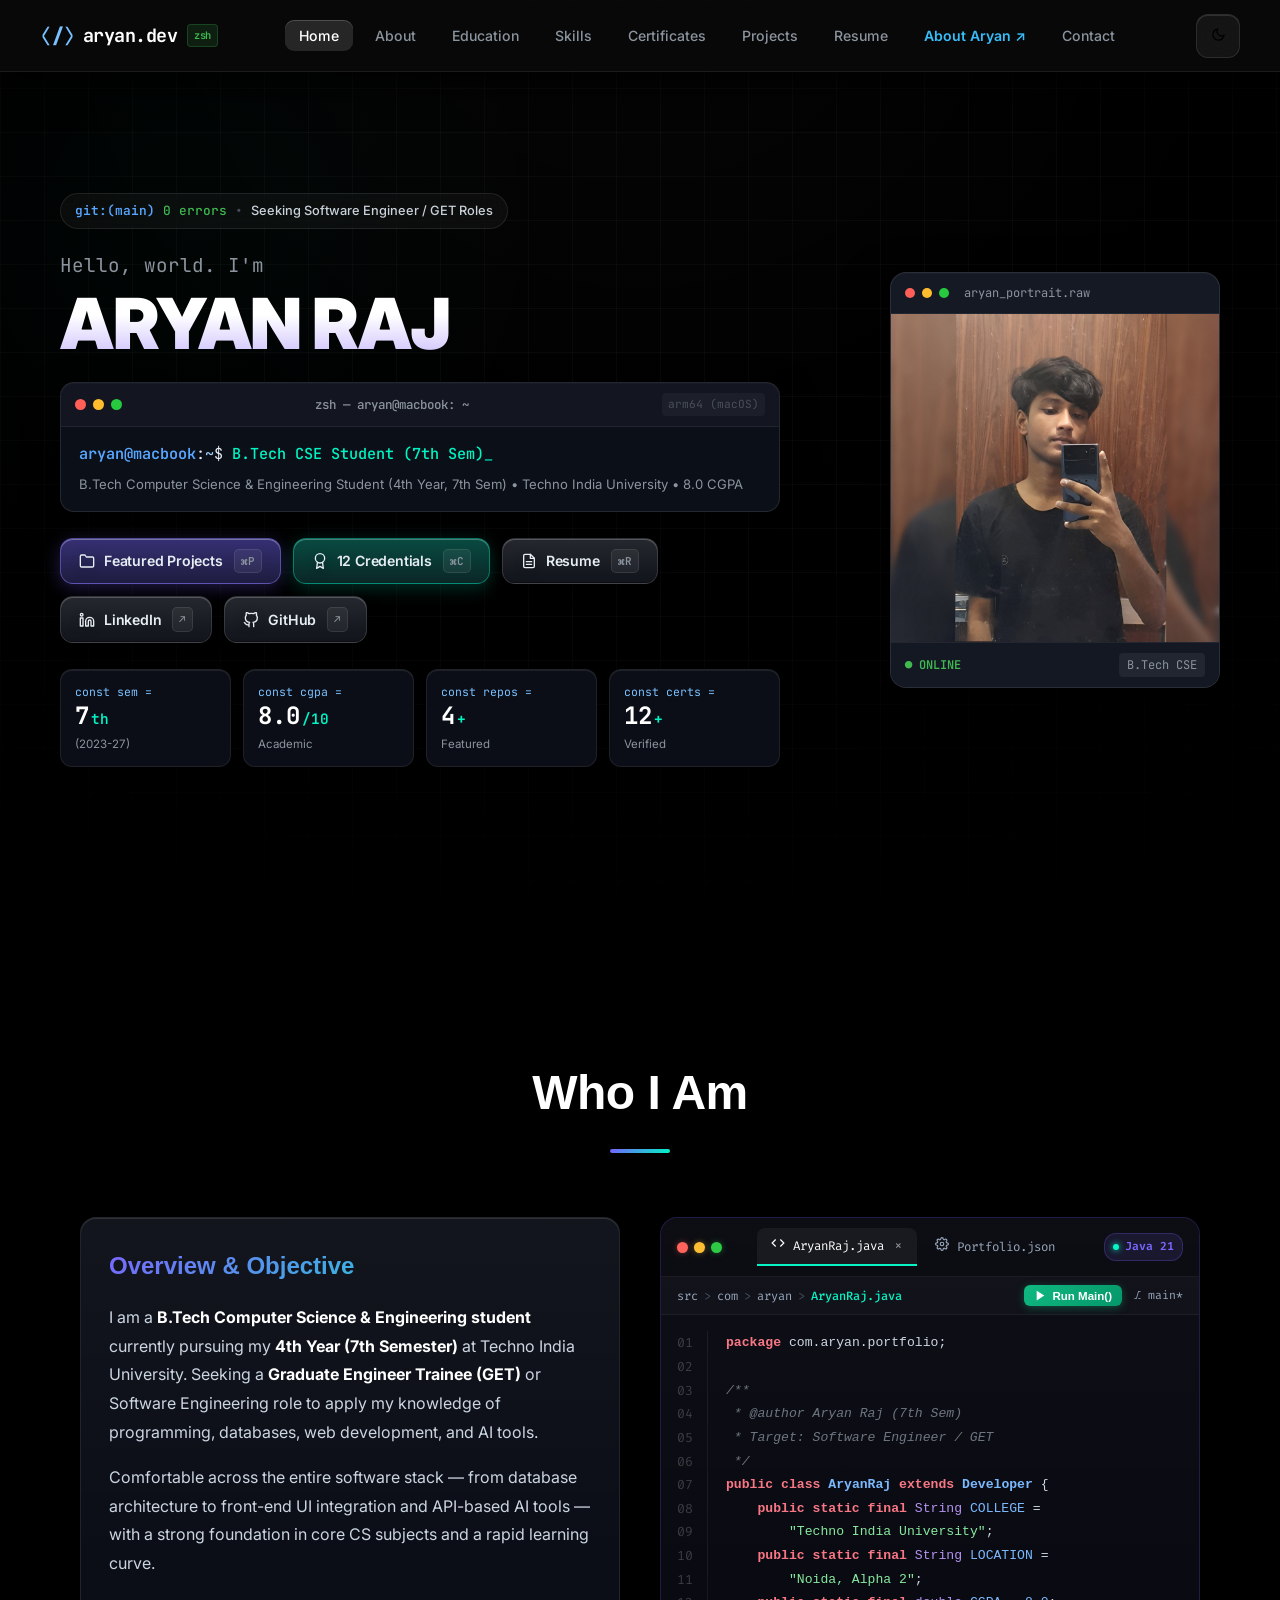
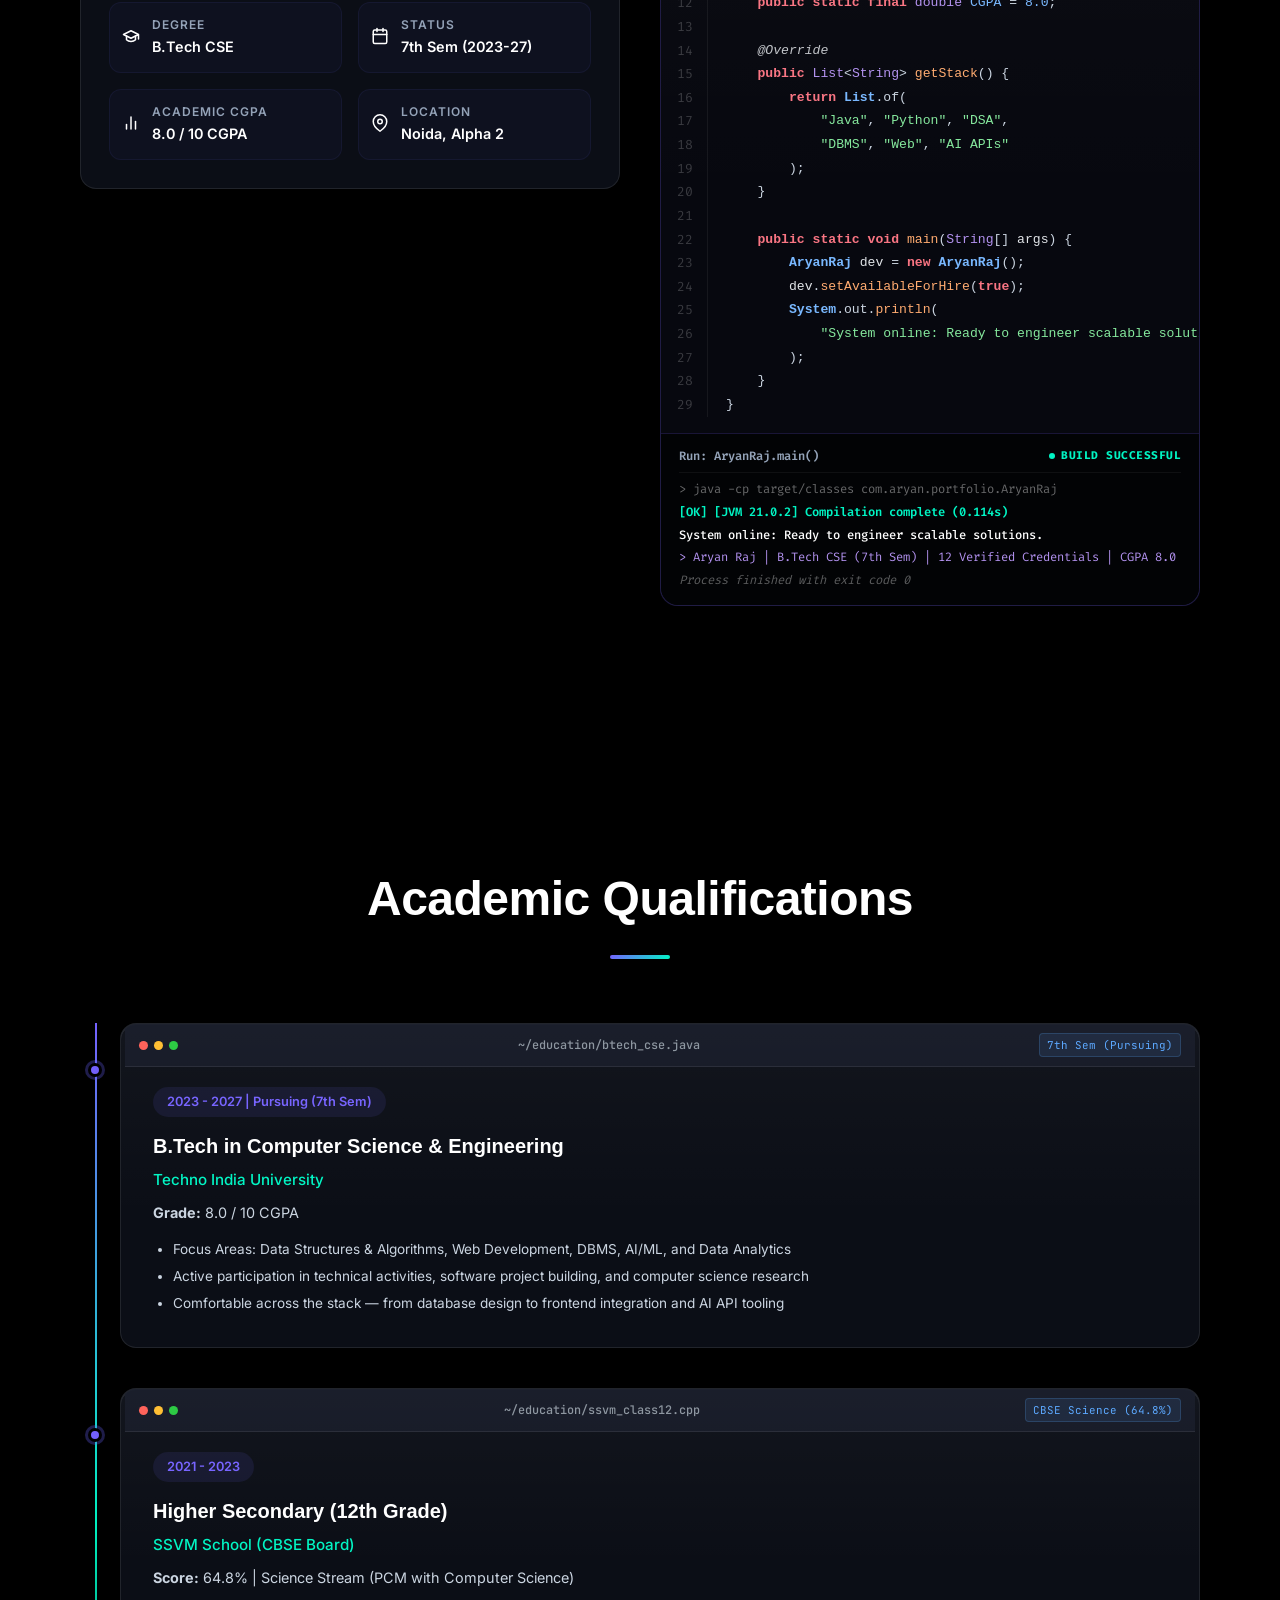
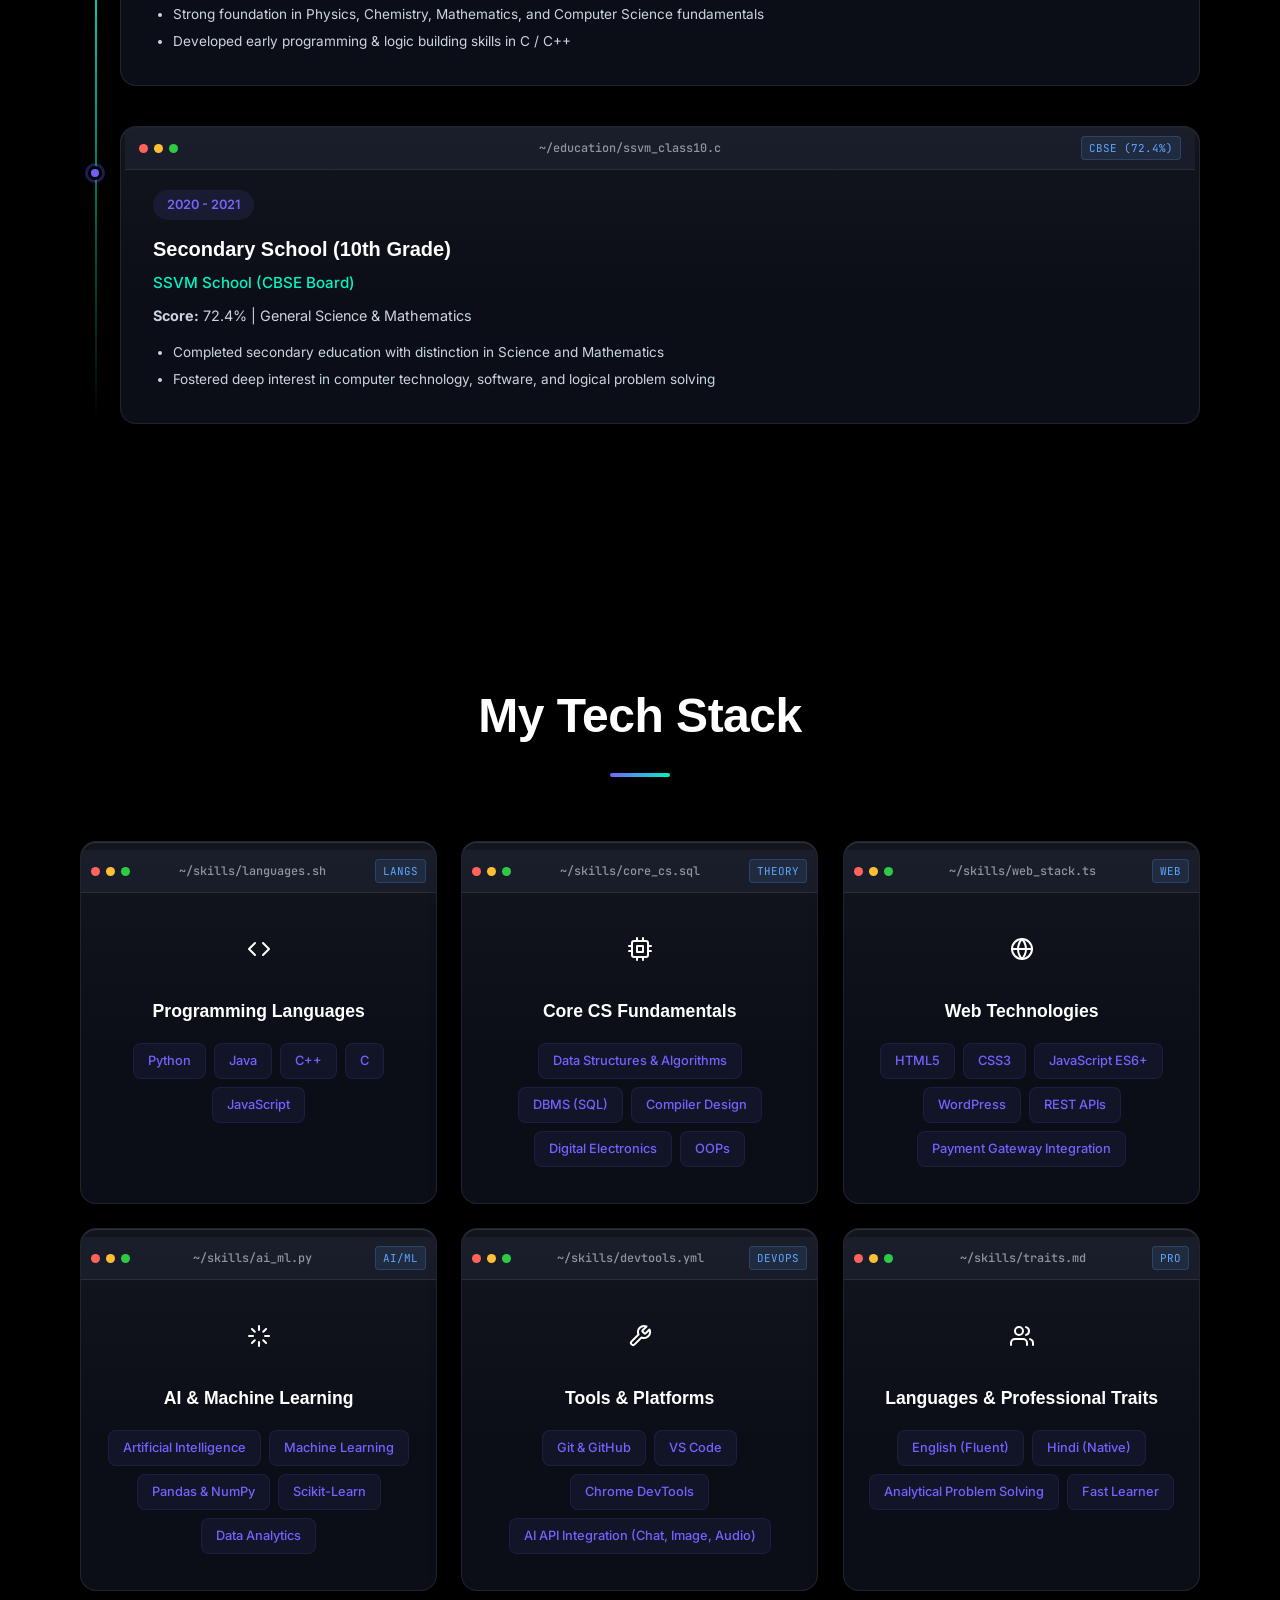
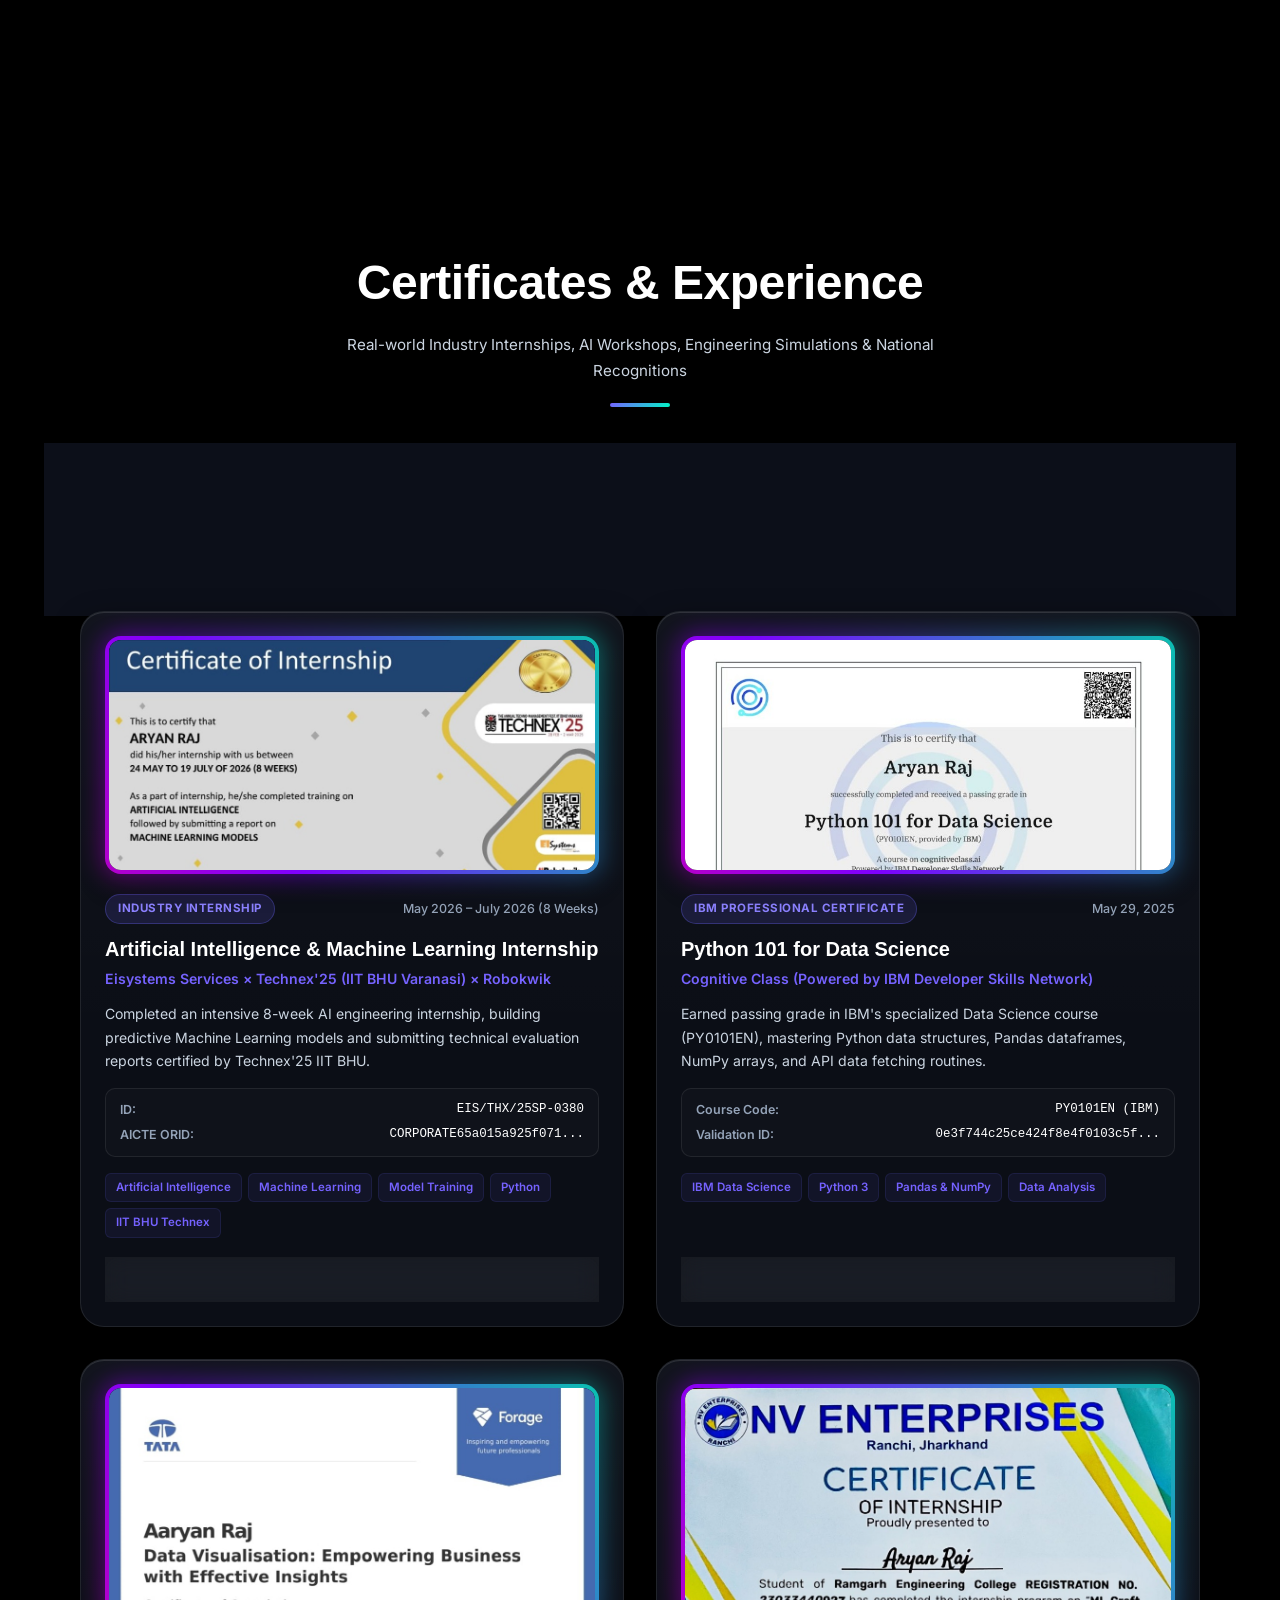
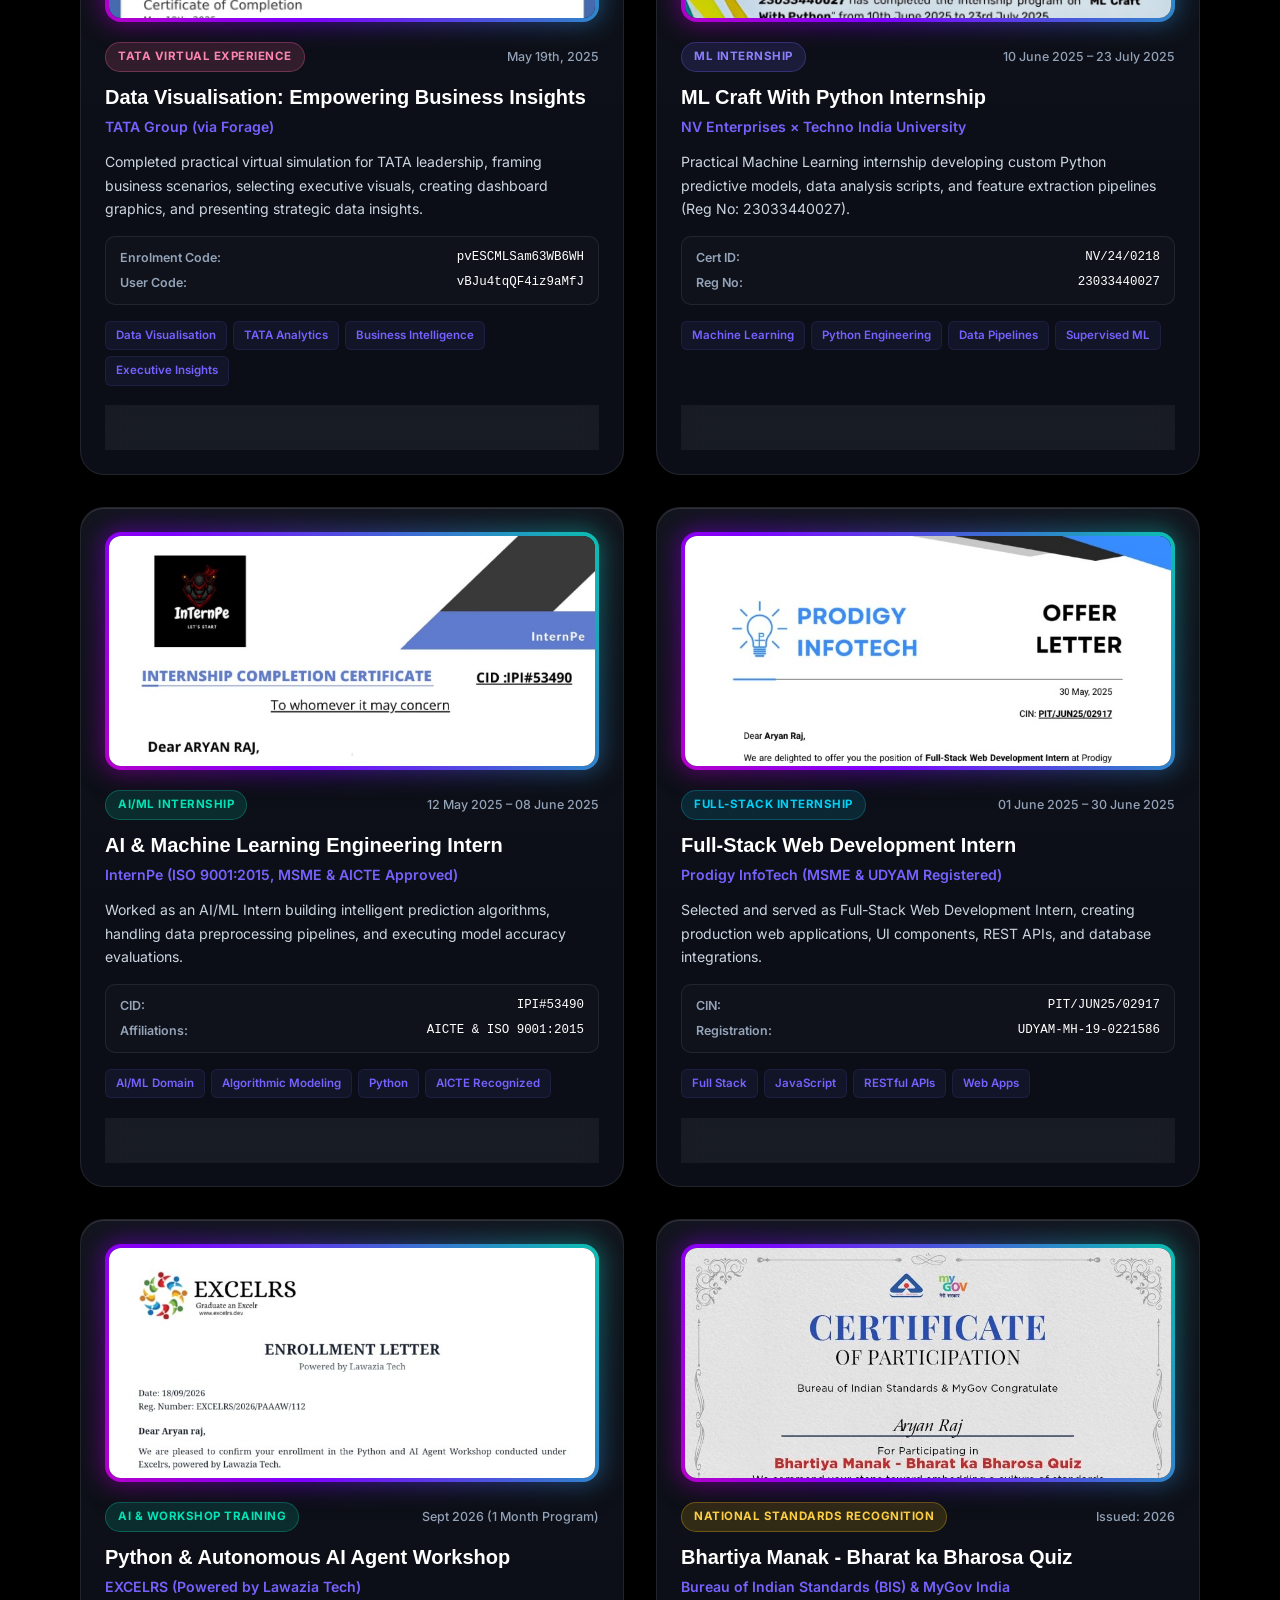
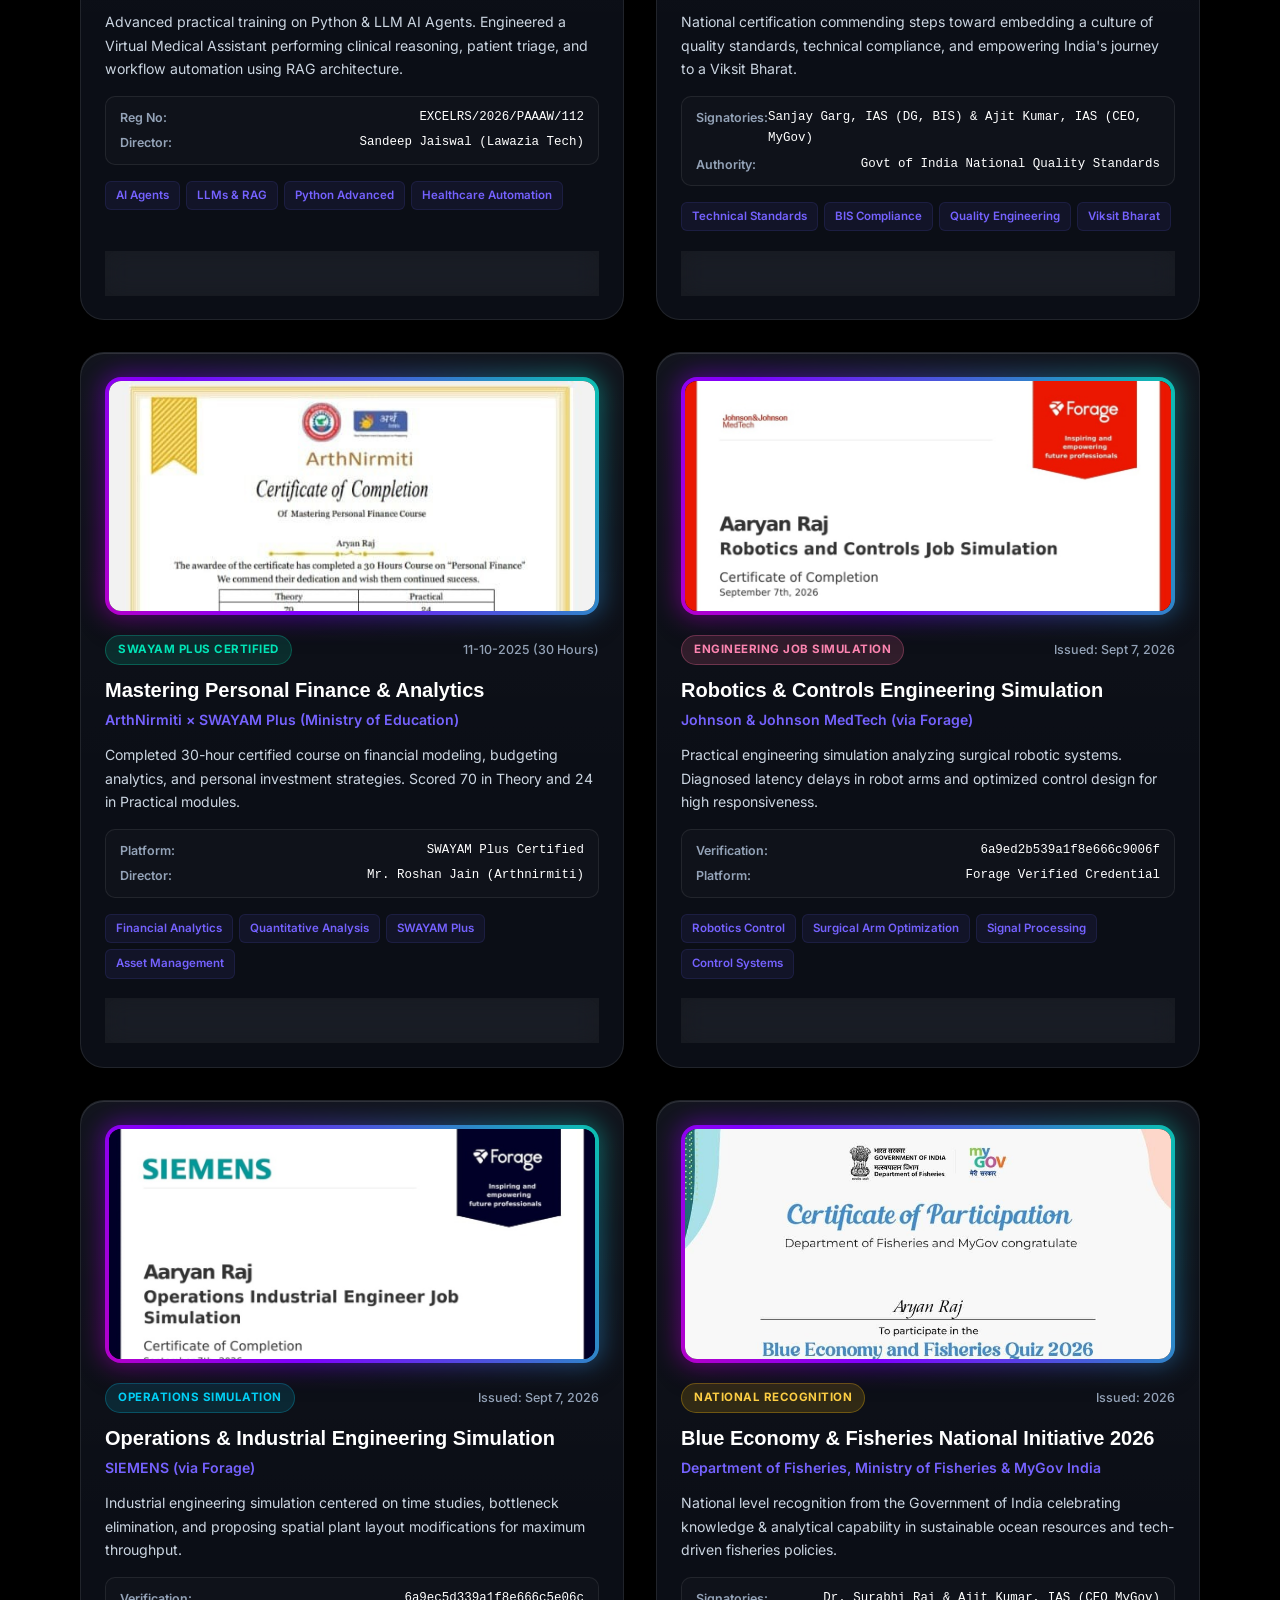
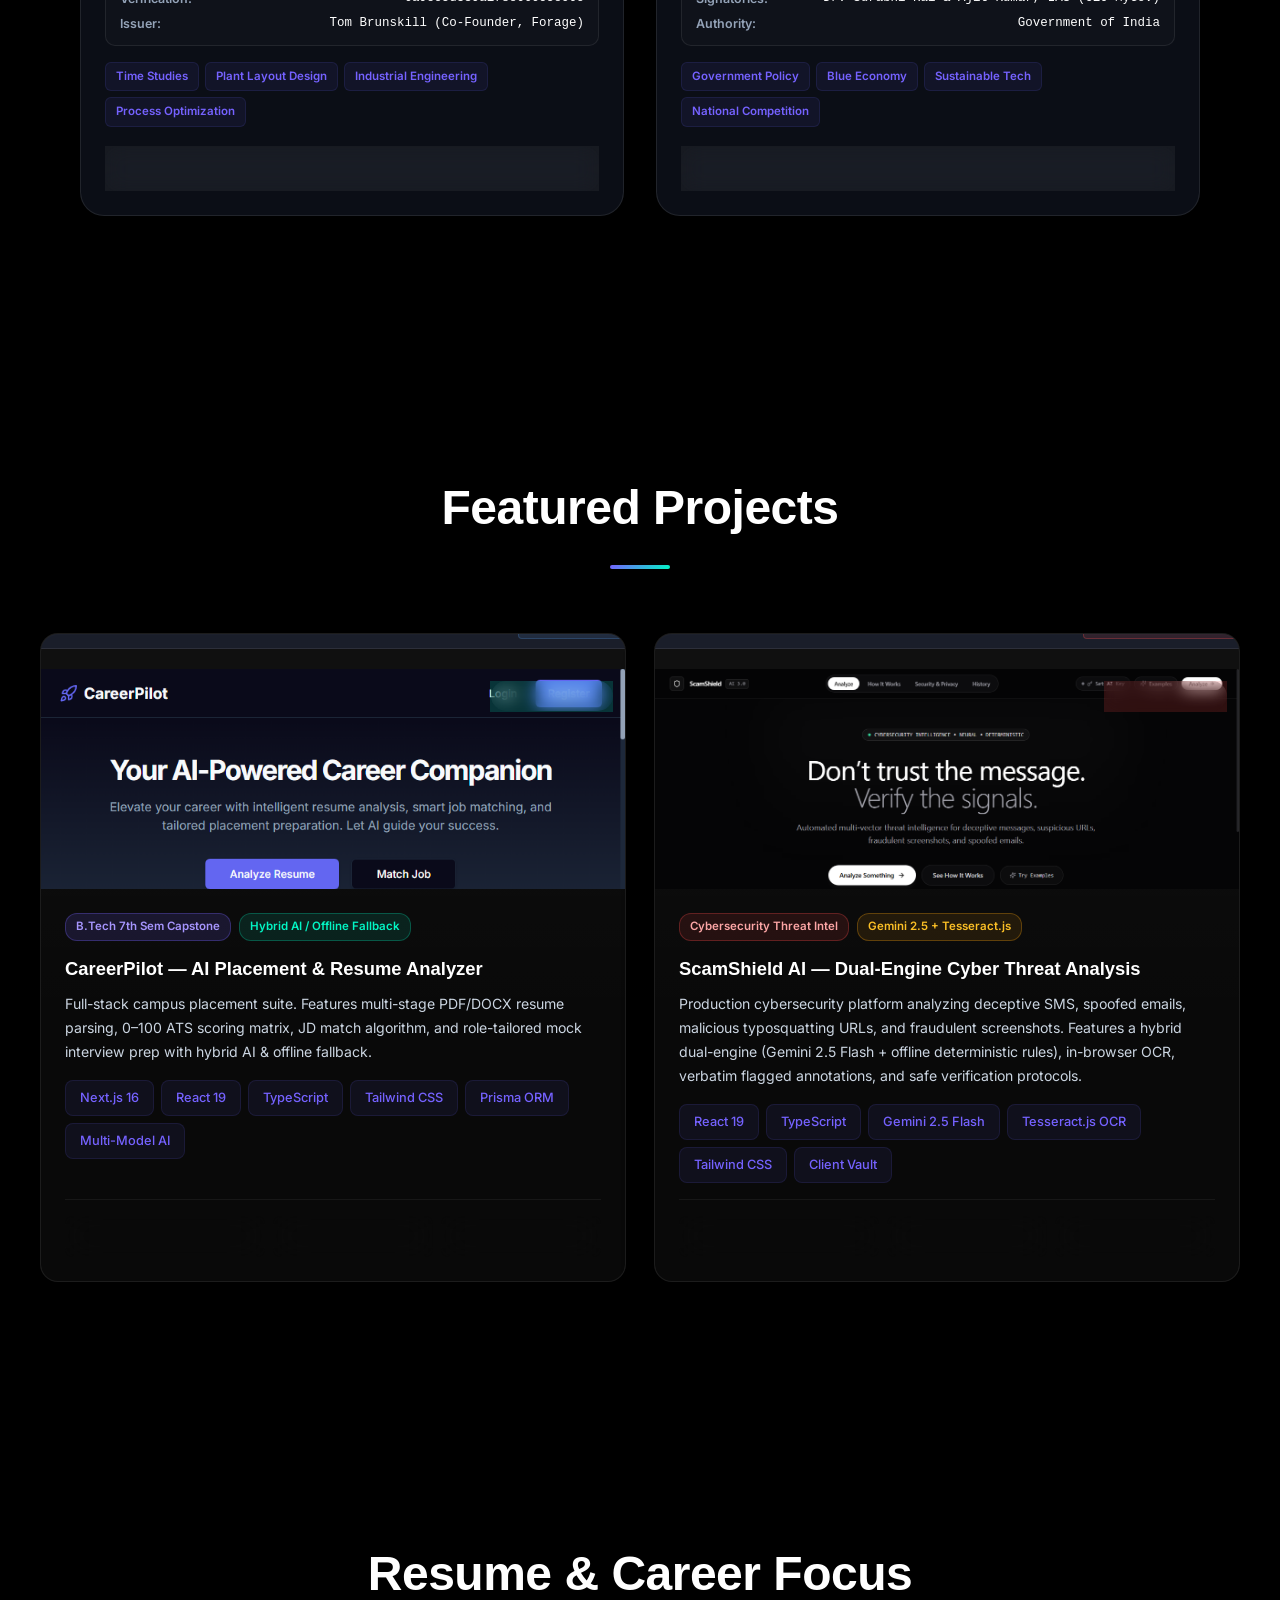
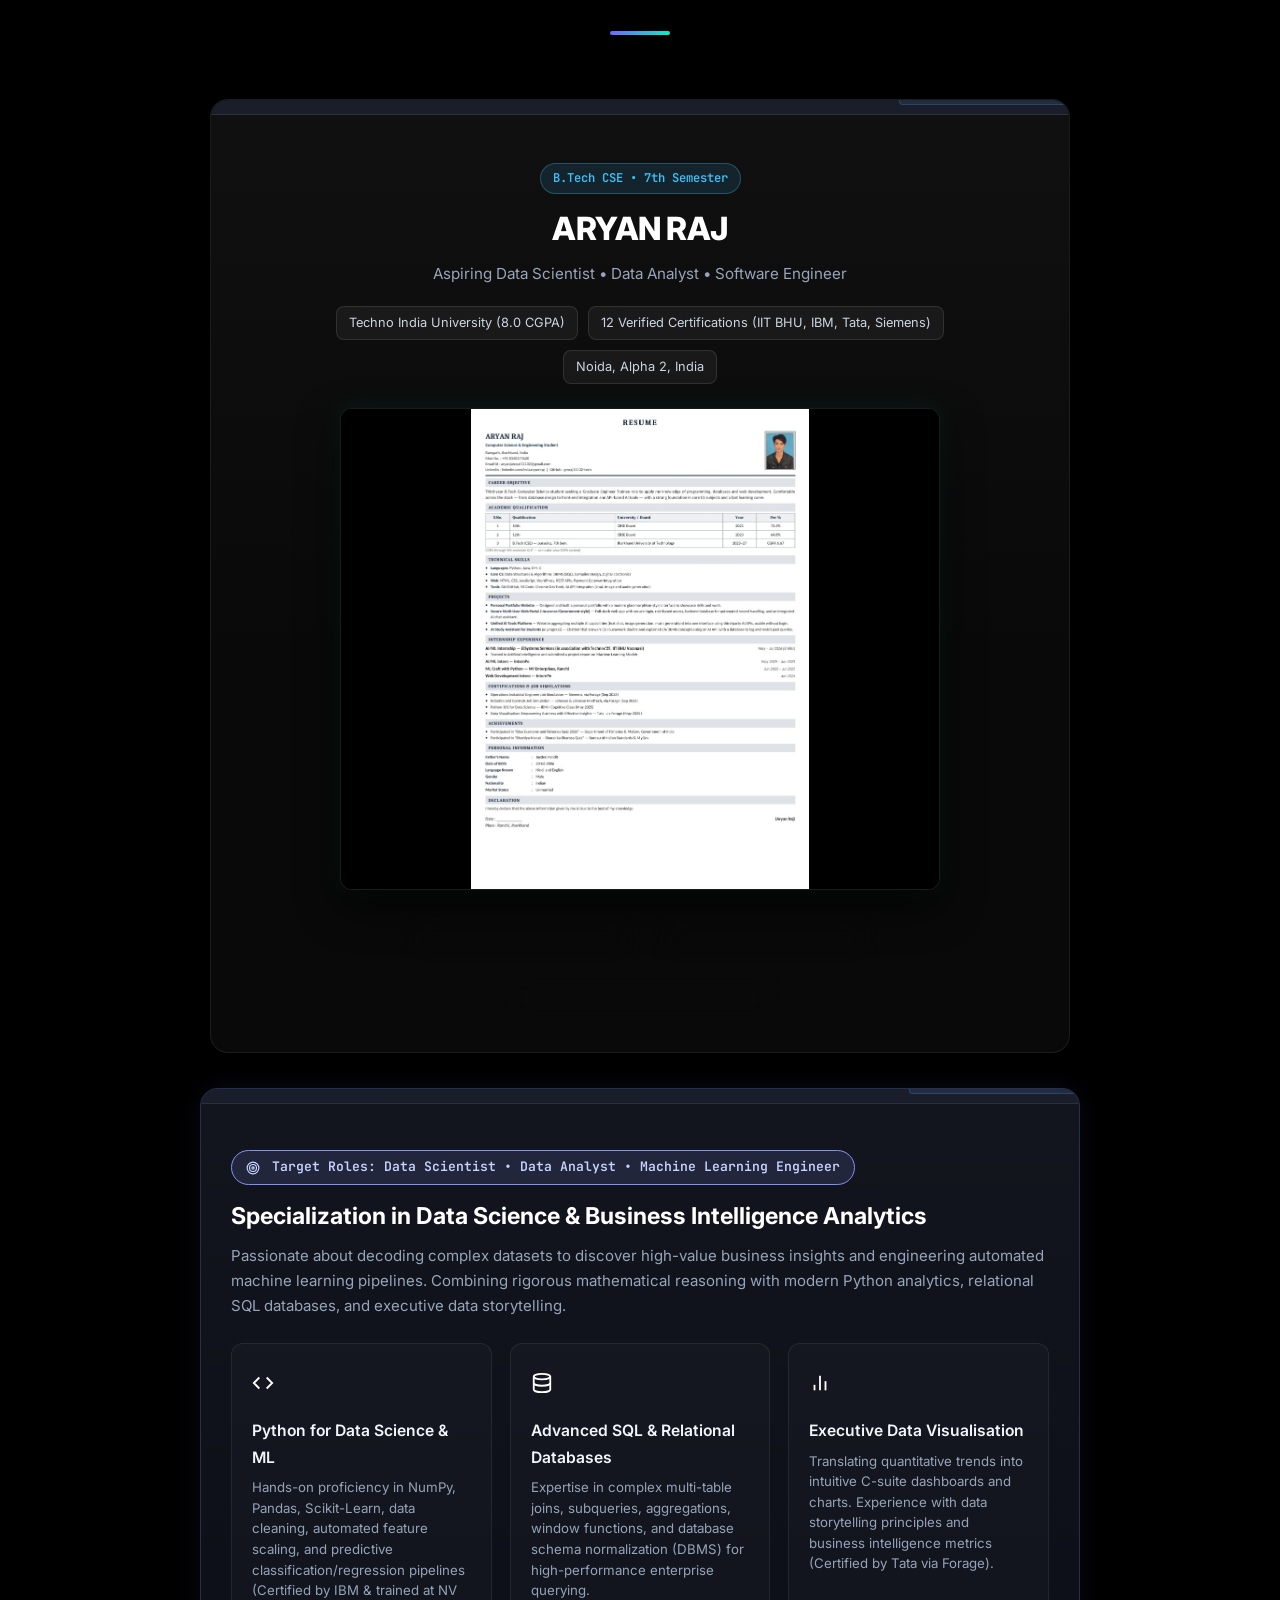
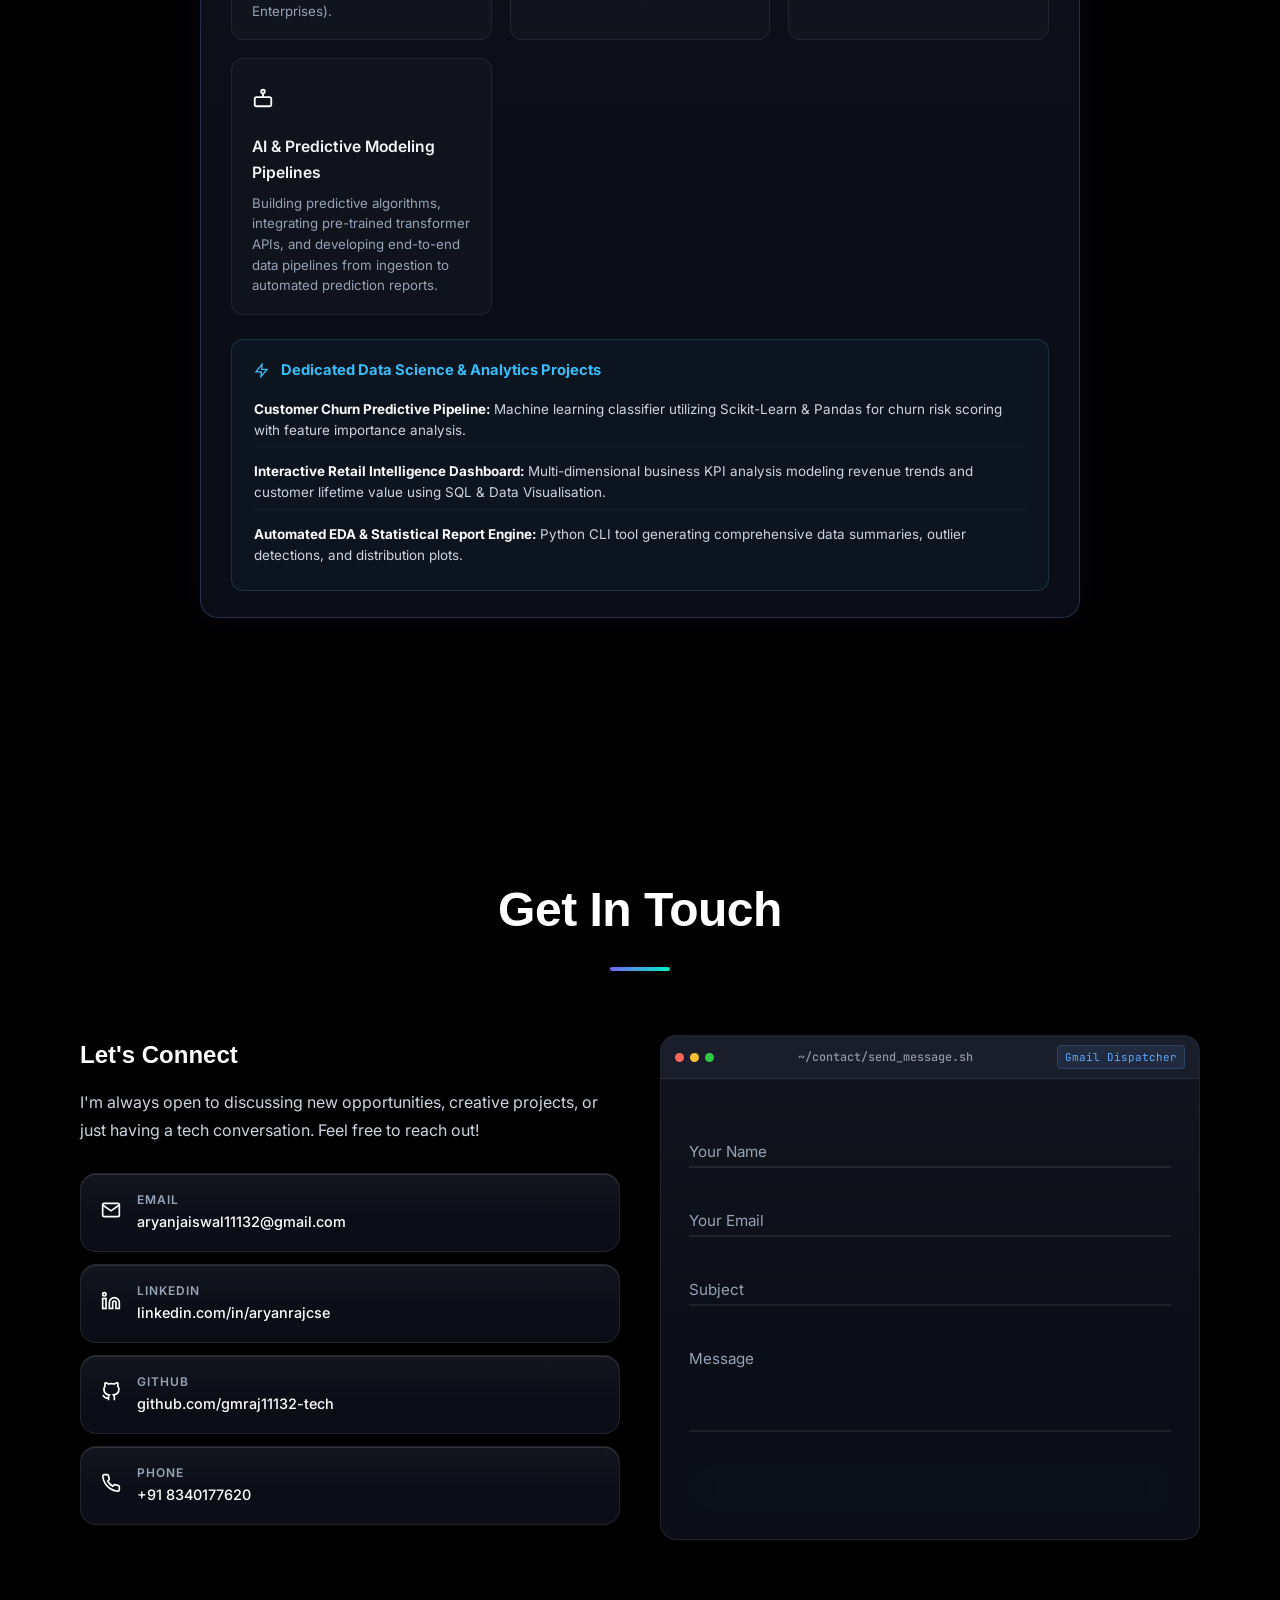
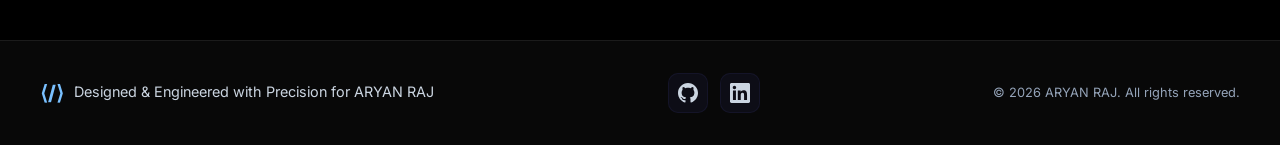
==== commit 0f7cbb48: "fix(boot-loader): close unclosed media query in style.css and inject critical AMOLED inline styling " ====
--- a/index.html
+++ b/index.html
@@ -21,11 +21,37 @@
     <link rel="icon" type="image/svg+xml" href="favicon.svg">
     <link rel="alternate icon" href="favicon.svg">
     <link rel="stylesheet" href="style.css">
+    <style>
+        /* Instant First-Frame AMOLED Boot Screen Guarantee */
+        #bootScreen {
+            position: fixed !important;
+            inset: 0 !important;
+            z-index: 99999999 !important;
+            background: #000000 !important;
+            display: flex !important;
+            align-items: center !important;
+            justify-content: center !important;
+            padding: 1.5rem !important;
+            margin: 0 !important;
+            box-sizing: border-box !important;
+            opacity: 1 !important;
+            visibility: visible !important;
+        }
+        #bootScreen.dismissed {
+            opacity: 0 !important;
+            visibility: hidden !important;
+            pointer-events: none !important;
+            transition: opacity 0.4s cubic-bezier(0.16, 1, 0.3, 1), visibility 0.4s !important;
+        }
+        body.booting {
+            overflow: hidden !important;
+        }
+    </style>
 </head>
 
-<body>
+<body class="booting">
     <!-- MacBook Terminal Coding Boot Loader Screen -->
-    <div id="bootScreen" class="boot-screen" role="dialog" aria-label="System Boot Sequence">
+    <div id="bootScreen" class="boot-screen" role="dialog" aria-label="System Boot Sequence" style="position: fixed; inset: 0; z-index: 99999999; background: #000000; display: flex; align-items: center; justify-content: center;">
         <div class="boot-terminal mac-window">
             <div class="boot-titlebar">
                 <div class="boot-traffic-lights">
@@ -66,29 +92,31 @@
                 isDismissed = true;
                 if (bar) bar.style.width = '100%';
                 if (pct) pct.textContent = '100%';
+                document.body.classList.remove('booting');
+                document.body.style.overflow = '';
                 if (screen) {
                     screen.classList.add('dismissed');
                     setTimeout(function() {
                         if (screen && screen.parentNode) screen.style.display = 'none';
-                    }, 400);
+                    }, 450);
                 }
             }
             window.dismissBootScreen = dismiss;
 
             var steps = [
-                { tag: '[INIT]', text: 'Booting AryanOS JVM 21 environment...', status: 'OK', progress: 18, delay: 180 },
-                { tag: '[CONFIG]', text: 'Target Location: Noida, Alpha 2, India', status: 'VERIFIED', progress: 38, delay: 200 },
-                { tag: '[MODULES]', text: 'Loading: Java, Spring Boot, React, SQL...', status: 'LOADED', progress: 62, delay: 220 },
-                { tag: '[SECURITY]', text: 'Verifying 12 Industry Credentials...', status: 'ACTIVE', progress: 84, delay: 200 },
-                { tag: '[GUI]', text: 'Launching MacBook Crystal UI...', status: 'READY', progress: 96, delay: 180 },
-                { tag: '[SUCCESS]', text: 'Welcome to Aryan Raj Portfolio!', status: '100%', progress: 100, delay: 220 }
+                { tag: '[INIT]', text: 'Booting AryanOS JVM 21 environment...', status: 'OK', progress: 18, delay: 380 },
+                { tag: '[CONFIG]', text: 'Target Location: Noida, Alpha 2, India', status: 'VERIFIED', progress: 38, delay: 420 },
+                { tag: '[MODULES]', text: 'Loading: Java, Spring Boot, React, SQL...', status: 'LOADED', progress: 62, delay: 450 },
+                { tag: '[SECURITY]', text: 'Verifying 12 Industry Credentials...', status: 'ACTIVE', progress: 84, delay: 450 },
+                { tag: '[GUI]', text: 'Launching MacBook Crystal UI...', status: 'READY', progress: 96, delay: 400 },
+                { tag: '[SUCCESS]', text: 'Welcome to Aryan Raj Portfolio!', status: '100%', progress: 100, delay: 450 }
             ];
 
             var idx = 0;
             function next() {
                 if (isDismissed) return;
                 if (idx >= steps.length) {
-                    setTimeout(dismiss, 300);
+                    setTimeout(dismiss, 400);
                     return;
                 }
                 var s = steps[idx];
@@ -105,11 +133,16 @@
                 setTimeout(next, s.delay);
             }
 
+            // Keyboard shortcut Escape to skip
+            window.addEventListener('keydown', function(e) {
+                if (e.key === 'Escape') dismiss();
+            });
+
             // Start immediately
             setTimeout(next, 50);
 
             // Safety failsafe
-            setTimeout(dismiss, 3500);
+            setTimeout(dismiss, 5000);
         })();
     </script>
 
--- a/style.css
+++ b/style.css
@@ -3615,6 +3615,7 @@
             0 4px 14px rgba(0, 0, 0, 0.45);
         color: #ffffff;
     }
+}
 
 /* Compact Smartphones (max-width: 480px) */
 @media (max-width: 480px) {
@@ -3721,7 +3722,7 @@
 .boot-screen {
     position: fixed;
     inset: 0;
-    z-index: 9999999 !important;
+    z-index: 99999999 !important;
     background: #000000 !important;
     display: flex;
     align-items: center;
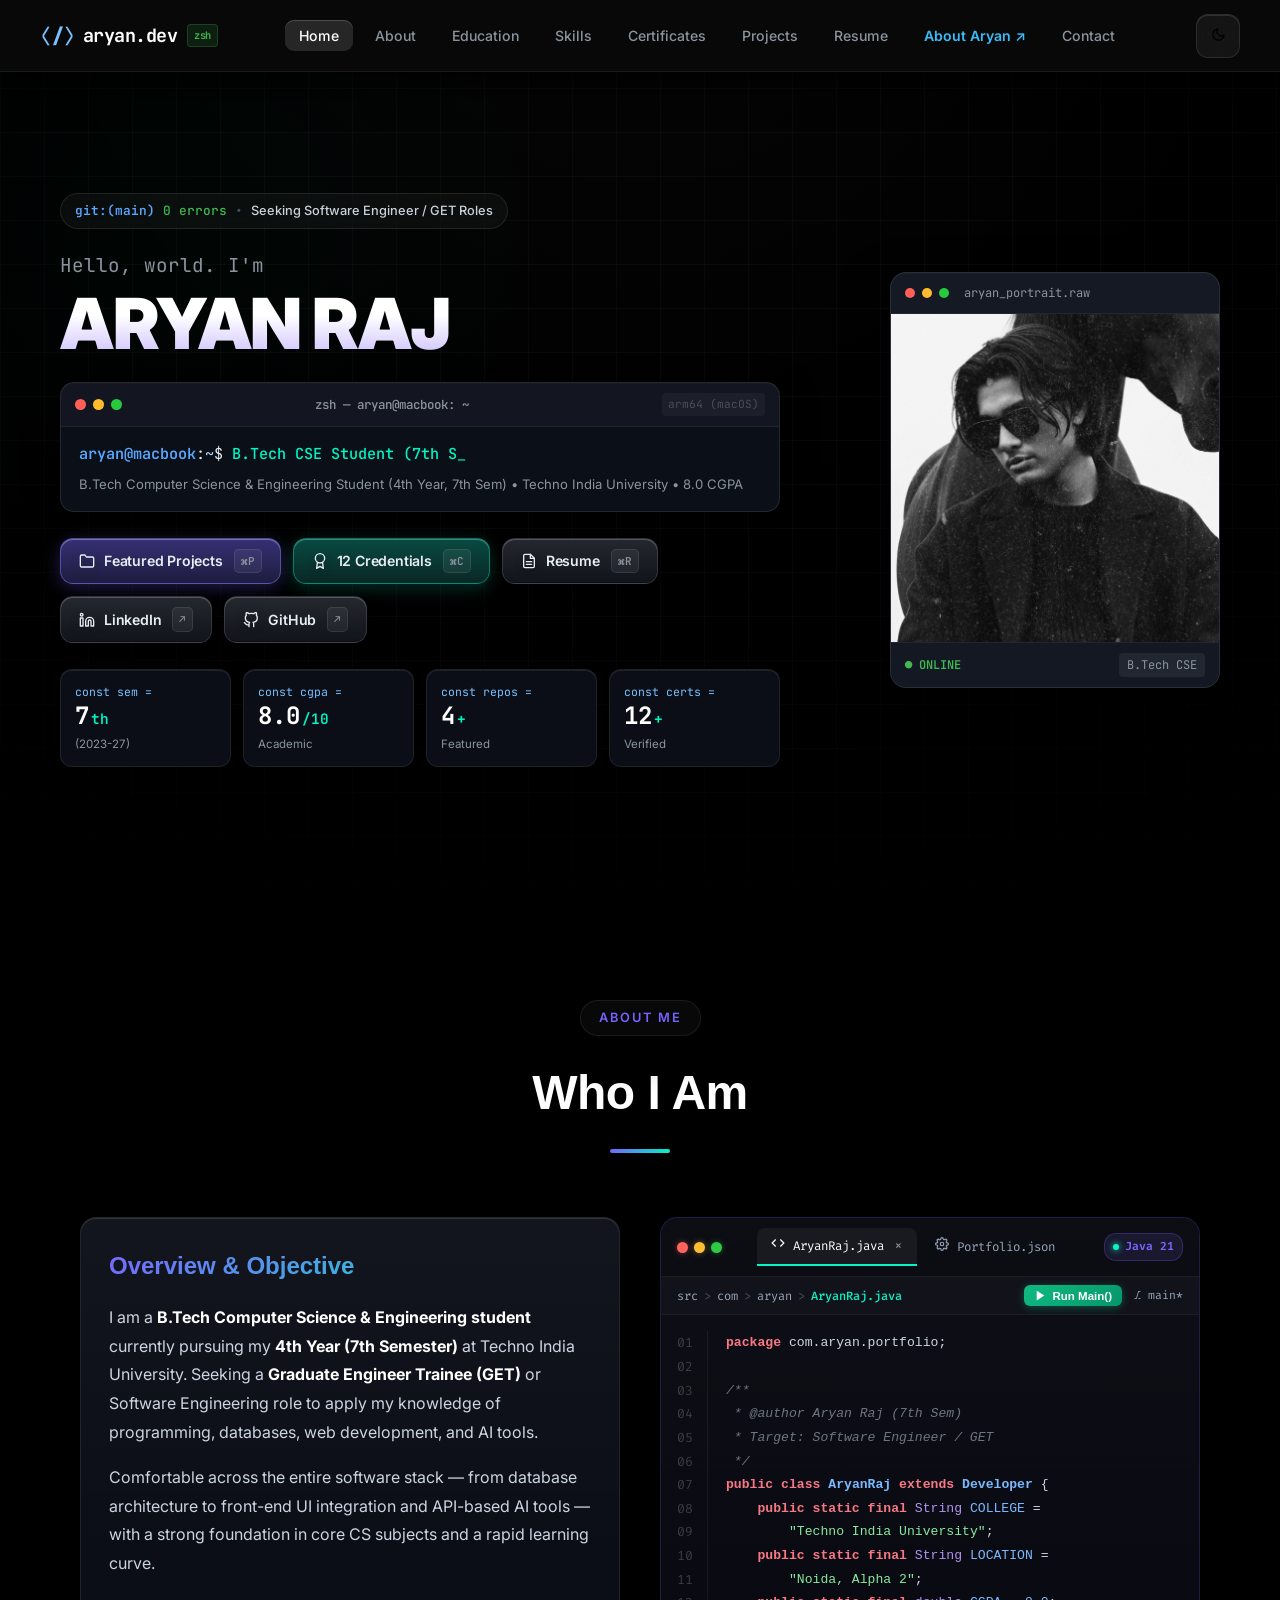
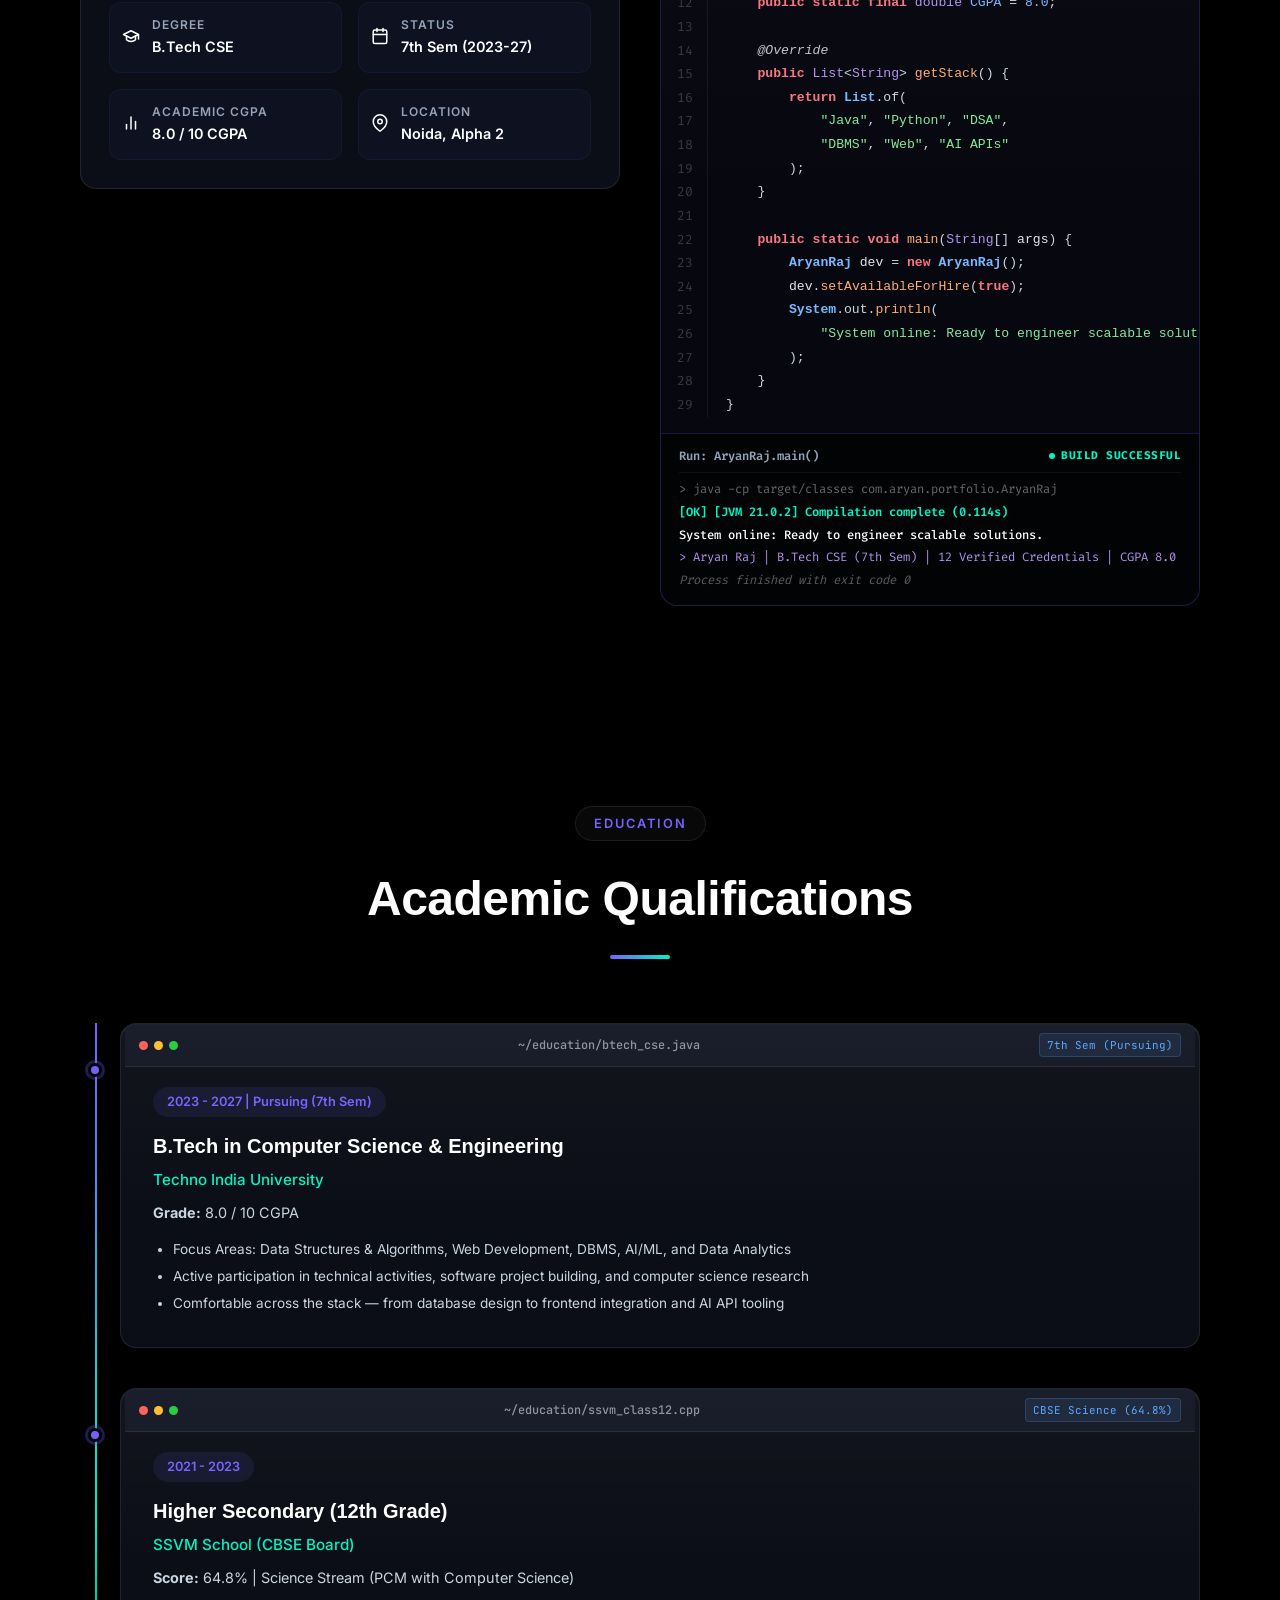
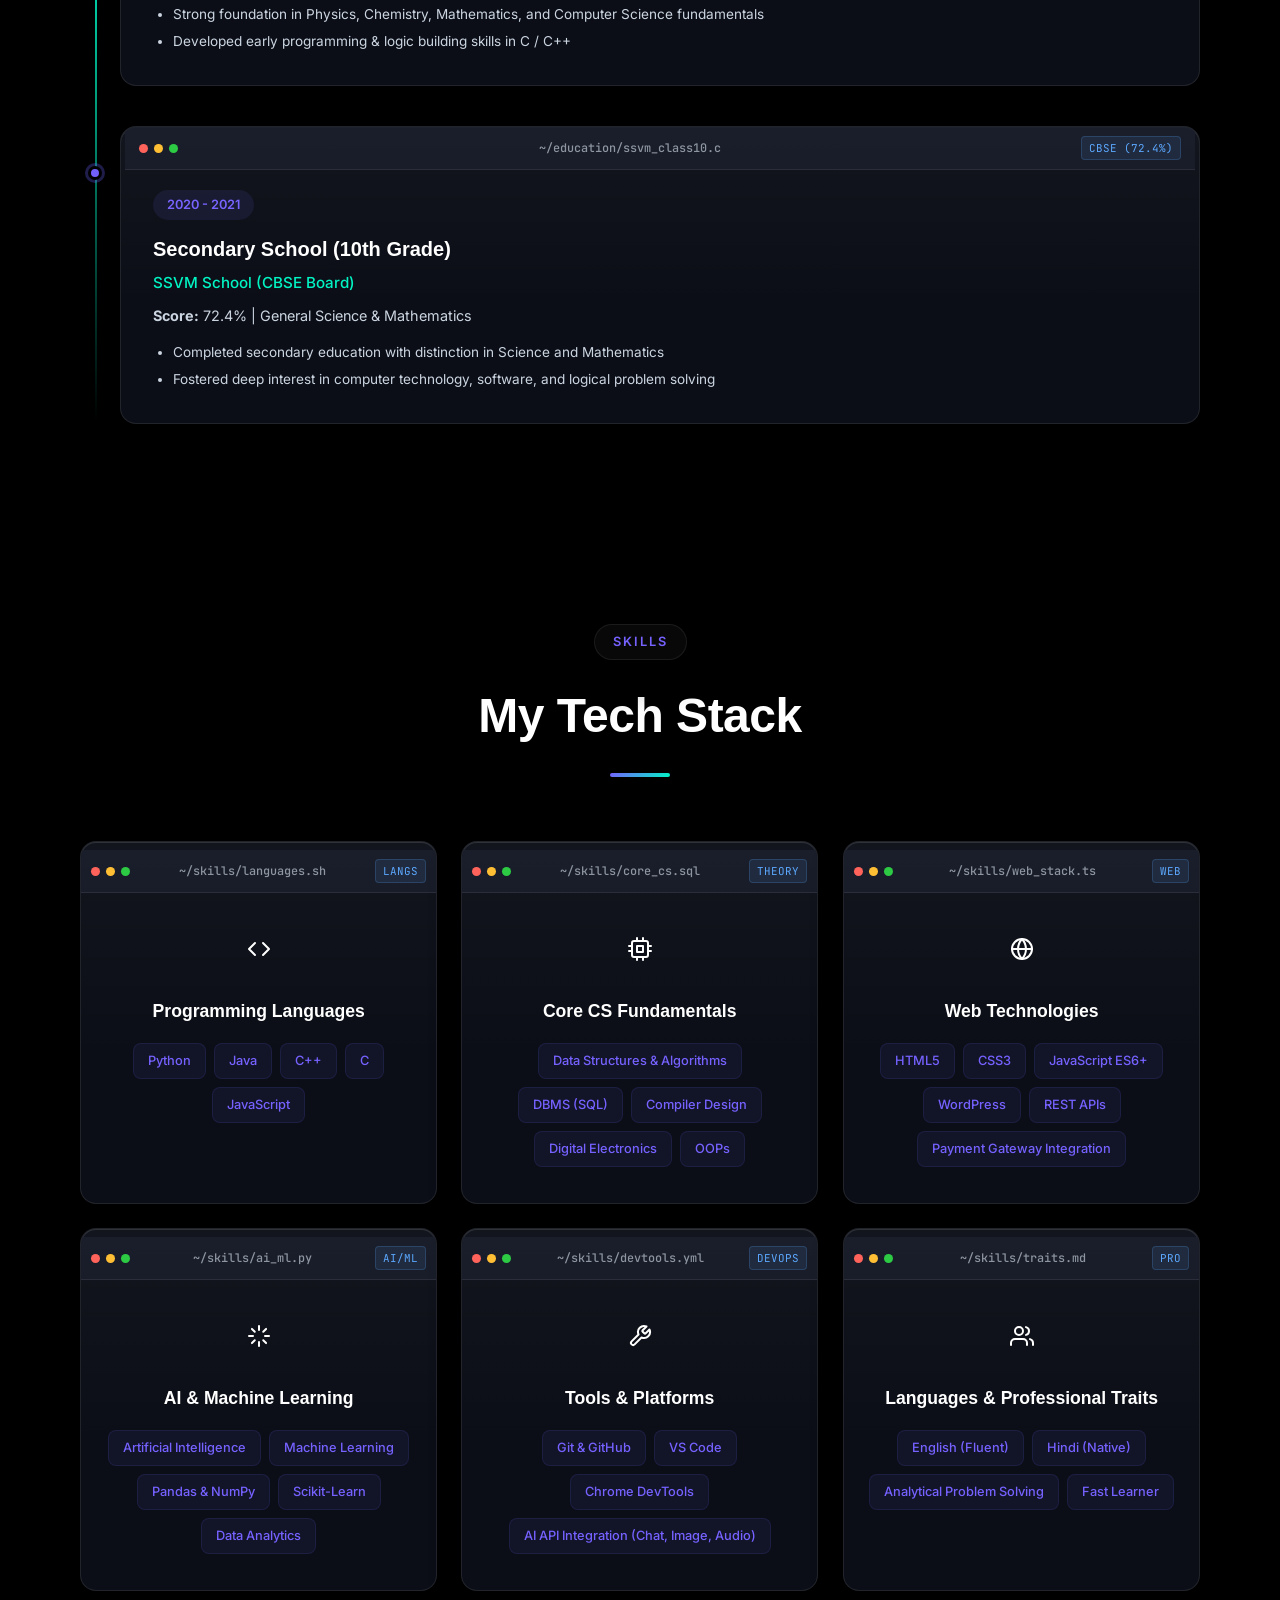
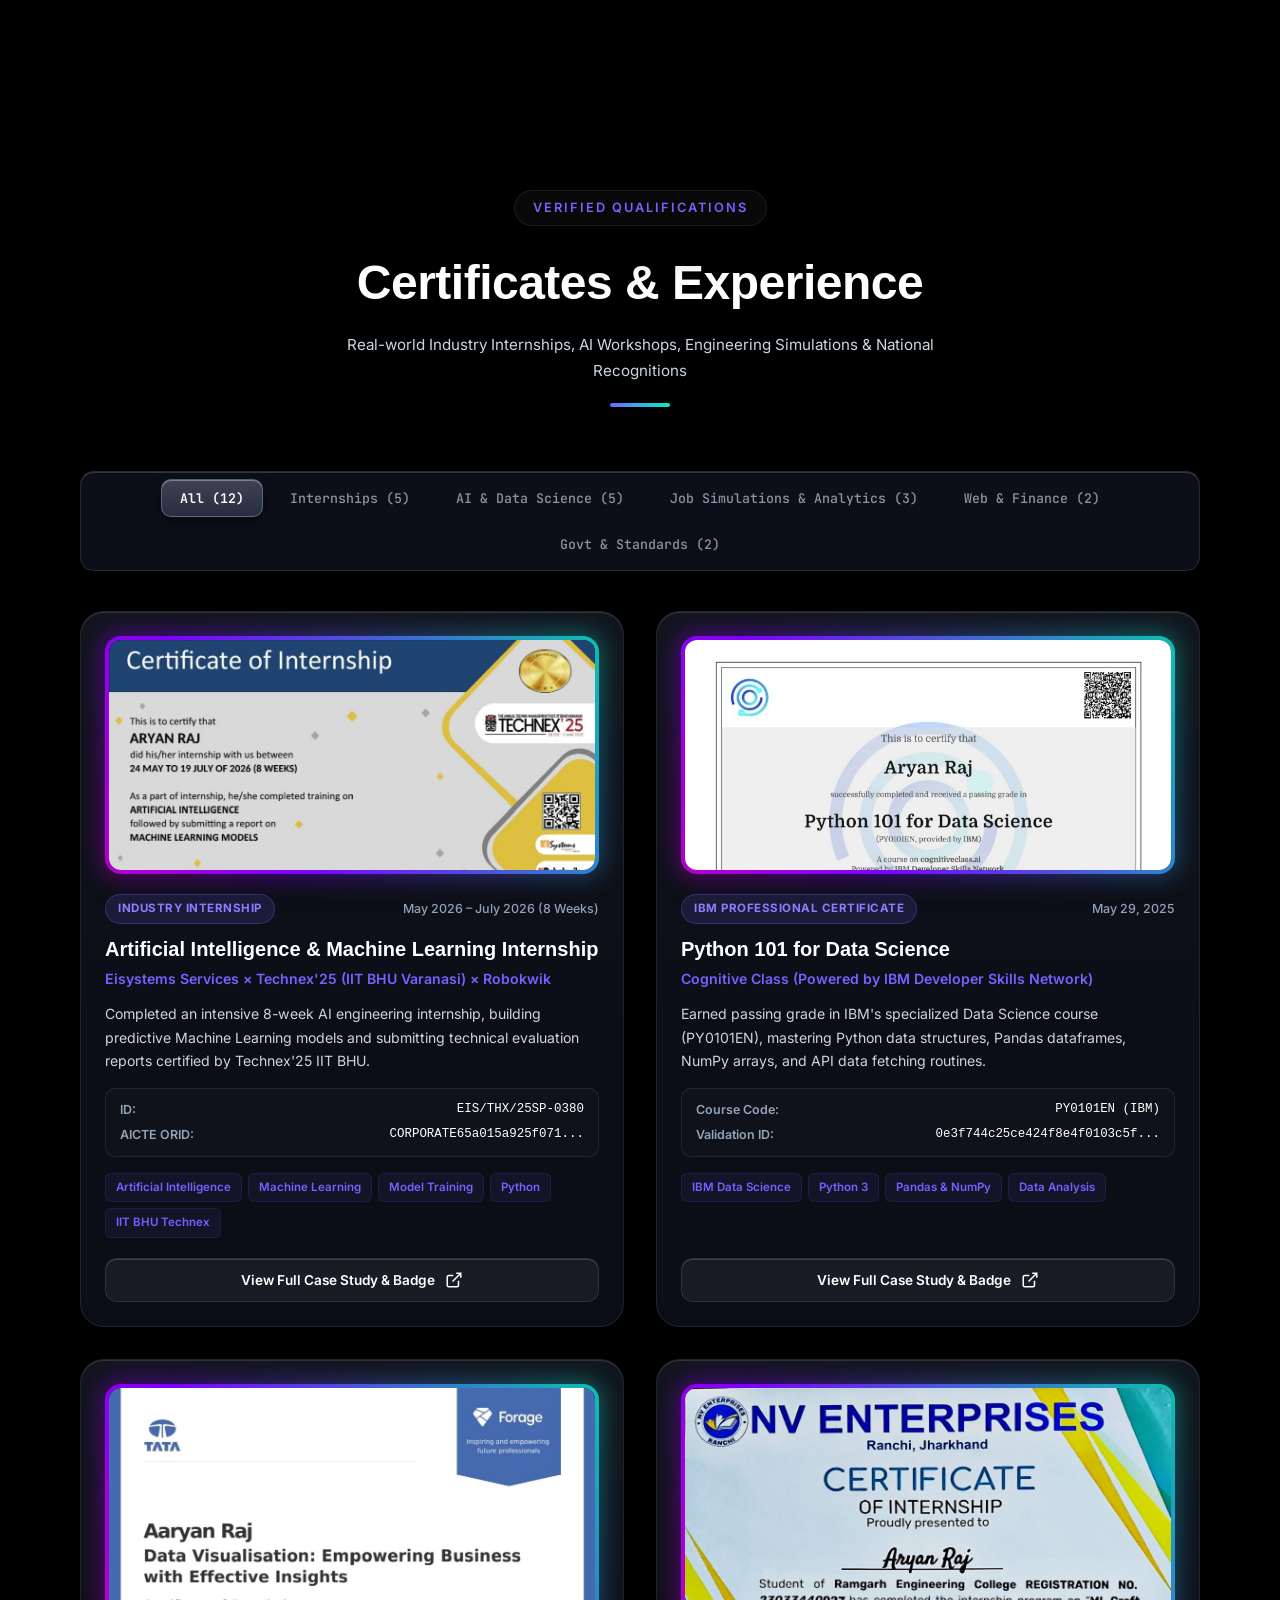
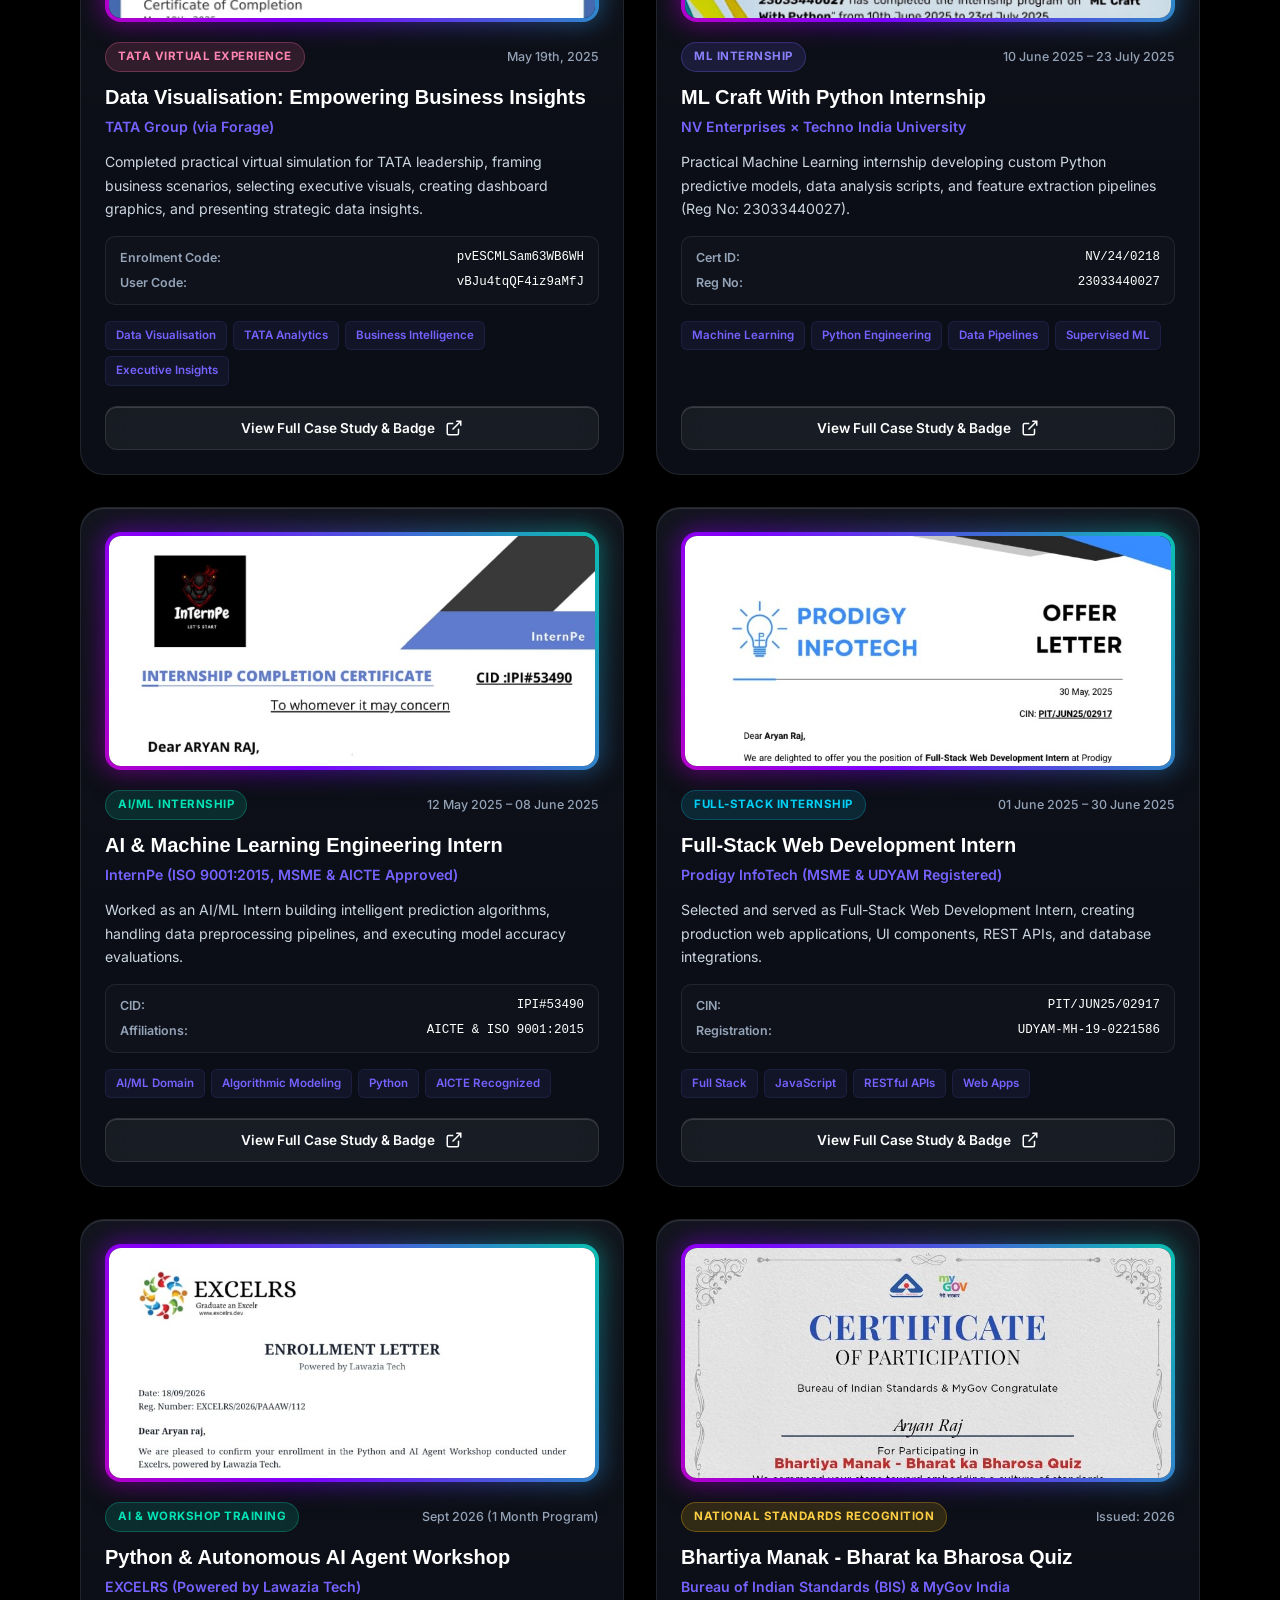
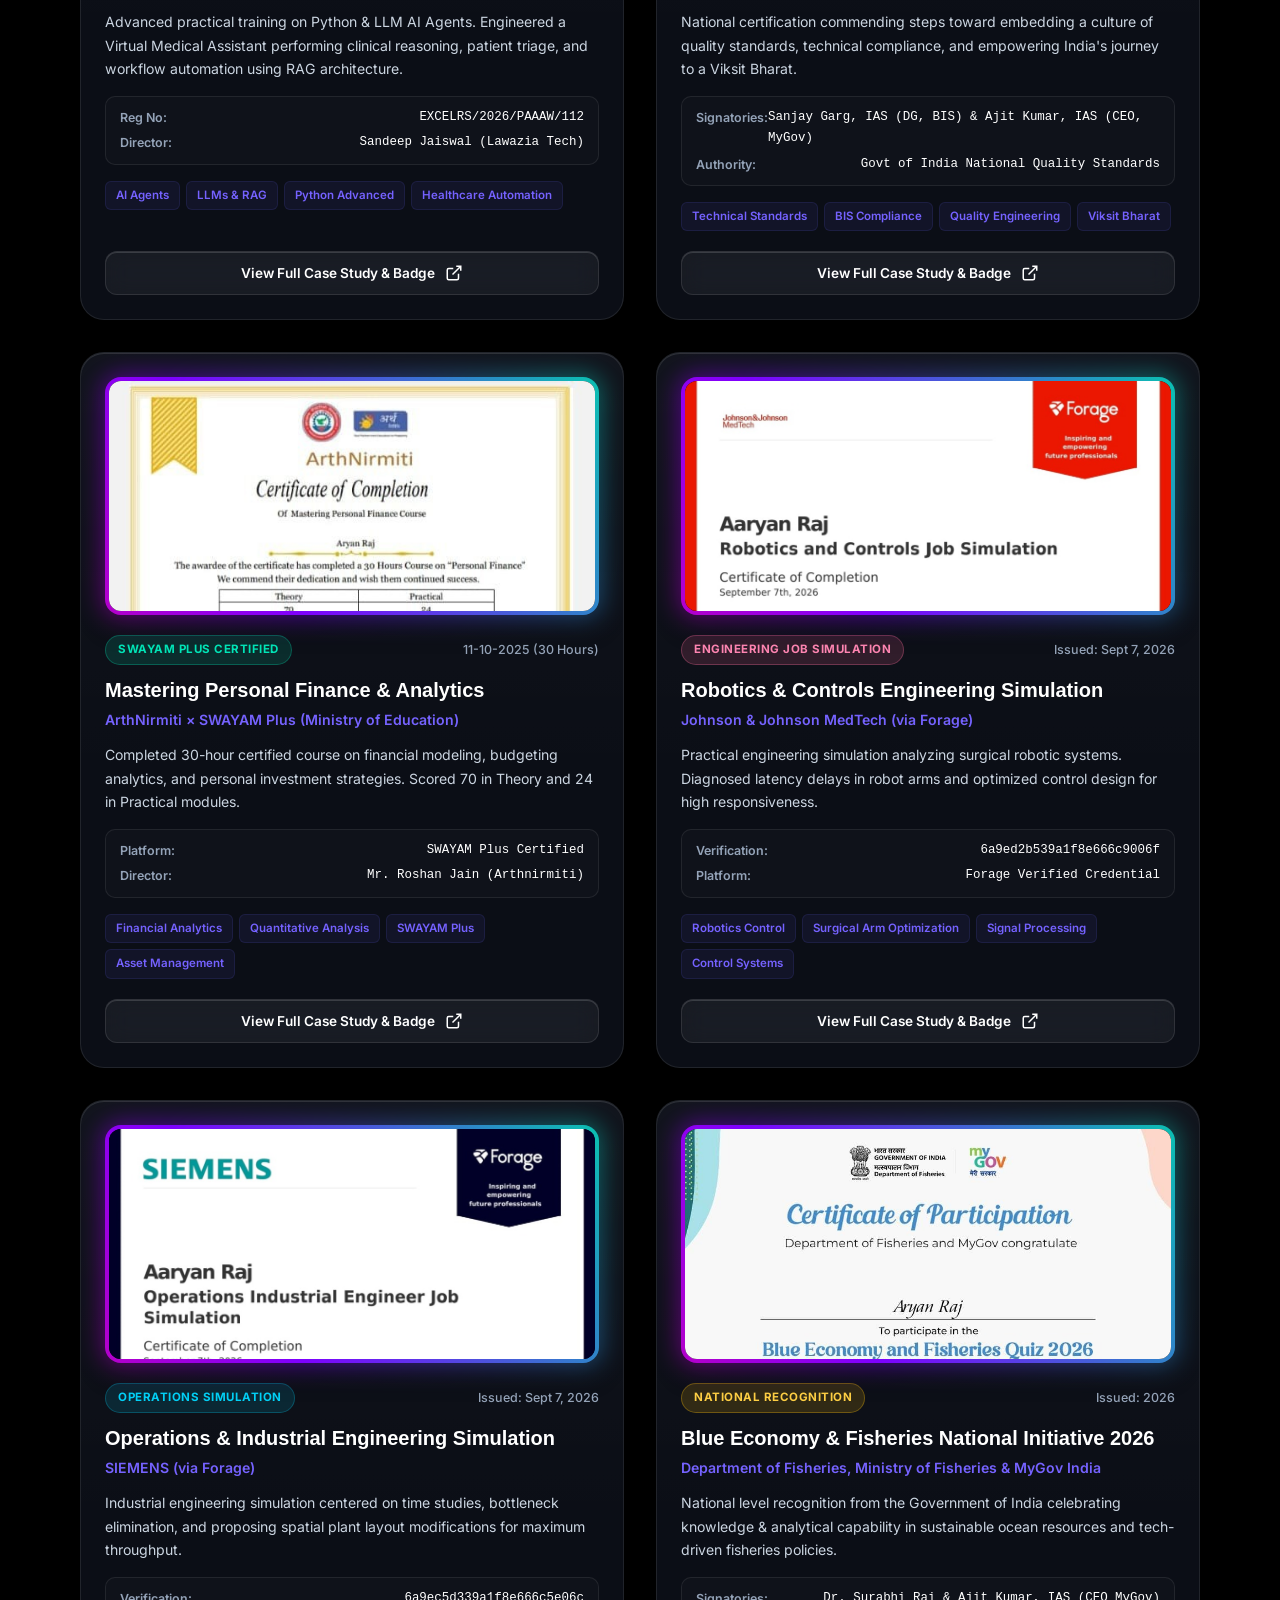
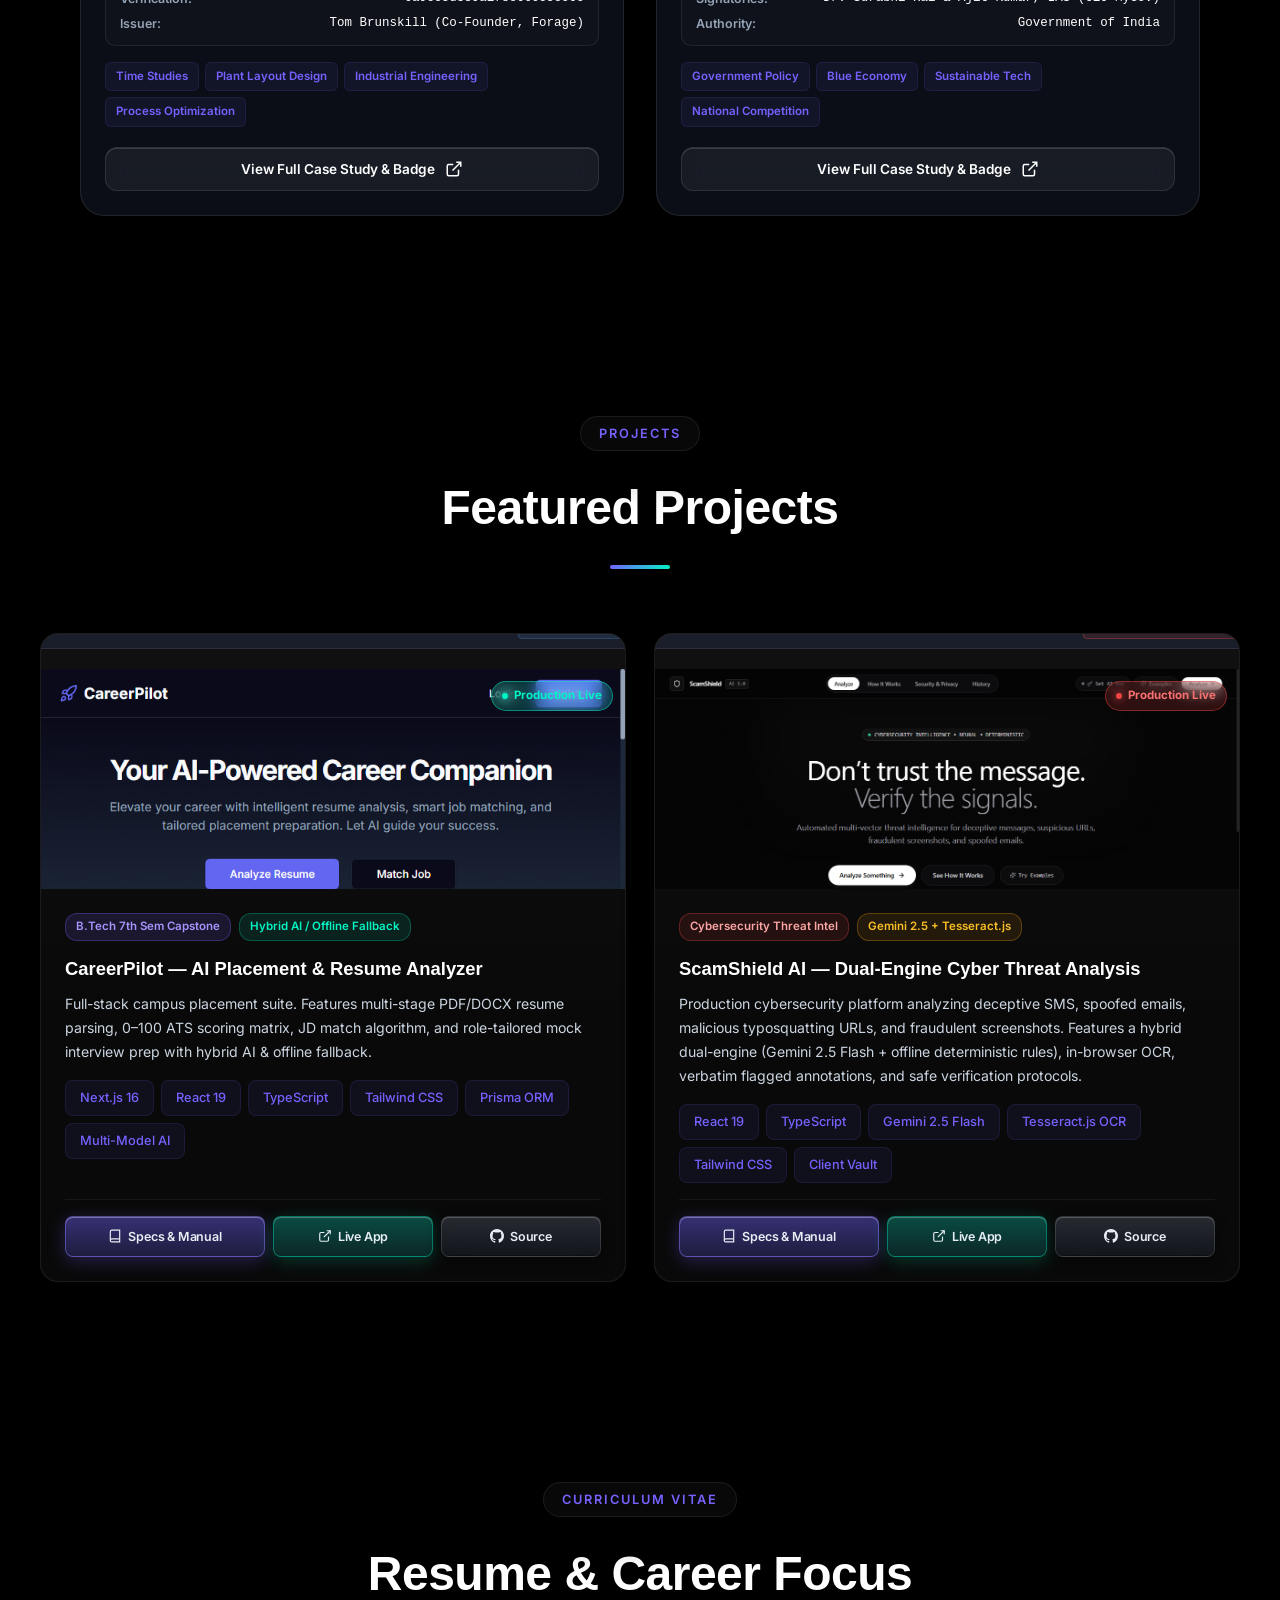
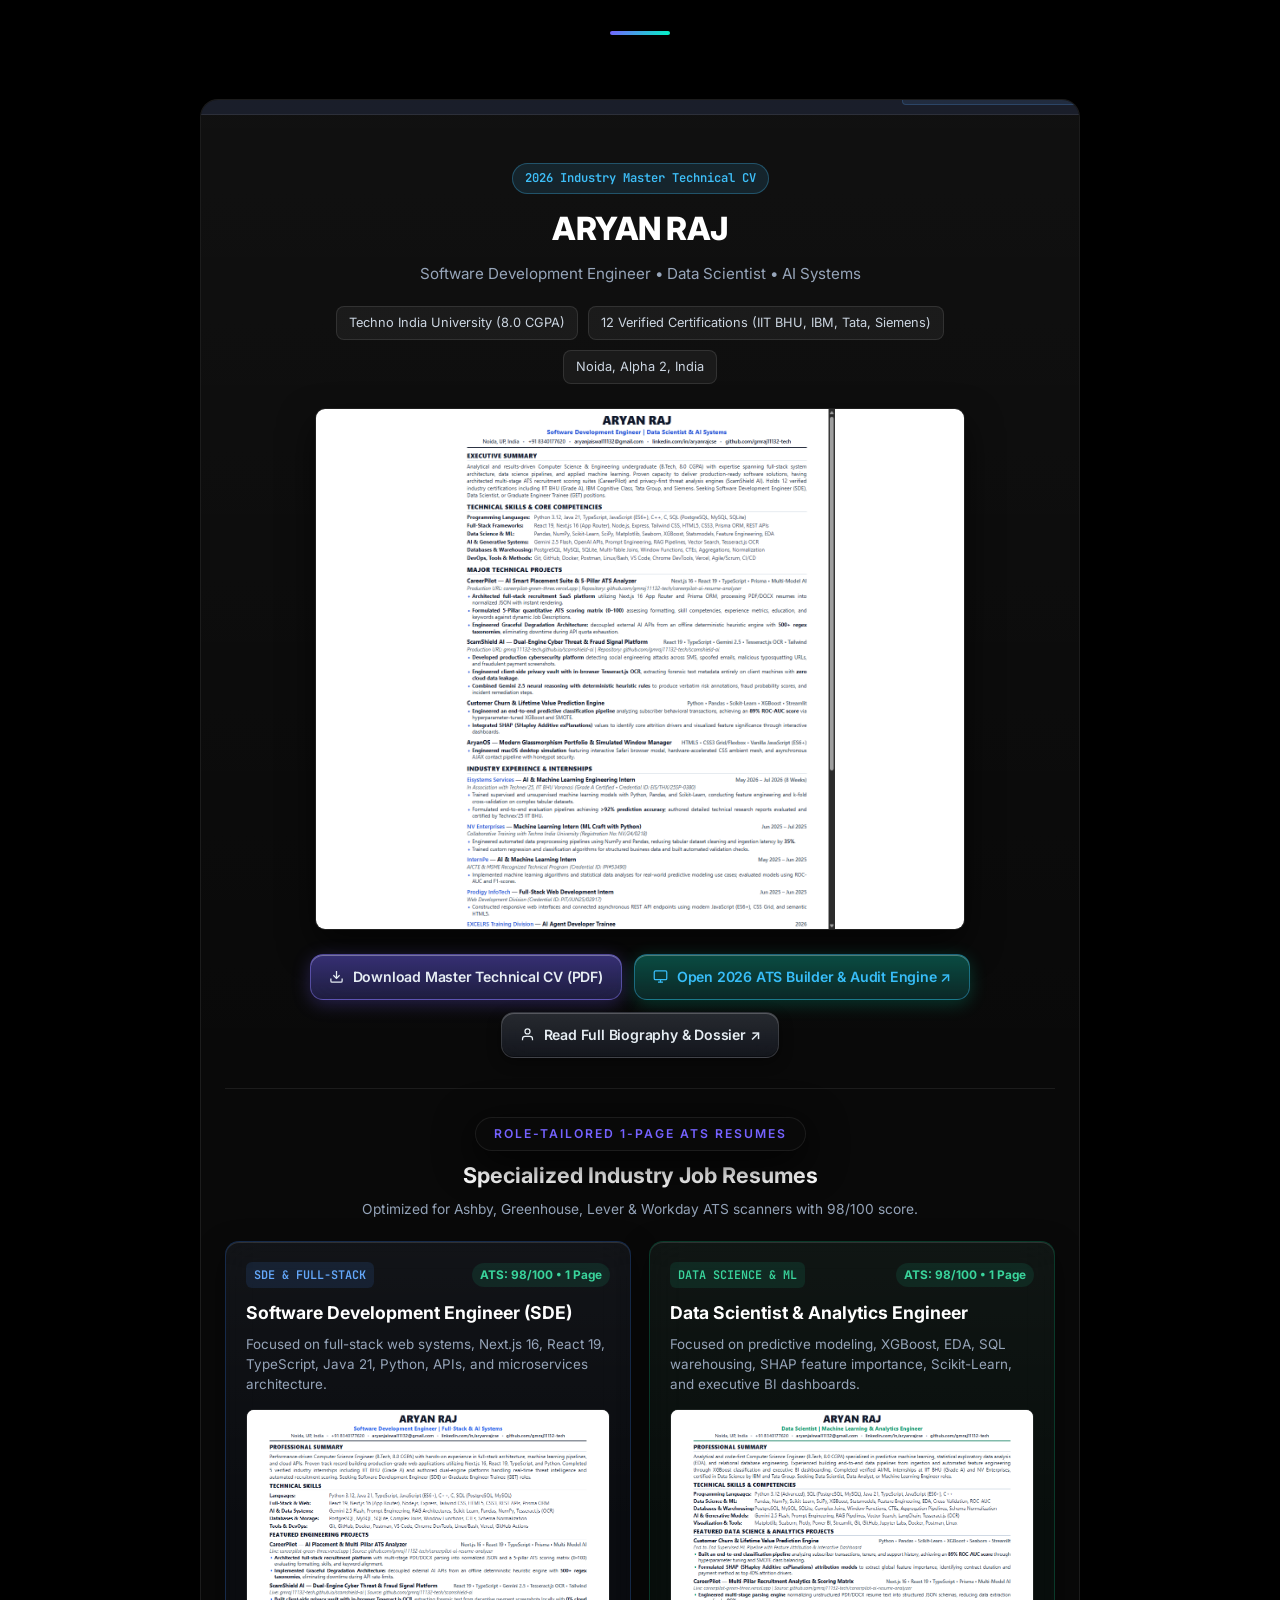
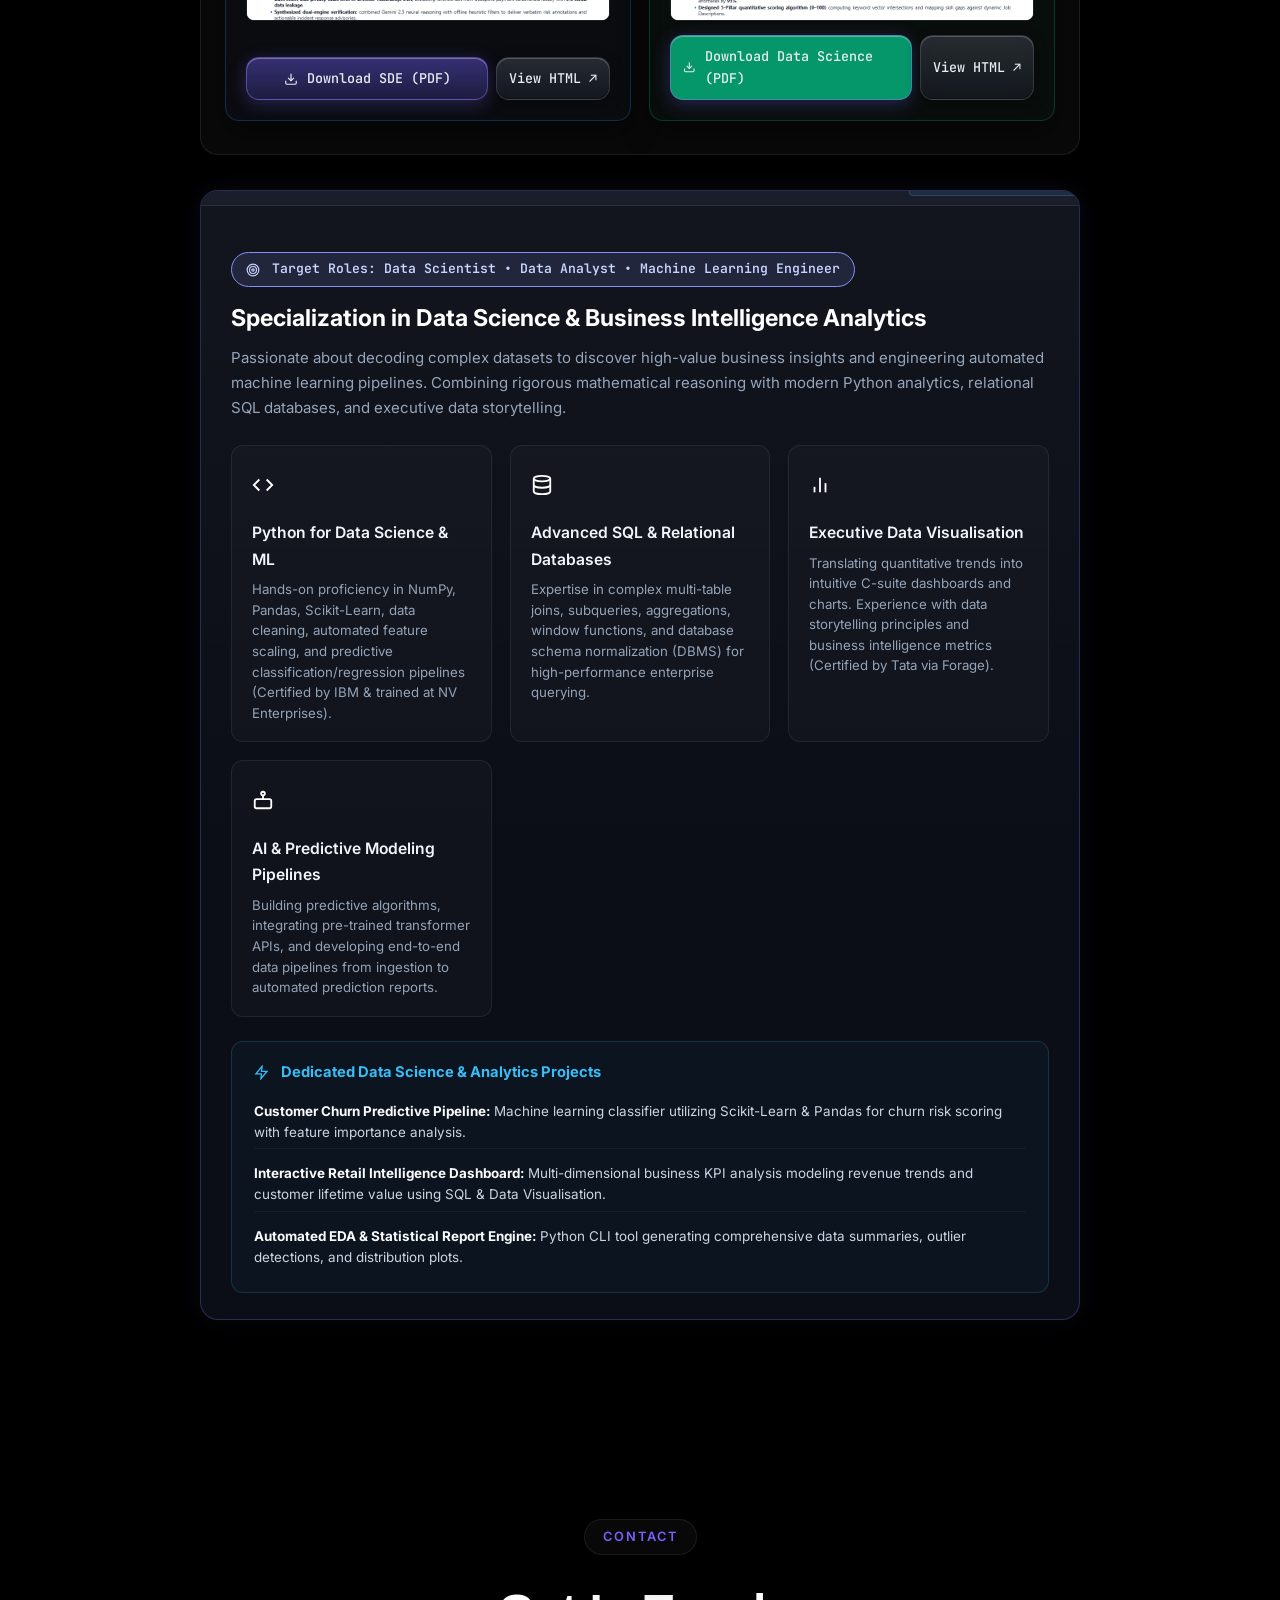
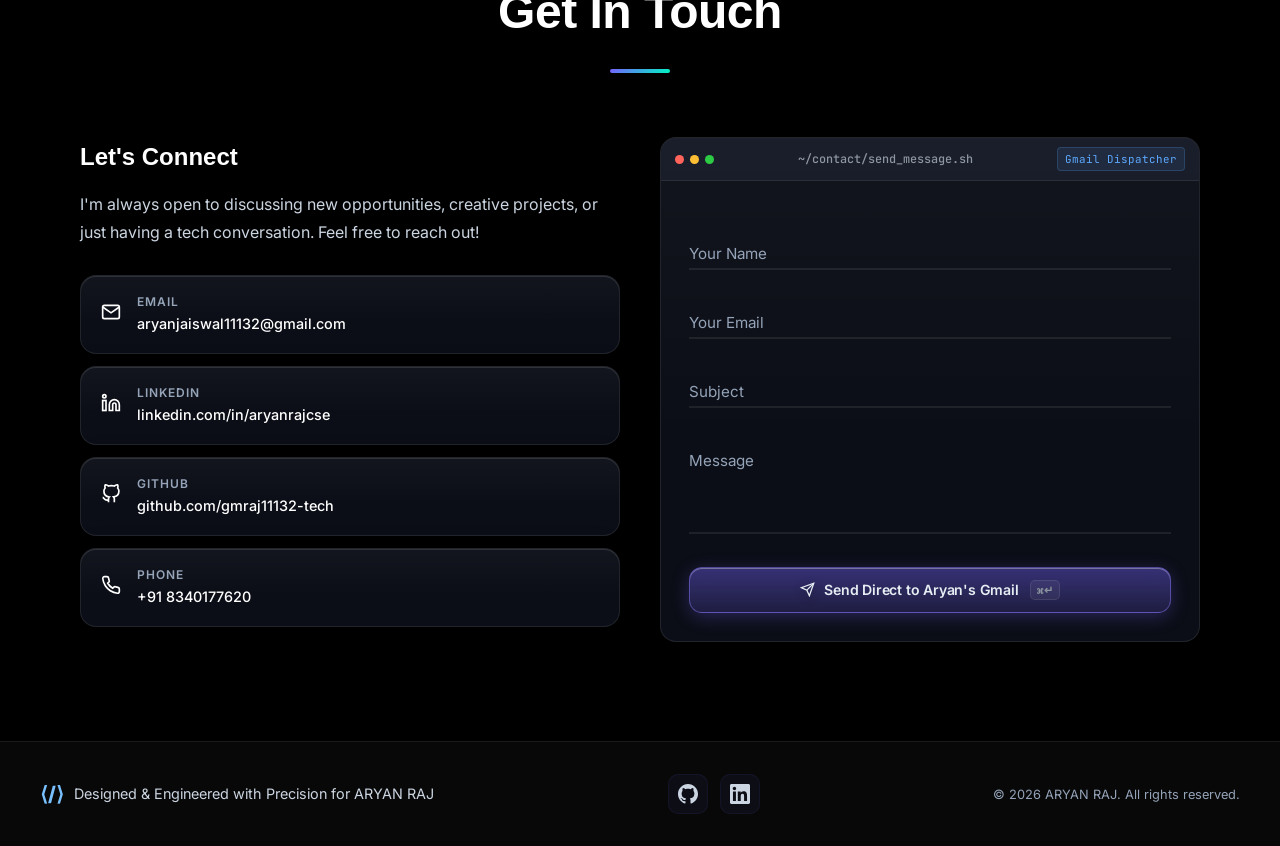
==== commit 6b0f0ce8: "feat: integrate 2026 industry ATS resume suite, SDE & Data Science PDFs, ATS builder engine, and upd" ====
--- a/index.html
+++ b/index.html
@@ -1428,23 +1428,23 @@
             </div>
 
             <!-- Resume macOS Deck (Centered Large Window Panel) -->
-            <div class="resume-deck glass-card reveal-up" style="max-width: 860px; margin: 0 auto; overflow: hidden; border-radius: 18px;">
+            <div class="resume-deck glass-card reveal-up" style="max-width: 960px; margin: 0 auto; overflow: hidden; border-radius: 18px;">
                 <div class="mac-window-bar">
                     <div class="mac-dots">
                         <span class="mac-dot red"></span>
                         <span class="mac-dot yellow"></span>
                         <span class="mac-dot green"></span>
                     </div>
-                    <span class="mac-path">~/documents/aryan_raj_resume.pdf</span>
-                    <span class="mac-tag">Verified Document (2026)</span>
+                    <span class="mac-path">~/documents/Aryan_Raj_ATS_Resume_Comprehensive.pdf</span>
+                    <span class="mac-tag">Verified Master CV (2026)</span>
                 </div>
 
                 <div class="resume-deck-centered-content" style="padding: 28px 24px 32px; display: flex; flex-direction: column; align-items: center; text-align: center;">
                     <!-- Candidate Profile Bio Card -->
-                    <div class="resume-header-box" style="margin-bottom: 24px; max-width: 720px; width: 100%;">
-                        <span class="resume-badge">B.Tech CSE • 7th Semester</span>
+                    <div class="resume-header-box" style="margin-bottom: 24px; max-width: 760px; width: 100%;">
+                        <span class="resume-badge">2026 Industry Master Technical CV</span>
                         <h3 class="resume-candidate-name">ARYAN RAJ</h3>
-                        <p class="resume-candidate-sub">Aspiring Data Scientist • Data Analyst • Software Engineer</p>
+                        <p class="resume-candidate-sub">Software Development Engineer • Data Scientist • AI Systems</p>
                         <div class="resume-quick-meta" style="display: flex; justify-content: center; gap: 10px; flex-wrap: wrap; margin-top: 14px;">
                             <span class="meta-pill" style="background: rgba(255, 255, 255, 0.05); border: 1px solid rgba(255, 255, 255, 0.1); padding: 5px 12px; border-radius: 8px; font-size: 0.8rem; color: #cbd5e1;">Techno India University (8.0 CGPA)</span>
                             <span class="meta-pill" style="background: rgba(255, 255, 255, 0.05); border: 1px solid rgba(255, 255, 255, 0.1); padding: 5px 12px; border-radius: 8px; font-size: 0.8rem; color: #cbd5e1;">12 Verified Certifications (IIT BHU, IBM, Tata, Siemens)</span>
@@ -1452,9 +1452,9 @@
                         </div>
                     </div>
 
-                    <!-- Centered Resume Preview Sheet -->
-                    <div class="resume-sheet-wrap" id="resumeTriggerWrap" title="Click to View in Terminal Pop-up" style="max-width: 600px; width: 100%; margin: 0 auto 26px;">
-                        <img src="resume_aryan_raj.jpg" alt="Aryan Raj Professional Resume Document" class="resume-thumb-img" style="height: auto; max-height: 480px; width: 100%; object-fit: contain; background: #000000;">
+                    <!-- Centered Resume Preview Sheet (Updated with Master CV preview) -->
+                    <div class="resume-sheet-wrap" id="resumeTriggerWrap" title="Click to View in Terminal Pop-up" style="max-width: 650px; width: 100%; margin: 0 auto 24px; cursor: pointer; border-radius: 10px; overflow: hidden; box-shadow: 0 15px 35px rgba(0,0,0,0.6); border: 1px solid rgba(255,255,255,0.12);">
+                        <img src="resume_comprehensive_preview.png" alt="Aryan Raj Master Technical CV Document" class="resume-thumb-img" style="height: auto; max-height: 520px; width: 100%; object-fit: contain; background: #ffffff;">
                         <div class="resume-sheet-overlay">
                             <span class="resume-overlay-badge">
                                 <svg width="15" height="15" viewBox="0 0 24 24" fill="none" stroke="currentColor" stroke-width="2" style="display: inline-block; vertical-align: middle; margin-right: 6px;"><circle cx="11" cy="11" r="8"/><line x1="21" y1="21" x2="16.65" y2="16.65"/><line x1="11" y1="8" x2="11" y2="14"/><line x1="8" y1="11" x2="14" y2="11"/></svg>
@@ -1463,20 +1463,79 @@
                         </div>
                     </div>
 
-                    <!-- Centered Actions Group -->
-                    <div class="resume-actions-group" style="display: flex; gap: 12px; flex-wrap: wrap; justify-content: center; width: 100%; max-width: 680px;">
-                        <a href="resume_aryan_raj.jpg" download="Aryan_Raj_Resume.jpg" class="btn-crystal primary ripple-btn" id="resumeDownloadBtn">
+                    <!-- Master Actions -->
+                    <div class="resume-actions-group" style="display: flex; gap: 12px; flex-wrap: wrap; justify-content: center; width: 100%; max-width: 760px; margin-bottom: 30px;">
+                        <a href="Aryan_Raj_ATS_Resume_Comprehensive.pdf" download="Aryan_Raj_ATS_Resume_Comprehensive.pdf" class="btn-crystal primary ripple-btn">
                             <svg width="15" height="15" viewBox="0 0 24 24" fill="none" stroke="currentColor" stroke-width="2"><path d="M21 15v4a2 2 0 0 1-2 2H5a2 2 0 0 1-2-2v-4"/><polyline points="7 10 12 15 17 10"/><line x1="12" y1="15" x2="12" y2="3"/></svg>
-                            <span class="btn-text">Download Official Resume</span>
+                            <span class="btn-text">Download Master Technical CV (PDF)</span>
                         </a>
-                        <button type="button" class="btn-crystal secondary ripple-btn" id="resumeOpenModalBtn">
-                            <svg width="15" height="15" viewBox="0 0 24 24" fill="none" stroke="currentColor" stroke-width="2"><polyline points="4 17 10 11 4 5"/><line x1="12" y1="19" x2="20" y2="19"/></svg>
-                            <span class="btn-text">Terminal Pop-up Viewer</span>
-                        </button>
+                        <a href="ats-resume-builder.html" target="_blank" class="btn-crystal secondary ripple-btn" style="border-color: rgba(56, 189, 248, 0.4); color: #38bdf8;">
+                            <svg width="15" height="15" viewBox="0 0 24 24" fill="none" stroke="currentColor" stroke-width="2"><rect x="2" y="3" width="20" height="14" rx="2" ry="2"></rect><line x1="8" y1="21" x2="16" y2="21"></line><line x1="12" y1="17" x2="12" y2="21"></line></svg>
+                            <span class="btn-text">Open 2026 ATS Builder &amp; Audit Engine ↗</span>
+                        </a>
                         <a href="about.html" class="btn-crystal ripple-btn">
                             <svg width="15" height="15" viewBox="0 0 24 24" fill="none" stroke="currentColor" stroke-width="2"><path d="M20 21v-2a4 4 0 0 0-4-4H8a4 4 0 0 0-4 4v2"/><circle cx="12" cy="7" r="4"/></svg>
                             <span class="btn-text">Read Full Biography &amp; Dossier ↗</span>
                         </a>
+                    </div>
+
+                    <!-- Sub-Section: 2 Specialized 1-Page Industry ATS Resumes -->
+                    <div style="width: 100%; border-top: 1px solid rgba(255, 255, 255, 0.08); padding-top: 28px;">
+                        <div style="text-align: center; margin-bottom: 20px;">
+                            <span class="section-tag glass" style="font-size: 0.76rem; display: inline-flex; margin-bottom: 6px;">ROLE-TAILORED 1-PAGE ATS RESUMES</span>
+                            <h3 style="font-size: 1.35rem; font-weight: 700; color: #ffffff;">Specialized Industry Job Resumes</h3>
+                            <p style="font-size: 0.86rem; color: #94a3b8; max-width: 600px; margin: 4px auto 0;">Optimized for Ashby, Greenhouse, Lever &amp; Workday ATS scanners with 98/100 score.</p>
+                        </div>
+
+                        <div style="display: grid; grid-template-columns: repeat(auto-fit, minmax(320px, 1fr)); gap: 18px; text-align: left;">
+                            <!-- Resume Card 1: SDE -->
+                            <div class="glass-card" style="padding: 20px; border-radius: 14px; border: 1px solid rgba(59, 130, 246, 0.25); background: rgba(59, 130, 246, 0.03); display: flex; flex-direction: column; justify-content: space-between;">
+                                <div>
+                                    <div style="display: flex; justify-content: space-between; align-items: center; margin-bottom: 10px;">
+                                        <span style="font-size: 0.74rem; font-family: 'JetBrains Mono', monospace; color: #60a5fa; font-weight: 600; background: rgba(59, 130, 246, 0.12); padding: 3px 8px; border-radius: 6px;">SDE &amp; FULL-STACK</span>
+                                        <span style="font-size: 0.74rem; background: rgba(16, 185, 129, 0.12); color: #34d399; padding: 2px 8px; border-radius: 12px; font-weight: 700;">ATS: 98/100 • 1 Page</span>
+                                    </div>
+                                    <h4 style="font-size: 1.1rem; font-weight: 700; color: #ffffff; margin-bottom: 6px;">Software Development Engineer (SDE)</h4>
+                                    <p style="font-size: 0.84rem; color: #94a3b8; line-height: 1.5; margin-bottom: 14px;">Focused on full-stack web systems, Next.js 16, React 19, TypeScript, Java 21, Python, APIs, and microservices architecture.</p>
+                                    <div style="margin-bottom: 14px; border-radius: 8px; overflow: hidden; border: 1px solid rgba(255,255,255,0.08);">
+                                        <img src="resume_sde_preview.png" alt="SDE ATS Resume Preview" style="width: 100%; height: 210px; object-fit: cover; object-position: top; background: #fff;">
+                                    </div>
+                                </div>
+                                <div style="display: flex; gap: 8px; flex-wrap: wrap;">
+                                    <a href="Aryan_Raj_ATS_Resume_SDE.pdf" download="Aryan_Raj_ATS_Resume_SDE.pdf" class="btn-crystal primary ripple-btn" style="flex: 1; justify-content: center; font-size: 0.84rem; padding: 9px 12px;">
+                                        <svg width="14" height="14" viewBox="0 0 24 24" fill="none" stroke="currentColor" stroke-width="2"><path d="M21 15v4a2 2 0 0 1-2 2H5a2 2 0 0 1-2-2v-4"/><polyline points="7 10 12 15 17 10"/><line x1="12" y1="15" x2="12" y2="3"/></svg>
+                                        <span>Download SDE (PDF)</span>
+                                    </a>
+                                    <a href="resume_sde.html" target="_blank" class="btn-crystal ripple-btn" style="font-size: 0.84rem; padding: 9px 12px;">
+                                        <span>View HTML ↗</span>
+                                    </a>
+                                </div>
+                            </div>
+
+                            <!-- Resume Card 2: Data Science -->
+                            <div class="glass-card" style="padding: 20px; border-radius: 14px; border: 1px solid rgba(16, 185, 129, 0.25); background: rgba(16, 185, 129, 0.03); display: flex; flex-direction: column; justify-content: space-between;">
+                                <div>
+                                    <div style="display: flex; justify-content: space-between; align-items: center; margin-bottom: 10px;">
+                                        <span style="font-size: 0.74rem; font-family: 'JetBrains Mono', monospace; color: #34d399; font-weight: 600; background: rgba(16, 185, 129, 0.12); padding: 3px 8px; border-radius: 6px;">DATA SCIENCE &amp; ML</span>
+                                        <span style="font-size: 0.74rem; background: rgba(16, 185, 129, 0.12); color: #34d399; padding: 2px 8px; border-radius: 12px; font-weight: 700;">ATS: 98/100 • 1 Page</span>
+                                    </div>
+                                    <h4 style="font-size: 1.1rem; font-weight: 700; color: #ffffff; margin-bottom: 6px;">Data Scientist &amp; Analytics Engineer</h4>
+                                    <p style="font-size: 0.84rem; color: #94a3b8; line-height: 1.5; margin-bottom: 14px;">Focused on predictive modeling, XGBoost, EDA, SQL warehousing, SHAP feature importance, Scikit-Learn, and executive BI dashboards.</p>
+                                    <div style="margin-bottom: 14px; border-radius: 8px; overflow: hidden; border: 1px solid rgba(255,255,255,0.08);">
+                                        <img src="resume_ds_preview.png" alt="Data Science ATS Resume Preview" style="width: 100%; height: 210px; object-fit: cover; object-position: top; background: #fff;">
+                                    </div>
+                                </div>
+                                <div style="display: flex; gap: 8px; flex-wrap: wrap;">
+                                    <a href="Aryan_Raj_ATS_Resume_DataScience.pdf" download="Aryan_Raj_ATS_Resume_DataScience.pdf" class="btn-crystal primary ripple-btn" style="flex: 1; justify-content: center; font-size: 0.84rem; padding: 9px 12px; background: #059669;">
+                                        <svg width="14" height="14" viewBox="0 0 24 24" fill="none" stroke="currentColor" stroke-width="2"><path d="M21 15v4a2 2 0 0 1-2 2H5a2 2 0 0 1-2-2v-4"/><polyline points="7 10 12 15 17 10"/><line x1="12" y1="15" x2="12" y2="3"/></svg>
+                                        <span>Download Data Science (PDF)</span>
+                                    </a>
+                                    <a href="resume_ds.html" target="_blank" class="btn-crystal ripple-btn" style="font-size: 0.84rem; padding: 9px 12px;">
+                                        <span>View HTML ↗</span>
+                                    </a>
+                                </div>
+                            </div>
+                        </div>
                     </div>
                 </div>
             </div>
@@ -1733,12 +1792,12 @@
                     <span class="title-icon">
                         <svg width="14" height="14" viewBox="0 0 24 24" fill="none" stroke="currentColor" stroke-width="2"><path d="M14 2H6a2 2 0 0 0-2 2v16a2 2 0 0 0 2 2h12a2 2 0 0 0 2-2V8z"/><polyline points="14 2 14 8 20 8"/></svg>
                     </span>
-                    <span class="title-text">Preview — Aryan_Raj_Resume.pdf (High Resolution)</span>
+                    <span class="title-text">Preview — Aryan_Raj_ATS_Resume_Comprehensive.pdf (Master CV)</span>
                 </div>
                 <div class="resume-modal-actions">
-                    <a href="resume_aryan_raj.jpg" download="Aryan_Raj_Resume.jpg" class="resume-action-btn primary" title="Download Document">
+                    <a href="Aryan_Raj_ATS_Resume_Comprehensive.pdf" download="Aryan_Raj_ATS_Resume_Comprehensive.pdf" class="resume-action-btn primary" title="Download Document">
                         <svg width="13" height="13" viewBox="0 0 24 24" fill="none" stroke="currentColor" stroke-width="2"><path d="M21 15v4a2 2 0 0 1-2 2H5a2 2 0 0 1-2-2v-4"/><polyline points="7 10 12 15 17 10"/><line x1="12" y1="15" x2="12" y2="3"/></svg>
-                        <span>Download</span>
+                        <span>Download PDF</span>
                     </a>
                     <button type="button" class="resume-action-btn close" id="resumeModalCloseBtn" title="Close Window">
                         ✕
@@ -1747,12 +1806,12 @@
             </div>
             <div class="resume-modal-body">
                 <div class="resume-scroll-container">
-                    <img src="resume_aryan_raj.jpg" alt="Aryan Raj Full Resume Document" class="resume-full-img">
+                    <img src="resume_comprehensive_preview.png" alt="Aryan Raj Master Technical Resume Document" class="resume-full-img">
                 </div>
             </div>
             <div class="resume-modal-statusbar">
-                <span>Aryan Raj — B.Tech CSE (7th Sem) • Techno India University • 8.0 CGPA</span>
-                <span class="status-zoom">100% Crisp Quality View</span>
+                <span>Aryan Raj — 2026 Industry Master Technical CV • Techno India University (8.0 CGPA) • 12 Verified Credentials</span>
+                <span class="status-zoom">100% Vector Text-Selectable PDF</span>
             </div>
         </div>
     </div>
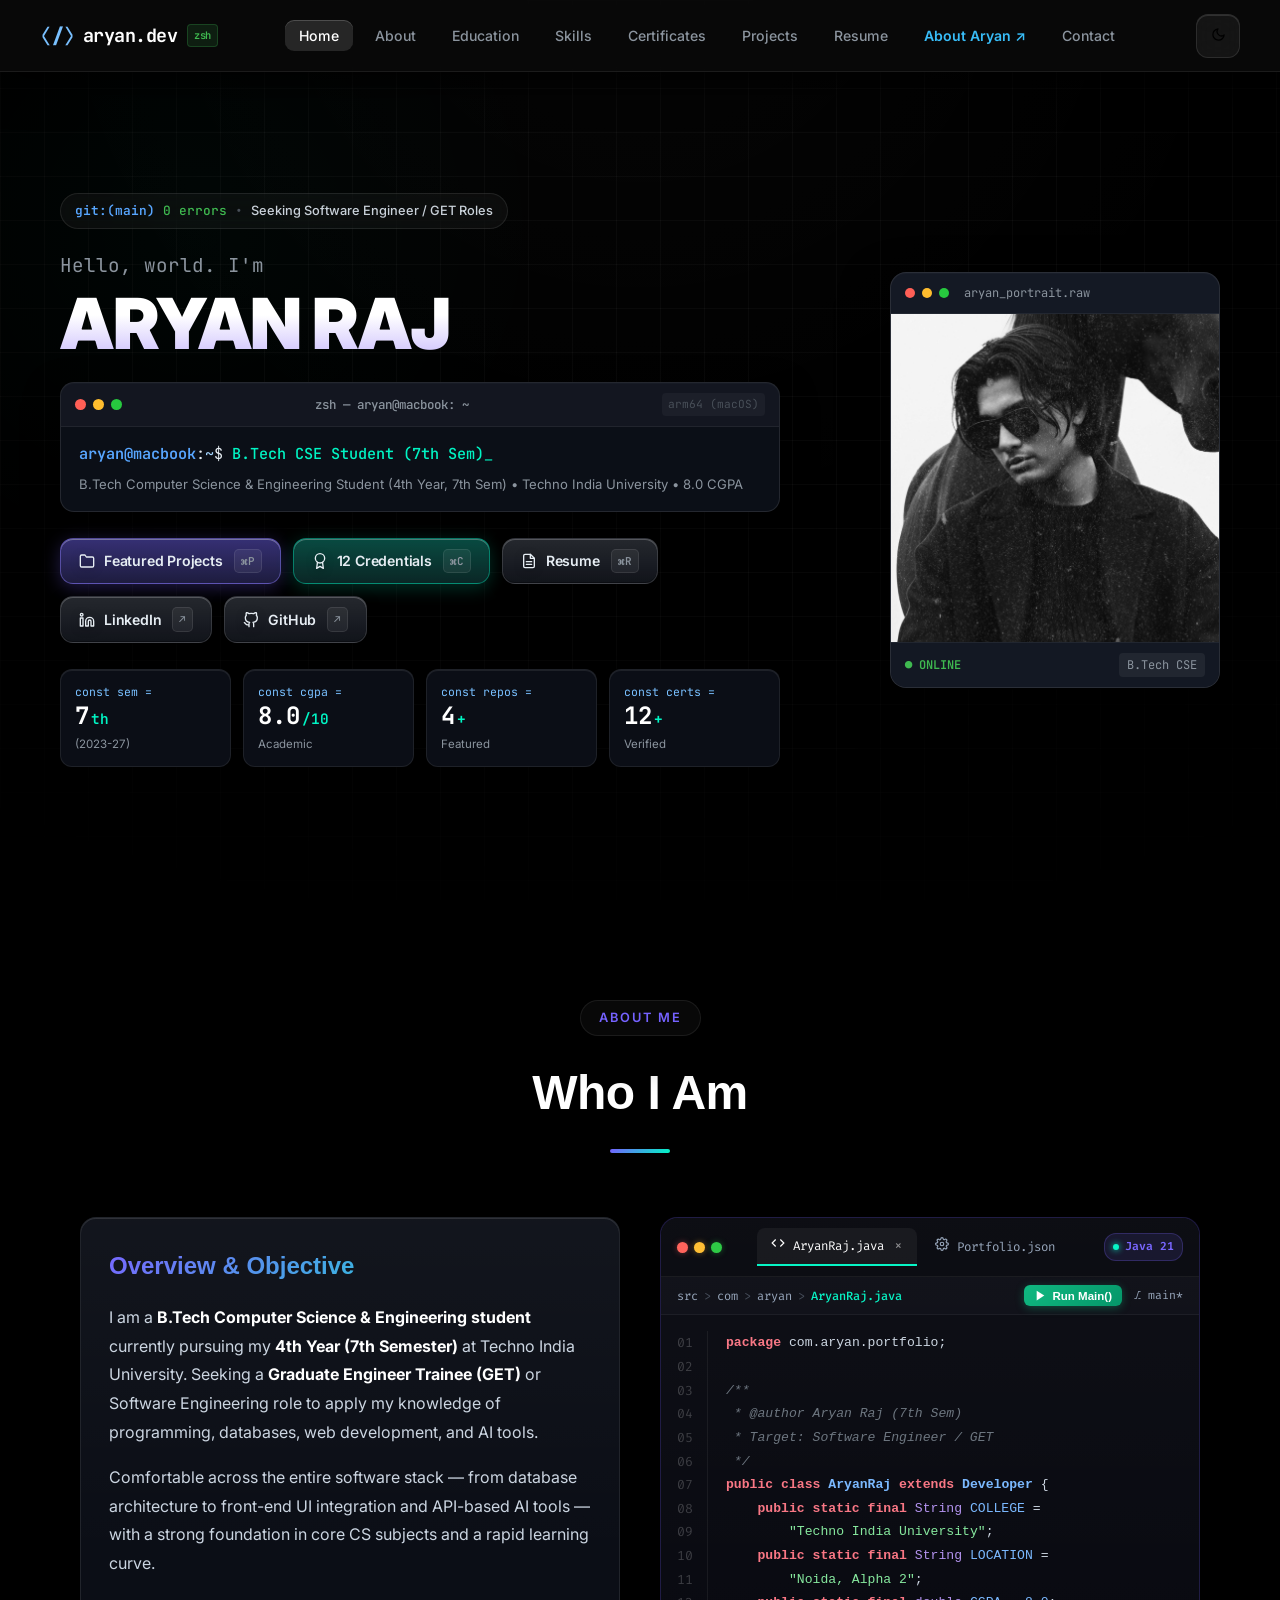
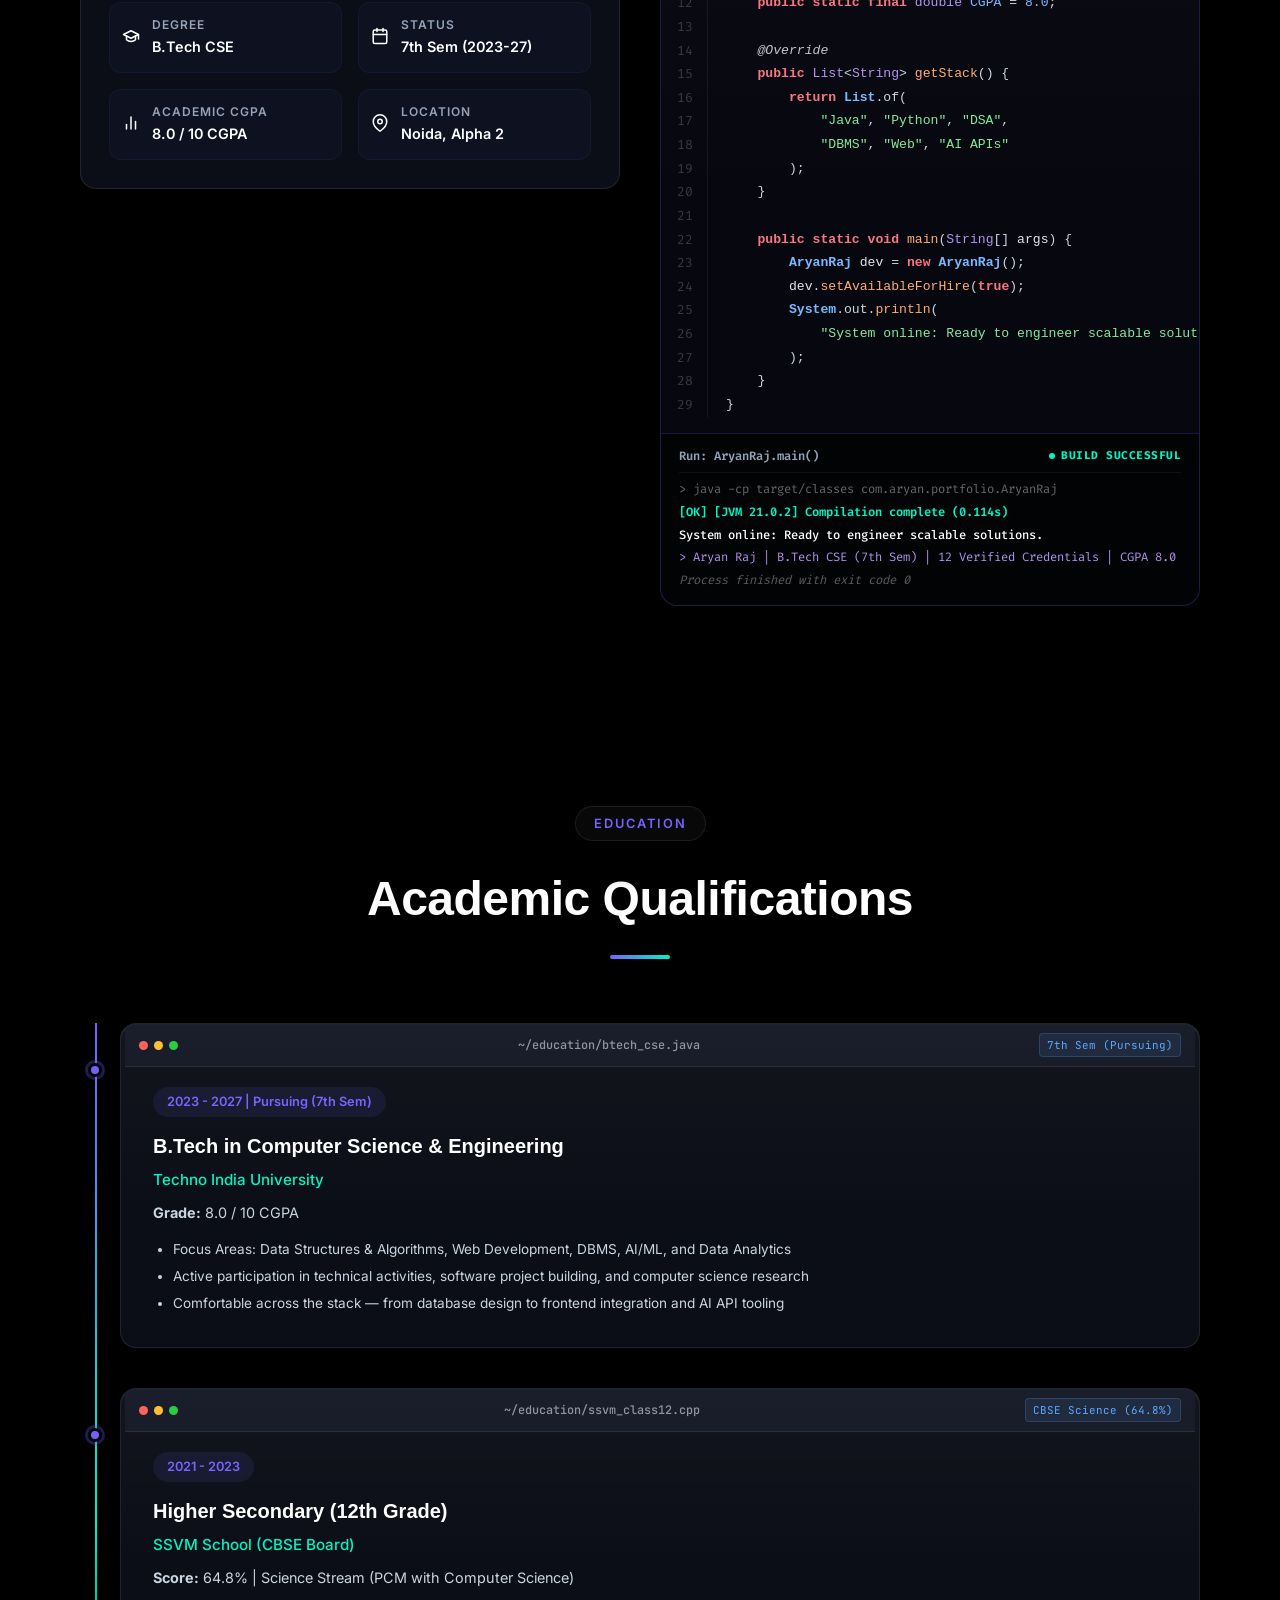
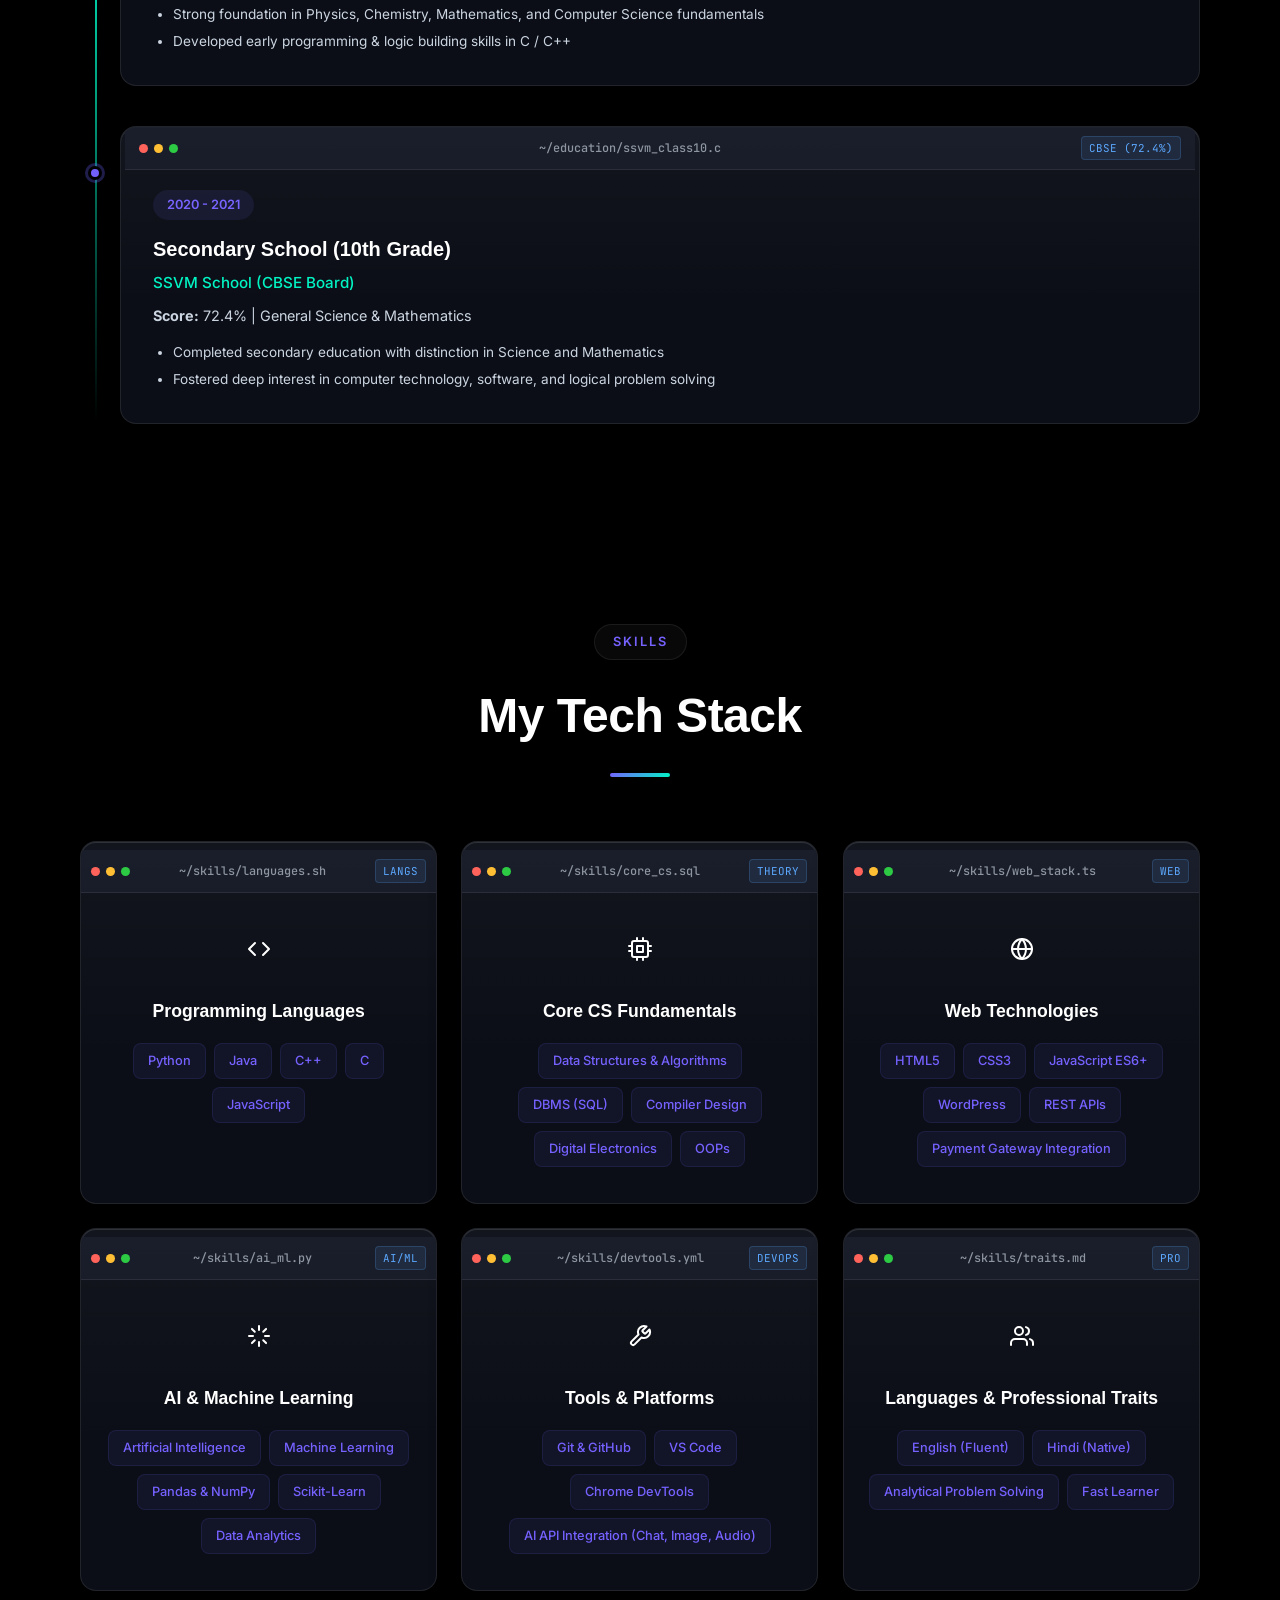
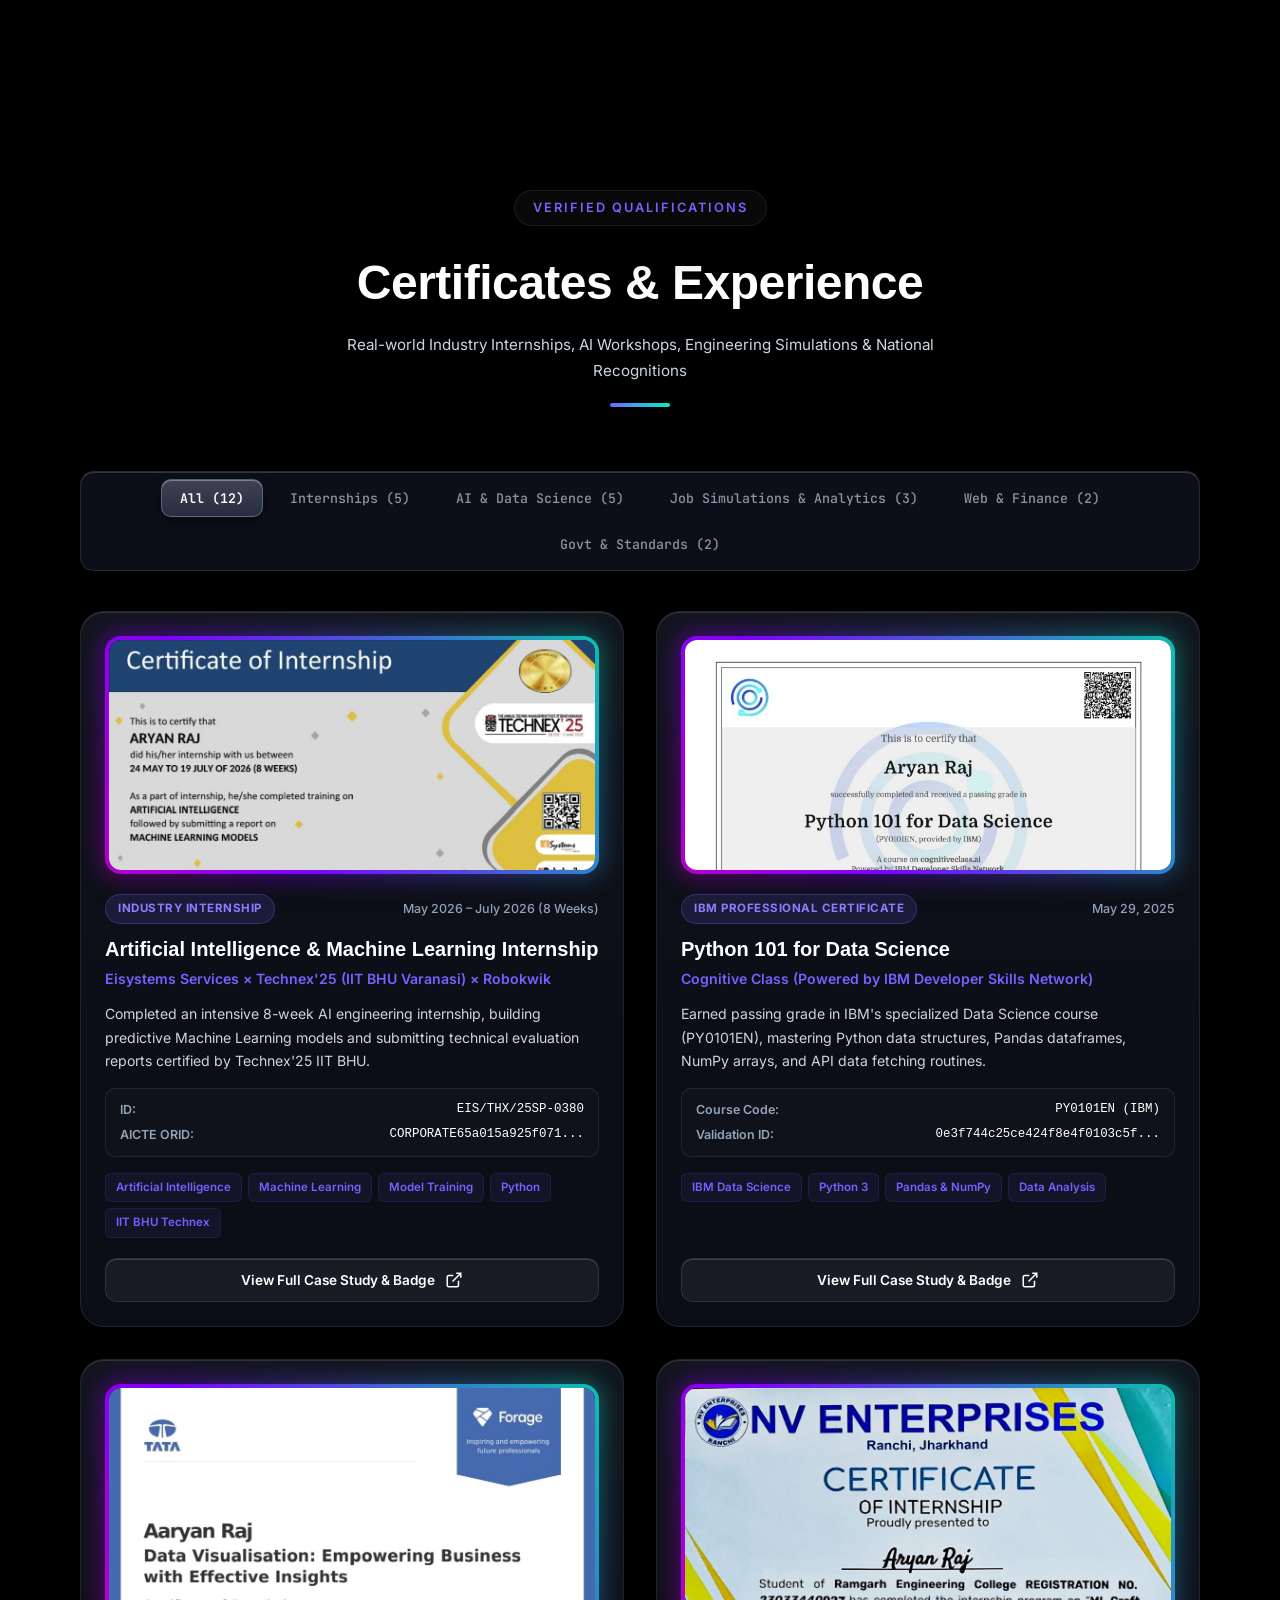
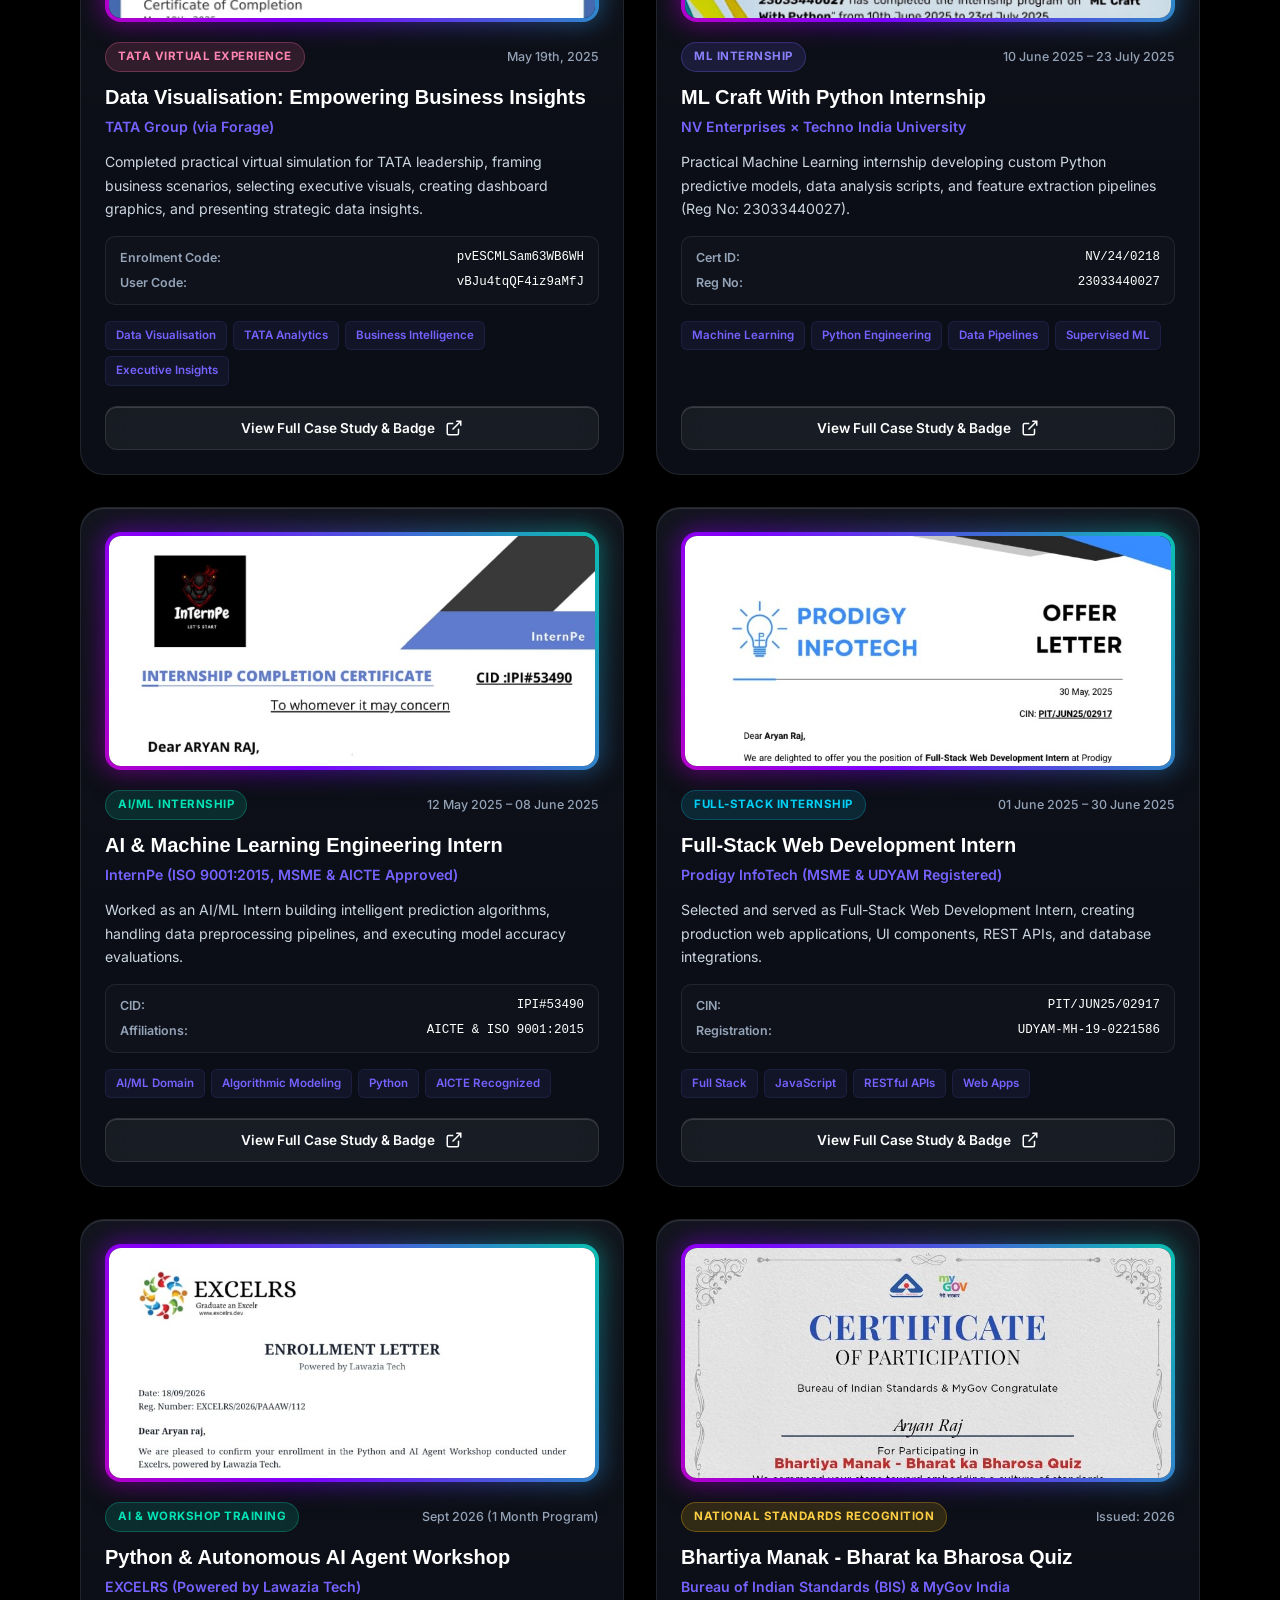
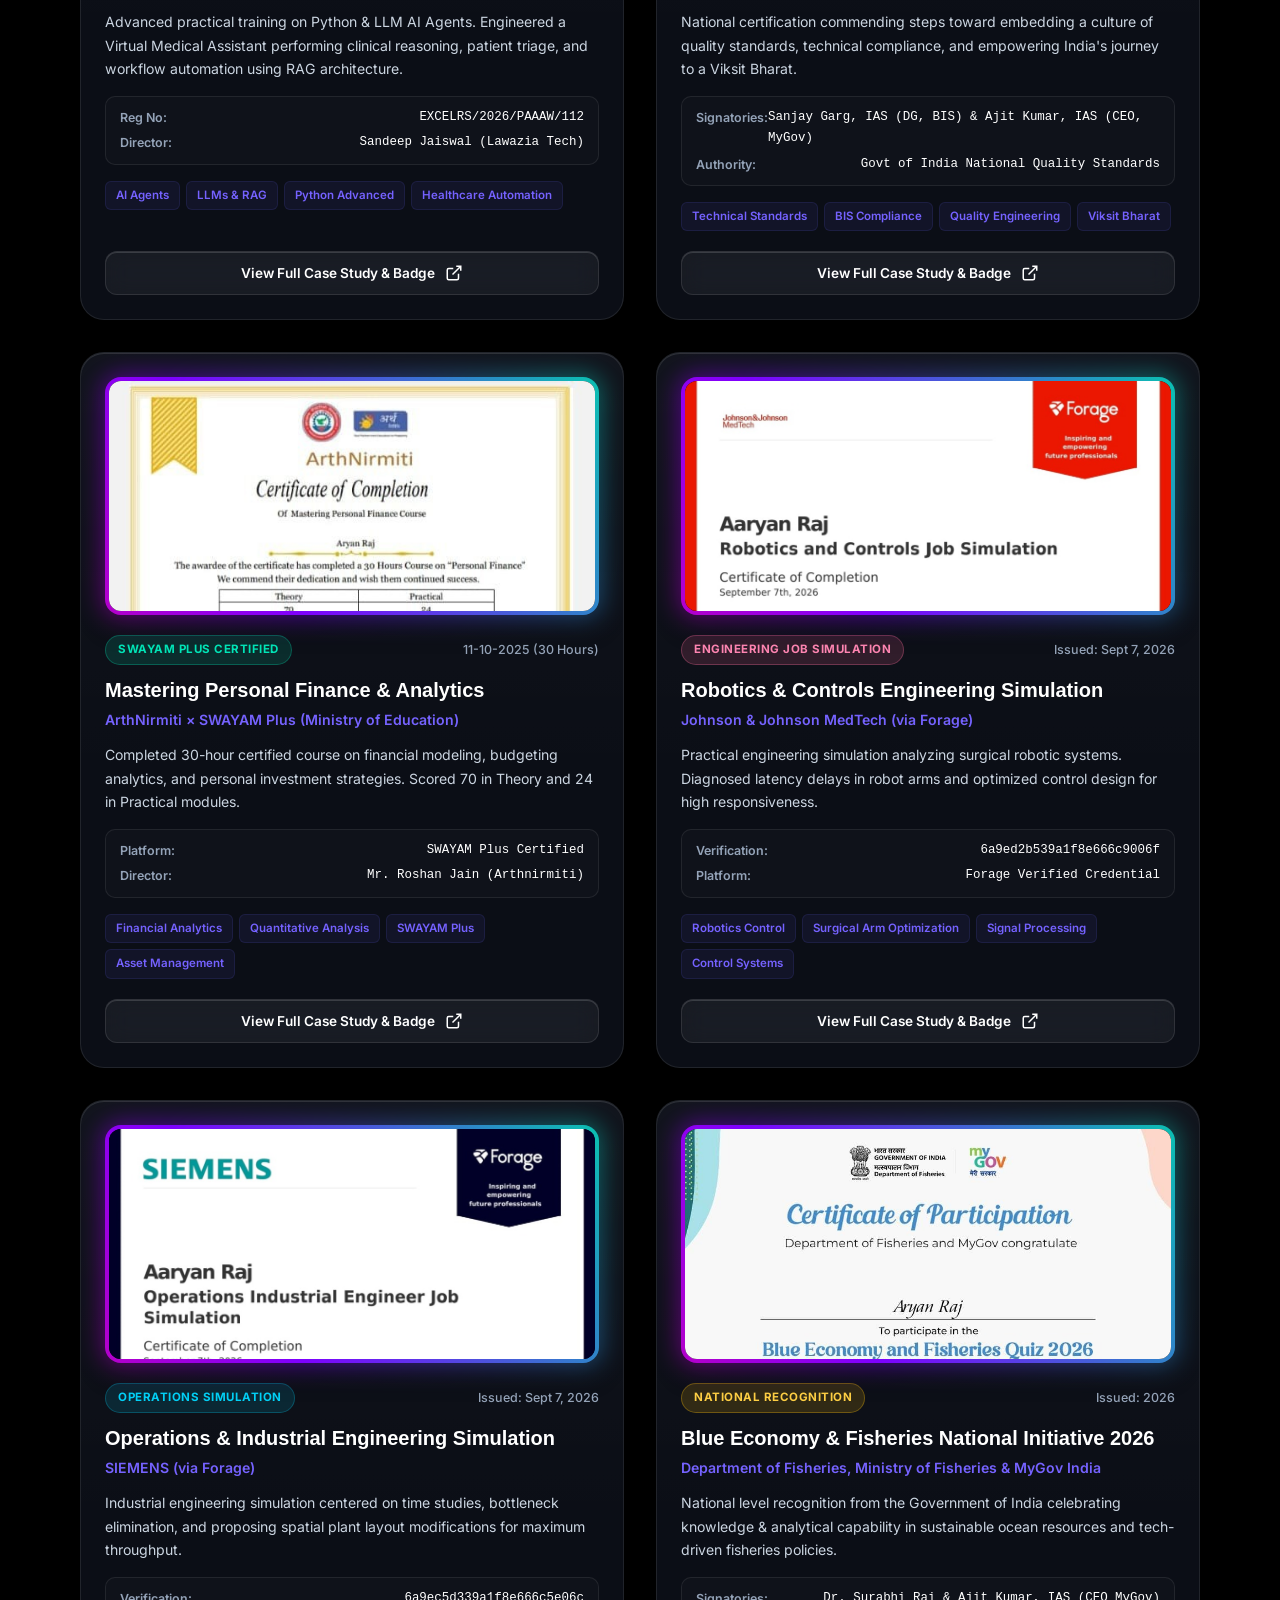
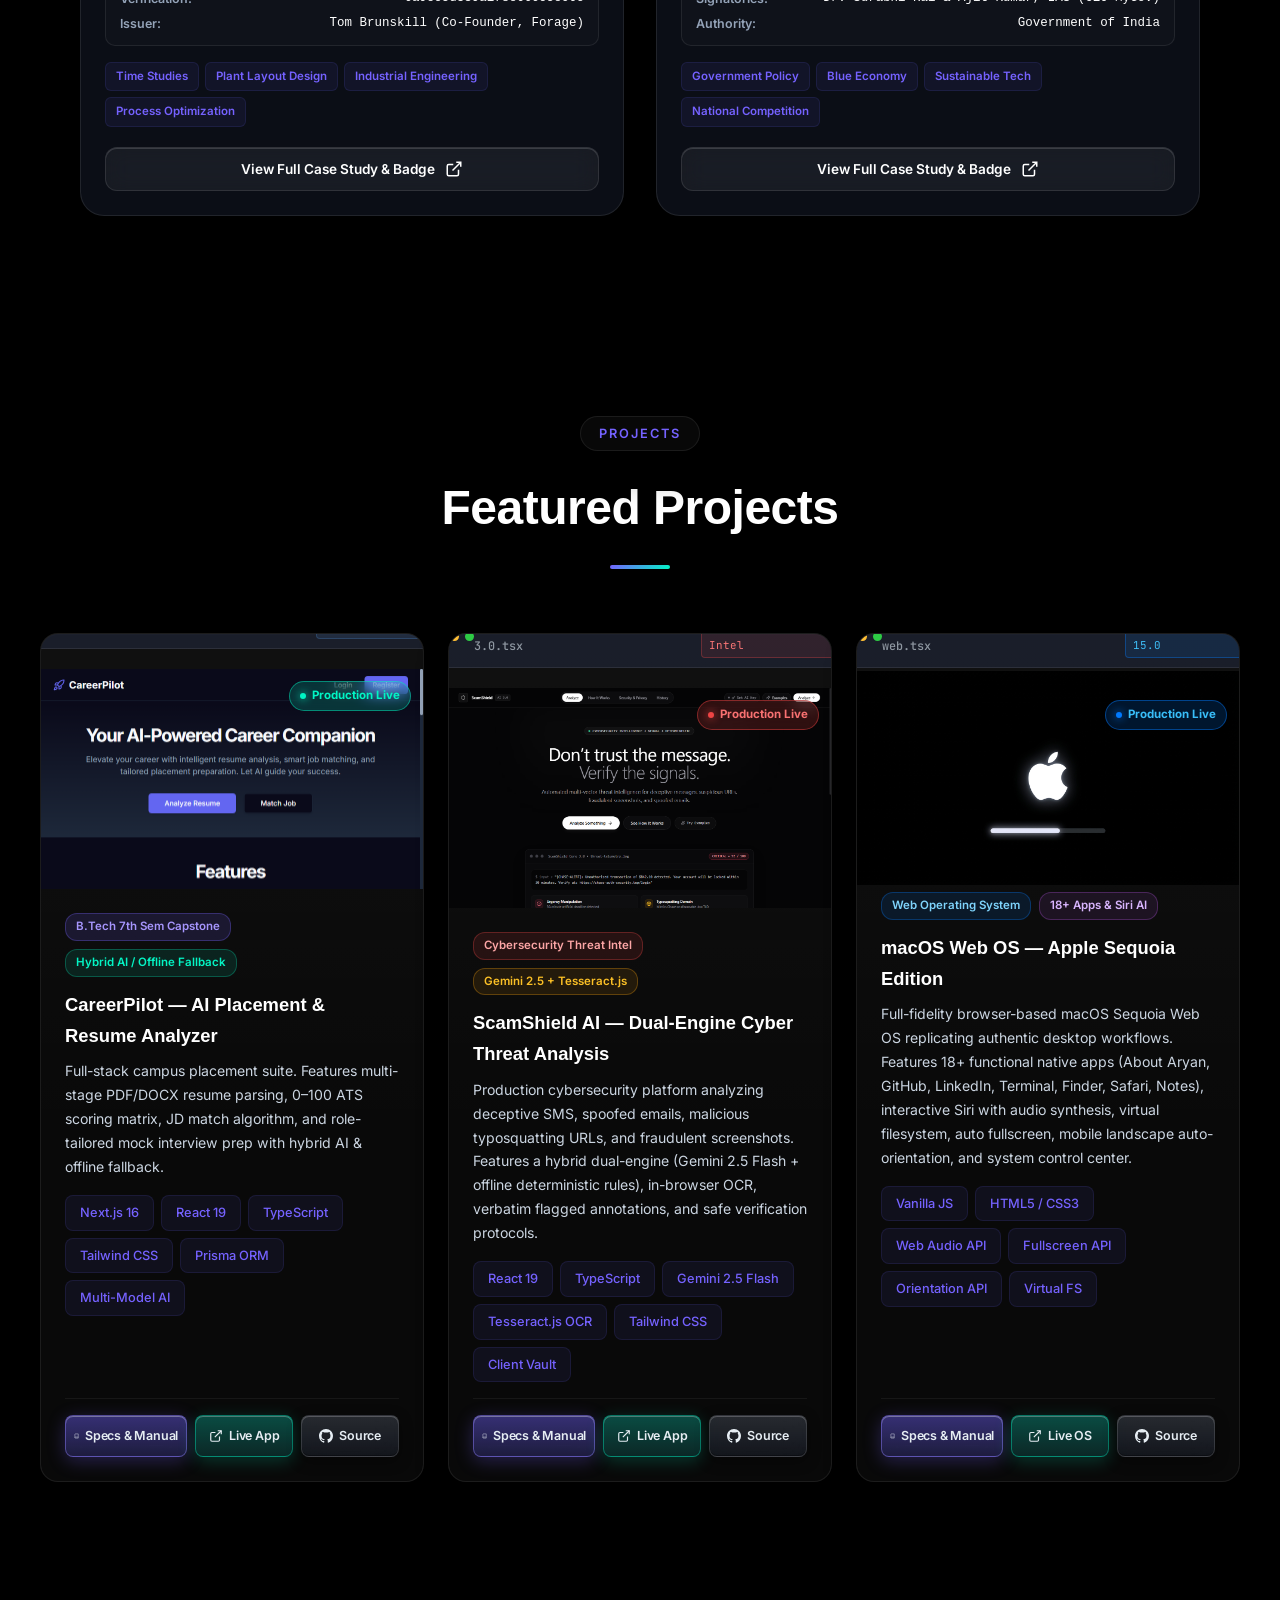
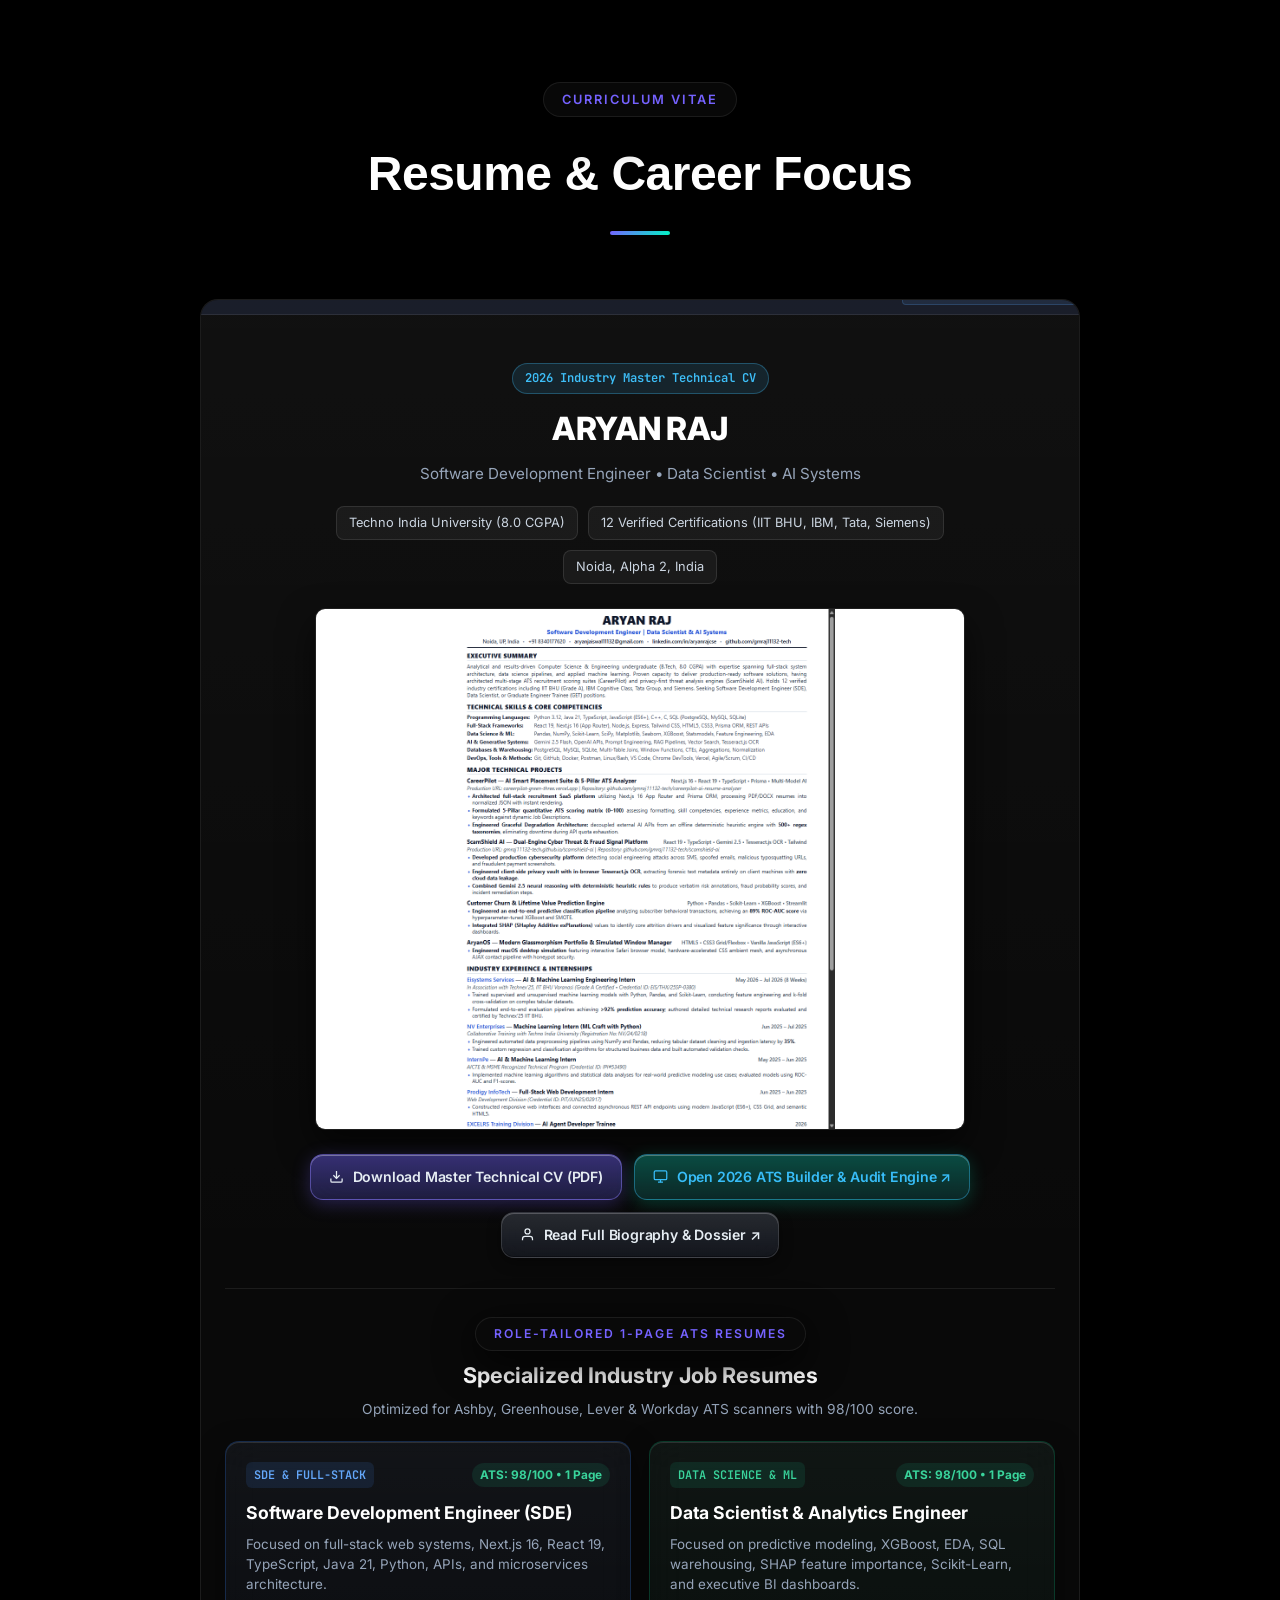
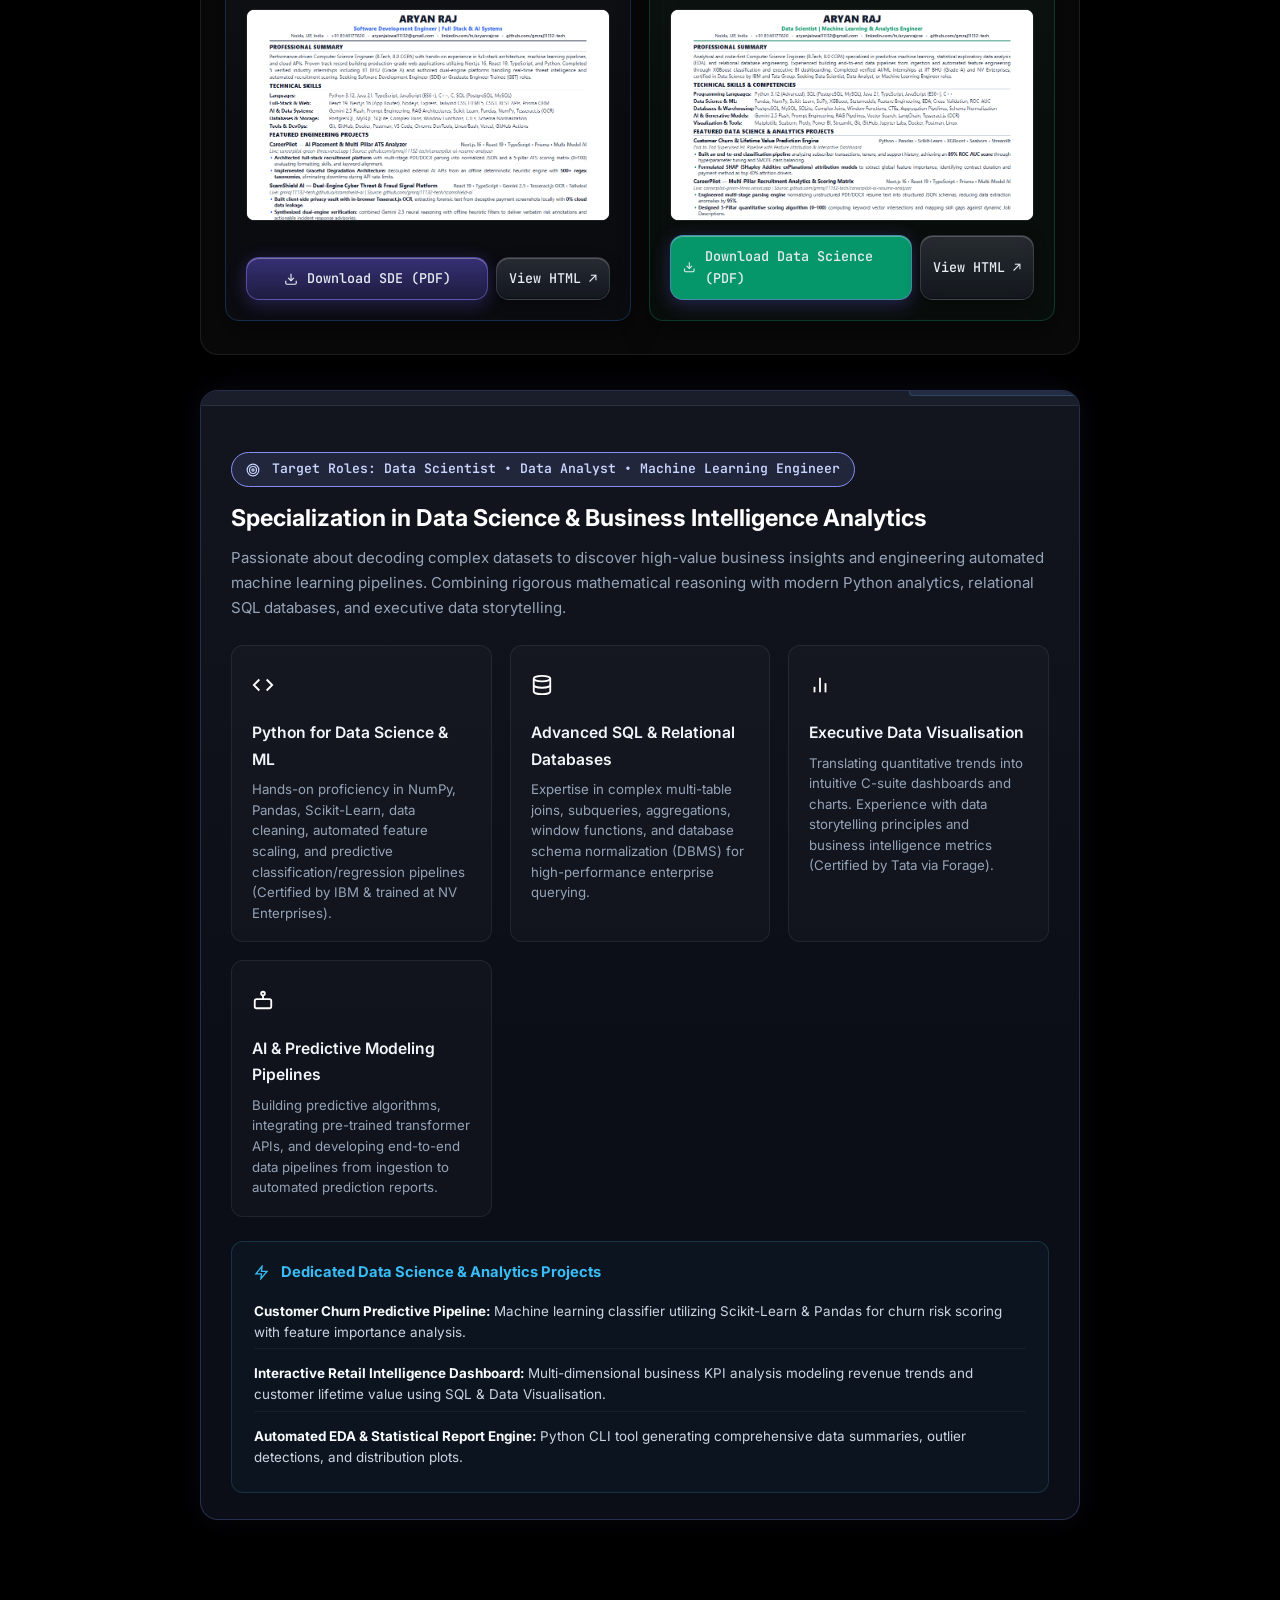
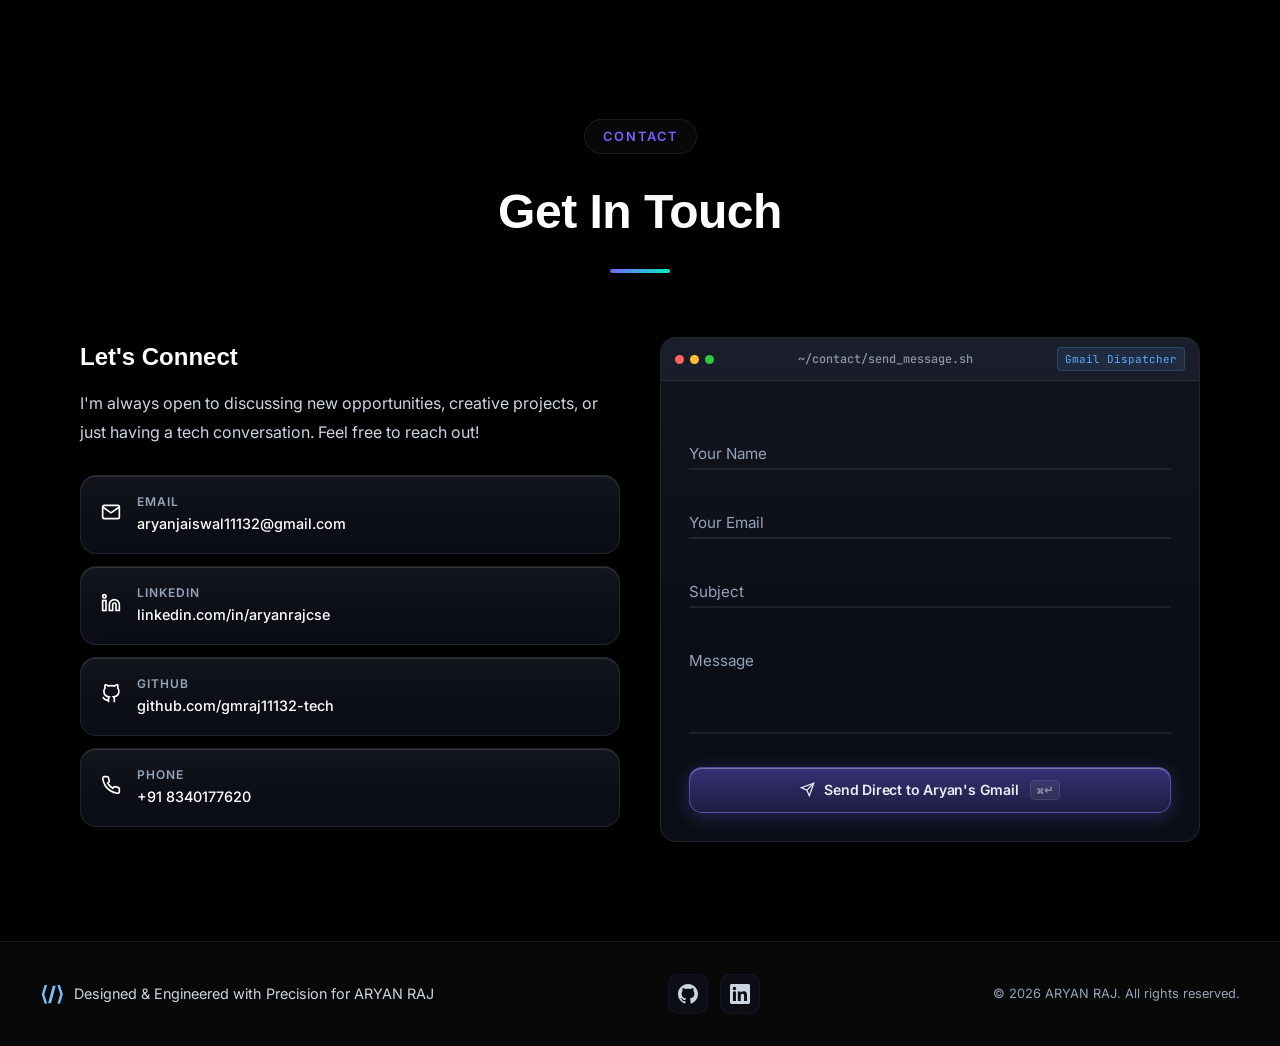
==== commit 6f41c31f: "feat: add macOS Web OS project card, Apple boot thumbnail, and technical manual to portfolio" ====
--- a/index.html
+++ b/index.html
@@ -1294,7 +1294,7 @@
                 <h2 class="section-title text-3d-subtle">Featured Projects</h2>
                 <div class="section-line"></div>
             </div>
-            <div class="projects-grid two-projects-grid">
+            <div class="projects-grid three-projects-grid">
                 <!-- Single Featured Project 1: CareerPilot — AI-Based Smart Placement & Resume Analyzer -->
                 <div class="project-card glass-card reveal-up" id="careerpilotCard">
                     <!-- macOS Window Header Bar -->
@@ -1408,6 +1408,66 @@
                                 <span class="btn-text">Live App</span>
                             </a>
                             <a href="https://github.com/gmraj11132-tech/scamshield-ai" target="_blank" rel="noopener noreferrer" class="btn-crystal ripple-btn" title="View Source on GitHub">
+                                <svg width="14" height="14" viewBox="0 0 24 24" fill="currentColor"><path d="M12 0c-6.626 0-12 5.373-12 12 0 5.302 3.438 9.8 8.207 11.387.599.111.793-.261.793-.577v-2.234c-3.338.726-4.033-1.416-4.033-1.416-.546-1.387-1.333-1.756-1.333-1.756-1.089-.745.083-.729.083-.729 1.205.084 1.839 1.237 1.839 1.237 1.07 1.834 2.807 1.304 3.492.997.107-.775.418-1.305.762-1.604-2.665-.305-5.467-1.334-5.467-5.931 0-1.311.469-2.381 1.236-3.221-.124-.303-.535-1.524.117-3.176 0 0 1.008-.322 3.301 1.23.957-.266 1.983-.399 3.003-.404 1.02.005 2.047.138 3.006.404 2.291-1.552 3.297-1.23 3.297-1.23.653 1.653.242 2.874.118 3.176.77.84 1.235 1.911 1.235 3.221 0 4.609-2.807 5.624-5.479 5.921.43.372.823 1.102.823 2.222v3.293c0 .319.192.694.801.576 4.765-1.589 8.199-6.086 8.199-11.386 0-6.627-5.373-12-12-12z"/></svg>
+                                <span class="btn-text">Source</span>
+                            </a>
+                        </div>
+                    </div>
+                </div>
+
+                <!-- Featured Project 3: macOS Web OS (Apple Sequoia Edition) -->
+                <div class="project-card glass-card reveal-up macos-card" id="macosWebCard">
+                    <!-- macOS Window Header Bar -->
+                    <div class="mac-window-bar">
+                        <div class="mac-dots">
+                            <span class="mac-dot red"></span>
+                            <span class="mac-dot yellow"></span>
+                            <span class="mac-dot green"></span>
+                        </div>
+                        <span class="mac-path">~/os-architecture/macos-sequoia-web.tsx</span>
+                        <span class="mac-tag" style="background: rgba(0, 122, 255, 0.12); color: #38bdf8; border: 1px solid rgba(0, 122, 255, 0.35);">Apple Sequoia 15.0</span>
+                    </div>
+
+                    <!-- Clickable Preview Image linking to dedicated user manual -->
+                    <a href="macos-manual.html" target="_blank" class="project-image macos-preview" title="Open macOS Web OS Specifications &amp; System Architecture">
+                        <img src="macos_thumbnail.png" alt="macOS Web OS — Apple Sequoia Edition Live App Preview" loading="lazy">
+                        <div class="careerpilot-status-badge" style="background: rgba(0, 122, 255, 0.18); border-color: rgba(0, 122, 255, 0.45); color: #38bdf8;">
+                            <span class="status-pulse-dot" style="background: #007aff; box-shadow: 0 0 8px #007aff;"></span>
+                            <span>Production Live</span>
+                        </div>
+                        <div class="project-img-overlay">
+                            <span class="overlay-hint" style="border-color: rgba(0, 122, 255, 0.45); box-shadow: 0 8px 20px rgba(0, 122, 255, 0.25);">View Specs &amp; Manual ↗</span>
+                        </div>
+                    </a>
+
+                    <!-- Card Body Content -->
+                    <div class="project-info">
+                        <div class="project-badge-row">
+                            <span class="capstone-badge" style="background: rgba(0, 122, 255, 0.12); color: #7dd3fc; border-color: rgba(0, 122, 255, 0.3);">Web Operating System</span>
+                            <span class="model-badge" style="background: rgba(175, 82, 222, 0.1); color: #d8b4fe; border-color: rgba(175, 82, 222, 0.3);">18+ Apps &amp; Siri AI</span>
+                        </div>
+                        <h3><a href="macos-manual.html" target="_blank" class="project-title-link">macOS Web OS — Apple Sequoia Edition</a></h3>
+                        <p>Full-fidelity browser-based macOS Sequoia Web OS replicating authentic desktop workflows. Features 18+ functional native apps (About Aryan, GitHub, LinkedIn, Terminal, Finder, Safari, Notes), interactive Siri with audio synthesis, virtual filesystem, auto fullscreen, mobile landscape auto-orientation, and system control center.</p>
+                        
+                        <div class="card-tags">
+                            <span class="skill-tag">Vanilla JS</span>
+                            <span class="skill-tag">HTML5 / CSS3</span>
+                            <span class="skill-tag">Web Audio API</span>
+                            <span class="skill-tag">Fullscreen API</span>
+                            <span class="skill-tag">Orientation API</span>
+                            <span class="skill-tag">Virtual FS</span>
+                        </div>
+
+                        <div class="project-links">
+                            <a href="macos-manual.html" target="_blank" class="btn-crystal primary ripple-btn" title="View System Architecture &amp; Technical Specifications">
+                                <svg width="14" height="14" viewBox="0 0 24 24" fill="none" stroke="currentColor" stroke-width="2"><path d="M4 19.5A2.5 2.5 0 0 1 6.5 17H20"/><path d="M6.5 2H20v20H6.5A2.5 2.5 0 0 1 4 19.5v-15A2.5 2.5 0 0 1 6.5 2z"/></svg>
+                                <span class="btn-text">Specs &amp; Manual</span>
+                            </a>
+                            <a href="https://macos-web-os-ashy.vercel.app" target="_blank" rel="noopener noreferrer" class="btn-crystal secondary ripple-btn" title="Open Live macOS Web OS on Vercel">
+                                <svg width="14" height="14" viewBox="0 0 24 24" fill="none" stroke="currentColor" stroke-width="2"><path d="M18 13v6a2 2 0 0 1-2 2H5a2 2 0 0 1-2-2V8a2 2 0 0 1 2-2h6"/><polyline points="15 3 21 3 21 9"/><line x1="10" y1="14" x2="21" y2="3"/></svg>
+                                <span class="btn-text">Live OS</span>
+                            </a>
+                            <a href="https://github.com/gmraj11132-tech/macos-web-os" target="_blank" rel="noopener noreferrer" class="btn-crystal ripple-btn" title="View Source on GitHub">
                                 <svg width="14" height="14" viewBox="0 0 24 24" fill="currentColor"><path d="M12 0c-6.626 0-12 5.373-12 12 0 5.302 3.438 9.8 8.207 11.387.599.111.793-.261.793-.577v-2.234c-3.338.726-4.033-1.416-4.033-1.416-.546-1.387-1.333-1.756-1.333-1.756-1.089-.745.083-.729.083-.729 1.205.084 1.839 1.237 1.839 1.237 1.07 1.834 2.807 1.304 3.492.997.107-.775.418-1.305.762-1.604-2.665-.305-5.467-1.334-5.467-5.931 0-1.311.469-2.381 1.236-3.221-.124-.303-.535-1.524.117-3.176 0 0 1.008-.322 3.301 1.23.957-.266 1.983-.399 3.003-.404 1.02.005 2.047.138 3.006.404 2.291-1.552 3.297-1.23 3.297-1.23.653 1.653.242 2.874.118 3.176.77.84 1.235 1.911 1.235 3.221 0 4.609-2.807 5.624-5.479 5.921.43.372.823 1.102.823 2.222v3.293c0 .319.192.694.801.576 4.765-1.589 8.199-6.086 8.199-11.386 0-6.627-5.373-12-12-12z"/></svg>
                                 <span class="btn-text">Source</span>
                             </a>
--- a/style.css
+++ b/style.css
@@ -4657,6 +4657,88 @@
     box-shadow: 0 20px 45px rgba(0, 0, 0, 0.8), 0 0 35px rgba(239, 68, 68, 0.18);
 }
 
+/* Three Featured Projects Layout */
+.three-projects-grid {
+    display: grid;
+    grid-template-columns: repeat(3, minmax(0, 1fr));
+    gap: 24px;
+    align-items: stretch;
+    width: 100%;
+}
+
+.three-projects-grid .project-card {
+    display: flex;
+    flex-direction: column;
+    height: 100%;
+    background: rgba(10, 10, 10, 0.92);
+    border: 1px solid rgba(255, 255, 255, 0.08);
+    border-radius: 18px;
+    overflow: hidden;
+}
+
+.three-projects-grid .project-card .project-info {
+    display: flex;
+    flex-direction: column;
+    flex-grow: 1;
+    padding: 24px;
+}
+
+.three-projects-grid .project-card .project-links {
+    margin-top: auto;
+    display: grid !important;
+    grid-template-columns: 1.25fr 1fr 1fr !important;
+    gap: 8px !important;
+    width: 100% !important;
+    padding-top: 16px;
+    border-top: 1px solid rgba(255, 255, 255, 0.06);
+}
+
+.three-projects-grid .project-links .btn-crystal {
+    width: 100% !important;
+    min-width: 0 !important;
+    padding: 9px 8px !important;
+    display: inline-flex !important;
+    align-items: center !important;
+    justify-content: center !important;
+    gap: 6px !important;
+    font-size: 0.78rem !important;
+    font-weight: 600 !important;
+    white-space: nowrap !important;
+    box-sizing: border-box !important;
+    border-radius: 8px !important;
+}
+
+.macos-card {
+    border-color: rgba(0, 122, 255, 0.25);
+}
+
+.macos-card:hover {
+    border-color: rgba(0, 122, 255, 0.5);
+    box-shadow: 0 20px 45px rgba(0, 0, 0, 0.8), 0 0 35px rgba(0, 122, 255, 0.25);
+}
+
+@media (max-width: 1100px) {
+    .three-projects-grid {
+        grid-template-columns: repeat(2, minmax(0, 1fr));
+        gap: 24px;
+    }
+}
+
+@media (max-width: 768px) {
+    .three-projects-grid {
+        grid-template-columns: 1fr;
+        gap: 20px;
+    }
+}
+
+@media (max-width: 540px) {
+    .three-projects-grid .project-card .project-links {
+        grid-template-columns: 1fr !important;
+        gap: 8px !important;
+    }
+}
+
+
 @media (max-width: 950px) {
     .two-projects-grid {
         grid-template-columns: 1fr;
@@ -4975,7 +5057,8 @@
     .manual-step-grid {
         grid-template-columns: 1fr;
     }
-    .two-projects-grid .project-card .project-links {
+    .two-projects-grid .project-card .project-links,
+    .three-projects-grid .project-card .project-links {
         display: grid !important;
         grid-template-columns: 1.25fr 1fr 1fr !important;
         gap: 8px !important;
@@ -4983,14 +5066,18 @@
 }
 
 @media (max-width: 580px) {
-    .careerpilot-preview {
+    .careerpilot-preview,
+    .scamshield-preview,
+    .macos-preview {
         height: 180px;
     }
-    .two-projects-grid .project-card .project-links {
+    .two-projects-grid .project-card .project-links,
+    .three-projects-grid .project-card .project-links {
         grid-template-columns: 1fr !important;
         gap: 8px !important;
     }
-    .two-projects-grid .project-links .btn-crystal {
+    .two-projects-grid .project-links .btn-crystal,
+    .three-projects-grid .project-links .btn-crystal {
         width: 100% !important;
         flex: none !important;
     }
